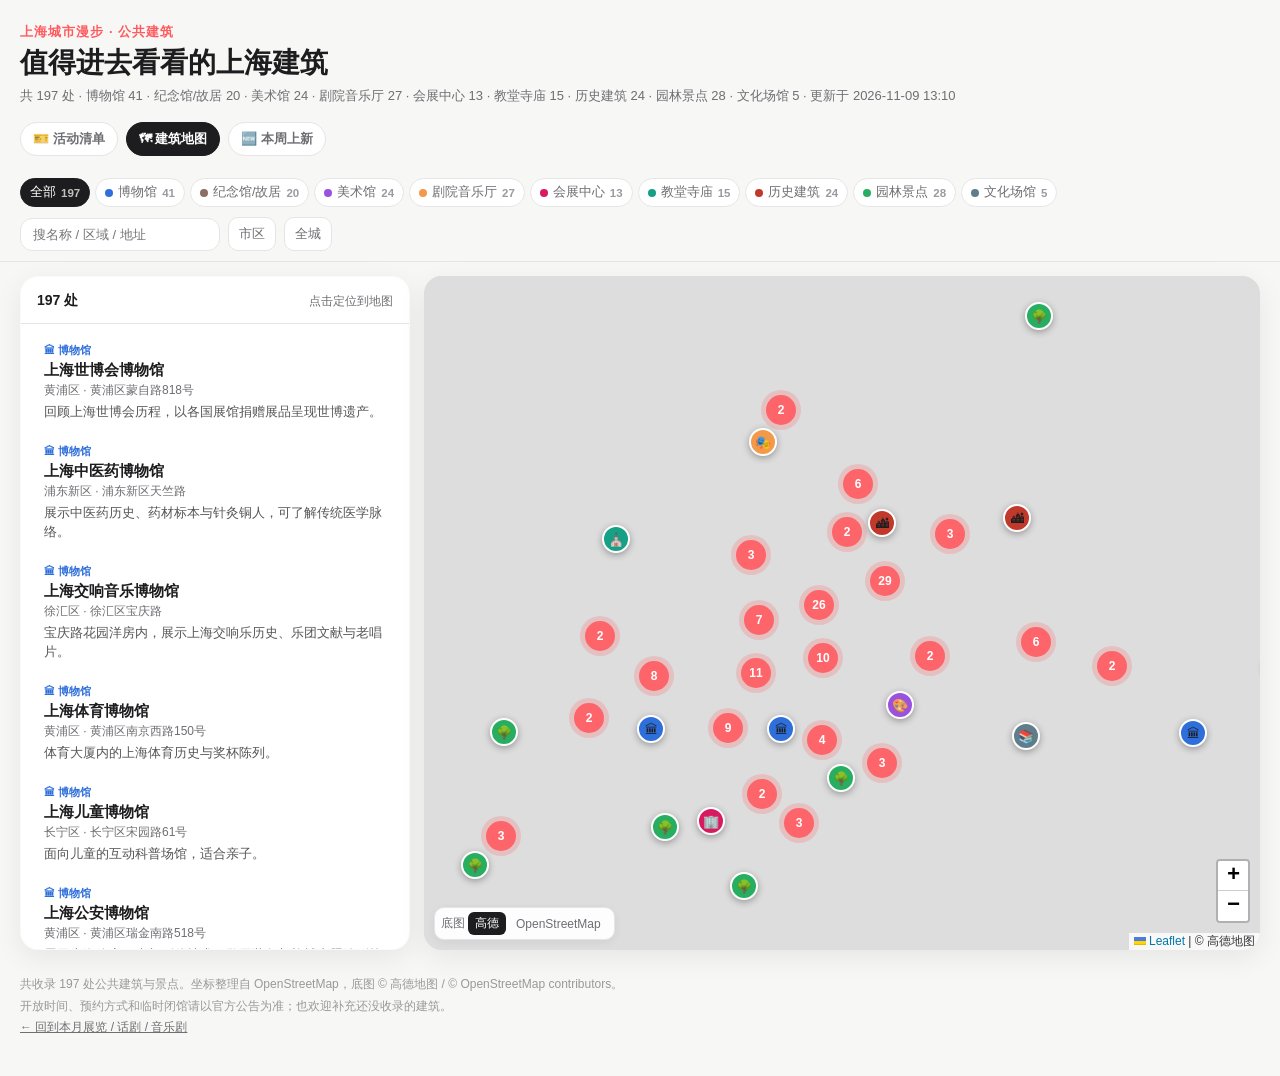
==== docs/map.html @ 82210799 "自动更新上海活动清单" ====
<!doctype html>
<html lang="zh-CN">
<head>
  <meta charset="utf-8">
  <meta name="viewport" content="width=device-width, initial-scale=1">
  <title>上海公共建筑地图 · 周末去哪玩</title>
  <meta name="description" content="上海值得参观的公共建筑地图：博物馆、美术馆、剧院、教堂、历史建筑、园林景点与文化场馆，共 197 处。">
  <link rel="stylesheet" href="style.css">
  <link rel="stylesheet" href="vendor/leaflet/leaflet.css">
  <link rel="stylesheet" href="vendor/markercluster/MarkerCluster.css">
  <link rel="stylesheet" href="vendor/markercluster/MarkerCluster.Default.css">
  <link rel="stylesheet" href="map.css">
</head>
<body class="map-page">
  <header class="map-header">
    <div>
      <p class="eyebrow">上海城市漫步 · 公共建筑</p>
      <h1>值得进去看看的上海建筑</h1>
      <p class="updated">共 197 处 · 博物馆 41 · 纪念馆/故居 20 · 美术馆 24 · 剧院音乐厅 27 · 会展中心 13 · 教堂寺庙 15 · 历史建筑 24 · 园林景点 28 · 文化场馆 5 · 更新于 2026-11-09 13:10</p>
    </div>
    <nav class="site-nav" aria-label="站点导航">
      <a href="index.html">🎫 活动清单</a>
      <a class="active" href="map.html" aria-current="page">🗺 建筑地图</a>
      <a href="new.html">🆕 本周上新</a>
    </nav>
  </header>

  <div class="filterbar">
    <div class="filterbar-inner">
      <div class="place-chips" id="place-chips" role="group" aria-label="按类别筛选">
        <button type="button" class="place-chip active" data-cat="all" aria-pressed="true">全部 <b>197</b></button><button type="button" class="place-chip" data-cat="museum" aria-pressed="false"><span class="chip-dot" style="background:#2f6fdb"></span>博物馆 <b>41</b></button><button type="button" class="place-chip" data-cat="memorial" aria-pressed="false"><span class="chip-dot" style="background:#8d6e63"></span>纪念馆/故居 <b>20</b></button><button type="button" class="place-chip" data-cat="gallery" aria-pressed="false"><span class="chip-dot" style="background:#9b51e0"></span>美术馆 <b>24</b></button><button type="button" class="place-chip" data-cat="theater" aria-pressed="false"><span class="chip-dot" style="background:#f2994a"></span>剧院音乐厅 <b>27</b></button><button type="button" class="place-chip" data-cat="expo" aria-pressed="false"><span class="chip-dot" style="background:#d81b60"></span>会展中心 <b>13</b></button><button type="button" class="place-chip" data-cat="church" aria-pressed="false"><span class="chip-dot" style="background:#16a085"></span>教堂寺庙 <b>15</b></button><button type="button" class="place-chip" data-cat="landmark" aria-pressed="false"><span class="chip-dot" style="background:#c0392b"></span>历史建筑 <b>24</b></button><button type="button" class="place-chip" data-cat="garden" aria-pressed="false"><span class="chip-dot" style="background:#27ae60"></span>园林景点 <b>28</b></button><button type="button" class="place-chip" data-cat="culture" aria-pressed="false"><span class="chip-dot" style="background:#607d8b"></span>文化场馆 <b>5</b></button>
      </div>
      <div class="filter-tools">
        <input id="place-search" type="search" placeholder="搜名称 / 区域 / 地址" aria-label="搜索建筑">
        <button type="button" class="view-btn" id="fit-core">市区</button>
        <button type="button" class="view-btn" id="fit-city">全城</button>
      </div>
    </div>
  </div>

  <div class="map-layout">
    <aside class="place-panel" aria-label="建筑列表">
      <div class="panel-head">
        <span id="result-count">197 处</span>
        <span class="panel-hint">点击定位到地图</span>
      </div>
      <div id="place-list" class="place-list"></div>
      <div id="place-empty" class="panel-empty" hidden>没有匹配的建筑，换个关键词或分类试试。</div>
    </aside>
    <div class="map-wrap">
      <div id="map" role="application" aria-label="上海公共建筑地图"></div>
      <div id="map-status" class="map-status" hidden>地图组件加载失败，左侧列表仍可浏览。</div>
      <div class="map-tip">底图
        <button type="button" class="base-btn active" data-base="amap">高德</button>
        <button type="button" class="base-btn" data-base="osm">OpenStreetMap</button>
      </div>
    </div>
  </div>

  <footer class="map-footer">
    <p>共收录 197 处公共建筑与景点。坐标整理自 OpenStreetMap，底图 © 高德地图 / © OpenStreetMap contributors。</p>
    <p>开放时间、预约方式和临时闭馆请以官方公告为准；也欢迎补充还没收录的建筑。</p>
    <p><a href="index.html">← 回到本月展览 / 话剧 / 音乐剧</a></p>
  </footer>

  <script id="places-data" type="application/json">{"updated":"2026-11-09 13:10","count":197,"categories":[{"key":"museum","label":"博物馆","color":"#2f6fdb","emoji":"🏛","count":41},{"key":"memorial","label":"纪念馆/故居","color":"#8d6e63","emoji":"📜","count":20},{"key":"gallery","label":"美术馆","color":"#9b51e0","emoji":"🎨","count":24},{"key":"theater","label":"剧院音乐厅","color":"#f2994a","emoji":"🎭","count":27},{"key":"expo","label":"会展中心","color":"#d81b60","emoji":"🏢","count":13},{"key":"church","label":"教堂寺庙","color":"#16a085","emoji":"⛪","count":15},{"key":"landmark","label":"历史建筑","color":"#c0392b","emoji":"🏙","count":24},{"key":"garden","label":"园林景点","color":"#27ae60","emoji":"🌳","count":28},{"key":"culture","label":"文化场馆","color":"#607d8b","emoji":"📚","count":5}],"center":{"wgs":[31.2304,121.4737],"gcj":[31.228458,121.478223]},"places":[{"slug":"expo-museum","name":"上海世博会博物馆","category":"museum","district":"黄浦区","address":"黄浦区蒙自路818号","intro":"回顾上海世博会历程，以各国展馆捐赠展品呈现世博遗产。","site":"","wgs":[31.196368,121.477671],"gcj":[31.194399,121.482178]},{"slug":"shanghai-tcm-museum","name":"上海中医药博物馆","category":"museum","district":"浦东新区","address":"浦东新区天竺路","intro":"展示中医药历史、药材标本与针灸铜人，可了解传统医学脉络。","site":"","wgs":[31.194989,121.594987],"gcj":[31.19277,121.599186]},{"slug":"shanghai-symphony-museum","name":"上海交响音乐博物馆","category":"museum","district":"徐汇区","address":"徐汇区宝庆路","intro":"宝庆路花园洋房内，展示上海交响乐历史、乐团文献与老唱片。","site":"","wgs":[31.213452,121.445726],"gcj":[31.211567,121.450326]},{"slug":"shanghai-sports-museum","name":"上海体育博物馆","category":"museum","district":"黄浦区","address":"黄浦区南京西路150号","intro":"体育大厦内的上海体育历史与奖杯陈列。","site":"","wgs":[31.2357,121.4675],"gcj":[31.233777,121.472043]},{"slug":"shanghai-children-museum","name":"上海儿童博物馆","category":"museum","district":"长宁区","address":"长宁区宋园路61号","intro":"面向儿童的互动科普场馆，适合亲子。","site":"","wgs":[31.195953,121.408483],"gcj":[31.194101,121.41313]},{"slug":"shanghai-police-museum","name":"上海公安博物馆","category":"museum","district":"黄浦区","address":"黄浦区瑞金南路518号","intro":"展示上海公安历史与刑侦技术，警用装备与枪械专题陈列较有看头。","site":"","wgs":[31.200352,121.463799],"gcj":[31.198421,121.46835]},{"slug":"shanghai-museum-east","name":"上海博物馆东馆","category":"museum","district":"浦东新区","address":"浦东新区杨高南路","intro":"浦东新馆，展陈青铜、雕塑与书画等馆藏，空间开阔，观展动线更从容。","site":"","wgs":[31.222116,121.534357],"gcj":[31.219995,121.538669]},{"slug":"shanghai-museum","name":"上海博物馆（人民广场馆）","category":"museum","district":"黄浦区","address":"黄浦区人民大道201号","intro":"以中国古代青铜器、陶瓷与书画收藏见长，天圆地方的建筑造型同样值得一看。","site":"https://www.shanghaimuseum.cn","wgs":[31.230158,121.471],"gcj":[31.228223,121.475532]},{"slug":"shanghai-metro-museum","name":"上海地铁博物馆","category":"museum","district":"闵行区","address":"闵行区吴中路1799号","intro":"上海地铁发展史与隧道施工技术科普。","site":"","wgs":[31.171437,121.361698],"gcj":[31.16954,121.366306]},{"slug":"shanghai-urban-planning-exhibition","name":"上海城市规划展示馆","category":"museum","district":"黄浦区","address":"黄浦区人民大道100号","intro":"用大型城市模型展现上海城市格局与规划，直观理解城市生长。","site":"","wgs":[31.233371,121.470882],"gcj":[31.231438,121.475414]},{"slug":"shanghai-astronomy-museum","name":"上海天文馆","category":"museum","district":"浦东新区","address":"浦东新区临港大道380号","intro":"全球规模领先的天文主题馆，球幕影院与陨石藏品带人认识宇宙。","site":"","wgs":[30.91513,121.922585],"gcj":[30.912767,121.926669]},{"slug":"shanghai-craft-art-museum","name":"上海工艺美术博物馆","category":"museum","district":"徐汇区","address":"徐汇区汾阳路79号","intro":"汾阳路小洋楼内，陈列牙雕、绒绣、剪纸等上海传统工艺精品。","site":"","wgs":[31.212213,121.449893],"gcj":[31.21032,121.454483]},{"slug":"shanghai-history-museum","name":"上海市历史博物馆","category":"museum","district":"黄浦区","address":"黄浦区南京西路325号","intro":"原跑马总会大楼，展厅讲述上海从古至今的城市变迁与近代都会生活。","site":"","wgs":[31.232617,121.46662],"gcj":[31.230694,121.471166]},{"slug":"shanghai-insect-museum","name":"上海昆虫博物馆","category":"museum","district":"徐汇区","address":"徐汇区枫林路300号","intro":"中科院昆虫研究所的标本馆，昆虫多样性展示。","site":"","wgs":[31.196,121.453],"gcj":[31.194092,121.457581]},{"slug":"shanghai-meteorological-museum","name":"上海气象博物馆","category":"museum","district":"徐汇区","address":"徐汇区蒲西路166号","intro":"徐家汇观象台旧址，中国近代气象发源地。","site":"","wgs":[31.190847,121.436695],"gcj":[31.188967,121.441311]},{"slug":"shanghai-auto-museum","name":"上海汽车博物馆","category":"museum","district":"嘉定区","address":"嘉定区博园路","intro":"安亭汽车城里的汽车主题馆，从老爷车到概念车串起汽车百年。","site":"","wgs":[31.280532,121.165775],"gcj":[31.278636,121.170316]},{"slug":"shanghai-fire-museum","name":"上海消防博物馆","category":"museum","district":"长宁区","address":"长宁区中山西路229号","intro":"上海消防历史与装备陈列，适合亲子科普。","site":"","wgs":[31.213,121.4095],"gcj":[31.211156,121.414148]},{"slug":"jewish-refugee-museum","name":"上海犹太难民纪念馆","category":"museum","district":"虹口区","address":"虹口区长阳路62号","intro":"在摩西会堂旧址，讲述二战期间犹太难民在上海避难的往事。","site":"","wgs":[31.256147,121.50482],"gcj":[31.254125,121.509236]},{"slug":"shanghai-glass-museum","name":"上海玻璃博物馆","category":"museum","district":"宝山区","address":"宝山区长江西路","intro":"由旧玻璃厂改造，以玻璃工艺和当代玻璃艺术为特色，工坊气息浓。","site":"","wgs":[31.345676,121.467324],"gcj":[31.343797,121.471877]},{"slug":"shanghai-telecom-museum","name":"上海电信博物馆","category":"museum","district":"黄浦区","address":"黄浦区延安东路34号","intro":"从电报、电话到移动通信，串起上海电信业的百年演进。","site":"","wgs":[31.235301,121.486298],"gcj":[31.233325,121.490779]},{"slug":"shanghai-film-museum","name":"上海电影博物馆","category":"museum","district":"徐汇区","address":"徐汇区影业街","intro":"在上影厂原址，展示中国电影史、老海报与片场道具，光影氛围浓。","site":"","wgs":[31.188091,121.433655],"gcj":[31.186214,121.438276]},{"slug":"shanghai-science-technology-museum","name":"上海科技馆","category":"museum","district":"浦东新区","address":"浦东新区世纪大道2000号","intro":"用互动展项讲科学与技术，机器人世界和球幕影院人气很高。","site":"https://www.sstm.org.cn","wgs":[31.220602,121.536733],"gcj":[31.218475,121.541038]},{"slug":"shanghai-textile-museum","name":"上海纺织博物馆","category":"museum","district":"普陀区","address":"普陀区澳门路150号","intro":"老纺织厂改造，讲述上海纺织工业百年。","site":"","wgs":[31.248646,121.441527],"gcj":[31.246785,121.446139]},{"slug":"shanghai-natural-history-museum","name":"上海自然博物馆","category":"museum","district":"静安区","address":"静安区北京西路510号","intro":"以自然演化与生物多样性为主线，恐龙骨架与标本阵列尤其震撼。","site":"https://www.snhm.org.cn","wgs":[31.236866,121.4577],"gcj":[31.234967,121.462272]},{"slug":"shanghai-post-museum","name":"上海邮政博物馆","category":"museum","district":"虹口区","address":"虹口区北苏州路","intro":"设在邮政总局大楼内，展示近代邮政史与邮票，可顺带看古典穹顶。","site":"","wgs":[31.246407,121.480755],"gcj":[31.244452,121.485256]},{"slug":"shanghai-railway-museum","name":"上海铁路博物馆","category":"museum","district":"静安区","address":"静安区天目东路","intro":"在原上海北站旧址，陈列老式机车、铁路设备与近代铁路史料。","site":"","wgs":[31.251986,121.47179],"gcj":[31.250059,121.476321]},{"slug":"shanghai-luxun-memorial","name":"上海鲁迅纪念馆","category":"museum","district":"虹口区","address":"虹口区甜爱路200号","intro":"位于鲁迅公园内，陈列鲁迅手稿、藏书与生平资料，环境清幽。","site":"","wgs":[31.271681,121.4794],"gcj":[31.269741,121.483908]},{"slug":"cpc-first-congress-memorial","name":"中共一大纪念馆","category":"museum","district":"黄浦区","address":"黄浦区黄陂南路","intro":"藏在石库门里弄中，展示中共一大历史与建党初期的文献实物。","site":"","wgs":[31.221785,121.471352],"gcj":[31.219845,121.475882]},{"slug":"china-navigation-museum","name":"中国航海博物馆","category":"museum","district":"浦东新区","address":"浦东新区申港大道197号","intro":"位于临港，外形如风帆，展示中国航海史、古船模型与船舶技术。","site":"","wgs":[30.898877,121.915453],"gcj":[30.896499,121.919533]},{"slug":"china-securities-museum","name":"中国证券博物馆","category":"museum","district":"虹口区","address":"虹口区黄浦路","intro":"原浦江饭店，展示中国证券市场的历史与老票证，建筑本身也耐看。","site":"","wgs":[31.246136,121.486401],"gcj":[31.244165,121.490882]},{"slug":"jiading-museum","name":"嘉定博物馆","category":"museum","district":"嘉定区","address":"嘉定区博乐路215号","intro":"嘉定地方历史与文物陈列，法华塔旁。","site":"","wgs":[31.382904,121.248794],"gcj":[31.38094,121.253233]},{"slug":"fengxian-museum","name":"奉贤博物馆","category":"museum","district":"奉贤区","address":"奉贤区湖畔路399号","intro":"奉贤历史与海塘文化，上海之鱼畔。","site":"","wgs":[30.9185,121.493],"gcj":[30.916329,121.49743]},{"slug":"chongming-museum","name":"崇明博物馆","category":"museum","district":"崇明区","address":"崇明区城桥镇鳌山路696号","intro":"崇明学宫古建筑群内的岛屿历史陈列。","site":"","wgs":[31.626,121.397],"gcj":[31.624259,121.401686]},{"slug":"songjiang-museum","name":"松江博物馆","category":"museum","district":"松江区","address":"松江区中山东路233号","intro":"松江府城历史与文物，了解上海之根。","site":"","wgs":[31.008416,121.242003],"gcj":[31.006275,121.24641]},{"slug":"dong-haoyun-shipping-museum","name":"董浩云航运博物馆","category":"museum","district":"徐汇区","address":"徐汇区华山路1954号","intro":"交大校园内的航运史博物馆，船模与航海文物。","site":"","wgs":[31.202081,121.430417],"gcj":[31.200215,121.435045]},{"slug":"guanfu-museum","name":"观复博物馆","category":"museum","district":"浦东新区","address":"浦东新区花园石桥路","intro":"马未都创办的上海馆，在高楼中陈列陶瓷、家具与金器等传统器物。","site":"","wgs":[31.235763,121.501492],"gcj":[31.233742,121.505918]},{"slug":"jinshan-museum","name":"金山区博物馆","category":"museum","district":"金山区","address":"金山区金山大道1800号","intro":"金山地方史与文物，了解杭州湾北岸。","site":"","wgs":[30.741,121.341],"gcj":[30.738825,121.34553]},{"slug":"qian-xuesen-library","name":"钱学森图书馆","category":"museum","district":"徐汇区","address":"徐汇区华山路","intro":"交大校园内，陈列钱学森手稿、书信与航天文献，致敬科学人生。","site":"","wgs":[31.203028,121.43074],"gcj":[31.201162,121.435367]},{"slug":"minhang-museum","name":"闵行博物馆","category":"museum","district":"闵行区","address":"闵行区新镇路1538号","intro":"闵行区域历史与马桥文化陈列。","site":"","wgs":[31.162563,121.354755],"gcj":[31.160651,121.35935]},{"slug":"aurora-museum","name":"震旦博物馆","category":"museum","district":"浦东新区","address":"浦东新区富城路99号","intro":"安藤忠雄设计的馆舍，以陶俑、玉器与佛教造像等古器物收藏见长。","site":"","wgs":[31.236503,121.495396],"gcj":[31.234501,121.499844]},{"slug":"qingpu-museum","name":"青浦博物馆","category":"museum","district":"青浦区","address":"青浦区华青南路1000号","intro":"青浦地方史与崧泽、福泉山遗址文物。","site":"","wgs":[31.15,121.12],"gcj":[31.148111,121.124602]},{"slug":"cohesion-project-museum","name":"上海凝聚力工程博物馆","category":"memorial","district":"长宁区","address":"长宁区长宁路878号","intro":"展示上海基层党建与社区治理的专题博物馆。","site":"","wgs":[31.222235,121.414616],"gcj":[31.220393,121.419263]},{"slug":"shanghai-underground-party-memorial","name":"上海地下组织斗争史陈列馆","category":"memorial","district":"静安区","address":"静安区愚园路81号","intro":"刘长胜故居，展示中共上海地下组织的斗争史。","site":"","wgs":[31.226608,121.441761],"gcj":[31.224737,121.446371]},{"slug":"sun-yat-sen-former-residence","name":"上海孙中山故居纪念馆","category":"memorial","district":"黄浦区","address":"黄浦区香山路7号","intro":"孙中山在上海的寓所，室内陈设保留生前原貌。","site":"","wgs":[31.218,121.4625],"gcj":[31.216081,121.467057]},{"slug":"song-qingling-former-residence","name":"上海宋庆龄故居纪念馆","category":"memorial","district":"徐汇区","address":"徐汇区淮海中路1843号","intro":"宋庆龄晚年居所，花园别墅与生平陈列并存。","site":"","wgs":[31.205828,121.434357],"gcj":[31.203958,121.438979]},{"slug":"mao-zedong-former-residence","name":"上海毛泽东旧居陈列馆","category":"memorial","district":"静安区","address":"静安区茂名北路120弄7号","intro":"毛泽东在上海的旧居陈列，石库门里弄中的革命记忆。","site":"","wgs":[31.22829,121.455942],"gcj":[31.226391,121.460518]},{"slug":"songhu-resistance-memorial","name":"上海淞沪抗战纪念馆","category":"memorial","district":"宝山区","address":"宝山区友谊路1号","intro":"宝山临江的抗战纪念地，塔馆合一讲述淞沪会战。","site":"","wgs":[31.411996,121.490695],"gcj":[31.410072,121.495175]},{"slug":"cai-yuanpei-former-residence","name":"上海蔡元培故居陈列馆","category":"memorial","district":"静安区","address":"静安区华山路303弄16号","intro":"华山路花园住宅，蔡元培在上海的居所与陈列。","site":"","wgs":[31.220673,121.442968],"gcj":[31.218797,121.447575]},{"slug":"taofen-memorial","name":"上海韬奋纪念馆","category":"memorial","district":"黄浦区","address":"黄浦区重庆南路205弄53号","intro":"邹韬奋故居与生平陈列，新闻出版人的纪念地。","site":"","wgs":[31.216323,121.466667],"gcj":[31.214393,121.471211]},{"slug":"luxun-former-residence","name":"上海鲁迅故居","category":"memorial","district":"虹口区","address":"虹口区山阴路大陆新村9号","intro":"鲁迅最后的寓所，三层里弄住宅原状陈列。","site":"","wgs":[31.268231,121.479929],"gcj":[31.266288,121.484435]},{"slug":"cpc-second-congress-memorial","name":"中共二大会址纪念馆","category":"memorial","district":"静安区","address":"静安区老成都北路7弄30号","intro":"石库门里的中共二大会址，第一部党章在此诞生。","site":"","wgs":[31.228,121.4625],"gcj":[31.226086,121.467058]},{"slug":"cpc-fourth-congress-memorial","name":"中共四大会址纪念馆","category":"memorial","district":"虹口区","address":"虹口区四川北路1468号","intro":"中共四大召开地，展厅讲述革命统一战线与工农运动。","site":"","wgs":[31.256,121.4793],"gcj":[31.254054,121.483807]},{"slug":"zhougong-mansion","name":"中国共产党代表团驻沪办事处纪念馆","category":"memorial","district":"黄浦区","address":"黄浦区思南路73号","intro":"中共代表团驻沪办事处旧址，思南路花园洋房。","site":"","wgs":[31.2125,121.4649],"gcj":[31.210572,121.469449]},{"slug":"left-wing-writers-memorial","name":"中国左翼作家联盟会址纪念馆","category":"memorial","district":"虹口区","address":"虹口区多伦路201弄2号","intro":"左翼作家联盟成立地，多伦路文化街上的红色记忆。","site":"","wgs":[31.265,121.477],"gcj":[31.263064,121.481515]},{"slug":"sihang-warehouse-memorial","name":"四行仓库抗战纪念馆","category":"memorial","district":"静安区","address":"静安区光复路1号","intro":"苏州河畔的抗战遗址，西墙上密布的弹孔是直观的历史现场。","site":"","wgs":[31.242215,121.466626],"gcj":[31.240297,121.471172]},{"slug":"national-anthem-exhibition-hall","name":"国歌展示馆","category":"memorial","district":"杨浦区","address":"杨浦区荆州路151号","intro":"《义勇军进行曲》诞生地主题馆，讲述国歌故事。","site":"","wgs":[31.258,121.518],"gcj":[31.25594,121.522369]},{"slug":"ba-jin-former-residence","name":"巴金故居","category":"memorial","district":"徐汇区","address":"徐汇区武康路113号","intro":"巴金在武康路的住所，书房与手稿还原写作现场。","site":"","wgs":[31.2123,121.4354],"gcj":[31.210432,121.44002]},{"slug":"zhang-wentian-former-residence","name":"张闻天故居","category":"memorial","district":"浦东新区","address":"浦东新区祝桥镇","intro":"浦东祝桥的江南民居，张闻天生平陈列。","site":"","wgs":[31.133828,121.75809],"gcj":[31.131763,121.762454]},{"slug":"ke-ling-former-residence","name":"柯灵故居","category":"memorial","district":"徐汇区","address":"徐汇区复兴西路147号","intro":"复兴西路上的文人旧居，展示柯灵生平与文学成就。","site":"","wgs":[31.2124,121.4385],"gcj":[31.210527,121.443115]},{"slug":"chen-yun-memorial","name":"陈云纪念馆","category":"memorial","district":"青浦区","address":"青浦区练塘镇朱枫公路3516号","intro":"青浦练塘的陈云故里，生平陈列与故居建筑。","site":"","wgs":[31.008977,121.03933],"gcj":[31.006943,121.04383]},{"slug":"longhua-martyrs-cemetery","name":"龙华烈士陵园","category":"memorial","district":"徐汇区","address":"徐汇区龙华西路180号","intro":"龙华革命烈士纪念地，陵园与纪念馆庄重肃穆。","site":"","wgs":[31.177499,121.445043],"gcj":[31.175598,121.449641]},{"slug":"ucca-edge","name":"上海UCCA Edge","category":"gallery","district":"静安区","address":"静安区西藏北路88号","intro":"UCCA在上海的展馆，位于盈凯文创广场，主推国际当代艺术大展。","site":"","wgs":[31.244,121.4676],"gcj":[31.24208,121.472144]},{"slug":"shanghai-chinese-painting-academy","name":"上海中国画院美术馆","category":"gallery","district":"徐汇区","address":"徐汇区岳阳路197号","intro":"上海中国画院的美术馆，海派书画展览。","site":"","wgs":[31.2075,121.448],"gcj":[31.205608,121.452594]},{"slug":"jiushi-art-museum","name":"上海久事美术馆","category":"gallery","district":"黄浦区","address":"黄浦区中山东一路27号","intro":"外滩历史建筑内的艺术空间，常办海派绘画与现当代艺术展。","site":"","wgs":[31.242193,121.485417],"gcj":[31.240223,121.489901]},{"slug":"rockbund-art-museum","name":"上海外滩美术馆","category":"gallery","district":"黄浦区","address":"黄浦区虎丘路20号","intro":"由近代文会大楼改建，专注当代艺术，顶层可望外滩街景。","site":"https://www.rockbundartmuseum.org","wgs":[31.243175,121.48302],"gcj":[31.241212,121.487513]},{"slug":"duolun-museum-of-modern-art","name":"上海多伦现代美术馆","category":"gallery","district":"虹口区","address":"虹口区多伦路27号","intro":"多伦路上的当代艺术馆，以实验性展览和青年艺术家项目为主。","site":"","wgs":[31.263779,121.478504],"gcj":[31.261838,121.483014]},{"slug":"power-station-of-art","name":"上海当代艺术博物馆","category":"gallery","district":"黄浦区","address":"黄浦区花园港路200号","intro":"由南市发电厂改造，高耸烟囱是标志，主推当代艺术大型展览。","site":"https://www.powerstationofart.com","wgs":[31.203059,121.493897],"gcj":[31.201045,121.498348]},{"slug":"mocashanghai","name":"上海当代艺术馆","category":"gallery","district":"黄浦区","address":"黄浦区南京西路","intro":"人民公园内的当代艺术馆，以当代艺术与设计展览为主，庭院幽静。","site":"","wgs":[31.233287,121.468206],"gcj":[31.231361,121.472747]},{"slug":"scop","name":"上海摄影艺术中心","category":"gallery","district":"徐汇区","address":"徐汇区龙腾大道2555号","intro":"西岸的摄影专题空间，常办纪实与艺术摄影展，展厅简洁明亮。","site":"","wgs":[31.169876,121.458398],"gcj":[31.167943,121.462962]},{"slug":"shanghai-oil-painting-sculpture-academy","name":"上海油画雕塑院美术馆","category":"gallery","district":"长宁区","address":"长宁区金珠路111号","intro":"上海油画雕塑院附属美术馆，现当代雕塑与绘画。","site":"","wgs":[31.204,121.398],"gcj":[31.202152,121.402649]},{"slug":"tank-shanghai","name":"上海油罐艺术中心","category":"gallery","district":"徐汇区","address":"徐汇区龙腾大道2380号","intro":"西岸旧机场储油罐改造，五个罐体连成展馆，工业感十足。","site":"","wgs":[31.1667,121.4593],"gcj":[31.164763,121.463861]},{"slug":"china-art-museum","name":"中华艺术宫（上海美术馆）","category":"gallery","district":"浦东新区","address":"浦东新区上南路205号","intro":"原世博会中国馆，红色斗拱造型醒目，常设近现代美术作品大展。","site":"","wgs":[31.186484,121.489926],"gcj":[31.184474,121.49439]},{"slug":"yuz-museum","name":"余德耀美术馆","category":"gallery","district":"青浦区","address":"青浦区蟠鼎路","intro":"青浦蟠龙天地内，以当代艺术收藏与大型装置展为主，空间开阔。","site":"","wgs":[31.1914,121.273079],"gcj":[31.189369,121.277516]},{"slug":"liu-haisu-art-museum","name":"刘海粟美术馆","category":"gallery","district":"长宁区","address":"长宁区延安西路1609号","intro":"以刘海粟捐赠作品与近现代美术收藏为基础，兼办当代艺术展览。","site":"","wgs":[31.211356,121.414619],"gcj":[31.209509,121.419265]},{"slug":"fosun-foundation","name":"复星艺术中心","category":"gallery","district":"黄浦区","address":"黄浦区中山东二路600号","intro":"会动的金色幕帘立面是外滩一景，常办当代艺术与设计展览。","site":"","wgs":[31.228881,121.493579],"gcj":[31.226881,121.498033]},{"slug":"baolong-art-museum","name":"宝龙美术馆","category":"gallery","district":"闵行区","address":"闵行区新镇路","intro":"闵行七宝的大型民营馆，常设近现代书画与当代艺术，展厅宽阔。","site":"","wgs":[31.160424,121.353319],"gcj":[31.158509,121.357911]},{"slug":"how-art-museum","name":"昊美术馆","category":"gallery","district":"浦东新区","address":"浦东新区祖冲之路2277弄1号","intro":"浦东的民营当代美术馆，关注国际当代艺术与新媒体装置。","site":"","wgs":[31.21443,121.624173],"gcj":[31.212235,121.628384]},{"slug":"ming-contemporary-art-museum","name":"明当代美术馆","category":"gallery","district":"静安区","address":"静安区永和东路436号","intro":"由旧厂房改造，聚焦现场艺术、表演与实验性当代艺术项目。","site":"","wgs":[31.293532,121.453158],"gcj":[31.291667,121.457747]},{"slug":"start-museum","name":"星美术馆","category":"gallery","district":"徐汇区","address":"徐汇区瑞宁路","intro":"西岸铁路旁的当代美术馆，以白色盒体建筑与大型个展见长。","site":"","wgs":[31.189717,121.465712],"gcj":[31.187776,121.470257]},{"slug":"zhu-qizhan-art-museum","name":"朱屺瞻艺术馆","category":"gallery","district":"虹口区","address":"虹口区欧阳路580号","intro":"虹口欧阳路上的艺术馆，朱屺瞻书画与展览。","site":"","wgs":[31.27636,121.481612],"gcj":[31.274416,121.486112]},{"slug":"museum-of-art-pudong","name":"浦东美术馆","category":"gallery","district":"浦东新区","address":"浦东新区明珠塔路","intro":"临江而立的当代美术馆，展厅面向外滩，建筑与展览同样值得看。","site":"https://www.museumofartpd.org.cn","wgs":[31.240309,121.491972],"gcj":[31.238319,121.496433]},{"slug":"modern-art-museum","name":"艺仓美术馆","category":"gallery","district":"浦东新区","address":"浦东新区滨江大道4777号","intro":"黄浦江畔老煤仓改造，以当代艺术展为主，可眺望浦江与陆家嘴。","site":"","wgs":[31.218474,121.508034],"gcj":[31.216425,121.512435]},{"slug":"west-bund-museum","name":"西岸美术馆","category":"gallery","district":"徐汇区","address":"徐汇区龙腾大道2600号","intro":"西岸滨江的当代艺术馆，与蓬皮杜中心合作呈现现当代艺术展。","site":"","wgs":[31.169624,121.459294],"gcj":[31.167689,121.463856]},{"slug":"long-museum-pudong","name":"龙美术馆（浦东馆）","category":"gallery","district":"浦东新区","address":"浦东新区罗山路2255弄210号","intro":"延续龙美术馆收藏脉络，聚焦近现代书画与当代艺术展览。","site":"","wgs":[31.21813,121.569721],"gcj":[31.215939,121.573947]},{"slug":"long-museum-west-bund","name":"龙美术馆（西岸馆）","category":"gallery","district":"徐汇区","address":"徐汇区龙腾大道3398号","intro":"以伞拱结构构筑展厅，常规陈列近现代绘画与古器物，空间感强。","site":"http://www.thelongmuseum.org","wgs":[31.185916,121.460193],"gcj":[31.183987,121.464754]},{"slug":"1862-theatre","name":"1862时尚艺术中心","category":"theater","district":"浦东新区","address":"浦东新区滨江大道1777号","intro":"由1862年创建的祥生船厂改造，保留工业结构，上演戏剧与音乐演出。","site":"","wgs":[31.246437,121.509801],"gcj":[31.244396,121.514198]},{"slug":"shanghai-oriental-art-center","name":"上海东方艺术中心","category":"theater","district":"浦东新区","address":"浦东新区丁香路","intro":"蝴蝶兰造型的演出综合体，音乐厅、歌剧厅与演奏厅并存。","site":"","wgs":[31.224877,121.536905],"gcj":[31.222751,121.54121]},{"slug":"shanghai-symphony-hall","name":"上海交响乐团音乐厅","category":"theater","district":"徐汇区","address":"徐汇区淮海中路1285弄","intro":"上交驻场，葡萄园式观众席环绕舞台，主打交响乐与室内乐。","site":"","wgs":[31.213431,121.447084],"gcj":[31.211544,121.451681]},{"slug":"shanghai-poly-grand-theatre","name":"上海保利大剧院","category":"theater","district":"嘉定区","address":"嘉定区远香湖路","intro":"安藤忠雄设计，临远香湖而建，以话剧、音乐会与亲子演出为主。","site":"","wgs":[31.35536,121.26054],"gcj":[31.35339,121.26498]},{"slug":"shanghai-centre-theatre","name":"上海商城剧院","category":"theater","district":"静安区","address":"静安区南京西路1376号","intro":"南京西路商城内的剧院，音乐与戏剧演出。","site":"","wgs":[31.2287,121.4475],"gcj":[31.226819,121.452097]},{"slug":"shanghai-international-dance-center","name":"上海国际舞蹈中心","category":"theater","district":"长宁区","address":"长宁区虹桥路1650号","intro":"以舞蹈演出为主，兼具芭蕾、现代舞演出与舞蹈教育功能。","site":"","wgs":[31.201099,121.390632],"gcj":[31.199247,121.395278]},{"slug":"shanghai-city-theatre","name":"上海城市剧院","category":"theater","district":"闵行区","address":"闵行区都市路4889号","intro":"莘庄的城市剧院，话剧、儿童剧与音乐会。","site":"","wgs":[31.106534,121.385301],"gcj":[31.104629,121.389935]},{"slug":"shanghai-grand-world","name":"上海大世界","category":"theater","district":"黄浦区","address":"黄浦区宁海东路","intro":"1917年开业的游乐场，以非遗展演、杂技曲艺与互动体验为特色。","site":"","wgs":[31.229685,121.47469],"gcj":[31.22774,121.47921]},{"slug":"shanghai-grand-theatre","name":"上海大剧院","category":"theater","district":"黄浦区","address":"黄浦区黄陂北路300号","intro":"人民广场畔的综合性剧院，上演歌剧、芭蕾与交响音乐会，大厅敞亮。","site":"","wgs":[31.231494,121.467311],"gcj":[31.229569,121.471854]},{"slug":"daning-theatre","name":"上海大宁剧院","category":"theater","district":"静安区","address":"静安区平型关路1222号","intro":"海上文化中心内的大剧场，戏剧、音乐会演出。","site":"","wgs":[31.285892,121.452127],"gcj":[31.284027,121.456718]},{"slug":"wanping-theatre","name":"上海宛平剧院","category":"theater","district":"徐汇区","address":"徐汇区中山南二路857-859号","intro":"以戏曲演出为主的剧院，京剧、越剧、昆剧等轮番登场，设施现代。","site":"","wgs":[31.186878,121.447124],"gcj":[31.184978,121.451718]},{"slug":"shanghai-culture-square","name":"上海文化广场","category":"theater","district":"黄浦区","address":"黄浦区茂名南路","intro":"以音乐剧、话剧和舞蹈演出为主，地下剧场空间颇具规模。","site":"","wgs":[31.213814,121.457731],"gcj":[31.211904,121.462301]},{"slug":"yihai-theatre","name":"上海艺海剧院","category":"theater","district":"静安区","address":"静安区江宁路466号","intro":"江宁路上的话剧演出空间，上海话剧艺术中心剧场之一。","site":"","wgs":[31.2366,121.4473],"gcj":[31.234723,121.451898]},{"slug":"shanghai-drama-arts-centre","name":"上海话剧艺术中心","category":"theater","district":"徐汇区","address":"徐汇区安福路","intro":"上海话剧主要演出阵地，常年上演国内外话剧与原创剧目。","site":"","wgs":[31.215738,121.436571],"gcj":[31.21387,121.44119]},{"slug":"shanghai-concert-hall","name":"上海音乐厅","category":"theater","district":"黄浦区","address":"黄浦区延安东路523号","intro":"1930年建成的欧式老音乐厅，以室内乐与古典音乐会为主，音效温润。","site":"","wgs":[31.228931,121.473317],"gcj":[31.226989,121.477841]},{"slug":"shanghai-circus-world","name":"上海马戏城","category":"theater","district":"静安区","address":"静安区共和新路","intro":"以杂技马戏演出为特色的剧场，大剧场内常演多媒体杂技秀。","site":"","wgs":[31.280016,121.446924],"gcj":[31.278159,121.451527]},{"slug":"shangyin-opera-house","name":"上音歌剧院","category":"theater","district":"徐汇区","address":"徐汇区汾阳路20号","intro":"上海音乐学院的歌剧院，融入历史街区，主推歌剧与声乐演出。","site":"","wgs":[31.216428,121.450731],"gcj":[31.214535,121.455319]},{"slug":"china-theatre","name":"中国大戏院","category":"theater","district":"黄浦区","address":"黄浦区牛庄路700-714号","intro":"近代老戏院，修缮后以戏曲、话剧和音乐剧演出为主，门脸复古。","site":"","wgs":[31.239647,121.471999],"gcj":[31.237714,121.476528]},{"slug":"nine-trees-art-center","name":"九棵树未来艺术中心","category":"theater","district":"奉贤区","address":"奉贤区树桓路","intro":"奉贤新城森林间的艺术中心，含剧场与户外舞台，上演戏剧音乐会。","site":"","wgs":[30.942678,121.480633],"gcj":[30.940558,121.485108]},{"slug":"asia-mansion","name":"亚洲大厦·星空间","category":"theater","district":"黄浦区","address":"黄浦区汉口路663号","intro":"亚洲大厦内的演艺空间群，以沉浸式音乐剧和小剧场演出闻名。","site":"","wgs":[31.235882,121.473553],"gcj":[31.233943,121.478077]},{"slug":"peoples-grand-theatre","name":"人民大舞台","category":"theater","district":"黄浦区","address":"黄浦区九江路663号","intro":"人民广场附近的老牌舞台，以上演戏曲、话剧和综艺演出为主。","site":"","wgs":[31.23611,121.473462],"gcj":[31.234171,121.477986]},{"slug":"lyceum-theatre","name":"兰心大戏院","category":"theater","district":"黄浦区","address":"黄浦区茂名南路57号","intro":"始建于1867年的沪上老牌剧场，现以话剧与音乐剧演出为主。","site":"","wgs":[31.222891,121.455968],"gcj":[31.22099,121.460543]},{"slug":"cathay-theatre","name":"国泰电影院","category":"theater","district":"黄浦区","address":"黄浦区淮海中路870号","intro":"1932年建成的老影院，装饰艺术风格立面，是淮海路的地标之一。","site":"","wgs":[31.220074,121.456857],"gcj":[31.218169,121.46143]},{"slug":"grand-cinema","name":"大光明电影院","category":"theater","district":"黄浦区","address":"黄浦区南京西路","intro":"1928年开业的老影院，装饰艺术风格，曾被誉为远东第一影院。","site":"","wgs":[31.234853,121.466531],"gcj":[31.232932,121.471077]},{"slug":"tianchan-yifu-stage","name":"天蟾逸夫舞台","category":"theater","district":"黄浦区","address":"黄浦区汕头路","intro":"上海京剧演出的重要剧场，以京剧为主兼演各地方戏，戏迷聚集。","site":"","wgs":[31.233584,121.472904],"gcj":[31.231645,121.47743]},{"slug":"majestic-theatre","name":"美琪大戏院","category":"theater","district":"静安区","address":"静安区江宁路99号","intro":"1941年开业的老戏院，装饰艺术风格，现上演话剧、舞剧与音乐剧。","site":"","wgs":[31.231471,121.45162],"gcj":[31.229583,121.456207]},{"slug":"jasmine-theatre","name":"茉莉花剧场","category":"theater","district":"黄浦区","address":"黄浦区云南中路","intro":"以话剧与小型音乐剧演出为主的小剧场，座位紧凑，观演距离近。","site":"","wgs":[31.23205,121.473953],"gcj":[31.230108,121.478475]},{"slug":"shanghai-expo-center","name":"上海世博中心","category":"expo","district":"浦东新区","address":"上海市浦东新区世博大道1500号","intro":"世博园区内的会议中心，大型会议与演出场地。","site":"","wgs":[31.1878,121.4875],"gcj":[31.185798,121.491972]},{"slug":"shanghai-world-expo-exhibition-center","name":"上海世博展览馆","category":"expo","district":"浦东新区","address":"上海市浦东新区博成路850号","intro":"世博园区内的展览馆，承接大型展会与活动。","site":"","wgs":[31.184507,121.48548],"gcj":[31.182509,121.489959]},{"slug":"shanghai-mart","name":"上海世贸商城","category":"expo","district":"长宁区","address":"上海市长宁区延安西路2299号","intro":"虹桥的贸易展贸综合体，常年举办纺织服装类展会。","site":"","wgs":[31.203765,121.396167],"gcj":[31.201916,121.400815]},{"slug":"shanghai-everbright-convention-center","name":"上海光大会展中心","category":"expo","district":"徐汇区","address":"上海市徐汇区漕宝路66号","intro":"漕河泾旁的会展中心，展会与会议活动频繁。","site":"","wgs":[31.1688,121.429],"gcj":[31.166919,121.433627]},{"slug":"shanghai-agricultural-exhibition-center","name":"上海农业展览馆","category":"expo","district":"长宁区","address":"上海市长宁区虹桥路2268号","intro":"虹桥的农业主题展馆，农产品展销与年货展。","site":"","wgs":[31.1975,121.383],"gcj":[31.195641,121.387639]},{"slug":"shanghai-international-convention-center","name":"上海国际会议中心","category":"expo","district":"浦东新区","address":"上海市浦东新区滨江大道2727号","intro":"陆家嘴滨江的会议中心，APEC 等国际会议举办地。","site":"","wgs":[31.241495,121.492444],"gcj":[31.239504,121.496903]},{"slug":"shanghai-international-exhibition-center","name":"上海国际展览中心","category":"expo","district":"长宁区","address":"上海市长宁区娄山关路88号","intro":"虹桥开发区内的老牌展览馆，中小型专业展为主。","site":"","wgs":[31.2058,121.401],"gcj":[31.203953,121.405649]},{"slug":"shanghai-exhibition-center","name":"上海展览中心","category":"expo","district":"静安区","address":"上海市静安区延安中路1000号","intro":"原中苏友好大厦，俄罗斯古典风格，尖顶与广场气势恢宏。","site":"","wgs":[31.226079,121.448491],"gcj":[31.224195,121.453086]},{"slug":"shanghai-new-international-expo-center","name":"上海新国际博览中心","category":"expo","district":"浦东新区","address":"上海市浦东新区龙阳路2345号","intro":"浦东的大型展馆群，车展、工业展常年在此举办。","site":"","wgs":[31.211934,121.563387],"gcj":[31.209749,121.567624]},{"slug":"shanghai-auto-exhibition-center","name":"上海汽车会展中心","category":"expo","district":"嘉定区","address":"上海市嘉定区博园路7575号","intro":"安亭汽车城旁的会展中心，车展与汽车活动多。","site":"","wgs":[31.28,121.165],"gcj":[31.278105,121.169542]},{"slug":"shanghai-pudong-exhibition-center","name":"上海浦东展览馆","category":"expo","district":"浦东新区","address":"上海市浦东新区合欢路201号","intro":"浦东的展览场馆，常办车展、消费展与大型活动。","site":"","wgs":[31.223636,121.544485],"gcj":[31.221492,121.548768]},{"slug":"shanghai-cross-border-procurement-center","name":"上海跨国采购会展中心","category":"expo","district":"普陀区","address":"上海市普陀区中江路35号","intro":"苏州河畔的会展中心，承接专业展会与会议。","site":"","wgs":[31.224,121.3875],"gcj":[31.222157,121.392146]},{"slug":"national-exhibition-center","name":"国家会展中心（上海）","category":"expo","district":"青浦区","address":"上海市青浦区崧泽大道333号","intro":"虹桥的国家级会展综合体，进博会主场馆。","site":"","wgs":[31.191675,121.297524],"gcj":[31.189674,121.301998]},{"slug":"shanghai-community-church","name":"上海国际礼拜堂","category":"church","district":"徐汇区","address":"徐汇区衡山路53号","intro":"1925年建成的哥特复兴式教堂，砖木结构，礼拜堂空间高敞。","site":"","wgs":[31.208056,121.443612],"gcj":[31.206173,121.448216]},{"slug":"ohel-rachel-synagogue","name":"上海犹太会堂（西摩会堂）","category":"church","district":"静安区","address":"静安区陕西北路500号","intro":"1920年建成的犹太会堂，新古典柱廊立面，保存完整，现作文化空间。","site":"","wgs":[31.233454,121.448267],"gcj":[31.231574,121.452863]},{"slug":"russian-orthodox-church","name":"东正教圣母大堂","category":"church","district":"徐汇区","address":"徐汇区新乐路55号","intro":"1936年建成的拜占庭式东正教堂，洋葱头穹顶，新乐路地标。","site":"","wgs":[31.219417,121.450948],"gcj":[31.217525,121.455536]},{"slug":"sheshan-basilica","name":"佘山天主教堂","category":"church","district":"松江区","address":"松江区佘山山顶","intro":"佘山之巅的罗马式天主教堂，双塔耸立，可俯瞰松江一带田园。","site":"","wgs":[31.096316,121.18794],"gcj":[31.094288,121.19242]},{"slug":"holy-trinity-cathedral","name":"圣三一堂","category":"church","district":"黄浦区","address":"黄浦区九江路219号","intro":"1869年建成的英国圣公会教堂，红砖哥特风，曾为外侨礼拜场所。","site":"","wgs":[31.238447,121.481776],"gcj":[31.236486,121.486273]},{"slug":"xiaotaoyuan-mosque","name":"小桃园清真寺","category":"church","district":"黄浦区","address":"黄浦区小桃园街52号","intro":"1917年始建的清真寺，绿色穹顶与宣礼塔，上海伊斯兰教重要场所。","site":"","wgs":[31.222664,121.485055],"gcj":[31.220686,121.489539]},{"slug":"xujiahui-cathedral","name":"徐家汇天主教堂","category":"church","district":"徐汇区","address":"徐汇区蒲西路","intro":"1910年建成的哥特式双塔教堂，红砖尖顶，曾是远东著名天主堂。","site":"","wgs":[31.193368,121.432582],"gcj":[31.191495,121.437206]},{"slug":"jingling-church","name":"景灵堂","category":"church","district":"虹口区","address":"虹口区昆山路","intro":"1920年代的卫理公会教堂，红砖立面带钟塔，是昆山路街区地标。","site":"","wgs":[31.251268,121.483489],"gcj":[31.249308,121.487981]},{"slug":"chenxiang-pavilion","name":"沉香阁","category":"church","district":"黄浦区","address":"黄浦区沉香阁路29号","intro":"豫园商圈内的尼众寺院，沉香观音与明代建筑。","site":"","wgs":[31.229346,121.485558],"gcj":[31.22737,121.490041]},{"slug":"moore-memorial-church","name":"沐恩堂","category":"church","district":"黄浦区","address":"黄浦区西藏中路316号","intro":"由邬达克设计的红砖教堂，钟楼高耸，是西藏中路旁的街景地标。","site":"","wgs":[31.235197,121.471338],"gcj":[31.233263,121.475869]},{"slug":"st-joseph-church","name":"洋泾浜圣若瑟堂","category":"church","district":"黄浦区","address":"黄浦区四川南路36号","intro":"1860年代建成的哥特式教堂，清水红砖立面，四川南路一景。","site":"","wgs":[31.232606,121.485588],"gcj":[31.230631,121.490071]},{"slug":"zhenru-temple","name":"真如寺","category":"church","district":"普陀区","address":"普陀区兰溪路399号","intro":"上海现存最早的元代木构建筑之一，真如古镇旁。","site":"","wgs":[31.251709,121.396484],"gcj":[31.249883,121.401136]},{"slug":"union-church","name":"联合教堂（外滩源）","category":"church","district":"黄浦区","address":"黄浦区南苏州路107号","intro":"外滩源原新天安堂，红砖哥特式小教堂，重建后成为街区文化地标。","site":"","wgs":[31.245135,121.483829],"gcj":[31.243171,121.488319]},{"slug":"dongjiadu-cathedral","name":"董家渡天主堂","category":"church","district":"黄浦区","address":"黄浦区董家渡路185号","intro":"1847年始建的天主教堂，中国早期巴洛克风格，历经修缮保存至今。","site":"","wgs":[31.216787,121.500101],"gcj":[31.214761,121.504531]},{"slug":"hongde-church","name":"鸿德堂","category":"church","district":"虹口区","address":"虹口区多伦路","intro":"1928年建成的中式屋顶教堂，青砖与红柱相间，就在多伦路旁。","site":"","wgs":[31.263819,121.47798],"gcj":[31.26188,121.482492]},{"slug":"1933-old-millfun","name":"1933老场坊","category":"landmark","district":"虹口区","address":"虹口区沙泾路10号","intro":"原工部局宰牲场，钢筋混凝土伞形柱与廊桥交织，现为创意园区。","site":"","wgs":[31.256553,121.487751],"gcj":[31.254582,121.492228]},{"slug":"m50-creative-park","name":"M50创意园","category":"landmark","district":"普陀区","address":"普陀区莫干山路50号","intro":"苏州河畔旧纺织厂改造的艺术园区，聚集画廊与艺术家工作室。","site":"","wgs":[31.249727,121.445444],"gcj":[31.24786,121.450048]},{"slug":"shanghai-tower","name":"上海中心大厦","category":"landmark","district":"浦东新区","address":"浦东新区银城中路501号","intro":"632米的中国最高楼，螺旋上升的玻璃幕墙，可登高俯瞰全城。","site":"","wgs":[31.23565,121.501254],"gcj":[31.23363,121.505681]},{"slug":"shanghai-mansion","name":"上海大厦","category":"landmark","district":"虹口区","address":"虹口区北苏州路20号","intro":"苏州河畔的褐色大楼，装饰艺术风格，与外白渡桥同框入镜。","site":"","wgs":[31.246323,121.485491],"gcj":[31.244355,121.489975]},{"slug":"shanghai-xintiandi","name":"上海新天地","category":"landmark","district":"黄浦区","address":"黄浦区兴业路374号","intro":"由石库门里弄改造的休闲街区，保留清水砖墙与里弄格局。","site":"","wgs":[31.221931,121.470437],"gcj":[31.219994,121.47497]},{"slug":"shanghai-world-financial-center","name":"上海环球金融中心","category":"landmark","district":"浦东新区","address":"浦东新区世纪大道100号","intro":"顶部开有梯形洞口的摩天楼，观光天阁可俯瞰陆家嘴与浦江。","site":"","wgs":[31.236577,121.503041],"gcj":[31.234552,121.507462]},{"slug":"columbia-circle","name":"上生·新所","category":"landmark","district":"长宁区","address":"长宁区番禺路","intro":"原哥伦比亚乡村俱乐部与厂房改造的街区，泳池与老建筑相映。","site":"","wgs":[31.210158,121.423506],"gcj":[31.208303,121.428143]},{"slug":"oriental-pearl-tower","name":"东方明珠","category":"landmark","district":"浦东新区","address":"浦东新区世纪大道1号","intro":"陆家嘴地标，三根立柱与球体组合，观光层可看浦江两岸。","site":"","wgs":[31.241946,121.49526],"gcj":[31.239947,121.499709]},{"slug":"bank-of-china-building","name":"中国银行大楼","category":"landmark","district":"黄浦区","address":"黄浦区滇池路","intro":"外滩少见的中国人自建高楼，装饰艺术风格融入中式细部。","site":"","wgs":[31.241483,121.485395],"gcj":[31.239513,121.489879]},{"slug":"jinchao-8-lane","name":"今潮8弄","category":"landmark","district":"虹口区","address":"虹口区今潮八弄","intro":"四川北路旁的石库门里弄群，修缮后引入剧场、书店与餐饮。","site":"","wgs":[31.252589,121.479514],"gcj":[31.250641,121.48402]},{"slug":"peace-hotel","name":"和平饭店","category":"landmark","district":"黄浦区","address":"黄浦区南京东路20号","intro":"外滩标志性饭店，绿色铜顶与装饰艺术内饰，爵士传统延续至今。","site":"","wgs":[31.241133,121.484608],"gcj":[31.239165,121.489095]},{"slug":"park-hotel","name":"国际饭店","category":"landmark","district":"黄浦区","address":"黄浦区南京西路170号","intro":"1934年建成，曾为远东最高建筑，装饰艺术风格，南京西路口地标。","site":"","wgs":[31.235596,121.466995],"gcj":[31.233674,121.47154]},{"slug":"yuanmingyuan-road","name":"圆明园路历史街区","category":"landmark","district":"黄浦区","address":"黄浦区圆明园路185号","intro":"外滩源的历史街道，沿街成排近代建筑，与苏州河景观相连。","site":"","wgs":[31.244536,121.483599],"gcj":[31.242572,121.48809]},{"slug":"garden-bridge","name":"外白渡桥","category":"landmark","district":"黄浦区","address":"黄浦区中山东一路","intro":"1908年建成的钢桁架桥，跨越苏州河口，是外滩经典取景点。","site":"","wgs":[31.245307,121.485744],"gcj":[31.243337,121.490227]},{"slug":"guangfulin-archaeological-site","name":"广富林文化遗址","category":"landmark","district":"松江区","address":"松江区广富林路3260弄","intro":"松江广富林的考古遗址公园，展示上海先民文化。","site":"","wgs":[31.0585,121.1915],"gcj":[31.056444,121.19597]},{"slug":"zhangyuan","name":"张园","category":"landmark","district":"静安区","address":"静安区威海路590弄","intro":"静安的石库门街区，多栋历史建筑修缮后开放，兼具商业与展览。","site":"","wgs":[31.2298,121.4574],"gcj":[31.227899,121.461972]},{"slug":"sinan-mansions","name":"思南公馆","category":"landmark","district":"黄浦区","address":"黄浦区思南路51-95号","intro":"成片花园洋房街区，法式与英式别墅错落，梧桐树下适合漫步。","site":"","wgs":[31.216062,121.464431],"gcj":[31.214137,121.468982]},{"slug":"wukang-mansion","name":"武康大楼","category":"landmark","district":"徐汇区","address":"徐汇区淮海中路1850号","intro":"1924年建成的船形公寓，邬达克设计，武康路路口的地标。","site":"","wgs":[31.206256,121.433729],"gcj":[31.204387,121.438352]},{"slug":"hsbc-building","name":"汇丰银行大楼","category":"landmark","district":"黄浦区","address":"黄浦区中山东一路","intro":"外滩新古典主义银行建筑，门廊与穹顶壁画宏大，现为浦发银行。","site":"","wgs":[31.238004,121.485757],"gcj":[31.236031,121.49024]},{"slug":"customs-house","name":"海关大楼","category":"landmark","district":"黄浦区","address":"黄浦区中山东一路","intro":"外滩海关大楼，顶部钟楼仿英国大本钟，钟声报时是外滩记忆。","site":"","wgs":[31.23864,121.485644],"gcj":[31.236668,121.490127]},{"slug":"tianzifang","name":"田子坊","category":"landmark","district":"黄浦区","address":"黄浦区建国中路","intro":"泰康路上的石库门里弄，弄堂里挤满小店与工作室，烟火气浓。","site":"","wgs":[31.21034,121.464104],"gcj":[31.208413,121.468655]},{"slug":"green-hill","name":"绿之丘","category":"landmark","district":"杨浦区","address":"杨浦区杨树浦路1500号","intro":"杨浦滨江的旧仓库改造，层叠平台与草坡可远望黄浦江。","site":"","wgs":[31.258,121.5345],"gcj":[31.255895,121.538815]},{"slug":"jin-mao-tower","name":"金茂大厦","category":"landmark","district":"浦东新区","address":"浦东新区世纪大道88号","intro":"88层塔楼，塔身层层收分如宝塔，是陆家嘴经典天际线之一。","site":"","wgs":[31.23725,121.50142],"gcj":[31.23523,121.505847]},{"slug":"moller-villa","name":"马勒别墅","category":"landmark","district":"静安区","address":"静安区陕西南路30号","intro":"1930年代建成的北欧风格别墅，尖顶与彩色瓦片如童话城堡。","site":"","wgs":[31.224646,121.451795],"gcj":[31.222754,121.456381]},{"slug":"qibao-old-street","name":"七宝老街","category":"garden","district":"闵行区","address":"闵行区民主路","intro":"闵行的老街，蒲汇塘桥与小吃街热闹，古寺与园林相伴。","site":"","wgs":[31.155876,121.347832],"gcj":[31.153949,121.352412]},{"slug":"shanghai-zoo","name":"上海动物园","category":"garden","district":"长宁区","address":"长宁区虹桥路2381号","intro":"原西郊公园，以动物展区与大草坪为主，绿树成荫适合遛娃。","site":"","wgs":[31.195116,121.357905],"gcj":[31.193226,121.362509]},{"slug":"shanghai-grand-view-garden","name":"上海大观园","category":"garden","district":"青浦区","address":"青浦区金商公路701号","intro":"淀山湖畔的《红楼梦》主题园林，仿古建筑群。","site":"","wgs":[31.075585,120.906089],"gcj":[31.073292,120.910231]},{"slug":"shanghai-botanical-garden","name":"上海植物园","category":"garden","district":"徐汇区","address":"徐汇区罗城路","intro":"以植物引种与专类园见长，四季花展不断，适合亲子游览。","site":"","wgs":[31.149813,121.440424],"gcj":[31.147906,121.44503]},{"slug":"haiwan-forest-park","name":"上海海湾国家森林公园","category":"garden","district":"奉贤区","address":"奉贤区随塘河路1677号","intro":"奉贤海湾的滨海森林，梅园与水上森林。","site":"","wgs":[30.863148,121.685923],"gcj":[30.860859,121.690209]},{"slug":"shanghai-wild-animal-park","name":"上海野生动物园","category":"garden","district":"浦东新区","address":"浦东新区南六公路","intro":"放养式动物园区，可乘车观看猛兽，步行区有大熊猫等展区。","site":"","wgs":[31.057382,121.716636],"gcj":[31.055255,121.720985]},{"slug":"expo-culture-park","name":"世博文化公园","category":"garden","district":"浦东新区","address":"浦东新区世博文化公园","intro":"沿江大型公园，保留世博场馆记忆，温室与草坪适合散步。","site":"","wgs":[31.181553,121.473652],"gcj":[31.179587,121.478171]},{"slug":"century-park","name":"世纪公园","category":"garden","district":"浦东新区","address":"浦东新区上海绿道1001号","intro":"浦东大型城市公园，湖泊与草坪开阔，适合跑步与野餐。","site":"","wgs":[31.218799,121.548627],"gcj":[31.216644,121.552898]},{"slug":"dongping-forest-park","name":"东平国家森林公园","category":"garden","district":"崇明区","address":"崇明区东平镇北沿公路2188号","intro":"崇明岛上的平原森林，骑行、露营与花海。","site":"","wgs":[31.680801,121.477055],"gcj":[31.678942,121.481606]},{"slug":"zhongshan-park","name":"中山公园","category":"garden","district":"长宁区","address":"长宁区长宁路780号","intro":"百年公园，英式草坪与悬铃木成景，园内还有历史建筑遗存。","site":"","wgs":[31.223319,121.415624],"gcj":[31.221477,121.42027]},{"slug":"sheshan-forest-park","name":"佘山国家森林公园","category":"garden","district":"松江区","address":"松江区佘天昆公路","intro":"松江的城郊森林公园，竹林与山道相连，登顶可望佘山教堂。","site":"","wgs":[31.093,121.193],"gcj":[31.090961,121.19747]},{"slug":"gongqing-forest-park","name":"共青森林公园","category":"garden","district":"杨浦区","address":"杨浦区军工路2000号","intro":"杨浦军工路的大型森林公园，骑行与野餐热门。","site":"","wgs":[31.317352,121.542072],"gcj":[31.315253,121.546369]},{"slug":"guyi-garden","name":"古猗园","category":"garden","district":"嘉定区","address":"嘉定区沪宜公路218号","intro":"明代江南园林，以竹景与假山见长，是南翔镇的历史名园。","site":"","wgs":[31.293828,121.311859],"gcj":[31.291898,121.316371]},{"slug":"city-god-temple","name":"城隍庙","category":"garden","district":"黄浦区","address":"黄浦区方浜中路249号","intro":"上海老城厢的城隍庙，香火旺盛，周边豫园商城热闹繁华。","site":"","wgs":[31.227879,121.488191],"gcj":[31.225894,121.492664]},{"slug":"fuxing-park","name":"复兴公园","category":"garden","district":"黄浦区","address":"黄浦区重庆南路","intro":"法式园林格局，梧桐与花坛规整，是市区老牌休闲绿地。","site":"","wgs":[31.218662,121.464648],"gcj":[31.216738,121.469198]},{"slug":"xinchang-ancient-town","name":"新场古镇","category":"garden","district":"浦东新区","address":"浦东新区新场大街","intro":"浦东的水乡古镇，石拱桥与老宅沿河分布，风貌保存较好。","site":"","wgs":[31.026976,121.64233],"gcj":[31.024704,121.646549]},{"slug":"qushui-garden","name":"曲水园","category":"garden","district":"青浦区","address":"青浦区曲水园","intro":"青浦的古典园林，以曲水、廊桥与古树构成清雅景致。","site":"","wgs":[31.15101,121.109233],"gcj":[31.149128,121.113842]},{"slug":"zhujiajiao-ancient-town","name":"朱家角古镇","category":"garden","district":"青浦区","address":"青浦区珠溪路","intro":"青浦的水乡古镇，放生桥横跨漕港河，沿河老街与园林相连。","site":"","wgs":[31.116346,121.049214],"gcj":[31.114395,121.053751]},{"slug":"fengjing-ancient-town","name":"枫泾古镇","category":"garden","district":"金山区","address":"金山区新泾路","intro":"金山西北的水乡古镇，河道纵横，桥梁众多，老街质朴安静。","site":"","wgs":[30.889536,121.013122],"gcj":[30.88736,121.017525]},{"slug":"guilin-park","name":"桂林公园","category":"garden","district":"徐汇区","address":"徐汇区漕宝路","intro":"原黄金荣私家花园，以桂花与中式假山闻名，秋日香满园。","site":"","wgs":[31.167094,121.413281],"gcj":[31.165225,121.417924]},{"slug":"binjiang-forest-park","name":"滨江森林公园","category":"garden","district":"浦东新区","address":"浦东新区高桥镇凌桥高沙滩3号","intro":"浦东高桥的滨江森林绿地，江堤与林地。","site":"","wgs":[31.385238,121.524376],"gcj":[31.383207,121.528734]},{"slug":"jade-buddha-temple","name":"玉佛禅寺","category":"garden","district":"普陀区","address":"普陀区安远路170号","intro":"以两尊缅甸玉佛闻名，殿宇紧凑，是上海重要佛教寺院。","site":"","wgs":[31.243687,121.439784],"gcj":[31.241827,121.444399]},{"slug":"qiuxia-garden","name":"秋霞圃","category":"garden","district":"嘉定区","address":"嘉定区启良路","intro":"嘉定老城的明代园林，山石池水相映，格局疏朗清幽。","site":"","wgs":[31.388761,121.2486],"gcj":[31.386799,121.253039]},{"slug":"yu-garden","name":"豫园","category":"garden","district":"黄浦区","address":"黄浦区安仁街","intro":"明代江南园林，假山、曲廊与亭台布局精巧，紧邻城隍庙商圈。","site":"","wgs":[31.228927,121.487975],"gcj":[31.226943,121.492449]},{"slug":"chenshan-botanical-garden","name":"辰山植物园","category":"garden","district":"松江区","address":"松江区佘天昆公路3888号","intro":"佘山脚下的大型植物园，温室群与矿坑花园是主要看点。","site":"","wgs":[31.077984,121.178517],"gcj":[31.075963,121.183014]},{"slug":"zuibaichi-garden","name":"醉白池","category":"garden","district":"松江区","address":"松江区松汇中路","intro":"松江古典园林，以池水与回廊见长，明清遗迹与碑刻并存。","site":"","wgs":[31.003604,121.226652],"gcj":[31.001469,121.231067]},{"slug":"jingan-temple","name":"静安寺","category":"garden","district":"静安区","address":"静安区南京西路1686号","intro":"闹市中的千年古刹，金色屋顶与木构殿宇醒目，香火鼎盛。","site":"","wgs":[31.225215,121.440792],"gcj":[31.223345,121.445403]},{"slug":"longhua-temple","name":"龙华寺","category":"garden","district":"徐汇区","address":"徐汇区龙华路2853号","intro":"上海古老佛教寺院，龙华塔为宋代遗构，殿宇保存完整。","site":"","wgs":[31.176792,121.44725],"gcj":[31.174886,121.451843]},{"slug":"shanghai-library-east","name":"上海图书馆东馆","category":"culture","district":"浦东新区","address":"浦东新区迎春路","intro":"浦东的大型现代图书馆，中庭高敞，阅读与展览空间多元。","site":"","wgs":[31.22213,121.542632],"gcj":[31.21999,121.54692]},{"slug":"shanghai-library","name":"上海图书馆（淮海路馆）","category":"culture","district":"徐汇区","address":"徐汇区淮海中路1555号","intro":"淮海路老馆，藏书丰富，阅览空间安静，是市民阅读地标。","site":"https://www.library.sh.cn","wgs":[31.209476,121.440016],"gcj":[31.207599,121.444628]},{"slug":"shanghai-children-library","name":"上海少年儿童图书馆","category":"culture","district":"普陀区","address":"普陀区光复西路","intro":"面向少年儿童的图书馆，绘本馆与活动空间丰富，适合亲子。","site":"","wgs":[31.222669,121.393328],"gcj":[31.220828,121.397977]},{"slug":"xujiahui-library","name":"徐家汇书院","category":"culture","district":"徐汇区","address":"徐汇区漕溪北路158号","intro":"徐家汇藏书楼旁的新型阅读空间，中庭挑高，兼具展览与咖啡。","site":"","wgs":[31.192496,121.432517],"gcj":[31.190622,121.437141]},{"slug":"pudong-library","name":"浦东图书馆","category":"culture","district":"浦东新区","address":"浦东新区前程路88号","intro":"浦东的公共图书馆，阶梯式阅览区开阔，常办讲座与展览。","site":"","wgs":[31.194108,121.537304],"gcj":[31.191967,121.541605]}],"skipped":[]}</script>
  <script src="vendor/leaflet/leaflet.js"></script>
  <script src="vendor/markercluster/leaflet.markercluster.js"></script>
  <script src="map.js"></script>
</body>
</html>
---- docs/style.css ----
:root {
  --bg: #f7f7f5;
  --card: #ffffff;
  --text: #1d1d1f;
  --muted: #6e6e73;
  --line: #e5e5e7;
  --accent: #ff5a5f;
  --accent-soft: #fff0f0;
  --shadow: 0 8px 28px rgba(0, 0, 0, .07);
}
* { box-sizing: border-box; }
[hidden] { display: none !important; }
body {
  margin: 0;
  background: var(--bg);
  color: var(--text);
  font-family: -apple-system, BlinkMacSystemFont, "Segoe UI", "PingFang SC",
    "Hiragino Sans GB", "Microsoft YaHei", sans-serif;
  line-height: 1.55;
}
.hero { padding: 26px 18px 14px; max-width: 980px; margin: 0 auto; }
.eyebrow { margin: 0 0 4px; color: var(--accent); font-weight: 700; font-size: 13px; letter-spacing: .08em; }
h1 { margin: 0; font-size: 30px; line-height: 1.2; }
.updated { margin: 8px 0 0; color: var(--muted); font-size: 13px; }
.toolbar {
  position: sticky; top: 0; z-index: 10;
  background: rgba(247, 247, 245, .94);
  backdrop-filter: blur(10px);
  border-bottom: 1px solid var(--line);
  padding: 10px 18px;
}
.toolbar-inner { max-width: 980px; margin: 0 auto; display: flex; gap: 10px; flex-wrap: wrap; align-items: center; }
.tabs { display: flex; gap: 6px; background: #ececeb; padding: 4px; border-radius: 12px; }
.tab {
  border: 0; background: transparent; color: var(--muted);
  padding: 7px 14px; border-radius: 9px; font-size: 14px; cursor: pointer;
}
.tab.active { background: #fff; color: var(--text); box-shadow: 0 1px 5px rgba(0,0,0,.08); font-weight: 600; }
#search {
  flex: 1; min-width: 190px; border: 1px solid var(--line); background: #fff;
  border-radius: 12px; padding: 9px 13px; font-size: 14px; outline: none;
}
#search:focus { border-color: #bbb; }
.chips { max-width: 980px; margin: 12px auto 0; padding: 0 18px; display: flex; gap: 8px; flex-wrap: wrap; }
.chip {
  border: 1px solid var(--line); background: #fff; color: var(--muted);
  border-radius: 999px; padding: 6px 12px; font-size: 13px; cursor: pointer;
}
.chip.active { background: var(--text); border-color: var(--text); color: #fff; }
.chip .n { margin-left: 4px; font-size: 12px; opacity: .55; font-variant-numeric: tabular-nums; }
.chip.active .n { opacity: .85; }
.chip-label { align-self: center; font-size: 12px; color: var(--muted); letter-spacing: .04em; margin-right: 2px; }
.chips + .chips { margin-top: 8px; }
main { max-width: 980px; margin: 0 auto; padding: 16px 18px 40px; display: grid; grid-template-columns: repeat(2, minmax(0, 1fr)); gap: 14px; }
.card {
  background: var(--card); border-radius: 18px; padding: 16px;
  box-shadow: var(--shadow); display: flex; flex-direction: column; gap: 9px;
  border: 1px solid rgba(0,0,0,.02);
}
.card-top { display: flex; justify-content: space-between; gap: 10px; align-items: flex-start; }
.badge { display: inline-block; border-radius: 999px; padding: 3px 9px; font-size: 12px; font-weight: 700; white-space: nowrap; }
.badge.exhibit { background: #e8f2ff; color: #1565c0; }
.badge.drama { background: #fff4e5; color: #b35c00; }
.badge.musical { background: #ffe9f3; color: #c2185b; }
.badge.concert { background: #eef7ea; color: #2e7d32; }
.badge.dance { background: #f1eaff; color: #6a35c2; }
.badge.opera { background: #fff0f0; color: #c62828; }
.badge.talk { background: #e8f7f0; color: #00796b; }
.badge.other { background: #f0f0f2; color: #555; }
.date { color: var(--muted); font-size: 12px; text-align: right; }
.when {
  display: flex; align-items: center; gap: 8px; flex-wrap: wrap;
  background: #fff4e5; color: #9a4b00; border-radius: 12px;
  padding: 8px 10px; font-size: 14px; font-weight: 700;
}
.when.exhibit { background: #eef6ff; color: #1565c0; }
.when.musical, .when.concert, .when.drama, .when.dance, .when.opera, .when.talk { background: #fff4e5; color: #9a4b00; }
.when .when-icon { font-size: 13px; }
.when .when-date { letter-spacing: .02em; }
.when .when-time {
  background: var(--accent); color: #fff; border-radius: 999px;
  padding: 3px 9px; font-size: 13px; font-weight: 800;
}
.card h2 { margin: 0; font-size: 18px; line-height: 1.35; }
.meta { margin: 0; color: var(--muted); font-size: 13px; }
.summary { margin: 0; color: #444; font-size: 14px; display: -webkit-box; -webkit-line-clamp: 3; -webkit-box-orient: vertical; overflow: hidden; }
.card-bottom { margin-top: auto; display: flex; align-items: center; justify-content: space-between; gap: 10px; padding-top: 4px; }
.price { color: var(--accent); font-weight: 700; font-size: 13px; }
.button {
  display: inline-block; text-decoration: none; background: var(--accent); color: #fff;
  padding: 7px 12px; border-radius: 10px; font-size: 13px; font-weight: 700; white-space: nowrap;
}
.status { color: #b35c00; font-size: 12px; font-weight: 700; }
.empty { max-width: 980px; margin: 20px auto; padding: 30px 18px; color: var(--muted); text-align: center; }
.site-nav { display: flex; gap: 8px; flex-wrap: wrap; margin-top: 12px; }
.site-nav a {
  display: inline-flex; align-items: center; gap: 5px;
  text-decoration: none; color: var(--muted); background: #fff;
  border: 1px solid var(--line); border-radius: 999px;
  padding: 6px 12px; font-size: 13px; font-weight: 600;
}
.site-nav a:hover { color: var(--text); border-color: #d0d0d4; }
.site-nav a.active { background: var(--text); border-color: var(--text); color: #fff; }
footer { max-width: 980px; margin: 0 auto; padding: 0 18px 40px; color: #999; font-size: 12px; }
.updates-panel { max-width: 980px; margin: 16px auto 0; padding: 0 18px; }
.updates-inner {
  background: linear-gradient(135deg, #ffffff 0%, #fff7f7 100%);
  border: 1px solid #ffe3e3; border-radius: 18px; padding: 16px;
  box-shadow: var(--shadow);
  display: grid; grid-template-columns: 1fr auto; gap: 6px 14px; align-items: start;
}
.updates-main { min-width: 0; }
.updates-kicker { margin: 0 0 2px; color: var(--accent); font-size: 12px; font-weight: 800; letter-spacing: .06em; }
.updates-count { margin: 0; font-size: 28px; font-weight: 800; line-height: 1.15; }
.updates-count span { font-size: 14px; font-weight: 600; color: var(--muted); }
.updates-meta { margin: 4px 0 0; color: var(--muted); font-size: 13px; }
.updates-link {
  align-self: start; text-decoration: none; color: var(--accent); font-weight: 700; font-size: 13px;
  background: #fff; border: 1px solid #ffd6d6; border-radius: 999px; padding: 7px 13px; white-space: nowrap;
}
.updates-list {
  grid-column: 1 / -1; list-style: none; margin: 6px 0 0; padding: 0;
  display: grid; grid-template-columns: repeat(2, minmax(0, 1fr)); gap: 4px 16px;
}
.updates-list li { display: flex; align-items: baseline; gap: 6px; min-width: 0; font-size: 13px; }
.updates-list a { color: var(--text); text-decoration: none; overflow: hidden; text-overflow: ellipsis; white-space: nowrap; }
.updates-list a:hover { color: var(--accent); }
.updates-list .up-city { color: var(--muted); font-size: 12px; white-space: nowrap; }
.updates-list .up-more { color: var(--muted); grid-column: 1 / -1; }
.badge-row { display: flex; gap: 6px; flex-wrap: wrap; }
.badge.new { background: var(--accent); color: #fff; }
.badge.museum { background: #f3e8ff; color: #6b21a8; }
.card.is-new { border-color: #ffd9d9; }
.chips.city-chips { margin-top: 8px; }
.timeline { max-width: 980px; margin: 0 auto; padding: 6px 18px 0; }
.run { margin-top: 20px; }
.run-head { display: flex; align-items: baseline; justify-content: space-between; gap: 10px; flex-wrap: wrap; margin-bottom: 10px; }
.run-head h2 { margin: 0; font-size: 18px; }
.run-stat { color: var(--accent); font-weight: 700; font-size: 13px; }
.run-note { margin: 0 0 10px; color: var(--muted); font-size: 13px; }
.run-cards { display: grid; grid-template-columns: repeat(2, minmax(0, 1fr)); gap: 14px; }
.timeline-empty { color: var(--muted); text-align: center; padding: 30px 0; }
details.older { max-width: 980px; margin: 26px auto 0; padding: 0 18px 40px; }
details.older summary { cursor: pointer; color: var(--muted); font-weight: 700; font-size: 14px; padding: 10px 0; }
@media (max-width: 720px) {
  .updates-list, .run-cards { grid-template-columns: 1fr; }
  .updates-inner { grid-template-columns: 1fr; }
}
@media (max-width: 720px) {
  main { grid-template-columns: 1fr; padding-top: 12px; }
  h1 { font-size: 25px; }
  .toolbar-inner { gap: 8px; }
}
---- docs/vendor/leaflet/leaflet.css ----
/* required styles */

.leaflet-pane,
.leaflet-tile,
.leaflet-marker-icon,
.leaflet-marker-shadow,
.leaflet-tile-container,
.leaflet-pane > svg,
.leaflet-pane > canvas,
.leaflet-zoom-box,
.leaflet-image-layer,
.leaflet-layer {
	position: absolute;
	left: 0;
	top: 0;
	}
.leaflet-container {
	overflow: hidden;
	}
.leaflet-tile,
.leaflet-marker-icon,
.leaflet-marker-shadow {
	-webkit-user-select: none;
	   -moz-user-select: none;
	        user-select: none;
	  -webkit-user-drag: none;
	}
/* Prevents IE11 from highlighting tiles in blue */
.leaflet-tile::selection {
	background: transparent;
}
/* Safari renders non-retina tile on retina better with this, but Chrome is worse */
.leaflet-safari .leaflet-tile {
	image-rendering: -webkit-optimize-contrast;
	}
/* hack that prevents hw layers "stretching" when loading new tiles */
.leaflet-safari .leaflet-tile-container {
	width: 1600px;
	height: 1600px;
	-webkit-transform-origin: 0 0;
	}
.leaflet-marker-icon,
.leaflet-marker-shadow {
	display: block;
	}
/* .leaflet-container svg: reset svg max-width decleration shipped in Joomla! (joomla.org) 3.x */
/* .leaflet-container img: map is broken in FF if you have max-width: 100% on tiles */
.leaflet-container .leaflet-overlay-pane svg {
	max-width: none !important;
	max-height: none !important;
	}
.leaflet-container .leaflet-marker-pane img,
.leaflet-container .leaflet-shadow-pane img,
.leaflet-container .leaflet-tile-pane img,
.leaflet-container img.leaflet-image-layer,
.leaflet-container .leaflet-tile {
	max-width: none !important;
	max-height: none !important;
	width: auto;
	padding: 0;
	}

.leaflet-container img.leaflet-tile {
	/* See: https://bugs.chromium.org/p/chromium/issues/detail?id=600120 */
	mix-blend-mode: plus-lighter;
}

.leaflet-container.leaflet-touch-zoom {
	-ms-touch-action: pan-x pan-y;
	touch-action: pan-x pan-y;
	}
.leaflet-container.leaflet-touch-drag {
	-ms-touch-action: pinch-zoom;
	/* Fallback for FF which doesn't support pinch-zoom */
	touch-action: none;
	touch-action: pinch-zoom;
}
.leaflet-container.leaflet-touch-drag.leaflet-touch-zoom {
	-ms-touch-action: none;
	touch-action: none;
}
.leaflet-container {
	-webkit-tap-highlight-color: transparent;
}
.leaflet-container a {
	-webkit-tap-highlight-color: rgba(51, 181, 229, 0.4);
}
.leaflet-tile {
	filter: inherit;
	visibility: hidden;
	}
.leaflet-tile-loaded {
	visibility: inherit;
	}
.leaflet-zoom-box {
	width: 0;
	height: 0;
	-moz-box-sizing: border-box;
	     box-sizing: border-box;
	z-index: 800;
	}
/* workaround for https://bugzilla.mozilla.org/show_bug.cgi?id=888319 */
.leaflet-overlay-pane svg {
	-moz-user-select: none;
	}

.leaflet-pane         { z-index: 400; }

.leaflet-tile-pane    { z-index: 200; }
.leaflet-overlay-pane { z-index: 400; }
.leaflet-shadow-pane  { z-index: 500; }
.leaflet-marker-pane  { z-index: 600; }
.leaflet-tooltip-pane   { z-index: 650; }
.leaflet-popup-pane   { z-index: 700; }

.leaflet-map-pane canvas { z-index: 100; }
.leaflet-map-pane svg    { z-index: 200; }

.leaflet-vml-shape {
	width: 1px;
	height: 1px;
	}
.lvml {
	behavior: url(#default#VML);
	display: inline-block;
	position: absolute;
	}


/* control positioning */

.leaflet-control {
	position: relative;
	z-index: 800;
	pointer-events: visiblePainted; /* IE 9-10 doesn't have auto */
	pointer-events: auto;
	}
.leaflet-top,
.leaflet-bottom {
	position: absolute;
	z-index: 1000;
	pointer-events: none;
	}
.leaflet-top {
	top: 0;
	}
.leaflet-right {
	right: 0;
	}
.leaflet-bottom {
	bottom: 0;
	}
.leaflet-left {
	left: 0;
	}
.leaflet-control {
	float: left;
	clear: both;
	}
.leaflet-right .leaflet-control {
	float: right;
	}
.leaflet-top .leaflet-control {
	margin-top: 10px;
	}
.leaflet-bottom .leaflet-control {
	margin-bottom: 10px;
	}
.leaflet-left .leaflet-control {
	margin-left: 10px;
	}
.leaflet-right .leaflet-control {
	margin-right: 10px;
	}


/* zoom and fade animations */

.leaflet-fade-anim .leaflet-popup {
	opacity: 0;
	-webkit-transition: opacity 0.2s linear;
	   -moz-transition: opacity 0.2s linear;
	        transition: opacity 0.2s linear;
	}
.leaflet-fade-anim .leaflet-map-pane .leaflet-popup {
	opacity: 1;
	}
.leaflet-zoom-animated {
	-webkit-transform-origin: 0 0;
	    -ms-transform-origin: 0 0;
	        transform-origin: 0 0;
	}
svg.leaflet-zoom-animated {
	will-change: transform;
}

.leaflet-zoom-anim .leaflet-zoom-animated {
	-webkit-transition: -webkit-transform 0.25s cubic-bezier(0,0,0.25,1);
	   -moz-transition:    -moz-transform 0.25s cubic-bezier(0,0,0.25,1);
	        transition:         transform 0.25s cubic-bezier(0,0,0.25,1);
	}
.leaflet-zoom-anim .leaflet-tile,
.leaflet-pan-anim .leaflet-tile {
	-webkit-transition: none;
	   -moz-transition: none;
	        transition: none;
	}

.leaflet-zoom-anim .leaflet-zoom-hide {
	visibility: hidden;
	}


/* cursors */

.leaflet-interactive {
	cursor: pointer;
	}
.leaflet-grab {
	cursor: -webkit-grab;
	cursor:    -moz-grab;
	cursor:         grab;
	}
.leaflet-crosshair,
.leaflet-crosshair .leaflet-interactive {
	cursor: crosshair;
	}
.leaflet-popup-pane,
.leaflet-control {
	cursor: auto;
	}
.leaflet-dragging .leaflet-grab,
.leaflet-dragging .leaflet-grab .leaflet-interactive,
.leaflet-dragging .leaflet-marker-draggable {
	cursor: move;
	cursor: -webkit-grabbing;
	cursor:    -moz-grabbing;
	cursor:         grabbing;
	}

/* marker & overlays interactivity */
.leaflet-marker-icon,
.leaflet-marker-shadow,
.leaflet-image-layer,
.leaflet-pane > svg path,
.leaflet-tile-container {
	pointer-events: none;
	}

.leaflet-marker-icon.leaflet-interactive,
.leaflet-image-layer.leaflet-interactive,
.leaflet-pane > svg path.leaflet-interactive,
svg.leaflet-image-layer.leaflet-interactive path {
	pointer-events: visiblePainted; /* IE 9-10 doesn't have auto */
	pointer-events: auto;
	}

/* visual tweaks */

.leaflet-container {
	background: #ddd;
	outline-offset: 1px;
	}
.leaflet-container a {
	color: #0078A8;
	}
.leaflet-zoom-box {
	border: 2px dotted #38f;
	background: rgba(255,255,255,0.5);
	}


/* general typography */
.leaflet-container {
	font-family: "Helvetica Neue", Arial, Helvetica, sans-serif;
	font-size: 12px;
	font-size: 0.75rem;
	line-height: 1.5;
	}


/* general toolbar styles */

.leaflet-bar {
	box-shadow: 0 1px 5px rgba(0,0,0,0.65);
	border-radius: 4px;
	}
.leaflet-bar a {
	background-color: #fff;
	border-bottom: 1px solid #ccc;
	width: 26px;
	height: 26px;
	line-height: 26px;
	display: block;
	text-align: center;
	text-decoration: none;
	color: black;
	}
.leaflet-bar a,
.leaflet-control-layers-toggle {
	background-position: 50% 50%;
	background-repeat: no-repeat;
	display: block;
	}
.leaflet-bar a:hover,
.leaflet-bar a:focus {
	background-color: #f4f4f4;
	}
.leaflet-bar a:first-child {
	border-top-left-radius: 4px;
	border-top-right-radius: 4px;
	}
.leaflet-bar a:last-child {
	border-bottom-left-radius: 4px;
	border-bottom-right-radius: 4px;
	border-bottom: none;
	}
.leaflet-bar a.leaflet-disabled {
	cursor: default;
	background-color: #f4f4f4;
	color: #bbb;
	}

.leaflet-touch .leaflet-bar a {
	width: 30px;
	height: 30px;
	line-height: 30px;
	}
.leaflet-touch .leaflet-bar a:first-child {
	border-top-left-radius: 2px;
	border-top-right-radius: 2px;
	}
.leaflet-touch .leaflet-bar a:last-child {
	border-bottom-left-radius: 2px;
	border-bottom-right-radius: 2px;
	}

/* zoom control */

.leaflet-control-zoom-in,
.leaflet-control-zoom-out {
	font: bold 18px 'Lucida Console', Monaco, monospace;
	text-indent: 1px;
	}

.leaflet-touch .leaflet-control-zoom-in, .leaflet-touch .leaflet-control-zoom-out  {
	font-size: 22px;
	}


/* layers control */

.leaflet-control-layers {
	box-shadow: 0 1px 5px rgba(0,0,0,0.4);
	background: #fff;
	border-radius: 5px;
	}
.leaflet-control-layers-toggle {
	background-image: url(images/layers.png);
	width: 36px;
	height: 36px;
	}
.leaflet-retina .leaflet-control-layers-toggle {
	background-image: url(images/layers-2x.png);
	background-size: 26px 26px;
	}
.leaflet-touch .leaflet-control-layers-toggle {
	width: 44px;
	height: 44px;
	}
.leaflet-control-layers .leaflet-control-layers-list,
.leaflet-control-layers-expanded .leaflet-control-layers-toggle {
	display: none;
	}
.leaflet-control-layers-expanded .leaflet-control-layers-list {
	display: block;
	position: relative;
	}
.leaflet-control-layers-expanded {
	padding: 6px 10px 6px 6px;
	color: #333;
	background: #fff;
	}
.leaflet-control-layers-scrollbar {
	overflow-y: scroll;
	overflow-x: hidden;
	padding-right: 5px;
	}
.leaflet-control-layers-selector {
	margin-top: 2px;
	position: relative;
	top: 1px;
	}
.leaflet-control-layers label {
	display: block;
	font-size: 13px;
	font-size: 1.08333em;
	}
.leaflet-control-layers-separator {
	height: 0;
	border-top: 1px solid #ddd;
	margin: 5px -10px 5px -6px;
	}

/* Default icon URLs */
.leaflet-default-icon-path { /* used only in path-guessing heuristic, see L.Icon.Default */
	background-image: url(images/marker-icon.png);
	}


/* attribution and scale controls */

.leaflet-container .leaflet-control-attribution {
	background: #fff;
	background: rgba(255, 255, 255, 0.8);
	margin: 0;
	}
.leaflet-control-attribution,
.leaflet-control-scale-line {
	padding: 0 5px;
	color: #333;
	line-height: 1.4;
	}
.leaflet-control-attribution a {
	text-decoration: none;
	}
.leaflet-control-attribution a:hover,
.leaflet-control-attribution a:focus {
	text-decoration: underline;
	}
.leaflet-attribution-flag {
	display: inline !important;
	vertical-align: baseline !important;
	width: 1em;
	height: 0.6669em;
	}
.leaflet-left .leaflet-control-scale {
	margin-left: 5px;
	}
.leaflet-bottom .leaflet-control-scale {
	margin-bottom: 5px;
	}
.leaflet-control-scale-line {
	border: 2px solid #777;
	border-top: none;
	line-height: 1.1;
	padding: 2px 5px 1px;
	white-space: nowrap;
	-moz-box-sizing: border-box;
	     box-sizing: border-box;
	background: rgba(255, 255, 255, 0.8);
	text-shadow: 1px 1px #fff;
	}
.leaflet-control-scale-line:not(:first-child) {
	border-top: 2px solid #777;
	border-bottom: none;
	margin-top: -2px;
	}
.leaflet-control-scale-line:not(:first-child):not(:last-child) {
	border-bottom: 2px solid #777;
	}

.leaflet-touch .leaflet-control-attribution,
.leaflet-touch .leaflet-control-layers,
.leaflet-touch .leaflet-bar {
	box-shadow: none;
	}
.leaflet-touch .leaflet-control-layers,
.leaflet-touch .leaflet-bar {
	border: 2px solid rgba(0,0,0,0.2);
	background-clip: padding-box;
	}


/* popup */

.leaflet-popup {
	position: absolute;
	text-align: center;
	margin-bottom: 20px;
	}
.leaflet-popup-content-wrapper {
	padding: 1px;
	text-align: left;
	border-radius: 12px;
	}
.leaflet-popup-content {
	margin: 13px 24px 13px 20px;
	line-height: 1.3;
	font-size: 13px;
	font-size: 1.08333em;
	min-height: 1px;
	}
.leaflet-popup-content p {
	margin: 17px 0;
	margin: 1.3em 0;
	}
.leaflet-popup-tip-container {
	width: 40px;
	height: 20px;
	position: absolute;
	left: 50%;
	margin-top: -1px;
	margin-left: -20px;
	overflow: hidden;
	pointer-events: none;
	}
.leaflet-popup-tip {
	width: 17px;
	height: 17px;
	padding: 1px;

	margin: -10px auto 0;
	pointer-events: auto;

	-webkit-transform: rotate(45deg);
	   -moz-transform: rotate(45deg);
	    -ms-transform: rotate(45deg);
	        transform: rotate(45deg);
	}
.leaflet-popup-content-wrapper,
.leaflet-popup-tip {
	background: white;
	color: #333;
	box-shadow: 0 3px 14px rgba(0,0,0,0.4);
	}
.leaflet-container a.leaflet-popup-close-button {
	position: absolute;
	top: 0;
	right: 0;
	border: none;
	text-align: center;
	width: 24px;
	height: 24px;
	font: 16px/24px Tahoma, Verdana, sans-serif;
	color: #757575;
	text-decoration: none;
	background: transparent;
	}
.leaflet-container a.leaflet-popup-close-button:hover,
.leaflet-container a.leaflet-popup-close-button:focus {
	color: #585858;
	}
.leaflet-popup-scrolled {
	overflow: auto;
	}

.leaflet-oldie .leaflet-popup-content-wrapper {
	-ms-zoom: 1;
	}
.leaflet-oldie .leaflet-popup-tip {
	width: 24px;
	margin: 0 auto;

	-ms-filter: "progid:DXImageTransform.Microsoft.Matrix(M11=0.70710678, M12=0.70710678, M21=-0.70710678, M22=0.70710678)";
	filter: progid:DXImageTransform.Microsoft.Matrix(M11=0.70710678, M12=0.70710678, M21=-0.70710678, M22=0.70710678);
	}

.leaflet-oldie .leaflet-control-zoom,
.leaflet-oldie .leaflet-control-layers,
.leaflet-oldie .leaflet-popup-content-wrapper,
.leaflet-oldie .leaflet-popup-tip {
	border: 1px solid #999;
	}


/* div icon */

.leaflet-div-icon {
	background: #fff;
	border: 1px solid #666;
	}


/* Tooltip */
/* Base styles for the element that has a tooltip */
.leaflet-tooltip {
	position: absolute;
	padding: 6px;
	background-color: #fff;
	border: 1px solid #fff;
	border-radius: 3px;
	color: #222;
	white-space: nowrap;
	-webkit-user-select: none;
	-moz-user-select: none;
	-ms-user-select: none;
	user-select: none;
	pointer-events: none;
	box-shadow: 0 1px 3px rgba(0,0,0,0.4);
	}
.leaflet-tooltip.leaflet-interactive {
	cursor: pointer;
	pointer-events: auto;
	}
.leaflet-tooltip-top:before,
.leaflet-tooltip-bottom:before,
.leaflet-tooltip-left:before,
.leaflet-tooltip-right:before {
	position: absolute;
	pointer-events: none;
	border: 6px solid transparent;
	background: transparent;
	content: "";
	}

/* Directions */

.leaflet-tooltip-bottom {
	margin-top: 6px;
}
.leaflet-tooltip-top {
	margin-top: -6px;
}
.leaflet-tooltip-bottom:before,
.leaflet-tooltip-top:before {
	left: 50%;
	margin-left: -6px;
	}
.leaflet-tooltip-top:before {
	bottom: 0;
	margin-bottom: -12px;
	border-top-color: #fff;
	}
.leaflet-tooltip-bottom:before {
	top: 0;
	margin-top: -12px;
	margin-left: -6px;
	border-bottom-color: #fff;
	}
.leaflet-tooltip-left {
	margin-left: -6px;
}
.leaflet-tooltip-right {
	margin-left: 6px;
}
.leaflet-tooltip-left:before,
.leaflet-tooltip-right:before {
	top: 50%;
	margin-top: -6px;
	}
.leaflet-tooltip-left:before {
	right: 0;
	margin-right: -12px;
	border-left-color: #fff;
	}
.leaflet-tooltip-right:before {
	left: 0;
	margin-left: -12px;
	border-right-color: #fff;
	}

/* Printing */

@media print {
	/* Prevent printers from removing background-images of controls. */
	.leaflet-control {
		-webkit-print-color-adjust: exact;
		print-color-adjust: exact;
		}
	}
---- docs/vendor/markercluster/MarkerCluster.css ----
.leaflet-cluster-anim .leaflet-marker-icon, .leaflet-cluster-anim .leaflet-marker-shadow {
	-webkit-transition: -webkit-transform 0.3s ease-out, opacity 0.3s ease-in;
	-moz-transition: -moz-transform 0.3s ease-out, opacity 0.3s ease-in;
	-o-transition: -o-transform 0.3s ease-out, opacity 0.3s ease-in;
	transition: transform 0.3s ease-out, opacity 0.3s ease-in;
}

.leaflet-cluster-spider-leg {
	/* stroke-dashoffset (duration and function) should match with leaflet-marker-icon transform in order to track it exactly */
	-webkit-transition: -webkit-stroke-dashoffset 0.3s ease-out, -webkit-stroke-opacity 0.3s ease-in;
	-moz-transition: -moz-stroke-dashoffset 0.3s ease-out, -moz-stroke-opacity 0.3s ease-in;
	-o-transition: -o-stroke-dashoffset 0.3s ease-out, -o-stroke-opacity 0.3s ease-in;
	transition: stroke-dashoffset 0.3s ease-out, stroke-opacity 0.3s ease-in;
}
---- docs/vendor/markercluster/MarkerCluster.Default.css ----
.marker-cluster-small {
	background-color: rgba(181, 226, 140, 0.6);
	}
.marker-cluster-small div {
	background-color: rgba(110, 204, 57, 0.6);
	}

.marker-cluster-medium {
	background-color: rgba(241, 211, 87, 0.6);
	}
.marker-cluster-medium div {
	background-color: rgba(240, 194, 12, 0.6);
	}

.marker-cluster-large {
	background-color: rgba(253, 156, 115, 0.6);
	}
.marker-cluster-large div {
	background-color: rgba(241, 128, 23, 0.6);
	}

	/* IE 6-8 fallback colors */
.leaflet-oldie .marker-cluster-small {
	background-color: rgb(181, 226, 140);
	}
.leaflet-oldie .marker-cluster-small div {
	background-color: rgb(110, 204, 57);
	}

.leaflet-oldie .marker-cluster-medium {
	background-color: rgb(241, 211, 87);
	}
.leaflet-oldie .marker-cluster-medium div {
	background-color: rgb(240, 194, 12);
	}

.leaflet-oldie .marker-cluster-large {
	background-color: rgb(253, 156, 115);
	}
.leaflet-oldie .marker-cluster-large div {
	background-color: rgb(241, 128, 23);
}

.marker-cluster {
	background-clip: padding-box;
	border-radius: 20px;
	}
.marker-cluster div {
	width: 30px;
	height: 30px;
	margin-left: 5px;
	margin-top: 5px;

	text-align: center;
	border-radius: 15px;
	font: 12px "Helvetica Neue", Arial, Helvetica, sans-serif;
	}
.marker-cluster span {
	line-height: 30px;
	}
---- docs/map.css ----
/* 上海公共建筑地图 */

body.map-page { background: var(--bg); }

.map-header {
  max-width: 1400px; margin: 0 auto; padding: 22px 20px 12px;
  display: flex; justify-content: space-between; align-items: flex-end;
  gap: 16px; flex-wrap: wrap;
}
.map-header h1 { font-size: 28px; }
.map-header .updated { margin-top: 6px; }
.map-header .site-nav { margin-top: 0; }

.filterbar {
  position: sticky; top: 0; z-index: 30;
  background: rgba(247, 247, 245, .96);
  backdrop-filter: blur(10px);
  border-bottom: 1px solid var(--line);
}
.filterbar-inner {
  max-width: 1400px; margin: 0 auto; padding: 10px 20px;
  display: flex; gap: 10px; align-items: center; flex-wrap: wrap;
}
.place-chips { display: flex; gap: 5px; flex-wrap: wrap; flex: 1 1 auto; }
.place-chip {
  border: 1px solid var(--line); background: #fff; color: var(--muted);
  border-radius: 999px; padding: 5px 9px; font-size: 12.5px;
  cursor: pointer; display: inline-flex; align-items: center; gap: 5px;
  white-space: nowrap; font-family: inherit;
}
.place-chip b { font-weight: 700; color: #9a9aa0; font-size: 11.5px; }
.place-chip:hover { border-color: #d0d0d4; color: var(--text); }
.place-chip.active { background: var(--text); border-color: var(--text); color: #fff; }
.place-chip.active b { color: rgba(255, 255, 255, .72); }
.chip-dot { width: 8px; height: 8px; border-radius: 50%; display: inline-block; flex: none; }

.filter-tools { display: flex; gap: 8px; align-items: center; flex: none; }
#place-search {
  width: 200px; border: 1px solid var(--line); background: #fff;
  border-radius: 12px; padding: 8px 12px; font-size: 13px; outline: none;
  font-family: inherit;
}
#place-search:focus { border-color: #bbb; }
.view-btn {
  border: 1px solid var(--line); background: #fff; color: var(--muted);
  border-radius: 10px; padding: 7px 10px; font-size: 13px; cursor: pointer;
  white-space: nowrap; font-family: inherit;
}
.view-btn:hover { color: var(--text); border-color: #ccc; }

.map-layout {
  max-width: 1400px; margin: 0 auto; padding: 14px 20px 22px;
  display: grid; grid-template-columns: 390px minmax(0, 1fr); gap: 14px;
  height: calc(100vh - 190px); min-height: 540px;
}

.place-panel {
  background: #fff; border-radius: 18px; box-shadow: var(--shadow);
  display: flex; flex-direction: column; overflow: hidden;
  border: 1px solid rgba(0, 0, 0, .02);
}
.panel-head {
  display: flex; align-items: baseline; justify-content: space-between;
  gap: 8px; padding: 13px 16px 11px; border-bottom: 1px solid var(--line);
}
#result-count { font-weight: 700; font-size: 14px; }
.panel-hint { color: var(--muted); font-size: 12px; }
.place-list { overflow-y: auto; padding: 8px; }
.place-item {
  display: block; width: 100%; text-align: left; background: transparent;
  border: 0; border-left: 3px solid transparent; border-radius: 13px;
  padding: 10px 12px 11px; cursor: pointer; font-family: inherit;
}
.place-item:hover { background: #f6f7f8; }
.place-item.active { background: #f1f7ff; border-left-color: #2f6fdb; }
.place-cat { display: inline-block; font-size: 11px; font-weight: 700; margin-bottom: 2px; }
.place-item h3 { margin: 0; font-size: 15px; line-height: 1.35; color: var(--text); }
.place-item .meta-line { margin: 2px 0 0; color: var(--muted); font-size: 12px; }
.place-item .intro {
  margin: 4px 0 0; color: #555; font-size: 13px; line-height: 1.45;
  display: -webkit-box; -webkit-line-clamp: 2; -webkit-box-orient: vertical; overflow: hidden;
}
.panel-empty { padding: 26px 18px; color: var(--muted); font-size: 13px; text-align: center; }

.map-wrap {
  position: relative; border-radius: 18px; overflow: hidden;
  box-shadow: var(--shadow); min-height: 420px; background: #dfe5ea;
}
#map { position: absolute; inset: 0; }
.map-status {
  position: absolute; inset: 0; display: flex; align-items: center; justify-content: center;
  padding: 24px; text-align: center; color: var(--muted); font-size: 14px;
  background: #eef0f2;
}
.map-tip {
  position: absolute; left: 10px; bottom: 10px; z-index: 500;
  display: flex; align-items: center; gap: 3px;
  background: rgba(255, 255, 255, .94); border: 1px solid var(--line);
  border-radius: 10px; padding: 4px 6px; font-size: 12px; color: var(--muted);
  box-shadow: 0 2px 8px rgba(0, 0, 0, .06);
}
.base-btn {
  border: 0; background: transparent; color: var(--muted);
  padding: 3px 7px; border-radius: 6px; cursor: pointer;
  font-size: 12px; font-family: inherit;
}
.base-btn.active { background: var(--text); color: #fff; }

.place-pin { background: transparent; border: 0; }
.pin-inner {
  display: flex; align-items: center; justify-content: center;
  width: 28px; height: 28px; border-radius: 50%;
  border: 2px solid #fff; box-shadow: 0 2px 7px rgba(0, 0, 0, .32);
  font-size: 13px; line-height: 1;
}

.marker-cluster-small, .marker-cluster-medium, .marker-cluster-large {
  background-color: rgba(255, 90, 95, .22);
}
.marker-cluster-small div, .marker-cluster-medium div, .marker-cluster-large div {
  background-color: rgba(255, 90, 95, .9); color: #fff; font-weight: 700;
}

.leaflet-popup-content-wrapper { border-radius: 14px; }
.place-popup .leaflet-popup-content { margin: 12px 14px; }
.pop-cat { font-size: 11px; font-weight: 700; }
.pop h3 { margin: 2px 0 0; font-size: 16px; line-height: 1.35; }
.pop-addr { margin: 3px 0 0; color: var(--muted); font-size: 12px; }
.pop-intro { margin: 7px 0 0; color: #444; font-size: 13px; line-height: 1.5; }
.pop-links { margin-top: 10px; display: flex; gap: 6px; flex-wrap: wrap; }
.pop-links a {
  text-decoration: none; background: #f2f3f5; color: var(--text);
  border-radius: 8px; padding: 5px 9px; font-size: 12px; font-weight: 600;
}
.pop-links a:hover { background: #e8eaee; }

.map-footer { max-width: 1400px; margin: 0 auto; padding: 0 20px 36px; color: #999; font-size: 12px; }
.map-footer p { margin: 3px 0; }
.map-footer a { color: var(--muted); }

@media (max-width: 1080px) {
  .map-layout { grid-template-columns: 330px minmax(0, 1fr); }
}
@media (max-width: 820px) {
  .map-header { padding: 16px 14px 10px; }
  .map-header h1 { font-size: 24px; }
  .map-header .site-nav { margin-top: 8px; }
  .filterbar-inner { padding: 8px 12px; }
  .place-chips {
    flex-wrap: nowrap; overflow-x: auto; padding-bottom: 2px;
    -webkit-overflow-scrolling: touch;
  }
  .place-chips::-webkit-scrollbar { display: none; }
  .filter-tools { width: 100%; }
  #place-search { flex: 1; width: auto; min-width: 0; }
  .map-layout {
    grid-template-columns: 1fr; height: auto;
    padding: 10px 12px 20px; gap: 10px;
  }
  .map-wrap { order: -1; height: 58vh; min-height: 340px; }
  .place-panel { max-height: 46vh; }
  .map-footer { padding: 0 14px 28px; }
}
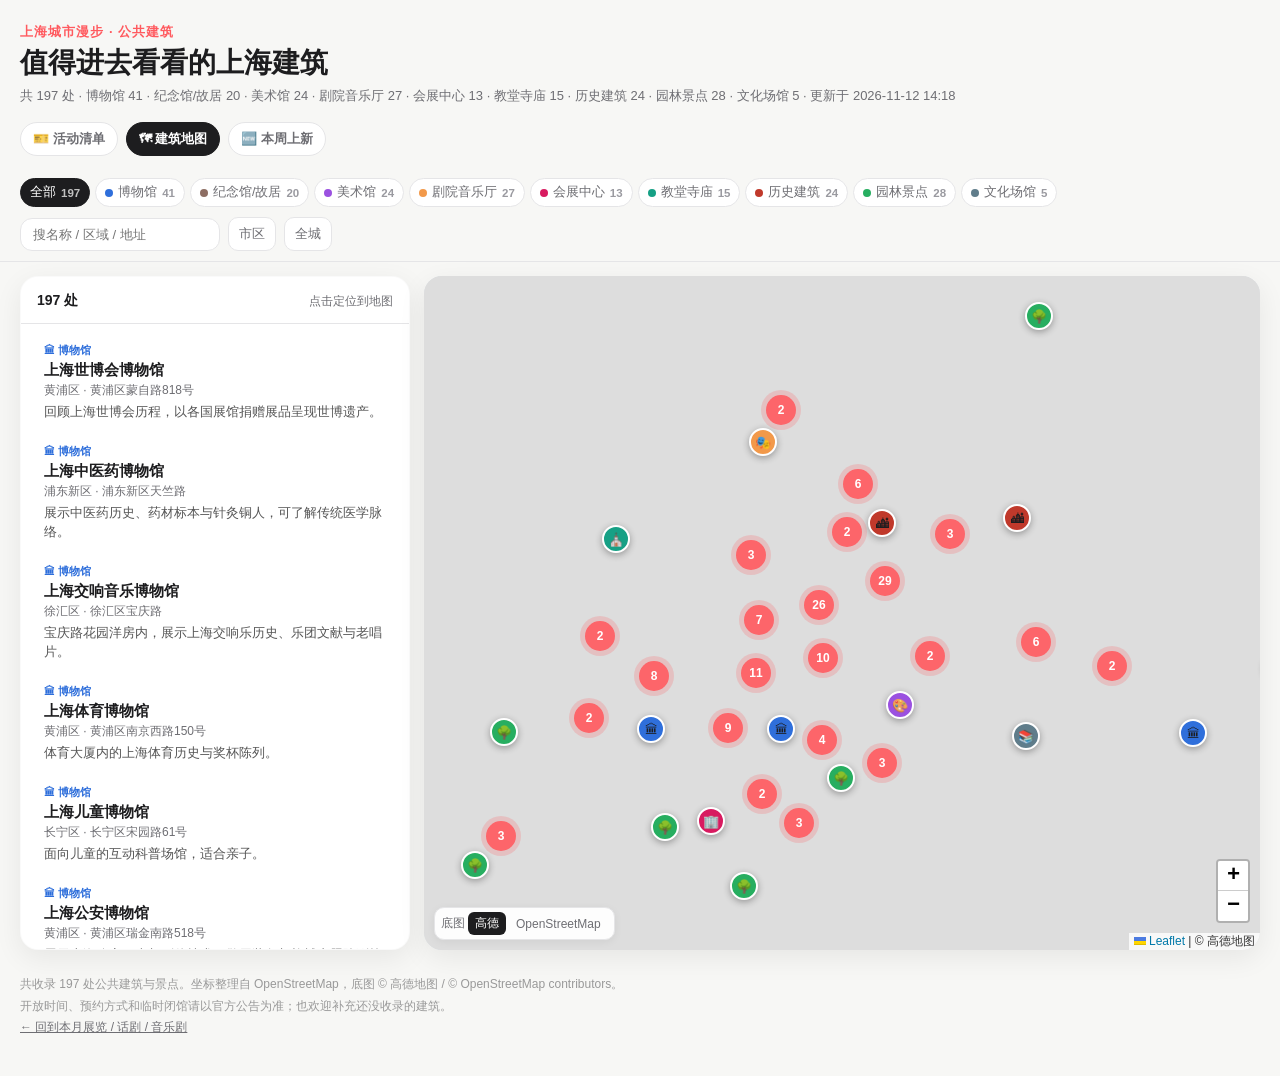
==== commit 85f23983: "自动更新上海活动清单" ====
--- a/docs/map.html
+++ b/docs/map.html
@@ -16,7 +16,7 @@
     <div>
       <p class="eyebrow">上海城市漫步 · 公共建筑</p>
       <h1>值得进去看看的上海建筑</h1>
-      <p class="updated">共 197 处 · 博物馆 41 · 纪念馆/故居 20 · 美术馆 24 · 剧院音乐厅 27 · 会展中心 13 · 教堂寺庙 15 · 历史建筑 24 · 园林景点 28 · 文化场馆 5 · 更新于 2026-11-09 13:10</p>
+      <p class="updated">共 197 处 · 博物馆 41 · 纪念馆/故居 20 · 美术馆 24 · 剧院音乐厅 27 · 会展中心 13 · 教堂寺庙 15 · 历史建筑 24 · 园林景点 28 · 文化场馆 5 · 更新于 2026-11-12 14:18</p>
     </div>
     <nav class="site-nav" aria-label="站点导航">
       <a href="index.html">🎫 活动清单</a>
@@ -63,7 +63,7 @@
     <p><a href="index.html">← 回到本月展览 / 话剧 / 音乐剧</a></p>
   </footer>
 
-  <script id="places-data" type="application/json">{"updated":"2026-11-09 13:10","count":197,"categories":[{"key":"museum","label":"博物馆","color":"#2f6fdb","emoji":"🏛","count":41},{"key":"memorial","label":"纪念馆/故居","color":"#8d6e63","emoji":"📜","count":20},{"key":"gallery","label":"美术馆","color":"#9b51e0","emoji":"🎨","count":24},{"key":"theater","label":"剧院音乐厅","color":"#f2994a","emoji":"🎭","count":27},{"key":"expo","label":"会展中心","color":"#d81b60","emoji":"🏢","count":13},{"key":"church","label":"教堂寺庙","color":"#16a085","emoji":"⛪","count":15},{"key":"landmark","label":"历史建筑","color":"#c0392b","emoji":"🏙","count":24},{"key":"garden","label":"园林景点","color":"#27ae60","emoji":"🌳","count":28},{"key":"culture","label":"文化场馆","color":"#607d8b","emoji":"📚","count":5}],"center":{"wgs":[31.2304,121.4737],"gcj":[31.228458,121.478223]},"places":[{"slug":"expo-museum","name":"上海世博会博物馆","category":"museum","district":"黄浦区","address":"黄浦区蒙自路818号","intro":"回顾上海世博会历程，以各国展馆捐赠展品呈现世博遗产。","site":"","wgs":[31.196368,121.477671],"gcj":[31.194399,121.482178]},{"slug":"shanghai-tcm-museum","name":"上海中医药博物馆","category":"museum","district":"浦东新区","address":"浦东新区天竺路","intro":"展示中医药历史、药材标本与针灸铜人，可了解传统医学脉络。","site":"","wgs":[31.194989,121.594987],"gcj":[31.19277,121.599186]},{"slug":"shanghai-symphony-museum","name":"上海交响音乐博物馆","category":"museum","district":"徐汇区","address":"徐汇区宝庆路","intro":"宝庆路花园洋房内，展示上海交响乐历史、乐团文献与老唱片。","site":"","wgs":[31.213452,121.445726],"gcj":[31.211567,121.450326]},{"slug":"shanghai-sports-museum","name":"上海体育博物馆","category":"museum","district":"黄浦区","address":"黄浦区南京西路150号","intro":"体育大厦内的上海体育历史与奖杯陈列。","site":"","wgs":[31.2357,121.4675],"gcj":[31.233777,121.472043]},{"slug":"shanghai-children-museum","name":"上海儿童博物馆","category":"museum","district":"长宁区","address":"长宁区宋园路61号","intro":"面向儿童的互动科普场馆，适合亲子。","site":"","wgs":[31.195953,121.408483],"gcj":[31.194101,121.41313]},{"slug":"shanghai-police-museum","name":"上海公安博物馆","category":"museum","district":"黄浦区","address":"黄浦区瑞金南路518号","intro":"展示上海公安历史与刑侦技术，警用装备与枪械专题陈列较有看头。","site":"","wgs":[31.200352,121.463799],"gcj":[31.198421,121.46835]},{"slug":"shanghai-museum-east","name":"上海博物馆东馆","category":"museum","district":"浦东新区","address":"浦东新区杨高南路","intro":"浦东新馆，展陈青铜、雕塑与书画等馆藏，空间开阔，观展动线更从容。","site":"","wgs":[31.222116,121.534357],"gcj":[31.219995,121.538669]},{"slug":"shanghai-museum","name":"上海博物馆（人民广场馆）","category":"museum","district":"黄浦区","address":"黄浦区人民大道201号","intro":"以中国古代青铜器、陶瓷与书画收藏见长，天圆地方的建筑造型同样值得一看。","site":"https://www.shanghaimuseum.cn","wgs":[31.230158,121.471],"gcj":[31.228223,121.475532]},{"slug":"shanghai-metro-museum","name":"上海地铁博物馆","category":"museum","district":"闵行区","address":"闵行区吴中路1799号","intro":"上海地铁发展史与隧道施工技术科普。","site":"","wgs":[31.171437,121.361698],"gcj":[31.16954,121.366306]},{"slug":"shanghai-urban-planning-exhibition","name":"上海城市规划展示馆","category":"museum","district":"黄浦区","address":"黄浦区人民大道100号","intro":"用大型城市模型展现上海城市格局与规划，直观理解城市生长。","site":"","wgs":[31.233371,121.470882],"gcj":[31.231438,121.475414]},{"slug":"shanghai-astronomy-museum","name":"上海天文馆","category":"museum","district":"浦东新区","address":"浦东新区临港大道380号","intro":"全球规模领先的天文主题馆，球幕影院与陨石藏品带人认识宇宙。","site":"","wgs":[30.91513,121.922585],"gcj":[30.912767,121.926669]},{"slug":"shanghai-craft-art-museum","name":"上海工艺美术博物馆","category":"museum","district":"徐汇区","address":"徐汇区汾阳路79号","intro":"汾阳路小洋楼内，陈列牙雕、绒绣、剪纸等上海传统工艺精品。","site":"","wgs":[31.212213,121.449893],"gcj":[31.21032,121.454483]},{"slug":"shanghai-history-museum","name":"上海市历史博物馆","category":"museum","district":"黄浦区","address":"黄浦区南京西路325号","intro":"原跑马总会大楼，展厅讲述上海从古至今的城市变迁与近代都会生活。","site":"","wgs":[31.232617,121.46662],"gcj":[31.230694,121.471166]},{"slug":"shanghai-insect-museum","name":"上海昆虫博物馆","category":"museum","district":"徐汇区","address":"徐汇区枫林路300号","intro":"中科院昆虫研究所的标本馆，昆虫多样性展示。","site":"","wgs":[31.196,121.453],"gcj":[31.194092,121.457581]},{"slug":"shanghai-meteorological-museum","name":"上海气象博物馆","category":"museum","district":"徐汇区","address":"徐汇区蒲西路166号","intro":"徐家汇观象台旧址，中国近代气象发源地。","site":"","wgs":[31.190847,121.436695],"gcj":[31.188967,121.441311]},{"slug":"shanghai-auto-museum","name":"上海汽车博物馆","category":"museum","district":"嘉定区","address":"嘉定区博园路","intro":"安亭汽车城里的汽车主题馆，从老爷车到概念车串起汽车百年。","site":"","wgs":[31.280532,121.165775],"gcj":[31.278636,121.170316]},{"slug":"shanghai-fire-museum","name":"上海消防博物馆","category":"museum","district":"长宁区","address":"长宁区中山西路229号","intro":"上海消防历史与装备陈列，适合亲子科普。","site":"","wgs":[31.213,121.4095],"gcj":[31.211156,121.414148]},{"slug":"jewish-refugee-museum","name":"上海犹太难民纪念馆","category":"museum","district":"虹口区","address":"虹口区长阳路62号","intro":"在摩西会堂旧址，讲述二战期间犹太难民在上海避难的往事。","site":"","wgs":[31.256147,121.50482],"gcj":[31.254125,121.509236]},{"slug":"shanghai-glass-museum","name":"上海玻璃博物馆","category":"museum","district":"宝山区","address":"宝山区长江西路","intro":"由旧玻璃厂改造，以玻璃工艺和当代玻璃艺术为特色，工坊气息浓。","site":"","wgs":[31.345676,121.467324],"gcj":[31.343797,121.471877]},{"slug":"shanghai-telecom-museum","name":"上海电信博物馆","category":"museum","district":"黄浦区","address":"黄浦区延安东路34号","intro":"从电报、电话到移动通信，串起上海电信业的百年演进。","site":"","wgs":[31.235301,121.486298],"gcj":[31.233325,121.490779]},{"slug":"shanghai-film-museum","name":"上海电影博物馆","category":"museum","district":"徐汇区","address":"徐汇区影业街","intro":"在上影厂原址，展示中国电影史、老海报与片场道具，光影氛围浓。","site":"","wgs":[31.188091,121.433655],"gcj":[31.186214,121.438276]},{"slug":"shanghai-science-technology-museum","name":"上海科技馆","category":"museum","district":"浦东新区","address":"浦东新区世纪大道2000号","intro":"用互动展项讲科学与技术，机器人世界和球幕影院人气很高。","site":"https://www.sstm.org.cn","wgs":[31.220602,121.536733],"gcj":[31.218475,121.541038]},{"slug":"shanghai-textile-museum","name":"上海纺织博物馆","category":"museum","district":"普陀区","address":"普陀区澳门路150号","intro":"老纺织厂改造，讲述上海纺织工业百年。","site":"","wgs":[31.248646,121.441527],"gcj":[31.246785,121.446139]},{"slug":"shanghai-natural-history-museum","name":"上海自然博物馆","category":"museum","district":"静安区","address":"静安区北京西路510号","intro":"以自然演化与生物多样性为主线，恐龙骨架与标本阵列尤其震撼。","site":"https://www.snhm.org.cn","wgs":[31.236866,121.4577],"gcj":[31.234967,121.462272]},{"slug":"shanghai-post-museum","name":"上海邮政博物馆","category":"museum","district":"虹口区","address":"虹口区北苏州路","intro":"设在邮政总局大楼内，展示近代邮政史与邮票，可顺带看古典穹顶。","site":"","wgs":[31.246407,121.480755],"gcj":[31.244452,121.485256]},{"slug":"shanghai-railway-museum","name":"上海铁路博物馆","category":"museum","district":"静安区","address":"静安区天目东路","intro":"在原上海北站旧址，陈列老式机车、铁路设备与近代铁路史料。","site":"","wgs":[31.251986,121.47179],"gcj":[31.250059,121.476321]},{"slug":"shanghai-luxun-memorial","name":"上海鲁迅纪念馆","category":"museum","district":"虹口区","address":"虹口区甜爱路200号","intro":"位于鲁迅公园内，陈列鲁迅手稿、藏书与生平资料，环境清幽。","site":"","wgs":[31.271681,121.4794],"gcj":[31.269741,121.483908]},{"slug":"cpc-first-congress-memorial","name":"中共一大纪念馆","category":"museum","district":"黄浦区","address":"黄浦区黄陂南路","intro":"藏在石库门里弄中，展示中共一大历史与建党初期的文献实物。","site":"","wgs":[31.221785,121.471352],"gcj":[31.219845,121.475882]},{"slug":"china-navigation-museum","name":"中国航海博物馆","category":"museum","district":"浦东新区","address":"浦东新区申港大道197号","intro":"位于临港，外形如风帆，展示中国航海史、古船模型与船舶技术。","site":"","wgs":[30.898877,121.915453],"gcj":[30.896499,121.919533]},{"slug":"china-securities-museum","name":"中国证券博物馆","category":"museum","district":"虹口区","address":"虹口区黄浦路","intro":"原浦江饭店，展示中国证券市场的历史与老票证，建筑本身也耐看。","site":"","wgs":[31.246136,121.486401],"gcj":[31.244165,121.490882]},{"slug":"jiading-museum","name":"嘉定博物馆","category":"museum","district":"嘉定区","address":"嘉定区博乐路215号","intro":"嘉定地方历史与文物陈列，法华塔旁。","site":"","wgs":[31.382904,121.248794],"gcj":[31.38094,121.253233]},{"slug":"fengxian-museum","name":"奉贤博物馆","category":"museum","district":"奉贤区","address":"奉贤区湖畔路399号","intro":"奉贤历史与海塘文化，上海之鱼畔。","site":"","wgs":[30.9185,121.493],"gcj":[30.916329,121.49743]},{"slug":"chongming-museum","name":"崇明博物馆","category":"museum","district":"崇明区","address":"崇明区城桥镇鳌山路696号","intro":"崇明学宫古建筑群内的岛屿历史陈列。","site":"","wgs":[31.626,121.397],"gcj":[31.624259,121.401686]},{"slug":"songjiang-museum","name":"松江博物馆","category":"museum","district":"松江区","address":"松江区中山东路233号","intro":"松江府城历史与文物，了解上海之根。","site":"","wgs":[31.008416,121.242003],"gcj":[31.006275,121.24641]},{"slug":"dong-haoyun-shipping-museum","name":"董浩云航运博物馆","category":"museum","district":"徐汇区","address":"徐汇区华山路1954号","intro":"交大校园内的航运史博物馆，船模与航海文物。","site":"","wgs":[31.202081,121.430417],"gcj":[31.200215,121.435045]},{"slug":"guanfu-museum","name":"观复博物馆","category":"museum","district":"浦东新区","address":"浦东新区花园石桥路","intro":"马未都创办的上海馆，在高楼中陈列陶瓷、家具与金器等传统器物。","site":"","wgs":[31.235763,121.501492],"gcj":[31.233742,121.505918]},{"slug":"jinshan-museum","name":"金山区博物馆","category":"museum","district":"金山区","address":"金山区金山大道1800号","intro":"金山地方史与文物，了解杭州湾北岸。","site":"","wgs":[30.741,121.341],"gcj":[30.738825,121.34553]},{"slug":"qian-xuesen-library","name":"钱学森图书馆","category":"museum","district":"徐汇区","address":"徐汇区华山路","intro":"交大校园内，陈列钱学森手稿、书信与航天文献，致敬科学人生。","site":"","wgs":[31.203028,121.43074],"gcj":[31.201162,121.435367]},{"slug":"minhang-museum","name":"闵行博物馆","category":"museum","district":"闵行区","address":"闵行区新镇路1538号","intro":"闵行区域历史与马桥文化陈列。","site":"","wgs":[31.162563,121.354755],"gcj":[31.160651,121.35935]},{"slug":"aurora-museum","name":"震旦博物馆","category":"museum","district":"浦东新区","address":"浦东新区富城路99号","intro":"安藤忠雄设计的馆舍，以陶俑、玉器与佛教造像等古器物收藏见长。","site":"","wgs":[31.236503,121.495396],"gcj":[31.234501,121.499844]},{"slug":"qingpu-museum","name":"青浦博物馆","category":"museum","district":"青浦区","address":"青浦区华青南路1000号","intro":"青浦地方史与崧泽、福泉山遗址文物。","site":"","wgs":[31.15,121.12],"gcj":[31.148111,121.124602]},{"slug":"cohesion-project-museum","name":"上海凝聚力工程博物馆","category":"memorial","district":"长宁区","address":"长宁区长宁路878号","intro":"展示上海基层党建与社区治理的专题博物馆。","site":"","wgs":[31.222235,121.414616],"gcj":[31.220393,121.419263]},{"slug":"shanghai-underground-party-memorial","name":"上海地下组织斗争史陈列馆","category":"memorial","district":"静安区","address":"静安区愚园路81号","intro":"刘长胜故居，展示中共上海地下组织的斗争史。","site":"","wgs":[31.226608,121.441761],"gcj":[31.224737,121.446371]},{"slug":"sun-yat-sen-former-residence","name":"上海孙中山故居纪念馆","category":"memorial","district":"黄浦区","address":"黄浦区香山路7号","intro":"孙中山在上海的寓所，室内陈设保留生前原貌。","site":"","wgs":[31.218,121.4625],"gcj":[31.216081,121.467057]},{"slug":"song-qingling-former-residence","name":"上海宋庆龄故居纪念馆","category":"memorial","district":"徐汇区","address":"徐汇区淮海中路1843号","intro":"宋庆龄晚年居所，花园别墅与生平陈列并存。","site":"","wgs":[31.205828,121.434357],"gcj":[31.203958,121.438979]},{"slug":"mao-zedong-former-residence","name":"上海毛泽东旧居陈列馆","category":"memorial","district":"静安区","address":"静安区茂名北路120弄7号","intro":"毛泽东在上海的旧居陈列，石库门里弄中的革命记忆。","site":"","wgs":[31.22829,121.455942],"gcj":[31.226391,121.460518]},{"slug":"songhu-resistance-memorial","name":"上海淞沪抗战纪念馆","category":"memorial","district":"宝山区","address":"宝山区友谊路1号","intro":"宝山临江的抗战纪念地，塔馆合一讲述淞沪会战。","site":"","wgs":[31.411996,121.490695],"gcj":[31.410072,121.495175]},{"slug":"cai-yuanpei-former-residence","name":"上海蔡元培故居陈列馆","category":"memorial","district":"静安区","address":"静安区华山路303弄16号","intro":"华山路花园住宅，蔡元培在上海的居所与陈列。","site":"","wgs":[31.220673,121.442968],"gcj":[31.218797,121.447575]},{"slug":"taofen-memorial","name":"上海韬奋纪念馆","category":"memorial","district":"黄浦区","address":"黄浦区重庆南路205弄53号","intro":"邹韬奋故居与生平陈列，新闻出版人的纪念地。","site":"","wgs":[31.216323,121.466667],"gcj":[31.214393,121.471211]},{"slug":"luxun-former-residence","name":"上海鲁迅故居","category":"memorial","district":"虹口区","address":"虹口区山阴路大陆新村9号","intro":"鲁迅最后的寓所，三层里弄住宅原状陈列。","site":"","wgs":[31.268231,121.479929],"gcj":[31.266288,121.484435]},{"slug":"cpc-second-congress-memorial","name":"中共二大会址纪念馆","category":"memorial","district":"静安区","address":"静安区老成都北路7弄30号","intro":"石库门里的中共二大会址，第一部党章在此诞生。","site":"","wgs":[31.228,121.4625],"gcj":[31.226086,121.467058]},{"slug":"cpc-fourth-congress-memorial","name":"中共四大会址纪念馆","category":"memorial","district":"虹口区","address":"虹口区四川北路1468号","intro":"中共四大召开地，展厅讲述革命统一战线与工农运动。","site":"","wgs":[31.256,121.4793],"gcj":[31.254054,121.483807]},{"slug":"zhougong-mansion","name":"中国共产党代表团驻沪办事处纪念馆","category":"memorial","district":"黄浦区","address":"黄浦区思南路73号","intro":"中共代表团驻沪办事处旧址，思南路花园洋房。","site":"","wgs":[31.2125,121.4649],"gcj":[31.210572,121.469449]},{"slug":"left-wing-writers-memorial","name":"中国左翼作家联盟会址纪念馆","category":"memorial","district":"虹口区","address":"虹口区多伦路201弄2号","intro":"左翼作家联盟成立地，多伦路文化街上的红色记忆。","site":"","wgs":[31.265,121.477],"gcj":[31.263064,121.481515]},{"slug":"sihang-warehouse-memorial","name":"四行仓库抗战纪念馆","category":"memorial","district":"静安区","address":"静安区光复路1号","intro":"苏州河畔的抗战遗址，西墙上密布的弹孔是直观的历史现场。","site":"","wgs":[31.242215,121.466626],"gcj":[31.240297,121.471172]},{"slug":"national-anthem-exhibition-hall","name":"国歌展示馆","category":"memorial","district":"杨浦区","address":"杨浦区荆州路151号","intro":"《义勇军进行曲》诞生地主题馆，讲述国歌故事。","site":"","wgs":[31.258,121.518],"gcj":[31.25594,121.522369]},{"slug":"ba-jin-former-residence","name":"巴金故居","category":"memorial","district":"徐汇区","address":"徐汇区武康路113号","intro":"巴金在武康路的住所，书房与手稿还原写作现场。","site":"","wgs":[31.2123,121.4354],"gcj":[31.210432,121.44002]},{"slug":"zhang-wentian-former-residence","name":"张闻天故居","category":"memorial","district":"浦东新区","address":"浦东新区祝桥镇","intro":"浦东祝桥的江南民居，张闻天生平陈列。","site":"","wgs":[31.133828,121.75809],"gcj":[31.131763,121.762454]},{"slug":"ke-ling-former-residence","name":"柯灵故居","category":"memorial","district":"徐汇区","address":"徐汇区复兴西路147号","intro":"复兴西路上的文人旧居，展示柯灵生平与文学成就。","site":"","wgs":[31.2124,121.4385],"gcj":[31.210527,121.443115]},{"slug":"chen-yun-memorial","name":"陈云纪念馆","category":"memorial","district":"青浦区","address":"青浦区练塘镇朱枫公路3516号","intro":"青浦练塘的陈云故里，生平陈列与故居建筑。","site":"","wgs":[31.008977,121.03933],"gcj":[31.006943,121.04383]},{"slug":"longhua-martyrs-cemetery","name":"龙华烈士陵园","category":"memorial","district":"徐汇区","address":"徐汇区龙华西路180号","intro":"龙华革命烈士纪念地，陵园与纪念馆庄重肃穆。","site":"","wgs":[31.177499,121.445043],"gcj":[31.175598,121.449641]},{"slug":"ucca-edge","name":"上海UCCA Edge","category":"gallery","district":"静安区","address":"静安区西藏北路88号","intro":"UCCA在上海的展馆，位于盈凯文创广场，主推国际当代艺术大展。","site":"","wgs":[31.244,121.4676],"gcj":[31.24208,121.472144]},{"slug":"shanghai-chinese-painting-academy","name":"上海中国画院美术馆","category":"gallery","district":"徐汇区","address":"徐汇区岳阳路197号","intro":"上海中国画院的美术馆，海派书画展览。","site":"","wgs":[31.2075,121.448],"gcj":[31.205608,121.452594]},{"slug":"jiushi-art-museum","name":"上海久事美术馆","category":"gallery","district":"黄浦区","address":"黄浦区中山东一路27号","intro":"外滩历史建筑内的艺术空间，常办海派绘画与现当代艺术展。","site":"","wgs":[31.242193,121.485417],"gcj":[31.240223,121.489901]},{"slug":"rockbund-art-museum","name":"上海外滩美术馆","category":"gallery","district":"黄浦区","address":"黄浦区虎丘路20号","intro":"由近代文会大楼改建，专注当代艺术，顶层可望外滩街景。","site":"https://www.rockbundartmuseum.org","wgs":[31.243175,121.48302],"gcj":[31.241212,121.487513]},{"slug":"duolun-museum-of-modern-art","name":"上海多伦现代美术馆","category":"gallery","district":"虹口区","address":"虹口区多伦路27号","intro":"多伦路上的当代艺术馆，以实验性展览和青年艺术家项目为主。","site":"","wgs":[31.263779,121.478504],"gcj":[31.261838,121.483014]},{"slug":"power-station-of-art","name":"上海当代艺术博物馆","category":"gallery","district":"黄浦区","address":"黄浦区花园港路200号","intro":"由南市发电厂改造，高耸烟囱是标志，主推当代艺术大型展览。","site":"https://www.powerstationofart.com","wgs":[31.203059,121.493897],"gcj":[31.201045,121.498348]},{"slug":"mocashanghai","name":"上海当代艺术馆","category":"gallery","district":"黄浦区","address":"黄浦区南京西路","intro":"人民公园内的当代艺术馆，以当代艺术与设计展览为主，庭院幽静。","site":"","wgs":[31.233287,121.468206],"gcj":[31.231361,121.472747]},{"slug":"scop","name":"上海摄影艺术中心","category":"gallery","district":"徐汇区","address":"徐汇区龙腾大道2555号","intro":"西岸的摄影专题空间，常办纪实与艺术摄影展，展厅简洁明亮。","site":"","wgs":[31.169876,121.458398],"gcj":[31.167943,121.462962]},{"slug":"shanghai-oil-painting-sculpture-academy","name":"上海油画雕塑院美术馆","category":"gallery","district":"长宁区","address":"长宁区金珠路111号","intro":"上海油画雕塑院附属美术馆，现当代雕塑与绘画。","site":"","wgs":[31.204,121.398],"gcj":[31.202152,121.402649]},{"slug":"tank-shanghai","name":"上海油罐艺术中心","category":"gallery","district":"徐汇区","address":"徐汇区龙腾大道2380号","intro":"西岸旧机场储油罐改造，五个罐体连成展馆，工业感十足。","site":"","wgs":[31.1667,121.4593],"gcj":[31.164763,121.463861]},{"slug":"china-art-museum","name":"中华艺术宫（上海美术馆）","category":"gallery","district":"浦东新区","address":"浦东新区上南路205号","intro":"原世博会中国馆，红色斗拱造型醒目，常设近现代美术作品大展。","site":"","wgs":[31.186484,121.489926],"gcj":[31.184474,121.49439]},{"slug":"yuz-museum","name":"余德耀美术馆","category":"gallery","district":"青浦区","address":"青浦区蟠鼎路","intro":"青浦蟠龙天地内，以当代艺术收藏与大型装置展为主，空间开阔。","site":"","wgs":[31.1914,121.273079],"gcj":[31.189369,121.277516]},{"slug":"liu-haisu-art-museum","name":"刘海粟美术馆","category":"gallery","district":"长宁区","address":"长宁区延安西路1609号","intro":"以刘海粟捐赠作品与近现代美术收藏为基础，兼办当代艺术展览。","site":"","wgs":[31.211356,121.414619],"gcj":[31.209509,121.419265]},{"slug":"fosun-foundation","name":"复星艺术中心","category":"gallery","district":"黄浦区","address":"黄浦区中山东二路600号","intro":"会动的金色幕帘立面是外滩一景，常办当代艺术与设计展览。","site":"","wgs":[31.228881,121.493579],"gcj":[31.226881,121.498033]},{"slug":"baolong-art-museum","name":"宝龙美术馆","category":"gallery","district":"闵行区","address":"闵行区新镇路","intro":"闵行七宝的大型民营馆，常设近现代书画与当代艺术，展厅宽阔。","site":"","wgs":[31.160424,121.353319],"gcj":[31.158509,121.357911]},{"slug":"how-art-museum","name":"昊美术馆","category":"gallery","district":"浦东新区","address":"浦东新区祖冲之路2277弄1号","intro":"浦东的民营当代美术馆，关注国际当代艺术与新媒体装置。","site":"","wgs":[31.21443,121.624173],"gcj":[31.212235,121.628384]},{"slug":"ming-contemporary-art-museum","name":"明当代美术馆","category":"gallery","district":"静安区","address":"静安区永和东路436号","intro":"由旧厂房改造，聚焦现场艺术、表演与实验性当代艺术项目。","site":"","wgs":[31.293532,121.453158],"gcj":[31.291667,121.457747]},{"slug":"start-museum","name":"星美术馆","category":"gallery","district":"徐汇区","address":"徐汇区瑞宁路","intro":"西岸铁路旁的当代美术馆，以白色盒体建筑与大型个展见长。","site":"","wgs":[31.189717,121.465712],"gcj":[31.187776,121.470257]},{"slug":"zhu-qizhan-art-museum","name":"朱屺瞻艺术馆","category":"gallery","district":"虹口区","address":"虹口区欧阳路580号","intro":"虹口欧阳路上的艺术馆，朱屺瞻书画与展览。","site":"","wgs":[31.27636,121.481612],"gcj":[31.274416,121.486112]},{"slug":"museum-of-art-pudong","name":"浦东美术馆","category":"gallery","district":"浦东新区","address":"浦东新区明珠塔路","intro":"临江而立的当代美术馆，展厅面向外滩，建筑与展览同样值得看。","site":"https://www.museumofartpd.org.cn","wgs":[31.240309,121.491972],"gcj":[31.238319,121.496433]},{"slug":"modern-art-museum","name":"艺仓美术馆","category":"gallery","district":"浦东新区","address":"浦东新区滨江大道4777号","intro":"黄浦江畔老煤仓改造，以当代艺术展为主，可眺望浦江与陆家嘴。","site":"","wgs":[31.218474,121.508034],"gcj":[31.216425,121.512435]},{"slug":"west-bund-museum","name":"西岸美术馆","category":"gallery","district":"徐汇区","address":"徐汇区龙腾大道2600号","intro":"西岸滨江的当代艺术馆，与蓬皮杜中心合作呈现现当代艺术展。","site":"","wgs":[31.169624,121.459294],"gcj":[31.167689,121.463856]},{"slug":"long-museum-pudong","name":"龙美术馆（浦东馆）","category":"gallery","district":"浦东新区","address":"浦东新区罗山路2255弄210号","intro":"延续龙美术馆收藏脉络，聚焦近现代书画与当代艺术展览。","site":"","wgs":[31.21813,121.569721],"gcj":[31.215939,121.573947]},{"slug":"long-museum-west-bund","name":"龙美术馆（西岸馆）","category":"gallery","district":"徐汇区","address":"徐汇区龙腾大道3398号","intro":"以伞拱结构构筑展厅，常规陈列近现代绘画与古器物，空间感强。","site":"http://www.thelongmuseum.org","wgs":[31.185916,121.460193],"gcj":[31.183987,121.464754]},{"slug":"1862-theatre","name":"1862时尚艺术中心","category":"theater","district":"浦东新区","address":"浦东新区滨江大道1777号","intro":"由1862年创建的祥生船厂改造，保留工业结构，上演戏剧与音乐演出。","site":"","wgs":[31.246437,121.509801],"gcj":[31.244396,121.514198]},{"slug":"shanghai-oriental-art-center","name":"上海东方艺术中心","category":"theater","district":"浦东新区","address":"浦东新区丁香路","intro":"蝴蝶兰造型的演出综合体，音乐厅、歌剧厅与演奏厅并存。","site":"","wgs":[31.224877,121.536905],"gcj":[31.222751,121.54121]},{"slug":"shanghai-symphony-hall","name":"上海交响乐团音乐厅","category":"theater","district":"徐汇区","address":"徐汇区淮海中路1285弄","intro":"上交驻场，葡萄园式观众席环绕舞台，主打交响乐与室内乐。","site":"","wgs":[31.213431,121.447084],"gcj":[31.211544,121.451681]},{"slug":"shanghai-poly-grand-theatre","name":"上海保利大剧院","category":"theater","district":"嘉定区","address":"嘉定区远香湖路","intro":"安藤忠雄设计，临远香湖而建，以话剧、音乐会与亲子演出为主。","site":"","wgs":[31.35536,121.26054],"gcj":[31.35339,121.26498]},{"slug":"shanghai-centre-theatre","name":"上海商城剧院","category":"theater","district":"静安区","address":"静安区南京西路1376号","intro":"南京西路商城内的剧院，音乐与戏剧演出。","site":"","wgs":[31.2287,121.4475],"gcj":[31.226819,121.452097]},{"slug":"shanghai-international-dance-center","name":"上海国际舞蹈中心","category":"theater","district":"长宁区","address":"长宁区虹桥路1650号","intro":"以舞蹈演出为主，兼具芭蕾、现代舞演出与舞蹈教育功能。","site":"","wgs":[31.201099,121.390632],"gcj":[31.199247,121.395278]},{"slug":"shanghai-city-theatre","name":"上海城市剧院","category":"theater","district":"闵行区","address":"闵行区都市路4889号","intro":"莘庄的城市剧院，话剧、儿童剧与音乐会。","site":"","wgs":[31.106534,121.385301],"gcj":[31.104629,121.389935]},{"slug":"shanghai-grand-world","name":"上海大世界","category":"theater","district":"黄浦区","address":"黄浦区宁海东路","intro":"1917年开业的游乐场，以非遗展演、杂技曲艺与互动体验为特色。","site":"","wgs":[31.229685,121.47469],"gcj":[31.22774,121.47921]},{"slug":"shanghai-grand-theatre","name":"上海大剧院","category":"theater","district":"黄浦区","address":"黄浦区黄陂北路300号","intro":"人民广场畔的综合性剧院，上演歌剧、芭蕾与交响音乐会，大厅敞亮。","site":"","wgs":[31.231494,121.467311],"gcj":[31.229569,121.471854]},{"slug":"daning-theatre","name":"上海大宁剧院","category":"theater","district":"静安区","address":"静安区平型关路1222号","intro":"海上文化中心内的大剧场，戏剧、音乐会演出。","site":"","wgs":[31.285892,121.452127],"gcj":[31.284027,121.456718]},{"slug":"wanping-theatre","name":"上海宛平剧院","category":"theater","district":"徐汇区","address":"徐汇区中山南二路857-859号","intro":"以戏曲演出为主的剧院，京剧、越剧、昆剧等轮番登场，设施现代。","site":"","wgs":[31.186878,121.447124],"gcj":[31.184978,121.451718]},{"slug":"shanghai-culture-square","name":"上海文化广场","category":"theater","district":"黄浦区","address":"黄浦区茂名南路","intro":"以音乐剧、话剧和舞蹈演出为主，地下剧场空间颇具规模。","site":"","wgs":[31.213814,121.457731],"gcj":[31.211904,121.462301]},{"slug":"yihai-theatre","name":"上海艺海剧院","category":"theater","district":"静安区","address":"静安区江宁路466号","intro":"江宁路上的话剧演出空间，上海话剧艺术中心剧场之一。","site":"","wgs":[31.2366,121.4473],"gcj":[31.234723,121.451898]},{"slug":"shanghai-drama-arts-centre","name":"上海话剧艺术中心","category":"theater","district":"徐汇区","address":"徐汇区安福路","intro":"上海话剧主要演出阵地，常年上演国内外话剧与原创剧目。","site":"","wgs":[31.215738,121.436571],"gcj":[31.21387,121.44119]},{"slug":"shanghai-concert-hall","name":"上海音乐厅","category":"theater","district":"黄浦区","address":"黄浦区延安东路523号","intro":"1930年建成的欧式老音乐厅，以室内乐与古典音乐会为主，音效温润。","site":"","wgs":[31.228931,121.473317],"gcj":[31.226989,121.477841]},{"slug":"shanghai-circus-world","name":"上海马戏城","category":"theater","district":"静安区","address":"静安区共和新路","intro":"以杂技马戏演出为特色的剧场，大剧场内常演多媒体杂技秀。","site":"","wgs":[31.280016,121.446924],"gcj":[31.278159,121.451527]},{"slug":"shangyin-opera-house","name":"上音歌剧院","category":"theater","district":"徐汇区","address":"徐汇区汾阳路20号","intro":"上海音乐学院的歌剧院，融入历史街区，主推歌剧与声乐演出。","site":"","wgs":[31.216428,121.450731],"gcj":[31.214535,121.455319]},{"slug":"china-theatre","name":"中国大戏院","category":"theater","district":"黄浦区","address":"黄浦区牛庄路700-714号","intro":"近代老戏院，修缮后以戏曲、话剧和音乐剧演出为主，门脸复古。","site":"","wgs":[31.239647,121.471999],"gcj":[31.237714,121.476528]},{"slug":"nine-trees-art-center","name":"九棵树未来艺术中心","category":"theater","district":"奉贤区","address":"奉贤区树桓路","intro":"奉贤新城森林间的艺术中心，含剧场与户外舞台，上演戏剧音乐会。","site":"","wgs":[30.942678,121.480633],"gcj":[30.940558,121.485108]},{"slug":"asia-mansion","name":"亚洲大厦·星空间","category":"theater","district":"黄浦区","address":"黄浦区汉口路663号","intro":"亚洲大厦内的演艺空间群，以沉浸式音乐剧和小剧场演出闻名。","site":"","wgs":[31.235882,121.473553],"gcj":[31.233943,121.478077]},{"slug":"peoples-grand-theatre","name":"人民大舞台","category":"theater","district":"黄浦区","address":"黄浦区九江路663号","intro":"人民广场附近的老牌舞台，以上演戏曲、话剧和综艺演出为主。","site":"","wgs":[31.23611,121.473462],"gcj":[31.234171,121.477986]},{"slug":"lyceum-theatre","name":"兰心大戏院","category":"theater","district":"黄浦区","address":"黄浦区茂名南路57号","intro":"始建于1867年的沪上老牌剧场，现以话剧与音乐剧演出为主。","site":"","wgs":[31.222891,121.455968],"gcj":[31.22099,121.460543]},{"slug":"cathay-theatre","name":"国泰电影院","category":"theater","district":"黄浦区","address":"黄浦区淮海中路870号","intro":"1932年建成的老影院，装饰艺术风格立面，是淮海路的地标之一。","site":"","wgs":[31.220074,121.456857],"gcj":[31.218169,121.46143]},{"slug":"grand-cinema","name":"大光明电影院","category":"theater","district":"黄浦区","address":"黄浦区南京西路","intro":"1928年开业的老影院，装饰艺术风格，曾被誉为远东第一影院。","site":"","wgs":[31.234853,121.466531],"gcj":[31.232932,121.471077]},{"slug":"tianchan-yifu-stage","name":"天蟾逸夫舞台","category":"theater","district":"黄浦区","address":"黄浦区汕头路","intro":"上海京剧演出的重要剧场，以京剧为主兼演各地方戏，戏迷聚集。","site":"","wgs":[31.233584,121.472904],"gcj":[31.231645,121.47743]},{"slug":"majestic-theatre","name":"美琪大戏院","category":"theater","district":"静安区","address":"静安区江宁路99号","intro":"1941年开业的老戏院，装饰艺术风格，现上演话剧、舞剧与音乐剧。","site":"","wgs":[31.231471,121.45162],"gcj":[31.229583,121.456207]},{"slug":"jasmine-theatre","name":"茉莉花剧场","category":"theater","district":"黄浦区","address":"黄浦区云南中路","intro":"以话剧与小型音乐剧演出为主的小剧场，座位紧凑，观演距离近。","site":"","wgs":[31.23205,121.473953],"gcj":[31.230108,121.478475]},{"slug":"shanghai-expo-center","name":"上海世博中心","category":"expo","district":"浦东新区","address":"上海市浦东新区世博大道1500号","intro":"世博园区内的会议中心，大型会议与演出场地。","site":"","wgs":[31.1878,121.4875],"gcj":[31.185798,121.491972]},{"slug":"shanghai-world-expo-exhibition-center","name":"上海世博展览馆","category":"expo","district":"浦东新区","address":"上海市浦东新区博成路850号","intro":"世博园区内的展览馆，承接大型展会与活动。","site":"","wgs":[31.184507,121.48548],"gcj":[31.182509,121.489959]},{"slug":"shanghai-mart","name":"上海世贸商城","category":"expo","district":"长宁区","address":"上海市长宁区延安西路2299号","intro":"虹桥的贸易展贸综合体，常年举办纺织服装类展会。","site":"","wgs":[31.203765,121.396167],"gcj":[31.201916,121.400815]},{"slug":"shanghai-everbright-convention-center","name":"上海光大会展中心","category":"expo","district":"徐汇区","address":"上海市徐汇区漕宝路66号","intro":"漕河泾旁的会展中心，展会与会议活动频繁。","site":"","wgs":[31.1688,121.429],"gcj":[31.166919,121.433627]},{"slug":"shanghai-agricultural-exhibition-center","name":"上海农业展览馆","category":"expo","district":"长宁区","address":"上海市长宁区虹桥路2268号","intro":"虹桥的农业主题展馆，农产品展销与年货展。","site":"","wgs":[31.1975,121.383],"gcj":[31.195641,121.387639]},{"slug":"shanghai-international-convention-center","name":"上海国际会议中心","category":"expo","district":"浦东新区","address":"上海市浦东新区滨江大道2727号","intro":"陆家嘴滨江的会议中心，APEC 等国际会议举办地。","site":"","wgs":[31.241495,121.492444],"gcj":[31.239504,121.496903]},{"slug":"shanghai-international-exhibition-center","name":"上海国际展览中心","category":"expo","district":"长宁区","address":"上海市长宁区娄山关路88号","intro":"虹桥开发区内的老牌展览馆，中小型专业展为主。","site":"","wgs":[31.2058,121.401],"gcj":[31.203953,121.405649]},{"slug":"shanghai-exhibition-center","name":"上海展览中心","category":"expo","district":"静安区","address":"上海市静安区延安中路1000号","intro":"原中苏友好大厦，俄罗斯古典风格，尖顶与广场气势恢宏。","site":"","wgs":[31.226079,121.448491],"gcj":[31.224195,121.453086]},{"slug":"shanghai-new-international-expo-center","name":"上海新国际博览中心","category":"expo","district":"浦东新区","address":"上海市浦东新区龙阳路2345号","intro":"浦东的大型展馆群，车展、工业展常年在此举办。","site":"","wgs":[31.211934,121.563387],"gcj":[31.209749,121.567624]},{"slug":"shanghai-auto-exhibition-center","name":"上海汽车会展中心","category":"expo","district":"嘉定区","address":"上海市嘉定区博园路7575号","intro":"安亭汽车城旁的会展中心，车展与汽车活动多。","site":"","wgs":[31.28,121.165],"gcj":[31.278105,121.169542]},{"slug":"shanghai-pudong-exhibition-center","name":"上海浦东展览馆","category":"expo","district":"浦东新区","address":"上海市浦东新区合欢路201号","intro":"浦东的展览场馆，常办车展、消费展与大型活动。","site":"","wgs":[31.223636,121.544485],"gcj":[31.221492,121.548768]},{"slug":"shanghai-cross-border-procurement-center","name":"上海跨国采购会展中心","category":"expo","district":"普陀区","address":"上海市普陀区中江路35号","intro":"苏州河畔的会展中心，承接专业展会与会议。","site":"","wgs":[31.224,121.3875],"gcj":[31.222157,121.392146]},{"slug":"national-exhibition-center","name":"国家会展中心（上海）","category":"expo","district":"青浦区","address":"上海市青浦区崧泽大道333号","intro":"虹桥的国家级会展综合体，进博会主场馆。","site":"","wgs":[31.191675,121.297524],"gcj":[31.189674,121.301998]},{"slug":"shanghai-community-church","name":"上海国际礼拜堂","category":"church","district":"徐汇区","address":"徐汇区衡山路53号","intro":"1925年建成的哥特复兴式教堂，砖木结构，礼拜堂空间高敞。","site":"","wgs":[31.208056,121.443612],"gcj":[31.206173,121.448216]},{"slug":"ohel-rachel-synagogue","name":"上海犹太会堂（西摩会堂）","category":"church","district":"静安区","address":"静安区陕西北路500号","intro":"1920年建成的犹太会堂，新古典柱廊立面，保存完整，现作文化空间。","site":"","wgs":[31.233454,121.448267],"gcj":[31.231574,121.452863]},{"slug":"russian-orthodox-church","name":"东正教圣母大堂","category":"church","district":"徐汇区","address":"徐汇区新乐路55号","intro":"1936年建成的拜占庭式东正教堂，洋葱头穹顶，新乐路地标。","site":"","wgs":[31.219417,121.450948],"gcj":[31.217525,121.455536]},{"slug":"sheshan-basilica","name":"佘山天主教堂","category":"church","district":"松江区","address":"松江区佘山山顶","intro":"佘山之巅的罗马式天主教堂，双塔耸立，可俯瞰松江一带田园。","site":"","wgs":[31.096316,121.18794],"gcj":[31.094288,121.19242]},{"slug":"holy-trinity-cathedral","name":"圣三一堂","category":"church","district":"黄浦区","address":"黄浦区九江路219号","intro":"1869年建成的英国圣公会教堂，红砖哥特风，曾为外侨礼拜场所。","site":"","wgs":[31.238447,121.481776],"gcj":[31.236486,121.486273]},{"slug":"xiaotaoyuan-mosque","name":"小桃园清真寺","category":"church","district":"黄浦区","address":"黄浦区小桃园街52号","intro":"1917年始建的清真寺，绿色穹顶与宣礼塔，上海伊斯兰教重要场所。","site":"","wgs":[31.222664,121.485055],"gcj":[31.220686,121.489539]},{"slug":"xujiahui-cathedral","name":"徐家汇天主教堂","category":"church","district":"徐汇区","address":"徐汇区蒲西路","intro":"1910年建成的哥特式双塔教堂，红砖尖顶，曾是远东著名天主堂。","site":"","wgs":[31.193368,121.432582],"gcj":[31.191495,121.437206]},{"slug":"jingling-church","name":"景灵堂","category":"church","district":"虹口区","address":"虹口区昆山路","intro":"1920年代的卫理公会教堂，红砖立面带钟塔，是昆山路街区地标。","site":"","wgs":[31.251268,121.483489],"gcj":[31.249308,121.487981]},{"slug":"chenxiang-pavilion","name":"沉香阁","category":"church","district":"黄浦区","address":"黄浦区沉香阁路29号","intro":"豫园商圈内的尼众寺院，沉香观音与明代建筑。","site":"","wgs":[31.229346,121.485558],"gcj":[31.22737,121.490041]},{"slug":"moore-memorial-church","name":"沐恩堂","category":"church","district":"黄浦区","address":"黄浦区西藏中路316号","intro":"由邬达克设计的红砖教堂，钟楼高耸，是西藏中路旁的街景地标。","site":"","wgs":[31.235197,121.471338],"gcj":[31.233263,121.475869]},{"slug":"st-joseph-church","name":"洋泾浜圣若瑟堂","category":"church","district":"黄浦区","address":"黄浦区四川南路36号","intro":"1860年代建成的哥特式教堂，清水红砖立面，四川南路一景。","site":"","wgs":[31.232606,121.485588],"gcj":[31.230631,121.490071]},{"slug":"zhenru-temple","name":"真如寺","category":"church","district":"普陀区","address":"普陀区兰溪路399号","intro":"上海现存最早的元代木构建筑之一，真如古镇旁。","site":"","wgs":[31.251709,121.396484],"gcj":[31.249883,121.401136]},{"slug":"union-church","name":"联合教堂（外滩源）","category":"church","district":"黄浦区","address":"黄浦区南苏州路107号","intro":"外滩源原新天安堂，红砖哥特式小教堂，重建后成为街区文化地标。","site":"","wgs":[31.245135,121.483829],"gcj":[31.243171,121.488319]},{"slug":"dongjiadu-cathedral","name":"董家渡天主堂","category":"church","district":"黄浦区","address":"黄浦区董家渡路185号","intro":"1847年始建的天主教堂，中国早期巴洛克风格，历经修缮保存至今。","site":"","wgs":[31.216787,121.500101],"gcj":[31.214761,121.504531]},{"slug":"hongde-church","name":"鸿德堂","category":"church","district":"虹口区","address":"虹口区多伦路","intro":"1928年建成的中式屋顶教堂，青砖与红柱相间，就在多伦路旁。","site":"","wgs":[31.263819,121.47798],"gcj":[31.26188,121.482492]},{"slug":"1933-old-millfun","name":"1933老场坊","category":"landmark","district":"虹口区","address":"虹口区沙泾路10号","intro":"原工部局宰牲场，钢筋混凝土伞形柱与廊桥交织，现为创意园区。","site":"","wgs":[31.256553,121.487751],"gcj":[31.254582,121.492228]},{"slug":"m50-creative-park","name":"M50创意园","category":"landmark","district":"普陀区","address":"普陀区莫干山路50号","intro":"苏州河畔旧纺织厂改造的艺术园区，聚集画廊与艺术家工作室。","site":"","wgs":[31.249727,121.445444],"gcj":[31.24786,121.450048]},{"slug":"shanghai-tower","name":"上海中心大厦","category":"landmark","district":"浦东新区","address":"浦东新区银城中路501号","intro":"632米的中国最高楼，螺旋上升的玻璃幕墙，可登高俯瞰全城。","site":"","wgs":[31.23565,121.501254],"gcj":[31.23363,121.505681]},{"slug":"shanghai-mansion","name":"上海大厦","category":"landmark","district":"虹口区","address":"虹口区北苏州路20号","intro":"苏州河畔的褐色大楼，装饰艺术风格，与外白渡桥同框入镜。","site":"","wgs":[31.246323,121.485491],"gcj":[31.244355,121.489975]},{"slug":"shanghai-xintiandi","name":"上海新天地","category":"landmark","district":"黄浦区","address":"黄浦区兴业路374号","intro":"由石库门里弄改造的休闲街区，保留清水砖墙与里弄格局。","site":"","wgs":[31.221931,121.470437],"gcj":[31.219994,121.47497]},{"slug":"shanghai-world-financial-center","name":"上海环球金融中心","category":"landmark","district":"浦东新区","address":"浦东新区世纪大道100号","intro":"顶部开有梯形洞口的摩天楼，观光天阁可俯瞰陆家嘴与浦江。","site":"","wgs":[31.236577,121.503041],"gcj":[31.234552,121.507462]},{"slug":"columbia-circle","name":"上生·新所","category":"landmark","district":"长宁区","address":"长宁区番禺路","intro":"原哥伦比亚乡村俱乐部与厂房改造的街区，泳池与老建筑相映。","site":"","wgs":[31.210158,121.423506],"gcj":[31.208303,121.428143]},{"slug":"oriental-pearl-tower","name":"东方明珠","category":"landmark","district":"浦东新区","address":"浦东新区世纪大道1号","intro":"陆家嘴地标，三根立柱与球体组合，观光层可看浦江两岸。","site":"","wgs":[31.241946,121.49526],"gcj":[31.239947,121.499709]},{"slug":"bank-of-china-building","name":"中国银行大楼","category":"landmark","district":"黄浦区","address":"黄浦区滇池路","intro":"外滩少见的中国人自建高楼，装饰艺术风格融入中式细部。","site":"","wgs":[31.241483,121.485395],"gcj":[31.239513,121.489879]},{"slug":"jinchao-8-lane","name":"今潮8弄","category":"landmark","district":"虹口区","address":"虹口区今潮八弄","intro":"四川北路旁的石库门里弄群，修缮后引入剧场、书店与餐饮。","site":"","wgs":[31.252589,121.479514],"gcj":[31.250641,121.48402]},{"slug":"peace-hotel","name":"和平饭店","category":"landmark","district":"黄浦区","address":"黄浦区南京东路20号","intro":"外滩标志性饭店，绿色铜顶与装饰艺术内饰，爵士传统延续至今。","site":"","wgs":[31.241133,121.484608],"gcj":[31.239165,121.489095]},{"slug":"park-hotel","name":"国际饭店","category":"landmark","district":"黄浦区","address":"黄浦区南京西路170号","intro":"1934年建成，曾为远东最高建筑，装饰艺术风格，南京西路口地标。","site":"","wgs":[31.235596,121.466995],"gcj":[31.233674,121.47154]},{"slug":"yuanmingyuan-road","name":"圆明园路历史街区","category":"landmark","district":"黄浦区","address":"黄浦区圆明园路185号","intro":"外滩源的历史街道，沿街成排近代建筑，与苏州河景观相连。","site":"","wgs":[31.244536,121.483599],"gcj":[31.242572,121.48809]},{"slug":"garden-bridge","name":"外白渡桥","category":"landmark","district":"黄浦区","address":"黄浦区中山东一路","intro":"1908年建成的钢桁架桥，跨越苏州河口，是外滩经典取景点。","site":"","wgs":[31.245307,121.485744],"gcj":[31.243337,121.490227]},{"slug":"guangfulin-archaeological-site","name":"广富林文化遗址","category":"landmark","district":"松江区","address":"松江区广富林路3260弄","intro":"松江广富林的考古遗址公园，展示上海先民文化。","site":"","wgs":[31.0585,121.1915],"gcj":[31.056444,121.19597]},{"slug":"zhangyuan","name":"张园","category":"landmark","district":"静安区","address":"静安区威海路590弄","intro":"静安的石库门街区，多栋历史建筑修缮后开放，兼具商业与展览。","site":"","wgs":[31.2298,121.4574],"gcj":[31.227899,121.461972]},{"slug":"sinan-mansions","name":"思南公馆","category":"landmark","district":"黄浦区","address":"黄浦区思南路51-95号","intro":"成片花园洋房街区，法式与英式别墅错落，梧桐树下适合漫步。","site":"","wgs":[31.216062,121.464431],"gcj":[31.214137,121.468982]},{"slug":"wukang-mansion","name":"武康大楼","category":"landmark","district":"徐汇区","address":"徐汇区淮海中路1850号","intro":"1924年建成的船形公寓，邬达克设计，武康路路口的地标。","site":"","wgs":[31.206256,121.433729],"gcj":[31.204387,121.438352]},{"slug":"hsbc-building","name":"汇丰银行大楼","category":"landmark","district":"黄浦区","address":"黄浦区中山东一路","intro":"外滩新古典主义银行建筑，门廊与穹顶壁画宏大，现为浦发银行。","site":"","wgs":[31.238004,121.485757],"gcj":[31.236031,121.49024]},{"slug":"customs-house","name":"海关大楼","category":"landmark","district":"黄浦区","address":"黄浦区中山东一路","intro":"外滩海关大楼，顶部钟楼仿英国大本钟，钟声报时是外滩记忆。","site":"","wgs":[31.23864,121.485644],"gcj":[31.236668,121.490127]},{"slug":"tianzifang","name":"田子坊","category":"landmark","district":"黄浦区","address":"黄浦区建国中路","intro":"泰康路上的石库门里弄，弄堂里挤满小店与工作室，烟火气浓。","site":"","wgs":[31.21034,121.464104],"gcj":[31.208413,121.468655]},{"slug":"green-hill","name":"绿之丘","category":"landmark","district":"杨浦区","address":"杨浦区杨树浦路1500号","intro":"杨浦滨江的旧仓库改造，层叠平台与草坡可远望黄浦江。","site":"","wgs":[31.258,121.5345],"gcj":[31.255895,121.538815]},{"slug":"jin-mao-tower","name":"金茂大厦","category":"landmark","district":"浦东新区","address":"浦东新区世纪大道88号","intro":"88层塔楼，塔身层层收分如宝塔，是陆家嘴经典天际线之一。","site":"","wgs":[31.23725,121.50142],"gcj":[31.23523,121.505847]},{"slug":"moller-villa","name":"马勒别墅","category":"landmark","district":"静安区","address":"静安区陕西南路30号","intro":"1930年代建成的北欧风格别墅，尖顶与彩色瓦片如童话城堡。","site":"","wgs":[31.224646,121.451795],"gcj":[31.222754,121.456381]},{"slug":"qibao-old-street","name":"七宝老街","category":"garden","district":"闵行区","address":"闵行区民主路","intro":"闵行的老街，蒲汇塘桥与小吃街热闹，古寺与园林相伴。","site":"","wgs":[31.155876,121.347832],"gcj":[31.153949,121.352412]},{"slug":"shanghai-zoo","name":"上海动物园","category":"garden","district":"长宁区","address":"长宁区虹桥路2381号","intro":"原西郊公园，以动物展区与大草坪为主，绿树成荫适合遛娃。","site":"","wgs":[31.195116,121.357905],"gcj":[31.193226,121.362509]},{"slug":"shanghai-grand-view-garden","name":"上海大观园","category":"garden","district":"青浦区","address":"青浦区金商公路701号","intro":"淀山湖畔的《红楼梦》主题园林，仿古建筑群。","site":"","wgs":[31.075585,120.906089],"gcj":[31.073292,120.910231]},{"slug":"shanghai-botanical-garden","name":"上海植物园","category":"garden","district":"徐汇区","address":"徐汇区罗城路","intro":"以植物引种与专类园见长，四季花展不断，适合亲子游览。","site":"","wgs":[31.149813,121.440424],"gcj":[31.147906,121.44503]},{"slug":"haiwan-forest-park","name":"上海海湾国家森林公园","category":"garden","district":"奉贤区","address":"奉贤区随塘河路1677号","intro":"奉贤海湾的滨海森林，梅园与水上森林。","site":"","wgs":[30.863148,121.685923],"gcj":[30.860859,121.690209]},{"slug":"shanghai-wild-animal-park","name":"上海野生动物园","category":"garden","district":"浦东新区","address":"浦东新区南六公路","intro":"放养式动物园区，可乘车观看猛兽，步行区有大熊猫等展区。","site":"","wgs":[31.057382,121.716636],"gcj":[31.055255,121.720985]},{"slug":"expo-culture-park","name":"世博文化公园","category":"garden","district":"浦东新区","address":"浦东新区世博文化公园","intro":"沿江大型公园，保留世博场馆记忆，温室与草坪适合散步。","site":"","wgs":[31.181553,121.473652],"gcj":[31.179587,121.478171]},{"slug":"century-park","name":"世纪公园","category":"garden","district":"浦东新区","address":"浦东新区上海绿道1001号","intro":"浦东大型城市公园，湖泊与草坪开阔，适合跑步与野餐。","site":"","wgs":[31.218799,121.548627],"gcj":[31.216644,121.552898]},{"slug":"dongping-forest-park","name":"东平国家森林公园","category":"garden","district":"崇明区","address":"崇明区东平镇北沿公路2188号","intro":"崇明岛上的平原森林，骑行、露营与花海。","site":"","wgs":[31.680801,121.477055],"gcj":[31.678942,121.481606]},{"slug":"zhongshan-park","name":"中山公园","category":"garden","district":"长宁区","address":"长宁区长宁路780号","intro":"百年公园，英式草坪与悬铃木成景，园内还有历史建筑遗存。","site":"","wgs":[31.223319,121.415624],"gcj":[31.221477,121.42027]},{"slug":"sheshan-forest-park","name":"佘山国家森林公园","category":"garden","district":"松江区","address":"松江区佘天昆公路","intro":"松江的城郊森林公园，竹林与山道相连，登顶可望佘山教堂。","site":"","wgs":[31.093,121.193],"gcj":[31.090961,121.19747]},{"slug":"gongqing-forest-park","name":"共青森林公园","category":"garden","district":"杨浦区","address":"杨浦区军工路2000号","intro":"杨浦军工路的大型森林公园，骑行与野餐热门。","site":"","wgs":[31.317352,121.542072],"gcj":[31.315253,121.546369]},{"slug":"guyi-garden","name":"古猗园","category":"garden","district":"嘉定区","address":"嘉定区沪宜公路218号","intro":"明代江南园林，以竹景与假山见长，是南翔镇的历史名园。","site":"","wgs":[31.293828,121.311859],"gcj":[31.291898,121.316371]},{"slug":"city-god-temple","name":"城隍庙","category":"garden","district":"黄浦区","address":"黄浦区方浜中路249号","intro":"上海老城厢的城隍庙，香火旺盛，周边豫园商城热闹繁华。","site":"","wgs":[31.227879,121.488191],"gcj":[31.225894,121.492664]},{"slug":"fuxing-park","name":"复兴公园","category":"garden","district":"黄浦区","address":"黄浦区重庆南路","intro":"法式园林格局，梧桐与花坛规整，是市区老牌休闲绿地。","site":"","wgs":[31.218662,121.464648],"gcj":[31.216738,121.469198]},{"slug":"xinchang-ancient-town","name":"新场古镇","category":"garden","district":"浦东新区","address":"浦东新区新场大街","intro":"浦东的水乡古镇，石拱桥与老宅沿河分布，风貌保存较好。","site":"","wgs":[31.026976,121.64233],"gcj":[31.024704,121.646549]},{"slug":"qushui-garden","name":"曲水园","category":"garden","district":"青浦区","address":"青浦区曲水园","intro":"青浦的古典园林，以曲水、廊桥与古树构成清雅景致。","site":"","wgs":[31.15101,121.109233],"gcj":[31.149128,121.113842]},{"slug":"zhujiajiao-ancient-town","name":"朱家角古镇","category":"garden","district":"青浦区","address":"青浦区珠溪路","intro":"青浦的水乡古镇，放生桥横跨漕港河，沿河老街与园林相连。","site":"","wgs":[31.116346,121.049214],"gcj":[31.114395,121.053751]},{"slug":"fengjing-ancient-town","name":"枫泾古镇","category":"garden","district":"金山区","address":"金山区新泾路","intro":"金山西北的水乡古镇，河道纵横，桥梁众多，老街质朴安静。","site":"","wgs":[30.889536,121.013122],"gcj":[30.88736,121.017525]},{"slug":"guilin-park","name":"桂林公园","category":"garden","district":"徐汇区","address":"徐汇区漕宝路","intro":"原黄金荣私家花园，以桂花与中式假山闻名，秋日香满园。","site":"","wgs":[31.167094,121.413281],"gcj":[31.165225,121.417924]},{"slug":"binjiang-forest-park","name":"滨江森林公园","category":"garden","district":"浦东新区","address":"浦东新区高桥镇凌桥高沙滩3号","intro":"浦东高桥的滨江森林绿地，江堤与林地。","site":"","wgs":[31.385238,121.524376],"gcj":[31.383207,121.528734]},{"slug":"jade-buddha-temple","name":"玉佛禅寺","category":"garden","district":"普陀区","address":"普陀区安远路170号","intro":"以两尊缅甸玉佛闻名，殿宇紧凑，是上海重要佛教寺院。","site":"","wgs":[31.243687,121.439784],"gcj":[31.241827,121.444399]},{"slug":"qiuxia-garden","name":"秋霞圃","category":"garden","district":"嘉定区","address":"嘉定区启良路","intro":"嘉定老城的明代园林，山石池水相映，格局疏朗清幽。","site":"","wgs":[31.388761,121.2486],"gcj":[31.386799,121.253039]},{"slug":"yu-garden","name":"豫园","category":"garden","district":"黄浦区","address":"黄浦区安仁街","intro":"明代江南园林，假山、曲廊与亭台布局精巧，紧邻城隍庙商圈。","site":"","wgs":[31.228927,121.487975],"gcj":[31.226943,121.492449]},{"slug":"chenshan-botanical-garden","name":"辰山植物园","category":"garden","district":"松江区","address":"松江区佘天昆公路3888号","intro":"佘山脚下的大型植物园，温室群与矿坑花园是主要看点。","site":"","wgs":[31.077984,121.178517],"gcj":[31.075963,121.183014]},{"slug":"zuibaichi-garden","name":"醉白池","category":"garden","district":"松江区","address":"松江区松汇中路","intro":"松江古典园林，以池水与回廊见长，明清遗迹与碑刻并存。","site":"","wgs":[31.003604,121.226652],"gcj":[31.001469,121.231067]},{"slug":"jingan-temple","name":"静安寺","category":"garden","district":"静安区","address":"静安区南京西路1686号","intro":"闹市中的千年古刹，金色屋顶与木构殿宇醒目，香火鼎盛。","site":"","wgs":[31.225215,121.440792],"gcj":[31.223345,121.445403]},{"slug":"longhua-temple","name":"龙华寺","category":"garden","district":"徐汇区","address":"徐汇区龙华路2853号","intro":"上海古老佛教寺院，龙华塔为宋代遗构，殿宇保存完整。","site":"","wgs":[31.176792,121.44725],"gcj":[31.174886,121.451843]},{"slug":"shanghai-library-east","name":"上海图书馆东馆","category":"culture","district":"浦东新区","address":"浦东新区迎春路","intro":"浦东的大型现代图书馆，中庭高敞，阅读与展览空间多元。","site":"","wgs":[31.22213,121.542632],"gcj":[31.21999,121.54692]},{"slug":"shanghai-library","name":"上海图书馆（淮海路馆）","category":"culture","district":"徐汇区","address":"徐汇区淮海中路1555号","intro":"淮海路老馆，藏书丰富，阅览空间安静，是市民阅读地标。","site":"https://www.library.sh.cn","wgs":[31.209476,121.440016],"gcj":[31.207599,121.444628]},{"slug":"shanghai-children-library","name":"上海少年儿童图书馆","category":"culture","district":"普陀区","address":"普陀区光复西路","intro":"面向少年儿童的图书馆，绘本馆与活动空间丰富，适合亲子。","site":"","wgs":[31.222669,121.393328],"gcj":[31.220828,121.397977]},{"slug":"xujiahui-library","name":"徐家汇书院","category":"culture","district":"徐汇区","address":"徐汇区漕溪北路158号","intro":"徐家汇藏书楼旁的新型阅读空间，中庭挑高，兼具展览与咖啡。","site":"","wgs":[31.192496,121.432517],"gcj":[31.190622,121.437141]},{"slug":"pudong-library","name":"浦东图书馆","category":"culture","district":"浦东新区","address":"浦东新区前程路88号","intro":"浦东的公共图书馆，阶梯式阅览区开阔，常办讲座与展览。","site":"","wgs":[31.194108,121.537304],"gcj":[31.191967,121.541605]}],"skipped":[]}</script>
+  <script id="places-data" type="application/json">{"updated":"2026-11-12 14:18","count":197,"categories":[{"key":"museum","label":"博物馆","color":"#2f6fdb","emoji":"🏛","count":41},{"key":"memorial","label":"纪念馆/故居","color":"#8d6e63","emoji":"📜","count":20},{"key":"gallery","label":"美术馆","color":"#9b51e0","emoji":"🎨","count":24},{"key":"theater","label":"剧院音乐厅","color":"#f2994a","emoji":"🎭","count":27},{"key":"expo","label":"会展中心","color":"#d81b60","emoji":"🏢","count":13},{"key":"church","label":"教堂寺庙","color":"#16a085","emoji":"⛪","count":15},{"key":"landmark","label":"历史建筑","color":"#c0392b","emoji":"🏙","count":24},{"key":"garden","label":"园林景点","color":"#27ae60","emoji":"🌳","count":28},{"key":"culture","label":"文化场馆","color":"#607d8b","emoji":"📚","count":5}],"center":{"wgs":[31.2304,121.4737],"gcj":[31.228458,121.478223]},"places":[{"slug":"expo-museum","name":"上海世博会博物馆","category":"museum","district":"黄浦区","address":"黄浦区蒙自路818号","intro":"回顾上海世博会历程，以各国展馆捐赠展品呈现世博遗产。","site":"","wgs":[31.196368,121.477671],"gcj":[31.194399,121.482178]},{"slug":"shanghai-tcm-museum","name":"上海中医药博物馆","category":"museum","district":"浦东新区","address":"浦东新区天竺路","intro":"展示中医药历史、药材标本与针灸铜人，可了解传统医学脉络。","site":"","wgs":[31.194989,121.594987],"gcj":[31.19277,121.599186]},{"slug":"shanghai-symphony-museum","name":"上海交响音乐博物馆","category":"museum","district":"徐汇区","address":"徐汇区宝庆路","intro":"宝庆路花园洋房内，展示上海交响乐历史、乐团文献与老唱片。","site":"","wgs":[31.213452,121.445726],"gcj":[31.211567,121.450326]},{"slug":"shanghai-sports-museum","name":"上海体育博物馆","category":"museum","district":"黄浦区","address":"黄浦区南京西路150号","intro":"体育大厦内的上海体育历史与奖杯陈列。","site":"","wgs":[31.2357,121.4675],"gcj":[31.233777,121.472043]},{"slug":"shanghai-children-museum","name":"上海儿童博物馆","category":"museum","district":"长宁区","address":"长宁区宋园路61号","intro":"面向儿童的互动科普场馆，适合亲子。","site":"","wgs":[31.195953,121.408483],"gcj":[31.194101,121.41313]},{"slug":"shanghai-police-museum","name":"上海公安博物馆","category":"museum","district":"黄浦区","address":"黄浦区瑞金南路518号","intro":"展示上海公安历史与刑侦技术，警用装备与枪械专题陈列较有看头。","site":"","wgs":[31.200352,121.463799],"gcj":[31.198421,121.46835]},{"slug":"shanghai-museum-east","name":"上海博物馆东馆","category":"museum","district":"浦东新区","address":"浦东新区杨高南路","intro":"浦东新馆，展陈青铜、雕塑与书画等馆藏，空间开阔，观展动线更从容。","site":"","wgs":[31.222116,121.534357],"gcj":[31.219995,121.538669]},{"slug":"shanghai-museum","name":"上海博物馆（人民广场馆）","category":"museum","district":"黄浦区","address":"黄浦区人民大道201号","intro":"以中国古代青铜器、陶瓷与书画收藏见长，天圆地方的建筑造型同样值得一看。","site":"https://www.shanghaimuseum.cn","wgs":[31.230158,121.471],"gcj":[31.228223,121.475532]},{"slug":"shanghai-metro-museum","name":"上海地铁博物馆","category":"museum","district":"闵行区","address":"闵行区吴中路1799号","intro":"上海地铁发展史与隧道施工技术科普。","site":"","wgs":[31.171437,121.361698],"gcj":[31.16954,121.366306]},{"slug":"shanghai-urban-planning-exhibition","name":"上海城市规划展示馆","category":"museum","district":"黄浦区","address":"黄浦区人民大道100号","intro":"用大型城市模型展现上海城市格局与规划，直观理解城市生长。","site":"","wgs":[31.233371,121.470882],"gcj":[31.231438,121.475414]},{"slug":"shanghai-astronomy-museum","name":"上海天文馆","category":"museum","district":"浦东新区","address":"浦东新区临港大道380号","intro":"全球规模领先的天文主题馆，球幕影院与陨石藏品带人认识宇宙。","site":"","wgs":[30.91513,121.922585],"gcj":[30.912767,121.926669]},{"slug":"shanghai-craft-art-museum","name":"上海工艺美术博物馆","category":"museum","district":"徐汇区","address":"徐汇区汾阳路79号","intro":"汾阳路小洋楼内，陈列牙雕、绒绣、剪纸等上海传统工艺精品。","site":"","wgs":[31.212213,121.449893],"gcj":[31.21032,121.454483]},{"slug":"shanghai-history-museum","name":"上海市历史博物馆","category":"museum","district":"黄浦区","address":"黄浦区南京西路325号","intro":"原跑马总会大楼，展厅讲述上海从古至今的城市变迁与近代都会生活。","site":"","wgs":[31.232617,121.46662],"gcj":[31.230694,121.471166]},{"slug":"shanghai-insect-museum","name":"上海昆虫博物馆","category":"museum","district":"徐汇区","address":"徐汇区枫林路300号","intro":"中科院昆虫研究所的标本馆，昆虫多样性展示。","site":"","wgs":[31.196,121.453],"gcj":[31.194092,121.457581]},{"slug":"shanghai-meteorological-museum","name":"上海气象博物馆","category":"museum","district":"徐汇区","address":"徐汇区蒲西路166号","intro":"徐家汇观象台旧址，中国近代气象发源地。","site":"","wgs":[31.190847,121.436695],"gcj":[31.188967,121.441311]},{"slug":"shanghai-auto-museum","name":"上海汽车博物馆","category":"museum","district":"嘉定区","address":"嘉定区博园路","intro":"安亭汽车城里的汽车主题馆，从老爷车到概念车串起汽车百年。","site":"","wgs":[31.280532,121.165775],"gcj":[31.278636,121.170316]},{"slug":"shanghai-fire-museum","name":"上海消防博物馆","category":"museum","district":"长宁区","address":"长宁区中山西路229号","intro":"上海消防历史与装备陈列，适合亲子科普。","site":"","wgs":[31.213,121.4095],"gcj":[31.211156,121.414148]},{"slug":"jewish-refugee-museum","name":"上海犹太难民纪念馆","category":"museum","district":"虹口区","address":"虹口区长阳路62号","intro":"在摩西会堂旧址，讲述二战期间犹太难民在上海避难的往事。","site":"","wgs":[31.256147,121.50482],"gcj":[31.254125,121.509236]},{"slug":"shanghai-glass-museum","name":"上海玻璃博物馆","category":"museum","district":"宝山区","address":"宝山区长江西路","intro":"由旧玻璃厂改造，以玻璃工艺和当代玻璃艺术为特色，工坊气息浓。","site":"","wgs":[31.345676,121.467324],"gcj":[31.343797,121.471877]},{"slug":"shanghai-telecom-museum","name":"上海电信博物馆","category":"museum","district":"黄浦区","address":"黄浦区延安东路34号","intro":"从电报、电话到移动通信，串起上海电信业的百年演进。","site":"","wgs":[31.235301,121.486298],"gcj":[31.233325,121.490779]},{"slug":"shanghai-film-museum","name":"上海电影博物馆","category":"museum","district":"徐汇区","address":"徐汇区影业街","intro":"在上影厂原址，展示中国电影史、老海报与片场道具，光影氛围浓。","site":"","wgs":[31.188091,121.433655],"gcj":[31.186214,121.438276]},{"slug":"shanghai-science-technology-museum","name":"上海科技馆","category":"museum","district":"浦东新区","address":"浦东新区世纪大道2000号","intro":"用互动展项讲科学与技术，机器人世界和球幕影院人气很高。","site":"https://www.sstm.org.cn","wgs":[31.220602,121.536733],"gcj":[31.218475,121.541038]},{"slug":"shanghai-textile-museum","name":"上海纺织博物馆","category":"museum","district":"普陀区","address":"普陀区澳门路150号","intro":"老纺织厂改造，讲述上海纺织工业百年。","site":"","wgs":[31.248646,121.441527],"gcj":[31.246785,121.446139]},{"slug":"shanghai-natural-history-museum","name":"上海自然博物馆","category":"museum","district":"静安区","address":"静安区北京西路510号","intro":"以自然演化与生物多样性为主线，恐龙骨架与标本阵列尤其震撼。","site":"https://www.snhm.org.cn","wgs":[31.236866,121.4577],"gcj":[31.234967,121.462272]},{"slug":"shanghai-post-museum","name":"上海邮政博物馆","category":"museum","district":"虹口区","address":"虹口区北苏州路","intro":"设在邮政总局大楼内，展示近代邮政史与邮票，可顺带看古典穹顶。","site":"","wgs":[31.246407,121.480755],"gcj":[31.244452,121.485256]},{"slug":"shanghai-railway-museum","name":"上海铁路博物馆","category":"museum","district":"静安区","address":"静安区天目东路","intro":"在原上海北站旧址，陈列老式机车、铁路设备与近代铁路史料。","site":"","wgs":[31.251986,121.47179],"gcj":[31.250059,121.476321]},{"slug":"shanghai-luxun-memorial","name":"上海鲁迅纪念馆","category":"museum","district":"虹口区","address":"虹口区甜爱路200号","intro":"位于鲁迅公园内，陈列鲁迅手稿、藏书与生平资料，环境清幽。","site":"","wgs":[31.271681,121.4794],"gcj":[31.269741,121.483908]},{"slug":"cpc-first-congress-memorial","name":"中共一大纪念馆","category":"museum","district":"黄浦区","address":"黄浦区黄陂南路","intro":"藏在石库门里弄中，展示中共一大历史与建党初期的文献实物。","site":"","wgs":[31.221785,121.471352],"gcj":[31.219845,121.475882]},{"slug":"china-navigation-museum","name":"中国航海博物馆","category":"museum","district":"浦东新区","address":"浦东新区申港大道197号","intro":"位于临港，外形如风帆，展示中国航海史、古船模型与船舶技术。","site":"","wgs":[30.898877,121.915453],"gcj":[30.896499,121.919533]},{"slug":"china-securities-museum","name":"中国证券博物馆","category":"museum","district":"虹口区","address":"虹口区黄浦路","intro":"原浦江饭店，展示中国证券市场的历史与老票证，建筑本身也耐看。","site":"","wgs":[31.246136,121.486401],"gcj":[31.244165,121.490882]},{"slug":"jiading-museum","name":"嘉定博物馆","category":"museum","district":"嘉定区","address":"嘉定区博乐路215号","intro":"嘉定地方历史与文物陈列，法华塔旁。","site":"","wgs":[31.382904,121.248794],"gcj":[31.38094,121.253233]},{"slug":"fengxian-museum","name":"奉贤博物馆","category":"museum","district":"奉贤区","address":"奉贤区湖畔路399号","intro":"奉贤历史与海塘文化，上海之鱼畔。","site":"","wgs":[30.9185,121.493],"gcj":[30.916329,121.49743]},{"slug":"chongming-museum","name":"崇明博物馆","category":"museum","district":"崇明区","address":"崇明区城桥镇鳌山路696号","intro":"崇明学宫古建筑群内的岛屿历史陈列。","site":"","wgs":[31.626,121.397],"gcj":[31.624259,121.401686]},{"slug":"songjiang-museum","name":"松江博物馆","category":"museum","district":"松江区","address":"松江区中山东路233号","intro":"松江府城历史与文物，了解上海之根。","site":"","wgs":[31.008416,121.242003],"gcj":[31.006275,121.24641]},{"slug":"dong-haoyun-shipping-museum","name":"董浩云航运博物馆","category":"museum","district":"徐汇区","address":"徐汇区华山路1954号","intro":"交大校园内的航运史博物馆，船模与航海文物。","site":"","wgs":[31.202081,121.430417],"gcj":[31.200215,121.435045]},{"slug":"guanfu-museum","name":"观复博物馆","category":"museum","district":"浦东新区","address":"浦东新区花园石桥路","intro":"马未都创办的上海馆，在高楼中陈列陶瓷、家具与金器等传统器物。","site":"","wgs":[31.235763,121.501492],"gcj":[31.233742,121.505918]},{"slug":"jinshan-museum","name":"金山区博物馆","category":"museum","district":"金山区","address":"金山区金山大道1800号","intro":"金山地方史与文物，了解杭州湾北岸。","site":"","wgs":[30.741,121.341],"gcj":[30.738825,121.34553]},{"slug":"qian-xuesen-library","name":"钱学森图书馆","category":"museum","district":"徐汇区","address":"徐汇区华山路","intro":"交大校园内，陈列钱学森手稿、书信与航天文献，致敬科学人生。","site":"","wgs":[31.203028,121.43074],"gcj":[31.201162,121.435367]},{"slug":"minhang-museum","name":"闵行博物馆","category":"museum","district":"闵行区","address":"闵行区新镇路1538号","intro":"闵行区域历史与马桥文化陈列。","site":"","wgs":[31.162563,121.354755],"gcj":[31.160651,121.35935]},{"slug":"aurora-museum","name":"震旦博物馆","category":"museum","district":"浦东新区","address":"浦东新区富城路99号","intro":"安藤忠雄设计的馆舍，以陶俑、玉器与佛教造像等古器物收藏见长。","site":"","wgs":[31.236503,121.495396],"gcj":[31.234501,121.499844]},{"slug":"qingpu-museum","name":"青浦博物馆","category":"museum","district":"青浦区","address":"青浦区华青南路1000号","intro":"青浦地方史与崧泽、福泉山遗址文物。","site":"","wgs":[31.15,121.12],"gcj":[31.148111,121.124602]},{"slug":"cohesion-project-museum","name":"上海凝聚力工程博物馆","category":"memorial","district":"长宁区","address":"长宁区长宁路878号","intro":"展示上海基层党建与社区治理的专题博物馆。","site":"","wgs":[31.222235,121.414616],"gcj":[31.220393,121.419263]},{"slug":"shanghai-underground-party-memorial","name":"上海地下组织斗争史陈列馆","category":"memorial","district":"静安区","address":"静安区愚园路81号","intro":"刘长胜故居，展示中共上海地下组织的斗争史。","site":"","wgs":[31.226608,121.441761],"gcj":[31.224737,121.446371]},{"slug":"sun-yat-sen-former-residence","name":"上海孙中山故居纪念馆","category":"memorial","district":"黄浦区","address":"黄浦区香山路7号","intro":"孙中山在上海的寓所，室内陈设保留生前原貌。","site":"","wgs":[31.218,121.4625],"gcj":[31.216081,121.467057]},{"slug":"song-qingling-former-residence","name":"上海宋庆龄故居纪念馆","category":"memorial","district":"徐汇区","address":"徐汇区淮海中路1843号","intro":"宋庆龄晚年居所，花园别墅与生平陈列并存。","site":"","wgs":[31.205828,121.434357],"gcj":[31.203958,121.438979]},{"slug":"mao-zedong-former-residence","name":"上海毛泽东旧居陈列馆","category":"memorial","district":"静安区","address":"静安区茂名北路120弄7号","intro":"毛泽东在上海的旧居陈列，石库门里弄中的革命记忆。","site":"","wgs":[31.22829,121.455942],"gcj":[31.226391,121.460518]},{"slug":"songhu-resistance-memorial","name":"上海淞沪抗战纪念馆","category":"memorial","district":"宝山区","address":"宝山区友谊路1号","intro":"宝山临江的抗战纪念地，塔馆合一讲述淞沪会战。","site":"","wgs":[31.411996,121.490695],"gcj":[31.410072,121.495175]},{"slug":"cai-yuanpei-former-residence","name":"上海蔡元培故居陈列馆","category":"memorial","district":"静安区","address":"静安区华山路303弄16号","intro":"华山路花园住宅，蔡元培在上海的居所与陈列。","site":"","wgs":[31.220673,121.442968],"gcj":[31.218797,121.447575]},{"slug":"taofen-memorial","name":"上海韬奋纪念馆","category":"memorial","district":"黄浦区","address":"黄浦区重庆南路205弄53号","intro":"邹韬奋故居与生平陈列，新闻出版人的纪念地。","site":"","wgs":[31.216323,121.466667],"gcj":[31.214393,121.471211]},{"slug":"luxun-former-residence","name":"上海鲁迅故居","category":"memorial","district":"虹口区","address":"虹口区山阴路大陆新村9号","intro":"鲁迅最后的寓所，三层里弄住宅原状陈列。","site":"","wgs":[31.268231,121.479929],"gcj":[31.266288,121.484435]},{"slug":"cpc-second-congress-memorial","name":"中共二大会址纪念馆","category":"memorial","district":"静安区","address":"静安区老成都北路7弄30号","intro":"石库门里的中共二大会址，第一部党章在此诞生。","site":"","wgs":[31.228,121.4625],"gcj":[31.226086,121.467058]},{"slug":"cpc-fourth-congress-memorial","name":"中共四大会址纪念馆","category":"memorial","district":"虹口区","address":"虹口区四川北路1468号","intro":"中共四大召开地，展厅讲述革命统一战线与工农运动。","site":"","wgs":[31.256,121.4793],"gcj":[31.254054,121.483807]},{"slug":"zhougong-mansion","name":"中国共产党代表团驻沪办事处纪念馆","category":"memorial","district":"黄浦区","address":"黄浦区思南路73号","intro":"中共代表团驻沪办事处旧址，思南路花园洋房。","site":"","wgs":[31.2125,121.4649],"gcj":[31.210572,121.469449]},{"slug":"left-wing-writers-memorial","name":"中国左翼作家联盟会址纪念馆","category":"memorial","district":"虹口区","address":"虹口区多伦路201弄2号","intro":"左翼作家联盟成立地，多伦路文化街上的红色记忆。","site":"","wgs":[31.265,121.477],"gcj":[31.263064,121.481515]},{"slug":"sihang-warehouse-memorial","name":"四行仓库抗战纪念馆","category":"memorial","district":"静安区","address":"静安区光复路1号","intro":"苏州河畔的抗战遗址，西墙上密布的弹孔是直观的历史现场。","site":"","wgs":[31.242215,121.466626],"gcj":[31.240297,121.471172]},{"slug":"national-anthem-exhibition-hall","name":"国歌展示馆","category":"memorial","district":"杨浦区","address":"杨浦区荆州路151号","intro":"《义勇军进行曲》诞生地主题馆，讲述国歌故事。","site":"","wgs":[31.258,121.518],"gcj":[31.25594,121.522369]},{"slug":"ba-jin-former-residence","name":"巴金故居","category":"memorial","district":"徐汇区","address":"徐汇区武康路113号","intro":"巴金在武康路的住所，书房与手稿还原写作现场。","site":"","wgs":[31.2123,121.4354],"gcj":[31.210432,121.44002]},{"slug":"zhang-wentian-former-residence","name":"张闻天故居","category":"memorial","district":"浦东新区","address":"浦东新区祝桥镇","intro":"浦东祝桥的江南民居，张闻天生平陈列。","site":"","wgs":[31.133828,121.75809],"gcj":[31.131763,121.762454]},{"slug":"ke-ling-former-residence","name":"柯灵故居","category":"memorial","district":"徐汇区","address":"徐汇区复兴西路147号","intro":"复兴西路上的文人旧居，展示柯灵生平与文学成就。","site":"","wgs":[31.2124,121.4385],"gcj":[31.210527,121.443115]},{"slug":"chen-yun-memorial","name":"陈云纪念馆","category":"memorial","district":"青浦区","address":"青浦区练塘镇朱枫公路3516号","intro":"青浦练塘的陈云故里，生平陈列与故居建筑。","site":"","wgs":[31.008977,121.03933],"gcj":[31.006943,121.04383]},{"slug":"longhua-martyrs-cemetery","name":"龙华烈士陵园","category":"memorial","district":"徐汇区","address":"徐汇区龙华西路180号","intro":"龙华革命烈士纪念地，陵园与纪念馆庄重肃穆。","site":"","wgs":[31.177499,121.445043],"gcj":[31.175598,121.449641]},{"slug":"ucca-edge","name":"上海UCCA Edge","category":"gallery","district":"静安区","address":"静安区西藏北路88号","intro":"UCCA在上海的展馆，位于盈凯文创广场，主推国际当代艺术大展。","site":"","wgs":[31.244,121.4676],"gcj":[31.24208,121.472144]},{"slug":"shanghai-chinese-painting-academy","name":"上海中国画院美术馆","category":"gallery","district":"徐汇区","address":"徐汇区岳阳路197号","intro":"上海中国画院的美术馆，海派书画展览。","site":"","wgs":[31.2075,121.448],"gcj":[31.205608,121.452594]},{"slug":"jiushi-art-museum","name":"上海久事美术馆","category":"gallery","district":"黄浦区","address":"黄浦区中山东一路27号","intro":"外滩历史建筑内的艺术空间，常办海派绘画与现当代艺术展。","site":"","wgs":[31.242193,121.485417],"gcj":[31.240223,121.489901]},{"slug":"rockbund-art-museum","name":"上海外滩美术馆","category":"gallery","district":"黄浦区","address":"黄浦区虎丘路20号","intro":"由近代文会大楼改建，专注当代艺术，顶层可望外滩街景。","site":"https://www.rockbundartmuseum.org","wgs":[31.243175,121.48302],"gcj":[31.241212,121.487513]},{"slug":"duolun-museum-of-modern-art","name":"上海多伦现代美术馆","category":"gallery","district":"虹口区","address":"虹口区多伦路27号","intro":"多伦路上的当代艺术馆，以实验性展览和青年艺术家项目为主。","site":"","wgs":[31.263779,121.478504],"gcj":[31.261838,121.483014]},{"slug":"power-station-of-art","name":"上海当代艺术博物馆","category":"gallery","district":"黄浦区","address":"黄浦区花园港路200号","intro":"由南市发电厂改造，高耸烟囱是标志，主推当代艺术大型展览。","site":"https://www.powerstationofart.com","wgs":[31.203059,121.493897],"gcj":[31.201045,121.498348]},{"slug":"mocashanghai","name":"上海当代艺术馆","category":"gallery","district":"黄浦区","address":"黄浦区南京西路","intro":"人民公园内的当代艺术馆，以当代艺术与设计展览为主，庭院幽静。","site":"","wgs":[31.233287,121.468206],"gcj":[31.231361,121.472747]},{"slug":"scop","name":"上海摄影艺术中心","category":"gallery","district":"徐汇区","address":"徐汇区龙腾大道2555号","intro":"西岸的摄影专题空间，常办纪实与艺术摄影展，展厅简洁明亮。","site":"","wgs":[31.169876,121.458398],"gcj":[31.167943,121.462962]},{"slug":"shanghai-oil-painting-sculpture-academy","name":"上海油画雕塑院美术馆","category":"gallery","district":"长宁区","address":"长宁区金珠路111号","intro":"上海油画雕塑院附属美术馆，现当代雕塑与绘画。","site":"","wgs":[31.204,121.398],"gcj":[31.202152,121.402649]},{"slug":"tank-shanghai","name":"上海油罐艺术中心","category":"gallery","district":"徐汇区","address":"徐汇区龙腾大道2380号","intro":"西岸旧机场储油罐改造，五个罐体连成展馆，工业感十足。","site":"","wgs":[31.1667,121.4593],"gcj":[31.164763,121.463861]},{"slug":"china-art-museum","name":"中华艺术宫（上海美术馆）","category":"gallery","district":"浦东新区","address":"浦东新区上南路205号","intro":"原世博会中国馆，红色斗拱造型醒目，常设近现代美术作品大展。","site":"","wgs":[31.186484,121.489926],"gcj":[31.184474,121.49439]},{"slug":"yuz-museum","name":"余德耀美术馆","category":"gallery","district":"青浦区","address":"青浦区蟠鼎路","intro":"青浦蟠龙天地内，以当代艺术收藏与大型装置展为主，空间开阔。","site":"","wgs":[31.1914,121.273079],"gcj":[31.189369,121.277516]},{"slug":"liu-haisu-art-museum","name":"刘海粟美术馆","category":"gallery","district":"长宁区","address":"长宁区延安西路1609号","intro":"以刘海粟捐赠作品与近现代美术收藏为基础，兼办当代艺术展览。","site":"","wgs":[31.211356,121.414619],"gcj":[31.209509,121.419265]},{"slug":"fosun-foundation","name":"复星艺术中心","category":"gallery","district":"黄浦区","address":"黄浦区中山东二路600号","intro":"会动的金色幕帘立面是外滩一景，常办当代艺术与设计展览。","site":"","wgs":[31.228881,121.493579],"gcj":[31.226881,121.498033]},{"slug":"baolong-art-museum","name":"宝龙美术馆","category":"gallery","district":"闵行区","address":"闵行区新镇路","intro":"闵行七宝的大型民营馆，常设近现代书画与当代艺术，展厅宽阔。","site":"","wgs":[31.160424,121.353319],"gcj":[31.158509,121.357911]},{"slug":"how-art-museum","name":"昊美术馆","category":"gallery","district":"浦东新区","address":"浦东新区祖冲之路2277弄1号","intro":"浦东的民营当代美术馆，关注国际当代艺术与新媒体装置。","site":"","wgs":[31.21443,121.624173],"gcj":[31.212235,121.628384]},{"slug":"ming-contemporary-art-museum","name":"明当代美术馆","category":"gallery","district":"静安区","address":"静安区永和东路436号","intro":"由旧厂房改造，聚焦现场艺术、表演与实验性当代艺术项目。","site":"","wgs":[31.293532,121.453158],"gcj":[31.291667,121.457747]},{"slug":"start-museum","name":"星美术馆","category":"gallery","district":"徐汇区","address":"徐汇区瑞宁路","intro":"西岸铁路旁的当代美术馆，以白色盒体建筑与大型个展见长。","site":"","wgs":[31.189717,121.465712],"gcj":[31.187776,121.470257]},{"slug":"zhu-qizhan-art-museum","name":"朱屺瞻艺术馆","category":"gallery","district":"虹口区","address":"虹口区欧阳路580号","intro":"虹口欧阳路上的艺术馆，朱屺瞻书画与展览。","site":"","wgs":[31.27636,121.481612],"gcj":[31.274416,121.486112]},{"slug":"museum-of-art-pudong","name":"浦东美术馆","category":"gallery","district":"浦东新区","address":"浦东新区明珠塔路","intro":"临江而立的当代美术馆，展厅面向外滩，建筑与展览同样值得看。","site":"https://www.museumofartpd.org.cn","wgs":[31.240309,121.491972],"gcj":[31.238319,121.496433]},{"slug":"modern-art-museum","name":"艺仓美术馆","category":"gallery","district":"浦东新区","address":"浦东新区滨江大道4777号","intro":"黄浦江畔老煤仓改造，以当代艺术展为主，可眺望浦江与陆家嘴。","site":"","wgs":[31.218474,121.508034],"gcj":[31.216425,121.512435]},{"slug":"west-bund-museum","name":"西岸美术馆","category":"gallery","district":"徐汇区","address":"徐汇区龙腾大道2600号","intro":"西岸滨江的当代艺术馆，与蓬皮杜中心合作呈现现当代艺术展。","site":"","wgs":[31.169624,121.459294],"gcj":[31.167689,121.463856]},{"slug":"long-museum-pudong","name":"龙美术馆（浦东馆）","category":"gallery","district":"浦东新区","address":"浦东新区罗山路2255弄210号","intro":"延续龙美术馆收藏脉络，聚焦近现代书画与当代艺术展览。","site":"","wgs":[31.21813,121.569721],"gcj":[31.215939,121.573947]},{"slug":"long-museum-west-bund","name":"龙美术馆（西岸馆）","category":"gallery","district":"徐汇区","address":"徐汇区龙腾大道3398号","intro":"以伞拱结构构筑展厅，常规陈列近现代绘画与古器物，空间感强。","site":"http://www.thelongmuseum.org","wgs":[31.185916,121.460193],"gcj":[31.183987,121.464754]},{"slug":"1862-theatre","name":"1862时尚艺术中心","category":"theater","district":"浦东新区","address":"浦东新区滨江大道1777号","intro":"由1862年创建的祥生船厂改造，保留工业结构，上演戏剧与音乐演出。","site":"","wgs":[31.246437,121.509801],"gcj":[31.244396,121.514198]},{"slug":"shanghai-oriental-art-center","name":"上海东方艺术中心","category":"theater","district":"浦东新区","address":"浦东新区丁香路","intro":"蝴蝶兰造型的演出综合体，音乐厅、歌剧厅与演奏厅并存。","site":"","wgs":[31.224877,121.536905],"gcj":[31.222751,121.54121]},{"slug":"shanghai-symphony-hall","name":"上海交响乐团音乐厅","category":"theater","district":"徐汇区","address":"徐汇区淮海中路1285弄","intro":"上交驻场，葡萄园式观众席环绕舞台，主打交响乐与室内乐。","site":"","wgs":[31.213431,121.447084],"gcj":[31.211544,121.451681]},{"slug":"shanghai-poly-grand-theatre","name":"上海保利大剧院","category":"theater","district":"嘉定区","address":"嘉定区远香湖路","intro":"安藤忠雄设计，临远香湖而建，以话剧、音乐会与亲子演出为主。","site":"","wgs":[31.35536,121.26054],"gcj":[31.35339,121.26498]},{"slug":"shanghai-centre-theatre","name":"上海商城剧院","category":"theater","district":"静安区","address":"静安区南京西路1376号","intro":"南京西路商城内的剧院，音乐与戏剧演出。","site":"","wgs":[31.2287,121.4475],"gcj":[31.226819,121.452097]},{"slug":"shanghai-international-dance-center","name":"上海国际舞蹈中心","category":"theater","district":"长宁区","address":"长宁区虹桥路1650号","intro":"以舞蹈演出为主，兼具芭蕾、现代舞演出与舞蹈教育功能。","site":"","wgs":[31.201099,121.390632],"gcj":[31.199247,121.395278]},{"slug":"shanghai-city-theatre","name":"上海城市剧院","category":"theater","district":"闵行区","address":"闵行区都市路4889号","intro":"莘庄的城市剧院，话剧、儿童剧与音乐会。","site":"","wgs":[31.106534,121.385301],"gcj":[31.104629,121.389935]},{"slug":"shanghai-grand-world","name":"上海大世界","category":"theater","district":"黄浦区","address":"黄浦区宁海东路","intro":"1917年开业的游乐场，以非遗展演、杂技曲艺与互动体验为特色。","site":"","wgs":[31.229685,121.47469],"gcj":[31.22774,121.47921]},{"slug":"shanghai-grand-theatre","name":"上海大剧院","category":"theater","district":"黄浦区","address":"黄浦区黄陂北路300号","intro":"人民广场畔的综合性剧院，上演歌剧、芭蕾与交响音乐会，大厅敞亮。","site":"","wgs":[31.231494,121.467311],"gcj":[31.229569,121.471854]},{"slug":"daning-theatre","name":"上海大宁剧院","category":"theater","district":"静安区","address":"静安区平型关路1222号","intro":"海上文化中心内的大剧场，戏剧、音乐会演出。","site":"","wgs":[31.285892,121.452127],"gcj":[31.284027,121.456718]},{"slug":"wanping-theatre","name":"上海宛平剧院","category":"theater","district":"徐汇区","address":"徐汇区中山南二路857-859号","intro":"以戏曲演出为主的剧院，京剧、越剧、昆剧等轮番登场，设施现代。","site":"","wgs":[31.186878,121.447124],"gcj":[31.184978,121.451718]},{"slug":"shanghai-culture-square","name":"上海文化广场","category":"theater","district":"黄浦区","address":"黄浦区茂名南路","intro":"以音乐剧、话剧和舞蹈演出为主，地下剧场空间颇具规模。","site":"","wgs":[31.213814,121.457731],"gcj":[31.211904,121.462301]},{"slug":"yihai-theatre","name":"上海艺海剧院","category":"theater","district":"静安区","address":"静安区江宁路466号","intro":"江宁路上的话剧演出空间，上海话剧艺术中心剧场之一。","site":"","wgs":[31.2366,121.4473],"gcj":[31.234723,121.451898]},{"slug":"shanghai-drama-arts-centre","name":"上海话剧艺术中心","category":"theater","district":"徐汇区","address":"徐汇区安福路","intro":"上海话剧主要演出阵地，常年上演国内外话剧与原创剧目。","site":"","wgs":[31.215738,121.436571],"gcj":[31.21387,121.44119]},{"slug":"shanghai-concert-hall","name":"上海音乐厅","category":"theater","district":"黄浦区","address":"黄浦区延安东路523号","intro":"1930年建成的欧式老音乐厅，以室内乐与古典音乐会为主，音效温润。","site":"","wgs":[31.228931,121.473317],"gcj":[31.226989,121.477841]},{"slug":"shanghai-circus-world","name":"上海马戏城","category":"theater","district":"静安区","address":"静安区共和新路","intro":"以杂技马戏演出为特色的剧场，大剧场内常演多媒体杂技秀。","site":"","wgs":[31.280016,121.446924],"gcj":[31.278159,121.451527]},{"slug":"shangyin-opera-house","name":"上音歌剧院","category":"theater","district":"徐汇区","address":"徐汇区汾阳路20号","intro":"上海音乐学院的歌剧院，融入历史街区，主推歌剧与声乐演出。","site":"","wgs":[31.216428,121.450731],"gcj":[31.214535,121.455319]},{"slug":"china-theatre","name":"中国大戏院","category":"theater","district":"黄浦区","address":"黄浦区牛庄路700-714号","intro":"近代老戏院，修缮后以戏曲、话剧和音乐剧演出为主，门脸复古。","site":"","wgs":[31.239647,121.471999],"gcj":[31.237714,121.476528]},{"slug":"nine-trees-art-center","name":"九棵树未来艺术中心","category":"theater","district":"奉贤区","address":"奉贤区树桓路","intro":"奉贤新城森林间的艺术中心，含剧场与户外舞台，上演戏剧音乐会。","site":"","wgs":[30.942678,121.480633],"gcj":[30.940558,121.485108]},{"slug":"asia-mansion","name":"亚洲大厦·星空间","category":"theater","district":"黄浦区","address":"黄浦区汉口路663号","intro":"亚洲大厦内的演艺空间群，以沉浸式音乐剧和小剧场演出闻名。","site":"","wgs":[31.235882,121.473553],"gcj":[31.233943,121.478077]},{"slug":"peoples-grand-theatre","name":"人民大舞台","category":"theater","district":"黄浦区","address":"黄浦区九江路663号","intro":"人民广场附近的老牌舞台，以上演戏曲、话剧和综艺演出为主。","site":"","wgs":[31.23611,121.473462],"gcj":[31.234171,121.477986]},{"slug":"lyceum-theatre","name":"兰心大戏院","category":"theater","district":"黄浦区","address":"黄浦区茂名南路57号","intro":"始建于1867年的沪上老牌剧场，现以话剧与音乐剧演出为主。","site":"","wgs":[31.222891,121.455968],"gcj":[31.22099,121.460543]},{"slug":"cathay-theatre","name":"国泰电影院","category":"theater","district":"黄浦区","address":"黄浦区淮海中路870号","intro":"1932年建成的老影院，装饰艺术风格立面，是淮海路的地标之一。","site":"","wgs":[31.220074,121.456857],"gcj":[31.218169,121.46143]},{"slug":"grand-cinema","name":"大光明电影院","category":"theater","district":"黄浦区","address":"黄浦区南京西路","intro":"1928年开业的老影院，装饰艺术风格，曾被誉为远东第一影院。","site":"","wgs":[31.234853,121.466531],"gcj":[31.232932,121.471077]},{"slug":"tianchan-yifu-stage","name":"天蟾逸夫舞台","category":"theater","district":"黄浦区","address":"黄浦区汕头路","intro":"上海京剧演出的重要剧场，以京剧为主兼演各地方戏，戏迷聚集。","site":"","wgs":[31.233584,121.472904],"gcj":[31.231645,121.47743]},{"slug":"majestic-theatre","name":"美琪大戏院","category":"theater","district":"静安区","address":"静安区江宁路99号","intro":"1941年开业的老戏院，装饰艺术风格，现上演话剧、舞剧与音乐剧。","site":"","wgs":[31.231471,121.45162],"gcj":[31.229583,121.456207]},{"slug":"jasmine-theatre","name":"茉莉花剧场","category":"theater","district":"黄浦区","address":"黄浦区云南中路","intro":"以话剧与小型音乐剧演出为主的小剧场，座位紧凑，观演距离近。","site":"","wgs":[31.23205,121.473953],"gcj":[31.230108,121.478475]},{"slug":"shanghai-expo-center","name":"上海世博中心","category":"expo","district":"浦东新区","address":"上海市浦东新区世博大道1500号","intro":"世博园区内的会议中心，大型会议与演出场地。","site":"","wgs":[31.1878,121.4875],"gcj":[31.185798,121.491972]},{"slug":"shanghai-world-expo-exhibition-center","name":"上海世博展览馆","category":"expo","district":"浦东新区","address":"上海市浦东新区博成路850号","intro":"世博园区内的展览馆，承接大型展会与活动。","site":"","wgs":[31.184507,121.48548],"gcj":[31.182509,121.489959]},{"slug":"shanghai-mart","name":"上海世贸商城","category":"expo","district":"长宁区","address":"上海市长宁区延安西路2299号","intro":"虹桥的贸易展贸综合体，常年举办纺织服装类展会。","site":"","wgs":[31.203765,121.396167],"gcj":[31.201916,121.400815]},{"slug":"shanghai-everbright-convention-center","name":"上海光大会展中心","category":"expo","district":"徐汇区","address":"上海市徐汇区漕宝路66号","intro":"漕河泾旁的会展中心，展会与会议活动频繁。","site":"","wgs":[31.1688,121.429],"gcj":[31.166919,121.433627]},{"slug":"shanghai-agricultural-exhibition-center","name":"上海农业展览馆","category":"expo","district":"长宁区","address":"上海市长宁区虹桥路2268号","intro":"虹桥的农业主题展馆，农产品展销与年货展。","site":"","wgs":[31.1975,121.383],"gcj":[31.195641,121.387639]},{"slug":"shanghai-international-convention-center","name":"上海国际会议中心","category":"expo","district":"浦东新区","address":"上海市浦东新区滨江大道2727号","intro":"陆家嘴滨江的会议中心，APEC 等国际会议举办地。","site":"","wgs":[31.241495,121.492444],"gcj":[31.239504,121.496903]},{"slug":"shanghai-international-exhibition-center","name":"上海国际展览中心","category":"expo","district":"长宁区","address":"上海市长宁区娄山关路88号","intro":"虹桥开发区内的老牌展览馆，中小型专业展为主。","site":"","wgs":[31.2058,121.401],"gcj":[31.203953,121.405649]},{"slug":"shanghai-exhibition-center","name":"上海展览中心","category":"expo","district":"静安区","address":"上海市静安区延安中路1000号","intro":"原中苏友好大厦，俄罗斯古典风格，尖顶与广场气势恢宏。","site":"","wgs":[31.226079,121.448491],"gcj":[31.224195,121.453086]},{"slug":"shanghai-new-international-expo-center","name":"上海新国际博览中心","category":"expo","district":"浦东新区","address":"上海市浦东新区龙阳路2345号","intro":"浦东的大型展馆群，车展、工业展常年在此举办。","site":"","wgs":[31.211934,121.563387],"gcj":[31.209749,121.567624]},{"slug":"shanghai-auto-exhibition-center","name":"上海汽车会展中心","category":"expo","district":"嘉定区","address":"上海市嘉定区博园路7575号","intro":"安亭汽车城旁的会展中心，车展与汽车活动多。","site":"","wgs":[31.28,121.165],"gcj":[31.278105,121.169542]},{"slug":"shanghai-pudong-exhibition-center","name":"上海浦东展览馆","category":"expo","district":"浦东新区","address":"上海市浦东新区合欢路201号","intro":"浦东的展览场馆，常办车展、消费展与大型活动。","site":"","wgs":[31.223636,121.544485],"gcj":[31.221492,121.548768]},{"slug":"shanghai-cross-border-procurement-center","name":"上海跨国采购会展中心","category":"expo","district":"普陀区","address":"上海市普陀区中江路35号","intro":"苏州河畔的会展中心，承接专业展会与会议。","site":"","wgs":[31.224,121.3875],"gcj":[31.222157,121.392146]},{"slug":"national-exhibition-center","name":"国家会展中心（上海）","category":"expo","district":"青浦区","address":"上海市青浦区崧泽大道333号","intro":"虹桥的国家级会展综合体，进博会主场馆。","site":"","wgs":[31.191675,121.297524],"gcj":[31.189674,121.301998]},{"slug":"shanghai-community-church","name":"上海国际礼拜堂","category":"church","district":"徐汇区","address":"徐汇区衡山路53号","intro":"1925年建成的哥特复兴式教堂，砖木结构，礼拜堂空间高敞。","site":"","wgs":[31.208056,121.443612],"gcj":[31.206173,121.448216]},{"slug":"ohel-rachel-synagogue","name":"上海犹太会堂（西摩会堂）","category":"church","district":"静安区","address":"静安区陕西北路500号","intro":"1920年建成的犹太会堂，新古典柱廊立面，保存完整，现作文化空间。","site":"","wgs":[31.233454,121.448267],"gcj":[31.231574,121.452863]},{"slug":"russian-orthodox-church","name":"东正教圣母大堂","category":"church","district":"徐汇区","address":"徐汇区新乐路55号","intro":"1936年建成的拜占庭式东正教堂，洋葱头穹顶，新乐路地标。","site":"","wgs":[31.219417,121.450948],"gcj":[31.217525,121.455536]},{"slug":"sheshan-basilica","name":"佘山天主教堂","category":"church","district":"松江区","address":"松江区佘山山顶","intro":"佘山之巅的罗马式天主教堂，双塔耸立，可俯瞰松江一带田园。","site":"","wgs":[31.096316,121.18794],"gcj":[31.094288,121.19242]},{"slug":"holy-trinity-cathedral","name":"圣三一堂","category":"church","district":"黄浦区","address":"黄浦区九江路219号","intro":"1869年建成的英国圣公会教堂，红砖哥特风，曾为外侨礼拜场所。","site":"","wgs":[31.238447,121.481776],"gcj":[31.236486,121.486273]},{"slug":"xiaotaoyuan-mosque","name":"小桃园清真寺","category":"church","district":"黄浦区","address":"黄浦区小桃园街52号","intro":"1917年始建的清真寺，绿色穹顶与宣礼塔，上海伊斯兰教重要场所。","site":"","wgs":[31.222664,121.485055],"gcj":[31.220686,121.489539]},{"slug":"xujiahui-cathedral","name":"徐家汇天主教堂","category":"church","district":"徐汇区","address":"徐汇区蒲西路","intro":"1910年建成的哥特式双塔教堂，红砖尖顶，曾是远东著名天主堂。","site":"","wgs":[31.193368,121.432582],"gcj":[31.191495,121.437206]},{"slug":"jingling-church","name":"景灵堂","category":"church","district":"虹口区","address":"虹口区昆山路","intro":"1920年代的卫理公会教堂，红砖立面带钟塔，是昆山路街区地标。","site":"","wgs":[31.251268,121.483489],"gcj":[31.249308,121.487981]},{"slug":"chenxiang-pavilion","name":"沉香阁","category":"church","district":"黄浦区","address":"黄浦区沉香阁路29号","intro":"豫园商圈内的尼众寺院，沉香观音与明代建筑。","site":"","wgs":[31.229346,121.485558],"gcj":[31.22737,121.490041]},{"slug":"moore-memorial-church","name":"沐恩堂","category":"church","district":"黄浦区","address":"黄浦区西藏中路316号","intro":"由邬达克设计的红砖教堂，钟楼高耸，是西藏中路旁的街景地标。","site":"","wgs":[31.235197,121.471338],"gcj":[31.233263,121.475869]},{"slug":"st-joseph-church","name":"洋泾浜圣若瑟堂","category":"church","district":"黄浦区","address":"黄浦区四川南路36号","intro":"1860年代建成的哥特式教堂，清水红砖立面，四川南路一景。","site":"","wgs":[31.232606,121.485588],"gcj":[31.230631,121.490071]},{"slug":"zhenru-temple","name":"真如寺","category":"church","district":"普陀区","address":"普陀区兰溪路399号","intro":"上海现存最早的元代木构建筑之一，真如古镇旁。","site":"","wgs":[31.251709,121.396484],"gcj":[31.249883,121.401136]},{"slug":"union-church","name":"联合教堂（外滩源）","category":"church","district":"黄浦区","address":"黄浦区南苏州路107号","intro":"外滩源原新天安堂，红砖哥特式小教堂，重建后成为街区文化地标。","site":"","wgs":[31.245135,121.483829],"gcj":[31.243171,121.488319]},{"slug":"dongjiadu-cathedral","name":"董家渡天主堂","category":"church","district":"黄浦区","address":"黄浦区董家渡路185号","intro":"1847年始建的天主教堂，中国早期巴洛克风格，历经修缮保存至今。","site":"","wgs":[31.216787,121.500101],"gcj":[31.214761,121.504531]},{"slug":"hongde-church","name":"鸿德堂","category":"church","district":"虹口区","address":"虹口区多伦路","intro":"1928年建成的中式屋顶教堂，青砖与红柱相间，就在多伦路旁。","site":"","wgs":[31.263819,121.47798],"gcj":[31.26188,121.482492]},{"slug":"1933-old-millfun","name":"1933老场坊","category":"landmark","district":"虹口区","address":"虹口区沙泾路10号","intro":"原工部局宰牲场，钢筋混凝土伞形柱与廊桥交织，现为创意园区。","site":"","wgs":[31.256553,121.487751],"gcj":[31.254582,121.492228]},{"slug":"m50-creative-park","name":"M50创意园","category":"landmark","district":"普陀区","address":"普陀区莫干山路50号","intro":"苏州河畔旧纺织厂改造的艺术园区，聚集画廊与艺术家工作室。","site":"","wgs":[31.249727,121.445444],"gcj":[31.24786,121.450048]},{"slug":"shanghai-tower","name":"上海中心大厦","category":"landmark","district":"浦东新区","address":"浦东新区银城中路501号","intro":"632米的中国最高楼，螺旋上升的玻璃幕墙，可登高俯瞰全城。","site":"","wgs":[31.23565,121.501254],"gcj":[31.23363,121.505681]},{"slug":"shanghai-mansion","name":"上海大厦","category":"landmark","district":"虹口区","address":"虹口区北苏州路20号","intro":"苏州河畔的褐色大楼，装饰艺术风格，与外白渡桥同框入镜。","site":"","wgs":[31.246323,121.485491],"gcj":[31.244355,121.489975]},{"slug":"shanghai-xintiandi","name":"上海新天地","category":"landmark","district":"黄浦区","address":"黄浦区兴业路374号","intro":"由石库门里弄改造的休闲街区，保留清水砖墙与里弄格局。","site":"","wgs":[31.221931,121.470437],"gcj":[31.219994,121.47497]},{"slug":"shanghai-world-financial-center","name":"上海环球金融中心","category":"landmark","district":"浦东新区","address":"浦东新区世纪大道100号","intro":"顶部开有梯形洞口的摩天楼，观光天阁可俯瞰陆家嘴与浦江。","site":"","wgs":[31.236577,121.503041],"gcj":[31.234552,121.507462]},{"slug":"columbia-circle","name":"上生·新所","category":"landmark","district":"长宁区","address":"长宁区番禺路","intro":"原哥伦比亚乡村俱乐部与厂房改造的街区，泳池与老建筑相映。","site":"","wgs":[31.210158,121.423506],"gcj":[31.208303,121.428143]},{"slug":"oriental-pearl-tower","name":"东方明珠","category":"landmark","district":"浦东新区","address":"浦东新区世纪大道1号","intro":"陆家嘴地标，三根立柱与球体组合，观光层可看浦江两岸。","site":"","wgs":[31.241946,121.49526],"gcj":[31.239947,121.499709]},{"slug":"bank-of-china-building","name":"中国银行大楼","category":"landmark","district":"黄浦区","address":"黄浦区滇池路","intro":"外滩少见的中国人自建高楼，装饰艺术风格融入中式细部。","site":"","wgs":[31.241483,121.485395],"gcj":[31.239513,121.489879]},{"slug":"jinchao-8-lane","name":"今潮8弄","category":"landmark","district":"虹口区","address":"虹口区今潮八弄","intro":"四川北路旁的石库门里弄群，修缮后引入剧场、书店与餐饮。","site":"","wgs":[31.252589,121.479514],"gcj":[31.250641,121.48402]},{"slug":"peace-hotel","name":"和平饭店","category":"landmark","district":"黄浦区","address":"黄浦区南京东路20号","intro":"外滩标志性饭店，绿色铜顶与装饰艺术内饰，爵士传统延续至今。","site":"","wgs":[31.241133,121.484608],"gcj":[31.239165,121.489095]},{"slug":"park-hotel","name":"国际饭店","category":"landmark","district":"黄浦区","address":"黄浦区南京西路170号","intro":"1934年建成，曾为远东最高建筑，装饰艺术风格，南京西路口地标。","site":"","wgs":[31.235596,121.466995],"gcj":[31.233674,121.47154]},{"slug":"yuanmingyuan-road","name":"圆明园路历史街区","category":"landmark","district":"黄浦区","address":"黄浦区圆明园路185号","intro":"外滩源的历史街道，沿街成排近代建筑，与苏州河景观相连。","site":"","wgs":[31.244536,121.483599],"gcj":[31.242572,121.48809]},{"slug":"garden-bridge","name":"外白渡桥","category":"landmark","district":"黄浦区","address":"黄浦区中山东一路","intro":"1908年建成的钢桁架桥，跨越苏州河口，是外滩经典取景点。","site":"","wgs":[31.245307,121.485744],"gcj":[31.243337,121.490227]},{"slug":"guangfulin-archaeological-site","name":"广富林文化遗址","category":"landmark","district":"松江区","address":"松江区广富林路3260弄","intro":"松江广富林的考古遗址公园，展示上海先民文化。","site":"","wgs":[31.0585,121.1915],"gcj":[31.056444,121.19597]},{"slug":"zhangyuan","name":"张园","category":"landmark","district":"静安区","address":"静安区威海路590弄","intro":"静安的石库门街区，多栋历史建筑修缮后开放，兼具商业与展览。","site":"","wgs":[31.2298,121.4574],"gcj":[31.227899,121.461972]},{"slug":"sinan-mansions","name":"思南公馆","category":"landmark","district":"黄浦区","address":"黄浦区思南路51-95号","intro":"成片花园洋房街区，法式与英式别墅错落，梧桐树下适合漫步。","site":"","wgs":[31.216062,121.464431],"gcj":[31.214137,121.468982]},{"slug":"wukang-mansion","name":"武康大楼","category":"landmark","district":"徐汇区","address":"徐汇区淮海中路1850号","intro":"1924年建成的船形公寓，邬达克设计，武康路路口的地标。","site":"","wgs":[31.206256,121.433729],"gcj":[31.204387,121.438352]},{"slug":"hsbc-building","name":"汇丰银行大楼","category":"landmark","district":"黄浦区","address":"黄浦区中山东一路","intro":"外滩新古典主义银行建筑，门廊与穹顶壁画宏大，现为浦发银行。","site":"","wgs":[31.238004,121.485757],"gcj":[31.236031,121.49024]},{"slug":"customs-house","name":"海关大楼","category":"landmark","district":"黄浦区","address":"黄浦区中山东一路","intro":"外滩海关大楼，顶部钟楼仿英国大本钟，钟声报时是外滩记忆。","site":"","wgs":[31.23864,121.485644],"gcj":[31.236668,121.490127]},{"slug":"tianzifang","name":"田子坊","category":"landmark","district":"黄浦区","address":"黄浦区建国中路","intro":"泰康路上的石库门里弄，弄堂里挤满小店与工作室，烟火气浓。","site":"","wgs":[31.21034,121.464104],"gcj":[31.208413,121.468655]},{"slug":"green-hill","name":"绿之丘","category":"landmark","district":"杨浦区","address":"杨浦区杨树浦路1500号","intro":"杨浦滨江的旧仓库改造，层叠平台与草坡可远望黄浦江。","site":"","wgs":[31.258,121.5345],"gcj":[31.255895,121.538815]},{"slug":"jin-mao-tower","name":"金茂大厦","category":"landmark","district":"浦东新区","address":"浦东新区世纪大道88号","intro":"88层塔楼，塔身层层收分如宝塔，是陆家嘴经典天际线之一。","site":"","wgs":[31.23725,121.50142],"gcj":[31.23523,121.505847]},{"slug":"moller-villa","name":"马勒别墅","category":"landmark","district":"静安区","address":"静安区陕西南路30号","intro":"1930年代建成的北欧风格别墅，尖顶与彩色瓦片如童话城堡。","site":"","wgs":[31.224646,121.451795],"gcj":[31.222754,121.456381]},{"slug":"qibao-old-street","name":"七宝老街","category":"garden","district":"闵行区","address":"闵行区民主路","intro":"闵行的老街，蒲汇塘桥与小吃街热闹，古寺与园林相伴。","site":"","wgs":[31.155876,121.347832],"gcj":[31.153949,121.352412]},{"slug":"shanghai-zoo","name":"上海动物园","category":"garden","district":"长宁区","address":"长宁区虹桥路2381号","intro":"原西郊公园，以动物展区与大草坪为主，绿树成荫适合遛娃。","site":"","wgs":[31.195116,121.357905],"gcj":[31.193226,121.362509]},{"slug":"shanghai-grand-view-garden","name":"上海大观园","category":"garden","district":"青浦区","address":"青浦区金商公路701号","intro":"淀山湖畔的《红楼梦》主题园林，仿古建筑群。","site":"","wgs":[31.075585,120.906089],"gcj":[31.073292,120.910231]},{"slug":"shanghai-botanical-garden","name":"上海植物园","category":"garden","district":"徐汇区","address":"徐汇区罗城路","intro":"以植物引种与专类园见长，四季花展不断，适合亲子游览。","site":"","wgs":[31.149813,121.440424],"gcj":[31.147906,121.44503]},{"slug":"haiwan-forest-park","name":"上海海湾国家森林公园","category":"garden","district":"奉贤区","address":"奉贤区随塘河路1677号","intro":"奉贤海湾的滨海森林，梅园与水上森林。","site":"","wgs":[30.863148,121.685923],"gcj":[30.860859,121.690209]},{"slug":"shanghai-wild-animal-park","name":"上海野生动物园","category":"garden","district":"浦东新区","address":"浦东新区南六公路","intro":"放养式动物园区，可乘车观看猛兽，步行区有大熊猫等展区。","site":"","wgs":[31.057382,121.716636],"gcj":[31.055255,121.720985]},{"slug":"expo-culture-park","name":"世博文化公园","category":"garden","district":"浦东新区","address":"浦东新区世博文化公园","intro":"沿江大型公园，保留世博场馆记忆，温室与草坪适合散步。","site":"","wgs":[31.181553,121.473652],"gcj":[31.179587,121.478171]},{"slug":"century-park","name":"世纪公园","category":"garden","district":"浦东新区","address":"浦东新区上海绿道1001号","intro":"浦东大型城市公园，湖泊与草坪开阔，适合跑步与野餐。","site":"","wgs":[31.218799,121.548627],"gcj":[31.216644,121.552898]},{"slug":"dongping-forest-park","name":"东平国家森林公园","category":"garden","district":"崇明区","address":"崇明区东平镇北沿公路2188号","intro":"崇明岛上的平原森林，骑行、露营与花海。","site":"","wgs":[31.680801,121.477055],"gcj":[31.678942,121.481606]},{"slug":"zhongshan-park","name":"中山公园","category":"garden","district":"长宁区","address":"长宁区长宁路780号","intro":"百年公园，英式草坪与悬铃木成景，园内还有历史建筑遗存。","site":"","wgs":[31.223319,121.415624],"gcj":[31.221477,121.42027]},{"slug":"sheshan-forest-park","name":"佘山国家森林公园","category":"garden","district":"松江区","address":"松江区佘天昆公路","intro":"松江的城郊森林公园，竹林与山道相连，登顶可望佘山教堂。","site":"","wgs":[31.093,121.193],"gcj":[31.090961,121.19747]},{"slug":"gongqing-forest-park","name":"共青森林公园","category":"garden","district":"杨浦区","address":"杨浦区军工路2000号","intro":"杨浦军工路的大型森林公园，骑行与野餐热门。","site":"","wgs":[31.317352,121.542072],"gcj":[31.315253,121.546369]},{"slug":"guyi-garden","name":"古猗园","category":"garden","district":"嘉定区","address":"嘉定区沪宜公路218号","intro":"明代江南园林，以竹景与假山见长，是南翔镇的历史名园。","site":"","wgs":[31.293828,121.311859],"gcj":[31.291898,121.316371]},{"slug":"city-god-temple","name":"城隍庙","category":"garden","district":"黄浦区","address":"黄浦区方浜中路249号","intro":"上海老城厢的城隍庙，香火旺盛，周边豫园商城热闹繁华。","site":"","wgs":[31.227879,121.488191],"gcj":[31.225894,121.492664]},{"slug":"fuxing-park","name":"复兴公园","category":"garden","district":"黄浦区","address":"黄浦区重庆南路","intro":"法式园林格局，梧桐与花坛规整，是市区老牌休闲绿地。","site":"","wgs":[31.218662,121.464648],"gcj":[31.216738,121.469198]},{"slug":"xinchang-ancient-town","name":"新场古镇","category":"garden","district":"浦东新区","address":"浦东新区新场大街","intro":"浦东的水乡古镇，石拱桥与老宅沿河分布，风貌保存较好。","site":"","wgs":[31.026976,121.64233],"gcj":[31.024704,121.646549]},{"slug":"qushui-garden","name":"曲水园","category":"garden","district":"青浦区","address":"青浦区曲水园","intro":"青浦的古典园林，以曲水、廊桥与古树构成清雅景致。","site":"","wgs":[31.15101,121.109233],"gcj":[31.149128,121.113842]},{"slug":"zhujiajiao-ancient-town","name":"朱家角古镇","category":"garden","district":"青浦区","address":"青浦区珠溪路","intro":"青浦的水乡古镇，放生桥横跨漕港河，沿河老街与园林相连。","site":"","wgs":[31.116346,121.049214],"gcj":[31.114395,121.053751]},{"slug":"fengjing-ancient-town","name":"枫泾古镇","category":"garden","district":"金山区","address":"金山区新泾路","intro":"金山西北的水乡古镇，河道纵横，桥梁众多，老街质朴安静。","site":"","wgs":[30.889536,121.013122],"gcj":[30.88736,121.017525]},{"slug":"guilin-park","name":"桂林公园","category":"garden","district":"徐汇区","address":"徐汇区漕宝路","intro":"原黄金荣私家花园，以桂花与中式假山闻名，秋日香满园。","site":"","wgs":[31.167094,121.413281],"gcj":[31.165225,121.417924]},{"slug":"binjiang-forest-park","name":"滨江森林公园","category":"garden","district":"浦东新区","address":"浦东新区高桥镇凌桥高沙滩3号","intro":"浦东高桥的滨江森林绿地，江堤与林地。","site":"","wgs":[31.385238,121.524376],"gcj":[31.383207,121.528734]},{"slug":"jade-buddha-temple","name":"玉佛禅寺","category":"garden","district":"普陀区","address":"普陀区安远路170号","intro":"以两尊缅甸玉佛闻名，殿宇紧凑，是上海重要佛教寺院。","site":"","wgs":[31.243687,121.439784],"gcj":[31.241827,121.444399]},{"slug":"qiuxia-garden","name":"秋霞圃","category":"garden","district":"嘉定区","address":"嘉定区启良路","intro":"嘉定老城的明代园林，山石池水相映，格局疏朗清幽。","site":"","wgs":[31.388761,121.2486],"gcj":[31.386799,121.253039]},{"slug":"yu-garden","name":"豫园","category":"garden","district":"黄浦区","address":"黄浦区安仁街","intro":"明代江南园林，假山、曲廊与亭台布局精巧，紧邻城隍庙商圈。","site":"","wgs":[31.228927,121.487975],"gcj":[31.226943,121.492449]},{"slug":"chenshan-botanical-garden","name":"辰山植物园","category":"garden","district":"松江区","address":"松江区佘天昆公路3888号","intro":"佘山脚下的大型植物园，温室群与矿坑花园是主要看点。","site":"","wgs":[31.077984,121.178517],"gcj":[31.075963,121.183014]},{"slug":"zuibaichi-garden","name":"醉白池","category":"garden","district":"松江区","address":"松江区松汇中路","intro":"松江古典园林，以池水与回廊见长，明清遗迹与碑刻并存。","site":"","wgs":[31.003604,121.226652],"gcj":[31.001469,121.231067]},{"slug":"jingan-temple","name":"静安寺","category":"garden","district":"静安区","address":"静安区南京西路1686号","intro":"闹市中的千年古刹，金色屋顶与木构殿宇醒目，香火鼎盛。","site":"","wgs":[31.225215,121.440792],"gcj":[31.223345,121.445403]},{"slug":"longhua-temple","name":"龙华寺","category":"garden","district":"徐汇区","address":"徐汇区龙华路2853号","intro":"上海古老佛教寺院，龙华塔为宋代遗构，殿宇保存完整。","site":"","wgs":[31.176792,121.44725],"gcj":[31.174886,121.451843]},{"slug":"shanghai-library-east","name":"上海图书馆东馆","category":"culture","district":"浦东新区","address":"浦东新区迎春路","intro":"浦东的大型现代图书馆，中庭高敞，阅读与展览空间多元。","site":"","wgs":[31.22213,121.542632],"gcj":[31.21999,121.54692]},{"slug":"shanghai-library","name":"上海图书馆（淮海路馆）","category":"culture","district":"徐汇区","address":"徐汇区淮海中路1555号","intro":"淮海路老馆，藏书丰富，阅览空间安静，是市民阅读地标。","site":"https://www.library.sh.cn","wgs":[31.209476,121.440016],"gcj":[31.207599,121.444628]},{"slug":"shanghai-children-library","name":"上海少年儿童图书馆","category":"culture","district":"普陀区","address":"普陀区光复西路","intro":"面向少年儿童的图书馆，绘本馆与活动空间丰富，适合亲子。","site":"","wgs":[31.222669,121.393328],"gcj":[31.220828,121.397977]},{"slug":"xujiahui-library","name":"徐家汇书院","category":"culture","district":"徐汇区","address":"徐汇区漕溪北路158号","intro":"徐家汇藏书楼旁的新型阅读空间，中庭挑高，兼具展览与咖啡。","site":"","wgs":[31.192496,121.432517],"gcj":[31.190622,121.437141]},{"slug":"pudong-library","name":"浦东图书馆","category":"culture","district":"浦东新区","address":"浦东新区前程路88号","intro":"浦东的公共图书馆，阶梯式阅览区开阔，常办讲座与展览。","site":"","wgs":[31.194108,121.537304],"gcj":[31.191967,121.541605]}],"skipped":[]}</script>
   <script src="vendor/leaflet/leaflet.js"></script>
   <script src="vendor/markercluster/leaflet.markercluster.js"></script>
   <script src="map.js"></script>
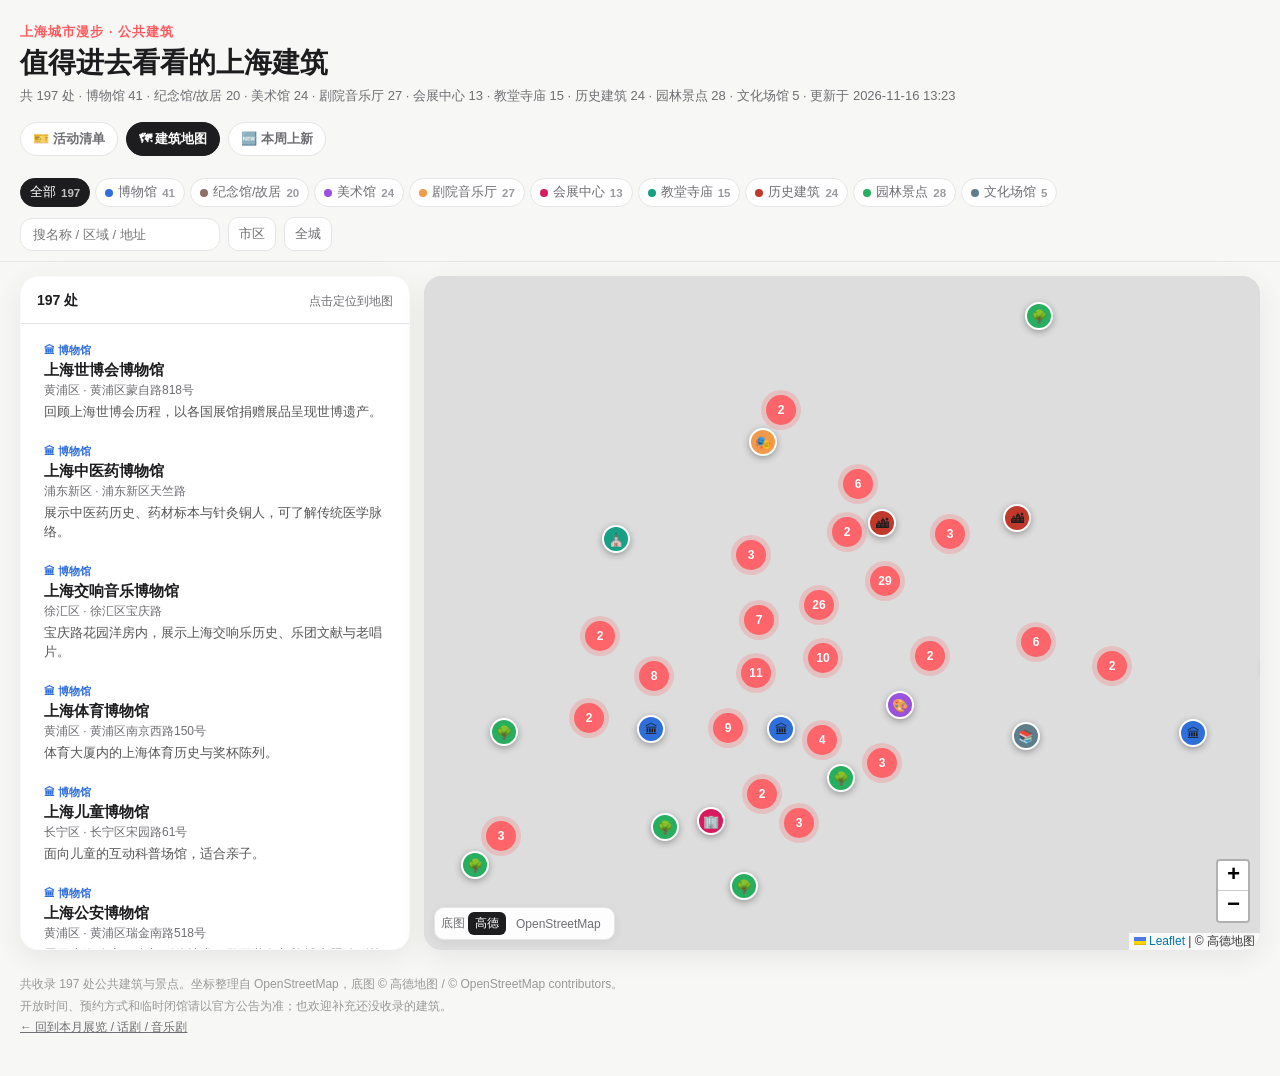
==== commit 3ca7624c: "自动更新上海活动清单" ====
--- a/docs/map.html
+++ b/docs/map.html
@@ -16,7 +16,7 @@
     <div>
       <p class="eyebrow">上海城市漫步 · 公共建筑</p>
       <h1>值得进去看看的上海建筑</h1>
-      <p class="updated">共 197 处 · 博物馆 41 · 纪念馆/故居 20 · 美术馆 24 · 剧院音乐厅 27 · 会展中心 13 · 教堂寺庙 15 · 历史建筑 24 · 园林景点 28 · 文化场馆 5 · 更新于 2026-11-12 14:18</p>
+      <p class="updated">共 197 处 · 博物馆 41 · 纪念馆/故居 20 · 美术馆 24 · 剧院音乐厅 27 · 会展中心 13 · 教堂寺庙 15 · 历史建筑 24 · 园林景点 28 · 文化场馆 5 · 更新于 2026-11-16 13:23</p>
     </div>
     <nav class="site-nav" aria-label="站点导航">
       <a href="index.html">🎫 活动清单</a>
@@ -63,7 +63,7 @@
     <p><a href="index.html">← 回到本月展览 / 话剧 / 音乐剧</a></p>
   </footer>
 
-  <script id="places-data" type="application/json">{"updated":"2026-11-12 14:18","count":197,"categories":[{"key":"museum","label":"博物馆","color":"#2f6fdb","emoji":"🏛","count":41},{"key":"memorial","label":"纪念馆/故居","color":"#8d6e63","emoji":"📜","count":20},{"key":"gallery","label":"美术馆","color":"#9b51e0","emoji":"🎨","count":24},{"key":"theater","label":"剧院音乐厅","color":"#f2994a","emoji":"🎭","count":27},{"key":"expo","label":"会展中心","color":"#d81b60","emoji":"🏢","count":13},{"key":"church","label":"教堂寺庙","color":"#16a085","emoji":"⛪","count":15},{"key":"landmark","label":"历史建筑","color":"#c0392b","emoji":"🏙","count":24},{"key":"garden","label":"园林景点","color":"#27ae60","emoji":"🌳","count":28},{"key":"culture","label":"文化场馆","color":"#607d8b","emoji":"📚","count":5}],"center":{"wgs":[31.2304,121.4737],"gcj":[31.228458,121.478223]},"places":[{"slug":"expo-museum","name":"上海世博会博物馆","category":"museum","district":"黄浦区","address":"黄浦区蒙自路818号","intro":"回顾上海世博会历程，以各国展馆捐赠展品呈现世博遗产。","site":"","wgs":[31.196368,121.477671],"gcj":[31.194399,121.482178]},{"slug":"shanghai-tcm-museum","name":"上海中医药博物馆","category":"museum","district":"浦东新区","address":"浦东新区天竺路","intro":"展示中医药历史、药材标本与针灸铜人，可了解传统医学脉络。","site":"","wgs":[31.194989,121.594987],"gcj":[31.19277,121.599186]},{"slug":"shanghai-symphony-museum","name":"上海交响音乐博物馆","category":"museum","district":"徐汇区","address":"徐汇区宝庆路","intro":"宝庆路花园洋房内，展示上海交响乐历史、乐团文献与老唱片。","site":"","wgs":[31.213452,121.445726],"gcj":[31.211567,121.450326]},{"slug":"shanghai-sports-museum","name":"上海体育博物馆","category":"museum","district":"黄浦区","address":"黄浦区南京西路150号","intro":"体育大厦内的上海体育历史与奖杯陈列。","site":"","wgs":[31.2357,121.4675],"gcj":[31.233777,121.472043]},{"slug":"shanghai-children-museum","name":"上海儿童博物馆","category":"museum","district":"长宁区","address":"长宁区宋园路61号","intro":"面向儿童的互动科普场馆，适合亲子。","site":"","wgs":[31.195953,121.408483],"gcj":[31.194101,121.41313]},{"slug":"shanghai-police-museum","name":"上海公安博物馆","category":"museum","district":"黄浦区","address":"黄浦区瑞金南路518号","intro":"展示上海公安历史与刑侦技术，警用装备与枪械专题陈列较有看头。","site":"","wgs":[31.200352,121.463799],"gcj":[31.198421,121.46835]},{"slug":"shanghai-museum-east","name":"上海博物馆东馆","category":"museum","district":"浦东新区","address":"浦东新区杨高南路","intro":"浦东新馆，展陈青铜、雕塑与书画等馆藏，空间开阔，观展动线更从容。","site":"","wgs":[31.222116,121.534357],"gcj":[31.219995,121.538669]},{"slug":"shanghai-museum","name":"上海博物馆（人民广场馆）","category":"museum","district":"黄浦区","address":"黄浦区人民大道201号","intro":"以中国古代青铜器、陶瓷与书画收藏见长，天圆地方的建筑造型同样值得一看。","site":"https://www.shanghaimuseum.cn","wgs":[31.230158,121.471],"gcj":[31.228223,121.475532]},{"slug":"shanghai-metro-museum","name":"上海地铁博物馆","category":"museum","district":"闵行区","address":"闵行区吴中路1799号","intro":"上海地铁发展史与隧道施工技术科普。","site":"","wgs":[31.171437,121.361698],"gcj":[31.16954,121.366306]},{"slug":"shanghai-urban-planning-exhibition","name":"上海城市规划展示馆","category":"museum","district":"黄浦区","address":"黄浦区人民大道100号","intro":"用大型城市模型展现上海城市格局与规划，直观理解城市生长。","site":"","wgs":[31.233371,121.470882],"gcj":[31.231438,121.475414]},{"slug":"shanghai-astronomy-museum","name":"上海天文馆","category":"museum","district":"浦东新区","address":"浦东新区临港大道380号","intro":"全球规模领先的天文主题馆，球幕影院与陨石藏品带人认识宇宙。","site":"","wgs":[30.91513,121.922585],"gcj":[30.912767,121.926669]},{"slug":"shanghai-craft-art-museum","name":"上海工艺美术博物馆","category":"museum","district":"徐汇区","address":"徐汇区汾阳路79号","intro":"汾阳路小洋楼内，陈列牙雕、绒绣、剪纸等上海传统工艺精品。","site":"","wgs":[31.212213,121.449893],"gcj":[31.21032,121.454483]},{"slug":"shanghai-history-museum","name":"上海市历史博物馆","category":"museum","district":"黄浦区","address":"黄浦区南京西路325号","intro":"原跑马总会大楼，展厅讲述上海从古至今的城市变迁与近代都会生活。","site":"","wgs":[31.232617,121.46662],"gcj":[31.230694,121.471166]},{"slug":"shanghai-insect-museum","name":"上海昆虫博物馆","category":"museum","district":"徐汇区","address":"徐汇区枫林路300号","intro":"中科院昆虫研究所的标本馆，昆虫多样性展示。","site":"","wgs":[31.196,121.453],"gcj":[31.194092,121.457581]},{"slug":"shanghai-meteorological-museum","name":"上海气象博物馆","category":"museum","district":"徐汇区","address":"徐汇区蒲西路166号","intro":"徐家汇观象台旧址，中国近代气象发源地。","site":"","wgs":[31.190847,121.436695],"gcj":[31.188967,121.441311]},{"slug":"shanghai-auto-museum","name":"上海汽车博物馆","category":"museum","district":"嘉定区","address":"嘉定区博园路","intro":"安亭汽车城里的汽车主题馆，从老爷车到概念车串起汽车百年。","site":"","wgs":[31.280532,121.165775],"gcj":[31.278636,121.170316]},{"slug":"shanghai-fire-museum","name":"上海消防博物馆","category":"museum","district":"长宁区","address":"长宁区中山西路229号","intro":"上海消防历史与装备陈列，适合亲子科普。","site":"","wgs":[31.213,121.4095],"gcj":[31.211156,121.414148]},{"slug":"jewish-refugee-museum","name":"上海犹太难民纪念馆","category":"museum","district":"虹口区","address":"虹口区长阳路62号","intro":"在摩西会堂旧址，讲述二战期间犹太难民在上海避难的往事。","site":"","wgs":[31.256147,121.50482],"gcj":[31.254125,121.509236]},{"slug":"shanghai-glass-museum","name":"上海玻璃博物馆","category":"museum","district":"宝山区","address":"宝山区长江西路","intro":"由旧玻璃厂改造，以玻璃工艺和当代玻璃艺术为特色，工坊气息浓。","site":"","wgs":[31.345676,121.467324],"gcj":[31.343797,121.471877]},{"slug":"shanghai-telecom-museum","name":"上海电信博物馆","category":"museum","district":"黄浦区","address":"黄浦区延安东路34号","intro":"从电报、电话到移动通信，串起上海电信业的百年演进。","site":"","wgs":[31.235301,121.486298],"gcj":[31.233325,121.490779]},{"slug":"shanghai-film-museum","name":"上海电影博物馆","category":"museum","district":"徐汇区","address":"徐汇区影业街","intro":"在上影厂原址，展示中国电影史、老海报与片场道具，光影氛围浓。","site":"","wgs":[31.188091,121.433655],"gcj":[31.186214,121.438276]},{"slug":"shanghai-science-technology-museum","name":"上海科技馆","category":"museum","district":"浦东新区","address":"浦东新区世纪大道2000号","intro":"用互动展项讲科学与技术，机器人世界和球幕影院人气很高。","site":"https://www.sstm.org.cn","wgs":[31.220602,121.536733],"gcj":[31.218475,121.541038]},{"slug":"shanghai-textile-museum","name":"上海纺织博物馆","category":"museum","district":"普陀区","address":"普陀区澳门路150号","intro":"老纺织厂改造，讲述上海纺织工业百年。","site":"","wgs":[31.248646,121.441527],"gcj":[31.246785,121.446139]},{"slug":"shanghai-natural-history-museum","name":"上海自然博物馆","category":"museum","district":"静安区","address":"静安区北京西路510号","intro":"以自然演化与生物多样性为主线，恐龙骨架与标本阵列尤其震撼。","site":"https://www.snhm.org.cn","wgs":[31.236866,121.4577],"gcj":[31.234967,121.462272]},{"slug":"shanghai-post-museum","name":"上海邮政博物馆","category":"museum","district":"虹口区","address":"虹口区北苏州路","intro":"设在邮政总局大楼内，展示近代邮政史与邮票，可顺带看古典穹顶。","site":"","wgs":[31.246407,121.480755],"gcj":[31.244452,121.485256]},{"slug":"shanghai-railway-museum","name":"上海铁路博物馆","category":"museum","district":"静安区","address":"静安区天目东路","intro":"在原上海北站旧址，陈列老式机车、铁路设备与近代铁路史料。","site":"","wgs":[31.251986,121.47179],"gcj":[31.250059,121.476321]},{"slug":"shanghai-luxun-memorial","name":"上海鲁迅纪念馆","category":"museum","district":"虹口区","address":"虹口区甜爱路200号","intro":"位于鲁迅公园内，陈列鲁迅手稿、藏书与生平资料，环境清幽。","site":"","wgs":[31.271681,121.4794],"gcj":[31.269741,121.483908]},{"slug":"cpc-first-congress-memorial","name":"中共一大纪念馆","category":"museum","district":"黄浦区","address":"黄浦区黄陂南路","intro":"藏在石库门里弄中，展示中共一大历史与建党初期的文献实物。","site":"","wgs":[31.221785,121.471352],"gcj":[31.219845,121.475882]},{"slug":"china-navigation-museum","name":"中国航海博物馆","category":"museum","district":"浦东新区","address":"浦东新区申港大道197号","intro":"位于临港，外形如风帆，展示中国航海史、古船模型与船舶技术。","site":"","wgs":[30.898877,121.915453],"gcj":[30.896499,121.919533]},{"slug":"china-securities-museum","name":"中国证券博物馆","category":"museum","district":"虹口区","address":"虹口区黄浦路","intro":"原浦江饭店，展示中国证券市场的历史与老票证，建筑本身也耐看。","site":"","wgs":[31.246136,121.486401],"gcj":[31.244165,121.490882]},{"slug":"jiading-museum","name":"嘉定博物馆","category":"museum","district":"嘉定区","address":"嘉定区博乐路215号","intro":"嘉定地方历史与文物陈列，法华塔旁。","site":"","wgs":[31.382904,121.248794],"gcj":[31.38094,121.253233]},{"slug":"fengxian-museum","name":"奉贤博物馆","category":"museum","district":"奉贤区","address":"奉贤区湖畔路399号","intro":"奉贤历史与海塘文化，上海之鱼畔。","site":"","wgs":[30.9185,121.493],"gcj":[30.916329,121.49743]},{"slug":"chongming-museum","name":"崇明博物馆","category":"museum","district":"崇明区","address":"崇明区城桥镇鳌山路696号","intro":"崇明学宫古建筑群内的岛屿历史陈列。","site":"","wgs":[31.626,121.397],"gcj":[31.624259,121.401686]},{"slug":"songjiang-museum","name":"松江博物馆","category":"museum","district":"松江区","address":"松江区中山东路233号","intro":"松江府城历史与文物，了解上海之根。","site":"","wgs":[31.008416,121.242003],"gcj":[31.006275,121.24641]},{"slug":"dong-haoyun-shipping-museum","name":"董浩云航运博物馆","category":"museum","district":"徐汇区","address":"徐汇区华山路1954号","intro":"交大校园内的航运史博物馆，船模与航海文物。","site":"","wgs":[31.202081,121.430417],"gcj":[31.200215,121.435045]},{"slug":"guanfu-museum","name":"观复博物馆","category":"museum","district":"浦东新区","address":"浦东新区花园石桥路","intro":"马未都创办的上海馆，在高楼中陈列陶瓷、家具与金器等传统器物。","site":"","wgs":[31.235763,121.501492],"gcj":[31.233742,121.505918]},{"slug":"jinshan-museum","name":"金山区博物馆","category":"museum","district":"金山区","address":"金山区金山大道1800号","intro":"金山地方史与文物，了解杭州湾北岸。","site":"","wgs":[30.741,121.341],"gcj":[30.738825,121.34553]},{"slug":"qian-xuesen-library","name":"钱学森图书馆","category":"museum","district":"徐汇区","address":"徐汇区华山路","intro":"交大校园内，陈列钱学森手稿、书信与航天文献，致敬科学人生。","site":"","wgs":[31.203028,121.43074],"gcj":[31.201162,121.435367]},{"slug":"minhang-museum","name":"闵行博物馆","category":"museum","district":"闵行区","address":"闵行区新镇路1538号","intro":"闵行区域历史与马桥文化陈列。","site":"","wgs":[31.162563,121.354755],"gcj":[31.160651,121.35935]},{"slug":"aurora-museum","name":"震旦博物馆","category":"museum","district":"浦东新区","address":"浦东新区富城路99号","intro":"安藤忠雄设计的馆舍，以陶俑、玉器与佛教造像等古器物收藏见长。","site":"","wgs":[31.236503,121.495396],"gcj":[31.234501,121.499844]},{"slug":"qingpu-museum","name":"青浦博物馆","category":"museum","district":"青浦区","address":"青浦区华青南路1000号","intro":"青浦地方史与崧泽、福泉山遗址文物。","site":"","wgs":[31.15,121.12],"gcj":[31.148111,121.124602]},{"slug":"cohesion-project-museum","name":"上海凝聚力工程博物馆","category":"memorial","district":"长宁区","address":"长宁区长宁路878号","intro":"展示上海基层党建与社区治理的专题博物馆。","site":"","wgs":[31.222235,121.414616],"gcj":[31.220393,121.419263]},{"slug":"shanghai-underground-party-memorial","name":"上海地下组织斗争史陈列馆","category":"memorial","district":"静安区","address":"静安区愚园路81号","intro":"刘长胜故居，展示中共上海地下组织的斗争史。","site":"","wgs":[31.226608,121.441761],"gcj":[31.224737,121.446371]},{"slug":"sun-yat-sen-former-residence","name":"上海孙中山故居纪念馆","category":"memorial","district":"黄浦区","address":"黄浦区香山路7号","intro":"孙中山在上海的寓所，室内陈设保留生前原貌。","site":"","wgs":[31.218,121.4625],"gcj":[31.216081,121.467057]},{"slug":"song-qingling-former-residence","name":"上海宋庆龄故居纪念馆","category":"memorial","district":"徐汇区","address":"徐汇区淮海中路1843号","intro":"宋庆龄晚年居所，花园别墅与生平陈列并存。","site":"","wgs":[31.205828,121.434357],"gcj":[31.203958,121.438979]},{"slug":"mao-zedong-former-residence","name":"上海毛泽东旧居陈列馆","category":"memorial","district":"静安区","address":"静安区茂名北路120弄7号","intro":"毛泽东在上海的旧居陈列，石库门里弄中的革命记忆。","site":"","wgs":[31.22829,121.455942],"gcj":[31.226391,121.460518]},{"slug":"songhu-resistance-memorial","name":"上海淞沪抗战纪念馆","category":"memorial","district":"宝山区","address":"宝山区友谊路1号","intro":"宝山临江的抗战纪念地，塔馆合一讲述淞沪会战。","site":"","wgs":[31.411996,121.490695],"gcj":[31.410072,121.495175]},{"slug":"cai-yuanpei-former-residence","name":"上海蔡元培故居陈列馆","category":"memorial","district":"静安区","address":"静安区华山路303弄16号","intro":"华山路花园住宅，蔡元培在上海的居所与陈列。","site":"","wgs":[31.220673,121.442968],"gcj":[31.218797,121.447575]},{"slug":"taofen-memorial","name":"上海韬奋纪念馆","category":"memorial","district":"黄浦区","address":"黄浦区重庆南路205弄53号","intro":"邹韬奋故居与生平陈列，新闻出版人的纪念地。","site":"","wgs":[31.216323,121.466667],"gcj":[31.214393,121.471211]},{"slug":"luxun-former-residence","name":"上海鲁迅故居","category":"memorial","district":"虹口区","address":"虹口区山阴路大陆新村9号","intro":"鲁迅最后的寓所，三层里弄住宅原状陈列。","site":"","wgs":[31.268231,121.479929],"gcj":[31.266288,121.484435]},{"slug":"cpc-second-congress-memorial","name":"中共二大会址纪念馆","category":"memorial","district":"静安区","address":"静安区老成都北路7弄30号","intro":"石库门里的中共二大会址，第一部党章在此诞生。","site":"","wgs":[31.228,121.4625],"gcj":[31.226086,121.467058]},{"slug":"cpc-fourth-congress-memorial","name":"中共四大会址纪念馆","category":"memorial","district":"虹口区","address":"虹口区四川北路1468号","intro":"中共四大召开地，展厅讲述革命统一战线与工农运动。","site":"","wgs":[31.256,121.4793],"gcj":[31.254054,121.483807]},{"slug":"zhougong-mansion","name":"中国共产党代表团驻沪办事处纪念馆","category":"memorial","district":"黄浦区","address":"黄浦区思南路73号","intro":"中共代表团驻沪办事处旧址，思南路花园洋房。","site":"","wgs":[31.2125,121.4649],"gcj":[31.210572,121.469449]},{"slug":"left-wing-writers-memorial","name":"中国左翼作家联盟会址纪念馆","category":"memorial","district":"虹口区","address":"虹口区多伦路201弄2号","intro":"左翼作家联盟成立地，多伦路文化街上的红色记忆。","site":"","wgs":[31.265,121.477],"gcj":[31.263064,121.481515]},{"slug":"sihang-warehouse-memorial","name":"四行仓库抗战纪念馆","category":"memorial","district":"静安区","address":"静安区光复路1号","intro":"苏州河畔的抗战遗址，西墙上密布的弹孔是直观的历史现场。","site":"","wgs":[31.242215,121.466626],"gcj":[31.240297,121.471172]},{"slug":"national-anthem-exhibition-hall","name":"国歌展示馆","category":"memorial","district":"杨浦区","address":"杨浦区荆州路151号","intro":"《义勇军进行曲》诞生地主题馆，讲述国歌故事。","site":"","wgs":[31.258,121.518],"gcj":[31.25594,121.522369]},{"slug":"ba-jin-former-residence","name":"巴金故居","category":"memorial","district":"徐汇区","address":"徐汇区武康路113号","intro":"巴金在武康路的住所，书房与手稿还原写作现场。","site":"","wgs":[31.2123,121.4354],"gcj":[31.210432,121.44002]},{"slug":"zhang-wentian-former-residence","name":"张闻天故居","category":"memorial","district":"浦东新区","address":"浦东新区祝桥镇","intro":"浦东祝桥的江南民居，张闻天生平陈列。","site":"","wgs":[31.133828,121.75809],"gcj":[31.131763,121.762454]},{"slug":"ke-ling-former-residence","name":"柯灵故居","category":"memorial","district":"徐汇区","address":"徐汇区复兴西路147号","intro":"复兴西路上的文人旧居，展示柯灵生平与文学成就。","site":"","wgs":[31.2124,121.4385],"gcj":[31.210527,121.443115]},{"slug":"chen-yun-memorial","name":"陈云纪念馆","category":"memorial","district":"青浦区","address":"青浦区练塘镇朱枫公路3516号","intro":"青浦练塘的陈云故里，生平陈列与故居建筑。","site":"","wgs":[31.008977,121.03933],"gcj":[31.006943,121.04383]},{"slug":"longhua-martyrs-cemetery","name":"龙华烈士陵园","category":"memorial","district":"徐汇区","address":"徐汇区龙华西路180号","intro":"龙华革命烈士纪念地，陵园与纪念馆庄重肃穆。","site":"","wgs":[31.177499,121.445043],"gcj":[31.175598,121.449641]},{"slug":"ucca-edge","name":"上海UCCA Edge","category":"gallery","district":"静安区","address":"静安区西藏北路88号","intro":"UCCA在上海的展馆，位于盈凯文创广场，主推国际当代艺术大展。","site":"","wgs":[31.244,121.4676],"gcj":[31.24208,121.472144]},{"slug":"shanghai-chinese-painting-academy","name":"上海中国画院美术馆","category":"gallery","district":"徐汇区","address":"徐汇区岳阳路197号","intro":"上海中国画院的美术馆，海派书画展览。","site":"","wgs":[31.2075,121.448],"gcj":[31.205608,121.452594]},{"slug":"jiushi-art-museum","name":"上海久事美术馆","category":"gallery","district":"黄浦区","address":"黄浦区中山东一路27号","intro":"外滩历史建筑内的艺术空间，常办海派绘画与现当代艺术展。","site":"","wgs":[31.242193,121.485417],"gcj":[31.240223,121.489901]},{"slug":"rockbund-art-museum","name":"上海外滩美术馆","category":"gallery","district":"黄浦区","address":"黄浦区虎丘路20号","intro":"由近代文会大楼改建，专注当代艺术，顶层可望外滩街景。","site":"https://www.rockbundartmuseum.org","wgs":[31.243175,121.48302],"gcj":[31.241212,121.487513]},{"slug":"duolun-museum-of-modern-art","name":"上海多伦现代美术馆","category":"gallery","district":"虹口区","address":"虹口区多伦路27号","intro":"多伦路上的当代艺术馆，以实验性展览和青年艺术家项目为主。","site":"","wgs":[31.263779,121.478504],"gcj":[31.261838,121.483014]},{"slug":"power-station-of-art","name":"上海当代艺术博物馆","category":"gallery","district":"黄浦区","address":"黄浦区花园港路200号","intro":"由南市发电厂改造，高耸烟囱是标志，主推当代艺术大型展览。","site":"https://www.powerstationofart.com","wgs":[31.203059,121.493897],"gcj":[31.201045,121.498348]},{"slug":"mocashanghai","name":"上海当代艺术馆","category":"gallery","district":"黄浦区","address":"黄浦区南京西路","intro":"人民公园内的当代艺术馆，以当代艺术与设计展览为主，庭院幽静。","site":"","wgs":[31.233287,121.468206],"gcj":[31.231361,121.472747]},{"slug":"scop","name":"上海摄影艺术中心","category":"gallery","district":"徐汇区","address":"徐汇区龙腾大道2555号","intro":"西岸的摄影专题空间，常办纪实与艺术摄影展，展厅简洁明亮。","site":"","wgs":[31.169876,121.458398],"gcj":[31.167943,121.462962]},{"slug":"shanghai-oil-painting-sculpture-academy","name":"上海油画雕塑院美术馆","category":"gallery","district":"长宁区","address":"长宁区金珠路111号","intro":"上海油画雕塑院附属美术馆，现当代雕塑与绘画。","site":"","wgs":[31.204,121.398],"gcj":[31.202152,121.402649]},{"slug":"tank-shanghai","name":"上海油罐艺术中心","category":"gallery","district":"徐汇区","address":"徐汇区龙腾大道2380号","intro":"西岸旧机场储油罐改造，五个罐体连成展馆，工业感十足。","site":"","wgs":[31.1667,121.4593],"gcj":[31.164763,121.463861]},{"slug":"china-art-museum","name":"中华艺术宫（上海美术馆）","category":"gallery","district":"浦东新区","address":"浦东新区上南路205号","intro":"原世博会中国馆，红色斗拱造型醒目，常设近现代美术作品大展。","site":"","wgs":[31.186484,121.489926],"gcj":[31.184474,121.49439]},{"slug":"yuz-museum","name":"余德耀美术馆","category":"gallery","district":"青浦区","address":"青浦区蟠鼎路","intro":"青浦蟠龙天地内，以当代艺术收藏与大型装置展为主，空间开阔。","site":"","wgs":[31.1914,121.273079],"gcj":[31.189369,121.277516]},{"slug":"liu-haisu-art-museum","name":"刘海粟美术馆","category":"gallery","district":"长宁区","address":"长宁区延安西路1609号","intro":"以刘海粟捐赠作品与近现代美术收藏为基础，兼办当代艺术展览。","site":"","wgs":[31.211356,121.414619],"gcj":[31.209509,121.419265]},{"slug":"fosun-foundation","name":"复星艺术中心","category":"gallery","district":"黄浦区","address":"黄浦区中山东二路600号","intro":"会动的金色幕帘立面是外滩一景，常办当代艺术与设计展览。","site":"","wgs":[31.228881,121.493579],"gcj":[31.226881,121.498033]},{"slug":"baolong-art-museum","name":"宝龙美术馆","category":"gallery","district":"闵行区","address":"闵行区新镇路","intro":"闵行七宝的大型民营馆，常设近现代书画与当代艺术，展厅宽阔。","site":"","wgs":[31.160424,121.353319],"gcj":[31.158509,121.357911]},{"slug":"how-art-museum","name":"昊美术馆","category":"gallery","district":"浦东新区","address":"浦东新区祖冲之路2277弄1号","intro":"浦东的民营当代美术馆，关注国际当代艺术与新媒体装置。","site":"","wgs":[31.21443,121.624173],"gcj":[31.212235,121.628384]},{"slug":"ming-contemporary-art-museum","name":"明当代美术馆","category":"gallery","district":"静安区","address":"静安区永和东路436号","intro":"由旧厂房改造，聚焦现场艺术、表演与实验性当代艺术项目。","site":"","wgs":[31.293532,121.453158],"gcj":[31.291667,121.457747]},{"slug":"start-museum","name":"星美术馆","category":"gallery","district":"徐汇区","address":"徐汇区瑞宁路","intro":"西岸铁路旁的当代美术馆，以白色盒体建筑与大型个展见长。","site":"","wgs":[31.189717,121.465712],"gcj":[31.187776,121.470257]},{"slug":"zhu-qizhan-art-museum","name":"朱屺瞻艺术馆","category":"gallery","district":"虹口区","address":"虹口区欧阳路580号","intro":"虹口欧阳路上的艺术馆，朱屺瞻书画与展览。","site":"","wgs":[31.27636,121.481612],"gcj":[31.274416,121.486112]},{"slug":"museum-of-art-pudong","name":"浦东美术馆","category":"gallery","district":"浦东新区","address":"浦东新区明珠塔路","intro":"临江而立的当代美术馆，展厅面向外滩，建筑与展览同样值得看。","site":"https://www.museumofartpd.org.cn","wgs":[31.240309,121.491972],"gcj":[31.238319,121.496433]},{"slug":"modern-art-museum","name":"艺仓美术馆","category":"gallery","district":"浦东新区","address":"浦东新区滨江大道4777号","intro":"黄浦江畔老煤仓改造，以当代艺术展为主，可眺望浦江与陆家嘴。","site":"","wgs":[31.218474,121.508034],"gcj":[31.216425,121.512435]},{"slug":"west-bund-museum","name":"西岸美术馆","category":"gallery","district":"徐汇区","address":"徐汇区龙腾大道2600号","intro":"西岸滨江的当代艺术馆，与蓬皮杜中心合作呈现现当代艺术展。","site":"","wgs":[31.169624,121.459294],"gcj":[31.167689,121.463856]},{"slug":"long-museum-pudong","name":"龙美术馆（浦东馆）","category":"gallery","district":"浦东新区","address":"浦东新区罗山路2255弄210号","intro":"延续龙美术馆收藏脉络，聚焦近现代书画与当代艺术展览。","site":"","wgs":[31.21813,121.569721],"gcj":[31.215939,121.573947]},{"slug":"long-museum-west-bund","name":"龙美术馆（西岸馆）","category":"gallery","district":"徐汇区","address":"徐汇区龙腾大道3398号","intro":"以伞拱结构构筑展厅，常规陈列近现代绘画与古器物，空间感强。","site":"http://www.thelongmuseum.org","wgs":[31.185916,121.460193],"gcj":[31.183987,121.464754]},{"slug":"1862-theatre","name":"1862时尚艺术中心","category":"theater","district":"浦东新区","address":"浦东新区滨江大道1777号","intro":"由1862年创建的祥生船厂改造，保留工业结构，上演戏剧与音乐演出。","site":"","wgs":[31.246437,121.509801],"gcj":[31.244396,121.514198]},{"slug":"shanghai-oriental-art-center","name":"上海东方艺术中心","category":"theater","district":"浦东新区","address":"浦东新区丁香路","intro":"蝴蝶兰造型的演出综合体，音乐厅、歌剧厅与演奏厅并存。","site":"","wgs":[31.224877,121.536905],"gcj":[31.222751,121.54121]},{"slug":"shanghai-symphony-hall","name":"上海交响乐团音乐厅","category":"theater","district":"徐汇区","address":"徐汇区淮海中路1285弄","intro":"上交驻场，葡萄园式观众席环绕舞台，主打交响乐与室内乐。","site":"","wgs":[31.213431,121.447084],"gcj":[31.211544,121.451681]},{"slug":"shanghai-poly-grand-theatre","name":"上海保利大剧院","category":"theater","district":"嘉定区","address":"嘉定区远香湖路","intro":"安藤忠雄设计，临远香湖而建，以话剧、音乐会与亲子演出为主。","site":"","wgs":[31.35536,121.26054],"gcj":[31.35339,121.26498]},{"slug":"shanghai-centre-theatre","name":"上海商城剧院","category":"theater","district":"静安区","address":"静安区南京西路1376号","intro":"南京西路商城内的剧院，音乐与戏剧演出。","site":"","wgs":[31.2287,121.4475],"gcj":[31.226819,121.452097]},{"slug":"shanghai-international-dance-center","name":"上海国际舞蹈中心","category":"theater","district":"长宁区","address":"长宁区虹桥路1650号","intro":"以舞蹈演出为主，兼具芭蕾、现代舞演出与舞蹈教育功能。","site":"","wgs":[31.201099,121.390632],"gcj":[31.199247,121.395278]},{"slug":"shanghai-city-theatre","name":"上海城市剧院","category":"theater","district":"闵行区","address":"闵行区都市路4889号","intro":"莘庄的城市剧院，话剧、儿童剧与音乐会。","site":"","wgs":[31.106534,121.385301],"gcj":[31.104629,121.389935]},{"slug":"shanghai-grand-world","name":"上海大世界","category":"theater","district":"黄浦区","address":"黄浦区宁海东路","intro":"1917年开业的游乐场，以非遗展演、杂技曲艺与互动体验为特色。","site":"","wgs":[31.229685,121.47469],"gcj":[31.22774,121.47921]},{"slug":"shanghai-grand-theatre","name":"上海大剧院","category":"theater","district":"黄浦区","address":"黄浦区黄陂北路300号","intro":"人民广场畔的综合性剧院，上演歌剧、芭蕾与交响音乐会，大厅敞亮。","site":"","wgs":[31.231494,121.467311],"gcj":[31.229569,121.471854]},{"slug":"daning-theatre","name":"上海大宁剧院","category":"theater","district":"静安区","address":"静安区平型关路1222号","intro":"海上文化中心内的大剧场，戏剧、音乐会演出。","site":"","wgs":[31.285892,121.452127],"gcj":[31.284027,121.456718]},{"slug":"wanping-theatre","name":"上海宛平剧院","category":"theater","district":"徐汇区","address":"徐汇区中山南二路857-859号","intro":"以戏曲演出为主的剧院，京剧、越剧、昆剧等轮番登场，设施现代。","site":"","wgs":[31.186878,121.447124],"gcj":[31.184978,121.451718]},{"slug":"shanghai-culture-square","name":"上海文化广场","category":"theater","district":"黄浦区","address":"黄浦区茂名南路","intro":"以音乐剧、话剧和舞蹈演出为主，地下剧场空间颇具规模。","site":"","wgs":[31.213814,121.457731],"gcj":[31.211904,121.462301]},{"slug":"yihai-theatre","name":"上海艺海剧院","category":"theater","district":"静安区","address":"静安区江宁路466号","intro":"江宁路上的话剧演出空间，上海话剧艺术中心剧场之一。","site":"","wgs":[31.2366,121.4473],"gcj":[31.234723,121.451898]},{"slug":"shanghai-drama-arts-centre","name":"上海话剧艺术中心","category":"theater","district":"徐汇区","address":"徐汇区安福路","intro":"上海话剧主要演出阵地，常年上演国内外话剧与原创剧目。","site":"","wgs":[31.215738,121.436571],"gcj":[31.21387,121.44119]},{"slug":"shanghai-concert-hall","name":"上海音乐厅","category":"theater","district":"黄浦区","address":"黄浦区延安东路523号","intro":"1930年建成的欧式老音乐厅，以室内乐与古典音乐会为主，音效温润。","site":"","wgs":[31.228931,121.473317],"gcj":[31.226989,121.477841]},{"slug":"shanghai-circus-world","name":"上海马戏城","category":"theater","district":"静安区","address":"静安区共和新路","intro":"以杂技马戏演出为特色的剧场，大剧场内常演多媒体杂技秀。","site":"","wgs":[31.280016,121.446924],"gcj":[31.278159,121.451527]},{"slug":"shangyin-opera-house","name":"上音歌剧院","category":"theater","district":"徐汇区","address":"徐汇区汾阳路20号","intro":"上海音乐学院的歌剧院，融入历史街区，主推歌剧与声乐演出。","site":"","wgs":[31.216428,121.450731],"gcj":[31.214535,121.455319]},{"slug":"china-theatre","name":"中国大戏院","category":"theater","district":"黄浦区","address":"黄浦区牛庄路700-714号","intro":"近代老戏院，修缮后以戏曲、话剧和音乐剧演出为主，门脸复古。","site":"","wgs":[31.239647,121.471999],"gcj":[31.237714,121.476528]},{"slug":"nine-trees-art-center","name":"九棵树未来艺术中心","category":"theater","district":"奉贤区","address":"奉贤区树桓路","intro":"奉贤新城森林间的艺术中心，含剧场与户外舞台，上演戏剧音乐会。","site":"","wgs":[30.942678,121.480633],"gcj":[30.940558,121.485108]},{"slug":"asia-mansion","name":"亚洲大厦·星空间","category":"theater","district":"黄浦区","address":"黄浦区汉口路663号","intro":"亚洲大厦内的演艺空间群，以沉浸式音乐剧和小剧场演出闻名。","site":"","wgs":[31.235882,121.473553],"gcj":[31.233943,121.478077]},{"slug":"peoples-grand-theatre","name":"人民大舞台","category":"theater","district":"黄浦区","address":"黄浦区九江路663号","intro":"人民广场附近的老牌舞台，以上演戏曲、话剧和综艺演出为主。","site":"","wgs":[31.23611,121.473462],"gcj":[31.234171,121.477986]},{"slug":"lyceum-theatre","name":"兰心大戏院","category":"theater","district":"黄浦区","address":"黄浦区茂名南路57号","intro":"始建于1867年的沪上老牌剧场，现以话剧与音乐剧演出为主。","site":"","wgs":[31.222891,121.455968],"gcj":[31.22099,121.460543]},{"slug":"cathay-theatre","name":"国泰电影院","category":"theater","district":"黄浦区","address":"黄浦区淮海中路870号","intro":"1932年建成的老影院，装饰艺术风格立面，是淮海路的地标之一。","site":"","wgs":[31.220074,121.456857],"gcj":[31.218169,121.46143]},{"slug":"grand-cinema","name":"大光明电影院","category":"theater","district":"黄浦区","address":"黄浦区南京西路","intro":"1928年开业的老影院，装饰艺术风格，曾被誉为远东第一影院。","site":"","wgs":[31.234853,121.466531],"gcj":[31.232932,121.471077]},{"slug":"tianchan-yifu-stage","name":"天蟾逸夫舞台","category":"theater","district":"黄浦区","address":"黄浦区汕头路","intro":"上海京剧演出的重要剧场，以京剧为主兼演各地方戏，戏迷聚集。","site":"","wgs":[31.233584,121.472904],"gcj":[31.231645,121.47743]},{"slug":"majestic-theatre","name":"美琪大戏院","category":"theater","district":"静安区","address":"静安区江宁路99号","intro":"1941年开业的老戏院，装饰艺术风格，现上演话剧、舞剧与音乐剧。","site":"","wgs":[31.231471,121.45162],"gcj":[31.229583,121.456207]},{"slug":"jasmine-theatre","name":"茉莉花剧场","category":"theater","district":"黄浦区","address":"黄浦区云南中路","intro":"以话剧与小型音乐剧演出为主的小剧场，座位紧凑，观演距离近。","site":"","wgs":[31.23205,121.473953],"gcj":[31.230108,121.478475]},{"slug":"shanghai-expo-center","name":"上海世博中心","category":"expo","district":"浦东新区","address":"上海市浦东新区世博大道1500号","intro":"世博园区内的会议中心，大型会议与演出场地。","site":"","wgs":[31.1878,121.4875],"gcj":[31.185798,121.491972]},{"slug":"shanghai-world-expo-exhibition-center","name":"上海世博展览馆","category":"expo","district":"浦东新区","address":"上海市浦东新区博成路850号","intro":"世博园区内的展览馆，承接大型展会与活动。","site":"","wgs":[31.184507,121.48548],"gcj":[31.182509,121.489959]},{"slug":"shanghai-mart","name":"上海世贸商城","category":"expo","district":"长宁区","address":"上海市长宁区延安西路2299号","intro":"虹桥的贸易展贸综合体，常年举办纺织服装类展会。","site":"","wgs":[31.203765,121.396167],"gcj":[31.201916,121.400815]},{"slug":"shanghai-everbright-convention-center","name":"上海光大会展中心","category":"expo","district":"徐汇区","address":"上海市徐汇区漕宝路66号","intro":"漕河泾旁的会展中心，展会与会议活动频繁。","site":"","wgs":[31.1688,121.429],"gcj":[31.166919,121.433627]},{"slug":"shanghai-agricultural-exhibition-center","name":"上海农业展览馆","category":"expo","district":"长宁区","address":"上海市长宁区虹桥路2268号","intro":"虹桥的农业主题展馆，农产品展销与年货展。","site":"","wgs":[31.1975,121.383],"gcj":[31.195641,121.387639]},{"slug":"shanghai-international-convention-center","name":"上海国际会议中心","category":"expo","district":"浦东新区","address":"上海市浦东新区滨江大道2727号","intro":"陆家嘴滨江的会议中心，APEC 等国际会议举办地。","site":"","wgs":[31.241495,121.492444],"gcj":[31.239504,121.496903]},{"slug":"shanghai-international-exhibition-center","name":"上海国际展览中心","category":"expo","district":"长宁区","address":"上海市长宁区娄山关路88号","intro":"虹桥开发区内的老牌展览馆，中小型专业展为主。","site":"","wgs":[31.2058,121.401],"gcj":[31.203953,121.405649]},{"slug":"shanghai-exhibition-center","name":"上海展览中心","category":"expo","district":"静安区","address":"上海市静安区延安中路1000号","intro":"原中苏友好大厦，俄罗斯古典风格，尖顶与广场气势恢宏。","site":"","wgs":[31.226079,121.448491],"gcj":[31.224195,121.453086]},{"slug":"shanghai-new-international-expo-center","name":"上海新国际博览中心","category":"expo","district":"浦东新区","address":"上海市浦东新区龙阳路2345号","intro":"浦东的大型展馆群，车展、工业展常年在此举办。","site":"","wgs":[31.211934,121.563387],"gcj":[31.209749,121.567624]},{"slug":"shanghai-auto-exhibition-center","name":"上海汽车会展中心","category":"expo","district":"嘉定区","address":"上海市嘉定区博园路7575号","intro":"安亭汽车城旁的会展中心，车展与汽车活动多。","site":"","wgs":[31.28,121.165],"gcj":[31.278105,121.169542]},{"slug":"shanghai-pudong-exhibition-center","name":"上海浦东展览馆","category":"expo","district":"浦东新区","address":"上海市浦东新区合欢路201号","intro":"浦东的展览场馆，常办车展、消费展与大型活动。","site":"","wgs":[31.223636,121.544485],"gcj":[31.221492,121.548768]},{"slug":"shanghai-cross-border-procurement-center","name":"上海跨国采购会展中心","category":"expo","district":"普陀区","address":"上海市普陀区中江路35号","intro":"苏州河畔的会展中心，承接专业展会与会议。","site":"","wgs":[31.224,121.3875],"gcj":[31.222157,121.392146]},{"slug":"national-exhibition-center","name":"国家会展中心（上海）","category":"expo","district":"青浦区","address":"上海市青浦区崧泽大道333号","intro":"虹桥的国家级会展综合体，进博会主场馆。","site":"","wgs":[31.191675,121.297524],"gcj":[31.189674,121.301998]},{"slug":"shanghai-community-church","name":"上海国际礼拜堂","category":"church","district":"徐汇区","address":"徐汇区衡山路53号","intro":"1925年建成的哥特复兴式教堂，砖木结构，礼拜堂空间高敞。","site":"","wgs":[31.208056,121.443612],"gcj":[31.206173,121.448216]},{"slug":"ohel-rachel-synagogue","name":"上海犹太会堂（西摩会堂）","category":"church","district":"静安区","address":"静安区陕西北路500号","intro":"1920年建成的犹太会堂，新古典柱廊立面，保存完整，现作文化空间。","site":"","wgs":[31.233454,121.448267],"gcj":[31.231574,121.452863]},{"slug":"russian-orthodox-church","name":"东正教圣母大堂","category":"church","district":"徐汇区","address":"徐汇区新乐路55号","intro":"1936年建成的拜占庭式东正教堂，洋葱头穹顶，新乐路地标。","site":"","wgs":[31.219417,121.450948],"gcj":[31.217525,121.455536]},{"slug":"sheshan-basilica","name":"佘山天主教堂","category":"church","district":"松江区","address":"松江区佘山山顶","intro":"佘山之巅的罗马式天主教堂，双塔耸立，可俯瞰松江一带田园。","site":"","wgs":[31.096316,121.18794],"gcj":[31.094288,121.19242]},{"slug":"holy-trinity-cathedral","name":"圣三一堂","category":"church","district":"黄浦区","address":"黄浦区九江路219号","intro":"1869年建成的英国圣公会教堂，红砖哥特风，曾为外侨礼拜场所。","site":"","wgs":[31.238447,121.481776],"gcj":[31.236486,121.486273]},{"slug":"xiaotaoyuan-mosque","name":"小桃园清真寺","category":"church","district":"黄浦区","address":"黄浦区小桃园街52号","intro":"1917年始建的清真寺，绿色穹顶与宣礼塔，上海伊斯兰教重要场所。","site":"","wgs":[31.222664,121.485055],"gcj":[31.220686,121.489539]},{"slug":"xujiahui-cathedral","name":"徐家汇天主教堂","category":"church","district":"徐汇区","address":"徐汇区蒲西路","intro":"1910年建成的哥特式双塔教堂，红砖尖顶，曾是远东著名天主堂。","site":"","wgs":[31.193368,121.432582],"gcj":[31.191495,121.437206]},{"slug":"jingling-church","name":"景灵堂","category":"church","district":"虹口区","address":"虹口区昆山路","intro":"1920年代的卫理公会教堂，红砖立面带钟塔，是昆山路街区地标。","site":"","wgs":[31.251268,121.483489],"gcj":[31.249308,121.487981]},{"slug":"chenxiang-pavilion","name":"沉香阁","category":"church","district":"黄浦区","address":"黄浦区沉香阁路29号","intro":"豫园商圈内的尼众寺院，沉香观音与明代建筑。","site":"","wgs":[31.229346,121.485558],"gcj":[31.22737,121.490041]},{"slug":"moore-memorial-church","name":"沐恩堂","category":"church","district":"黄浦区","address":"黄浦区西藏中路316号","intro":"由邬达克设计的红砖教堂，钟楼高耸，是西藏中路旁的街景地标。","site":"","wgs":[31.235197,121.471338],"gcj":[31.233263,121.475869]},{"slug":"st-joseph-church","name":"洋泾浜圣若瑟堂","category":"church","district":"黄浦区","address":"黄浦区四川南路36号","intro":"1860年代建成的哥特式教堂，清水红砖立面，四川南路一景。","site":"","wgs":[31.232606,121.485588],"gcj":[31.230631,121.490071]},{"slug":"zhenru-temple","name":"真如寺","category":"church","district":"普陀区","address":"普陀区兰溪路399号","intro":"上海现存最早的元代木构建筑之一，真如古镇旁。","site":"","wgs":[31.251709,121.396484],"gcj":[31.249883,121.401136]},{"slug":"union-church","name":"联合教堂（外滩源）","category":"church","district":"黄浦区","address":"黄浦区南苏州路107号","intro":"外滩源原新天安堂，红砖哥特式小教堂，重建后成为街区文化地标。","site":"","wgs":[31.245135,121.483829],"gcj":[31.243171,121.488319]},{"slug":"dongjiadu-cathedral","name":"董家渡天主堂","category":"church","district":"黄浦区","address":"黄浦区董家渡路185号","intro":"1847年始建的天主教堂，中国早期巴洛克风格，历经修缮保存至今。","site":"","wgs":[31.216787,121.500101],"gcj":[31.214761,121.504531]},{"slug":"hongde-church","name":"鸿德堂","category":"church","district":"虹口区","address":"虹口区多伦路","intro":"1928年建成的中式屋顶教堂，青砖与红柱相间，就在多伦路旁。","site":"","wgs":[31.263819,121.47798],"gcj":[31.26188,121.482492]},{"slug":"1933-old-millfun","name":"1933老场坊","category":"landmark","district":"虹口区","address":"虹口区沙泾路10号","intro":"原工部局宰牲场，钢筋混凝土伞形柱与廊桥交织，现为创意园区。","site":"","wgs":[31.256553,121.487751],"gcj":[31.254582,121.492228]},{"slug":"m50-creative-park","name":"M50创意园","category":"landmark","district":"普陀区","address":"普陀区莫干山路50号","intro":"苏州河畔旧纺织厂改造的艺术园区，聚集画廊与艺术家工作室。","site":"","wgs":[31.249727,121.445444],"gcj":[31.24786,121.450048]},{"slug":"shanghai-tower","name":"上海中心大厦","category":"landmark","district":"浦东新区","address":"浦东新区银城中路501号","intro":"632米的中国最高楼，螺旋上升的玻璃幕墙，可登高俯瞰全城。","site":"","wgs":[31.23565,121.501254],"gcj":[31.23363,121.505681]},{"slug":"shanghai-mansion","name":"上海大厦","category":"landmark","district":"虹口区","address":"虹口区北苏州路20号","intro":"苏州河畔的褐色大楼，装饰艺术风格，与外白渡桥同框入镜。","site":"","wgs":[31.246323,121.485491],"gcj":[31.244355,121.489975]},{"slug":"shanghai-xintiandi","name":"上海新天地","category":"landmark","district":"黄浦区","address":"黄浦区兴业路374号","intro":"由石库门里弄改造的休闲街区，保留清水砖墙与里弄格局。","site":"","wgs":[31.221931,121.470437],"gcj":[31.219994,121.47497]},{"slug":"shanghai-world-financial-center","name":"上海环球金融中心","category":"landmark","district":"浦东新区","address":"浦东新区世纪大道100号","intro":"顶部开有梯形洞口的摩天楼，观光天阁可俯瞰陆家嘴与浦江。","site":"","wgs":[31.236577,121.503041],"gcj":[31.234552,121.507462]},{"slug":"columbia-circle","name":"上生·新所","category":"landmark","district":"长宁区","address":"长宁区番禺路","intro":"原哥伦比亚乡村俱乐部与厂房改造的街区，泳池与老建筑相映。","site":"","wgs":[31.210158,121.423506],"gcj":[31.208303,121.428143]},{"slug":"oriental-pearl-tower","name":"东方明珠","category":"landmark","district":"浦东新区","address":"浦东新区世纪大道1号","intro":"陆家嘴地标，三根立柱与球体组合，观光层可看浦江两岸。","site":"","wgs":[31.241946,121.49526],"gcj":[31.239947,121.499709]},{"slug":"bank-of-china-building","name":"中国银行大楼","category":"landmark","district":"黄浦区","address":"黄浦区滇池路","intro":"外滩少见的中国人自建高楼，装饰艺术风格融入中式细部。","site":"","wgs":[31.241483,121.485395],"gcj":[31.239513,121.489879]},{"slug":"jinchao-8-lane","name":"今潮8弄","category":"landmark","district":"虹口区","address":"虹口区今潮八弄","intro":"四川北路旁的石库门里弄群，修缮后引入剧场、书店与餐饮。","site":"","wgs":[31.252589,121.479514],"gcj":[31.250641,121.48402]},{"slug":"peace-hotel","name":"和平饭店","category":"landmark","district":"黄浦区","address":"黄浦区南京东路20号","intro":"外滩标志性饭店，绿色铜顶与装饰艺术内饰，爵士传统延续至今。","site":"","wgs":[31.241133,121.484608],"gcj":[31.239165,121.489095]},{"slug":"park-hotel","name":"国际饭店","category":"landmark","district":"黄浦区","address":"黄浦区南京西路170号","intro":"1934年建成，曾为远东最高建筑，装饰艺术风格，南京西路口地标。","site":"","wgs":[31.235596,121.466995],"gcj":[31.233674,121.47154]},{"slug":"yuanmingyuan-road","name":"圆明园路历史街区","category":"landmark","district":"黄浦区","address":"黄浦区圆明园路185号","intro":"外滩源的历史街道，沿街成排近代建筑，与苏州河景观相连。","site":"","wgs":[31.244536,121.483599],"gcj":[31.242572,121.48809]},{"slug":"garden-bridge","name":"外白渡桥","category":"landmark","district":"黄浦区","address":"黄浦区中山东一路","intro":"1908年建成的钢桁架桥，跨越苏州河口，是外滩经典取景点。","site":"","wgs":[31.245307,121.485744],"gcj":[31.243337,121.490227]},{"slug":"guangfulin-archaeological-site","name":"广富林文化遗址","category":"landmark","district":"松江区","address":"松江区广富林路3260弄","intro":"松江广富林的考古遗址公园，展示上海先民文化。","site":"","wgs":[31.0585,121.1915],"gcj":[31.056444,121.19597]},{"slug":"zhangyuan","name":"张园","category":"landmark","district":"静安区","address":"静安区威海路590弄","intro":"静安的石库门街区，多栋历史建筑修缮后开放，兼具商业与展览。","site":"","wgs":[31.2298,121.4574],"gcj":[31.227899,121.461972]},{"slug":"sinan-mansions","name":"思南公馆","category":"landmark","district":"黄浦区","address":"黄浦区思南路51-95号","intro":"成片花园洋房街区，法式与英式别墅错落，梧桐树下适合漫步。","site":"","wgs":[31.216062,121.464431],"gcj":[31.214137,121.468982]},{"slug":"wukang-mansion","name":"武康大楼","category":"landmark","district":"徐汇区","address":"徐汇区淮海中路1850号","intro":"1924年建成的船形公寓，邬达克设计，武康路路口的地标。","site":"","wgs":[31.206256,121.433729],"gcj":[31.204387,121.438352]},{"slug":"hsbc-building","name":"汇丰银行大楼","category":"landmark","district":"黄浦区","address":"黄浦区中山东一路","intro":"外滩新古典主义银行建筑，门廊与穹顶壁画宏大，现为浦发银行。","site":"","wgs":[31.238004,121.485757],"gcj":[31.236031,121.49024]},{"slug":"customs-house","name":"海关大楼","category":"landmark","district":"黄浦区","address":"黄浦区中山东一路","intro":"外滩海关大楼，顶部钟楼仿英国大本钟，钟声报时是外滩记忆。","site":"","wgs":[31.23864,121.485644],"gcj":[31.236668,121.490127]},{"slug":"tianzifang","name":"田子坊","category":"landmark","district":"黄浦区","address":"黄浦区建国中路","intro":"泰康路上的石库门里弄，弄堂里挤满小店与工作室，烟火气浓。","site":"","wgs":[31.21034,121.464104],"gcj":[31.208413,121.468655]},{"slug":"green-hill","name":"绿之丘","category":"landmark","district":"杨浦区","address":"杨浦区杨树浦路1500号","intro":"杨浦滨江的旧仓库改造，层叠平台与草坡可远望黄浦江。","site":"","wgs":[31.258,121.5345],"gcj":[31.255895,121.538815]},{"slug":"jin-mao-tower","name":"金茂大厦","category":"landmark","district":"浦东新区","address":"浦东新区世纪大道88号","intro":"88层塔楼，塔身层层收分如宝塔，是陆家嘴经典天际线之一。","site":"","wgs":[31.23725,121.50142],"gcj":[31.23523,121.505847]},{"slug":"moller-villa","name":"马勒别墅","category":"landmark","district":"静安区","address":"静安区陕西南路30号","intro":"1930年代建成的北欧风格别墅，尖顶与彩色瓦片如童话城堡。","site":"","wgs":[31.224646,121.451795],"gcj":[31.222754,121.456381]},{"slug":"qibao-old-street","name":"七宝老街","category":"garden","district":"闵行区","address":"闵行区民主路","intro":"闵行的老街，蒲汇塘桥与小吃街热闹，古寺与园林相伴。","site":"","wgs":[31.155876,121.347832],"gcj":[31.153949,121.352412]},{"slug":"shanghai-zoo","name":"上海动物园","category":"garden","district":"长宁区","address":"长宁区虹桥路2381号","intro":"原西郊公园，以动物展区与大草坪为主，绿树成荫适合遛娃。","site":"","wgs":[31.195116,121.357905],"gcj":[31.193226,121.362509]},{"slug":"shanghai-grand-view-garden","name":"上海大观园","category":"garden","district":"青浦区","address":"青浦区金商公路701号","intro":"淀山湖畔的《红楼梦》主题园林，仿古建筑群。","site":"","wgs":[31.075585,120.906089],"gcj":[31.073292,120.910231]},{"slug":"shanghai-botanical-garden","name":"上海植物园","category":"garden","district":"徐汇区","address":"徐汇区罗城路","intro":"以植物引种与专类园见长，四季花展不断，适合亲子游览。","site":"","wgs":[31.149813,121.440424],"gcj":[31.147906,121.44503]},{"slug":"haiwan-forest-park","name":"上海海湾国家森林公园","category":"garden","district":"奉贤区","address":"奉贤区随塘河路1677号","intro":"奉贤海湾的滨海森林，梅园与水上森林。","site":"","wgs":[30.863148,121.685923],"gcj":[30.860859,121.690209]},{"slug":"shanghai-wild-animal-park","name":"上海野生动物园","category":"garden","district":"浦东新区","address":"浦东新区南六公路","intro":"放养式动物园区，可乘车观看猛兽，步行区有大熊猫等展区。","site":"","wgs":[31.057382,121.716636],"gcj":[31.055255,121.720985]},{"slug":"expo-culture-park","name":"世博文化公园","category":"garden","district":"浦东新区","address":"浦东新区世博文化公园","intro":"沿江大型公园，保留世博场馆记忆，温室与草坪适合散步。","site":"","wgs":[31.181553,121.473652],"gcj":[31.179587,121.478171]},{"slug":"century-park","name":"世纪公园","category":"garden","district":"浦东新区","address":"浦东新区上海绿道1001号","intro":"浦东大型城市公园，湖泊与草坪开阔，适合跑步与野餐。","site":"","wgs":[31.218799,121.548627],"gcj":[31.216644,121.552898]},{"slug":"dongping-forest-park","name":"东平国家森林公园","category":"garden","district":"崇明区","address":"崇明区东平镇北沿公路2188号","intro":"崇明岛上的平原森林，骑行、露营与花海。","site":"","wgs":[31.680801,121.477055],"gcj":[31.678942,121.481606]},{"slug":"zhongshan-park","name":"中山公园","category":"garden","district":"长宁区","address":"长宁区长宁路780号","intro":"百年公园，英式草坪与悬铃木成景，园内还有历史建筑遗存。","site":"","wgs":[31.223319,121.415624],"gcj":[31.221477,121.42027]},{"slug":"sheshan-forest-park","name":"佘山国家森林公园","category":"garden","district":"松江区","address":"松江区佘天昆公路","intro":"松江的城郊森林公园，竹林与山道相连，登顶可望佘山教堂。","site":"","wgs":[31.093,121.193],"gcj":[31.090961,121.19747]},{"slug":"gongqing-forest-park","name":"共青森林公园","category":"garden","district":"杨浦区","address":"杨浦区军工路2000号","intro":"杨浦军工路的大型森林公园，骑行与野餐热门。","site":"","wgs":[31.317352,121.542072],"gcj":[31.315253,121.546369]},{"slug":"guyi-garden","name":"古猗园","category":"garden","district":"嘉定区","address":"嘉定区沪宜公路218号","intro":"明代江南园林，以竹景与假山见长，是南翔镇的历史名园。","site":"","wgs":[31.293828,121.311859],"gcj":[31.291898,121.316371]},{"slug":"city-god-temple","name":"城隍庙","category":"garden","district":"黄浦区","address":"黄浦区方浜中路249号","intro":"上海老城厢的城隍庙，香火旺盛，周边豫园商城热闹繁华。","site":"","wgs":[31.227879,121.488191],"gcj":[31.225894,121.492664]},{"slug":"fuxing-park","name":"复兴公园","category":"garden","district":"黄浦区","address":"黄浦区重庆南路","intro":"法式园林格局，梧桐与花坛规整，是市区老牌休闲绿地。","site":"","wgs":[31.218662,121.464648],"gcj":[31.216738,121.469198]},{"slug":"xinchang-ancient-town","name":"新场古镇","category":"garden","district":"浦东新区","address":"浦东新区新场大街","intro":"浦东的水乡古镇，石拱桥与老宅沿河分布，风貌保存较好。","site":"","wgs":[31.026976,121.64233],"gcj":[31.024704,121.646549]},{"slug":"qushui-garden","name":"曲水园","category":"garden","district":"青浦区","address":"青浦区曲水园","intro":"青浦的古典园林，以曲水、廊桥与古树构成清雅景致。","site":"","wgs":[31.15101,121.109233],"gcj":[31.149128,121.113842]},{"slug":"zhujiajiao-ancient-town","name":"朱家角古镇","category":"garden","district":"青浦区","address":"青浦区珠溪路","intro":"青浦的水乡古镇，放生桥横跨漕港河，沿河老街与园林相连。","site":"","wgs":[31.116346,121.049214],"gcj":[31.114395,121.053751]},{"slug":"fengjing-ancient-town","name":"枫泾古镇","category":"garden","district":"金山区","address":"金山区新泾路","intro":"金山西北的水乡古镇，河道纵横，桥梁众多，老街质朴安静。","site":"","wgs":[30.889536,121.013122],"gcj":[30.88736,121.017525]},{"slug":"guilin-park","name":"桂林公园","category":"garden","district":"徐汇区","address":"徐汇区漕宝路","intro":"原黄金荣私家花园，以桂花与中式假山闻名，秋日香满园。","site":"","wgs":[31.167094,121.413281],"gcj":[31.165225,121.417924]},{"slug":"binjiang-forest-park","name":"滨江森林公园","category":"garden","district":"浦东新区","address":"浦东新区高桥镇凌桥高沙滩3号","intro":"浦东高桥的滨江森林绿地，江堤与林地。","site":"","wgs":[31.385238,121.524376],"gcj":[31.383207,121.528734]},{"slug":"jade-buddha-temple","name":"玉佛禅寺","category":"garden","district":"普陀区","address":"普陀区安远路170号","intro":"以两尊缅甸玉佛闻名，殿宇紧凑，是上海重要佛教寺院。","site":"","wgs":[31.243687,121.439784],"gcj":[31.241827,121.444399]},{"slug":"qiuxia-garden","name":"秋霞圃","category":"garden","district":"嘉定区","address":"嘉定区启良路","intro":"嘉定老城的明代园林，山石池水相映，格局疏朗清幽。","site":"","wgs":[31.388761,121.2486],"gcj":[31.386799,121.253039]},{"slug":"yu-garden","name":"豫园","category":"garden","district":"黄浦区","address":"黄浦区安仁街","intro":"明代江南园林，假山、曲廊与亭台布局精巧，紧邻城隍庙商圈。","site":"","wgs":[31.228927,121.487975],"gcj":[31.226943,121.492449]},{"slug":"chenshan-botanical-garden","name":"辰山植物园","category":"garden","district":"松江区","address":"松江区佘天昆公路3888号","intro":"佘山脚下的大型植物园，温室群与矿坑花园是主要看点。","site":"","wgs":[31.077984,121.178517],"gcj":[31.075963,121.183014]},{"slug":"zuibaichi-garden","name":"醉白池","category":"garden","district":"松江区","address":"松江区松汇中路","intro":"松江古典园林，以池水与回廊见长，明清遗迹与碑刻并存。","site":"","wgs":[31.003604,121.226652],"gcj":[31.001469,121.231067]},{"slug":"jingan-temple","name":"静安寺","category":"garden","district":"静安区","address":"静安区南京西路1686号","intro":"闹市中的千年古刹，金色屋顶与木构殿宇醒目，香火鼎盛。","site":"","wgs":[31.225215,121.440792],"gcj":[31.223345,121.445403]},{"slug":"longhua-temple","name":"龙华寺","category":"garden","district":"徐汇区","address":"徐汇区龙华路2853号","intro":"上海古老佛教寺院，龙华塔为宋代遗构，殿宇保存完整。","site":"","wgs":[31.176792,121.44725],"gcj":[31.174886,121.451843]},{"slug":"shanghai-library-east","name":"上海图书馆东馆","category":"culture","district":"浦东新区","address":"浦东新区迎春路","intro":"浦东的大型现代图书馆，中庭高敞，阅读与展览空间多元。","site":"","wgs":[31.22213,121.542632],"gcj":[31.21999,121.54692]},{"slug":"shanghai-library","name":"上海图书馆（淮海路馆）","category":"culture","district":"徐汇区","address":"徐汇区淮海中路1555号","intro":"淮海路老馆，藏书丰富，阅览空间安静，是市民阅读地标。","site":"https://www.library.sh.cn","wgs":[31.209476,121.440016],"gcj":[31.207599,121.444628]},{"slug":"shanghai-children-library","name":"上海少年儿童图书馆","category":"culture","district":"普陀区","address":"普陀区光复西路","intro":"面向少年儿童的图书馆，绘本馆与活动空间丰富，适合亲子。","site":"","wgs":[31.222669,121.393328],"gcj":[31.220828,121.397977]},{"slug":"xujiahui-library","name":"徐家汇书院","category":"culture","district":"徐汇区","address":"徐汇区漕溪北路158号","intro":"徐家汇藏书楼旁的新型阅读空间，中庭挑高，兼具展览与咖啡。","site":"","wgs":[31.192496,121.432517],"gcj":[31.190622,121.437141]},{"slug":"pudong-library","name":"浦东图书馆","category":"culture","district":"浦东新区","address":"浦东新区前程路88号","intro":"浦东的公共图书馆，阶梯式阅览区开阔，常办讲座与展览。","site":"","wgs":[31.194108,121.537304],"gcj":[31.191967,121.541605]}],"skipped":[]}</script>
+  <script id="places-data" type="application/json">{"updated":"2026-11-16 13:23","count":197,"categories":[{"key":"museum","label":"博物馆","color":"#2f6fdb","emoji":"🏛","count":41},{"key":"memorial","label":"纪念馆/故居","color":"#8d6e63","emoji":"📜","count":20},{"key":"gallery","label":"美术馆","color":"#9b51e0","emoji":"🎨","count":24},{"key":"theater","label":"剧院音乐厅","color":"#f2994a","emoji":"🎭","count":27},{"key":"expo","label":"会展中心","color":"#d81b60","emoji":"🏢","count":13},{"key":"church","label":"教堂寺庙","color":"#16a085","emoji":"⛪","count":15},{"key":"landmark","label":"历史建筑","color":"#c0392b","emoji":"🏙","count":24},{"key":"garden","label":"园林景点","color":"#27ae60","emoji":"🌳","count":28},{"key":"culture","label":"文化场馆","color":"#607d8b","emoji":"📚","count":5}],"center":{"wgs":[31.2304,121.4737],"gcj":[31.228458,121.478223]},"places":[{"slug":"expo-museum","name":"上海世博会博物馆","category":"museum","district":"黄浦区","address":"黄浦区蒙自路818号","intro":"回顾上海世博会历程，以各国展馆捐赠展品呈现世博遗产。","site":"","wgs":[31.196368,121.477671],"gcj":[31.194399,121.482178]},{"slug":"shanghai-tcm-museum","name":"上海中医药博物馆","category":"museum","district":"浦东新区","address":"浦东新区天竺路","intro":"展示中医药历史、药材标本与针灸铜人，可了解传统医学脉络。","site":"","wgs":[31.194989,121.594987],"gcj":[31.19277,121.599186]},{"slug":"shanghai-symphony-museum","name":"上海交响音乐博物馆","category":"museum","district":"徐汇区","address":"徐汇区宝庆路","intro":"宝庆路花园洋房内，展示上海交响乐历史、乐团文献与老唱片。","site":"","wgs":[31.213452,121.445726],"gcj":[31.211567,121.450326]},{"slug":"shanghai-sports-museum","name":"上海体育博物馆","category":"museum","district":"黄浦区","address":"黄浦区南京西路150号","intro":"体育大厦内的上海体育历史与奖杯陈列。","site":"","wgs":[31.2357,121.4675],"gcj":[31.233777,121.472043]},{"slug":"shanghai-children-museum","name":"上海儿童博物馆","category":"museum","district":"长宁区","address":"长宁区宋园路61号","intro":"面向儿童的互动科普场馆，适合亲子。","site":"","wgs":[31.195953,121.408483],"gcj":[31.194101,121.41313]},{"slug":"shanghai-police-museum","name":"上海公安博物馆","category":"museum","district":"黄浦区","address":"黄浦区瑞金南路518号","intro":"展示上海公安历史与刑侦技术，警用装备与枪械专题陈列较有看头。","site":"","wgs":[31.200352,121.463799],"gcj":[31.198421,121.46835]},{"slug":"shanghai-museum-east","name":"上海博物馆东馆","category":"museum","district":"浦东新区","address":"浦东新区杨高南路","intro":"浦东新馆，展陈青铜、雕塑与书画等馆藏，空间开阔，观展动线更从容。","site":"","wgs":[31.222116,121.534357],"gcj":[31.219995,121.538669]},{"slug":"shanghai-museum","name":"上海博物馆（人民广场馆）","category":"museum","district":"黄浦区","address":"黄浦区人民大道201号","intro":"以中国古代青铜器、陶瓷与书画收藏见长，天圆地方的建筑造型同样值得一看。","site":"https://www.shanghaimuseum.cn","wgs":[31.230158,121.471],"gcj":[31.228223,121.475532]},{"slug":"shanghai-metro-museum","name":"上海地铁博物馆","category":"museum","district":"闵行区","address":"闵行区吴中路1799号","intro":"上海地铁发展史与隧道施工技术科普。","site":"","wgs":[31.171437,121.361698],"gcj":[31.16954,121.366306]},{"slug":"shanghai-urban-planning-exhibition","name":"上海城市规划展示馆","category":"museum","district":"黄浦区","address":"黄浦区人民大道100号","intro":"用大型城市模型展现上海城市格局与规划，直观理解城市生长。","site":"","wgs":[31.233371,121.470882],"gcj":[31.231438,121.475414]},{"slug":"shanghai-astronomy-museum","name":"上海天文馆","category":"museum","district":"浦东新区","address":"浦东新区临港大道380号","intro":"全球规模领先的天文主题馆，球幕影院与陨石藏品带人认识宇宙。","site":"","wgs":[30.91513,121.922585],"gcj":[30.912767,121.926669]},{"slug":"shanghai-craft-art-museum","name":"上海工艺美术博物馆","category":"museum","district":"徐汇区","address":"徐汇区汾阳路79号","intro":"汾阳路小洋楼内，陈列牙雕、绒绣、剪纸等上海传统工艺精品。","site":"","wgs":[31.212213,121.449893],"gcj":[31.21032,121.454483]},{"slug":"shanghai-history-museum","name":"上海市历史博物馆","category":"museum","district":"黄浦区","address":"黄浦区南京西路325号","intro":"原跑马总会大楼，展厅讲述上海从古至今的城市变迁与近代都会生活。","site":"","wgs":[31.232617,121.46662],"gcj":[31.230694,121.471166]},{"slug":"shanghai-insect-museum","name":"上海昆虫博物馆","category":"museum","district":"徐汇区","address":"徐汇区枫林路300号","intro":"中科院昆虫研究所的标本馆，昆虫多样性展示。","site":"","wgs":[31.196,121.453],"gcj":[31.194092,121.457581]},{"slug":"shanghai-meteorological-museum","name":"上海气象博物馆","category":"museum","district":"徐汇区","address":"徐汇区蒲西路166号","intro":"徐家汇观象台旧址，中国近代气象发源地。","site":"","wgs":[31.190847,121.436695],"gcj":[31.188967,121.441311]},{"slug":"shanghai-auto-museum","name":"上海汽车博物馆","category":"museum","district":"嘉定区","address":"嘉定区博园路","intro":"安亭汽车城里的汽车主题馆，从老爷车到概念车串起汽车百年。","site":"","wgs":[31.280532,121.165775],"gcj":[31.278636,121.170316]},{"slug":"shanghai-fire-museum","name":"上海消防博物馆","category":"museum","district":"长宁区","address":"长宁区中山西路229号","intro":"上海消防历史与装备陈列，适合亲子科普。","site":"","wgs":[31.213,121.4095],"gcj":[31.211156,121.414148]},{"slug":"jewish-refugee-museum","name":"上海犹太难民纪念馆","category":"museum","district":"虹口区","address":"虹口区长阳路62号","intro":"在摩西会堂旧址，讲述二战期间犹太难民在上海避难的往事。","site":"","wgs":[31.256147,121.50482],"gcj":[31.254125,121.509236]},{"slug":"shanghai-glass-museum","name":"上海玻璃博物馆","category":"museum","district":"宝山区","address":"宝山区长江西路","intro":"由旧玻璃厂改造，以玻璃工艺和当代玻璃艺术为特色，工坊气息浓。","site":"","wgs":[31.345676,121.467324],"gcj":[31.343797,121.471877]},{"slug":"shanghai-telecom-museum","name":"上海电信博物馆","category":"museum","district":"黄浦区","address":"黄浦区延安东路34号","intro":"从电报、电话到移动通信，串起上海电信业的百年演进。","site":"","wgs":[31.235301,121.486298],"gcj":[31.233325,121.490779]},{"slug":"shanghai-film-museum","name":"上海电影博物馆","category":"museum","district":"徐汇区","address":"徐汇区影业街","intro":"在上影厂原址，展示中国电影史、老海报与片场道具，光影氛围浓。","site":"","wgs":[31.188091,121.433655],"gcj":[31.186214,121.438276]},{"slug":"shanghai-science-technology-museum","name":"上海科技馆","category":"museum","district":"浦东新区","address":"浦东新区世纪大道2000号","intro":"用互动展项讲科学与技术，机器人世界和球幕影院人气很高。","site":"https://www.sstm.org.cn","wgs":[31.220602,121.536733],"gcj":[31.218475,121.541038]},{"slug":"shanghai-textile-museum","name":"上海纺织博物馆","category":"museum","district":"普陀区","address":"普陀区澳门路150号","intro":"老纺织厂改造，讲述上海纺织工业百年。","site":"","wgs":[31.248646,121.441527],"gcj":[31.246785,121.446139]},{"slug":"shanghai-natural-history-museum","name":"上海自然博物馆","category":"museum","district":"静安区","address":"静安区北京西路510号","intro":"以自然演化与生物多样性为主线，恐龙骨架与标本阵列尤其震撼。","site":"https://www.snhm.org.cn","wgs":[31.236866,121.4577],"gcj":[31.234967,121.462272]},{"slug":"shanghai-post-museum","name":"上海邮政博物馆","category":"museum","district":"虹口区","address":"虹口区北苏州路","intro":"设在邮政总局大楼内，展示近代邮政史与邮票，可顺带看古典穹顶。","site":"","wgs":[31.246407,121.480755],"gcj":[31.244452,121.485256]},{"slug":"shanghai-railway-museum","name":"上海铁路博物馆","category":"museum","district":"静安区","address":"静安区天目东路","intro":"在原上海北站旧址，陈列老式机车、铁路设备与近代铁路史料。","site":"","wgs":[31.251986,121.47179],"gcj":[31.250059,121.476321]},{"slug":"shanghai-luxun-memorial","name":"上海鲁迅纪念馆","category":"museum","district":"虹口区","address":"虹口区甜爱路200号","intro":"位于鲁迅公园内，陈列鲁迅手稿、藏书与生平资料，环境清幽。","site":"","wgs":[31.271681,121.4794],"gcj":[31.269741,121.483908]},{"slug":"cpc-first-congress-memorial","name":"中共一大纪念馆","category":"museum","district":"黄浦区","address":"黄浦区黄陂南路","intro":"藏在石库门里弄中，展示中共一大历史与建党初期的文献实物。","site":"","wgs":[31.221785,121.471352],"gcj":[31.219845,121.475882]},{"slug":"china-navigation-museum","name":"中国航海博物馆","category":"museum","district":"浦东新区","address":"浦东新区申港大道197号","intro":"位于临港，外形如风帆，展示中国航海史、古船模型与船舶技术。","site":"","wgs":[30.898877,121.915453],"gcj":[30.896499,121.919533]},{"slug":"china-securities-museum","name":"中国证券博物馆","category":"museum","district":"虹口区","address":"虹口区黄浦路","intro":"原浦江饭店，展示中国证券市场的历史与老票证，建筑本身也耐看。","site":"","wgs":[31.246136,121.486401],"gcj":[31.244165,121.490882]},{"slug":"jiading-museum","name":"嘉定博物馆","category":"museum","district":"嘉定区","address":"嘉定区博乐路215号","intro":"嘉定地方历史与文物陈列，法华塔旁。","site":"","wgs":[31.382904,121.248794],"gcj":[31.38094,121.253233]},{"slug":"fengxian-museum","name":"奉贤博物馆","category":"museum","district":"奉贤区","address":"奉贤区湖畔路399号","intro":"奉贤历史与海塘文化，上海之鱼畔。","site":"","wgs":[30.9185,121.493],"gcj":[30.916329,121.49743]},{"slug":"chongming-museum","name":"崇明博物馆","category":"museum","district":"崇明区","address":"崇明区城桥镇鳌山路696号","intro":"崇明学宫古建筑群内的岛屿历史陈列。","site":"","wgs":[31.626,121.397],"gcj":[31.624259,121.401686]},{"slug":"songjiang-museum","name":"松江博物馆","category":"museum","district":"松江区","address":"松江区中山东路233号","intro":"松江府城历史与文物，了解上海之根。","site":"","wgs":[31.008416,121.242003],"gcj":[31.006275,121.24641]},{"slug":"dong-haoyun-shipping-museum","name":"董浩云航运博物馆","category":"museum","district":"徐汇区","address":"徐汇区华山路1954号","intro":"交大校园内的航运史博物馆，船模与航海文物。","site":"","wgs":[31.202081,121.430417],"gcj":[31.200215,121.435045]},{"slug":"guanfu-museum","name":"观复博物馆","category":"museum","district":"浦东新区","address":"浦东新区花园石桥路","intro":"马未都创办的上海馆，在高楼中陈列陶瓷、家具与金器等传统器物。","site":"","wgs":[31.235763,121.501492],"gcj":[31.233742,121.505918]},{"slug":"jinshan-museum","name":"金山区博物馆","category":"museum","district":"金山区","address":"金山区金山大道1800号","intro":"金山地方史与文物，了解杭州湾北岸。","site":"","wgs":[30.741,121.341],"gcj":[30.738825,121.34553]},{"slug":"qian-xuesen-library","name":"钱学森图书馆","category":"museum","district":"徐汇区","address":"徐汇区华山路","intro":"交大校园内，陈列钱学森手稿、书信与航天文献，致敬科学人生。","site":"","wgs":[31.203028,121.43074],"gcj":[31.201162,121.435367]},{"slug":"minhang-museum","name":"闵行博物馆","category":"museum","district":"闵行区","address":"闵行区新镇路1538号","intro":"闵行区域历史与马桥文化陈列。","site":"","wgs":[31.162563,121.354755],"gcj":[31.160651,121.35935]},{"slug":"aurora-museum","name":"震旦博物馆","category":"museum","district":"浦东新区","address":"浦东新区富城路99号","intro":"安藤忠雄设计的馆舍，以陶俑、玉器与佛教造像等古器物收藏见长。","site":"","wgs":[31.236503,121.495396],"gcj":[31.234501,121.499844]},{"slug":"qingpu-museum","name":"青浦博物馆","category":"museum","district":"青浦区","address":"青浦区华青南路1000号","intro":"青浦地方史与崧泽、福泉山遗址文物。","site":"","wgs":[31.15,121.12],"gcj":[31.148111,121.124602]},{"slug":"cohesion-project-museum","name":"上海凝聚力工程博物馆","category":"memorial","district":"长宁区","address":"长宁区长宁路878号","intro":"展示上海基层党建与社区治理的专题博物馆。","site":"","wgs":[31.222235,121.414616],"gcj":[31.220393,121.419263]},{"slug":"shanghai-underground-party-memorial","name":"上海地下组织斗争史陈列馆","category":"memorial","district":"静安区","address":"静安区愚园路81号","intro":"刘长胜故居，展示中共上海地下组织的斗争史。","site":"","wgs":[31.226608,121.441761],"gcj":[31.224737,121.446371]},{"slug":"sun-yat-sen-former-residence","name":"上海孙中山故居纪念馆","category":"memorial","district":"黄浦区","address":"黄浦区香山路7号","intro":"孙中山在上海的寓所，室内陈设保留生前原貌。","site":"","wgs":[31.218,121.4625],"gcj":[31.216081,121.467057]},{"slug":"song-qingling-former-residence","name":"上海宋庆龄故居纪念馆","category":"memorial","district":"徐汇区","address":"徐汇区淮海中路1843号","intro":"宋庆龄晚年居所，花园别墅与生平陈列并存。","site":"","wgs":[31.205828,121.434357],"gcj":[31.203958,121.438979]},{"slug":"mao-zedong-former-residence","name":"上海毛泽东旧居陈列馆","category":"memorial","district":"静安区","address":"静安区茂名北路120弄7号","intro":"毛泽东在上海的旧居陈列，石库门里弄中的革命记忆。","site":"","wgs":[31.22829,121.455942],"gcj":[31.226391,121.460518]},{"slug":"songhu-resistance-memorial","name":"上海淞沪抗战纪念馆","category":"memorial","district":"宝山区","address":"宝山区友谊路1号","intro":"宝山临江的抗战纪念地，塔馆合一讲述淞沪会战。","site":"","wgs":[31.411996,121.490695],"gcj":[31.410072,121.495175]},{"slug":"cai-yuanpei-former-residence","name":"上海蔡元培故居陈列馆","category":"memorial","district":"静安区","address":"静安区华山路303弄16号","intro":"华山路花园住宅，蔡元培在上海的居所与陈列。","site":"","wgs":[31.220673,121.442968],"gcj":[31.218797,121.447575]},{"slug":"taofen-memorial","name":"上海韬奋纪念馆","category":"memorial","district":"黄浦区","address":"黄浦区重庆南路205弄53号","intro":"邹韬奋故居与生平陈列，新闻出版人的纪念地。","site":"","wgs":[31.216323,121.466667],"gcj":[31.214393,121.471211]},{"slug":"luxun-former-residence","name":"上海鲁迅故居","category":"memorial","district":"虹口区","address":"虹口区山阴路大陆新村9号","intro":"鲁迅最后的寓所，三层里弄住宅原状陈列。","site":"","wgs":[31.268231,121.479929],"gcj":[31.266288,121.484435]},{"slug":"cpc-second-congress-memorial","name":"中共二大会址纪念馆","category":"memorial","district":"静安区","address":"静安区老成都北路7弄30号","intro":"石库门里的中共二大会址，第一部党章在此诞生。","site":"","wgs":[31.228,121.4625],"gcj":[31.226086,121.467058]},{"slug":"cpc-fourth-congress-memorial","name":"中共四大会址纪念馆","category":"memorial","district":"虹口区","address":"虹口区四川北路1468号","intro":"中共四大召开地，展厅讲述革命统一战线与工农运动。","site":"","wgs":[31.256,121.4793],"gcj":[31.254054,121.483807]},{"slug":"zhougong-mansion","name":"中国共产党代表团驻沪办事处纪念馆","category":"memorial","district":"黄浦区","address":"黄浦区思南路73号","intro":"中共代表团驻沪办事处旧址，思南路花园洋房。","site":"","wgs":[31.2125,121.4649],"gcj":[31.210572,121.469449]},{"slug":"left-wing-writers-memorial","name":"中国左翼作家联盟会址纪念馆","category":"memorial","district":"虹口区","address":"虹口区多伦路201弄2号","intro":"左翼作家联盟成立地，多伦路文化街上的红色记忆。","site":"","wgs":[31.265,121.477],"gcj":[31.263064,121.481515]},{"slug":"sihang-warehouse-memorial","name":"四行仓库抗战纪念馆","category":"memorial","district":"静安区","address":"静安区光复路1号","intro":"苏州河畔的抗战遗址，西墙上密布的弹孔是直观的历史现场。","site":"","wgs":[31.242215,121.466626],"gcj":[31.240297,121.471172]},{"slug":"national-anthem-exhibition-hall","name":"国歌展示馆","category":"memorial","district":"杨浦区","address":"杨浦区荆州路151号","intro":"《义勇军进行曲》诞生地主题馆，讲述国歌故事。","site":"","wgs":[31.258,121.518],"gcj":[31.25594,121.522369]},{"slug":"ba-jin-former-residence","name":"巴金故居","category":"memorial","district":"徐汇区","address":"徐汇区武康路113号","intro":"巴金在武康路的住所，书房与手稿还原写作现场。","site":"","wgs":[31.2123,121.4354],"gcj":[31.210432,121.44002]},{"slug":"zhang-wentian-former-residence","name":"张闻天故居","category":"memorial","district":"浦东新区","address":"浦东新区祝桥镇","intro":"浦东祝桥的江南民居，张闻天生平陈列。","site":"","wgs":[31.133828,121.75809],"gcj":[31.131763,121.762454]},{"slug":"ke-ling-former-residence","name":"柯灵故居","category":"memorial","district":"徐汇区","address":"徐汇区复兴西路147号","intro":"复兴西路上的文人旧居，展示柯灵生平与文学成就。","site":"","wgs":[31.2124,121.4385],"gcj":[31.210527,121.443115]},{"slug":"chen-yun-memorial","name":"陈云纪念馆","category":"memorial","district":"青浦区","address":"青浦区练塘镇朱枫公路3516号","intro":"青浦练塘的陈云故里，生平陈列与故居建筑。","site":"","wgs":[31.008977,121.03933],"gcj":[31.006943,121.04383]},{"slug":"longhua-martyrs-cemetery","name":"龙华烈士陵园","category":"memorial","district":"徐汇区","address":"徐汇区龙华西路180号","intro":"龙华革命烈士纪念地，陵园与纪念馆庄重肃穆。","site":"","wgs":[31.177499,121.445043],"gcj":[31.175598,121.449641]},{"slug":"ucca-edge","name":"上海UCCA Edge","category":"gallery","district":"静安区","address":"静安区西藏北路88号","intro":"UCCA在上海的展馆，位于盈凯文创广场，主推国际当代艺术大展。","site":"","wgs":[31.244,121.4676],"gcj":[31.24208,121.472144]},{"slug":"shanghai-chinese-painting-academy","name":"上海中国画院美术馆","category":"gallery","district":"徐汇区","address":"徐汇区岳阳路197号","intro":"上海中国画院的美术馆，海派书画展览。","site":"","wgs":[31.2075,121.448],"gcj":[31.205608,121.452594]},{"slug":"jiushi-art-museum","name":"上海久事美术馆","category":"gallery","district":"黄浦区","address":"黄浦区中山东一路27号","intro":"外滩历史建筑内的艺术空间，常办海派绘画与现当代艺术展。","site":"","wgs":[31.242193,121.485417],"gcj":[31.240223,121.489901]},{"slug":"rockbund-art-museum","name":"上海外滩美术馆","category":"gallery","district":"黄浦区","address":"黄浦区虎丘路20号","intro":"由近代文会大楼改建，专注当代艺术，顶层可望外滩街景。","site":"https://www.rockbundartmuseum.org","wgs":[31.243175,121.48302],"gcj":[31.241212,121.487513]},{"slug":"duolun-museum-of-modern-art","name":"上海多伦现代美术馆","category":"gallery","district":"虹口区","address":"虹口区多伦路27号","intro":"多伦路上的当代艺术馆，以实验性展览和青年艺术家项目为主。","site":"","wgs":[31.263779,121.478504],"gcj":[31.261838,121.483014]},{"slug":"power-station-of-art","name":"上海当代艺术博物馆","category":"gallery","district":"黄浦区","address":"黄浦区花园港路200号","intro":"由南市发电厂改造，高耸烟囱是标志，主推当代艺术大型展览。","site":"https://www.powerstationofart.com","wgs":[31.203059,121.493897],"gcj":[31.201045,121.498348]},{"slug":"mocashanghai","name":"上海当代艺术馆","category":"gallery","district":"黄浦区","address":"黄浦区南京西路","intro":"人民公园内的当代艺术馆，以当代艺术与设计展览为主，庭院幽静。","site":"","wgs":[31.233287,121.468206],"gcj":[31.231361,121.472747]},{"slug":"scop","name":"上海摄影艺术中心","category":"gallery","district":"徐汇区","address":"徐汇区龙腾大道2555号","intro":"西岸的摄影专题空间，常办纪实与艺术摄影展，展厅简洁明亮。","site":"","wgs":[31.169876,121.458398],"gcj":[31.167943,121.462962]},{"slug":"shanghai-oil-painting-sculpture-academy","name":"上海油画雕塑院美术馆","category":"gallery","district":"长宁区","address":"长宁区金珠路111号","intro":"上海油画雕塑院附属美术馆，现当代雕塑与绘画。","site":"","wgs":[31.204,121.398],"gcj":[31.202152,121.402649]},{"slug":"tank-shanghai","name":"上海油罐艺术中心","category":"gallery","district":"徐汇区","address":"徐汇区龙腾大道2380号","intro":"西岸旧机场储油罐改造，五个罐体连成展馆，工业感十足。","site":"","wgs":[31.1667,121.4593],"gcj":[31.164763,121.463861]},{"slug":"china-art-museum","name":"中华艺术宫（上海美术馆）","category":"gallery","district":"浦东新区","address":"浦东新区上南路205号","intro":"原世博会中国馆，红色斗拱造型醒目，常设近现代美术作品大展。","site":"","wgs":[31.186484,121.489926],"gcj":[31.184474,121.49439]},{"slug":"yuz-museum","name":"余德耀美术馆","category":"gallery","district":"青浦区","address":"青浦区蟠鼎路","intro":"青浦蟠龙天地内，以当代艺术收藏与大型装置展为主，空间开阔。","site":"","wgs":[31.1914,121.273079],"gcj":[31.189369,121.277516]},{"slug":"liu-haisu-art-museum","name":"刘海粟美术馆","category":"gallery","district":"长宁区","address":"长宁区延安西路1609号","intro":"以刘海粟捐赠作品与近现代美术收藏为基础，兼办当代艺术展览。","site":"","wgs":[31.211356,121.414619],"gcj":[31.209509,121.419265]},{"slug":"fosun-foundation","name":"复星艺术中心","category":"gallery","district":"黄浦区","address":"黄浦区中山东二路600号","intro":"会动的金色幕帘立面是外滩一景，常办当代艺术与设计展览。","site":"","wgs":[31.228881,121.493579],"gcj":[31.226881,121.498033]},{"slug":"baolong-art-museum","name":"宝龙美术馆","category":"gallery","district":"闵行区","address":"闵行区新镇路","intro":"闵行七宝的大型民营馆，常设近现代书画与当代艺术，展厅宽阔。","site":"","wgs":[31.160424,121.353319],"gcj":[31.158509,121.357911]},{"slug":"how-art-museum","name":"昊美术馆","category":"gallery","district":"浦东新区","address":"浦东新区祖冲之路2277弄1号","intro":"浦东的民营当代美术馆，关注国际当代艺术与新媒体装置。","site":"","wgs":[31.21443,121.624173],"gcj":[31.212235,121.628384]},{"slug":"ming-contemporary-art-museum","name":"明当代美术馆","category":"gallery","district":"静安区","address":"静安区永和东路436号","intro":"由旧厂房改造，聚焦现场艺术、表演与实验性当代艺术项目。","site":"","wgs":[31.293532,121.453158],"gcj":[31.291667,121.457747]},{"slug":"start-museum","name":"星美术馆","category":"gallery","district":"徐汇区","address":"徐汇区瑞宁路","intro":"西岸铁路旁的当代美术馆，以白色盒体建筑与大型个展见长。","site":"","wgs":[31.189717,121.465712],"gcj":[31.187776,121.470257]},{"slug":"zhu-qizhan-art-museum","name":"朱屺瞻艺术馆","category":"gallery","district":"虹口区","address":"虹口区欧阳路580号","intro":"虹口欧阳路上的艺术馆，朱屺瞻书画与展览。","site":"","wgs":[31.27636,121.481612],"gcj":[31.274416,121.486112]},{"slug":"museum-of-art-pudong","name":"浦东美术馆","category":"gallery","district":"浦东新区","address":"浦东新区明珠塔路","intro":"临江而立的当代美术馆，展厅面向外滩，建筑与展览同样值得看。","site":"https://www.museumofartpd.org.cn","wgs":[31.240309,121.491972],"gcj":[31.238319,121.496433]},{"slug":"modern-art-museum","name":"艺仓美术馆","category":"gallery","district":"浦东新区","address":"浦东新区滨江大道4777号","intro":"黄浦江畔老煤仓改造，以当代艺术展为主，可眺望浦江与陆家嘴。","site":"","wgs":[31.218474,121.508034],"gcj":[31.216425,121.512435]},{"slug":"west-bund-museum","name":"西岸美术馆","category":"gallery","district":"徐汇区","address":"徐汇区龙腾大道2600号","intro":"西岸滨江的当代艺术馆，与蓬皮杜中心合作呈现现当代艺术展。","site":"","wgs":[31.169624,121.459294],"gcj":[31.167689,121.463856]},{"slug":"long-museum-pudong","name":"龙美术馆（浦东馆）","category":"gallery","district":"浦东新区","address":"浦东新区罗山路2255弄210号","intro":"延续龙美术馆收藏脉络，聚焦近现代书画与当代艺术展览。","site":"","wgs":[31.21813,121.569721],"gcj":[31.215939,121.573947]},{"slug":"long-museum-west-bund","name":"龙美术馆（西岸馆）","category":"gallery","district":"徐汇区","address":"徐汇区龙腾大道3398号","intro":"以伞拱结构构筑展厅，常规陈列近现代绘画与古器物，空间感强。","site":"http://www.thelongmuseum.org","wgs":[31.185916,121.460193],"gcj":[31.183987,121.464754]},{"slug":"1862-theatre","name":"1862时尚艺术中心","category":"theater","district":"浦东新区","address":"浦东新区滨江大道1777号","intro":"由1862年创建的祥生船厂改造，保留工业结构，上演戏剧与音乐演出。","site":"","wgs":[31.246437,121.509801],"gcj":[31.244396,121.514198]},{"slug":"shanghai-oriental-art-center","name":"上海东方艺术中心","category":"theater","district":"浦东新区","address":"浦东新区丁香路","intro":"蝴蝶兰造型的演出综合体，音乐厅、歌剧厅与演奏厅并存。","site":"","wgs":[31.224877,121.536905],"gcj":[31.222751,121.54121]},{"slug":"shanghai-symphony-hall","name":"上海交响乐团音乐厅","category":"theater","district":"徐汇区","address":"徐汇区淮海中路1285弄","intro":"上交驻场，葡萄园式观众席环绕舞台，主打交响乐与室内乐。","site":"","wgs":[31.213431,121.447084],"gcj":[31.211544,121.451681]},{"slug":"shanghai-poly-grand-theatre","name":"上海保利大剧院","category":"theater","district":"嘉定区","address":"嘉定区远香湖路","intro":"安藤忠雄设计，临远香湖而建，以话剧、音乐会与亲子演出为主。","site":"","wgs":[31.35536,121.26054],"gcj":[31.35339,121.26498]},{"slug":"shanghai-centre-theatre","name":"上海商城剧院","category":"theater","district":"静安区","address":"静安区南京西路1376号","intro":"南京西路商城内的剧院，音乐与戏剧演出。","site":"","wgs":[31.2287,121.4475],"gcj":[31.226819,121.452097]},{"slug":"shanghai-international-dance-center","name":"上海国际舞蹈中心","category":"theater","district":"长宁区","address":"长宁区虹桥路1650号","intro":"以舞蹈演出为主，兼具芭蕾、现代舞演出与舞蹈教育功能。","site":"","wgs":[31.201099,121.390632],"gcj":[31.199247,121.395278]},{"slug":"shanghai-city-theatre","name":"上海城市剧院","category":"theater","district":"闵行区","address":"闵行区都市路4889号","intro":"莘庄的城市剧院，话剧、儿童剧与音乐会。","site":"","wgs":[31.106534,121.385301],"gcj":[31.104629,121.389935]},{"slug":"shanghai-grand-world","name":"上海大世界","category":"theater","district":"黄浦区","address":"黄浦区宁海东路","intro":"1917年开业的游乐场，以非遗展演、杂技曲艺与互动体验为特色。","site":"","wgs":[31.229685,121.47469],"gcj":[31.22774,121.47921]},{"slug":"shanghai-grand-theatre","name":"上海大剧院","category":"theater","district":"黄浦区","address":"黄浦区黄陂北路300号","intro":"人民广场畔的综合性剧院，上演歌剧、芭蕾与交响音乐会，大厅敞亮。","site":"","wgs":[31.231494,121.467311],"gcj":[31.229569,121.471854]},{"slug":"daning-theatre","name":"上海大宁剧院","category":"theater","district":"静安区","address":"静安区平型关路1222号","intro":"海上文化中心内的大剧场，戏剧、音乐会演出。","site":"","wgs":[31.285892,121.452127],"gcj":[31.284027,121.456718]},{"slug":"wanping-theatre","name":"上海宛平剧院","category":"theater","district":"徐汇区","address":"徐汇区中山南二路857-859号","intro":"以戏曲演出为主的剧院，京剧、越剧、昆剧等轮番登场，设施现代。","site":"","wgs":[31.186878,121.447124],"gcj":[31.184978,121.451718]},{"slug":"shanghai-culture-square","name":"上海文化广场","category":"theater","district":"黄浦区","address":"黄浦区茂名南路","intro":"以音乐剧、话剧和舞蹈演出为主，地下剧场空间颇具规模。","site":"","wgs":[31.213814,121.457731],"gcj":[31.211904,121.462301]},{"slug":"yihai-theatre","name":"上海艺海剧院","category":"theater","district":"静安区","address":"静安区江宁路466号","intro":"江宁路上的话剧演出空间，上海话剧艺术中心剧场之一。","site":"","wgs":[31.2366,121.4473],"gcj":[31.234723,121.451898]},{"slug":"shanghai-drama-arts-centre","name":"上海话剧艺术中心","category":"theater","district":"徐汇区","address":"徐汇区安福路","intro":"上海话剧主要演出阵地，常年上演国内外话剧与原创剧目。","site":"","wgs":[31.215738,121.436571],"gcj":[31.21387,121.44119]},{"slug":"shanghai-concert-hall","name":"上海音乐厅","category":"theater","district":"黄浦区","address":"黄浦区延安东路523号","intro":"1930年建成的欧式老音乐厅，以室内乐与古典音乐会为主，音效温润。","site":"","wgs":[31.228931,121.473317],"gcj":[31.226989,121.477841]},{"slug":"shanghai-circus-world","name":"上海马戏城","category":"theater","district":"静安区","address":"静安区共和新路","intro":"以杂技马戏演出为特色的剧场，大剧场内常演多媒体杂技秀。","site":"","wgs":[31.280016,121.446924],"gcj":[31.278159,121.451527]},{"slug":"shangyin-opera-house","name":"上音歌剧院","category":"theater","district":"徐汇区","address":"徐汇区汾阳路20号","intro":"上海音乐学院的歌剧院，融入历史街区，主推歌剧与声乐演出。","site":"","wgs":[31.216428,121.450731],"gcj":[31.214535,121.455319]},{"slug":"china-theatre","name":"中国大戏院","category":"theater","district":"黄浦区","address":"黄浦区牛庄路700-714号","intro":"近代老戏院，修缮后以戏曲、话剧和音乐剧演出为主，门脸复古。","site":"","wgs":[31.239647,121.471999],"gcj":[31.237714,121.476528]},{"slug":"nine-trees-art-center","name":"九棵树未来艺术中心","category":"theater","district":"奉贤区","address":"奉贤区树桓路","intro":"奉贤新城森林间的艺术中心，含剧场与户外舞台，上演戏剧音乐会。","site":"","wgs":[30.942678,121.480633],"gcj":[30.940558,121.485108]},{"slug":"asia-mansion","name":"亚洲大厦·星空间","category":"theater","district":"黄浦区","address":"黄浦区汉口路663号","intro":"亚洲大厦内的演艺空间群，以沉浸式音乐剧和小剧场演出闻名。","site":"","wgs":[31.235882,121.473553],"gcj":[31.233943,121.478077]},{"slug":"peoples-grand-theatre","name":"人民大舞台","category":"theater","district":"黄浦区","address":"黄浦区九江路663号","intro":"人民广场附近的老牌舞台，以上演戏曲、话剧和综艺演出为主。","site":"","wgs":[31.23611,121.473462],"gcj":[31.234171,121.477986]},{"slug":"lyceum-theatre","name":"兰心大戏院","category":"theater","district":"黄浦区","address":"黄浦区茂名南路57号","intro":"始建于1867年的沪上老牌剧场，现以话剧与音乐剧演出为主。","site":"","wgs":[31.222891,121.455968],"gcj":[31.22099,121.460543]},{"slug":"cathay-theatre","name":"国泰电影院","category":"theater","district":"黄浦区","address":"黄浦区淮海中路870号","intro":"1932年建成的老影院，装饰艺术风格立面，是淮海路的地标之一。","site":"","wgs":[31.220074,121.456857],"gcj":[31.218169,121.46143]},{"slug":"grand-cinema","name":"大光明电影院","category":"theater","district":"黄浦区","address":"黄浦区南京西路","intro":"1928年开业的老影院，装饰艺术风格，曾被誉为远东第一影院。","site":"","wgs":[31.234853,121.466531],"gcj":[31.232932,121.471077]},{"slug":"tianchan-yifu-stage","name":"天蟾逸夫舞台","category":"theater","district":"黄浦区","address":"黄浦区汕头路","intro":"上海京剧演出的重要剧场，以京剧为主兼演各地方戏，戏迷聚集。","site":"","wgs":[31.233584,121.472904],"gcj":[31.231645,121.47743]},{"slug":"majestic-theatre","name":"美琪大戏院","category":"theater","district":"静安区","address":"静安区江宁路99号","intro":"1941年开业的老戏院，装饰艺术风格，现上演话剧、舞剧与音乐剧。","site":"","wgs":[31.231471,121.45162],"gcj":[31.229583,121.456207]},{"slug":"jasmine-theatre","name":"茉莉花剧场","category":"theater","district":"黄浦区","address":"黄浦区云南中路","intro":"以话剧与小型音乐剧演出为主的小剧场，座位紧凑，观演距离近。","site":"","wgs":[31.23205,121.473953],"gcj":[31.230108,121.478475]},{"slug":"shanghai-expo-center","name":"上海世博中心","category":"expo","district":"浦东新区","address":"上海市浦东新区世博大道1500号","intro":"世博园区内的会议中心，大型会议与演出场地。","site":"","wgs":[31.1878,121.4875],"gcj":[31.185798,121.491972]},{"slug":"shanghai-world-expo-exhibition-center","name":"上海世博展览馆","category":"expo","district":"浦东新区","address":"上海市浦东新区博成路850号","intro":"世博园区内的展览馆，承接大型展会与活动。","site":"","wgs":[31.184507,121.48548],"gcj":[31.182509,121.489959]},{"slug":"shanghai-mart","name":"上海世贸商城","category":"expo","district":"长宁区","address":"上海市长宁区延安西路2299号","intro":"虹桥的贸易展贸综合体，常年举办纺织服装类展会。","site":"","wgs":[31.203765,121.396167],"gcj":[31.201916,121.400815]},{"slug":"shanghai-everbright-convention-center","name":"上海光大会展中心","category":"expo","district":"徐汇区","address":"上海市徐汇区漕宝路66号","intro":"漕河泾旁的会展中心，展会与会议活动频繁。","site":"","wgs":[31.1688,121.429],"gcj":[31.166919,121.433627]},{"slug":"shanghai-agricultural-exhibition-center","name":"上海农业展览馆","category":"expo","district":"长宁区","address":"上海市长宁区虹桥路2268号","intro":"虹桥的农业主题展馆，农产品展销与年货展。","site":"","wgs":[31.1975,121.383],"gcj":[31.195641,121.387639]},{"slug":"shanghai-international-convention-center","name":"上海国际会议中心","category":"expo","district":"浦东新区","address":"上海市浦东新区滨江大道2727号","intro":"陆家嘴滨江的会议中心，APEC 等国际会议举办地。","site":"","wgs":[31.241495,121.492444],"gcj":[31.239504,121.496903]},{"slug":"shanghai-international-exhibition-center","name":"上海国际展览中心","category":"expo","district":"长宁区","address":"上海市长宁区娄山关路88号","intro":"虹桥开发区内的老牌展览馆，中小型专业展为主。","site":"","wgs":[31.2058,121.401],"gcj":[31.203953,121.405649]},{"slug":"shanghai-exhibition-center","name":"上海展览中心","category":"expo","district":"静安区","address":"上海市静安区延安中路1000号","intro":"原中苏友好大厦，俄罗斯古典风格，尖顶与广场气势恢宏。","site":"","wgs":[31.226079,121.448491],"gcj":[31.224195,121.453086]},{"slug":"shanghai-new-international-expo-center","name":"上海新国际博览中心","category":"expo","district":"浦东新区","address":"上海市浦东新区龙阳路2345号","intro":"浦东的大型展馆群，车展、工业展常年在此举办。","site":"","wgs":[31.211934,121.563387],"gcj":[31.209749,121.567624]},{"slug":"shanghai-auto-exhibition-center","name":"上海汽车会展中心","category":"expo","district":"嘉定区","address":"上海市嘉定区博园路7575号","intro":"安亭汽车城旁的会展中心，车展与汽车活动多。","site":"","wgs":[31.28,121.165],"gcj":[31.278105,121.169542]},{"slug":"shanghai-pudong-exhibition-center","name":"上海浦东展览馆","category":"expo","district":"浦东新区","address":"上海市浦东新区合欢路201号","intro":"浦东的展览场馆，常办车展、消费展与大型活动。","site":"","wgs":[31.223636,121.544485],"gcj":[31.221492,121.548768]},{"slug":"shanghai-cross-border-procurement-center","name":"上海跨国采购会展中心","category":"expo","district":"普陀区","address":"上海市普陀区中江路35号","intro":"苏州河畔的会展中心，承接专业展会与会议。","site":"","wgs":[31.224,121.3875],"gcj":[31.222157,121.392146]},{"slug":"national-exhibition-center","name":"国家会展中心（上海）","category":"expo","district":"青浦区","address":"上海市青浦区崧泽大道333号","intro":"虹桥的国家级会展综合体，进博会主场馆。","site":"","wgs":[31.191675,121.297524],"gcj":[31.189674,121.301998]},{"slug":"shanghai-community-church","name":"上海国际礼拜堂","category":"church","district":"徐汇区","address":"徐汇区衡山路53号","intro":"1925年建成的哥特复兴式教堂，砖木结构，礼拜堂空间高敞。","site":"","wgs":[31.208056,121.443612],"gcj":[31.206173,121.448216]},{"slug":"ohel-rachel-synagogue","name":"上海犹太会堂（西摩会堂）","category":"church","district":"静安区","address":"静安区陕西北路500号","intro":"1920年建成的犹太会堂，新古典柱廊立面，保存完整，现作文化空间。","site":"","wgs":[31.233454,121.448267],"gcj":[31.231574,121.452863]},{"slug":"russian-orthodox-church","name":"东正教圣母大堂","category":"church","district":"徐汇区","address":"徐汇区新乐路55号","intro":"1936年建成的拜占庭式东正教堂，洋葱头穹顶，新乐路地标。","site":"","wgs":[31.219417,121.450948],"gcj":[31.217525,121.455536]},{"slug":"sheshan-basilica","name":"佘山天主教堂","category":"church","district":"松江区","address":"松江区佘山山顶","intro":"佘山之巅的罗马式天主教堂，双塔耸立，可俯瞰松江一带田园。","site":"","wgs":[31.096316,121.18794],"gcj":[31.094288,121.19242]},{"slug":"holy-trinity-cathedral","name":"圣三一堂","category":"church","district":"黄浦区","address":"黄浦区九江路219号","intro":"1869年建成的英国圣公会教堂，红砖哥特风，曾为外侨礼拜场所。","site":"","wgs":[31.238447,121.481776],"gcj":[31.236486,121.486273]},{"slug":"xiaotaoyuan-mosque","name":"小桃园清真寺","category":"church","district":"黄浦区","address":"黄浦区小桃园街52号","intro":"1917年始建的清真寺，绿色穹顶与宣礼塔，上海伊斯兰教重要场所。","site":"","wgs":[31.222664,121.485055],"gcj":[31.220686,121.489539]},{"slug":"xujiahui-cathedral","name":"徐家汇天主教堂","category":"church","district":"徐汇区","address":"徐汇区蒲西路","intro":"1910年建成的哥特式双塔教堂，红砖尖顶，曾是远东著名天主堂。","site":"","wgs":[31.193368,121.432582],"gcj":[31.191495,121.437206]},{"slug":"jingling-church","name":"景灵堂","category":"church","district":"虹口区","address":"虹口区昆山路","intro":"1920年代的卫理公会教堂，红砖立面带钟塔，是昆山路街区地标。","site":"","wgs":[31.251268,121.483489],"gcj":[31.249308,121.487981]},{"slug":"chenxiang-pavilion","name":"沉香阁","category":"church","district":"黄浦区","address":"黄浦区沉香阁路29号","intro":"豫园商圈内的尼众寺院，沉香观音与明代建筑。","site":"","wgs":[31.229346,121.485558],"gcj":[31.22737,121.490041]},{"slug":"moore-memorial-church","name":"沐恩堂","category":"church","district":"黄浦区","address":"黄浦区西藏中路316号","intro":"由邬达克设计的红砖教堂，钟楼高耸，是西藏中路旁的街景地标。","site":"","wgs":[31.235197,121.471338],"gcj":[31.233263,121.475869]},{"slug":"st-joseph-church","name":"洋泾浜圣若瑟堂","category":"church","district":"黄浦区","address":"黄浦区四川南路36号","intro":"1860年代建成的哥特式教堂，清水红砖立面，四川南路一景。","site":"","wgs":[31.232606,121.485588],"gcj":[31.230631,121.490071]},{"slug":"zhenru-temple","name":"真如寺","category":"church","district":"普陀区","address":"普陀区兰溪路399号","intro":"上海现存最早的元代木构建筑之一，真如古镇旁。","site":"","wgs":[31.251709,121.396484],"gcj":[31.249883,121.401136]},{"slug":"union-church","name":"联合教堂（外滩源）","category":"church","district":"黄浦区","address":"黄浦区南苏州路107号","intro":"外滩源原新天安堂，红砖哥特式小教堂，重建后成为街区文化地标。","site":"","wgs":[31.245135,121.483829],"gcj":[31.243171,121.488319]},{"slug":"dongjiadu-cathedral","name":"董家渡天主堂","category":"church","district":"黄浦区","address":"黄浦区董家渡路185号","intro":"1847年始建的天主教堂，中国早期巴洛克风格，历经修缮保存至今。","site":"","wgs":[31.216787,121.500101],"gcj":[31.214761,121.504531]},{"slug":"hongde-church","name":"鸿德堂","category":"church","district":"虹口区","address":"虹口区多伦路","intro":"1928年建成的中式屋顶教堂，青砖与红柱相间，就在多伦路旁。","site":"","wgs":[31.263819,121.47798],"gcj":[31.26188,121.482492]},{"slug":"1933-old-millfun","name":"1933老场坊","category":"landmark","district":"虹口区","address":"虹口区沙泾路10号","intro":"原工部局宰牲场，钢筋混凝土伞形柱与廊桥交织，现为创意园区。","site":"","wgs":[31.256553,121.487751],"gcj":[31.254582,121.492228]},{"slug":"m50-creative-park","name":"M50创意园","category":"landmark","district":"普陀区","address":"普陀区莫干山路50号","intro":"苏州河畔旧纺织厂改造的艺术园区，聚集画廊与艺术家工作室。","site":"","wgs":[31.249727,121.445444],"gcj":[31.24786,121.450048]},{"slug":"shanghai-tower","name":"上海中心大厦","category":"landmark","district":"浦东新区","address":"浦东新区银城中路501号","intro":"632米的中国最高楼，螺旋上升的玻璃幕墙，可登高俯瞰全城。","site":"","wgs":[31.23565,121.501254],"gcj":[31.23363,121.505681]},{"slug":"shanghai-mansion","name":"上海大厦","category":"landmark","district":"虹口区","address":"虹口区北苏州路20号","intro":"苏州河畔的褐色大楼，装饰艺术风格，与外白渡桥同框入镜。","site":"","wgs":[31.246323,121.485491],"gcj":[31.244355,121.489975]},{"slug":"shanghai-xintiandi","name":"上海新天地","category":"landmark","district":"黄浦区","address":"黄浦区兴业路374号","intro":"由石库门里弄改造的休闲街区，保留清水砖墙与里弄格局。","site":"","wgs":[31.221931,121.470437],"gcj":[31.219994,121.47497]},{"slug":"shanghai-world-financial-center","name":"上海环球金融中心","category":"landmark","district":"浦东新区","address":"浦东新区世纪大道100号","intro":"顶部开有梯形洞口的摩天楼，观光天阁可俯瞰陆家嘴与浦江。","site":"","wgs":[31.236577,121.503041],"gcj":[31.234552,121.507462]},{"slug":"columbia-circle","name":"上生·新所","category":"landmark","district":"长宁区","address":"长宁区番禺路","intro":"原哥伦比亚乡村俱乐部与厂房改造的街区，泳池与老建筑相映。","site":"","wgs":[31.210158,121.423506],"gcj":[31.208303,121.428143]},{"slug":"oriental-pearl-tower","name":"东方明珠","category":"landmark","district":"浦东新区","address":"浦东新区世纪大道1号","intro":"陆家嘴地标，三根立柱与球体组合，观光层可看浦江两岸。","site":"","wgs":[31.241946,121.49526],"gcj":[31.239947,121.499709]},{"slug":"bank-of-china-building","name":"中国银行大楼","category":"landmark","district":"黄浦区","address":"黄浦区滇池路","intro":"外滩少见的中国人自建高楼，装饰艺术风格融入中式细部。","site":"","wgs":[31.241483,121.485395],"gcj":[31.239513,121.489879]},{"slug":"jinchao-8-lane","name":"今潮8弄","category":"landmark","district":"虹口区","address":"虹口区今潮八弄","intro":"四川北路旁的石库门里弄群，修缮后引入剧场、书店与餐饮。","site":"","wgs":[31.252589,121.479514],"gcj":[31.250641,121.48402]},{"slug":"peace-hotel","name":"和平饭店","category":"landmark","district":"黄浦区","address":"黄浦区南京东路20号","intro":"外滩标志性饭店，绿色铜顶与装饰艺术内饰，爵士传统延续至今。","site":"","wgs":[31.241133,121.484608],"gcj":[31.239165,121.489095]},{"slug":"park-hotel","name":"国际饭店","category":"landmark","district":"黄浦区","address":"黄浦区南京西路170号","intro":"1934年建成，曾为远东最高建筑，装饰艺术风格，南京西路口地标。","site":"","wgs":[31.235596,121.466995],"gcj":[31.233674,121.47154]},{"slug":"yuanmingyuan-road","name":"圆明园路历史街区","category":"landmark","district":"黄浦区","address":"黄浦区圆明园路185号","intro":"外滩源的历史街道，沿街成排近代建筑，与苏州河景观相连。","site":"","wgs":[31.244536,121.483599],"gcj":[31.242572,121.48809]},{"slug":"garden-bridge","name":"外白渡桥","category":"landmark","district":"黄浦区","address":"黄浦区中山东一路","intro":"1908年建成的钢桁架桥，跨越苏州河口，是外滩经典取景点。","site":"","wgs":[31.245307,121.485744],"gcj":[31.243337,121.490227]},{"slug":"guangfulin-archaeological-site","name":"广富林文化遗址","category":"landmark","district":"松江区","address":"松江区广富林路3260弄","intro":"松江广富林的考古遗址公园，展示上海先民文化。","site":"","wgs":[31.0585,121.1915],"gcj":[31.056444,121.19597]},{"slug":"zhangyuan","name":"张园","category":"landmark","district":"静安区","address":"静安区威海路590弄","intro":"静安的石库门街区，多栋历史建筑修缮后开放，兼具商业与展览。","site":"","wgs":[31.2298,121.4574],"gcj":[31.227899,121.461972]},{"slug":"sinan-mansions","name":"思南公馆","category":"landmark","district":"黄浦区","address":"黄浦区思南路51-95号","intro":"成片花园洋房街区，法式与英式别墅错落，梧桐树下适合漫步。","site":"","wgs":[31.216062,121.464431],"gcj":[31.214137,121.468982]},{"slug":"wukang-mansion","name":"武康大楼","category":"landmark","district":"徐汇区","address":"徐汇区淮海中路1850号","intro":"1924年建成的船形公寓，邬达克设计，武康路路口的地标。","site":"","wgs":[31.206256,121.433729],"gcj":[31.204387,121.438352]},{"slug":"hsbc-building","name":"汇丰银行大楼","category":"landmark","district":"黄浦区","address":"黄浦区中山东一路","intro":"外滩新古典主义银行建筑，门廊与穹顶壁画宏大，现为浦发银行。","site":"","wgs":[31.238004,121.485757],"gcj":[31.236031,121.49024]},{"slug":"customs-house","name":"海关大楼","category":"landmark","district":"黄浦区","address":"黄浦区中山东一路","intro":"外滩海关大楼，顶部钟楼仿英国大本钟，钟声报时是外滩记忆。","site":"","wgs":[31.23864,121.485644],"gcj":[31.236668,121.490127]},{"slug":"tianzifang","name":"田子坊","category":"landmark","district":"黄浦区","address":"黄浦区建国中路","intro":"泰康路上的石库门里弄，弄堂里挤满小店与工作室，烟火气浓。","site":"","wgs":[31.21034,121.464104],"gcj":[31.208413,121.468655]},{"slug":"green-hill","name":"绿之丘","category":"landmark","district":"杨浦区","address":"杨浦区杨树浦路1500号","intro":"杨浦滨江的旧仓库改造，层叠平台与草坡可远望黄浦江。","site":"","wgs":[31.258,121.5345],"gcj":[31.255895,121.538815]},{"slug":"jin-mao-tower","name":"金茂大厦","category":"landmark","district":"浦东新区","address":"浦东新区世纪大道88号","intro":"88层塔楼，塔身层层收分如宝塔，是陆家嘴经典天际线之一。","site":"","wgs":[31.23725,121.50142],"gcj":[31.23523,121.505847]},{"slug":"moller-villa","name":"马勒别墅","category":"landmark","district":"静安区","address":"静安区陕西南路30号","intro":"1930年代建成的北欧风格别墅，尖顶与彩色瓦片如童话城堡。","site":"","wgs":[31.224646,121.451795],"gcj":[31.222754,121.456381]},{"slug":"qibao-old-street","name":"七宝老街","category":"garden","district":"闵行区","address":"闵行区民主路","intro":"闵行的老街，蒲汇塘桥与小吃街热闹，古寺与园林相伴。","site":"","wgs":[31.155876,121.347832],"gcj":[31.153949,121.352412]},{"slug":"shanghai-zoo","name":"上海动物园","category":"garden","district":"长宁区","address":"长宁区虹桥路2381号","intro":"原西郊公园，以动物展区与大草坪为主，绿树成荫适合遛娃。","site":"","wgs":[31.195116,121.357905],"gcj":[31.193226,121.362509]},{"slug":"shanghai-grand-view-garden","name":"上海大观园","category":"garden","district":"青浦区","address":"青浦区金商公路701号","intro":"淀山湖畔的《红楼梦》主题园林，仿古建筑群。","site":"","wgs":[31.075585,120.906089],"gcj":[31.073292,120.910231]},{"slug":"shanghai-botanical-garden","name":"上海植物园","category":"garden","district":"徐汇区","address":"徐汇区罗城路","intro":"以植物引种与专类园见长，四季花展不断，适合亲子游览。","site":"","wgs":[31.149813,121.440424],"gcj":[31.147906,121.44503]},{"slug":"haiwan-forest-park","name":"上海海湾国家森林公园","category":"garden","district":"奉贤区","address":"奉贤区随塘河路1677号","intro":"奉贤海湾的滨海森林，梅园与水上森林。","site":"","wgs":[30.863148,121.685923],"gcj":[30.860859,121.690209]},{"slug":"shanghai-wild-animal-park","name":"上海野生动物园","category":"garden","district":"浦东新区","address":"浦东新区南六公路","intro":"放养式动物园区，可乘车观看猛兽，步行区有大熊猫等展区。","site":"","wgs":[31.057382,121.716636],"gcj":[31.055255,121.720985]},{"slug":"expo-culture-park","name":"世博文化公园","category":"garden","district":"浦东新区","address":"浦东新区世博文化公园","intro":"沿江大型公园，保留世博场馆记忆，温室与草坪适合散步。","site":"","wgs":[31.181553,121.473652],"gcj":[31.179587,121.478171]},{"slug":"century-park","name":"世纪公园","category":"garden","district":"浦东新区","address":"浦东新区上海绿道1001号","intro":"浦东大型城市公园，湖泊与草坪开阔，适合跑步与野餐。","site":"","wgs":[31.218799,121.548627],"gcj":[31.216644,121.552898]},{"slug":"dongping-forest-park","name":"东平国家森林公园","category":"garden","district":"崇明区","address":"崇明区东平镇北沿公路2188号","intro":"崇明岛上的平原森林，骑行、露营与花海。","site":"","wgs":[31.680801,121.477055],"gcj":[31.678942,121.481606]},{"slug":"zhongshan-park","name":"中山公园","category":"garden","district":"长宁区","address":"长宁区长宁路780号","intro":"百年公园，英式草坪与悬铃木成景，园内还有历史建筑遗存。","site":"","wgs":[31.223319,121.415624],"gcj":[31.221477,121.42027]},{"slug":"sheshan-forest-park","name":"佘山国家森林公园","category":"garden","district":"松江区","address":"松江区佘天昆公路","intro":"松江的城郊森林公园，竹林与山道相连，登顶可望佘山教堂。","site":"","wgs":[31.093,121.193],"gcj":[31.090961,121.19747]},{"slug":"gongqing-forest-park","name":"共青森林公园","category":"garden","district":"杨浦区","address":"杨浦区军工路2000号","intro":"杨浦军工路的大型森林公园，骑行与野餐热门。","site":"","wgs":[31.317352,121.542072],"gcj":[31.315253,121.546369]},{"slug":"guyi-garden","name":"古猗园","category":"garden","district":"嘉定区","address":"嘉定区沪宜公路218号","intro":"明代江南园林，以竹景与假山见长，是南翔镇的历史名园。","site":"","wgs":[31.293828,121.311859],"gcj":[31.291898,121.316371]},{"slug":"city-god-temple","name":"城隍庙","category":"garden","district":"黄浦区","address":"黄浦区方浜中路249号","intro":"上海老城厢的城隍庙，香火旺盛，周边豫园商城热闹繁华。","site":"","wgs":[31.227879,121.488191],"gcj":[31.225894,121.492664]},{"slug":"fuxing-park","name":"复兴公园","category":"garden","district":"黄浦区","address":"黄浦区重庆南路","intro":"法式园林格局，梧桐与花坛规整，是市区老牌休闲绿地。","site":"","wgs":[31.218662,121.464648],"gcj":[31.216738,121.469198]},{"slug":"xinchang-ancient-town","name":"新场古镇","category":"garden","district":"浦东新区","address":"浦东新区新场大街","intro":"浦东的水乡古镇，石拱桥与老宅沿河分布，风貌保存较好。","site":"","wgs":[31.026976,121.64233],"gcj":[31.024704,121.646549]},{"slug":"qushui-garden","name":"曲水园","category":"garden","district":"青浦区","address":"青浦区曲水园","intro":"青浦的古典园林，以曲水、廊桥与古树构成清雅景致。","site":"","wgs":[31.15101,121.109233],"gcj":[31.149128,121.113842]},{"slug":"zhujiajiao-ancient-town","name":"朱家角古镇","category":"garden","district":"青浦区","address":"青浦区珠溪路","intro":"青浦的水乡古镇，放生桥横跨漕港河，沿河老街与园林相连。","site":"","wgs":[31.116346,121.049214],"gcj":[31.114395,121.053751]},{"slug":"fengjing-ancient-town","name":"枫泾古镇","category":"garden","district":"金山区","address":"金山区新泾路","intro":"金山西北的水乡古镇，河道纵横，桥梁众多，老街质朴安静。","site":"","wgs":[30.889536,121.013122],"gcj":[30.88736,121.017525]},{"slug":"guilin-park","name":"桂林公园","category":"garden","district":"徐汇区","address":"徐汇区漕宝路","intro":"原黄金荣私家花园，以桂花与中式假山闻名，秋日香满园。","site":"","wgs":[31.167094,121.413281],"gcj":[31.165225,121.417924]},{"slug":"binjiang-forest-park","name":"滨江森林公园","category":"garden","district":"浦东新区","address":"浦东新区高桥镇凌桥高沙滩3号","intro":"浦东高桥的滨江森林绿地，江堤与林地。","site":"","wgs":[31.385238,121.524376],"gcj":[31.383207,121.528734]},{"slug":"jade-buddha-temple","name":"玉佛禅寺","category":"garden","district":"普陀区","address":"普陀区安远路170号","intro":"以两尊缅甸玉佛闻名，殿宇紧凑，是上海重要佛教寺院。","site":"","wgs":[31.243687,121.439784],"gcj":[31.241827,121.444399]},{"slug":"qiuxia-garden","name":"秋霞圃","category":"garden","district":"嘉定区","address":"嘉定区启良路","intro":"嘉定老城的明代园林，山石池水相映，格局疏朗清幽。","site":"","wgs":[31.388761,121.2486],"gcj":[31.386799,121.253039]},{"slug":"yu-garden","name":"豫园","category":"garden","district":"黄浦区","address":"黄浦区安仁街","intro":"明代江南园林，假山、曲廊与亭台布局精巧，紧邻城隍庙商圈。","site":"","wgs":[31.228927,121.487975],"gcj":[31.226943,121.492449]},{"slug":"chenshan-botanical-garden","name":"辰山植物园","category":"garden","district":"松江区","address":"松江区佘天昆公路3888号","intro":"佘山脚下的大型植物园，温室群与矿坑花园是主要看点。","site":"","wgs":[31.077984,121.178517],"gcj":[31.075963,121.183014]},{"slug":"zuibaichi-garden","name":"醉白池","category":"garden","district":"松江区","address":"松江区松汇中路","intro":"松江古典园林，以池水与回廊见长，明清遗迹与碑刻并存。","site":"","wgs":[31.003604,121.226652],"gcj":[31.001469,121.231067]},{"slug":"jingan-temple","name":"静安寺","category":"garden","district":"静安区","address":"静安区南京西路1686号","intro":"闹市中的千年古刹，金色屋顶与木构殿宇醒目，香火鼎盛。","site":"","wgs":[31.225215,121.440792],"gcj":[31.223345,121.445403]},{"slug":"longhua-temple","name":"龙华寺","category":"garden","district":"徐汇区","address":"徐汇区龙华路2853号","intro":"上海古老佛教寺院，龙华塔为宋代遗构，殿宇保存完整。","site":"","wgs":[31.176792,121.44725],"gcj":[31.174886,121.451843]},{"slug":"shanghai-library-east","name":"上海图书馆东馆","category":"culture","district":"浦东新区","address":"浦东新区迎春路","intro":"浦东的大型现代图书馆，中庭高敞，阅读与展览空间多元。","site":"","wgs":[31.22213,121.542632],"gcj":[31.21999,121.54692]},{"slug":"shanghai-library","name":"上海图书馆（淮海路馆）","category":"culture","district":"徐汇区","address":"徐汇区淮海中路1555号","intro":"淮海路老馆，藏书丰富，阅览空间安静，是市民阅读地标。","site":"https://www.library.sh.cn","wgs":[31.209476,121.440016],"gcj":[31.207599,121.444628]},{"slug":"shanghai-children-library","name":"上海少年儿童图书馆","category":"culture","district":"普陀区","address":"普陀区光复西路","intro":"面向少年儿童的图书馆，绘本馆与活动空间丰富，适合亲子。","site":"","wgs":[31.222669,121.393328],"gcj":[31.220828,121.397977]},{"slug":"xujiahui-library","name":"徐家汇书院","category":"culture","district":"徐汇区","address":"徐汇区漕溪北路158号","intro":"徐家汇藏书楼旁的新型阅读空间，中庭挑高，兼具展览与咖啡。","site":"","wgs":[31.192496,121.432517],"gcj":[31.190622,121.437141]},{"slug":"pudong-library","name":"浦东图书馆","category":"culture","district":"浦东新区","address":"浦东新区前程路88号","intro":"浦东的公共图书馆，阶梯式阅览区开阔，常办讲座与展览。","site":"","wgs":[31.194108,121.537304],"gcj":[31.191967,121.541605]}],"skipped":[]}</script>
   <script src="vendor/leaflet/leaflet.js"></script>
   <script src="vendor/markercluster/leaflet.markercluster.js"></script>
   <script src="map.js"></script>
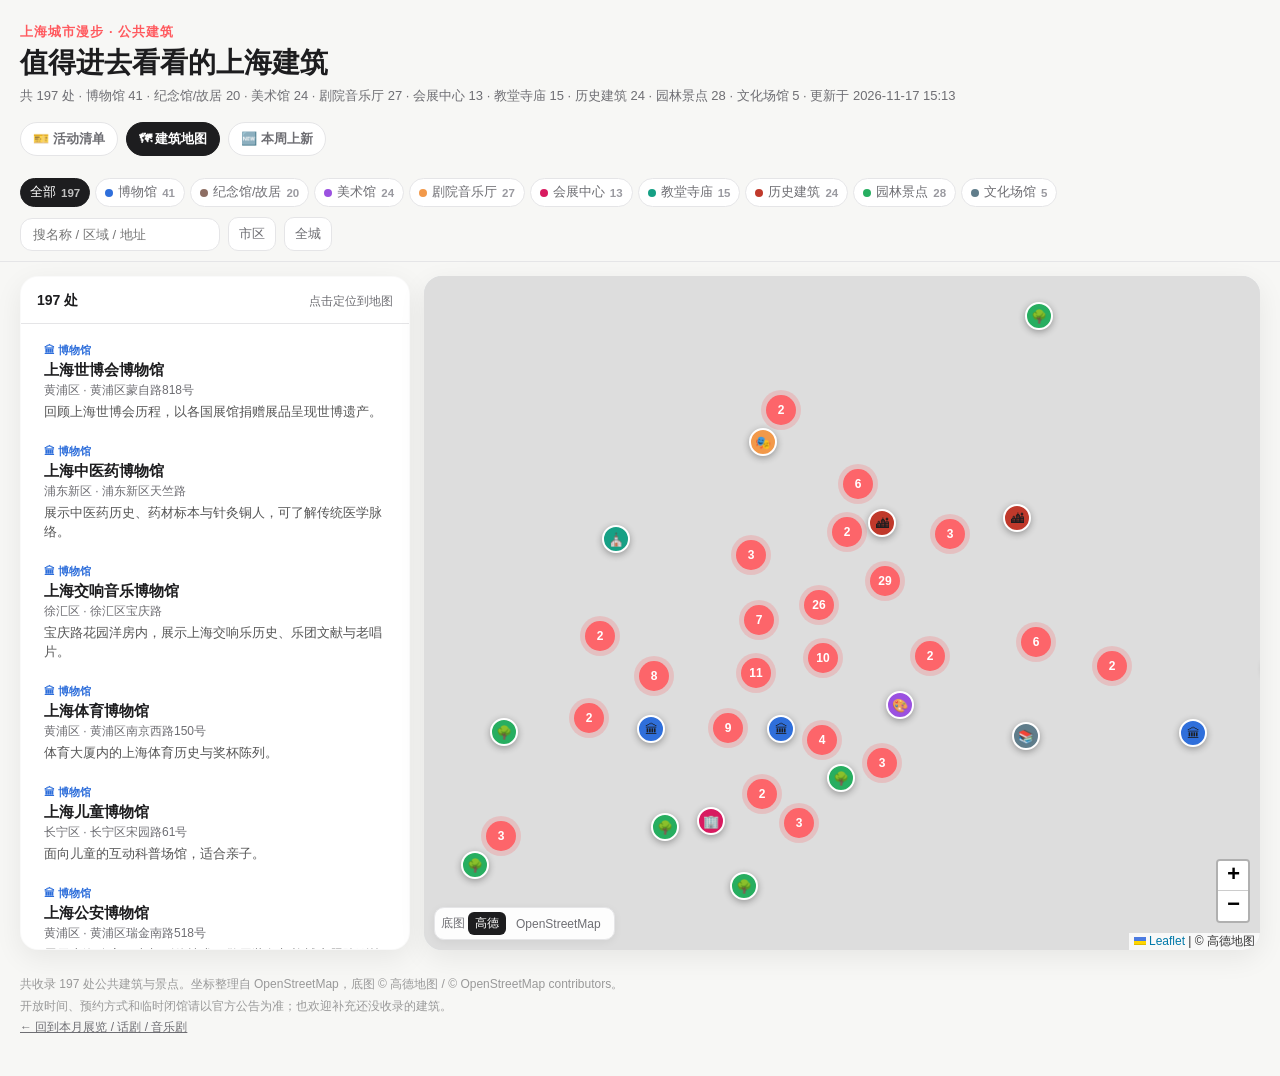
==== commit f42a4574: "自动更新上海活动清单" ====
--- a/docs/map.html
+++ b/docs/map.html
@@ -16,7 +16,7 @@
     <div>
       <p class="eyebrow">上海城市漫步 · 公共建筑</p>
       <h1>值得进去看看的上海建筑</h1>
-      <p class="updated">共 197 处 · 博物馆 41 · 纪念馆/故居 20 · 美术馆 24 · 剧院音乐厅 27 · 会展中心 13 · 教堂寺庙 15 · 历史建筑 24 · 园林景点 28 · 文化场馆 5 · 更新于 2026-11-16 13:23</p>
+      <p class="updated">共 197 处 · 博物馆 41 · 纪念馆/故居 20 · 美术馆 24 · 剧院音乐厅 27 · 会展中心 13 · 教堂寺庙 15 · 历史建筑 24 · 园林景点 28 · 文化场馆 5 · 更新于 2026-11-17 15:13</p>
     </div>
     <nav class="site-nav" aria-label="站点导航">
       <a href="index.html">🎫 活动清单</a>
@@ -63,7 +63,7 @@
     <p><a href="index.html">← 回到本月展览 / 话剧 / 音乐剧</a></p>
   </footer>
 
-  <script id="places-data" type="application/json">{"updated":"2026-11-16 13:23","count":197,"categories":[{"key":"museum","label":"博物馆","color":"#2f6fdb","emoji":"🏛","count":41},{"key":"memorial","label":"纪念馆/故居","color":"#8d6e63","emoji":"📜","count":20},{"key":"gallery","label":"美术馆","color":"#9b51e0","emoji":"🎨","count":24},{"key":"theater","label":"剧院音乐厅","color":"#f2994a","emoji":"🎭","count":27},{"key":"expo","label":"会展中心","color":"#d81b60","emoji":"🏢","count":13},{"key":"church","label":"教堂寺庙","color":"#16a085","emoji":"⛪","count":15},{"key":"landmark","label":"历史建筑","color":"#c0392b","emoji":"🏙","count":24},{"key":"garden","label":"园林景点","color":"#27ae60","emoji":"🌳","count":28},{"key":"culture","label":"文化场馆","color":"#607d8b","emoji":"📚","count":5}],"center":{"wgs":[31.2304,121.4737],"gcj":[31.228458,121.478223]},"places":[{"slug":"expo-museum","name":"上海世博会博物馆","category":"museum","district":"黄浦区","address":"黄浦区蒙自路818号","intro":"回顾上海世博会历程，以各国展馆捐赠展品呈现世博遗产。","site":"","wgs":[31.196368,121.477671],"gcj":[31.194399,121.482178]},{"slug":"shanghai-tcm-museum","name":"上海中医药博物馆","category":"museum","district":"浦东新区","address":"浦东新区天竺路","intro":"展示中医药历史、药材标本与针灸铜人，可了解传统医学脉络。","site":"","wgs":[31.194989,121.594987],"gcj":[31.19277,121.599186]},{"slug":"shanghai-symphony-museum","name":"上海交响音乐博物馆","category":"museum","district":"徐汇区","address":"徐汇区宝庆路","intro":"宝庆路花园洋房内，展示上海交响乐历史、乐团文献与老唱片。","site":"","wgs":[31.213452,121.445726],"gcj":[31.211567,121.450326]},{"slug":"shanghai-sports-museum","name":"上海体育博物馆","category":"museum","district":"黄浦区","address":"黄浦区南京西路150号","intro":"体育大厦内的上海体育历史与奖杯陈列。","site":"","wgs":[31.2357,121.4675],"gcj":[31.233777,121.472043]},{"slug":"shanghai-children-museum","name":"上海儿童博物馆","category":"museum","district":"长宁区","address":"长宁区宋园路61号","intro":"面向儿童的互动科普场馆，适合亲子。","site":"","wgs":[31.195953,121.408483],"gcj":[31.194101,121.41313]},{"slug":"shanghai-police-museum","name":"上海公安博物馆","category":"museum","district":"黄浦区","address":"黄浦区瑞金南路518号","intro":"展示上海公安历史与刑侦技术，警用装备与枪械专题陈列较有看头。","site":"","wgs":[31.200352,121.463799],"gcj":[31.198421,121.46835]},{"slug":"shanghai-museum-east","name":"上海博物馆东馆","category":"museum","district":"浦东新区","address":"浦东新区杨高南路","intro":"浦东新馆，展陈青铜、雕塑与书画等馆藏，空间开阔，观展动线更从容。","site":"","wgs":[31.222116,121.534357],"gcj":[31.219995,121.538669]},{"slug":"shanghai-museum","name":"上海博物馆（人民广场馆）","category":"museum","district":"黄浦区","address":"黄浦区人民大道201号","intro":"以中国古代青铜器、陶瓷与书画收藏见长，天圆地方的建筑造型同样值得一看。","site":"https://www.shanghaimuseum.cn","wgs":[31.230158,121.471],"gcj":[31.228223,121.475532]},{"slug":"shanghai-metro-museum","name":"上海地铁博物馆","category":"museum","district":"闵行区","address":"闵行区吴中路1799号","intro":"上海地铁发展史与隧道施工技术科普。","site":"","wgs":[31.171437,121.361698],"gcj":[31.16954,121.366306]},{"slug":"shanghai-urban-planning-exhibition","name":"上海城市规划展示馆","category":"museum","district":"黄浦区","address":"黄浦区人民大道100号","intro":"用大型城市模型展现上海城市格局与规划，直观理解城市生长。","site":"","wgs":[31.233371,121.470882],"gcj":[31.231438,121.475414]},{"slug":"shanghai-astronomy-museum","name":"上海天文馆","category":"museum","district":"浦东新区","address":"浦东新区临港大道380号","intro":"全球规模领先的天文主题馆，球幕影院与陨石藏品带人认识宇宙。","site":"","wgs":[30.91513,121.922585],"gcj":[30.912767,121.926669]},{"slug":"shanghai-craft-art-museum","name":"上海工艺美术博物馆","category":"museum","district":"徐汇区","address":"徐汇区汾阳路79号","intro":"汾阳路小洋楼内，陈列牙雕、绒绣、剪纸等上海传统工艺精品。","site":"","wgs":[31.212213,121.449893],"gcj":[31.21032,121.454483]},{"slug":"shanghai-history-museum","name":"上海市历史博物馆","category":"museum","district":"黄浦区","address":"黄浦区南京西路325号","intro":"原跑马总会大楼，展厅讲述上海从古至今的城市变迁与近代都会生活。","site":"","wgs":[31.232617,121.46662],"gcj":[31.230694,121.471166]},{"slug":"shanghai-insect-museum","name":"上海昆虫博物馆","category":"museum","district":"徐汇区","address":"徐汇区枫林路300号","intro":"中科院昆虫研究所的标本馆，昆虫多样性展示。","site":"","wgs":[31.196,121.453],"gcj":[31.194092,121.457581]},{"slug":"shanghai-meteorological-museum","name":"上海气象博物馆","category":"museum","district":"徐汇区","address":"徐汇区蒲西路166号","intro":"徐家汇观象台旧址，中国近代气象发源地。","site":"","wgs":[31.190847,121.436695],"gcj":[31.188967,121.441311]},{"slug":"shanghai-auto-museum","name":"上海汽车博物馆","category":"museum","district":"嘉定区","address":"嘉定区博园路","intro":"安亭汽车城里的汽车主题馆，从老爷车到概念车串起汽车百年。","site":"","wgs":[31.280532,121.165775],"gcj":[31.278636,121.170316]},{"slug":"shanghai-fire-museum","name":"上海消防博物馆","category":"museum","district":"长宁区","address":"长宁区中山西路229号","intro":"上海消防历史与装备陈列，适合亲子科普。","site":"","wgs":[31.213,121.4095],"gcj":[31.211156,121.414148]},{"slug":"jewish-refugee-museum","name":"上海犹太难民纪念馆","category":"museum","district":"虹口区","address":"虹口区长阳路62号","intro":"在摩西会堂旧址，讲述二战期间犹太难民在上海避难的往事。","site":"","wgs":[31.256147,121.50482],"gcj":[31.254125,121.509236]},{"slug":"shanghai-glass-museum","name":"上海玻璃博物馆","category":"museum","district":"宝山区","address":"宝山区长江西路","intro":"由旧玻璃厂改造，以玻璃工艺和当代玻璃艺术为特色，工坊气息浓。","site":"","wgs":[31.345676,121.467324],"gcj":[31.343797,121.471877]},{"slug":"shanghai-telecom-museum","name":"上海电信博物馆","category":"museum","district":"黄浦区","address":"黄浦区延安东路34号","intro":"从电报、电话到移动通信，串起上海电信业的百年演进。","site":"","wgs":[31.235301,121.486298],"gcj":[31.233325,121.490779]},{"slug":"shanghai-film-museum","name":"上海电影博物馆","category":"museum","district":"徐汇区","address":"徐汇区影业街","intro":"在上影厂原址，展示中国电影史、老海报与片场道具，光影氛围浓。","site":"","wgs":[31.188091,121.433655],"gcj":[31.186214,121.438276]},{"slug":"shanghai-science-technology-museum","name":"上海科技馆","category":"museum","district":"浦东新区","address":"浦东新区世纪大道2000号","intro":"用互动展项讲科学与技术，机器人世界和球幕影院人气很高。","site":"https://www.sstm.org.cn","wgs":[31.220602,121.536733],"gcj":[31.218475,121.541038]},{"slug":"shanghai-textile-museum","name":"上海纺织博物馆","category":"museum","district":"普陀区","address":"普陀区澳门路150号","intro":"老纺织厂改造，讲述上海纺织工业百年。","site":"","wgs":[31.248646,121.441527],"gcj":[31.246785,121.446139]},{"slug":"shanghai-natural-history-museum","name":"上海自然博物馆","category":"museum","district":"静安区","address":"静安区北京西路510号","intro":"以自然演化与生物多样性为主线，恐龙骨架与标本阵列尤其震撼。","site":"https://www.snhm.org.cn","wgs":[31.236866,121.4577],"gcj":[31.234967,121.462272]},{"slug":"shanghai-post-museum","name":"上海邮政博物馆","category":"museum","district":"虹口区","address":"虹口区北苏州路","intro":"设在邮政总局大楼内，展示近代邮政史与邮票，可顺带看古典穹顶。","site":"","wgs":[31.246407,121.480755],"gcj":[31.244452,121.485256]},{"slug":"shanghai-railway-museum","name":"上海铁路博物馆","category":"museum","district":"静安区","address":"静安区天目东路","intro":"在原上海北站旧址，陈列老式机车、铁路设备与近代铁路史料。","site":"","wgs":[31.251986,121.47179],"gcj":[31.250059,121.476321]},{"slug":"shanghai-luxun-memorial","name":"上海鲁迅纪念馆","category":"museum","district":"虹口区","address":"虹口区甜爱路200号","intro":"位于鲁迅公园内，陈列鲁迅手稿、藏书与生平资料，环境清幽。","site":"","wgs":[31.271681,121.4794],"gcj":[31.269741,121.483908]},{"slug":"cpc-first-congress-memorial","name":"中共一大纪念馆","category":"museum","district":"黄浦区","address":"黄浦区黄陂南路","intro":"藏在石库门里弄中，展示中共一大历史与建党初期的文献实物。","site":"","wgs":[31.221785,121.471352],"gcj":[31.219845,121.475882]},{"slug":"china-navigation-museum","name":"中国航海博物馆","category":"museum","district":"浦东新区","address":"浦东新区申港大道197号","intro":"位于临港，外形如风帆，展示中国航海史、古船模型与船舶技术。","site":"","wgs":[30.898877,121.915453],"gcj":[30.896499,121.919533]},{"slug":"china-securities-museum","name":"中国证券博物馆","category":"museum","district":"虹口区","address":"虹口区黄浦路","intro":"原浦江饭店，展示中国证券市场的历史与老票证，建筑本身也耐看。","site":"","wgs":[31.246136,121.486401],"gcj":[31.244165,121.490882]},{"slug":"jiading-museum","name":"嘉定博物馆","category":"museum","district":"嘉定区","address":"嘉定区博乐路215号","intro":"嘉定地方历史与文物陈列，法华塔旁。","site":"","wgs":[31.382904,121.248794],"gcj":[31.38094,121.253233]},{"slug":"fengxian-museum","name":"奉贤博物馆","category":"museum","district":"奉贤区","address":"奉贤区湖畔路399号","intro":"奉贤历史与海塘文化，上海之鱼畔。","site":"","wgs":[30.9185,121.493],"gcj":[30.916329,121.49743]},{"slug":"chongming-museum","name":"崇明博物馆","category":"museum","district":"崇明区","address":"崇明区城桥镇鳌山路696号","intro":"崇明学宫古建筑群内的岛屿历史陈列。","site":"","wgs":[31.626,121.397],"gcj":[31.624259,121.401686]},{"slug":"songjiang-museum","name":"松江博物馆","category":"museum","district":"松江区","address":"松江区中山东路233号","intro":"松江府城历史与文物，了解上海之根。","site":"","wgs":[31.008416,121.242003],"gcj":[31.006275,121.24641]},{"slug":"dong-haoyun-shipping-museum","name":"董浩云航运博物馆","category":"museum","district":"徐汇区","address":"徐汇区华山路1954号","intro":"交大校园内的航运史博物馆，船模与航海文物。","site":"","wgs":[31.202081,121.430417],"gcj":[31.200215,121.435045]},{"slug":"guanfu-museum","name":"观复博物馆","category":"museum","district":"浦东新区","address":"浦东新区花园石桥路","intro":"马未都创办的上海馆，在高楼中陈列陶瓷、家具与金器等传统器物。","site":"","wgs":[31.235763,121.501492],"gcj":[31.233742,121.505918]},{"slug":"jinshan-museum","name":"金山区博物馆","category":"museum","district":"金山区","address":"金山区金山大道1800号","intro":"金山地方史与文物，了解杭州湾北岸。","site":"","wgs":[30.741,121.341],"gcj":[30.738825,121.34553]},{"slug":"qian-xuesen-library","name":"钱学森图书馆","category":"museum","district":"徐汇区","address":"徐汇区华山路","intro":"交大校园内，陈列钱学森手稿、书信与航天文献，致敬科学人生。","site":"","wgs":[31.203028,121.43074],"gcj":[31.201162,121.435367]},{"slug":"minhang-museum","name":"闵行博物馆","category":"museum","district":"闵行区","address":"闵行区新镇路1538号","intro":"闵行区域历史与马桥文化陈列。","site":"","wgs":[31.162563,121.354755],"gcj":[31.160651,121.35935]},{"slug":"aurora-museum","name":"震旦博物馆","category":"museum","district":"浦东新区","address":"浦东新区富城路99号","intro":"安藤忠雄设计的馆舍，以陶俑、玉器与佛教造像等古器物收藏见长。","site":"","wgs":[31.236503,121.495396],"gcj":[31.234501,121.499844]},{"slug":"qingpu-museum","name":"青浦博物馆","category":"museum","district":"青浦区","address":"青浦区华青南路1000号","intro":"青浦地方史与崧泽、福泉山遗址文物。","site":"","wgs":[31.15,121.12],"gcj":[31.148111,121.124602]},{"slug":"cohesion-project-museum","name":"上海凝聚力工程博物馆","category":"memorial","district":"长宁区","address":"长宁区长宁路878号","intro":"展示上海基层党建与社区治理的专题博物馆。","site":"","wgs":[31.222235,121.414616],"gcj":[31.220393,121.419263]},{"slug":"shanghai-underground-party-memorial","name":"上海地下组织斗争史陈列馆","category":"memorial","district":"静安区","address":"静安区愚园路81号","intro":"刘长胜故居，展示中共上海地下组织的斗争史。","site":"","wgs":[31.226608,121.441761],"gcj":[31.224737,121.446371]},{"slug":"sun-yat-sen-former-residence","name":"上海孙中山故居纪念馆","category":"memorial","district":"黄浦区","address":"黄浦区香山路7号","intro":"孙中山在上海的寓所，室内陈设保留生前原貌。","site":"","wgs":[31.218,121.4625],"gcj":[31.216081,121.467057]},{"slug":"song-qingling-former-residence","name":"上海宋庆龄故居纪念馆","category":"memorial","district":"徐汇区","address":"徐汇区淮海中路1843号","intro":"宋庆龄晚年居所，花园别墅与生平陈列并存。","site":"","wgs":[31.205828,121.434357],"gcj":[31.203958,121.438979]},{"slug":"mao-zedong-former-residence","name":"上海毛泽东旧居陈列馆","category":"memorial","district":"静安区","address":"静安区茂名北路120弄7号","intro":"毛泽东在上海的旧居陈列，石库门里弄中的革命记忆。","site":"","wgs":[31.22829,121.455942],"gcj":[31.226391,121.460518]},{"slug":"songhu-resistance-memorial","name":"上海淞沪抗战纪念馆","category":"memorial","district":"宝山区","address":"宝山区友谊路1号","intro":"宝山临江的抗战纪念地，塔馆合一讲述淞沪会战。","site":"","wgs":[31.411996,121.490695],"gcj":[31.410072,121.495175]},{"slug":"cai-yuanpei-former-residence","name":"上海蔡元培故居陈列馆","category":"memorial","district":"静安区","address":"静安区华山路303弄16号","intro":"华山路花园住宅，蔡元培在上海的居所与陈列。","site":"","wgs":[31.220673,121.442968],"gcj":[31.218797,121.447575]},{"slug":"taofen-memorial","name":"上海韬奋纪念馆","category":"memorial","district":"黄浦区","address":"黄浦区重庆南路205弄53号","intro":"邹韬奋故居与生平陈列，新闻出版人的纪念地。","site":"","wgs":[31.216323,121.466667],"gcj":[31.214393,121.471211]},{"slug":"luxun-former-residence","name":"上海鲁迅故居","category":"memorial","district":"虹口区","address":"虹口区山阴路大陆新村9号","intro":"鲁迅最后的寓所，三层里弄住宅原状陈列。","site":"","wgs":[31.268231,121.479929],"gcj":[31.266288,121.484435]},{"slug":"cpc-second-congress-memorial","name":"中共二大会址纪念馆","category":"memorial","district":"静安区","address":"静安区老成都北路7弄30号","intro":"石库门里的中共二大会址，第一部党章在此诞生。","site":"","wgs":[31.228,121.4625],"gcj":[31.226086,121.467058]},{"slug":"cpc-fourth-congress-memorial","name":"中共四大会址纪念馆","category":"memorial","district":"虹口区","address":"虹口区四川北路1468号","intro":"中共四大召开地，展厅讲述革命统一战线与工农运动。","site":"","wgs":[31.256,121.4793],"gcj":[31.254054,121.483807]},{"slug":"zhougong-mansion","name":"中国共产党代表团驻沪办事处纪念馆","category":"memorial","district":"黄浦区","address":"黄浦区思南路73号","intro":"中共代表团驻沪办事处旧址，思南路花园洋房。","site":"","wgs":[31.2125,121.4649],"gcj":[31.210572,121.469449]},{"slug":"left-wing-writers-memorial","name":"中国左翼作家联盟会址纪念馆","category":"memorial","district":"虹口区","address":"虹口区多伦路201弄2号","intro":"左翼作家联盟成立地，多伦路文化街上的红色记忆。","site":"","wgs":[31.265,121.477],"gcj":[31.263064,121.481515]},{"slug":"sihang-warehouse-memorial","name":"四行仓库抗战纪念馆","category":"memorial","district":"静安区","address":"静安区光复路1号","intro":"苏州河畔的抗战遗址，西墙上密布的弹孔是直观的历史现场。","site":"","wgs":[31.242215,121.466626],"gcj":[31.240297,121.471172]},{"slug":"national-anthem-exhibition-hall","name":"国歌展示馆","category":"memorial","district":"杨浦区","address":"杨浦区荆州路151号","intro":"《义勇军进行曲》诞生地主题馆，讲述国歌故事。","site":"","wgs":[31.258,121.518],"gcj":[31.25594,121.522369]},{"slug":"ba-jin-former-residence","name":"巴金故居","category":"memorial","district":"徐汇区","address":"徐汇区武康路113号","intro":"巴金在武康路的住所，书房与手稿还原写作现场。","site":"","wgs":[31.2123,121.4354],"gcj":[31.210432,121.44002]},{"slug":"zhang-wentian-former-residence","name":"张闻天故居","category":"memorial","district":"浦东新区","address":"浦东新区祝桥镇","intro":"浦东祝桥的江南民居，张闻天生平陈列。","site":"","wgs":[31.133828,121.75809],"gcj":[31.131763,121.762454]},{"slug":"ke-ling-former-residence","name":"柯灵故居","category":"memorial","district":"徐汇区","address":"徐汇区复兴西路147号","intro":"复兴西路上的文人旧居，展示柯灵生平与文学成就。","site":"","wgs":[31.2124,121.4385],"gcj":[31.210527,121.443115]},{"slug":"chen-yun-memorial","name":"陈云纪念馆","category":"memorial","district":"青浦区","address":"青浦区练塘镇朱枫公路3516号","intro":"青浦练塘的陈云故里，生平陈列与故居建筑。","site":"","wgs":[31.008977,121.03933],"gcj":[31.006943,121.04383]},{"slug":"longhua-martyrs-cemetery","name":"龙华烈士陵园","category":"memorial","district":"徐汇区","address":"徐汇区龙华西路180号","intro":"龙华革命烈士纪念地，陵园与纪念馆庄重肃穆。","site":"","wgs":[31.177499,121.445043],"gcj":[31.175598,121.449641]},{"slug":"ucca-edge","name":"上海UCCA Edge","category":"gallery","district":"静安区","address":"静安区西藏北路88号","intro":"UCCA在上海的展馆，位于盈凯文创广场，主推国际当代艺术大展。","site":"","wgs":[31.244,121.4676],"gcj":[31.24208,121.472144]},{"slug":"shanghai-chinese-painting-academy","name":"上海中国画院美术馆","category":"gallery","district":"徐汇区","address":"徐汇区岳阳路197号","intro":"上海中国画院的美术馆，海派书画展览。","site":"","wgs":[31.2075,121.448],"gcj":[31.205608,121.452594]},{"slug":"jiushi-art-museum","name":"上海久事美术馆","category":"gallery","district":"黄浦区","address":"黄浦区中山东一路27号","intro":"外滩历史建筑内的艺术空间，常办海派绘画与现当代艺术展。","site":"","wgs":[31.242193,121.485417],"gcj":[31.240223,121.489901]},{"slug":"rockbund-art-museum","name":"上海外滩美术馆","category":"gallery","district":"黄浦区","address":"黄浦区虎丘路20号","intro":"由近代文会大楼改建，专注当代艺术，顶层可望外滩街景。","site":"https://www.rockbundartmuseum.org","wgs":[31.243175,121.48302],"gcj":[31.241212,121.487513]},{"slug":"duolun-museum-of-modern-art","name":"上海多伦现代美术馆","category":"gallery","district":"虹口区","address":"虹口区多伦路27号","intro":"多伦路上的当代艺术馆，以实验性展览和青年艺术家项目为主。","site":"","wgs":[31.263779,121.478504],"gcj":[31.261838,121.483014]},{"slug":"power-station-of-art","name":"上海当代艺术博物馆","category":"gallery","district":"黄浦区","address":"黄浦区花园港路200号","intro":"由南市发电厂改造，高耸烟囱是标志，主推当代艺术大型展览。","site":"https://www.powerstationofart.com","wgs":[31.203059,121.493897],"gcj":[31.201045,121.498348]},{"slug":"mocashanghai","name":"上海当代艺术馆","category":"gallery","district":"黄浦区","address":"黄浦区南京西路","intro":"人民公园内的当代艺术馆，以当代艺术与设计展览为主，庭院幽静。","site":"","wgs":[31.233287,121.468206],"gcj":[31.231361,121.472747]},{"slug":"scop","name":"上海摄影艺术中心","category":"gallery","district":"徐汇区","address":"徐汇区龙腾大道2555号","intro":"西岸的摄影专题空间，常办纪实与艺术摄影展，展厅简洁明亮。","site":"","wgs":[31.169876,121.458398],"gcj":[31.167943,121.462962]},{"slug":"shanghai-oil-painting-sculpture-academy","name":"上海油画雕塑院美术馆","category":"gallery","district":"长宁区","address":"长宁区金珠路111号","intro":"上海油画雕塑院附属美术馆，现当代雕塑与绘画。","site":"","wgs":[31.204,121.398],"gcj":[31.202152,121.402649]},{"slug":"tank-shanghai","name":"上海油罐艺术中心","category":"gallery","district":"徐汇区","address":"徐汇区龙腾大道2380号","intro":"西岸旧机场储油罐改造，五个罐体连成展馆，工业感十足。","site":"","wgs":[31.1667,121.4593],"gcj":[31.164763,121.463861]},{"slug":"china-art-museum","name":"中华艺术宫（上海美术馆）","category":"gallery","district":"浦东新区","address":"浦东新区上南路205号","intro":"原世博会中国馆，红色斗拱造型醒目，常设近现代美术作品大展。","site":"","wgs":[31.186484,121.489926],"gcj":[31.184474,121.49439]},{"slug":"yuz-museum","name":"余德耀美术馆","category":"gallery","district":"青浦区","address":"青浦区蟠鼎路","intro":"青浦蟠龙天地内，以当代艺术收藏与大型装置展为主，空间开阔。","site":"","wgs":[31.1914,121.273079],"gcj":[31.189369,121.277516]},{"slug":"liu-haisu-art-museum","name":"刘海粟美术馆","category":"gallery","district":"长宁区","address":"长宁区延安西路1609号","intro":"以刘海粟捐赠作品与近现代美术收藏为基础，兼办当代艺术展览。","site":"","wgs":[31.211356,121.414619],"gcj":[31.209509,121.419265]},{"slug":"fosun-foundation","name":"复星艺术中心","category":"gallery","district":"黄浦区","address":"黄浦区中山东二路600号","intro":"会动的金色幕帘立面是外滩一景，常办当代艺术与设计展览。","site":"","wgs":[31.228881,121.493579],"gcj":[31.226881,121.498033]},{"slug":"baolong-art-museum","name":"宝龙美术馆","category":"gallery","district":"闵行区","address":"闵行区新镇路","intro":"闵行七宝的大型民营馆，常设近现代书画与当代艺术，展厅宽阔。","site":"","wgs":[31.160424,121.353319],"gcj":[31.158509,121.357911]},{"slug":"how-art-museum","name":"昊美术馆","category":"gallery","district":"浦东新区","address":"浦东新区祖冲之路2277弄1号","intro":"浦东的民营当代美术馆，关注国际当代艺术与新媒体装置。","site":"","wgs":[31.21443,121.624173],"gcj":[31.212235,121.628384]},{"slug":"ming-contemporary-art-museum","name":"明当代美术馆","category":"gallery","district":"静安区","address":"静安区永和东路436号","intro":"由旧厂房改造，聚焦现场艺术、表演与实验性当代艺术项目。","site":"","wgs":[31.293532,121.453158],"gcj":[31.291667,121.457747]},{"slug":"start-museum","name":"星美术馆","category":"gallery","district":"徐汇区","address":"徐汇区瑞宁路","intro":"西岸铁路旁的当代美术馆，以白色盒体建筑与大型个展见长。","site":"","wgs":[31.189717,121.465712],"gcj":[31.187776,121.470257]},{"slug":"zhu-qizhan-art-museum","name":"朱屺瞻艺术馆","category":"gallery","district":"虹口区","address":"虹口区欧阳路580号","intro":"虹口欧阳路上的艺术馆，朱屺瞻书画与展览。","site":"","wgs":[31.27636,121.481612],"gcj":[31.274416,121.486112]},{"slug":"museum-of-art-pudong","name":"浦东美术馆","category":"gallery","district":"浦东新区","address":"浦东新区明珠塔路","intro":"临江而立的当代美术馆，展厅面向外滩，建筑与展览同样值得看。","site":"https://www.museumofartpd.org.cn","wgs":[31.240309,121.491972],"gcj":[31.238319,121.496433]},{"slug":"modern-art-museum","name":"艺仓美术馆","category":"gallery","district":"浦东新区","address":"浦东新区滨江大道4777号","intro":"黄浦江畔老煤仓改造，以当代艺术展为主，可眺望浦江与陆家嘴。","site":"","wgs":[31.218474,121.508034],"gcj":[31.216425,121.512435]},{"slug":"west-bund-museum","name":"西岸美术馆","category":"gallery","district":"徐汇区","address":"徐汇区龙腾大道2600号","intro":"西岸滨江的当代艺术馆，与蓬皮杜中心合作呈现现当代艺术展。","site":"","wgs":[31.169624,121.459294],"gcj":[31.167689,121.463856]},{"slug":"long-museum-pudong","name":"龙美术馆（浦东馆）","category":"gallery","district":"浦东新区","address":"浦东新区罗山路2255弄210号","intro":"延续龙美术馆收藏脉络，聚焦近现代书画与当代艺术展览。","site":"","wgs":[31.21813,121.569721],"gcj":[31.215939,121.573947]},{"slug":"long-museum-west-bund","name":"龙美术馆（西岸馆）","category":"gallery","district":"徐汇区","address":"徐汇区龙腾大道3398号","intro":"以伞拱结构构筑展厅，常规陈列近现代绘画与古器物，空间感强。","site":"http://www.thelongmuseum.org","wgs":[31.185916,121.460193],"gcj":[31.183987,121.464754]},{"slug":"1862-theatre","name":"1862时尚艺术中心","category":"theater","district":"浦东新区","address":"浦东新区滨江大道1777号","intro":"由1862年创建的祥生船厂改造，保留工业结构，上演戏剧与音乐演出。","site":"","wgs":[31.246437,121.509801],"gcj":[31.244396,121.514198]},{"slug":"shanghai-oriental-art-center","name":"上海东方艺术中心","category":"theater","district":"浦东新区","address":"浦东新区丁香路","intro":"蝴蝶兰造型的演出综合体，音乐厅、歌剧厅与演奏厅并存。","site":"","wgs":[31.224877,121.536905],"gcj":[31.222751,121.54121]},{"slug":"shanghai-symphony-hall","name":"上海交响乐团音乐厅","category":"theater","district":"徐汇区","address":"徐汇区淮海中路1285弄","intro":"上交驻场，葡萄园式观众席环绕舞台，主打交响乐与室内乐。","site":"","wgs":[31.213431,121.447084],"gcj":[31.211544,121.451681]},{"slug":"shanghai-poly-grand-theatre","name":"上海保利大剧院","category":"theater","district":"嘉定区","address":"嘉定区远香湖路","intro":"安藤忠雄设计，临远香湖而建，以话剧、音乐会与亲子演出为主。","site":"","wgs":[31.35536,121.26054],"gcj":[31.35339,121.26498]},{"slug":"shanghai-centre-theatre","name":"上海商城剧院","category":"theater","district":"静安区","address":"静安区南京西路1376号","intro":"南京西路商城内的剧院，音乐与戏剧演出。","site":"","wgs":[31.2287,121.4475],"gcj":[31.226819,121.452097]},{"slug":"shanghai-international-dance-center","name":"上海国际舞蹈中心","category":"theater","district":"长宁区","address":"长宁区虹桥路1650号","intro":"以舞蹈演出为主，兼具芭蕾、现代舞演出与舞蹈教育功能。","site":"","wgs":[31.201099,121.390632],"gcj":[31.199247,121.395278]},{"slug":"shanghai-city-theatre","name":"上海城市剧院","category":"theater","district":"闵行区","address":"闵行区都市路4889号","intro":"莘庄的城市剧院，话剧、儿童剧与音乐会。","site":"","wgs":[31.106534,121.385301],"gcj":[31.104629,121.389935]},{"slug":"shanghai-grand-world","name":"上海大世界","category":"theater","district":"黄浦区","address":"黄浦区宁海东路","intro":"1917年开业的游乐场，以非遗展演、杂技曲艺与互动体验为特色。","site":"","wgs":[31.229685,121.47469],"gcj":[31.22774,121.47921]},{"slug":"shanghai-grand-theatre","name":"上海大剧院","category":"theater","district":"黄浦区","address":"黄浦区黄陂北路300号","intro":"人民广场畔的综合性剧院，上演歌剧、芭蕾与交响音乐会，大厅敞亮。","site":"","wgs":[31.231494,121.467311],"gcj":[31.229569,121.471854]},{"slug":"daning-theatre","name":"上海大宁剧院","category":"theater","district":"静安区","address":"静安区平型关路1222号","intro":"海上文化中心内的大剧场，戏剧、音乐会演出。","site":"","wgs":[31.285892,121.452127],"gcj":[31.284027,121.456718]},{"slug":"wanping-theatre","name":"上海宛平剧院","category":"theater","district":"徐汇区","address":"徐汇区中山南二路857-859号","intro":"以戏曲演出为主的剧院，京剧、越剧、昆剧等轮番登场，设施现代。","site":"","wgs":[31.186878,121.447124],"gcj":[31.184978,121.451718]},{"slug":"shanghai-culture-square","name":"上海文化广场","category":"theater","district":"黄浦区","address":"黄浦区茂名南路","intro":"以音乐剧、话剧和舞蹈演出为主，地下剧场空间颇具规模。","site":"","wgs":[31.213814,121.457731],"gcj":[31.211904,121.462301]},{"slug":"yihai-theatre","name":"上海艺海剧院","category":"theater","district":"静安区","address":"静安区江宁路466号","intro":"江宁路上的话剧演出空间，上海话剧艺术中心剧场之一。","site":"","wgs":[31.2366,121.4473],"gcj":[31.234723,121.451898]},{"slug":"shanghai-drama-arts-centre","name":"上海话剧艺术中心","category":"theater","district":"徐汇区","address":"徐汇区安福路","intro":"上海话剧主要演出阵地，常年上演国内外话剧与原创剧目。","site":"","wgs":[31.215738,121.436571],"gcj":[31.21387,121.44119]},{"slug":"shanghai-concert-hall","name":"上海音乐厅","category":"theater","district":"黄浦区","address":"黄浦区延安东路523号","intro":"1930年建成的欧式老音乐厅，以室内乐与古典音乐会为主，音效温润。","site":"","wgs":[31.228931,121.473317],"gcj":[31.226989,121.477841]},{"slug":"shanghai-circus-world","name":"上海马戏城","category":"theater","district":"静安区","address":"静安区共和新路","intro":"以杂技马戏演出为特色的剧场，大剧场内常演多媒体杂技秀。","site":"","wgs":[31.280016,121.446924],"gcj":[31.278159,121.451527]},{"slug":"shangyin-opera-house","name":"上音歌剧院","category":"theater","district":"徐汇区","address":"徐汇区汾阳路20号","intro":"上海音乐学院的歌剧院，融入历史街区，主推歌剧与声乐演出。","site":"","wgs":[31.216428,121.450731],"gcj":[31.214535,121.455319]},{"slug":"china-theatre","name":"中国大戏院","category":"theater","district":"黄浦区","address":"黄浦区牛庄路700-714号","intro":"近代老戏院，修缮后以戏曲、话剧和音乐剧演出为主，门脸复古。","site":"","wgs":[31.239647,121.471999],"gcj":[31.237714,121.476528]},{"slug":"nine-trees-art-center","name":"九棵树未来艺术中心","category":"theater","district":"奉贤区","address":"奉贤区树桓路","intro":"奉贤新城森林间的艺术中心，含剧场与户外舞台，上演戏剧音乐会。","site":"","wgs":[30.942678,121.480633],"gcj":[30.940558,121.485108]},{"slug":"asia-mansion","name":"亚洲大厦·星空间","category":"theater","district":"黄浦区","address":"黄浦区汉口路663号","intro":"亚洲大厦内的演艺空间群，以沉浸式音乐剧和小剧场演出闻名。","site":"","wgs":[31.235882,121.473553],"gcj":[31.233943,121.478077]},{"slug":"peoples-grand-theatre","name":"人民大舞台","category":"theater","district":"黄浦区","address":"黄浦区九江路663号","intro":"人民广场附近的老牌舞台，以上演戏曲、话剧和综艺演出为主。","site":"","wgs":[31.23611,121.473462],"gcj":[31.234171,121.477986]},{"slug":"lyceum-theatre","name":"兰心大戏院","category":"theater","district":"黄浦区","address":"黄浦区茂名南路57号","intro":"始建于1867年的沪上老牌剧场，现以话剧与音乐剧演出为主。","site":"","wgs":[31.222891,121.455968],"gcj":[31.22099,121.460543]},{"slug":"cathay-theatre","name":"国泰电影院","category":"theater","district":"黄浦区","address":"黄浦区淮海中路870号","intro":"1932年建成的老影院，装饰艺术风格立面，是淮海路的地标之一。","site":"","wgs":[31.220074,121.456857],"gcj":[31.218169,121.46143]},{"slug":"grand-cinema","name":"大光明电影院","category":"theater","district":"黄浦区","address":"黄浦区南京西路","intro":"1928年开业的老影院，装饰艺术风格，曾被誉为远东第一影院。","site":"","wgs":[31.234853,121.466531],"gcj":[31.232932,121.471077]},{"slug":"tianchan-yifu-stage","name":"天蟾逸夫舞台","category":"theater","district":"黄浦区","address":"黄浦区汕头路","intro":"上海京剧演出的重要剧场，以京剧为主兼演各地方戏，戏迷聚集。","site":"","wgs":[31.233584,121.472904],"gcj":[31.231645,121.47743]},{"slug":"majestic-theatre","name":"美琪大戏院","category":"theater","district":"静安区","address":"静安区江宁路99号","intro":"1941年开业的老戏院，装饰艺术风格，现上演话剧、舞剧与音乐剧。","site":"","wgs":[31.231471,121.45162],"gcj":[31.229583,121.456207]},{"slug":"jasmine-theatre","name":"茉莉花剧场","category":"theater","district":"黄浦区","address":"黄浦区云南中路","intro":"以话剧与小型音乐剧演出为主的小剧场，座位紧凑，观演距离近。","site":"","wgs":[31.23205,121.473953],"gcj":[31.230108,121.478475]},{"slug":"shanghai-expo-center","name":"上海世博中心","category":"expo","district":"浦东新区","address":"上海市浦东新区世博大道1500号","intro":"世博园区内的会议中心，大型会议与演出场地。","site":"","wgs":[31.1878,121.4875],"gcj":[31.185798,121.491972]},{"slug":"shanghai-world-expo-exhibition-center","name":"上海世博展览馆","category":"expo","district":"浦东新区","address":"上海市浦东新区博成路850号","intro":"世博园区内的展览馆，承接大型展会与活动。","site":"","wgs":[31.184507,121.48548],"gcj":[31.182509,121.489959]},{"slug":"shanghai-mart","name":"上海世贸商城","category":"expo","district":"长宁区","address":"上海市长宁区延安西路2299号","intro":"虹桥的贸易展贸综合体，常年举办纺织服装类展会。","site":"","wgs":[31.203765,121.396167],"gcj":[31.201916,121.400815]},{"slug":"shanghai-everbright-convention-center","name":"上海光大会展中心","category":"expo","district":"徐汇区","address":"上海市徐汇区漕宝路66号","intro":"漕河泾旁的会展中心，展会与会议活动频繁。","site":"","wgs":[31.1688,121.429],"gcj":[31.166919,121.433627]},{"slug":"shanghai-agricultural-exhibition-center","name":"上海农业展览馆","category":"expo","district":"长宁区","address":"上海市长宁区虹桥路2268号","intro":"虹桥的农业主题展馆，农产品展销与年货展。","site":"","wgs":[31.1975,121.383],"gcj":[31.195641,121.387639]},{"slug":"shanghai-international-convention-center","name":"上海国际会议中心","category":"expo","district":"浦东新区","address":"上海市浦东新区滨江大道2727号","intro":"陆家嘴滨江的会议中心，APEC 等国际会议举办地。","site":"","wgs":[31.241495,121.492444],"gcj":[31.239504,121.496903]},{"slug":"shanghai-international-exhibition-center","name":"上海国际展览中心","category":"expo","district":"长宁区","address":"上海市长宁区娄山关路88号","intro":"虹桥开发区内的老牌展览馆，中小型专业展为主。","site":"","wgs":[31.2058,121.401],"gcj":[31.203953,121.405649]},{"slug":"shanghai-exhibition-center","name":"上海展览中心","category":"expo","district":"静安区","address":"上海市静安区延安中路1000号","intro":"原中苏友好大厦，俄罗斯古典风格，尖顶与广场气势恢宏。","site":"","wgs":[31.226079,121.448491],"gcj":[31.224195,121.453086]},{"slug":"shanghai-new-international-expo-center","name":"上海新国际博览中心","category":"expo","district":"浦东新区","address":"上海市浦东新区龙阳路2345号","intro":"浦东的大型展馆群，车展、工业展常年在此举办。","site":"","wgs":[31.211934,121.563387],"gcj":[31.209749,121.567624]},{"slug":"shanghai-auto-exhibition-center","name":"上海汽车会展中心","category":"expo","district":"嘉定区","address":"上海市嘉定区博园路7575号","intro":"安亭汽车城旁的会展中心，车展与汽车活动多。","site":"","wgs":[31.28,121.165],"gcj":[31.278105,121.169542]},{"slug":"shanghai-pudong-exhibition-center","name":"上海浦东展览馆","category":"expo","district":"浦东新区","address":"上海市浦东新区合欢路201号","intro":"浦东的展览场馆，常办车展、消费展与大型活动。","site":"","wgs":[31.223636,121.544485],"gcj":[31.221492,121.548768]},{"slug":"shanghai-cross-border-procurement-center","name":"上海跨国采购会展中心","category":"expo","district":"普陀区","address":"上海市普陀区中江路35号","intro":"苏州河畔的会展中心，承接专业展会与会议。","site":"","wgs":[31.224,121.3875],"gcj":[31.222157,121.392146]},{"slug":"national-exhibition-center","name":"国家会展中心（上海）","category":"expo","district":"青浦区","address":"上海市青浦区崧泽大道333号","intro":"虹桥的国家级会展综合体，进博会主场馆。","site":"","wgs":[31.191675,121.297524],"gcj":[31.189674,121.301998]},{"slug":"shanghai-community-church","name":"上海国际礼拜堂","category":"church","district":"徐汇区","address":"徐汇区衡山路53号","intro":"1925年建成的哥特复兴式教堂，砖木结构，礼拜堂空间高敞。","site":"","wgs":[31.208056,121.443612],"gcj":[31.206173,121.448216]},{"slug":"ohel-rachel-synagogue","name":"上海犹太会堂（西摩会堂）","category":"church","district":"静安区","address":"静安区陕西北路500号","intro":"1920年建成的犹太会堂，新古典柱廊立面，保存完整，现作文化空间。","site":"","wgs":[31.233454,121.448267],"gcj":[31.231574,121.452863]},{"slug":"russian-orthodox-church","name":"东正教圣母大堂","category":"church","district":"徐汇区","address":"徐汇区新乐路55号","intro":"1936年建成的拜占庭式东正教堂，洋葱头穹顶，新乐路地标。","site":"","wgs":[31.219417,121.450948],"gcj":[31.217525,121.455536]},{"slug":"sheshan-basilica","name":"佘山天主教堂","category":"church","district":"松江区","address":"松江区佘山山顶","intro":"佘山之巅的罗马式天主教堂，双塔耸立，可俯瞰松江一带田园。","site":"","wgs":[31.096316,121.18794],"gcj":[31.094288,121.19242]},{"slug":"holy-trinity-cathedral","name":"圣三一堂","category":"church","district":"黄浦区","address":"黄浦区九江路219号","intro":"1869年建成的英国圣公会教堂，红砖哥特风，曾为外侨礼拜场所。","site":"","wgs":[31.238447,121.481776],"gcj":[31.236486,121.486273]},{"slug":"xiaotaoyuan-mosque","name":"小桃园清真寺","category":"church","district":"黄浦区","address":"黄浦区小桃园街52号","intro":"1917年始建的清真寺，绿色穹顶与宣礼塔，上海伊斯兰教重要场所。","site":"","wgs":[31.222664,121.485055],"gcj":[31.220686,121.489539]},{"slug":"xujiahui-cathedral","name":"徐家汇天主教堂","category":"church","district":"徐汇区","address":"徐汇区蒲西路","intro":"1910年建成的哥特式双塔教堂，红砖尖顶，曾是远东著名天主堂。","site":"","wgs":[31.193368,121.432582],"gcj":[31.191495,121.437206]},{"slug":"jingling-church","name":"景灵堂","category":"church","district":"虹口区","address":"虹口区昆山路","intro":"1920年代的卫理公会教堂，红砖立面带钟塔，是昆山路街区地标。","site":"","wgs":[31.251268,121.483489],"gcj":[31.249308,121.487981]},{"slug":"chenxiang-pavilion","name":"沉香阁","category":"church","district":"黄浦区","address":"黄浦区沉香阁路29号","intro":"豫园商圈内的尼众寺院，沉香观音与明代建筑。","site":"","wgs":[31.229346,121.485558],"gcj":[31.22737,121.490041]},{"slug":"moore-memorial-church","name":"沐恩堂","category":"church","district":"黄浦区","address":"黄浦区西藏中路316号","intro":"由邬达克设计的红砖教堂，钟楼高耸，是西藏中路旁的街景地标。","site":"","wgs":[31.235197,121.471338],"gcj":[31.233263,121.475869]},{"slug":"st-joseph-church","name":"洋泾浜圣若瑟堂","category":"church","district":"黄浦区","address":"黄浦区四川南路36号","intro":"1860年代建成的哥特式教堂，清水红砖立面，四川南路一景。","site":"","wgs":[31.232606,121.485588],"gcj":[31.230631,121.490071]},{"slug":"zhenru-temple","name":"真如寺","category":"church","district":"普陀区","address":"普陀区兰溪路399号","intro":"上海现存最早的元代木构建筑之一，真如古镇旁。","site":"","wgs":[31.251709,121.396484],"gcj":[31.249883,121.401136]},{"slug":"union-church","name":"联合教堂（外滩源）","category":"church","district":"黄浦区","address":"黄浦区南苏州路107号","intro":"外滩源原新天安堂，红砖哥特式小教堂，重建后成为街区文化地标。","site":"","wgs":[31.245135,121.483829],"gcj":[31.243171,121.488319]},{"slug":"dongjiadu-cathedral","name":"董家渡天主堂","category":"church","district":"黄浦区","address":"黄浦区董家渡路185号","intro":"1847年始建的天主教堂，中国早期巴洛克风格，历经修缮保存至今。","site":"","wgs":[31.216787,121.500101],"gcj":[31.214761,121.504531]},{"slug":"hongde-church","name":"鸿德堂","category":"church","district":"虹口区","address":"虹口区多伦路","intro":"1928年建成的中式屋顶教堂，青砖与红柱相间，就在多伦路旁。","site":"","wgs":[31.263819,121.47798],"gcj":[31.26188,121.482492]},{"slug":"1933-old-millfun","name":"1933老场坊","category":"landmark","district":"虹口区","address":"虹口区沙泾路10号","intro":"原工部局宰牲场，钢筋混凝土伞形柱与廊桥交织，现为创意园区。","site":"","wgs":[31.256553,121.487751],"gcj":[31.254582,121.492228]},{"slug":"m50-creative-park","name":"M50创意园","category":"landmark","district":"普陀区","address":"普陀区莫干山路50号","intro":"苏州河畔旧纺织厂改造的艺术园区，聚集画廊与艺术家工作室。","site":"","wgs":[31.249727,121.445444],"gcj":[31.24786,121.450048]},{"slug":"shanghai-tower","name":"上海中心大厦","category":"landmark","district":"浦东新区","address":"浦东新区银城中路501号","intro":"632米的中国最高楼，螺旋上升的玻璃幕墙，可登高俯瞰全城。","site":"","wgs":[31.23565,121.501254],"gcj":[31.23363,121.505681]},{"slug":"shanghai-mansion","name":"上海大厦","category":"landmark","district":"虹口区","address":"虹口区北苏州路20号","intro":"苏州河畔的褐色大楼，装饰艺术风格，与外白渡桥同框入镜。","site":"","wgs":[31.246323,121.485491],"gcj":[31.244355,121.489975]},{"slug":"shanghai-xintiandi","name":"上海新天地","category":"landmark","district":"黄浦区","address":"黄浦区兴业路374号","intro":"由石库门里弄改造的休闲街区，保留清水砖墙与里弄格局。","site":"","wgs":[31.221931,121.470437],"gcj":[31.219994,121.47497]},{"slug":"shanghai-world-financial-center","name":"上海环球金融中心","category":"landmark","district":"浦东新区","address":"浦东新区世纪大道100号","intro":"顶部开有梯形洞口的摩天楼，观光天阁可俯瞰陆家嘴与浦江。","site":"","wgs":[31.236577,121.503041],"gcj":[31.234552,121.507462]},{"slug":"columbia-circle","name":"上生·新所","category":"landmark","district":"长宁区","address":"长宁区番禺路","intro":"原哥伦比亚乡村俱乐部与厂房改造的街区，泳池与老建筑相映。","site":"","wgs":[31.210158,121.423506],"gcj":[31.208303,121.428143]},{"slug":"oriental-pearl-tower","name":"东方明珠","category":"landmark","district":"浦东新区","address":"浦东新区世纪大道1号","intro":"陆家嘴地标，三根立柱与球体组合，观光层可看浦江两岸。","site":"","wgs":[31.241946,121.49526],"gcj":[31.239947,121.499709]},{"slug":"bank-of-china-building","name":"中国银行大楼","category":"landmark","district":"黄浦区","address":"黄浦区滇池路","intro":"外滩少见的中国人自建高楼，装饰艺术风格融入中式细部。","site":"","wgs":[31.241483,121.485395],"gcj":[31.239513,121.489879]},{"slug":"jinchao-8-lane","name":"今潮8弄","category":"landmark","district":"虹口区","address":"虹口区今潮八弄","intro":"四川北路旁的石库门里弄群，修缮后引入剧场、书店与餐饮。","site":"","wgs":[31.252589,121.479514],"gcj":[31.250641,121.48402]},{"slug":"peace-hotel","name":"和平饭店","category":"landmark","district":"黄浦区","address":"黄浦区南京东路20号","intro":"外滩标志性饭店，绿色铜顶与装饰艺术内饰，爵士传统延续至今。","site":"","wgs":[31.241133,121.484608],"gcj":[31.239165,121.489095]},{"slug":"park-hotel","name":"国际饭店","category":"landmark","district":"黄浦区","address":"黄浦区南京西路170号","intro":"1934年建成，曾为远东最高建筑，装饰艺术风格，南京西路口地标。","site":"","wgs":[31.235596,121.466995],"gcj":[31.233674,121.47154]},{"slug":"yuanmingyuan-road","name":"圆明园路历史街区","category":"landmark","district":"黄浦区","address":"黄浦区圆明园路185号","intro":"外滩源的历史街道，沿街成排近代建筑，与苏州河景观相连。","site":"","wgs":[31.244536,121.483599],"gcj":[31.242572,121.48809]},{"slug":"garden-bridge","name":"外白渡桥","category":"landmark","district":"黄浦区","address":"黄浦区中山东一路","intro":"1908年建成的钢桁架桥，跨越苏州河口，是外滩经典取景点。","site":"","wgs":[31.245307,121.485744],"gcj":[31.243337,121.490227]},{"slug":"guangfulin-archaeological-site","name":"广富林文化遗址","category":"landmark","district":"松江区","address":"松江区广富林路3260弄","intro":"松江广富林的考古遗址公园，展示上海先民文化。","site":"","wgs":[31.0585,121.1915],"gcj":[31.056444,121.19597]},{"slug":"zhangyuan","name":"张园","category":"landmark","district":"静安区","address":"静安区威海路590弄","intro":"静安的石库门街区，多栋历史建筑修缮后开放，兼具商业与展览。","site":"","wgs":[31.2298,121.4574],"gcj":[31.227899,121.461972]},{"slug":"sinan-mansions","name":"思南公馆","category":"landmark","district":"黄浦区","address":"黄浦区思南路51-95号","intro":"成片花园洋房街区，法式与英式别墅错落，梧桐树下适合漫步。","site":"","wgs":[31.216062,121.464431],"gcj":[31.214137,121.468982]},{"slug":"wukang-mansion","name":"武康大楼","category":"landmark","district":"徐汇区","address":"徐汇区淮海中路1850号","intro":"1924年建成的船形公寓，邬达克设计，武康路路口的地标。","site":"","wgs":[31.206256,121.433729],"gcj":[31.204387,121.438352]},{"slug":"hsbc-building","name":"汇丰银行大楼","category":"landmark","district":"黄浦区","address":"黄浦区中山东一路","intro":"外滩新古典主义银行建筑，门廊与穹顶壁画宏大，现为浦发银行。","site":"","wgs":[31.238004,121.485757],"gcj":[31.236031,121.49024]},{"slug":"customs-house","name":"海关大楼","category":"landmark","district":"黄浦区","address":"黄浦区中山东一路","intro":"外滩海关大楼，顶部钟楼仿英国大本钟，钟声报时是外滩记忆。","site":"","wgs":[31.23864,121.485644],"gcj":[31.236668,121.490127]},{"slug":"tianzifang","name":"田子坊","category":"landmark","district":"黄浦区","address":"黄浦区建国中路","intro":"泰康路上的石库门里弄，弄堂里挤满小店与工作室，烟火气浓。","site":"","wgs":[31.21034,121.464104],"gcj":[31.208413,121.468655]},{"slug":"green-hill","name":"绿之丘","category":"landmark","district":"杨浦区","address":"杨浦区杨树浦路1500号","intro":"杨浦滨江的旧仓库改造，层叠平台与草坡可远望黄浦江。","site":"","wgs":[31.258,121.5345],"gcj":[31.255895,121.538815]},{"slug":"jin-mao-tower","name":"金茂大厦","category":"landmark","district":"浦东新区","address":"浦东新区世纪大道88号","intro":"88层塔楼，塔身层层收分如宝塔，是陆家嘴经典天际线之一。","site":"","wgs":[31.23725,121.50142],"gcj":[31.23523,121.505847]},{"slug":"moller-villa","name":"马勒别墅","category":"landmark","district":"静安区","address":"静安区陕西南路30号","intro":"1930年代建成的北欧风格别墅，尖顶与彩色瓦片如童话城堡。","site":"","wgs":[31.224646,121.451795],"gcj":[31.222754,121.456381]},{"slug":"qibao-old-street","name":"七宝老街","category":"garden","district":"闵行区","address":"闵行区民主路","intro":"闵行的老街，蒲汇塘桥与小吃街热闹，古寺与园林相伴。","site":"","wgs":[31.155876,121.347832],"gcj":[31.153949,121.352412]},{"slug":"shanghai-zoo","name":"上海动物园","category":"garden","district":"长宁区","address":"长宁区虹桥路2381号","intro":"原西郊公园，以动物展区与大草坪为主，绿树成荫适合遛娃。","site":"","wgs":[31.195116,121.357905],"gcj":[31.193226,121.362509]},{"slug":"shanghai-grand-view-garden","name":"上海大观园","category":"garden","district":"青浦区","address":"青浦区金商公路701号","intro":"淀山湖畔的《红楼梦》主题园林，仿古建筑群。","site":"","wgs":[31.075585,120.906089],"gcj":[31.073292,120.910231]},{"slug":"shanghai-botanical-garden","name":"上海植物园","category":"garden","district":"徐汇区","address":"徐汇区罗城路","intro":"以植物引种与专类园见长，四季花展不断，适合亲子游览。","site":"","wgs":[31.149813,121.440424],"gcj":[31.147906,121.44503]},{"slug":"haiwan-forest-park","name":"上海海湾国家森林公园","category":"garden","district":"奉贤区","address":"奉贤区随塘河路1677号","intro":"奉贤海湾的滨海森林，梅园与水上森林。","site":"","wgs":[30.863148,121.685923],"gcj":[30.860859,121.690209]},{"slug":"shanghai-wild-animal-park","name":"上海野生动物园","category":"garden","district":"浦东新区","address":"浦东新区南六公路","intro":"放养式动物园区，可乘车观看猛兽，步行区有大熊猫等展区。","site":"","wgs":[31.057382,121.716636],"gcj":[31.055255,121.720985]},{"slug":"expo-culture-park","name":"世博文化公园","category":"garden","district":"浦东新区","address":"浦东新区世博文化公园","intro":"沿江大型公园，保留世博场馆记忆，温室与草坪适合散步。","site":"","wgs":[31.181553,121.473652],"gcj":[31.179587,121.478171]},{"slug":"century-park","name":"世纪公园","category":"garden","district":"浦东新区","address":"浦东新区上海绿道1001号","intro":"浦东大型城市公园，湖泊与草坪开阔，适合跑步与野餐。","site":"","wgs":[31.218799,121.548627],"gcj":[31.216644,121.552898]},{"slug":"dongping-forest-park","name":"东平国家森林公园","category":"garden","district":"崇明区","address":"崇明区东平镇北沿公路2188号","intro":"崇明岛上的平原森林，骑行、露营与花海。","site":"","wgs":[31.680801,121.477055],"gcj":[31.678942,121.481606]},{"slug":"zhongshan-park","name":"中山公园","category":"garden","district":"长宁区","address":"长宁区长宁路780号","intro":"百年公园，英式草坪与悬铃木成景，园内还有历史建筑遗存。","site":"","wgs":[31.223319,121.415624],"gcj":[31.221477,121.42027]},{"slug":"sheshan-forest-park","name":"佘山国家森林公园","category":"garden","district":"松江区","address":"松江区佘天昆公路","intro":"松江的城郊森林公园，竹林与山道相连，登顶可望佘山教堂。","site":"","wgs":[31.093,121.193],"gcj":[31.090961,121.19747]},{"slug":"gongqing-forest-park","name":"共青森林公园","category":"garden","district":"杨浦区","address":"杨浦区军工路2000号","intro":"杨浦军工路的大型森林公园，骑行与野餐热门。","site":"","wgs":[31.317352,121.542072],"gcj":[31.315253,121.546369]},{"slug":"guyi-garden","name":"古猗园","category":"garden","district":"嘉定区","address":"嘉定区沪宜公路218号","intro":"明代江南园林，以竹景与假山见长，是南翔镇的历史名园。","site":"","wgs":[31.293828,121.311859],"gcj":[31.291898,121.316371]},{"slug":"city-god-temple","name":"城隍庙","category":"garden","district":"黄浦区","address":"黄浦区方浜中路249号","intro":"上海老城厢的城隍庙，香火旺盛，周边豫园商城热闹繁华。","site":"","wgs":[31.227879,121.488191],"gcj":[31.225894,121.492664]},{"slug":"fuxing-park","name":"复兴公园","category":"garden","district":"黄浦区","address":"黄浦区重庆南路","intro":"法式园林格局，梧桐与花坛规整，是市区老牌休闲绿地。","site":"","wgs":[31.218662,121.464648],"gcj":[31.216738,121.469198]},{"slug":"xinchang-ancient-town","name":"新场古镇","category":"garden","district":"浦东新区","address":"浦东新区新场大街","intro":"浦东的水乡古镇，石拱桥与老宅沿河分布，风貌保存较好。","site":"","wgs":[31.026976,121.64233],"gcj":[31.024704,121.646549]},{"slug":"qushui-garden","name":"曲水园","category":"garden","district":"青浦区","address":"青浦区曲水园","intro":"青浦的古典园林，以曲水、廊桥与古树构成清雅景致。","site":"","wgs":[31.15101,121.109233],"gcj":[31.149128,121.113842]},{"slug":"zhujiajiao-ancient-town","name":"朱家角古镇","category":"garden","district":"青浦区","address":"青浦区珠溪路","intro":"青浦的水乡古镇，放生桥横跨漕港河，沿河老街与园林相连。","site":"","wgs":[31.116346,121.049214],"gcj":[31.114395,121.053751]},{"slug":"fengjing-ancient-town","name":"枫泾古镇","category":"garden","district":"金山区","address":"金山区新泾路","intro":"金山西北的水乡古镇，河道纵横，桥梁众多，老街质朴安静。","site":"","wgs":[30.889536,121.013122],"gcj":[30.88736,121.017525]},{"slug":"guilin-park","name":"桂林公园","category":"garden","district":"徐汇区","address":"徐汇区漕宝路","intro":"原黄金荣私家花园，以桂花与中式假山闻名，秋日香满园。","site":"","wgs":[31.167094,121.413281],"gcj":[31.165225,121.417924]},{"slug":"binjiang-forest-park","name":"滨江森林公园","category":"garden","district":"浦东新区","address":"浦东新区高桥镇凌桥高沙滩3号","intro":"浦东高桥的滨江森林绿地，江堤与林地。","site":"","wgs":[31.385238,121.524376],"gcj":[31.383207,121.528734]},{"slug":"jade-buddha-temple","name":"玉佛禅寺","category":"garden","district":"普陀区","address":"普陀区安远路170号","intro":"以两尊缅甸玉佛闻名，殿宇紧凑，是上海重要佛教寺院。","site":"","wgs":[31.243687,121.439784],"gcj":[31.241827,121.444399]},{"slug":"qiuxia-garden","name":"秋霞圃","category":"garden","district":"嘉定区","address":"嘉定区启良路","intro":"嘉定老城的明代园林，山石池水相映，格局疏朗清幽。","site":"","wgs":[31.388761,121.2486],"gcj":[31.386799,121.253039]},{"slug":"yu-garden","name":"豫园","category":"garden","district":"黄浦区","address":"黄浦区安仁街","intro":"明代江南园林，假山、曲廊与亭台布局精巧，紧邻城隍庙商圈。","site":"","wgs":[31.228927,121.487975],"gcj":[31.226943,121.492449]},{"slug":"chenshan-botanical-garden","name":"辰山植物园","category":"garden","district":"松江区","address":"松江区佘天昆公路3888号","intro":"佘山脚下的大型植物园，温室群与矿坑花园是主要看点。","site":"","wgs":[31.077984,121.178517],"gcj":[31.075963,121.183014]},{"slug":"zuibaichi-garden","name":"醉白池","category":"garden","district":"松江区","address":"松江区松汇中路","intro":"松江古典园林，以池水与回廊见长，明清遗迹与碑刻并存。","site":"","wgs":[31.003604,121.226652],"gcj":[31.001469,121.231067]},{"slug":"jingan-temple","name":"静安寺","category":"garden","district":"静安区","address":"静安区南京西路1686号","intro":"闹市中的千年古刹，金色屋顶与木构殿宇醒目，香火鼎盛。","site":"","wgs":[31.225215,121.440792],"gcj":[31.223345,121.445403]},{"slug":"longhua-temple","name":"龙华寺","category":"garden","district":"徐汇区","address":"徐汇区龙华路2853号","intro":"上海古老佛教寺院，龙华塔为宋代遗构，殿宇保存完整。","site":"","wgs":[31.176792,121.44725],"gcj":[31.174886,121.451843]},{"slug":"shanghai-library-east","name":"上海图书馆东馆","category":"culture","district":"浦东新区","address":"浦东新区迎春路","intro":"浦东的大型现代图书馆，中庭高敞，阅读与展览空间多元。","site":"","wgs":[31.22213,121.542632],"gcj":[31.21999,121.54692]},{"slug":"shanghai-library","name":"上海图书馆（淮海路馆）","category":"culture","district":"徐汇区","address":"徐汇区淮海中路1555号","intro":"淮海路老馆，藏书丰富，阅览空间安静，是市民阅读地标。","site":"https://www.library.sh.cn","wgs":[31.209476,121.440016],"gcj":[31.207599,121.444628]},{"slug":"shanghai-children-library","name":"上海少年儿童图书馆","category":"culture","district":"普陀区","address":"普陀区光复西路","intro":"面向少年儿童的图书馆，绘本馆与活动空间丰富，适合亲子。","site":"","wgs":[31.222669,121.393328],"gcj":[31.220828,121.397977]},{"slug":"xujiahui-library","name":"徐家汇书院","category":"culture","district":"徐汇区","address":"徐汇区漕溪北路158号","intro":"徐家汇藏书楼旁的新型阅读空间，中庭挑高，兼具展览与咖啡。","site":"","wgs":[31.192496,121.432517],"gcj":[31.190622,121.437141]},{"slug":"pudong-library","name":"浦东图书馆","category":"culture","district":"浦东新区","address":"浦东新区前程路88号","intro":"浦东的公共图书馆，阶梯式阅览区开阔，常办讲座与展览。","site":"","wgs":[31.194108,121.537304],"gcj":[31.191967,121.541605]}],"skipped":[]}</script>
+  <script id="places-data" type="application/json">{"updated":"2026-11-17 15:13","count":197,"categories":[{"key":"museum","label":"博物馆","color":"#2f6fdb","emoji":"🏛","count":41},{"key":"memorial","label":"纪念馆/故居","color":"#8d6e63","emoji":"📜","count":20},{"key":"gallery","label":"美术馆","color":"#9b51e0","emoji":"🎨","count":24},{"key":"theater","label":"剧院音乐厅","color":"#f2994a","emoji":"🎭","count":27},{"key":"expo","label":"会展中心","color":"#d81b60","emoji":"🏢","count":13},{"key":"church","label":"教堂寺庙","color":"#16a085","emoji":"⛪","count":15},{"key":"landmark","label":"历史建筑","color":"#c0392b","emoji":"🏙","count":24},{"key":"garden","label":"园林景点","color":"#27ae60","emoji":"🌳","count":28},{"key":"culture","label":"文化场馆","color":"#607d8b","emoji":"📚","count":5}],"center":{"wgs":[31.2304,121.4737],"gcj":[31.228458,121.478223]},"places":[{"slug":"expo-museum","name":"上海世博会博物馆","category":"museum","district":"黄浦区","address":"黄浦区蒙自路818号","intro":"回顾上海世博会历程，以各国展馆捐赠展品呈现世博遗产。","site":"","wgs":[31.196368,121.477671],"gcj":[31.194399,121.482178]},{"slug":"shanghai-tcm-museum","name":"上海中医药博物馆","category":"museum","district":"浦东新区","address":"浦东新区天竺路","intro":"展示中医药历史、药材标本与针灸铜人，可了解传统医学脉络。","site":"","wgs":[31.194989,121.594987],"gcj":[31.19277,121.599186]},{"slug":"shanghai-symphony-museum","name":"上海交响音乐博物馆","category":"museum","district":"徐汇区","address":"徐汇区宝庆路","intro":"宝庆路花园洋房内，展示上海交响乐历史、乐团文献与老唱片。","site":"","wgs":[31.213452,121.445726],"gcj":[31.211567,121.450326]},{"slug":"shanghai-sports-museum","name":"上海体育博物馆","category":"museum","district":"黄浦区","address":"黄浦区南京西路150号","intro":"体育大厦内的上海体育历史与奖杯陈列。","site":"","wgs":[31.2357,121.4675],"gcj":[31.233777,121.472043]},{"slug":"shanghai-children-museum","name":"上海儿童博物馆","category":"museum","district":"长宁区","address":"长宁区宋园路61号","intro":"面向儿童的互动科普场馆，适合亲子。","site":"","wgs":[31.195953,121.408483],"gcj":[31.194101,121.41313]},{"slug":"shanghai-police-museum","name":"上海公安博物馆","category":"museum","district":"黄浦区","address":"黄浦区瑞金南路518号","intro":"展示上海公安历史与刑侦技术，警用装备与枪械专题陈列较有看头。","site":"","wgs":[31.200352,121.463799],"gcj":[31.198421,121.46835]},{"slug":"shanghai-museum-east","name":"上海博物馆东馆","category":"museum","district":"浦东新区","address":"浦东新区杨高南路","intro":"浦东新馆，展陈青铜、雕塑与书画等馆藏，空间开阔，观展动线更从容。","site":"","wgs":[31.222116,121.534357],"gcj":[31.219995,121.538669]},{"slug":"shanghai-museum","name":"上海博物馆（人民广场馆）","category":"museum","district":"黄浦区","address":"黄浦区人民大道201号","intro":"以中国古代青铜器、陶瓷与书画收藏见长，天圆地方的建筑造型同样值得一看。","site":"https://www.shanghaimuseum.cn","wgs":[31.230158,121.471],"gcj":[31.228223,121.475532]},{"slug":"shanghai-metro-museum","name":"上海地铁博物馆","category":"museum","district":"闵行区","address":"闵行区吴中路1799号","intro":"上海地铁发展史与隧道施工技术科普。","site":"","wgs":[31.171437,121.361698],"gcj":[31.16954,121.366306]},{"slug":"shanghai-urban-planning-exhibition","name":"上海城市规划展示馆","category":"museum","district":"黄浦区","address":"黄浦区人民大道100号","intro":"用大型城市模型展现上海城市格局与规划，直观理解城市生长。","site":"","wgs":[31.233371,121.470882],"gcj":[31.231438,121.475414]},{"slug":"shanghai-astronomy-museum","name":"上海天文馆","category":"museum","district":"浦东新区","address":"浦东新区临港大道380号","intro":"全球规模领先的天文主题馆，球幕影院与陨石藏品带人认识宇宙。","site":"","wgs":[30.91513,121.922585],"gcj":[30.912767,121.926669]},{"slug":"shanghai-craft-art-museum","name":"上海工艺美术博物馆","category":"museum","district":"徐汇区","address":"徐汇区汾阳路79号","intro":"汾阳路小洋楼内，陈列牙雕、绒绣、剪纸等上海传统工艺精品。","site":"","wgs":[31.212213,121.449893],"gcj":[31.21032,121.454483]},{"slug":"shanghai-history-museum","name":"上海市历史博物馆","category":"museum","district":"黄浦区","address":"黄浦区南京西路325号","intro":"原跑马总会大楼，展厅讲述上海从古至今的城市变迁与近代都会生活。","site":"","wgs":[31.232617,121.46662],"gcj":[31.230694,121.471166]},{"slug":"shanghai-insect-museum","name":"上海昆虫博物馆","category":"museum","district":"徐汇区","address":"徐汇区枫林路300号","intro":"中科院昆虫研究所的标本馆，昆虫多样性展示。","site":"","wgs":[31.196,121.453],"gcj":[31.194092,121.457581]},{"slug":"shanghai-meteorological-museum","name":"上海气象博物馆","category":"museum","district":"徐汇区","address":"徐汇区蒲西路166号","intro":"徐家汇观象台旧址，中国近代气象发源地。","site":"","wgs":[31.190847,121.436695],"gcj":[31.188967,121.441311]},{"slug":"shanghai-auto-museum","name":"上海汽车博物馆","category":"museum","district":"嘉定区","address":"嘉定区博园路","intro":"安亭汽车城里的汽车主题馆，从老爷车到概念车串起汽车百年。","site":"","wgs":[31.280532,121.165775],"gcj":[31.278636,121.170316]},{"slug":"shanghai-fire-museum","name":"上海消防博物馆","category":"museum","district":"长宁区","address":"长宁区中山西路229号","intro":"上海消防历史与装备陈列，适合亲子科普。","site":"","wgs":[31.213,121.4095],"gcj":[31.211156,121.414148]},{"slug":"jewish-refugee-museum","name":"上海犹太难民纪念馆","category":"museum","district":"虹口区","address":"虹口区长阳路62号","intro":"在摩西会堂旧址，讲述二战期间犹太难民在上海避难的往事。","site":"","wgs":[31.256147,121.50482],"gcj":[31.254125,121.509236]},{"slug":"shanghai-glass-museum","name":"上海玻璃博物馆","category":"museum","district":"宝山区","address":"宝山区长江西路","intro":"由旧玻璃厂改造，以玻璃工艺和当代玻璃艺术为特色，工坊气息浓。","site":"","wgs":[31.345676,121.467324],"gcj":[31.343797,121.471877]},{"slug":"shanghai-telecom-museum","name":"上海电信博物馆","category":"museum","district":"黄浦区","address":"黄浦区延安东路34号","intro":"从电报、电话到移动通信，串起上海电信业的百年演进。","site":"","wgs":[31.235301,121.486298],"gcj":[31.233325,121.490779]},{"slug":"shanghai-film-museum","name":"上海电影博物馆","category":"museum","district":"徐汇区","address":"徐汇区影业街","intro":"在上影厂原址，展示中国电影史、老海报与片场道具，光影氛围浓。","site":"","wgs":[31.188091,121.433655],"gcj":[31.186214,121.438276]},{"slug":"shanghai-science-technology-museum","name":"上海科技馆","category":"museum","district":"浦东新区","address":"浦东新区世纪大道2000号","intro":"用互动展项讲科学与技术，机器人世界和球幕影院人气很高。","site":"https://www.sstm.org.cn","wgs":[31.220602,121.536733],"gcj":[31.218475,121.541038]},{"slug":"shanghai-textile-museum","name":"上海纺织博物馆","category":"museum","district":"普陀区","address":"普陀区澳门路150号","intro":"老纺织厂改造，讲述上海纺织工业百年。","site":"","wgs":[31.248646,121.441527],"gcj":[31.246785,121.446139]},{"slug":"shanghai-natural-history-museum","name":"上海自然博物馆","category":"museum","district":"静安区","address":"静安区北京西路510号","intro":"以自然演化与生物多样性为主线，恐龙骨架与标本阵列尤其震撼。","site":"https://www.snhm.org.cn","wgs":[31.236866,121.4577],"gcj":[31.234967,121.462272]},{"slug":"shanghai-post-museum","name":"上海邮政博物馆","category":"museum","district":"虹口区","address":"虹口区北苏州路","intro":"设在邮政总局大楼内，展示近代邮政史与邮票，可顺带看古典穹顶。","site":"","wgs":[31.246407,121.480755],"gcj":[31.244452,121.485256]},{"slug":"shanghai-railway-museum","name":"上海铁路博物馆","category":"museum","district":"静安区","address":"静安区天目东路","intro":"在原上海北站旧址，陈列老式机车、铁路设备与近代铁路史料。","site":"","wgs":[31.251986,121.47179],"gcj":[31.250059,121.476321]},{"slug":"shanghai-luxun-memorial","name":"上海鲁迅纪念馆","category":"museum","district":"虹口区","address":"虹口区甜爱路200号","intro":"位于鲁迅公园内，陈列鲁迅手稿、藏书与生平资料，环境清幽。","site":"","wgs":[31.271681,121.4794],"gcj":[31.269741,121.483908]},{"slug":"cpc-first-congress-memorial","name":"中共一大纪念馆","category":"museum","district":"黄浦区","address":"黄浦区黄陂南路","intro":"藏在石库门里弄中，展示中共一大历史与建党初期的文献实物。","site":"","wgs":[31.221785,121.471352],"gcj":[31.219845,121.475882]},{"slug":"china-navigation-museum","name":"中国航海博物馆","category":"museum","district":"浦东新区","address":"浦东新区申港大道197号","intro":"位于临港，外形如风帆，展示中国航海史、古船模型与船舶技术。","site":"","wgs":[30.898877,121.915453],"gcj":[30.896499,121.919533]},{"slug":"china-securities-museum","name":"中国证券博物馆","category":"museum","district":"虹口区","address":"虹口区黄浦路","intro":"原浦江饭店，展示中国证券市场的历史与老票证，建筑本身也耐看。","site":"","wgs":[31.246136,121.486401],"gcj":[31.244165,121.490882]},{"slug":"jiading-museum","name":"嘉定博物馆","category":"museum","district":"嘉定区","address":"嘉定区博乐路215号","intro":"嘉定地方历史与文物陈列，法华塔旁。","site":"","wgs":[31.382904,121.248794],"gcj":[31.38094,121.253233]},{"slug":"fengxian-museum","name":"奉贤博物馆","category":"museum","district":"奉贤区","address":"奉贤区湖畔路399号","intro":"奉贤历史与海塘文化，上海之鱼畔。","site":"","wgs":[30.9185,121.493],"gcj":[30.916329,121.49743]},{"slug":"chongming-museum","name":"崇明博物馆","category":"museum","district":"崇明区","address":"崇明区城桥镇鳌山路696号","intro":"崇明学宫古建筑群内的岛屿历史陈列。","site":"","wgs":[31.626,121.397],"gcj":[31.624259,121.401686]},{"slug":"songjiang-museum","name":"松江博物馆","category":"museum","district":"松江区","address":"松江区中山东路233号","intro":"松江府城历史与文物，了解上海之根。","site":"","wgs":[31.008416,121.242003],"gcj":[31.006275,121.24641]},{"slug":"dong-haoyun-shipping-museum","name":"董浩云航运博物馆","category":"museum","district":"徐汇区","address":"徐汇区华山路1954号","intro":"交大校园内的航运史博物馆，船模与航海文物。","site":"","wgs":[31.202081,121.430417],"gcj":[31.200215,121.435045]},{"slug":"guanfu-museum","name":"观复博物馆","category":"museum","district":"浦东新区","address":"浦东新区花园石桥路","intro":"马未都创办的上海馆，在高楼中陈列陶瓷、家具与金器等传统器物。","site":"","wgs":[31.235763,121.501492],"gcj":[31.233742,121.505918]},{"slug":"jinshan-museum","name":"金山区博物馆","category":"museum","district":"金山区","address":"金山区金山大道1800号","intro":"金山地方史与文物，了解杭州湾北岸。","site":"","wgs":[30.741,121.341],"gcj":[30.738825,121.34553]},{"slug":"qian-xuesen-library","name":"钱学森图书馆","category":"museum","district":"徐汇区","address":"徐汇区华山路","intro":"交大校园内，陈列钱学森手稿、书信与航天文献，致敬科学人生。","site":"","wgs":[31.203028,121.43074],"gcj":[31.201162,121.435367]},{"slug":"minhang-museum","name":"闵行博物馆","category":"museum","district":"闵行区","address":"闵行区新镇路1538号","intro":"闵行区域历史与马桥文化陈列。","site":"","wgs":[31.162563,121.354755],"gcj":[31.160651,121.35935]},{"slug":"aurora-museum","name":"震旦博物馆","category":"museum","district":"浦东新区","address":"浦东新区富城路99号","intro":"安藤忠雄设计的馆舍，以陶俑、玉器与佛教造像等古器物收藏见长。","site":"","wgs":[31.236503,121.495396],"gcj":[31.234501,121.499844]},{"slug":"qingpu-museum","name":"青浦博物馆","category":"museum","district":"青浦区","address":"青浦区华青南路1000号","intro":"青浦地方史与崧泽、福泉山遗址文物。","site":"","wgs":[31.15,121.12],"gcj":[31.148111,121.124602]},{"slug":"cohesion-project-museum","name":"上海凝聚力工程博物馆","category":"memorial","district":"长宁区","address":"长宁区长宁路878号","intro":"展示上海基层党建与社区治理的专题博物馆。","site":"","wgs":[31.222235,121.414616],"gcj":[31.220393,121.419263]},{"slug":"shanghai-underground-party-memorial","name":"上海地下组织斗争史陈列馆","category":"memorial","district":"静安区","address":"静安区愚园路81号","intro":"刘长胜故居，展示中共上海地下组织的斗争史。","site":"","wgs":[31.226608,121.441761],"gcj":[31.224737,121.446371]},{"slug":"sun-yat-sen-former-residence","name":"上海孙中山故居纪念馆","category":"memorial","district":"黄浦区","address":"黄浦区香山路7号","intro":"孙中山在上海的寓所，室内陈设保留生前原貌。","site":"","wgs":[31.218,121.4625],"gcj":[31.216081,121.467057]},{"slug":"song-qingling-former-residence","name":"上海宋庆龄故居纪念馆","category":"memorial","district":"徐汇区","address":"徐汇区淮海中路1843号","intro":"宋庆龄晚年居所，花园别墅与生平陈列并存。","site":"","wgs":[31.205828,121.434357],"gcj":[31.203958,121.438979]},{"slug":"mao-zedong-former-residence","name":"上海毛泽东旧居陈列馆","category":"memorial","district":"静安区","address":"静安区茂名北路120弄7号","intro":"毛泽东在上海的旧居陈列，石库门里弄中的革命记忆。","site":"","wgs":[31.22829,121.455942],"gcj":[31.226391,121.460518]},{"slug":"songhu-resistance-memorial","name":"上海淞沪抗战纪念馆","category":"memorial","district":"宝山区","address":"宝山区友谊路1号","intro":"宝山临江的抗战纪念地，塔馆合一讲述淞沪会战。","site":"","wgs":[31.411996,121.490695],"gcj":[31.410072,121.495175]},{"slug":"cai-yuanpei-former-residence","name":"上海蔡元培故居陈列馆","category":"memorial","district":"静安区","address":"静安区华山路303弄16号","intro":"华山路花园住宅，蔡元培在上海的居所与陈列。","site":"","wgs":[31.220673,121.442968],"gcj":[31.218797,121.447575]},{"slug":"taofen-memorial","name":"上海韬奋纪念馆","category":"memorial","district":"黄浦区","address":"黄浦区重庆南路205弄53号","intro":"邹韬奋故居与生平陈列，新闻出版人的纪念地。","site":"","wgs":[31.216323,121.466667],"gcj":[31.214393,121.471211]},{"slug":"luxun-former-residence","name":"上海鲁迅故居","category":"memorial","district":"虹口区","address":"虹口区山阴路大陆新村9号","intro":"鲁迅最后的寓所，三层里弄住宅原状陈列。","site":"","wgs":[31.268231,121.479929],"gcj":[31.266288,121.484435]},{"slug":"cpc-second-congress-memorial","name":"中共二大会址纪念馆","category":"memorial","district":"静安区","address":"静安区老成都北路7弄30号","intro":"石库门里的中共二大会址，第一部党章在此诞生。","site":"","wgs":[31.228,121.4625],"gcj":[31.226086,121.467058]},{"slug":"cpc-fourth-congress-memorial","name":"中共四大会址纪念馆","category":"memorial","district":"虹口区","address":"虹口区四川北路1468号","intro":"中共四大召开地，展厅讲述革命统一战线与工农运动。","site":"","wgs":[31.256,121.4793],"gcj":[31.254054,121.483807]},{"slug":"zhougong-mansion","name":"中国共产党代表团驻沪办事处纪念馆","category":"memorial","district":"黄浦区","address":"黄浦区思南路73号","intro":"中共代表团驻沪办事处旧址，思南路花园洋房。","site":"","wgs":[31.2125,121.4649],"gcj":[31.210572,121.469449]},{"slug":"left-wing-writers-memorial","name":"中国左翼作家联盟会址纪念馆","category":"memorial","district":"虹口区","address":"虹口区多伦路201弄2号","intro":"左翼作家联盟成立地，多伦路文化街上的红色记忆。","site":"","wgs":[31.265,121.477],"gcj":[31.263064,121.481515]},{"slug":"sihang-warehouse-memorial","name":"四行仓库抗战纪念馆","category":"memorial","district":"静安区","address":"静安区光复路1号","intro":"苏州河畔的抗战遗址，西墙上密布的弹孔是直观的历史现场。","site":"","wgs":[31.242215,121.466626],"gcj":[31.240297,121.471172]},{"slug":"national-anthem-exhibition-hall","name":"国歌展示馆","category":"memorial","district":"杨浦区","address":"杨浦区荆州路151号","intro":"《义勇军进行曲》诞生地主题馆，讲述国歌故事。","site":"","wgs":[31.258,121.518],"gcj":[31.25594,121.522369]},{"slug":"ba-jin-former-residence","name":"巴金故居","category":"memorial","district":"徐汇区","address":"徐汇区武康路113号","intro":"巴金在武康路的住所，书房与手稿还原写作现场。","site":"","wgs":[31.2123,121.4354],"gcj":[31.210432,121.44002]},{"slug":"zhang-wentian-former-residence","name":"张闻天故居","category":"memorial","district":"浦东新区","address":"浦东新区祝桥镇","intro":"浦东祝桥的江南民居，张闻天生平陈列。","site":"","wgs":[31.133828,121.75809],"gcj":[31.131763,121.762454]},{"slug":"ke-ling-former-residence","name":"柯灵故居","category":"memorial","district":"徐汇区","address":"徐汇区复兴西路147号","intro":"复兴西路上的文人旧居，展示柯灵生平与文学成就。","site":"","wgs":[31.2124,121.4385],"gcj":[31.210527,121.443115]},{"slug":"chen-yun-memorial","name":"陈云纪念馆","category":"memorial","district":"青浦区","address":"青浦区练塘镇朱枫公路3516号","intro":"青浦练塘的陈云故里，生平陈列与故居建筑。","site":"","wgs":[31.008977,121.03933],"gcj":[31.006943,121.04383]},{"slug":"longhua-martyrs-cemetery","name":"龙华烈士陵园","category":"memorial","district":"徐汇区","address":"徐汇区龙华西路180号","intro":"龙华革命烈士纪念地，陵园与纪念馆庄重肃穆。","site":"","wgs":[31.177499,121.445043],"gcj":[31.175598,121.449641]},{"slug":"ucca-edge","name":"上海UCCA Edge","category":"gallery","district":"静安区","address":"静安区西藏北路88号","intro":"UCCA在上海的展馆，位于盈凯文创广场，主推国际当代艺术大展。","site":"","wgs":[31.244,121.4676],"gcj":[31.24208,121.472144]},{"slug":"shanghai-chinese-painting-academy","name":"上海中国画院美术馆","category":"gallery","district":"徐汇区","address":"徐汇区岳阳路197号","intro":"上海中国画院的美术馆，海派书画展览。","site":"","wgs":[31.2075,121.448],"gcj":[31.205608,121.452594]},{"slug":"jiushi-art-museum","name":"上海久事美术馆","category":"gallery","district":"黄浦区","address":"黄浦区中山东一路27号","intro":"外滩历史建筑内的艺术空间，常办海派绘画与现当代艺术展。","site":"","wgs":[31.242193,121.485417],"gcj":[31.240223,121.489901]},{"slug":"rockbund-art-museum","name":"上海外滩美术馆","category":"gallery","district":"黄浦区","address":"黄浦区虎丘路20号","intro":"由近代文会大楼改建，专注当代艺术，顶层可望外滩街景。","site":"https://www.rockbundartmuseum.org","wgs":[31.243175,121.48302],"gcj":[31.241212,121.487513]},{"slug":"duolun-museum-of-modern-art","name":"上海多伦现代美术馆","category":"gallery","district":"虹口区","address":"虹口区多伦路27号","intro":"多伦路上的当代艺术馆，以实验性展览和青年艺术家项目为主。","site":"","wgs":[31.263779,121.478504],"gcj":[31.261838,121.483014]},{"slug":"power-station-of-art","name":"上海当代艺术博物馆","category":"gallery","district":"黄浦区","address":"黄浦区花园港路200号","intro":"由南市发电厂改造，高耸烟囱是标志，主推当代艺术大型展览。","site":"https://www.powerstationofart.com","wgs":[31.203059,121.493897],"gcj":[31.201045,121.498348]},{"slug":"mocashanghai","name":"上海当代艺术馆","category":"gallery","district":"黄浦区","address":"黄浦区南京西路","intro":"人民公园内的当代艺术馆，以当代艺术与设计展览为主，庭院幽静。","site":"","wgs":[31.233287,121.468206],"gcj":[31.231361,121.472747]},{"slug":"scop","name":"上海摄影艺术中心","category":"gallery","district":"徐汇区","address":"徐汇区龙腾大道2555号","intro":"西岸的摄影专题空间，常办纪实与艺术摄影展，展厅简洁明亮。","site":"","wgs":[31.169876,121.458398],"gcj":[31.167943,121.462962]},{"slug":"shanghai-oil-painting-sculpture-academy","name":"上海油画雕塑院美术馆","category":"gallery","district":"长宁区","address":"长宁区金珠路111号","intro":"上海油画雕塑院附属美术馆，现当代雕塑与绘画。","site":"","wgs":[31.204,121.398],"gcj":[31.202152,121.402649]},{"slug":"tank-shanghai","name":"上海油罐艺术中心","category":"gallery","district":"徐汇区","address":"徐汇区龙腾大道2380号","intro":"西岸旧机场储油罐改造，五个罐体连成展馆，工业感十足。","site":"","wgs":[31.1667,121.4593],"gcj":[31.164763,121.463861]},{"slug":"china-art-museum","name":"中华艺术宫（上海美术馆）","category":"gallery","district":"浦东新区","address":"浦东新区上南路205号","intro":"原世博会中国馆，红色斗拱造型醒目，常设近现代美术作品大展。","site":"","wgs":[31.186484,121.489926],"gcj":[31.184474,121.49439]},{"slug":"yuz-museum","name":"余德耀美术馆","category":"gallery","district":"青浦区","address":"青浦区蟠鼎路","intro":"青浦蟠龙天地内，以当代艺术收藏与大型装置展为主，空间开阔。","site":"","wgs":[31.1914,121.273079],"gcj":[31.189369,121.277516]},{"slug":"liu-haisu-art-museum","name":"刘海粟美术馆","category":"gallery","district":"长宁区","address":"长宁区延安西路1609号","intro":"以刘海粟捐赠作品与近现代美术收藏为基础，兼办当代艺术展览。","site":"","wgs":[31.211356,121.414619],"gcj":[31.209509,121.419265]},{"slug":"fosun-foundation","name":"复星艺术中心","category":"gallery","district":"黄浦区","address":"黄浦区中山东二路600号","intro":"会动的金色幕帘立面是外滩一景，常办当代艺术与设计展览。","site":"","wgs":[31.228881,121.493579],"gcj":[31.226881,121.498033]},{"slug":"baolong-art-museum","name":"宝龙美术馆","category":"gallery","district":"闵行区","address":"闵行区新镇路","intro":"闵行七宝的大型民营馆，常设近现代书画与当代艺术，展厅宽阔。","site":"","wgs":[31.160424,121.353319],"gcj":[31.158509,121.357911]},{"slug":"how-art-museum","name":"昊美术馆","category":"gallery","district":"浦东新区","address":"浦东新区祖冲之路2277弄1号","intro":"浦东的民营当代美术馆，关注国际当代艺术与新媒体装置。","site":"","wgs":[31.21443,121.624173],"gcj":[31.212235,121.628384]},{"slug":"ming-contemporary-art-museum","name":"明当代美术馆","category":"gallery","district":"静安区","address":"静安区永和东路436号","intro":"由旧厂房改造，聚焦现场艺术、表演与实验性当代艺术项目。","site":"","wgs":[31.293532,121.453158],"gcj":[31.291667,121.457747]},{"slug":"start-museum","name":"星美术馆","category":"gallery","district":"徐汇区","address":"徐汇区瑞宁路","intro":"西岸铁路旁的当代美术馆，以白色盒体建筑与大型个展见长。","site":"","wgs":[31.189717,121.465712],"gcj":[31.187776,121.470257]},{"slug":"zhu-qizhan-art-museum","name":"朱屺瞻艺术馆","category":"gallery","district":"虹口区","address":"虹口区欧阳路580号","intro":"虹口欧阳路上的艺术馆，朱屺瞻书画与展览。","site":"","wgs":[31.27636,121.481612],"gcj":[31.274416,121.486112]},{"slug":"museum-of-art-pudong","name":"浦东美术馆","category":"gallery","district":"浦东新区","address":"浦东新区明珠塔路","intro":"临江而立的当代美术馆，展厅面向外滩，建筑与展览同样值得看。","site":"https://www.museumofartpd.org.cn","wgs":[31.240309,121.491972],"gcj":[31.238319,121.496433]},{"slug":"modern-art-museum","name":"艺仓美术馆","category":"gallery","district":"浦东新区","address":"浦东新区滨江大道4777号","intro":"黄浦江畔老煤仓改造，以当代艺术展为主，可眺望浦江与陆家嘴。","site":"","wgs":[31.218474,121.508034],"gcj":[31.216425,121.512435]},{"slug":"west-bund-museum","name":"西岸美术馆","category":"gallery","district":"徐汇区","address":"徐汇区龙腾大道2600号","intro":"西岸滨江的当代艺术馆，与蓬皮杜中心合作呈现现当代艺术展。","site":"","wgs":[31.169624,121.459294],"gcj":[31.167689,121.463856]},{"slug":"long-museum-pudong","name":"龙美术馆（浦东馆）","category":"gallery","district":"浦东新区","address":"浦东新区罗山路2255弄210号","intro":"延续龙美术馆收藏脉络，聚焦近现代书画与当代艺术展览。","site":"","wgs":[31.21813,121.569721],"gcj":[31.215939,121.573947]},{"slug":"long-museum-west-bund","name":"龙美术馆（西岸馆）","category":"gallery","district":"徐汇区","address":"徐汇区龙腾大道3398号","intro":"以伞拱结构构筑展厅，常规陈列近现代绘画与古器物，空间感强。","site":"http://www.thelongmuseum.org","wgs":[31.185916,121.460193],"gcj":[31.183987,121.464754]},{"slug":"1862-theatre","name":"1862时尚艺术中心","category":"theater","district":"浦东新区","address":"浦东新区滨江大道1777号","intro":"由1862年创建的祥生船厂改造，保留工业结构，上演戏剧与音乐演出。","site":"","wgs":[31.246437,121.509801],"gcj":[31.244396,121.514198]},{"slug":"shanghai-oriental-art-center","name":"上海东方艺术中心","category":"theater","district":"浦东新区","address":"浦东新区丁香路","intro":"蝴蝶兰造型的演出综合体，音乐厅、歌剧厅与演奏厅并存。","site":"","wgs":[31.224877,121.536905],"gcj":[31.222751,121.54121]},{"slug":"shanghai-symphony-hall","name":"上海交响乐团音乐厅","category":"theater","district":"徐汇区","address":"徐汇区淮海中路1285弄","intro":"上交驻场，葡萄园式观众席环绕舞台，主打交响乐与室内乐。","site":"","wgs":[31.213431,121.447084],"gcj":[31.211544,121.451681]},{"slug":"shanghai-poly-grand-theatre","name":"上海保利大剧院","category":"theater","district":"嘉定区","address":"嘉定区远香湖路","intro":"安藤忠雄设计，临远香湖而建，以话剧、音乐会与亲子演出为主。","site":"","wgs":[31.35536,121.26054],"gcj":[31.35339,121.26498]},{"slug":"shanghai-centre-theatre","name":"上海商城剧院","category":"theater","district":"静安区","address":"静安区南京西路1376号","intro":"南京西路商城内的剧院，音乐与戏剧演出。","site":"","wgs":[31.2287,121.4475],"gcj":[31.226819,121.452097]},{"slug":"shanghai-international-dance-center","name":"上海国际舞蹈中心","category":"theater","district":"长宁区","address":"长宁区虹桥路1650号","intro":"以舞蹈演出为主，兼具芭蕾、现代舞演出与舞蹈教育功能。","site":"","wgs":[31.201099,121.390632],"gcj":[31.199247,121.395278]},{"slug":"shanghai-city-theatre","name":"上海城市剧院","category":"theater","district":"闵行区","address":"闵行区都市路4889号","intro":"莘庄的城市剧院，话剧、儿童剧与音乐会。","site":"","wgs":[31.106534,121.385301],"gcj":[31.104629,121.389935]},{"slug":"shanghai-grand-world","name":"上海大世界","category":"theater","district":"黄浦区","address":"黄浦区宁海东路","intro":"1917年开业的游乐场，以非遗展演、杂技曲艺与互动体验为特色。","site":"","wgs":[31.229685,121.47469],"gcj":[31.22774,121.47921]},{"slug":"shanghai-grand-theatre","name":"上海大剧院","category":"theater","district":"黄浦区","address":"黄浦区黄陂北路300号","intro":"人民广场畔的综合性剧院，上演歌剧、芭蕾与交响音乐会，大厅敞亮。","site":"","wgs":[31.231494,121.467311],"gcj":[31.229569,121.471854]},{"slug":"daning-theatre","name":"上海大宁剧院","category":"theater","district":"静安区","address":"静安区平型关路1222号","intro":"海上文化中心内的大剧场，戏剧、音乐会演出。","site":"","wgs":[31.285892,121.452127],"gcj":[31.284027,121.456718]},{"slug":"wanping-theatre","name":"上海宛平剧院","category":"theater","district":"徐汇区","address":"徐汇区中山南二路857-859号","intro":"以戏曲演出为主的剧院，京剧、越剧、昆剧等轮番登场，设施现代。","site":"","wgs":[31.186878,121.447124],"gcj":[31.184978,121.451718]},{"slug":"shanghai-culture-square","name":"上海文化广场","category":"theater","district":"黄浦区","address":"黄浦区茂名南路","intro":"以音乐剧、话剧和舞蹈演出为主，地下剧场空间颇具规模。","site":"","wgs":[31.213814,121.457731],"gcj":[31.211904,121.462301]},{"slug":"yihai-theatre","name":"上海艺海剧院","category":"theater","district":"静安区","address":"静安区江宁路466号","intro":"江宁路上的话剧演出空间，上海话剧艺术中心剧场之一。","site":"","wgs":[31.2366,121.4473],"gcj":[31.234723,121.451898]},{"slug":"shanghai-drama-arts-centre","name":"上海话剧艺术中心","category":"theater","district":"徐汇区","address":"徐汇区安福路","intro":"上海话剧主要演出阵地，常年上演国内外话剧与原创剧目。","site":"","wgs":[31.215738,121.436571],"gcj":[31.21387,121.44119]},{"slug":"shanghai-concert-hall","name":"上海音乐厅","category":"theater","district":"黄浦区","address":"黄浦区延安东路523号","intro":"1930年建成的欧式老音乐厅，以室内乐与古典音乐会为主，音效温润。","site":"","wgs":[31.228931,121.473317],"gcj":[31.226989,121.477841]},{"slug":"shanghai-circus-world","name":"上海马戏城","category":"theater","district":"静安区","address":"静安区共和新路","intro":"以杂技马戏演出为特色的剧场，大剧场内常演多媒体杂技秀。","site":"","wgs":[31.280016,121.446924],"gcj":[31.278159,121.451527]},{"slug":"shangyin-opera-house","name":"上音歌剧院","category":"theater","district":"徐汇区","address":"徐汇区汾阳路20号","intro":"上海音乐学院的歌剧院，融入历史街区，主推歌剧与声乐演出。","site":"","wgs":[31.216428,121.450731],"gcj":[31.214535,121.455319]},{"slug":"china-theatre","name":"中国大戏院","category":"theater","district":"黄浦区","address":"黄浦区牛庄路700-714号","intro":"近代老戏院，修缮后以戏曲、话剧和音乐剧演出为主，门脸复古。","site":"","wgs":[31.239647,121.471999],"gcj":[31.237714,121.476528]},{"slug":"nine-trees-art-center","name":"九棵树未来艺术中心","category":"theater","district":"奉贤区","address":"奉贤区树桓路","intro":"奉贤新城森林间的艺术中心，含剧场与户外舞台，上演戏剧音乐会。","site":"","wgs":[30.942678,121.480633],"gcj":[30.940558,121.485108]},{"slug":"asia-mansion","name":"亚洲大厦·星空间","category":"theater","district":"黄浦区","address":"黄浦区汉口路663号","intro":"亚洲大厦内的演艺空间群，以沉浸式音乐剧和小剧场演出闻名。","site":"","wgs":[31.235882,121.473553],"gcj":[31.233943,121.478077]},{"slug":"peoples-grand-theatre","name":"人民大舞台","category":"theater","district":"黄浦区","address":"黄浦区九江路663号","intro":"人民广场附近的老牌舞台，以上演戏曲、话剧和综艺演出为主。","site":"","wgs":[31.23611,121.473462],"gcj":[31.234171,121.477986]},{"slug":"lyceum-theatre","name":"兰心大戏院","category":"theater","district":"黄浦区","address":"黄浦区茂名南路57号","intro":"始建于1867年的沪上老牌剧场，现以话剧与音乐剧演出为主。","site":"","wgs":[31.222891,121.455968],"gcj":[31.22099,121.460543]},{"slug":"cathay-theatre","name":"国泰电影院","category":"theater","district":"黄浦区","address":"黄浦区淮海中路870号","intro":"1932年建成的老影院，装饰艺术风格立面，是淮海路的地标之一。","site":"","wgs":[31.220074,121.456857],"gcj":[31.218169,121.46143]},{"slug":"grand-cinema","name":"大光明电影院","category":"theater","district":"黄浦区","address":"黄浦区南京西路","intro":"1928年开业的老影院，装饰艺术风格，曾被誉为远东第一影院。","site":"","wgs":[31.234853,121.466531],"gcj":[31.232932,121.471077]},{"slug":"tianchan-yifu-stage","name":"天蟾逸夫舞台","category":"theater","district":"黄浦区","address":"黄浦区汕头路","intro":"上海京剧演出的重要剧场，以京剧为主兼演各地方戏，戏迷聚集。","site":"","wgs":[31.233584,121.472904],"gcj":[31.231645,121.47743]},{"slug":"majestic-theatre","name":"美琪大戏院","category":"theater","district":"静安区","address":"静安区江宁路99号","intro":"1941年开业的老戏院，装饰艺术风格，现上演话剧、舞剧与音乐剧。","site":"","wgs":[31.231471,121.45162],"gcj":[31.229583,121.456207]},{"slug":"jasmine-theatre","name":"茉莉花剧场","category":"theater","district":"黄浦区","address":"黄浦区云南中路","intro":"以话剧与小型音乐剧演出为主的小剧场，座位紧凑，观演距离近。","site":"","wgs":[31.23205,121.473953],"gcj":[31.230108,121.478475]},{"slug":"shanghai-expo-center","name":"上海世博中心","category":"expo","district":"浦东新区","address":"上海市浦东新区世博大道1500号","intro":"世博园区内的会议中心，大型会议与演出场地。","site":"","wgs":[31.1878,121.4875],"gcj":[31.185798,121.491972]},{"slug":"shanghai-world-expo-exhibition-center","name":"上海世博展览馆","category":"expo","district":"浦东新区","address":"上海市浦东新区博成路850号","intro":"世博园区内的展览馆，承接大型展会与活动。","site":"","wgs":[31.184507,121.48548],"gcj":[31.182509,121.489959]},{"slug":"shanghai-mart","name":"上海世贸商城","category":"expo","district":"长宁区","address":"上海市长宁区延安西路2299号","intro":"虹桥的贸易展贸综合体，常年举办纺织服装类展会。","site":"","wgs":[31.203765,121.396167],"gcj":[31.201916,121.400815]},{"slug":"shanghai-everbright-convention-center","name":"上海光大会展中心","category":"expo","district":"徐汇区","address":"上海市徐汇区漕宝路66号","intro":"漕河泾旁的会展中心，展会与会议活动频繁。","site":"","wgs":[31.1688,121.429],"gcj":[31.166919,121.433627]},{"slug":"shanghai-agricultural-exhibition-center","name":"上海农业展览馆","category":"expo","district":"长宁区","address":"上海市长宁区虹桥路2268号","intro":"虹桥的农业主题展馆，农产品展销与年货展。","site":"","wgs":[31.1975,121.383],"gcj":[31.195641,121.387639]},{"slug":"shanghai-international-convention-center","name":"上海国际会议中心","category":"expo","district":"浦东新区","address":"上海市浦东新区滨江大道2727号","intro":"陆家嘴滨江的会议中心，APEC 等国际会议举办地。","site":"","wgs":[31.241495,121.492444],"gcj":[31.239504,121.496903]},{"slug":"shanghai-international-exhibition-center","name":"上海国际展览中心","category":"expo","district":"长宁区","address":"上海市长宁区娄山关路88号","intro":"虹桥开发区内的老牌展览馆，中小型专业展为主。","site":"","wgs":[31.2058,121.401],"gcj":[31.203953,121.405649]},{"slug":"shanghai-exhibition-center","name":"上海展览中心","category":"expo","district":"静安区","address":"上海市静安区延安中路1000号","intro":"原中苏友好大厦，俄罗斯古典风格，尖顶与广场气势恢宏。","site":"","wgs":[31.226079,121.448491],"gcj":[31.224195,121.453086]},{"slug":"shanghai-new-international-expo-center","name":"上海新国际博览中心","category":"expo","district":"浦东新区","address":"上海市浦东新区龙阳路2345号","intro":"浦东的大型展馆群，车展、工业展常年在此举办。","site":"","wgs":[31.211934,121.563387],"gcj":[31.209749,121.567624]},{"slug":"shanghai-auto-exhibition-center","name":"上海汽车会展中心","category":"expo","district":"嘉定区","address":"上海市嘉定区博园路7575号","intro":"安亭汽车城旁的会展中心，车展与汽车活动多。","site":"","wgs":[31.28,121.165],"gcj":[31.278105,121.169542]},{"slug":"shanghai-pudong-exhibition-center","name":"上海浦东展览馆","category":"expo","district":"浦东新区","address":"上海市浦东新区合欢路201号","intro":"浦东的展览场馆，常办车展、消费展与大型活动。","site":"","wgs":[31.223636,121.544485],"gcj":[31.221492,121.548768]},{"slug":"shanghai-cross-border-procurement-center","name":"上海跨国采购会展中心","category":"expo","district":"普陀区","address":"上海市普陀区中江路35号","intro":"苏州河畔的会展中心，承接专业展会与会议。","site":"","wgs":[31.224,121.3875],"gcj":[31.222157,121.392146]},{"slug":"national-exhibition-center","name":"国家会展中心（上海）","category":"expo","district":"青浦区","address":"上海市青浦区崧泽大道333号","intro":"虹桥的国家级会展综合体，进博会主场馆。","site":"","wgs":[31.191675,121.297524],"gcj":[31.189674,121.301998]},{"slug":"shanghai-community-church","name":"上海国际礼拜堂","category":"church","district":"徐汇区","address":"徐汇区衡山路53号","intro":"1925年建成的哥特复兴式教堂，砖木结构，礼拜堂空间高敞。","site":"","wgs":[31.208056,121.443612],"gcj":[31.206173,121.448216]},{"slug":"ohel-rachel-synagogue","name":"上海犹太会堂（西摩会堂）","category":"church","district":"静安区","address":"静安区陕西北路500号","intro":"1920年建成的犹太会堂，新古典柱廊立面，保存完整，现作文化空间。","site":"","wgs":[31.233454,121.448267],"gcj":[31.231574,121.452863]},{"slug":"russian-orthodox-church","name":"东正教圣母大堂","category":"church","district":"徐汇区","address":"徐汇区新乐路55号","intro":"1936年建成的拜占庭式东正教堂，洋葱头穹顶，新乐路地标。","site":"","wgs":[31.219417,121.450948],"gcj":[31.217525,121.455536]},{"slug":"sheshan-basilica","name":"佘山天主教堂","category":"church","district":"松江区","address":"松江区佘山山顶","intro":"佘山之巅的罗马式天主教堂，双塔耸立，可俯瞰松江一带田园。","site":"","wgs":[31.096316,121.18794],"gcj":[31.094288,121.19242]},{"slug":"holy-trinity-cathedral","name":"圣三一堂","category":"church","district":"黄浦区","address":"黄浦区九江路219号","intro":"1869年建成的英国圣公会教堂，红砖哥特风，曾为外侨礼拜场所。","site":"","wgs":[31.238447,121.481776],"gcj":[31.236486,121.486273]},{"slug":"xiaotaoyuan-mosque","name":"小桃园清真寺","category":"church","district":"黄浦区","address":"黄浦区小桃园街52号","intro":"1917年始建的清真寺，绿色穹顶与宣礼塔，上海伊斯兰教重要场所。","site":"","wgs":[31.222664,121.485055],"gcj":[31.220686,121.489539]},{"slug":"xujiahui-cathedral","name":"徐家汇天主教堂","category":"church","district":"徐汇区","address":"徐汇区蒲西路","intro":"1910年建成的哥特式双塔教堂，红砖尖顶，曾是远东著名天主堂。","site":"","wgs":[31.193368,121.432582],"gcj":[31.191495,121.437206]},{"slug":"jingling-church","name":"景灵堂","category":"church","district":"虹口区","address":"虹口区昆山路","intro":"1920年代的卫理公会教堂，红砖立面带钟塔，是昆山路街区地标。","site":"","wgs":[31.251268,121.483489],"gcj":[31.249308,121.487981]},{"slug":"chenxiang-pavilion","name":"沉香阁","category":"church","district":"黄浦区","address":"黄浦区沉香阁路29号","intro":"豫园商圈内的尼众寺院，沉香观音与明代建筑。","site":"","wgs":[31.229346,121.485558],"gcj":[31.22737,121.490041]},{"slug":"moore-memorial-church","name":"沐恩堂","category":"church","district":"黄浦区","address":"黄浦区西藏中路316号","intro":"由邬达克设计的红砖教堂，钟楼高耸，是西藏中路旁的街景地标。","site":"","wgs":[31.235197,121.471338],"gcj":[31.233263,121.475869]},{"slug":"st-joseph-church","name":"洋泾浜圣若瑟堂","category":"church","district":"黄浦区","address":"黄浦区四川南路36号","intro":"1860年代建成的哥特式教堂，清水红砖立面，四川南路一景。","site":"","wgs":[31.232606,121.485588],"gcj":[31.230631,121.490071]},{"slug":"zhenru-temple","name":"真如寺","category":"church","district":"普陀区","address":"普陀区兰溪路399号","intro":"上海现存最早的元代木构建筑之一，真如古镇旁。","site":"","wgs":[31.251709,121.396484],"gcj":[31.249883,121.401136]},{"slug":"union-church","name":"联合教堂（外滩源）","category":"church","district":"黄浦区","address":"黄浦区南苏州路107号","intro":"外滩源原新天安堂，红砖哥特式小教堂，重建后成为街区文化地标。","site":"","wgs":[31.245135,121.483829],"gcj":[31.243171,121.488319]},{"slug":"dongjiadu-cathedral","name":"董家渡天主堂","category":"church","district":"黄浦区","address":"黄浦区董家渡路185号","intro":"1847年始建的天主教堂，中国早期巴洛克风格，历经修缮保存至今。","site":"","wgs":[31.216787,121.500101],"gcj":[31.214761,121.504531]},{"slug":"hongde-church","name":"鸿德堂","category":"church","district":"虹口区","address":"虹口区多伦路","intro":"1928年建成的中式屋顶教堂，青砖与红柱相间，就在多伦路旁。","site":"","wgs":[31.263819,121.47798],"gcj":[31.26188,121.482492]},{"slug":"1933-old-millfun","name":"1933老场坊","category":"landmark","district":"虹口区","address":"虹口区沙泾路10号","intro":"原工部局宰牲场，钢筋混凝土伞形柱与廊桥交织，现为创意园区。","site":"","wgs":[31.256553,121.487751],"gcj":[31.254582,121.492228]},{"slug":"m50-creative-park","name":"M50创意园","category":"landmark","district":"普陀区","address":"普陀区莫干山路50号","intro":"苏州河畔旧纺织厂改造的艺术园区，聚集画廊与艺术家工作室。","site":"","wgs":[31.249727,121.445444],"gcj":[31.24786,121.450048]},{"slug":"shanghai-tower","name":"上海中心大厦","category":"landmark","district":"浦东新区","address":"浦东新区银城中路501号","intro":"632米的中国最高楼，螺旋上升的玻璃幕墙，可登高俯瞰全城。","site":"","wgs":[31.23565,121.501254],"gcj":[31.23363,121.505681]},{"slug":"shanghai-mansion","name":"上海大厦","category":"landmark","district":"虹口区","address":"虹口区北苏州路20号","intro":"苏州河畔的褐色大楼，装饰艺术风格，与外白渡桥同框入镜。","site":"","wgs":[31.246323,121.485491],"gcj":[31.244355,121.489975]},{"slug":"shanghai-xintiandi","name":"上海新天地","category":"landmark","district":"黄浦区","address":"黄浦区兴业路374号","intro":"由石库门里弄改造的休闲街区，保留清水砖墙与里弄格局。","site":"","wgs":[31.221931,121.470437],"gcj":[31.219994,121.47497]},{"slug":"shanghai-world-financial-center","name":"上海环球金融中心","category":"landmark","district":"浦东新区","address":"浦东新区世纪大道100号","intro":"顶部开有梯形洞口的摩天楼，观光天阁可俯瞰陆家嘴与浦江。","site":"","wgs":[31.236577,121.503041],"gcj":[31.234552,121.507462]},{"slug":"columbia-circle","name":"上生·新所","category":"landmark","district":"长宁区","address":"长宁区番禺路","intro":"原哥伦比亚乡村俱乐部与厂房改造的街区，泳池与老建筑相映。","site":"","wgs":[31.210158,121.423506],"gcj":[31.208303,121.428143]},{"slug":"oriental-pearl-tower","name":"东方明珠","category":"landmark","district":"浦东新区","address":"浦东新区世纪大道1号","intro":"陆家嘴地标，三根立柱与球体组合，观光层可看浦江两岸。","site":"","wgs":[31.241946,121.49526],"gcj":[31.239947,121.499709]},{"slug":"bank-of-china-building","name":"中国银行大楼","category":"landmark","district":"黄浦区","address":"黄浦区滇池路","intro":"外滩少见的中国人自建高楼，装饰艺术风格融入中式细部。","site":"","wgs":[31.241483,121.485395],"gcj":[31.239513,121.489879]},{"slug":"jinchao-8-lane","name":"今潮8弄","category":"landmark","district":"虹口区","address":"虹口区今潮八弄","intro":"四川北路旁的石库门里弄群，修缮后引入剧场、书店与餐饮。","site":"","wgs":[31.252589,121.479514],"gcj":[31.250641,121.48402]},{"slug":"peace-hotel","name":"和平饭店","category":"landmark","district":"黄浦区","address":"黄浦区南京东路20号","intro":"外滩标志性饭店，绿色铜顶与装饰艺术内饰，爵士传统延续至今。","site":"","wgs":[31.241133,121.484608],"gcj":[31.239165,121.489095]},{"slug":"park-hotel","name":"国际饭店","category":"landmark","district":"黄浦区","address":"黄浦区南京西路170号","intro":"1934年建成，曾为远东最高建筑，装饰艺术风格，南京西路口地标。","site":"","wgs":[31.235596,121.466995],"gcj":[31.233674,121.47154]},{"slug":"yuanmingyuan-road","name":"圆明园路历史街区","category":"landmark","district":"黄浦区","address":"黄浦区圆明园路185号","intro":"外滩源的历史街道，沿街成排近代建筑，与苏州河景观相连。","site":"","wgs":[31.244536,121.483599],"gcj":[31.242572,121.48809]},{"slug":"garden-bridge","name":"外白渡桥","category":"landmark","district":"黄浦区","address":"黄浦区中山东一路","intro":"1908年建成的钢桁架桥，跨越苏州河口，是外滩经典取景点。","site":"","wgs":[31.245307,121.485744],"gcj":[31.243337,121.490227]},{"slug":"guangfulin-archaeological-site","name":"广富林文化遗址","category":"landmark","district":"松江区","address":"松江区广富林路3260弄","intro":"松江广富林的考古遗址公园，展示上海先民文化。","site":"","wgs":[31.0585,121.1915],"gcj":[31.056444,121.19597]},{"slug":"zhangyuan","name":"张园","category":"landmark","district":"静安区","address":"静安区威海路590弄","intro":"静安的石库门街区，多栋历史建筑修缮后开放，兼具商业与展览。","site":"","wgs":[31.2298,121.4574],"gcj":[31.227899,121.461972]},{"slug":"sinan-mansions","name":"思南公馆","category":"landmark","district":"黄浦区","address":"黄浦区思南路51-95号","intro":"成片花园洋房街区，法式与英式别墅错落，梧桐树下适合漫步。","site":"","wgs":[31.216062,121.464431],"gcj":[31.214137,121.468982]},{"slug":"wukang-mansion","name":"武康大楼","category":"landmark","district":"徐汇区","address":"徐汇区淮海中路1850号","intro":"1924年建成的船形公寓，邬达克设计，武康路路口的地标。","site":"","wgs":[31.206256,121.433729],"gcj":[31.204387,121.438352]},{"slug":"hsbc-building","name":"汇丰银行大楼","category":"landmark","district":"黄浦区","address":"黄浦区中山东一路","intro":"外滩新古典主义银行建筑，门廊与穹顶壁画宏大，现为浦发银行。","site":"","wgs":[31.238004,121.485757],"gcj":[31.236031,121.49024]},{"slug":"customs-house","name":"海关大楼","category":"landmark","district":"黄浦区","address":"黄浦区中山东一路","intro":"外滩海关大楼，顶部钟楼仿英国大本钟，钟声报时是外滩记忆。","site":"","wgs":[31.23864,121.485644],"gcj":[31.236668,121.490127]},{"slug":"tianzifang","name":"田子坊","category":"landmark","district":"黄浦区","address":"黄浦区建国中路","intro":"泰康路上的石库门里弄，弄堂里挤满小店与工作室，烟火气浓。","site":"","wgs":[31.21034,121.464104],"gcj":[31.208413,121.468655]},{"slug":"green-hill","name":"绿之丘","category":"landmark","district":"杨浦区","address":"杨浦区杨树浦路1500号","intro":"杨浦滨江的旧仓库改造，层叠平台与草坡可远望黄浦江。","site":"","wgs":[31.258,121.5345],"gcj":[31.255895,121.538815]},{"slug":"jin-mao-tower","name":"金茂大厦","category":"landmark","district":"浦东新区","address":"浦东新区世纪大道88号","intro":"88层塔楼，塔身层层收分如宝塔，是陆家嘴经典天际线之一。","site":"","wgs":[31.23725,121.50142],"gcj":[31.23523,121.505847]},{"slug":"moller-villa","name":"马勒别墅","category":"landmark","district":"静安区","address":"静安区陕西南路30号","intro":"1930年代建成的北欧风格别墅，尖顶与彩色瓦片如童话城堡。","site":"","wgs":[31.224646,121.451795],"gcj":[31.222754,121.456381]},{"slug":"qibao-old-street","name":"七宝老街","category":"garden","district":"闵行区","address":"闵行区民主路","intro":"闵行的老街，蒲汇塘桥与小吃街热闹，古寺与园林相伴。","site":"","wgs":[31.155876,121.347832],"gcj":[31.153949,121.352412]},{"slug":"shanghai-zoo","name":"上海动物园","category":"garden","district":"长宁区","address":"长宁区虹桥路2381号","intro":"原西郊公园，以动物展区与大草坪为主，绿树成荫适合遛娃。","site":"","wgs":[31.195116,121.357905],"gcj":[31.193226,121.362509]},{"slug":"shanghai-grand-view-garden","name":"上海大观园","category":"garden","district":"青浦区","address":"青浦区金商公路701号","intro":"淀山湖畔的《红楼梦》主题园林，仿古建筑群。","site":"","wgs":[31.075585,120.906089],"gcj":[31.073292,120.910231]},{"slug":"shanghai-botanical-garden","name":"上海植物园","category":"garden","district":"徐汇区","address":"徐汇区罗城路","intro":"以植物引种与专类园见长，四季花展不断，适合亲子游览。","site":"","wgs":[31.149813,121.440424],"gcj":[31.147906,121.44503]},{"slug":"haiwan-forest-park","name":"上海海湾国家森林公园","category":"garden","district":"奉贤区","address":"奉贤区随塘河路1677号","intro":"奉贤海湾的滨海森林，梅园与水上森林。","site":"","wgs":[30.863148,121.685923],"gcj":[30.860859,121.690209]},{"slug":"shanghai-wild-animal-park","name":"上海野生动物园","category":"garden","district":"浦东新区","address":"浦东新区南六公路","intro":"放养式动物园区，可乘车观看猛兽，步行区有大熊猫等展区。","site":"","wgs":[31.057382,121.716636],"gcj":[31.055255,121.720985]},{"slug":"expo-culture-park","name":"世博文化公园","category":"garden","district":"浦东新区","address":"浦东新区世博文化公园","intro":"沿江大型公园，保留世博场馆记忆，温室与草坪适合散步。","site":"","wgs":[31.181553,121.473652],"gcj":[31.179587,121.478171]},{"slug":"century-park","name":"世纪公园","category":"garden","district":"浦东新区","address":"浦东新区上海绿道1001号","intro":"浦东大型城市公园，湖泊与草坪开阔，适合跑步与野餐。","site":"","wgs":[31.218799,121.548627],"gcj":[31.216644,121.552898]},{"slug":"dongping-forest-park","name":"东平国家森林公园","category":"garden","district":"崇明区","address":"崇明区东平镇北沿公路2188号","intro":"崇明岛上的平原森林，骑行、露营与花海。","site":"","wgs":[31.680801,121.477055],"gcj":[31.678942,121.481606]},{"slug":"zhongshan-park","name":"中山公园","category":"garden","district":"长宁区","address":"长宁区长宁路780号","intro":"百年公园，英式草坪与悬铃木成景，园内还有历史建筑遗存。","site":"","wgs":[31.223319,121.415624],"gcj":[31.221477,121.42027]},{"slug":"sheshan-forest-park","name":"佘山国家森林公园","category":"garden","district":"松江区","address":"松江区佘天昆公路","intro":"松江的城郊森林公园，竹林与山道相连，登顶可望佘山教堂。","site":"","wgs":[31.093,121.193],"gcj":[31.090961,121.19747]},{"slug":"gongqing-forest-park","name":"共青森林公园","category":"garden","district":"杨浦区","address":"杨浦区军工路2000号","intro":"杨浦军工路的大型森林公园，骑行与野餐热门。","site":"","wgs":[31.317352,121.542072],"gcj":[31.315253,121.546369]},{"slug":"guyi-garden","name":"古猗园","category":"garden","district":"嘉定区","address":"嘉定区沪宜公路218号","intro":"明代江南园林，以竹景与假山见长，是南翔镇的历史名园。","site":"","wgs":[31.293828,121.311859],"gcj":[31.291898,121.316371]},{"slug":"city-god-temple","name":"城隍庙","category":"garden","district":"黄浦区","address":"黄浦区方浜中路249号","intro":"上海老城厢的城隍庙，香火旺盛，周边豫园商城热闹繁华。","site":"","wgs":[31.227879,121.488191],"gcj":[31.225894,121.492664]},{"slug":"fuxing-park","name":"复兴公园","category":"garden","district":"黄浦区","address":"黄浦区重庆南路","intro":"法式园林格局，梧桐与花坛规整，是市区老牌休闲绿地。","site":"","wgs":[31.218662,121.464648],"gcj":[31.216738,121.469198]},{"slug":"xinchang-ancient-town","name":"新场古镇","category":"garden","district":"浦东新区","address":"浦东新区新场大街","intro":"浦东的水乡古镇，石拱桥与老宅沿河分布，风貌保存较好。","site":"","wgs":[31.026976,121.64233],"gcj":[31.024704,121.646549]},{"slug":"qushui-garden","name":"曲水园","category":"garden","district":"青浦区","address":"青浦区曲水园","intro":"青浦的古典园林，以曲水、廊桥与古树构成清雅景致。","site":"","wgs":[31.15101,121.109233],"gcj":[31.149128,121.113842]},{"slug":"zhujiajiao-ancient-town","name":"朱家角古镇","category":"garden","district":"青浦区","address":"青浦区珠溪路","intro":"青浦的水乡古镇，放生桥横跨漕港河，沿河老街与园林相连。","site":"","wgs":[31.116346,121.049214],"gcj":[31.114395,121.053751]},{"slug":"fengjing-ancient-town","name":"枫泾古镇","category":"garden","district":"金山区","address":"金山区新泾路","intro":"金山西北的水乡古镇，河道纵横，桥梁众多，老街质朴安静。","site":"","wgs":[30.889536,121.013122],"gcj":[30.88736,121.017525]},{"slug":"guilin-park","name":"桂林公园","category":"garden","district":"徐汇区","address":"徐汇区漕宝路","intro":"原黄金荣私家花园，以桂花与中式假山闻名，秋日香满园。","site":"","wgs":[31.167094,121.413281],"gcj":[31.165225,121.417924]},{"slug":"binjiang-forest-park","name":"滨江森林公园","category":"garden","district":"浦东新区","address":"浦东新区高桥镇凌桥高沙滩3号","intro":"浦东高桥的滨江森林绿地，江堤与林地。","site":"","wgs":[31.385238,121.524376],"gcj":[31.383207,121.528734]},{"slug":"jade-buddha-temple","name":"玉佛禅寺","category":"garden","district":"普陀区","address":"普陀区安远路170号","intro":"以两尊缅甸玉佛闻名，殿宇紧凑，是上海重要佛教寺院。","site":"","wgs":[31.243687,121.439784],"gcj":[31.241827,121.444399]},{"slug":"qiuxia-garden","name":"秋霞圃","category":"garden","district":"嘉定区","address":"嘉定区启良路","intro":"嘉定老城的明代园林，山石池水相映，格局疏朗清幽。","site":"","wgs":[31.388761,121.2486],"gcj":[31.386799,121.253039]},{"slug":"yu-garden","name":"豫园","category":"garden","district":"黄浦区","address":"黄浦区安仁街","intro":"明代江南园林，假山、曲廊与亭台布局精巧，紧邻城隍庙商圈。","site":"","wgs":[31.228927,121.487975],"gcj":[31.226943,121.492449]},{"slug":"chenshan-botanical-garden","name":"辰山植物园","category":"garden","district":"松江区","address":"松江区佘天昆公路3888号","intro":"佘山脚下的大型植物园，温室群与矿坑花园是主要看点。","site":"","wgs":[31.077984,121.178517],"gcj":[31.075963,121.183014]},{"slug":"zuibaichi-garden","name":"醉白池","category":"garden","district":"松江区","address":"松江区松汇中路","intro":"松江古典园林，以池水与回廊见长，明清遗迹与碑刻并存。","site":"","wgs":[31.003604,121.226652],"gcj":[31.001469,121.231067]},{"slug":"jingan-temple","name":"静安寺","category":"garden","district":"静安区","address":"静安区南京西路1686号","intro":"闹市中的千年古刹，金色屋顶与木构殿宇醒目，香火鼎盛。","site":"","wgs":[31.225215,121.440792],"gcj":[31.223345,121.445403]},{"slug":"longhua-temple","name":"龙华寺","category":"garden","district":"徐汇区","address":"徐汇区龙华路2853号","intro":"上海古老佛教寺院，龙华塔为宋代遗构，殿宇保存完整。","site":"","wgs":[31.176792,121.44725],"gcj":[31.174886,121.451843]},{"slug":"shanghai-library-east","name":"上海图书馆东馆","category":"culture","district":"浦东新区","address":"浦东新区迎春路","intro":"浦东的大型现代图书馆，中庭高敞，阅读与展览空间多元。","site":"","wgs":[31.22213,121.542632],"gcj":[31.21999,121.54692]},{"slug":"shanghai-library","name":"上海图书馆（淮海路馆）","category":"culture","district":"徐汇区","address":"徐汇区淮海中路1555号","intro":"淮海路老馆，藏书丰富，阅览空间安静，是市民阅读地标。","site":"https://www.library.sh.cn","wgs":[31.209476,121.440016],"gcj":[31.207599,121.444628]},{"slug":"shanghai-children-library","name":"上海少年儿童图书馆","category":"culture","district":"普陀区","address":"普陀区光复西路","intro":"面向少年儿童的图书馆，绘本馆与活动空间丰富，适合亲子。","site":"","wgs":[31.222669,121.393328],"gcj":[31.220828,121.397977]},{"slug":"xujiahui-library","name":"徐家汇书院","category":"culture","district":"徐汇区","address":"徐汇区漕溪北路158号","intro":"徐家汇藏书楼旁的新型阅读空间，中庭挑高，兼具展览与咖啡。","site":"","wgs":[31.192496,121.432517],"gcj":[31.190622,121.437141]},{"slug":"pudong-library","name":"浦东图书馆","category":"culture","district":"浦东新区","address":"浦东新区前程路88号","intro":"浦东的公共图书馆，阶梯式阅览区开阔，常办讲座与展览。","site":"","wgs":[31.194108,121.537304],"gcj":[31.191967,121.541605]}],"skipped":[]}</script>
   <script src="vendor/leaflet/leaflet.js"></script>
   <script src="vendor/markercluster/leaflet.markercluster.js"></script>
   <script src="map.js"></script>
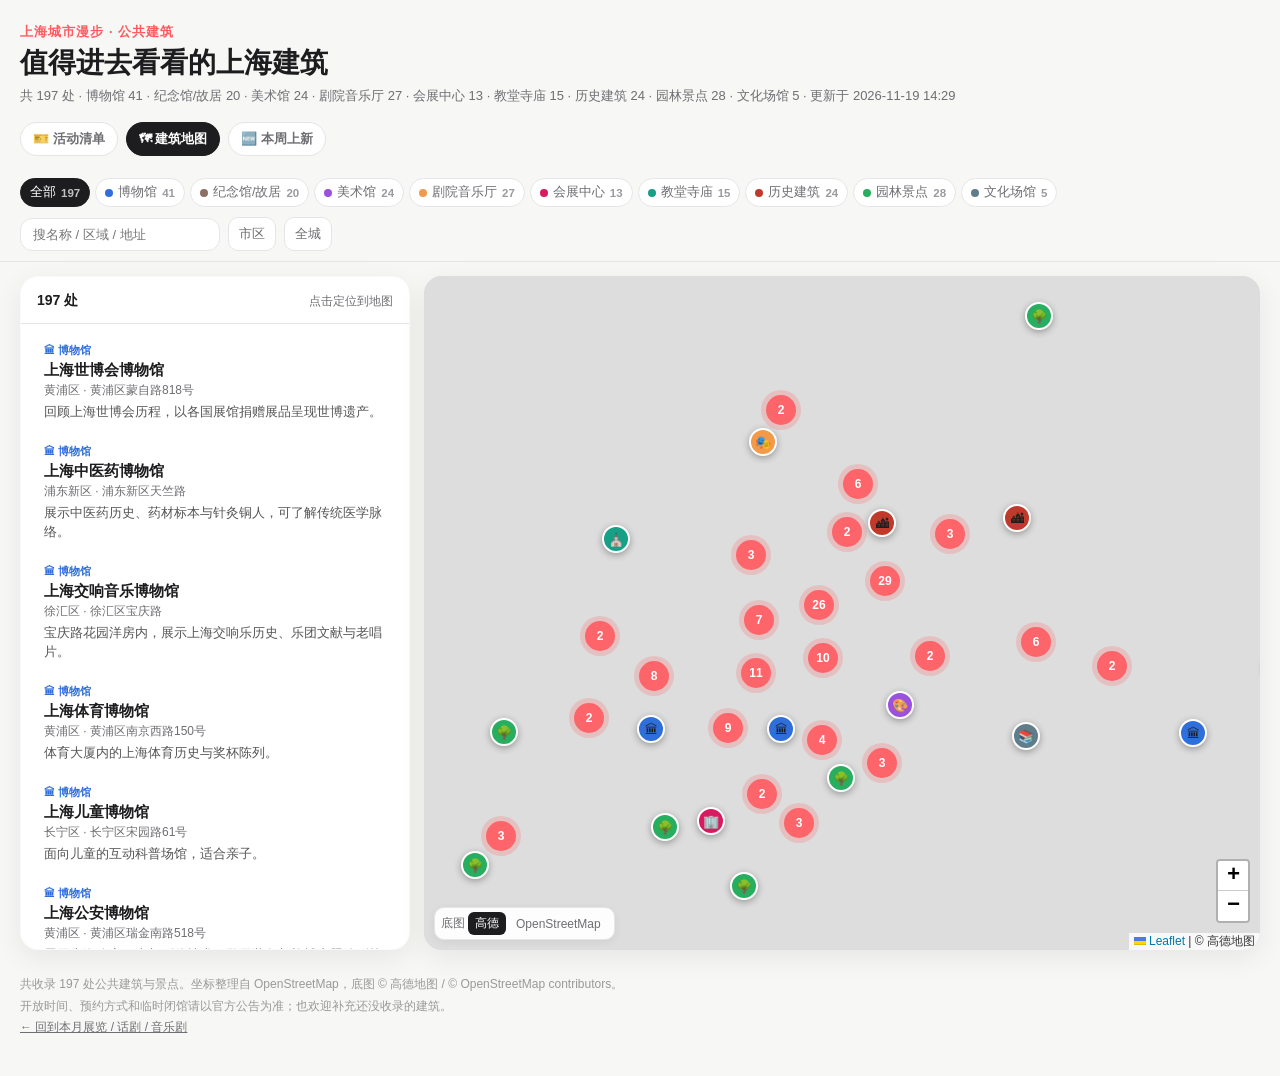
==== commit aa13ec99: "自动更新上海活动清单" ====
--- a/docs/map.html
+++ b/docs/map.html
@@ -16,7 +16,7 @@
     <div>
       <p class="eyebrow">上海城市漫步 · 公共建筑</p>
       <h1>值得进去看看的上海建筑</h1>
-      <p class="updated">共 197 处 · 博物馆 41 · 纪念馆/故居 20 · 美术馆 24 · 剧院音乐厅 27 · 会展中心 13 · 教堂寺庙 15 · 历史建筑 24 · 园林景点 28 · 文化场馆 5 · 更新于 2026-11-17 15:13</p>
+      <p class="updated">共 197 处 · 博物馆 41 · 纪念馆/故居 20 · 美术馆 24 · 剧院音乐厅 27 · 会展中心 13 · 教堂寺庙 15 · 历史建筑 24 · 园林景点 28 · 文化场馆 5 · 更新于 2026-11-19 14:29</p>
     </div>
     <nav class="site-nav" aria-label="站点导航">
       <a href="index.html">🎫 活动清单</a>
@@ -63,7 +63,7 @@
     <p><a href="index.html">← 回到本月展览 / 话剧 / 音乐剧</a></p>
   </footer>
 
-  <script id="places-data" type="application/json">{"updated":"2026-11-17 15:13","count":197,"categories":[{"key":"museum","label":"博物馆","color":"#2f6fdb","emoji":"🏛","count":41},{"key":"memorial","label":"纪念馆/故居","color":"#8d6e63","emoji":"📜","count":20},{"key":"gallery","label":"美术馆","color":"#9b51e0","emoji":"🎨","count":24},{"key":"theater","label":"剧院音乐厅","color":"#f2994a","emoji":"🎭","count":27},{"key":"expo","label":"会展中心","color":"#d81b60","emoji":"🏢","count":13},{"key":"church","label":"教堂寺庙","color":"#16a085","emoji":"⛪","count":15},{"key":"landmark","label":"历史建筑","color":"#c0392b","emoji":"🏙","count":24},{"key":"garden","label":"园林景点","color":"#27ae60","emoji":"🌳","count":28},{"key":"culture","label":"文化场馆","color":"#607d8b","emoji":"📚","count":5}],"center":{"wgs":[31.2304,121.4737],"gcj":[31.228458,121.478223]},"places":[{"slug":"expo-museum","name":"上海世博会博物馆","category":"museum","district":"黄浦区","address":"黄浦区蒙自路818号","intro":"回顾上海世博会历程，以各国展馆捐赠展品呈现世博遗产。","site":"","wgs":[31.196368,121.477671],"gcj":[31.194399,121.482178]},{"slug":"shanghai-tcm-museum","name":"上海中医药博物馆","category":"museum","district":"浦东新区","address":"浦东新区天竺路","intro":"展示中医药历史、药材标本与针灸铜人，可了解传统医学脉络。","site":"","wgs":[31.194989,121.594987],"gcj":[31.19277,121.599186]},{"slug":"shanghai-symphony-museum","name":"上海交响音乐博物馆","category":"museum","district":"徐汇区","address":"徐汇区宝庆路","intro":"宝庆路花园洋房内，展示上海交响乐历史、乐团文献与老唱片。","site":"","wgs":[31.213452,121.445726],"gcj":[31.211567,121.450326]},{"slug":"shanghai-sports-museum","name":"上海体育博物馆","category":"museum","district":"黄浦区","address":"黄浦区南京西路150号","intro":"体育大厦内的上海体育历史与奖杯陈列。","site":"","wgs":[31.2357,121.4675],"gcj":[31.233777,121.472043]},{"slug":"shanghai-children-museum","name":"上海儿童博物馆","category":"museum","district":"长宁区","address":"长宁区宋园路61号","intro":"面向儿童的互动科普场馆，适合亲子。","site":"","wgs":[31.195953,121.408483],"gcj":[31.194101,121.41313]},{"slug":"shanghai-police-museum","name":"上海公安博物馆","category":"museum","district":"黄浦区","address":"黄浦区瑞金南路518号","intro":"展示上海公安历史与刑侦技术，警用装备与枪械专题陈列较有看头。","site":"","wgs":[31.200352,121.463799],"gcj":[31.198421,121.46835]},{"slug":"shanghai-museum-east","name":"上海博物馆东馆","category":"museum","district":"浦东新区","address":"浦东新区杨高南路","intro":"浦东新馆，展陈青铜、雕塑与书画等馆藏，空间开阔，观展动线更从容。","site":"","wgs":[31.222116,121.534357],"gcj":[31.219995,121.538669]},{"slug":"shanghai-museum","name":"上海博物馆（人民广场馆）","category":"museum","district":"黄浦区","address":"黄浦区人民大道201号","intro":"以中国古代青铜器、陶瓷与书画收藏见长，天圆地方的建筑造型同样值得一看。","site":"https://www.shanghaimuseum.cn","wgs":[31.230158,121.471],"gcj":[31.228223,121.475532]},{"slug":"shanghai-metro-museum","name":"上海地铁博物馆","category":"museum","district":"闵行区","address":"闵行区吴中路1799号","intro":"上海地铁发展史与隧道施工技术科普。","site":"","wgs":[31.171437,121.361698],"gcj":[31.16954,121.366306]},{"slug":"shanghai-urban-planning-exhibition","name":"上海城市规划展示馆","category":"museum","district":"黄浦区","address":"黄浦区人民大道100号","intro":"用大型城市模型展现上海城市格局与规划，直观理解城市生长。","site":"","wgs":[31.233371,121.470882],"gcj":[31.231438,121.475414]},{"slug":"shanghai-astronomy-museum","name":"上海天文馆","category":"museum","district":"浦东新区","address":"浦东新区临港大道380号","intro":"全球规模领先的天文主题馆，球幕影院与陨石藏品带人认识宇宙。","site":"","wgs":[30.91513,121.922585],"gcj":[30.912767,121.926669]},{"slug":"shanghai-craft-art-museum","name":"上海工艺美术博物馆","category":"museum","district":"徐汇区","address":"徐汇区汾阳路79号","intro":"汾阳路小洋楼内，陈列牙雕、绒绣、剪纸等上海传统工艺精品。","site":"","wgs":[31.212213,121.449893],"gcj":[31.21032,121.454483]},{"slug":"shanghai-history-museum","name":"上海市历史博物馆","category":"museum","district":"黄浦区","address":"黄浦区南京西路325号","intro":"原跑马总会大楼，展厅讲述上海从古至今的城市变迁与近代都会生活。","site":"","wgs":[31.232617,121.46662],"gcj":[31.230694,121.471166]},{"slug":"shanghai-insect-museum","name":"上海昆虫博物馆","category":"museum","district":"徐汇区","address":"徐汇区枫林路300号","intro":"中科院昆虫研究所的标本馆，昆虫多样性展示。","site":"","wgs":[31.196,121.453],"gcj":[31.194092,121.457581]},{"slug":"shanghai-meteorological-museum","name":"上海气象博物馆","category":"museum","district":"徐汇区","address":"徐汇区蒲西路166号","intro":"徐家汇观象台旧址，中国近代气象发源地。","site":"","wgs":[31.190847,121.436695],"gcj":[31.188967,121.441311]},{"slug":"shanghai-auto-museum","name":"上海汽车博物馆","category":"museum","district":"嘉定区","address":"嘉定区博园路","intro":"安亭汽车城里的汽车主题馆，从老爷车到概念车串起汽车百年。","site":"","wgs":[31.280532,121.165775],"gcj":[31.278636,121.170316]},{"slug":"shanghai-fire-museum","name":"上海消防博物馆","category":"museum","district":"长宁区","address":"长宁区中山西路229号","intro":"上海消防历史与装备陈列，适合亲子科普。","site":"","wgs":[31.213,121.4095],"gcj":[31.211156,121.414148]},{"slug":"jewish-refugee-museum","name":"上海犹太难民纪念馆","category":"museum","district":"虹口区","address":"虹口区长阳路62号","intro":"在摩西会堂旧址，讲述二战期间犹太难民在上海避难的往事。","site":"","wgs":[31.256147,121.50482],"gcj":[31.254125,121.509236]},{"slug":"shanghai-glass-museum","name":"上海玻璃博物馆","category":"museum","district":"宝山区","address":"宝山区长江西路","intro":"由旧玻璃厂改造，以玻璃工艺和当代玻璃艺术为特色，工坊气息浓。","site":"","wgs":[31.345676,121.467324],"gcj":[31.343797,121.471877]},{"slug":"shanghai-telecom-museum","name":"上海电信博物馆","category":"museum","district":"黄浦区","address":"黄浦区延安东路34号","intro":"从电报、电话到移动通信，串起上海电信业的百年演进。","site":"","wgs":[31.235301,121.486298],"gcj":[31.233325,121.490779]},{"slug":"shanghai-film-museum","name":"上海电影博物馆","category":"museum","district":"徐汇区","address":"徐汇区影业街","intro":"在上影厂原址，展示中国电影史、老海报与片场道具，光影氛围浓。","site":"","wgs":[31.188091,121.433655],"gcj":[31.186214,121.438276]},{"slug":"shanghai-science-technology-museum","name":"上海科技馆","category":"museum","district":"浦东新区","address":"浦东新区世纪大道2000号","intro":"用互动展项讲科学与技术，机器人世界和球幕影院人气很高。","site":"https://www.sstm.org.cn","wgs":[31.220602,121.536733],"gcj":[31.218475,121.541038]},{"slug":"shanghai-textile-museum","name":"上海纺织博物馆","category":"museum","district":"普陀区","address":"普陀区澳门路150号","intro":"老纺织厂改造，讲述上海纺织工业百年。","site":"","wgs":[31.248646,121.441527],"gcj":[31.246785,121.446139]},{"slug":"shanghai-natural-history-museum","name":"上海自然博物馆","category":"museum","district":"静安区","address":"静安区北京西路510号","intro":"以自然演化与生物多样性为主线，恐龙骨架与标本阵列尤其震撼。","site":"https://www.snhm.org.cn","wgs":[31.236866,121.4577],"gcj":[31.234967,121.462272]},{"slug":"shanghai-post-museum","name":"上海邮政博物馆","category":"museum","district":"虹口区","address":"虹口区北苏州路","intro":"设在邮政总局大楼内，展示近代邮政史与邮票，可顺带看古典穹顶。","site":"","wgs":[31.246407,121.480755],"gcj":[31.244452,121.485256]},{"slug":"shanghai-railway-museum","name":"上海铁路博物馆","category":"museum","district":"静安区","address":"静安区天目东路","intro":"在原上海北站旧址，陈列老式机车、铁路设备与近代铁路史料。","site":"","wgs":[31.251986,121.47179],"gcj":[31.250059,121.476321]},{"slug":"shanghai-luxun-memorial","name":"上海鲁迅纪念馆","category":"museum","district":"虹口区","address":"虹口区甜爱路200号","intro":"位于鲁迅公园内，陈列鲁迅手稿、藏书与生平资料，环境清幽。","site":"","wgs":[31.271681,121.4794],"gcj":[31.269741,121.483908]},{"slug":"cpc-first-congress-memorial","name":"中共一大纪念馆","category":"museum","district":"黄浦区","address":"黄浦区黄陂南路","intro":"藏在石库门里弄中，展示中共一大历史与建党初期的文献实物。","site":"","wgs":[31.221785,121.471352],"gcj":[31.219845,121.475882]},{"slug":"china-navigation-museum","name":"中国航海博物馆","category":"museum","district":"浦东新区","address":"浦东新区申港大道197号","intro":"位于临港，外形如风帆，展示中国航海史、古船模型与船舶技术。","site":"","wgs":[30.898877,121.915453],"gcj":[30.896499,121.919533]},{"slug":"china-securities-museum","name":"中国证券博物馆","category":"museum","district":"虹口区","address":"虹口区黄浦路","intro":"原浦江饭店，展示中国证券市场的历史与老票证，建筑本身也耐看。","site":"","wgs":[31.246136,121.486401],"gcj":[31.244165,121.490882]},{"slug":"jiading-museum","name":"嘉定博物馆","category":"museum","district":"嘉定区","address":"嘉定区博乐路215号","intro":"嘉定地方历史与文物陈列，法华塔旁。","site":"","wgs":[31.382904,121.248794],"gcj":[31.38094,121.253233]},{"slug":"fengxian-museum","name":"奉贤博物馆","category":"museum","district":"奉贤区","address":"奉贤区湖畔路399号","intro":"奉贤历史与海塘文化，上海之鱼畔。","site":"","wgs":[30.9185,121.493],"gcj":[30.916329,121.49743]},{"slug":"chongming-museum","name":"崇明博物馆","category":"museum","district":"崇明区","address":"崇明区城桥镇鳌山路696号","intro":"崇明学宫古建筑群内的岛屿历史陈列。","site":"","wgs":[31.626,121.397],"gcj":[31.624259,121.401686]},{"slug":"songjiang-museum","name":"松江博物馆","category":"museum","district":"松江区","address":"松江区中山东路233号","intro":"松江府城历史与文物，了解上海之根。","site":"","wgs":[31.008416,121.242003],"gcj":[31.006275,121.24641]},{"slug":"dong-haoyun-shipping-museum","name":"董浩云航运博物馆","category":"museum","district":"徐汇区","address":"徐汇区华山路1954号","intro":"交大校园内的航运史博物馆，船模与航海文物。","site":"","wgs":[31.202081,121.430417],"gcj":[31.200215,121.435045]},{"slug":"guanfu-museum","name":"观复博物馆","category":"museum","district":"浦东新区","address":"浦东新区花园石桥路","intro":"马未都创办的上海馆，在高楼中陈列陶瓷、家具与金器等传统器物。","site":"","wgs":[31.235763,121.501492],"gcj":[31.233742,121.505918]},{"slug":"jinshan-museum","name":"金山区博物馆","category":"museum","district":"金山区","address":"金山区金山大道1800号","intro":"金山地方史与文物，了解杭州湾北岸。","site":"","wgs":[30.741,121.341],"gcj":[30.738825,121.34553]},{"slug":"qian-xuesen-library","name":"钱学森图书馆","category":"museum","district":"徐汇区","address":"徐汇区华山路","intro":"交大校园内，陈列钱学森手稿、书信与航天文献，致敬科学人生。","site":"","wgs":[31.203028,121.43074],"gcj":[31.201162,121.435367]},{"slug":"minhang-museum","name":"闵行博物馆","category":"museum","district":"闵行区","address":"闵行区新镇路1538号","intro":"闵行区域历史与马桥文化陈列。","site":"","wgs":[31.162563,121.354755],"gcj":[31.160651,121.35935]},{"slug":"aurora-museum","name":"震旦博物馆","category":"museum","district":"浦东新区","address":"浦东新区富城路99号","intro":"安藤忠雄设计的馆舍，以陶俑、玉器与佛教造像等古器物收藏见长。","site":"","wgs":[31.236503,121.495396],"gcj":[31.234501,121.499844]},{"slug":"qingpu-museum","name":"青浦博物馆","category":"museum","district":"青浦区","address":"青浦区华青南路1000号","intro":"青浦地方史与崧泽、福泉山遗址文物。","site":"","wgs":[31.15,121.12],"gcj":[31.148111,121.124602]},{"slug":"cohesion-project-museum","name":"上海凝聚力工程博物馆","category":"memorial","district":"长宁区","address":"长宁区长宁路878号","intro":"展示上海基层党建与社区治理的专题博物馆。","site":"","wgs":[31.222235,121.414616],"gcj":[31.220393,121.419263]},{"slug":"shanghai-underground-party-memorial","name":"上海地下组织斗争史陈列馆","category":"memorial","district":"静安区","address":"静安区愚园路81号","intro":"刘长胜故居，展示中共上海地下组织的斗争史。","site":"","wgs":[31.226608,121.441761],"gcj":[31.224737,121.446371]},{"slug":"sun-yat-sen-former-residence","name":"上海孙中山故居纪念馆","category":"memorial","district":"黄浦区","address":"黄浦区香山路7号","intro":"孙中山在上海的寓所，室内陈设保留生前原貌。","site":"","wgs":[31.218,121.4625],"gcj":[31.216081,121.467057]},{"slug":"song-qingling-former-residence","name":"上海宋庆龄故居纪念馆","category":"memorial","district":"徐汇区","address":"徐汇区淮海中路1843号","intro":"宋庆龄晚年居所，花园别墅与生平陈列并存。","site":"","wgs":[31.205828,121.434357],"gcj":[31.203958,121.438979]},{"slug":"mao-zedong-former-residence","name":"上海毛泽东旧居陈列馆","category":"memorial","district":"静安区","address":"静安区茂名北路120弄7号","intro":"毛泽东在上海的旧居陈列，石库门里弄中的革命记忆。","site":"","wgs":[31.22829,121.455942],"gcj":[31.226391,121.460518]},{"slug":"songhu-resistance-memorial","name":"上海淞沪抗战纪念馆","category":"memorial","district":"宝山区","address":"宝山区友谊路1号","intro":"宝山临江的抗战纪念地，塔馆合一讲述淞沪会战。","site":"","wgs":[31.411996,121.490695],"gcj":[31.410072,121.495175]},{"slug":"cai-yuanpei-former-residence","name":"上海蔡元培故居陈列馆","category":"memorial","district":"静安区","address":"静安区华山路303弄16号","intro":"华山路花园住宅，蔡元培在上海的居所与陈列。","site":"","wgs":[31.220673,121.442968],"gcj":[31.218797,121.447575]},{"slug":"taofen-memorial","name":"上海韬奋纪念馆","category":"memorial","district":"黄浦区","address":"黄浦区重庆南路205弄53号","intro":"邹韬奋故居与生平陈列，新闻出版人的纪念地。","site":"","wgs":[31.216323,121.466667],"gcj":[31.214393,121.471211]},{"slug":"luxun-former-residence","name":"上海鲁迅故居","category":"memorial","district":"虹口区","address":"虹口区山阴路大陆新村9号","intro":"鲁迅最后的寓所，三层里弄住宅原状陈列。","site":"","wgs":[31.268231,121.479929],"gcj":[31.266288,121.484435]},{"slug":"cpc-second-congress-memorial","name":"中共二大会址纪念馆","category":"memorial","district":"静安区","address":"静安区老成都北路7弄30号","intro":"石库门里的中共二大会址，第一部党章在此诞生。","site":"","wgs":[31.228,121.4625],"gcj":[31.226086,121.467058]},{"slug":"cpc-fourth-congress-memorial","name":"中共四大会址纪念馆","category":"memorial","district":"虹口区","address":"虹口区四川北路1468号","intro":"中共四大召开地，展厅讲述革命统一战线与工农运动。","site":"","wgs":[31.256,121.4793],"gcj":[31.254054,121.483807]},{"slug":"zhougong-mansion","name":"中国共产党代表团驻沪办事处纪念馆","category":"memorial","district":"黄浦区","address":"黄浦区思南路73号","intro":"中共代表团驻沪办事处旧址，思南路花园洋房。","site":"","wgs":[31.2125,121.4649],"gcj":[31.210572,121.469449]},{"slug":"left-wing-writers-memorial","name":"中国左翼作家联盟会址纪念馆","category":"memorial","district":"虹口区","address":"虹口区多伦路201弄2号","intro":"左翼作家联盟成立地，多伦路文化街上的红色记忆。","site":"","wgs":[31.265,121.477],"gcj":[31.263064,121.481515]},{"slug":"sihang-warehouse-memorial","name":"四行仓库抗战纪念馆","category":"memorial","district":"静安区","address":"静安区光复路1号","intro":"苏州河畔的抗战遗址，西墙上密布的弹孔是直观的历史现场。","site":"","wgs":[31.242215,121.466626],"gcj":[31.240297,121.471172]},{"slug":"national-anthem-exhibition-hall","name":"国歌展示馆","category":"memorial","district":"杨浦区","address":"杨浦区荆州路151号","intro":"《义勇军进行曲》诞生地主题馆，讲述国歌故事。","site":"","wgs":[31.258,121.518],"gcj":[31.25594,121.522369]},{"slug":"ba-jin-former-residence","name":"巴金故居","category":"memorial","district":"徐汇区","address":"徐汇区武康路113号","intro":"巴金在武康路的住所，书房与手稿还原写作现场。","site":"","wgs":[31.2123,121.4354],"gcj":[31.210432,121.44002]},{"slug":"zhang-wentian-former-residence","name":"张闻天故居","category":"memorial","district":"浦东新区","address":"浦东新区祝桥镇","intro":"浦东祝桥的江南民居，张闻天生平陈列。","site":"","wgs":[31.133828,121.75809],"gcj":[31.131763,121.762454]},{"slug":"ke-ling-former-residence","name":"柯灵故居","category":"memorial","district":"徐汇区","address":"徐汇区复兴西路147号","intro":"复兴西路上的文人旧居，展示柯灵生平与文学成就。","site":"","wgs":[31.2124,121.4385],"gcj":[31.210527,121.443115]},{"slug":"chen-yun-memorial","name":"陈云纪念馆","category":"memorial","district":"青浦区","address":"青浦区练塘镇朱枫公路3516号","intro":"青浦练塘的陈云故里，生平陈列与故居建筑。","site":"","wgs":[31.008977,121.03933],"gcj":[31.006943,121.04383]},{"slug":"longhua-martyrs-cemetery","name":"龙华烈士陵园","category":"memorial","district":"徐汇区","address":"徐汇区龙华西路180号","intro":"龙华革命烈士纪念地，陵园与纪念馆庄重肃穆。","site":"","wgs":[31.177499,121.445043],"gcj":[31.175598,121.449641]},{"slug":"ucca-edge","name":"上海UCCA Edge","category":"gallery","district":"静安区","address":"静安区西藏北路88号","intro":"UCCA在上海的展馆，位于盈凯文创广场，主推国际当代艺术大展。","site":"","wgs":[31.244,121.4676],"gcj":[31.24208,121.472144]},{"slug":"shanghai-chinese-painting-academy","name":"上海中国画院美术馆","category":"gallery","district":"徐汇区","address":"徐汇区岳阳路197号","intro":"上海中国画院的美术馆，海派书画展览。","site":"","wgs":[31.2075,121.448],"gcj":[31.205608,121.452594]},{"slug":"jiushi-art-museum","name":"上海久事美术馆","category":"gallery","district":"黄浦区","address":"黄浦区中山东一路27号","intro":"外滩历史建筑内的艺术空间，常办海派绘画与现当代艺术展。","site":"","wgs":[31.242193,121.485417],"gcj":[31.240223,121.489901]},{"slug":"rockbund-art-museum","name":"上海外滩美术馆","category":"gallery","district":"黄浦区","address":"黄浦区虎丘路20号","intro":"由近代文会大楼改建，专注当代艺术，顶层可望外滩街景。","site":"https://www.rockbundartmuseum.org","wgs":[31.243175,121.48302],"gcj":[31.241212,121.487513]},{"slug":"duolun-museum-of-modern-art","name":"上海多伦现代美术馆","category":"gallery","district":"虹口区","address":"虹口区多伦路27号","intro":"多伦路上的当代艺术馆，以实验性展览和青年艺术家项目为主。","site":"","wgs":[31.263779,121.478504],"gcj":[31.261838,121.483014]},{"slug":"power-station-of-art","name":"上海当代艺术博物馆","category":"gallery","district":"黄浦区","address":"黄浦区花园港路200号","intro":"由南市发电厂改造，高耸烟囱是标志，主推当代艺术大型展览。","site":"https://www.powerstationofart.com","wgs":[31.203059,121.493897],"gcj":[31.201045,121.498348]},{"slug":"mocashanghai","name":"上海当代艺术馆","category":"gallery","district":"黄浦区","address":"黄浦区南京西路","intro":"人民公园内的当代艺术馆，以当代艺术与设计展览为主，庭院幽静。","site":"","wgs":[31.233287,121.468206],"gcj":[31.231361,121.472747]},{"slug":"scop","name":"上海摄影艺术中心","category":"gallery","district":"徐汇区","address":"徐汇区龙腾大道2555号","intro":"西岸的摄影专题空间，常办纪实与艺术摄影展，展厅简洁明亮。","site":"","wgs":[31.169876,121.458398],"gcj":[31.167943,121.462962]},{"slug":"shanghai-oil-painting-sculpture-academy","name":"上海油画雕塑院美术馆","category":"gallery","district":"长宁区","address":"长宁区金珠路111号","intro":"上海油画雕塑院附属美术馆，现当代雕塑与绘画。","site":"","wgs":[31.204,121.398],"gcj":[31.202152,121.402649]},{"slug":"tank-shanghai","name":"上海油罐艺术中心","category":"gallery","district":"徐汇区","address":"徐汇区龙腾大道2380号","intro":"西岸旧机场储油罐改造，五个罐体连成展馆，工业感十足。","site":"","wgs":[31.1667,121.4593],"gcj":[31.164763,121.463861]},{"slug":"china-art-museum","name":"中华艺术宫（上海美术馆）","category":"gallery","district":"浦东新区","address":"浦东新区上南路205号","intro":"原世博会中国馆，红色斗拱造型醒目，常设近现代美术作品大展。","site":"","wgs":[31.186484,121.489926],"gcj":[31.184474,121.49439]},{"slug":"yuz-museum","name":"余德耀美术馆","category":"gallery","district":"青浦区","address":"青浦区蟠鼎路","intro":"青浦蟠龙天地内，以当代艺术收藏与大型装置展为主，空间开阔。","site":"","wgs":[31.1914,121.273079],"gcj":[31.189369,121.277516]},{"slug":"liu-haisu-art-museum","name":"刘海粟美术馆","category":"gallery","district":"长宁区","address":"长宁区延安西路1609号","intro":"以刘海粟捐赠作品与近现代美术收藏为基础，兼办当代艺术展览。","site":"","wgs":[31.211356,121.414619],"gcj":[31.209509,121.419265]},{"slug":"fosun-foundation","name":"复星艺术中心","category":"gallery","district":"黄浦区","address":"黄浦区中山东二路600号","intro":"会动的金色幕帘立面是外滩一景，常办当代艺术与设计展览。","site":"","wgs":[31.228881,121.493579],"gcj":[31.226881,121.498033]},{"slug":"baolong-art-museum","name":"宝龙美术馆","category":"gallery","district":"闵行区","address":"闵行区新镇路","intro":"闵行七宝的大型民营馆，常设近现代书画与当代艺术，展厅宽阔。","site":"","wgs":[31.160424,121.353319],"gcj":[31.158509,121.357911]},{"slug":"how-art-museum","name":"昊美术馆","category":"gallery","district":"浦东新区","address":"浦东新区祖冲之路2277弄1号","intro":"浦东的民营当代美术馆，关注国际当代艺术与新媒体装置。","site":"","wgs":[31.21443,121.624173],"gcj":[31.212235,121.628384]},{"slug":"ming-contemporary-art-museum","name":"明当代美术馆","category":"gallery","district":"静安区","address":"静安区永和东路436号","intro":"由旧厂房改造，聚焦现场艺术、表演与实验性当代艺术项目。","site":"","wgs":[31.293532,121.453158],"gcj":[31.291667,121.457747]},{"slug":"start-museum","name":"星美术馆","category":"gallery","district":"徐汇区","address":"徐汇区瑞宁路","intro":"西岸铁路旁的当代美术馆，以白色盒体建筑与大型个展见长。","site":"","wgs":[31.189717,121.465712],"gcj":[31.187776,121.470257]},{"slug":"zhu-qizhan-art-museum","name":"朱屺瞻艺术馆","category":"gallery","district":"虹口区","address":"虹口区欧阳路580号","intro":"虹口欧阳路上的艺术馆，朱屺瞻书画与展览。","site":"","wgs":[31.27636,121.481612],"gcj":[31.274416,121.486112]},{"slug":"museum-of-art-pudong","name":"浦东美术馆","category":"gallery","district":"浦东新区","address":"浦东新区明珠塔路","intro":"临江而立的当代美术馆，展厅面向外滩，建筑与展览同样值得看。","site":"https://www.museumofartpd.org.cn","wgs":[31.240309,121.491972],"gcj":[31.238319,121.496433]},{"slug":"modern-art-museum","name":"艺仓美术馆","category":"gallery","district":"浦东新区","address":"浦东新区滨江大道4777号","intro":"黄浦江畔老煤仓改造，以当代艺术展为主，可眺望浦江与陆家嘴。","site":"","wgs":[31.218474,121.508034],"gcj":[31.216425,121.512435]},{"slug":"west-bund-museum","name":"西岸美术馆","category":"gallery","district":"徐汇区","address":"徐汇区龙腾大道2600号","intro":"西岸滨江的当代艺术馆，与蓬皮杜中心合作呈现现当代艺术展。","site":"","wgs":[31.169624,121.459294],"gcj":[31.167689,121.463856]},{"slug":"long-museum-pudong","name":"龙美术馆（浦东馆）","category":"gallery","district":"浦东新区","address":"浦东新区罗山路2255弄210号","intro":"延续龙美术馆收藏脉络，聚焦近现代书画与当代艺术展览。","site":"","wgs":[31.21813,121.569721],"gcj":[31.215939,121.573947]},{"slug":"long-museum-west-bund","name":"龙美术馆（西岸馆）","category":"gallery","district":"徐汇区","address":"徐汇区龙腾大道3398号","intro":"以伞拱结构构筑展厅，常规陈列近现代绘画与古器物，空间感强。","site":"http://www.thelongmuseum.org","wgs":[31.185916,121.460193],"gcj":[31.183987,121.464754]},{"slug":"1862-theatre","name":"1862时尚艺术中心","category":"theater","district":"浦东新区","address":"浦东新区滨江大道1777号","intro":"由1862年创建的祥生船厂改造，保留工业结构，上演戏剧与音乐演出。","site":"","wgs":[31.246437,121.509801],"gcj":[31.244396,121.514198]},{"slug":"shanghai-oriental-art-center","name":"上海东方艺术中心","category":"theater","district":"浦东新区","address":"浦东新区丁香路","intro":"蝴蝶兰造型的演出综合体，音乐厅、歌剧厅与演奏厅并存。","site":"","wgs":[31.224877,121.536905],"gcj":[31.222751,121.54121]},{"slug":"shanghai-symphony-hall","name":"上海交响乐团音乐厅","category":"theater","district":"徐汇区","address":"徐汇区淮海中路1285弄","intro":"上交驻场，葡萄园式观众席环绕舞台，主打交响乐与室内乐。","site":"","wgs":[31.213431,121.447084],"gcj":[31.211544,121.451681]},{"slug":"shanghai-poly-grand-theatre","name":"上海保利大剧院","category":"theater","district":"嘉定区","address":"嘉定区远香湖路","intro":"安藤忠雄设计，临远香湖而建，以话剧、音乐会与亲子演出为主。","site":"","wgs":[31.35536,121.26054],"gcj":[31.35339,121.26498]},{"slug":"shanghai-centre-theatre","name":"上海商城剧院","category":"theater","district":"静安区","address":"静安区南京西路1376号","intro":"南京西路商城内的剧院，音乐与戏剧演出。","site":"","wgs":[31.2287,121.4475],"gcj":[31.226819,121.452097]},{"slug":"shanghai-international-dance-center","name":"上海国际舞蹈中心","category":"theater","district":"长宁区","address":"长宁区虹桥路1650号","intro":"以舞蹈演出为主，兼具芭蕾、现代舞演出与舞蹈教育功能。","site":"","wgs":[31.201099,121.390632],"gcj":[31.199247,121.395278]},{"slug":"shanghai-city-theatre","name":"上海城市剧院","category":"theater","district":"闵行区","address":"闵行区都市路4889号","intro":"莘庄的城市剧院，话剧、儿童剧与音乐会。","site":"","wgs":[31.106534,121.385301],"gcj":[31.104629,121.389935]},{"slug":"shanghai-grand-world","name":"上海大世界","category":"theater","district":"黄浦区","address":"黄浦区宁海东路","intro":"1917年开业的游乐场，以非遗展演、杂技曲艺与互动体验为特色。","site":"","wgs":[31.229685,121.47469],"gcj":[31.22774,121.47921]},{"slug":"shanghai-grand-theatre","name":"上海大剧院","category":"theater","district":"黄浦区","address":"黄浦区黄陂北路300号","intro":"人民广场畔的综合性剧院，上演歌剧、芭蕾与交响音乐会，大厅敞亮。","site":"","wgs":[31.231494,121.467311],"gcj":[31.229569,121.471854]},{"slug":"daning-theatre","name":"上海大宁剧院","category":"theater","district":"静安区","address":"静安区平型关路1222号","intro":"海上文化中心内的大剧场，戏剧、音乐会演出。","site":"","wgs":[31.285892,121.452127],"gcj":[31.284027,121.456718]},{"slug":"wanping-theatre","name":"上海宛平剧院","category":"theater","district":"徐汇区","address":"徐汇区中山南二路857-859号","intro":"以戏曲演出为主的剧院，京剧、越剧、昆剧等轮番登场，设施现代。","site":"","wgs":[31.186878,121.447124],"gcj":[31.184978,121.451718]},{"slug":"shanghai-culture-square","name":"上海文化广场","category":"theater","district":"黄浦区","address":"黄浦区茂名南路","intro":"以音乐剧、话剧和舞蹈演出为主，地下剧场空间颇具规模。","site":"","wgs":[31.213814,121.457731],"gcj":[31.211904,121.462301]},{"slug":"yihai-theatre","name":"上海艺海剧院","category":"theater","district":"静安区","address":"静安区江宁路466号","intro":"江宁路上的话剧演出空间，上海话剧艺术中心剧场之一。","site":"","wgs":[31.2366,121.4473],"gcj":[31.234723,121.451898]},{"slug":"shanghai-drama-arts-centre","name":"上海话剧艺术中心","category":"theater","district":"徐汇区","address":"徐汇区安福路","intro":"上海话剧主要演出阵地，常年上演国内外话剧与原创剧目。","site":"","wgs":[31.215738,121.436571],"gcj":[31.21387,121.44119]},{"slug":"shanghai-concert-hall","name":"上海音乐厅","category":"theater","district":"黄浦区","address":"黄浦区延安东路523号","intro":"1930年建成的欧式老音乐厅，以室内乐与古典音乐会为主，音效温润。","site":"","wgs":[31.228931,121.473317],"gcj":[31.226989,121.477841]},{"slug":"shanghai-circus-world","name":"上海马戏城","category":"theater","district":"静安区","address":"静安区共和新路","intro":"以杂技马戏演出为特色的剧场，大剧场内常演多媒体杂技秀。","site":"","wgs":[31.280016,121.446924],"gcj":[31.278159,121.451527]},{"slug":"shangyin-opera-house","name":"上音歌剧院","category":"theater","district":"徐汇区","address":"徐汇区汾阳路20号","intro":"上海音乐学院的歌剧院，融入历史街区，主推歌剧与声乐演出。","site":"","wgs":[31.216428,121.450731],"gcj":[31.214535,121.455319]},{"slug":"china-theatre","name":"中国大戏院","category":"theater","district":"黄浦区","address":"黄浦区牛庄路700-714号","intro":"近代老戏院，修缮后以戏曲、话剧和音乐剧演出为主，门脸复古。","site":"","wgs":[31.239647,121.471999],"gcj":[31.237714,121.476528]},{"slug":"nine-trees-art-center","name":"九棵树未来艺术中心","category":"theater","district":"奉贤区","address":"奉贤区树桓路","intro":"奉贤新城森林间的艺术中心，含剧场与户外舞台，上演戏剧音乐会。","site":"","wgs":[30.942678,121.480633],"gcj":[30.940558,121.485108]},{"slug":"asia-mansion","name":"亚洲大厦·星空间","category":"theater","district":"黄浦区","address":"黄浦区汉口路663号","intro":"亚洲大厦内的演艺空间群，以沉浸式音乐剧和小剧场演出闻名。","site":"","wgs":[31.235882,121.473553],"gcj":[31.233943,121.478077]},{"slug":"peoples-grand-theatre","name":"人民大舞台","category":"theater","district":"黄浦区","address":"黄浦区九江路663号","intro":"人民广场附近的老牌舞台，以上演戏曲、话剧和综艺演出为主。","site":"","wgs":[31.23611,121.473462],"gcj":[31.234171,121.477986]},{"slug":"lyceum-theatre","name":"兰心大戏院","category":"theater","district":"黄浦区","address":"黄浦区茂名南路57号","intro":"始建于1867年的沪上老牌剧场，现以话剧与音乐剧演出为主。","site":"","wgs":[31.222891,121.455968],"gcj":[31.22099,121.460543]},{"slug":"cathay-theatre","name":"国泰电影院","category":"theater","district":"黄浦区","address":"黄浦区淮海中路870号","intro":"1932年建成的老影院，装饰艺术风格立面，是淮海路的地标之一。","site":"","wgs":[31.220074,121.456857],"gcj":[31.218169,121.46143]},{"slug":"grand-cinema","name":"大光明电影院","category":"theater","district":"黄浦区","address":"黄浦区南京西路","intro":"1928年开业的老影院，装饰艺术风格，曾被誉为远东第一影院。","site":"","wgs":[31.234853,121.466531],"gcj":[31.232932,121.471077]},{"slug":"tianchan-yifu-stage","name":"天蟾逸夫舞台","category":"theater","district":"黄浦区","address":"黄浦区汕头路","intro":"上海京剧演出的重要剧场，以京剧为主兼演各地方戏，戏迷聚集。","site":"","wgs":[31.233584,121.472904],"gcj":[31.231645,121.47743]},{"slug":"majestic-theatre","name":"美琪大戏院","category":"theater","district":"静安区","address":"静安区江宁路99号","intro":"1941年开业的老戏院，装饰艺术风格，现上演话剧、舞剧与音乐剧。","site":"","wgs":[31.231471,121.45162],"gcj":[31.229583,121.456207]},{"slug":"jasmine-theatre","name":"茉莉花剧场","category":"theater","district":"黄浦区","address":"黄浦区云南中路","intro":"以话剧与小型音乐剧演出为主的小剧场，座位紧凑，观演距离近。","site":"","wgs":[31.23205,121.473953],"gcj":[31.230108,121.478475]},{"slug":"shanghai-expo-center","name":"上海世博中心","category":"expo","district":"浦东新区","address":"上海市浦东新区世博大道1500号","intro":"世博园区内的会议中心，大型会议与演出场地。","site":"","wgs":[31.1878,121.4875],"gcj":[31.185798,121.491972]},{"slug":"shanghai-world-expo-exhibition-center","name":"上海世博展览馆","category":"expo","district":"浦东新区","address":"上海市浦东新区博成路850号","intro":"世博园区内的展览馆，承接大型展会与活动。","site":"","wgs":[31.184507,121.48548],"gcj":[31.182509,121.489959]},{"slug":"shanghai-mart","name":"上海世贸商城","category":"expo","district":"长宁区","address":"上海市长宁区延安西路2299号","intro":"虹桥的贸易展贸综合体，常年举办纺织服装类展会。","site":"","wgs":[31.203765,121.396167],"gcj":[31.201916,121.400815]},{"slug":"shanghai-everbright-convention-center","name":"上海光大会展中心","category":"expo","district":"徐汇区","address":"上海市徐汇区漕宝路66号","intro":"漕河泾旁的会展中心，展会与会议活动频繁。","site":"","wgs":[31.1688,121.429],"gcj":[31.166919,121.433627]},{"slug":"shanghai-agricultural-exhibition-center","name":"上海农业展览馆","category":"expo","district":"长宁区","address":"上海市长宁区虹桥路2268号","intro":"虹桥的农业主题展馆，农产品展销与年货展。","site":"","wgs":[31.1975,121.383],"gcj":[31.195641,121.387639]},{"slug":"shanghai-international-convention-center","name":"上海国际会议中心","category":"expo","district":"浦东新区","address":"上海市浦东新区滨江大道2727号","intro":"陆家嘴滨江的会议中心，APEC 等国际会议举办地。","site":"","wgs":[31.241495,121.492444],"gcj":[31.239504,121.496903]},{"slug":"shanghai-international-exhibition-center","name":"上海国际展览中心","category":"expo","district":"长宁区","address":"上海市长宁区娄山关路88号","intro":"虹桥开发区内的老牌展览馆，中小型专业展为主。","site":"","wgs":[31.2058,121.401],"gcj":[31.203953,121.405649]},{"slug":"shanghai-exhibition-center","name":"上海展览中心","category":"expo","district":"静安区","address":"上海市静安区延安中路1000号","intro":"原中苏友好大厦，俄罗斯古典风格，尖顶与广场气势恢宏。","site":"","wgs":[31.226079,121.448491],"gcj":[31.224195,121.453086]},{"slug":"shanghai-new-international-expo-center","name":"上海新国际博览中心","category":"expo","district":"浦东新区","address":"上海市浦东新区龙阳路2345号","intro":"浦东的大型展馆群，车展、工业展常年在此举办。","site":"","wgs":[31.211934,121.563387],"gcj":[31.209749,121.567624]},{"slug":"shanghai-auto-exhibition-center","name":"上海汽车会展中心","category":"expo","district":"嘉定区","address":"上海市嘉定区博园路7575号","intro":"安亭汽车城旁的会展中心，车展与汽车活动多。","site":"","wgs":[31.28,121.165],"gcj":[31.278105,121.169542]},{"slug":"shanghai-pudong-exhibition-center","name":"上海浦东展览馆","category":"expo","district":"浦东新区","address":"上海市浦东新区合欢路201号","intro":"浦东的展览场馆，常办车展、消费展与大型活动。","site":"","wgs":[31.223636,121.544485],"gcj":[31.221492,121.548768]},{"slug":"shanghai-cross-border-procurement-center","name":"上海跨国采购会展中心","category":"expo","district":"普陀区","address":"上海市普陀区中江路35号","intro":"苏州河畔的会展中心，承接专业展会与会议。","site":"","wgs":[31.224,121.3875],"gcj":[31.222157,121.392146]},{"slug":"national-exhibition-center","name":"国家会展中心（上海）","category":"expo","district":"青浦区","address":"上海市青浦区崧泽大道333号","intro":"虹桥的国家级会展综合体，进博会主场馆。","site":"","wgs":[31.191675,121.297524],"gcj":[31.189674,121.301998]},{"slug":"shanghai-community-church","name":"上海国际礼拜堂","category":"church","district":"徐汇区","address":"徐汇区衡山路53号","intro":"1925年建成的哥特复兴式教堂，砖木结构，礼拜堂空间高敞。","site":"","wgs":[31.208056,121.443612],"gcj":[31.206173,121.448216]},{"slug":"ohel-rachel-synagogue","name":"上海犹太会堂（西摩会堂）","category":"church","district":"静安区","address":"静安区陕西北路500号","intro":"1920年建成的犹太会堂，新古典柱廊立面，保存完整，现作文化空间。","site":"","wgs":[31.233454,121.448267],"gcj":[31.231574,121.452863]},{"slug":"russian-orthodox-church","name":"东正教圣母大堂","category":"church","district":"徐汇区","address":"徐汇区新乐路55号","intro":"1936年建成的拜占庭式东正教堂，洋葱头穹顶，新乐路地标。","site":"","wgs":[31.219417,121.450948],"gcj":[31.217525,121.455536]},{"slug":"sheshan-basilica","name":"佘山天主教堂","category":"church","district":"松江区","address":"松江区佘山山顶","intro":"佘山之巅的罗马式天主教堂，双塔耸立，可俯瞰松江一带田园。","site":"","wgs":[31.096316,121.18794],"gcj":[31.094288,121.19242]},{"slug":"holy-trinity-cathedral","name":"圣三一堂","category":"church","district":"黄浦区","address":"黄浦区九江路219号","intro":"1869年建成的英国圣公会教堂，红砖哥特风，曾为外侨礼拜场所。","site":"","wgs":[31.238447,121.481776],"gcj":[31.236486,121.486273]},{"slug":"xiaotaoyuan-mosque","name":"小桃园清真寺","category":"church","district":"黄浦区","address":"黄浦区小桃园街52号","intro":"1917年始建的清真寺，绿色穹顶与宣礼塔，上海伊斯兰教重要场所。","site":"","wgs":[31.222664,121.485055],"gcj":[31.220686,121.489539]},{"slug":"xujiahui-cathedral","name":"徐家汇天主教堂","category":"church","district":"徐汇区","address":"徐汇区蒲西路","intro":"1910年建成的哥特式双塔教堂，红砖尖顶，曾是远东著名天主堂。","site":"","wgs":[31.193368,121.432582],"gcj":[31.191495,121.437206]},{"slug":"jingling-church","name":"景灵堂","category":"church","district":"虹口区","address":"虹口区昆山路","intro":"1920年代的卫理公会教堂，红砖立面带钟塔，是昆山路街区地标。","site":"","wgs":[31.251268,121.483489],"gcj":[31.249308,121.487981]},{"slug":"chenxiang-pavilion","name":"沉香阁","category":"church","district":"黄浦区","address":"黄浦区沉香阁路29号","intro":"豫园商圈内的尼众寺院，沉香观音与明代建筑。","site":"","wgs":[31.229346,121.485558],"gcj":[31.22737,121.490041]},{"slug":"moore-memorial-church","name":"沐恩堂","category":"church","district":"黄浦区","address":"黄浦区西藏中路316号","intro":"由邬达克设计的红砖教堂，钟楼高耸，是西藏中路旁的街景地标。","site":"","wgs":[31.235197,121.471338],"gcj":[31.233263,121.475869]},{"slug":"st-joseph-church","name":"洋泾浜圣若瑟堂","category":"church","district":"黄浦区","address":"黄浦区四川南路36号","intro":"1860年代建成的哥特式教堂，清水红砖立面，四川南路一景。","site":"","wgs":[31.232606,121.485588],"gcj":[31.230631,121.490071]},{"slug":"zhenru-temple","name":"真如寺","category":"church","district":"普陀区","address":"普陀区兰溪路399号","intro":"上海现存最早的元代木构建筑之一，真如古镇旁。","site":"","wgs":[31.251709,121.396484],"gcj":[31.249883,121.401136]},{"slug":"union-church","name":"联合教堂（外滩源）","category":"church","district":"黄浦区","address":"黄浦区南苏州路107号","intro":"外滩源原新天安堂，红砖哥特式小教堂，重建后成为街区文化地标。","site":"","wgs":[31.245135,121.483829],"gcj":[31.243171,121.488319]},{"slug":"dongjiadu-cathedral","name":"董家渡天主堂","category":"church","district":"黄浦区","address":"黄浦区董家渡路185号","intro":"1847年始建的天主教堂，中国早期巴洛克风格，历经修缮保存至今。","site":"","wgs":[31.216787,121.500101],"gcj":[31.214761,121.504531]},{"slug":"hongde-church","name":"鸿德堂","category":"church","district":"虹口区","address":"虹口区多伦路","intro":"1928年建成的中式屋顶教堂，青砖与红柱相间，就在多伦路旁。","site":"","wgs":[31.263819,121.47798],"gcj":[31.26188,121.482492]},{"slug":"1933-old-millfun","name":"1933老场坊","category":"landmark","district":"虹口区","address":"虹口区沙泾路10号","intro":"原工部局宰牲场，钢筋混凝土伞形柱与廊桥交织，现为创意园区。","site":"","wgs":[31.256553,121.487751],"gcj":[31.254582,121.492228]},{"slug":"m50-creative-park","name":"M50创意园","category":"landmark","district":"普陀区","address":"普陀区莫干山路50号","intro":"苏州河畔旧纺织厂改造的艺术园区，聚集画廊与艺术家工作室。","site":"","wgs":[31.249727,121.445444],"gcj":[31.24786,121.450048]},{"slug":"shanghai-tower","name":"上海中心大厦","category":"landmark","district":"浦东新区","address":"浦东新区银城中路501号","intro":"632米的中国最高楼，螺旋上升的玻璃幕墙，可登高俯瞰全城。","site":"","wgs":[31.23565,121.501254],"gcj":[31.23363,121.505681]},{"slug":"shanghai-mansion","name":"上海大厦","category":"landmark","district":"虹口区","address":"虹口区北苏州路20号","intro":"苏州河畔的褐色大楼，装饰艺术风格，与外白渡桥同框入镜。","site":"","wgs":[31.246323,121.485491],"gcj":[31.244355,121.489975]},{"slug":"shanghai-xintiandi","name":"上海新天地","category":"landmark","district":"黄浦区","address":"黄浦区兴业路374号","intro":"由石库门里弄改造的休闲街区，保留清水砖墙与里弄格局。","site":"","wgs":[31.221931,121.470437],"gcj":[31.219994,121.47497]},{"slug":"shanghai-world-financial-center","name":"上海环球金融中心","category":"landmark","district":"浦东新区","address":"浦东新区世纪大道100号","intro":"顶部开有梯形洞口的摩天楼，观光天阁可俯瞰陆家嘴与浦江。","site":"","wgs":[31.236577,121.503041],"gcj":[31.234552,121.507462]},{"slug":"columbia-circle","name":"上生·新所","category":"landmark","district":"长宁区","address":"长宁区番禺路","intro":"原哥伦比亚乡村俱乐部与厂房改造的街区，泳池与老建筑相映。","site":"","wgs":[31.210158,121.423506],"gcj":[31.208303,121.428143]},{"slug":"oriental-pearl-tower","name":"东方明珠","category":"landmark","district":"浦东新区","address":"浦东新区世纪大道1号","intro":"陆家嘴地标，三根立柱与球体组合，观光层可看浦江两岸。","site":"","wgs":[31.241946,121.49526],"gcj":[31.239947,121.499709]},{"slug":"bank-of-china-building","name":"中国银行大楼","category":"landmark","district":"黄浦区","address":"黄浦区滇池路","intro":"外滩少见的中国人自建高楼，装饰艺术风格融入中式细部。","site":"","wgs":[31.241483,121.485395],"gcj":[31.239513,121.489879]},{"slug":"jinchao-8-lane","name":"今潮8弄","category":"landmark","district":"虹口区","address":"虹口区今潮八弄","intro":"四川北路旁的石库门里弄群，修缮后引入剧场、书店与餐饮。","site":"","wgs":[31.252589,121.479514],"gcj":[31.250641,121.48402]},{"slug":"peace-hotel","name":"和平饭店","category":"landmark","district":"黄浦区","address":"黄浦区南京东路20号","intro":"外滩标志性饭店，绿色铜顶与装饰艺术内饰，爵士传统延续至今。","site":"","wgs":[31.241133,121.484608],"gcj":[31.239165,121.489095]},{"slug":"park-hotel","name":"国际饭店","category":"landmark","district":"黄浦区","address":"黄浦区南京西路170号","intro":"1934年建成，曾为远东最高建筑，装饰艺术风格，南京西路口地标。","site":"","wgs":[31.235596,121.466995],"gcj":[31.233674,121.47154]},{"slug":"yuanmingyuan-road","name":"圆明园路历史街区","category":"landmark","district":"黄浦区","address":"黄浦区圆明园路185号","intro":"外滩源的历史街道，沿街成排近代建筑，与苏州河景观相连。","site":"","wgs":[31.244536,121.483599],"gcj":[31.242572,121.48809]},{"slug":"garden-bridge","name":"外白渡桥","category":"landmark","district":"黄浦区","address":"黄浦区中山东一路","intro":"1908年建成的钢桁架桥，跨越苏州河口，是外滩经典取景点。","site":"","wgs":[31.245307,121.485744],"gcj":[31.243337,121.490227]},{"slug":"guangfulin-archaeological-site","name":"广富林文化遗址","category":"landmark","district":"松江区","address":"松江区广富林路3260弄","intro":"松江广富林的考古遗址公园，展示上海先民文化。","site":"","wgs":[31.0585,121.1915],"gcj":[31.056444,121.19597]},{"slug":"zhangyuan","name":"张园","category":"landmark","district":"静安区","address":"静安区威海路590弄","intro":"静安的石库门街区，多栋历史建筑修缮后开放，兼具商业与展览。","site":"","wgs":[31.2298,121.4574],"gcj":[31.227899,121.461972]},{"slug":"sinan-mansions","name":"思南公馆","category":"landmark","district":"黄浦区","address":"黄浦区思南路51-95号","intro":"成片花园洋房街区，法式与英式别墅错落，梧桐树下适合漫步。","site":"","wgs":[31.216062,121.464431],"gcj":[31.214137,121.468982]},{"slug":"wukang-mansion","name":"武康大楼","category":"landmark","district":"徐汇区","address":"徐汇区淮海中路1850号","intro":"1924年建成的船形公寓，邬达克设计，武康路路口的地标。","site":"","wgs":[31.206256,121.433729],"gcj":[31.204387,121.438352]},{"slug":"hsbc-building","name":"汇丰银行大楼","category":"landmark","district":"黄浦区","address":"黄浦区中山东一路","intro":"外滩新古典主义银行建筑，门廊与穹顶壁画宏大，现为浦发银行。","site":"","wgs":[31.238004,121.485757],"gcj":[31.236031,121.49024]},{"slug":"customs-house","name":"海关大楼","category":"landmark","district":"黄浦区","address":"黄浦区中山东一路","intro":"外滩海关大楼，顶部钟楼仿英国大本钟，钟声报时是外滩记忆。","site":"","wgs":[31.23864,121.485644],"gcj":[31.236668,121.490127]},{"slug":"tianzifang","name":"田子坊","category":"landmark","district":"黄浦区","address":"黄浦区建国中路","intro":"泰康路上的石库门里弄，弄堂里挤满小店与工作室，烟火气浓。","site":"","wgs":[31.21034,121.464104],"gcj":[31.208413,121.468655]},{"slug":"green-hill","name":"绿之丘","category":"landmark","district":"杨浦区","address":"杨浦区杨树浦路1500号","intro":"杨浦滨江的旧仓库改造，层叠平台与草坡可远望黄浦江。","site":"","wgs":[31.258,121.5345],"gcj":[31.255895,121.538815]},{"slug":"jin-mao-tower","name":"金茂大厦","category":"landmark","district":"浦东新区","address":"浦东新区世纪大道88号","intro":"88层塔楼，塔身层层收分如宝塔，是陆家嘴经典天际线之一。","site":"","wgs":[31.23725,121.50142],"gcj":[31.23523,121.505847]},{"slug":"moller-villa","name":"马勒别墅","category":"landmark","district":"静安区","address":"静安区陕西南路30号","intro":"1930年代建成的北欧风格别墅，尖顶与彩色瓦片如童话城堡。","site":"","wgs":[31.224646,121.451795],"gcj":[31.222754,121.456381]},{"slug":"qibao-old-street","name":"七宝老街","category":"garden","district":"闵行区","address":"闵行区民主路","intro":"闵行的老街，蒲汇塘桥与小吃街热闹，古寺与园林相伴。","site":"","wgs":[31.155876,121.347832],"gcj":[31.153949,121.352412]},{"slug":"shanghai-zoo","name":"上海动物园","category":"garden","district":"长宁区","address":"长宁区虹桥路2381号","intro":"原西郊公园，以动物展区与大草坪为主，绿树成荫适合遛娃。","site":"","wgs":[31.195116,121.357905],"gcj":[31.193226,121.362509]},{"slug":"shanghai-grand-view-garden","name":"上海大观园","category":"garden","district":"青浦区","address":"青浦区金商公路701号","intro":"淀山湖畔的《红楼梦》主题园林，仿古建筑群。","site":"","wgs":[31.075585,120.906089],"gcj":[31.073292,120.910231]},{"slug":"shanghai-botanical-garden","name":"上海植物园","category":"garden","district":"徐汇区","address":"徐汇区罗城路","intro":"以植物引种与专类园见长，四季花展不断，适合亲子游览。","site":"","wgs":[31.149813,121.440424],"gcj":[31.147906,121.44503]},{"slug":"haiwan-forest-park","name":"上海海湾国家森林公园","category":"garden","district":"奉贤区","address":"奉贤区随塘河路1677号","intro":"奉贤海湾的滨海森林，梅园与水上森林。","site":"","wgs":[30.863148,121.685923],"gcj":[30.860859,121.690209]},{"slug":"shanghai-wild-animal-park","name":"上海野生动物园","category":"garden","district":"浦东新区","address":"浦东新区南六公路","intro":"放养式动物园区，可乘车观看猛兽，步行区有大熊猫等展区。","site":"","wgs":[31.057382,121.716636],"gcj":[31.055255,121.720985]},{"slug":"expo-culture-park","name":"世博文化公园","category":"garden","district":"浦东新区","address":"浦东新区世博文化公园","intro":"沿江大型公园，保留世博场馆记忆，温室与草坪适合散步。","site":"","wgs":[31.181553,121.473652],"gcj":[31.179587,121.478171]},{"slug":"century-park","name":"世纪公园","category":"garden","district":"浦东新区","address":"浦东新区上海绿道1001号","intro":"浦东大型城市公园，湖泊与草坪开阔，适合跑步与野餐。","site":"","wgs":[31.218799,121.548627],"gcj":[31.216644,121.552898]},{"slug":"dongping-forest-park","name":"东平国家森林公园","category":"garden","district":"崇明区","address":"崇明区东平镇北沿公路2188号","intro":"崇明岛上的平原森林，骑行、露营与花海。","site":"","wgs":[31.680801,121.477055],"gcj":[31.678942,121.481606]},{"slug":"zhongshan-park","name":"中山公园","category":"garden","district":"长宁区","address":"长宁区长宁路780号","intro":"百年公园，英式草坪与悬铃木成景，园内还有历史建筑遗存。","site":"","wgs":[31.223319,121.415624],"gcj":[31.221477,121.42027]},{"slug":"sheshan-forest-park","name":"佘山国家森林公园","category":"garden","district":"松江区","address":"松江区佘天昆公路","intro":"松江的城郊森林公园，竹林与山道相连，登顶可望佘山教堂。","site":"","wgs":[31.093,121.193],"gcj":[31.090961,121.19747]},{"slug":"gongqing-forest-park","name":"共青森林公园","category":"garden","district":"杨浦区","address":"杨浦区军工路2000号","intro":"杨浦军工路的大型森林公园，骑行与野餐热门。","site":"","wgs":[31.317352,121.542072],"gcj":[31.315253,121.546369]},{"slug":"guyi-garden","name":"古猗园","category":"garden","district":"嘉定区","address":"嘉定区沪宜公路218号","intro":"明代江南园林，以竹景与假山见长，是南翔镇的历史名园。","site":"","wgs":[31.293828,121.311859],"gcj":[31.291898,121.316371]},{"slug":"city-god-temple","name":"城隍庙","category":"garden","district":"黄浦区","address":"黄浦区方浜中路249号","intro":"上海老城厢的城隍庙，香火旺盛，周边豫园商城热闹繁华。","site":"","wgs":[31.227879,121.488191],"gcj":[31.225894,121.492664]},{"slug":"fuxing-park","name":"复兴公园","category":"garden","district":"黄浦区","address":"黄浦区重庆南路","intro":"法式园林格局，梧桐与花坛规整，是市区老牌休闲绿地。","site":"","wgs":[31.218662,121.464648],"gcj":[31.216738,121.469198]},{"slug":"xinchang-ancient-town","name":"新场古镇","category":"garden","district":"浦东新区","address":"浦东新区新场大街","intro":"浦东的水乡古镇，石拱桥与老宅沿河分布，风貌保存较好。","site":"","wgs":[31.026976,121.64233],"gcj":[31.024704,121.646549]},{"slug":"qushui-garden","name":"曲水园","category":"garden","district":"青浦区","address":"青浦区曲水园","intro":"青浦的古典园林，以曲水、廊桥与古树构成清雅景致。","site":"","wgs":[31.15101,121.109233],"gcj":[31.149128,121.113842]},{"slug":"zhujiajiao-ancient-town","name":"朱家角古镇","category":"garden","district":"青浦区","address":"青浦区珠溪路","intro":"青浦的水乡古镇，放生桥横跨漕港河，沿河老街与园林相连。","site":"","wgs":[31.116346,121.049214],"gcj":[31.114395,121.053751]},{"slug":"fengjing-ancient-town","name":"枫泾古镇","category":"garden","district":"金山区","address":"金山区新泾路","intro":"金山西北的水乡古镇，河道纵横，桥梁众多，老街质朴安静。","site":"","wgs":[30.889536,121.013122],"gcj":[30.88736,121.017525]},{"slug":"guilin-park","name":"桂林公园","category":"garden","district":"徐汇区","address":"徐汇区漕宝路","intro":"原黄金荣私家花园，以桂花与中式假山闻名，秋日香满园。","site":"","wgs":[31.167094,121.413281],"gcj":[31.165225,121.417924]},{"slug":"binjiang-forest-park","name":"滨江森林公园","category":"garden","district":"浦东新区","address":"浦东新区高桥镇凌桥高沙滩3号","intro":"浦东高桥的滨江森林绿地，江堤与林地。","site":"","wgs":[31.385238,121.524376],"gcj":[31.383207,121.528734]},{"slug":"jade-buddha-temple","name":"玉佛禅寺","category":"garden","district":"普陀区","address":"普陀区安远路170号","intro":"以两尊缅甸玉佛闻名，殿宇紧凑，是上海重要佛教寺院。","site":"","wgs":[31.243687,121.439784],"gcj":[31.241827,121.444399]},{"slug":"qiuxia-garden","name":"秋霞圃","category":"garden","district":"嘉定区","address":"嘉定区启良路","intro":"嘉定老城的明代园林，山石池水相映，格局疏朗清幽。","site":"","wgs":[31.388761,121.2486],"gcj":[31.386799,121.253039]},{"slug":"yu-garden","name":"豫园","category":"garden","district":"黄浦区","address":"黄浦区安仁街","intro":"明代江南园林，假山、曲廊与亭台布局精巧，紧邻城隍庙商圈。","site":"","wgs":[31.228927,121.487975],"gcj":[31.226943,121.492449]},{"slug":"chenshan-botanical-garden","name":"辰山植物园","category":"garden","district":"松江区","address":"松江区佘天昆公路3888号","intro":"佘山脚下的大型植物园，温室群与矿坑花园是主要看点。","site":"","wgs":[31.077984,121.178517],"gcj":[31.075963,121.183014]},{"slug":"zuibaichi-garden","name":"醉白池","category":"garden","district":"松江区","address":"松江区松汇中路","intro":"松江古典园林，以池水与回廊见长，明清遗迹与碑刻并存。","site":"","wgs":[31.003604,121.226652],"gcj":[31.001469,121.231067]},{"slug":"jingan-temple","name":"静安寺","category":"garden","district":"静安区","address":"静安区南京西路1686号","intro":"闹市中的千年古刹，金色屋顶与木构殿宇醒目，香火鼎盛。","site":"","wgs":[31.225215,121.440792],"gcj":[31.223345,121.445403]},{"slug":"longhua-temple","name":"龙华寺","category":"garden","district":"徐汇区","address":"徐汇区龙华路2853号","intro":"上海古老佛教寺院，龙华塔为宋代遗构，殿宇保存完整。","site":"","wgs":[31.176792,121.44725],"gcj":[31.174886,121.451843]},{"slug":"shanghai-library-east","name":"上海图书馆东馆","category":"culture","district":"浦东新区","address":"浦东新区迎春路","intro":"浦东的大型现代图书馆，中庭高敞，阅读与展览空间多元。","site":"","wgs":[31.22213,121.542632],"gcj":[31.21999,121.54692]},{"slug":"shanghai-library","name":"上海图书馆（淮海路馆）","category":"culture","district":"徐汇区","address":"徐汇区淮海中路1555号","intro":"淮海路老馆，藏书丰富，阅览空间安静，是市民阅读地标。","site":"https://www.library.sh.cn","wgs":[31.209476,121.440016],"gcj":[31.207599,121.444628]},{"slug":"shanghai-children-library","name":"上海少年儿童图书馆","category":"culture","district":"普陀区","address":"普陀区光复西路","intro":"面向少年儿童的图书馆，绘本馆与活动空间丰富，适合亲子。","site":"","wgs":[31.222669,121.393328],"gcj":[31.220828,121.397977]},{"slug":"xujiahui-library","name":"徐家汇书院","category":"culture","district":"徐汇区","address":"徐汇区漕溪北路158号","intro":"徐家汇藏书楼旁的新型阅读空间，中庭挑高，兼具展览与咖啡。","site":"","wgs":[31.192496,121.432517],"gcj":[31.190622,121.437141]},{"slug":"pudong-library","name":"浦东图书馆","category":"culture","district":"浦东新区","address":"浦东新区前程路88号","intro":"浦东的公共图书馆，阶梯式阅览区开阔，常办讲座与展览。","site":"","wgs":[31.194108,121.537304],"gcj":[31.191967,121.541605]}],"skipped":[]}</script>
+  <script id="places-data" type="application/json">{"updated":"2026-11-19 14:29","count":197,"categories":[{"key":"museum","label":"博物馆","color":"#2f6fdb","emoji":"🏛","count":41},{"key":"memorial","label":"纪念馆/故居","color":"#8d6e63","emoji":"📜","count":20},{"key":"gallery","label":"美术馆","color":"#9b51e0","emoji":"🎨","count":24},{"key":"theater","label":"剧院音乐厅","color":"#f2994a","emoji":"🎭","count":27},{"key":"expo","label":"会展中心","color":"#d81b60","emoji":"🏢","count":13},{"key":"church","label":"教堂寺庙","color":"#16a085","emoji":"⛪","count":15},{"key":"landmark","label":"历史建筑","color":"#c0392b","emoji":"🏙","count":24},{"key":"garden","label":"园林景点","color":"#27ae60","emoji":"🌳","count":28},{"key":"culture","label":"文化场馆","color":"#607d8b","emoji":"📚","count":5}],"center":{"wgs":[31.2304,121.4737],"gcj":[31.228458,121.478223]},"places":[{"slug":"expo-museum","name":"上海世博会博物馆","category":"museum","district":"黄浦区","address":"黄浦区蒙自路818号","intro":"回顾上海世博会历程，以各国展馆捐赠展品呈现世博遗产。","site":"","wgs":[31.196368,121.477671],"gcj":[31.194399,121.482178]},{"slug":"shanghai-tcm-museum","name":"上海中医药博物馆","category":"museum","district":"浦东新区","address":"浦东新区天竺路","intro":"展示中医药历史、药材标本与针灸铜人，可了解传统医学脉络。","site":"","wgs":[31.194989,121.594987],"gcj":[31.19277,121.599186]},{"slug":"shanghai-symphony-museum","name":"上海交响音乐博物馆","category":"museum","district":"徐汇区","address":"徐汇区宝庆路","intro":"宝庆路花园洋房内，展示上海交响乐历史、乐团文献与老唱片。","site":"","wgs":[31.213452,121.445726],"gcj":[31.211567,121.450326]},{"slug":"shanghai-sports-museum","name":"上海体育博物馆","category":"museum","district":"黄浦区","address":"黄浦区南京西路150号","intro":"体育大厦内的上海体育历史与奖杯陈列。","site":"","wgs":[31.2357,121.4675],"gcj":[31.233777,121.472043]},{"slug":"shanghai-children-museum","name":"上海儿童博物馆","category":"museum","district":"长宁区","address":"长宁区宋园路61号","intro":"面向儿童的互动科普场馆，适合亲子。","site":"","wgs":[31.195953,121.408483],"gcj":[31.194101,121.41313]},{"slug":"shanghai-police-museum","name":"上海公安博物馆","category":"museum","district":"黄浦区","address":"黄浦区瑞金南路518号","intro":"展示上海公安历史与刑侦技术，警用装备与枪械专题陈列较有看头。","site":"","wgs":[31.200352,121.463799],"gcj":[31.198421,121.46835]},{"slug":"shanghai-museum-east","name":"上海博物馆东馆","category":"museum","district":"浦东新区","address":"浦东新区杨高南路","intro":"浦东新馆，展陈青铜、雕塑与书画等馆藏，空间开阔，观展动线更从容。","site":"","wgs":[31.222116,121.534357],"gcj":[31.219995,121.538669]},{"slug":"shanghai-museum","name":"上海博物馆（人民广场馆）","category":"museum","district":"黄浦区","address":"黄浦区人民大道201号","intro":"以中国古代青铜器、陶瓷与书画收藏见长，天圆地方的建筑造型同样值得一看。","site":"https://www.shanghaimuseum.cn","wgs":[31.230158,121.471],"gcj":[31.228223,121.475532]},{"slug":"shanghai-metro-museum","name":"上海地铁博物馆","category":"museum","district":"闵行区","address":"闵行区吴中路1799号","intro":"上海地铁发展史与隧道施工技术科普。","site":"","wgs":[31.171437,121.361698],"gcj":[31.16954,121.366306]},{"slug":"shanghai-urban-planning-exhibition","name":"上海城市规划展示馆","category":"museum","district":"黄浦区","address":"黄浦区人民大道100号","intro":"用大型城市模型展现上海城市格局与规划，直观理解城市生长。","site":"","wgs":[31.233371,121.470882],"gcj":[31.231438,121.475414]},{"slug":"shanghai-astronomy-museum","name":"上海天文馆","category":"museum","district":"浦东新区","address":"浦东新区临港大道380号","intro":"全球规模领先的天文主题馆，球幕影院与陨石藏品带人认识宇宙。","site":"","wgs":[30.91513,121.922585],"gcj":[30.912767,121.926669]},{"slug":"shanghai-craft-art-museum","name":"上海工艺美术博物馆","category":"museum","district":"徐汇区","address":"徐汇区汾阳路79号","intro":"汾阳路小洋楼内，陈列牙雕、绒绣、剪纸等上海传统工艺精品。","site":"","wgs":[31.212213,121.449893],"gcj":[31.21032,121.454483]},{"slug":"shanghai-history-museum","name":"上海市历史博物馆","category":"museum","district":"黄浦区","address":"黄浦区南京西路325号","intro":"原跑马总会大楼，展厅讲述上海从古至今的城市变迁与近代都会生活。","site":"","wgs":[31.232617,121.46662],"gcj":[31.230694,121.471166]},{"slug":"shanghai-insect-museum","name":"上海昆虫博物馆","category":"museum","district":"徐汇区","address":"徐汇区枫林路300号","intro":"中科院昆虫研究所的标本馆，昆虫多样性展示。","site":"","wgs":[31.196,121.453],"gcj":[31.194092,121.457581]},{"slug":"shanghai-meteorological-museum","name":"上海气象博物馆","category":"museum","district":"徐汇区","address":"徐汇区蒲西路166号","intro":"徐家汇观象台旧址，中国近代气象发源地。","site":"","wgs":[31.190847,121.436695],"gcj":[31.188967,121.441311]},{"slug":"shanghai-auto-museum","name":"上海汽车博物馆","category":"museum","district":"嘉定区","address":"嘉定区博园路","intro":"安亭汽车城里的汽车主题馆，从老爷车到概念车串起汽车百年。","site":"","wgs":[31.280532,121.165775],"gcj":[31.278636,121.170316]},{"slug":"shanghai-fire-museum","name":"上海消防博物馆","category":"museum","district":"长宁区","address":"长宁区中山西路229号","intro":"上海消防历史与装备陈列，适合亲子科普。","site":"","wgs":[31.213,121.4095],"gcj":[31.211156,121.414148]},{"slug":"jewish-refugee-museum","name":"上海犹太难民纪念馆","category":"museum","district":"虹口区","address":"虹口区长阳路62号","intro":"在摩西会堂旧址，讲述二战期间犹太难民在上海避难的往事。","site":"","wgs":[31.256147,121.50482],"gcj":[31.254125,121.509236]},{"slug":"shanghai-glass-museum","name":"上海玻璃博物馆","category":"museum","district":"宝山区","address":"宝山区长江西路","intro":"由旧玻璃厂改造，以玻璃工艺和当代玻璃艺术为特色，工坊气息浓。","site":"","wgs":[31.345676,121.467324],"gcj":[31.343797,121.471877]},{"slug":"shanghai-telecom-museum","name":"上海电信博物馆","category":"museum","district":"黄浦区","address":"黄浦区延安东路34号","intro":"从电报、电话到移动通信，串起上海电信业的百年演进。","site":"","wgs":[31.235301,121.486298],"gcj":[31.233325,121.490779]},{"slug":"shanghai-film-museum","name":"上海电影博物馆","category":"museum","district":"徐汇区","address":"徐汇区影业街","intro":"在上影厂原址，展示中国电影史、老海报与片场道具，光影氛围浓。","site":"","wgs":[31.188091,121.433655],"gcj":[31.186214,121.438276]},{"slug":"shanghai-science-technology-museum","name":"上海科技馆","category":"museum","district":"浦东新区","address":"浦东新区世纪大道2000号","intro":"用互动展项讲科学与技术，机器人世界和球幕影院人气很高。","site":"https://www.sstm.org.cn","wgs":[31.220602,121.536733],"gcj":[31.218475,121.541038]},{"slug":"shanghai-textile-museum","name":"上海纺织博物馆","category":"museum","district":"普陀区","address":"普陀区澳门路150号","intro":"老纺织厂改造，讲述上海纺织工业百年。","site":"","wgs":[31.248646,121.441527],"gcj":[31.246785,121.446139]},{"slug":"shanghai-natural-history-museum","name":"上海自然博物馆","category":"museum","district":"静安区","address":"静安区北京西路510号","intro":"以自然演化与生物多样性为主线，恐龙骨架与标本阵列尤其震撼。","site":"https://www.snhm.org.cn","wgs":[31.236866,121.4577],"gcj":[31.234967,121.462272]},{"slug":"shanghai-post-museum","name":"上海邮政博物馆","category":"museum","district":"虹口区","address":"虹口区北苏州路","intro":"设在邮政总局大楼内，展示近代邮政史与邮票，可顺带看古典穹顶。","site":"","wgs":[31.246407,121.480755],"gcj":[31.244452,121.485256]},{"slug":"shanghai-railway-museum","name":"上海铁路博物馆","category":"museum","district":"静安区","address":"静安区天目东路","intro":"在原上海北站旧址，陈列老式机车、铁路设备与近代铁路史料。","site":"","wgs":[31.251986,121.47179],"gcj":[31.250059,121.476321]},{"slug":"shanghai-luxun-memorial","name":"上海鲁迅纪念馆","category":"museum","district":"虹口区","address":"虹口区甜爱路200号","intro":"位于鲁迅公园内，陈列鲁迅手稿、藏书与生平资料，环境清幽。","site":"","wgs":[31.271681,121.4794],"gcj":[31.269741,121.483908]},{"slug":"cpc-first-congress-memorial","name":"中共一大纪念馆","category":"museum","district":"黄浦区","address":"黄浦区黄陂南路","intro":"藏在石库门里弄中，展示中共一大历史与建党初期的文献实物。","site":"","wgs":[31.221785,121.471352],"gcj":[31.219845,121.475882]},{"slug":"china-navigation-museum","name":"中国航海博物馆","category":"museum","district":"浦东新区","address":"浦东新区申港大道197号","intro":"位于临港，外形如风帆，展示中国航海史、古船模型与船舶技术。","site":"","wgs":[30.898877,121.915453],"gcj":[30.896499,121.919533]},{"slug":"china-securities-museum","name":"中国证券博物馆","category":"museum","district":"虹口区","address":"虹口区黄浦路","intro":"原浦江饭店，展示中国证券市场的历史与老票证，建筑本身也耐看。","site":"","wgs":[31.246136,121.486401],"gcj":[31.244165,121.490882]},{"slug":"jiading-museum","name":"嘉定博物馆","category":"museum","district":"嘉定区","address":"嘉定区博乐路215号","intro":"嘉定地方历史与文物陈列，法华塔旁。","site":"","wgs":[31.382904,121.248794],"gcj":[31.38094,121.253233]},{"slug":"fengxian-museum","name":"奉贤博物馆","category":"museum","district":"奉贤区","address":"奉贤区湖畔路399号","intro":"奉贤历史与海塘文化，上海之鱼畔。","site":"","wgs":[30.9185,121.493],"gcj":[30.916329,121.49743]},{"slug":"chongming-museum","name":"崇明博物馆","category":"museum","district":"崇明区","address":"崇明区城桥镇鳌山路696号","intro":"崇明学宫古建筑群内的岛屿历史陈列。","site":"","wgs":[31.626,121.397],"gcj":[31.624259,121.401686]},{"slug":"songjiang-museum","name":"松江博物馆","category":"museum","district":"松江区","address":"松江区中山东路233号","intro":"松江府城历史与文物，了解上海之根。","site":"","wgs":[31.008416,121.242003],"gcj":[31.006275,121.24641]},{"slug":"dong-haoyun-shipping-museum","name":"董浩云航运博物馆","category":"museum","district":"徐汇区","address":"徐汇区华山路1954号","intro":"交大校园内的航运史博物馆，船模与航海文物。","site":"","wgs":[31.202081,121.430417],"gcj":[31.200215,121.435045]},{"slug":"guanfu-museum","name":"观复博物馆","category":"museum","district":"浦东新区","address":"浦东新区花园石桥路","intro":"马未都创办的上海馆，在高楼中陈列陶瓷、家具与金器等传统器物。","site":"","wgs":[31.235763,121.501492],"gcj":[31.233742,121.505918]},{"slug":"jinshan-museum","name":"金山区博物馆","category":"museum","district":"金山区","address":"金山区金山大道1800号","intro":"金山地方史与文物，了解杭州湾北岸。","site":"","wgs":[30.741,121.341],"gcj":[30.738825,121.34553]},{"slug":"qian-xuesen-library","name":"钱学森图书馆","category":"museum","district":"徐汇区","address":"徐汇区华山路","intro":"交大校园内，陈列钱学森手稿、书信与航天文献，致敬科学人生。","site":"","wgs":[31.203028,121.43074],"gcj":[31.201162,121.435367]},{"slug":"minhang-museum","name":"闵行博物馆","category":"museum","district":"闵行区","address":"闵行区新镇路1538号","intro":"闵行区域历史与马桥文化陈列。","site":"","wgs":[31.162563,121.354755],"gcj":[31.160651,121.35935]},{"slug":"aurora-museum","name":"震旦博物馆","category":"museum","district":"浦东新区","address":"浦东新区富城路99号","intro":"安藤忠雄设计的馆舍，以陶俑、玉器与佛教造像等古器物收藏见长。","site":"","wgs":[31.236503,121.495396],"gcj":[31.234501,121.499844]},{"slug":"qingpu-museum","name":"青浦博物馆","category":"museum","district":"青浦区","address":"青浦区华青南路1000号","intro":"青浦地方史与崧泽、福泉山遗址文物。","site":"","wgs":[31.15,121.12],"gcj":[31.148111,121.124602]},{"slug":"cohesion-project-museum","name":"上海凝聚力工程博物馆","category":"memorial","district":"长宁区","address":"长宁区长宁路878号","intro":"展示上海基层党建与社区治理的专题博物馆。","site":"","wgs":[31.222235,121.414616],"gcj":[31.220393,121.419263]},{"slug":"shanghai-underground-party-memorial","name":"上海地下组织斗争史陈列馆","category":"memorial","district":"静安区","address":"静安区愚园路81号","intro":"刘长胜故居，展示中共上海地下组织的斗争史。","site":"","wgs":[31.226608,121.441761],"gcj":[31.224737,121.446371]},{"slug":"sun-yat-sen-former-residence","name":"上海孙中山故居纪念馆","category":"memorial","district":"黄浦区","address":"黄浦区香山路7号","intro":"孙中山在上海的寓所，室内陈设保留生前原貌。","site":"","wgs":[31.218,121.4625],"gcj":[31.216081,121.467057]},{"slug":"song-qingling-former-residence","name":"上海宋庆龄故居纪念馆","category":"memorial","district":"徐汇区","address":"徐汇区淮海中路1843号","intro":"宋庆龄晚年居所，花园别墅与生平陈列并存。","site":"","wgs":[31.205828,121.434357],"gcj":[31.203958,121.438979]},{"slug":"mao-zedong-former-residence","name":"上海毛泽东旧居陈列馆","category":"memorial","district":"静安区","address":"静安区茂名北路120弄7号","intro":"毛泽东在上海的旧居陈列，石库门里弄中的革命记忆。","site":"","wgs":[31.22829,121.455942],"gcj":[31.226391,121.460518]},{"slug":"songhu-resistance-memorial","name":"上海淞沪抗战纪念馆","category":"memorial","district":"宝山区","address":"宝山区友谊路1号","intro":"宝山临江的抗战纪念地，塔馆合一讲述淞沪会战。","site":"","wgs":[31.411996,121.490695],"gcj":[31.410072,121.495175]},{"slug":"cai-yuanpei-former-residence","name":"上海蔡元培故居陈列馆","category":"memorial","district":"静安区","address":"静安区华山路303弄16号","intro":"华山路花园住宅，蔡元培在上海的居所与陈列。","site":"","wgs":[31.220673,121.442968],"gcj":[31.218797,121.447575]},{"slug":"taofen-memorial","name":"上海韬奋纪念馆","category":"memorial","district":"黄浦区","address":"黄浦区重庆南路205弄53号","intro":"邹韬奋故居与生平陈列，新闻出版人的纪念地。","site":"","wgs":[31.216323,121.466667],"gcj":[31.214393,121.471211]},{"slug":"luxun-former-residence","name":"上海鲁迅故居","category":"memorial","district":"虹口区","address":"虹口区山阴路大陆新村9号","intro":"鲁迅最后的寓所，三层里弄住宅原状陈列。","site":"","wgs":[31.268231,121.479929],"gcj":[31.266288,121.484435]},{"slug":"cpc-second-congress-memorial","name":"中共二大会址纪念馆","category":"memorial","district":"静安区","address":"静安区老成都北路7弄30号","intro":"石库门里的中共二大会址，第一部党章在此诞生。","site":"","wgs":[31.228,121.4625],"gcj":[31.226086,121.467058]},{"slug":"cpc-fourth-congress-memorial","name":"中共四大会址纪念馆","category":"memorial","district":"虹口区","address":"虹口区四川北路1468号","intro":"中共四大召开地，展厅讲述革命统一战线与工农运动。","site":"","wgs":[31.256,121.4793],"gcj":[31.254054,121.483807]},{"slug":"zhougong-mansion","name":"中国共产党代表团驻沪办事处纪念馆","category":"memorial","district":"黄浦区","address":"黄浦区思南路73号","intro":"中共代表团驻沪办事处旧址，思南路花园洋房。","site":"","wgs":[31.2125,121.4649],"gcj":[31.210572,121.469449]},{"slug":"left-wing-writers-memorial","name":"中国左翼作家联盟会址纪念馆","category":"memorial","district":"虹口区","address":"虹口区多伦路201弄2号","intro":"左翼作家联盟成立地，多伦路文化街上的红色记忆。","site":"","wgs":[31.265,121.477],"gcj":[31.263064,121.481515]},{"slug":"sihang-warehouse-memorial","name":"四行仓库抗战纪念馆","category":"memorial","district":"静安区","address":"静安区光复路1号","intro":"苏州河畔的抗战遗址，西墙上密布的弹孔是直观的历史现场。","site":"","wgs":[31.242215,121.466626],"gcj":[31.240297,121.471172]},{"slug":"national-anthem-exhibition-hall","name":"国歌展示馆","category":"memorial","district":"杨浦区","address":"杨浦区荆州路151号","intro":"《义勇军进行曲》诞生地主题馆，讲述国歌故事。","site":"","wgs":[31.258,121.518],"gcj":[31.25594,121.522369]},{"slug":"ba-jin-former-residence","name":"巴金故居","category":"memorial","district":"徐汇区","address":"徐汇区武康路113号","intro":"巴金在武康路的住所，书房与手稿还原写作现场。","site":"","wgs":[31.2123,121.4354],"gcj":[31.210432,121.44002]},{"slug":"zhang-wentian-former-residence","name":"张闻天故居","category":"memorial","district":"浦东新区","address":"浦东新区祝桥镇","intro":"浦东祝桥的江南民居，张闻天生平陈列。","site":"","wgs":[31.133828,121.75809],"gcj":[31.131763,121.762454]},{"slug":"ke-ling-former-residence","name":"柯灵故居","category":"memorial","district":"徐汇区","address":"徐汇区复兴西路147号","intro":"复兴西路上的文人旧居，展示柯灵生平与文学成就。","site":"","wgs":[31.2124,121.4385],"gcj":[31.210527,121.443115]},{"slug":"chen-yun-memorial","name":"陈云纪念馆","category":"memorial","district":"青浦区","address":"青浦区练塘镇朱枫公路3516号","intro":"青浦练塘的陈云故里，生平陈列与故居建筑。","site":"","wgs":[31.008977,121.03933],"gcj":[31.006943,121.04383]},{"slug":"longhua-martyrs-cemetery","name":"龙华烈士陵园","category":"memorial","district":"徐汇区","address":"徐汇区龙华西路180号","intro":"龙华革命烈士纪念地，陵园与纪念馆庄重肃穆。","site":"","wgs":[31.177499,121.445043],"gcj":[31.175598,121.449641]},{"slug":"ucca-edge","name":"上海UCCA Edge","category":"gallery","district":"静安区","address":"静安区西藏北路88号","intro":"UCCA在上海的展馆，位于盈凯文创广场，主推国际当代艺术大展。","site":"","wgs":[31.244,121.4676],"gcj":[31.24208,121.472144]},{"slug":"shanghai-chinese-painting-academy","name":"上海中国画院美术馆","category":"gallery","district":"徐汇区","address":"徐汇区岳阳路197号","intro":"上海中国画院的美术馆，海派书画展览。","site":"","wgs":[31.2075,121.448],"gcj":[31.205608,121.452594]},{"slug":"jiushi-art-museum","name":"上海久事美术馆","category":"gallery","district":"黄浦区","address":"黄浦区中山东一路27号","intro":"外滩历史建筑内的艺术空间，常办海派绘画与现当代艺术展。","site":"","wgs":[31.242193,121.485417],"gcj":[31.240223,121.489901]},{"slug":"rockbund-art-museum","name":"上海外滩美术馆","category":"gallery","district":"黄浦区","address":"黄浦区虎丘路20号","intro":"由近代文会大楼改建，专注当代艺术，顶层可望外滩街景。","site":"https://www.rockbundartmuseum.org","wgs":[31.243175,121.48302],"gcj":[31.241212,121.487513]},{"slug":"duolun-museum-of-modern-art","name":"上海多伦现代美术馆","category":"gallery","district":"虹口区","address":"虹口区多伦路27号","intro":"多伦路上的当代艺术馆，以实验性展览和青年艺术家项目为主。","site":"","wgs":[31.263779,121.478504],"gcj":[31.261838,121.483014]},{"slug":"power-station-of-art","name":"上海当代艺术博物馆","category":"gallery","district":"黄浦区","address":"黄浦区花园港路200号","intro":"由南市发电厂改造，高耸烟囱是标志，主推当代艺术大型展览。","site":"https://www.powerstationofart.com","wgs":[31.203059,121.493897],"gcj":[31.201045,121.498348]},{"slug":"mocashanghai","name":"上海当代艺术馆","category":"gallery","district":"黄浦区","address":"黄浦区南京西路","intro":"人民公园内的当代艺术馆，以当代艺术与设计展览为主，庭院幽静。","site":"","wgs":[31.233287,121.468206],"gcj":[31.231361,121.472747]},{"slug":"scop","name":"上海摄影艺术中心","category":"gallery","district":"徐汇区","address":"徐汇区龙腾大道2555号","intro":"西岸的摄影专题空间，常办纪实与艺术摄影展，展厅简洁明亮。","site":"","wgs":[31.169876,121.458398],"gcj":[31.167943,121.462962]},{"slug":"shanghai-oil-painting-sculpture-academy","name":"上海油画雕塑院美术馆","category":"gallery","district":"长宁区","address":"长宁区金珠路111号","intro":"上海油画雕塑院附属美术馆，现当代雕塑与绘画。","site":"","wgs":[31.204,121.398],"gcj":[31.202152,121.402649]},{"slug":"tank-shanghai","name":"上海油罐艺术中心","category":"gallery","district":"徐汇区","address":"徐汇区龙腾大道2380号","intro":"西岸旧机场储油罐改造，五个罐体连成展馆，工业感十足。","site":"","wgs":[31.1667,121.4593],"gcj":[31.164763,121.463861]},{"slug":"china-art-museum","name":"中华艺术宫（上海美术馆）","category":"gallery","district":"浦东新区","address":"浦东新区上南路205号","intro":"原世博会中国馆，红色斗拱造型醒目，常设近现代美术作品大展。","site":"","wgs":[31.186484,121.489926],"gcj":[31.184474,121.49439]},{"slug":"yuz-museum","name":"余德耀美术馆","category":"gallery","district":"青浦区","address":"青浦区蟠鼎路","intro":"青浦蟠龙天地内，以当代艺术收藏与大型装置展为主，空间开阔。","site":"","wgs":[31.1914,121.273079],"gcj":[31.189369,121.277516]},{"slug":"liu-haisu-art-museum","name":"刘海粟美术馆","category":"gallery","district":"长宁区","address":"长宁区延安西路1609号","intro":"以刘海粟捐赠作品与近现代美术收藏为基础，兼办当代艺术展览。","site":"","wgs":[31.211356,121.414619],"gcj":[31.209509,121.419265]},{"slug":"fosun-foundation","name":"复星艺术中心","category":"gallery","district":"黄浦区","address":"黄浦区中山东二路600号","intro":"会动的金色幕帘立面是外滩一景，常办当代艺术与设计展览。","site":"","wgs":[31.228881,121.493579],"gcj":[31.226881,121.498033]},{"slug":"baolong-art-museum","name":"宝龙美术馆","category":"gallery","district":"闵行区","address":"闵行区新镇路","intro":"闵行七宝的大型民营馆，常设近现代书画与当代艺术，展厅宽阔。","site":"","wgs":[31.160424,121.353319],"gcj":[31.158509,121.357911]},{"slug":"how-art-museum","name":"昊美术馆","category":"gallery","district":"浦东新区","address":"浦东新区祖冲之路2277弄1号","intro":"浦东的民营当代美术馆，关注国际当代艺术与新媒体装置。","site":"","wgs":[31.21443,121.624173],"gcj":[31.212235,121.628384]},{"slug":"ming-contemporary-art-museum","name":"明当代美术馆","category":"gallery","district":"静安区","address":"静安区永和东路436号","intro":"由旧厂房改造，聚焦现场艺术、表演与实验性当代艺术项目。","site":"","wgs":[31.293532,121.453158],"gcj":[31.291667,121.457747]},{"slug":"start-museum","name":"星美术馆","category":"gallery","district":"徐汇区","address":"徐汇区瑞宁路","intro":"西岸铁路旁的当代美术馆，以白色盒体建筑与大型个展见长。","site":"","wgs":[31.189717,121.465712],"gcj":[31.187776,121.470257]},{"slug":"zhu-qizhan-art-museum","name":"朱屺瞻艺术馆","category":"gallery","district":"虹口区","address":"虹口区欧阳路580号","intro":"虹口欧阳路上的艺术馆，朱屺瞻书画与展览。","site":"","wgs":[31.27636,121.481612],"gcj":[31.274416,121.486112]},{"slug":"museum-of-art-pudong","name":"浦东美术馆","category":"gallery","district":"浦东新区","address":"浦东新区明珠塔路","intro":"临江而立的当代美术馆，展厅面向外滩，建筑与展览同样值得看。","site":"https://www.museumofartpd.org.cn","wgs":[31.240309,121.491972],"gcj":[31.238319,121.496433]},{"slug":"modern-art-museum","name":"艺仓美术馆","category":"gallery","district":"浦东新区","address":"浦东新区滨江大道4777号","intro":"黄浦江畔老煤仓改造，以当代艺术展为主，可眺望浦江与陆家嘴。","site":"","wgs":[31.218474,121.508034],"gcj":[31.216425,121.512435]},{"slug":"west-bund-museum","name":"西岸美术馆","category":"gallery","district":"徐汇区","address":"徐汇区龙腾大道2600号","intro":"西岸滨江的当代艺术馆，与蓬皮杜中心合作呈现现当代艺术展。","site":"","wgs":[31.169624,121.459294],"gcj":[31.167689,121.463856]},{"slug":"long-museum-pudong","name":"龙美术馆（浦东馆）","category":"gallery","district":"浦东新区","address":"浦东新区罗山路2255弄210号","intro":"延续龙美术馆收藏脉络，聚焦近现代书画与当代艺术展览。","site":"","wgs":[31.21813,121.569721],"gcj":[31.215939,121.573947]},{"slug":"long-museum-west-bund","name":"龙美术馆（西岸馆）","category":"gallery","district":"徐汇区","address":"徐汇区龙腾大道3398号","intro":"以伞拱结构构筑展厅，常规陈列近现代绘画与古器物，空间感强。","site":"http://www.thelongmuseum.org","wgs":[31.185916,121.460193],"gcj":[31.183987,121.464754]},{"slug":"1862-theatre","name":"1862时尚艺术中心","category":"theater","district":"浦东新区","address":"浦东新区滨江大道1777号","intro":"由1862年创建的祥生船厂改造，保留工业结构，上演戏剧与音乐演出。","site":"","wgs":[31.246437,121.509801],"gcj":[31.244396,121.514198]},{"slug":"shanghai-oriental-art-center","name":"上海东方艺术中心","category":"theater","district":"浦东新区","address":"浦东新区丁香路","intro":"蝴蝶兰造型的演出综合体，音乐厅、歌剧厅与演奏厅并存。","site":"","wgs":[31.224877,121.536905],"gcj":[31.222751,121.54121]},{"slug":"shanghai-symphony-hall","name":"上海交响乐团音乐厅","category":"theater","district":"徐汇区","address":"徐汇区淮海中路1285弄","intro":"上交驻场，葡萄园式观众席环绕舞台，主打交响乐与室内乐。","site":"","wgs":[31.213431,121.447084],"gcj":[31.211544,121.451681]},{"slug":"shanghai-poly-grand-theatre","name":"上海保利大剧院","category":"theater","district":"嘉定区","address":"嘉定区远香湖路","intro":"安藤忠雄设计，临远香湖而建，以话剧、音乐会与亲子演出为主。","site":"","wgs":[31.35536,121.26054],"gcj":[31.35339,121.26498]},{"slug":"shanghai-centre-theatre","name":"上海商城剧院","category":"theater","district":"静安区","address":"静安区南京西路1376号","intro":"南京西路商城内的剧院，音乐与戏剧演出。","site":"","wgs":[31.2287,121.4475],"gcj":[31.226819,121.452097]},{"slug":"shanghai-international-dance-center","name":"上海国际舞蹈中心","category":"theater","district":"长宁区","address":"长宁区虹桥路1650号","intro":"以舞蹈演出为主，兼具芭蕾、现代舞演出与舞蹈教育功能。","site":"","wgs":[31.201099,121.390632],"gcj":[31.199247,121.395278]},{"slug":"shanghai-city-theatre","name":"上海城市剧院","category":"theater","district":"闵行区","address":"闵行区都市路4889号","intro":"莘庄的城市剧院，话剧、儿童剧与音乐会。","site":"","wgs":[31.106534,121.385301],"gcj":[31.104629,121.389935]},{"slug":"shanghai-grand-world","name":"上海大世界","category":"theater","district":"黄浦区","address":"黄浦区宁海东路","intro":"1917年开业的游乐场，以非遗展演、杂技曲艺与互动体验为特色。","site":"","wgs":[31.229685,121.47469],"gcj":[31.22774,121.47921]},{"slug":"shanghai-grand-theatre","name":"上海大剧院","category":"theater","district":"黄浦区","address":"黄浦区黄陂北路300号","intro":"人民广场畔的综合性剧院，上演歌剧、芭蕾与交响音乐会，大厅敞亮。","site":"","wgs":[31.231494,121.467311],"gcj":[31.229569,121.471854]},{"slug":"daning-theatre","name":"上海大宁剧院","category":"theater","district":"静安区","address":"静安区平型关路1222号","intro":"海上文化中心内的大剧场，戏剧、音乐会演出。","site":"","wgs":[31.285892,121.452127],"gcj":[31.284027,121.456718]},{"slug":"wanping-theatre","name":"上海宛平剧院","category":"theater","district":"徐汇区","address":"徐汇区中山南二路857-859号","intro":"以戏曲演出为主的剧院，京剧、越剧、昆剧等轮番登场，设施现代。","site":"","wgs":[31.186878,121.447124],"gcj":[31.184978,121.451718]},{"slug":"shanghai-culture-square","name":"上海文化广场","category":"theater","district":"黄浦区","address":"黄浦区茂名南路","intro":"以音乐剧、话剧和舞蹈演出为主，地下剧场空间颇具规模。","site":"","wgs":[31.213814,121.457731],"gcj":[31.211904,121.462301]},{"slug":"yihai-theatre","name":"上海艺海剧院","category":"theater","district":"静安区","address":"静安区江宁路466号","intro":"江宁路上的话剧演出空间，上海话剧艺术中心剧场之一。","site":"","wgs":[31.2366,121.4473],"gcj":[31.234723,121.451898]},{"slug":"shanghai-drama-arts-centre","name":"上海话剧艺术中心","category":"theater","district":"徐汇区","address":"徐汇区安福路","intro":"上海话剧主要演出阵地，常年上演国内外话剧与原创剧目。","site":"","wgs":[31.215738,121.436571],"gcj":[31.21387,121.44119]},{"slug":"shanghai-concert-hall","name":"上海音乐厅","category":"theater","district":"黄浦区","address":"黄浦区延安东路523号","intro":"1930年建成的欧式老音乐厅，以室内乐与古典音乐会为主，音效温润。","site":"","wgs":[31.228931,121.473317],"gcj":[31.226989,121.477841]},{"slug":"shanghai-circus-world","name":"上海马戏城","category":"theater","district":"静安区","address":"静安区共和新路","intro":"以杂技马戏演出为特色的剧场，大剧场内常演多媒体杂技秀。","site":"","wgs":[31.280016,121.446924],"gcj":[31.278159,121.451527]},{"slug":"shangyin-opera-house","name":"上音歌剧院","category":"theater","district":"徐汇区","address":"徐汇区汾阳路20号","intro":"上海音乐学院的歌剧院，融入历史街区，主推歌剧与声乐演出。","site":"","wgs":[31.216428,121.450731],"gcj":[31.214535,121.455319]},{"slug":"china-theatre","name":"中国大戏院","category":"theater","district":"黄浦区","address":"黄浦区牛庄路700-714号","intro":"近代老戏院，修缮后以戏曲、话剧和音乐剧演出为主，门脸复古。","site":"","wgs":[31.239647,121.471999],"gcj":[31.237714,121.476528]},{"slug":"nine-trees-art-center","name":"九棵树未来艺术中心","category":"theater","district":"奉贤区","address":"奉贤区树桓路","intro":"奉贤新城森林间的艺术中心，含剧场与户外舞台，上演戏剧音乐会。","site":"","wgs":[30.942678,121.480633],"gcj":[30.940558,121.485108]},{"slug":"asia-mansion","name":"亚洲大厦·星空间","category":"theater","district":"黄浦区","address":"黄浦区汉口路663号","intro":"亚洲大厦内的演艺空间群，以沉浸式音乐剧和小剧场演出闻名。","site":"","wgs":[31.235882,121.473553],"gcj":[31.233943,121.478077]},{"slug":"peoples-grand-theatre","name":"人民大舞台","category":"theater","district":"黄浦区","address":"黄浦区九江路663号","intro":"人民广场附近的老牌舞台，以上演戏曲、话剧和综艺演出为主。","site":"","wgs":[31.23611,121.473462],"gcj":[31.234171,121.477986]},{"slug":"lyceum-theatre","name":"兰心大戏院","category":"theater","district":"黄浦区","address":"黄浦区茂名南路57号","intro":"始建于1867年的沪上老牌剧场，现以话剧与音乐剧演出为主。","site":"","wgs":[31.222891,121.455968],"gcj":[31.22099,121.460543]},{"slug":"cathay-theatre","name":"国泰电影院","category":"theater","district":"黄浦区","address":"黄浦区淮海中路870号","intro":"1932年建成的老影院，装饰艺术风格立面，是淮海路的地标之一。","site":"","wgs":[31.220074,121.456857],"gcj":[31.218169,121.46143]},{"slug":"grand-cinema","name":"大光明电影院","category":"theater","district":"黄浦区","address":"黄浦区南京西路","intro":"1928年开业的老影院，装饰艺术风格，曾被誉为远东第一影院。","site":"","wgs":[31.234853,121.466531],"gcj":[31.232932,121.471077]},{"slug":"tianchan-yifu-stage","name":"天蟾逸夫舞台","category":"theater","district":"黄浦区","address":"黄浦区汕头路","intro":"上海京剧演出的重要剧场，以京剧为主兼演各地方戏，戏迷聚集。","site":"","wgs":[31.233584,121.472904],"gcj":[31.231645,121.47743]},{"slug":"majestic-theatre","name":"美琪大戏院","category":"theater","district":"静安区","address":"静安区江宁路99号","intro":"1941年开业的老戏院，装饰艺术风格，现上演话剧、舞剧与音乐剧。","site":"","wgs":[31.231471,121.45162],"gcj":[31.229583,121.456207]},{"slug":"jasmine-theatre","name":"茉莉花剧场","category":"theater","district":"黄浦区","address":"黄浦区云南中路","intro":"以话剧与小型音乐剧演出为主的小剧场，座位紧凑，观演距离近。","site":"","wgs":[31.23205,121.473953],"gcj":[31.230108,121.478475]},{"slug":"shanghai-expo-center","name":"上海世博中心","category":"expo","district":"浦东新区","address":"上海市浦东新区世博大道1500号","intro":"世博园区内的会议中心，大型会议与演出场地。","site":"","wgs":[31.1878,121.4875],"gcj":[31.185798,121.491972]},{"slug":"shanghai-world-expo-exhibition-center","name":"上海世博展览馆","category":"expo","district":"浦东新区","address":"上海市浦东新区博成路850号","intro":"世博园区内的展览馆，承接大型展会与活动。","site":"","wgs":[31.184507,121.48548],"gcj":[31.182509,121.489959]},{"slug":"shanghai-mart","name":"上海世贸商城","category":"expo","district":"长宁区","address":"上海市长宁区延安西路2299号","intro":"虹桥的贸易展贸综合体，常年举办纺织服装类展会。","site":"","wgs":[31.203765,121.396167],"gcj":[31.201916,121.400815]},{"slug":"shanghai-everbright-convention-center","name":"上海光大会展中心","category":"expo","district":"徐汇区","address":"上海市徐汇区漕宝路66号","intro":"漕河泾旁的会展中心，展会与会议活动频繁。","site":"","wgs":[31.1688,121.429],"gcj":[31.166919,121.433627]},{"slug":"shanghai-agricultural-exhibition-center","name":"上海农业展览馆","category":"expo","district":"长宁区","address":"上海市长宁区虹桥路2268号","intro":"虹桥的农业主题展馆，农产品展销与年货展。","site":"","wgs":[31.1975,121.383],"gcj":[31.195641,121.387639]},{"slug":"shanghai-international-convention-center","name":"上海国际会议中心","category":"expo","district":"浦东新区","address":"上海市浦东新区滨江大道2727号","intro":"陆家嘴滨江的会议中心，APEC 等国际会议举办地。","site":"","wgs":[31.241495,121.492444],"gcj":[31.239504,121.496903]},{"slug":"shanghai-international-exhibition-center","name":"上海国际展览中心","category":"expo","district":"长宁区","address":"上海市长宁区娄山关路88号","intro":"虹桥开发区内的老牌展览馆，中小型专业展为主。","site":"","wgs":[31.2058,121.401],"gcj":[31.203953,121.405649]},{"slug":"shanghai-exhibition-center","name":"上海展览中心","category":"expo","district":"静安区","address":"上海市静安区延安中路1000号","intro":"原中苏友好大厦，俄罗斯古典风格，尖顶与广场气势恢宏。","site":"","wgs":[31.226079,121.448491],"gcj":[31.224195,121.453086]},{"slug":"shanghai-new-international-expo-center","name":"上海新国际博览中心","category":"expo","district":"浦东新区","address":"上海市浦东新区龙阳路2345号","intro":"浦东的大型展馆群，车展、工业展常年在此举办。","site":"","wgs":[31.211934,121.563387],"gcj":[31.209749,121.567624]},{"slug":"shanghai-auto-exhibition-center","name":"上海汽车会展中心","category":"expo","district":"嘉定区","address":"上海市嘉定区博园路7575号","intro":"安亭汽车城旁的会展中心，车展与汽车活动多。","site":"","wgs":[31.28,121.165],"gcj":[31.278105,121.169542]},{"slug":"shanghai-pudong-exhibition-center","name":"上海浦东展览馆","category":"expo","district":"浦东新区","address":"上海市浦东新区合欢路201号","intro":"浦东的展览场馆，常办车展、消费展与大型活动。","site":"","wgs":[31.223636,121.544485],"gcj":[31.221492,121.548768]},{"slug":"shanghai-cross-border-procurement-center","name":"上海跨国采购会展中心","category":"expo","district":"普陀区","address":"上海市普陀区中江路35号","intro":"苏州河畔的会展中心，承接专业展会与会议。","site":"","wgs":[31.224,121.3875],"gcj":[31.222157,121.392146]},{"slug":"national-exhibition-center","name":"国家会展中心（上海）","category":"expo","district":"青浦区","address":"上海市青浦区崧泽大道333号","intro":"虹桥的国家级会展综合体，进博会主场馆。","site":"","wgs":[31.191675,121.297524],"gcj":[31.189674,121.301998]},{"slug":"shanghai-community-church","name":"上海国际礼拜堂","category":"church","district":"徐汇区","address":"徐汇区衡山路53号","intro":"1925年建成的哥特复兴式教堂，砖木结构，礼拜堂空间高敞。","site":"","wgs":[31.208056,121.443612],"gcj":[31.206173,121.448216]},{"slug":"ohel-rachel-synagogue","name":"上海犹太会堂（西摩会堂）","category":"church","district":"静安区","address":"静安区陕西北路500号","intro":"1920年建成的犹太会堂，新古典柱廊立面，保存完整，现作文化空间。","site":"","wgs":[31.233454,121.448267],"gcj":[31.231574,121.452863]},{"slug":"russian-orthodox-church","name":"东正教圣母大堂","category":"church","district":"徐汇区","address":"徐汇区新乐路55号","intro":"1936年建成的拜占庭式东正教堂，洋葱头穹顶，新乐路地标。","site":"","wgs":[31.219417,121.450948],"gcj":[31.217525,121.455536]},{"slug":"sheshan-basilica","name":"佘山天主教堂","category":"church","district":"松江区","address":"松江区佘山山顶","intro":"佘山之巅的罗马式天主教堂，双塔耸立，可俯瞰松江一带田园。","site":"","wgs":[31.096316,121.18794],"gcj":[31.094288,121.19242]},{"slug":"holy-trinity-cathedral","name":"圣三一堂","category":"church","district":"黄浦区","address":"黄浦区九江路219号","intro":"1869年建成的英国圣公会教堂，红砖哥特风，曾为外侨礼拜场所。","site":"","wgs":[31.238447,121.481776],"gcj":[31.236486,121.486273]},{"slug":"xiaotaoyuan-mosque","name":"小桃园清真寺","category":"church","district":"黄浦区","address":"黄浦区小桃园街52号","intro":"1917年始建的清真寺，绿色穹顶与宣礼塔，上海伊斯兰教重要场所。","site":"","wgs":[31.222664,121.485055],"gcj":[31.220686,121.489539]},{"slug":"xujiahui-cathedral","name":"徐家汇天主教堂","category":"church","district":"徐汇区","address":"徐汇区蒲西路","intro":"1910年建成的哥特式双塔教堂，红砖尖顶，曾是远东著名天主堂。","site":"","wgs":[31.193368,121.432582],"gcj":[31.191495,121.437206]},{"slug":"jingling-church","name":"景灵堂","category":"church","district":"虹口区","address":"虹口区昆山路","intro":"1920年代的卫理公会教堂，红砖立面带钟塔，是昆山路街区地标。","site":"","wgs":[31.251268,121.483489],"gcj":[31.249308,121.487981]},{"slug":"chenxiang-pavilion","name":"沉香阁","category":"church","district":"黄浦区","address":"黄浦区沉香阁路29号","intro":"豫园商圈内的尼众寺院，沉香观音与明代建筑。","site":"","wgs":[31.229346,121.485558],"gcj":[31.22737,121.490041]},{"slug":"moore-memorial-church","name":"沐恩堂","category":"church","district":"黄浦区","address":"黄浦区西藏中路316号","intro":"由邬达克设计的红砖教堂，钟楼高耸，是西藏中路旁的街景地标。","site":"","wgs":[31.235197,121.471338],"gcj":[31.233263,121.475869]},{"slug":"st-joseph-church","name":"洋泾浜圣若瑟堂","category":"church","district":"黄浦区","address":"黄浦区四川南路36号","intro":"1860年代建成的哥特式教堂，清水红砖立面，四川南路一景。","site":"","wgs":[31.232606,121.485588],"gcj":[31.230631,121.490071]},{"slug":"zhenru-temple","name":"真如寺","category":"church","district":"普陀区","address":"普陀区兰溪路399号","intro":"上海现存最早的元代木构建筑之一，真如古镇旁。","site":"","wgs":[31.251709,121.396484],"gcj":[31.249883,121.401136]},{"slug":"union-church","name":"联合教堂（外滩源）","category":"church","district":"黄浦区","address":"黄浦区南苏州路107号","intro":"外滩源原新天安堂，红砖哥特式小教堂，重建后成为街区文化地标。","site":"","wgs":[31.245135,121.483829],"gcj":[31.243171,121.488319]},{"slug":"dongjiadu-cathedral","name":"董家渡天主堂","category":"church","district":"黄浦区","address":"黄浦区董家渡路185号","intro":"1847年始建的天主教堂，中国早期巴洛克风格，历经修缮保存至今。","site":"","wgs":[31.216787,121.500101],"gcj":[31.214761,121.504531]},{"slug":"hongde-church","name":"鸿德堂","category":"church","district":"虹口区","address":"虹口区多伦路","intro":"1928年建成的中式屋顶教堂，青砖与红柱相间，就在多伦路旁。","site":"","wgs":[31.263819,121.47798],"gcj":[31.26188,121.482492]},{"slug":"1933-old-millfun","name":"1933老场坊","category":"landmark","district":"虹口区","address":"虹口区沙泾路10号","intro":"原工部局宰牲场，钢筋混凝土伞形柱与廊桥交织，现为创意园区。","site":"","wgs":[31.256553,121.487751],"gcj":[31.254582,121.492228]},{"slug":"m50-creative-park","name":"M50创意园","category":"landmark","district":"普陀区","address":"普陀区莫干山路50号","intro":"苏州河畔旧纺织厂改造的艺术园区，聚集画廊与艺术家工作室。","site":"","wgs":[31.249727,121.445444],"gcj":[31.24786,121.450048]},{"slug":"shanghai-tower","name":"上海中心大厦","category":"landmark","district":"浦东新区","address":"浦东新区银城中路501号","intro":"632米的中国最高楼，螺旋上升的玻璃幕墙，可登高俯瞰全城。","site":"","wgs":[31.23565,121.501254],"gcj":[31.23363,121.505681]},{"slug":"shanghai-mansion","name":"上海大厦","category":"landmark","district":"虹口区","address":"虹口区北苏州路20号","intro":"苏州河畔的褐色大楼，装饰艺术风格，与外白渡桥同框入镜。","site":"","wgs":[31.246323,121.485491],"gcj":[31.244355,121.489975]},{"slug":"shanghai-xintiandi","name":"上海新天地","category":"landmark","district":"黄浦区","address":"黄浦区兴业路374号","intro":"由石库门里弄改造的休闲街区，保留清水砖墙与里弄格局。","site":"","wgs":[31.221931,121.470437],"gcj":[31.219994,121.47497]},{"slug":"shanghai-world-financial-center","name":"上海环球金融中心","category":"landmark","district":"浦东新区","address":"浦东新区世纪大道100号","intro":"顶部开有梯形洞口的摩天楼，观光天阁可俯瞰陆家嘴与浦江。","site":"","wgs":[31.236577,121.503041],"gcj":[31.234552,121.507462]},{"slug":"columbia-circle","name":"上生·新所","category":"landmark","district":"长宁区","address":"长宁区番禺路","intro":"原哥伦比亚乡村俱乐部与厂房改造的街区，泳池与老建筑相映。","site":"","wgs":[31.210158,121.423506],"gcj":[31.208303,121.428143]},{"slug":"oriental-pearl-tower","name":"东方明珠","category":"landmark","district":"浦东新区","address":"浦东新区世纪大道1号","intro":"陆家嘴地标，三根立柱与球体组合，观光层可看浦江两岸。","site":"","wgs":[31.241946,121.49526],"gcj":[31.239947,121.499709]},{"slug":"bank-of-china-building","name":"中国银行大楼","category":"landmark","district":"黄浦区","address":"黄浦区滇池路","intro":"外滩少见的中国人自建高楼，装饰艺术风格融入中式细部。","site":"","wgs":[31.241483,121.485395],"gcj":[31.239513,121.489879]},{"slug":"jinchao-8-lane","name":"今潮8弄","category":"landmark","district":"虹口区","address":"虹口区今潮八弄","intro":"四川北路旁的石库门里弄群，修缮后引入剧场、书店与餐饮。","site":"","wgs":[31.252589,121.479514],"gcj":[31.250641,121.48402]},{"slug":"peace-hotel","name":"和平饭店","category":"landmark","district":"黄浦区","address":"黄浦区南京东路20号","intro":"外滩标志性饭店，绿色铜顶与装饰艺术内饰，爵士传统延续至今。","site":"","wgs":[31.241133,121.484608],"gcj":[31.239165,121.489095]},{"slug":"park-hotel","name":"国际饭店","category":"landmark","district":"黄浦区","address":"黄浦区南京西路170号","intro":"1934年建成，曾为远东最高建筑，装饰艺术风格，南京西路口地标。","site":"","wgs":[31.235596,121.466995],"gcj":[31.233674,121.47154]},{"slug":"yuanmingyuan-road","name":"圆明园路历史街区","category":"landmark","district":"黄浦区","address":"黄浦区圆明园路185号","intro":"外滩源的历史街道，沿街成排近代建筑，与苏州河景观相连。","site":"","wgs":[31.244536,121.483599],"gcj":[31.242572,121.48809]},{"slug":"garden-bridge","name":"外白渡桥","category":"landmark","district":"黄浦区","address":"黄浦区中山东一路","intro":"1908年建成的钢桁架桥，跨越苏州河口，是外滩经典取景点。","site":"","wgs":[31.245307,121.485744],"gcj":[31.243337,121.490227]},{"slug":"guangfulin-archaeological-site","name":"广富林文化遗址","category":"landmark","district":"松江区","address":"松江区广富林路3260弄","intro":"松江广富林的考古遗址公园，展示上海先民文化。","site":"","wgs":[31.0585,121.1915],"gcj":[31.056444,121.19597]},{"slug":"zhangyuan","name":"张园","category":"landmark","district":"静安区","address":"静安区威海路590弄","intro":"静安的石库门街区，多栋历史建筑修缮后开放，兼具商业与展览。","site":"","wgs":[31.2298,121.4574],"gcj":[31.227899,121.461972]},{"slug":"sinan-mansions","name":"思南公馆","category":"landmark","district":"黄浦区","address":"黄浦区思南路51-95号","intro":"成片花园洋房街区，法式与英式别墅错落，梧桐树下适合漫步。","site":"","wgs":[31.216062,121.464431],"gcj":[31.214137,121.468982]},{"slug":"wukang-mansion","name":"武康大楼","category":"landmark","district":"徐汇区","address":"徐汇区淮海中路1850号","intro":"1924年建成的船形公寓，邬达克设计，武康路路口的地标。","site":"","wgs":[31.206256,121.433729],"gcj":[31.204387,121.438352]},{"slug":"hsbc-building","name":"汇丰银行大楼","category":"landmark","district":"黄浦区","address":"黄浦区中山东一路","intro":"外滩新古典主义银行建筑，门廊与穹顶壁画宏大，现为浦发银行。","site":"","wgs":[31.238004,121.485757],"gcj":[31.236031,121.49024]},{"slug":"customs-house","name":"海关大楼","category":"landmark","district":"黄浦区","address":"黄浦区中山东一路","intro":"外滩海关大楼，顶部钟楼仿英国大本钟，钟声报时是外滩记忆。","site":"","wgs":[31.23864,121.485644],"gcj":[31.236668,121.490127]},{"slug":"tianzifang","name":"田子坊","category":"landmark","district":"黄浦区","address":"黄浦区建国中路","intro":"泰康路上的石库门里弄，弄堂里挤满小店与工作室，烟火气浓。","site":"","wgs":[31.21034,121.464104],"gcj":[31.208413,121.468655]},{"slug":"green-hill","name":"绿之丘","category":"landmark","district":"杨浦区","address":"杨浦区杨树浦路1500号","intro":"杨浦滨江的旧仓库改造，层叠平台与草坡可远望黄浦江。","site":"","wgs":[31.258,121.5345],"gcj":[31.255895,121.538815]},{"slug":"jin-mao-tower","name":"金茂大厦","category":"landmark","district":"浦东新区","address":"浦东新区世纪大道88号","intro":"88层塔楼，塔身层层收分如宝塔，是陆家嘴经典天际线之一。","site":"","wgs":[31.23725,121.50142],"gcj":[31.23523,121.505847]},{"slug":"moller-villa","name":"马勒别墅","category":"landmark","district":"静安区","address":"静安区陕西南路30号","intro":"1930年代建成的北欧风格别墅，尖顶与彩色瓦片如童话城堡。","site":"","wgs":[31.224646,121.451795],"gcj":[31.222754,121.456381]},{"slug":"qibao-old-street","name":"七宝老街","category":"garden","district":"闵行区","address":"闵行区民主路","intro":"闵行的老街，蒲汇塘桥与小吃街热闹，古寺与园林相伴。","site":"","wgs":[31.155876,121.347832],"gcj":[31.153949,121.352412]},{"slug":"shanghai-zoo","name":"上海动物园","category":"garden","district":"长宁区","address":"长宁区虹桥路2381号","intro":"原西郊公园，以动物展区与大草坪为主，绿树成荫适合遛娃。","site":"","wgs":[31.195116,121.357905],"gcj":[31.193226,121.362509]},{"slug":"shanghai-grand-view-garden","name":"上海大观园","category":"garden","district":"青浦区","address":"青浦区金商公路701号","intro":"淀山湖畔的《红楼梦》主题园林，仿古建筑群。","site":"","wgs":[31.075585,120.906089],"gcj":[31.073292,120.910231]},{"slug":"shanghai-botanical-garden","name":"上海植物园","category":"garden","district":"徐汇区","address":"徐汇区罗城路","intro":"以植物引种与专类园见长，四季花展不断，适合亲子游览。","site":"","wgs":[31.149813,121.440424],"gcj":[31.147906,121.44503]},{"slug":"haiwan-forest-park","name":"上海海湾国家森林公园","category":"garden","district":"奉贤区","address":"奉贤区随塘河路1677号","intro":"奉贤海湾的滨海森林，梅园与水上森林。","site":"","wgs":[30.863148,121.685923],"gcj":[30.860859,121.690209]},{"slug":"shanghai-wild-animal-park","name":"上海野生动物园","category":"garden","district":"浦东新区","address":"浦东新区南六公路","intro":"放养式动物园区，可乘车观看猛兽，步行区有大熊猫等展区。","site":"","wgs":[31.057382,121.716636],"gcj":[31.055255,121.720985]},{"slug":"expo-culture-park","name":"世博文化公园","category":"garden","district":"浦东新区","address":"浦东新区世博文化公园","intro":"沿江大型公园，保留世博场馆记忆，温室与草坪适合散步。","site":"","wgs":[31.181553,121.473652],"gcj":[31.179587,121.478171]},{"slug":"century-park","name":"世纪公园","category":"garden","district":"浦东新区","address":"浦东新区上海绿道1001号","intro":"浦东大型城市公园，湖泊与草坪开阔，适合跑步与野餐。","site":"","wgs":[31.218799,121.548627],"gcj":[31.216644,121.552898]},{"slug":"dongping-forest-park","name":"东平国家森林公园","category":"garden","district":"崇明区","address":"崇明区东平镇北沿公路2188号","intro":"崇明岛上的平原森林，骑行、露营与花海。","site":"","wgs":[31.680801,121.477055],"gcj":[31.678942,121.481606]},{"slug":"zhongshan-park","name":"中山公园","category":"garden","district":"长宁区","address":"长宁区长宁路780号","intro":"百年公园，英式草坪与悬铃木成景，园内还有历史建筑遗存。","site":"","wgs":[31.223319,121.415624],"gcj":[31.221477,121.42027]},{"slug":"sheshan-forest-park","name":"佘山国家森林公园","category":"garden","district":"松江区","address":"松江区佘天昆公路","intro":"松江的城郊森林公园，竹林与山道相连，登顶可望佘山教堂。","site":"","wgs":[31.093,121.193],"gcj":[31.090961,121.19747]},{"slug":"gongqing-forest-park","name":"共青森林公园","category":"garden","district":"杨浦区","address":"杨浦区军工路2000号","intro":"杨浦军工路的大型森林公园，骑行与野餐热门。","site":"","wgs":[31.317352,121.542072],"gcj":[31.315253,121.546369]},{"slug":"guyi-garden","name":"古猗园","category":"garden","district":"嘉定区","address":"嘉定区沪宜公路218号","intro":"明代江南园林，以竹景与假山见长，是南翔镇的历史名园。","site":"","wgs":[31.293828,121.311859],"gcj":[31.291898,121.316371]},{"slug":"city-god-temple","name":"城隍庙","category":"garden","district":"黄浦区","address":"黄浦区方浜中路249号","intro":"上海老城厢的城隍庙，香火旺盛，周边豫园商城热闹繁华。","site":"","wgs":[31.227879,121.488191],"gcj":[31.225894,121.492664]},{"slug":"fuxing-park","name":"复兴公园","category":"garden","district":"黄浦区","address":"黄浦区重庆南路","intro":"法式园林格局，梧桐与花坛规整，是市区老牌休闲绿地。","site":"","wgs":[31.218662,121.464648],"gcj":[31.216738,121.469198]},{"slug":"xinchang-ancient-town","name":"新场古镇","category":"garden","district":"浦东新区","address":"浦东新区新场大街","intro":"浦东的水乡古镇，石拱桥与老宅沿河分布，风貌保存较好。","site":"","wgs":[31.026976,121.64233],"gcj":[31.024704,121.646549]},{"slug":"qushui-garden","name":"曲水园","category":"garden","district":"青浦区","address":"青浦区曲水园","intro":"青浦的古典园林，以曲水、廊桥与古树构成清雅景致。","site":"","wgs":[31.15101,121.109233],"gcj":[31.149128,121.113842]},{"slug":"zhujiajiao-ancient-town","name":"朱家角古镇","category":"garden","district":"青浦区","address":"青浦区珠溪路","intro":"青浦的水乡古镇，放生桥横跨漕港河，沿河老街与园林相连。","site":"","wgs":[31.116346,121.049214],"gcj":[31.114395,121.053751]},{"slug":"fengjing-ancient-town","name":"枫泾古镇","category":"garden","district":"金山区","address":"金山区新泾路","intro":"金山西北的水乡古镇，河道纵横，桥梁众多，老街质朴安静。","site":"","wgs":[30.889536,121.013122],"gcj":[30.88736,121.017525]},{"slug":"guilin-park","name":"桂林公园","category":"garden","district":"徐汇区","address":"徐汇区漕宝路","intro":"原黄金荣私家花园，以桂花与中式假山闻名，秋日香满园。","site":"","wgs":[31.167094,121.413281],"gcj":[31.165225,121.417924]},{"slug":"binjiang-forest-park","name":"滨江森林公园","category":"garden","district":"浦东新区","address":"浦东新区高桥镇凌桥高沙滩3号","intro":"浦东高桥的滨江森林绿地，江堤与林地。","site":"","wgs":[31.385238,121.524376],"gcj":[31.383207,121.528734]},{"slug":"jade-buddha-temple","name":"玉佛禅寺","category":"garden","district":"普陀区","address":"普陀区安远路170号","intro":"以两尊缅甸玉佛闻名，殿宇紧凑，是上海重要佛教寺院。","site":"","wgs":[31.243687,121.439784],"gcj":[31.241827,121.444399]},{"slug":"qiuxia-garden","name":"秋霞圃","category":"garden","district":"嘉定区","address":"嘉定区启良路","intro":"嘉定老城的明代园林，山石池水相映，格局疏朗清幽。","site":"","wgs":[31.388761,121.2486],"gcj":[31.386799,121.253039]},{"slug":"yu-garden","name":"豫园","category":"garden","district":"黄浦区","address":"黄浦区安仁街","intro":"明代江南园林，假山、曲廊与亭台布局精巧，紧邻城隍庙商圈。","site":"","wgs":[31.228927,121.487975],"gcj":[31.226943,121.492449]},{"slug":"chenshan-botanical-garden","name":"辰山植物园","category":"garden","district":"松江区","address":"松江区佘天昆公路3888号","intro":"佘山脚下的大型植物园，温室群与矿坑花园是主要看点。","site":"","wgs":[31.077984,121.178517],"gcj":[31.075963,121.183014]},{"slug":"zuibaichi-garden","name":"醉白池","category":"garden","district":"松江区","address":"松江区松汇中路","intro":"松江古典园林，以池水与回廊见长，明清遗迹与碑刻并存。","site":"","wgs":[31.003604,121.226652],"gcj":[31.001469,121.231067]},{"slug":"jingan-temple","name":"静安寺","category":"garden","district":"静安区","address":"静安区南京西路1686号","intro":"闹市中的千年古刹，金色屋顶与木构殿宇醒目，香火鼎盛。","site":"","wgs":[31.225215,121.440792],"gcj":[31.223345,121.445403]},{"slug":"longhua-temple","name":"龙华寺","category":"garden","district":"徐汇区","address":"徐汇区龙华路2853号","intro":"上海古老佛教寺院，龙华塔为宋代遗构，殿宇保存完整。","site":"","wgs":[31.176792,121.44725],"gcj":[31.174886,121.451843]},{"slug":"shanghai-library-east","name":"上海图书馆东馆","category":"culture","district":"浦东新区","address":"浦东新区迎春路","intro":"浦东的大型现代图书馆，中庭高敞，阅读与展览空间多元。","site":"","wgs":[31.22213,121.542632],"gcj":[31.21999,121.54692]},{"slug":"shanghai-library","name":"上海图书馆（淮海路馆）","category":"culture","district":"徐汇区","address":"徐汇区淮海中路1555号","intro":"淮海路老馆，藏书丰富，阅览空间安静，是市民阅读地标。","site":"https://www.library.sh.cn","wgs":[31.209476,121.440016],"gcj":[31.207599,121.444628]},{"slug":"shanghai-children-library","name":"上海少年儿童图书馆","category":"culture","district":"普陀区","address":"普陀区光复西路","intro":"面向少年儿童的图书馆，绘本馆与活动空间丰富，适合亲子。","site":"","wgs":[31.222669,121.393328],"gcj":[31.220828,121.397977]},{"slug":"xujiahui-library","name":"徐家汇书院","category":"culture","district":"徐汇区","address":"徐汇区漕溪北路158号","intro":"徐家汇藏书楼旁的新型阅读空间，中庭挑高，兼具展览与咖啡。","site":"","wgs":[31.192496,121.432517],"gcj":[31.190622,121.437141]},{"slug":"pudong-library","name":"浦东图书馆","category":"culture","district":"浦东新区","address":"浦东新区前程路88号","intro":"浦东的公共图书馆，阶梯式阅览区开阔，常办讲座与展览。","site":"","wgs":[31.194108,121.537304],"gcj":[31.191967,121.541605]}],"skipped":[]}</script>
   <script src="vendor/leaflet/leaflet.js"></script>
   <script src="vendor/markercluster/leaflet.markercluster.js"></script>
   <script src="map.js"></script>
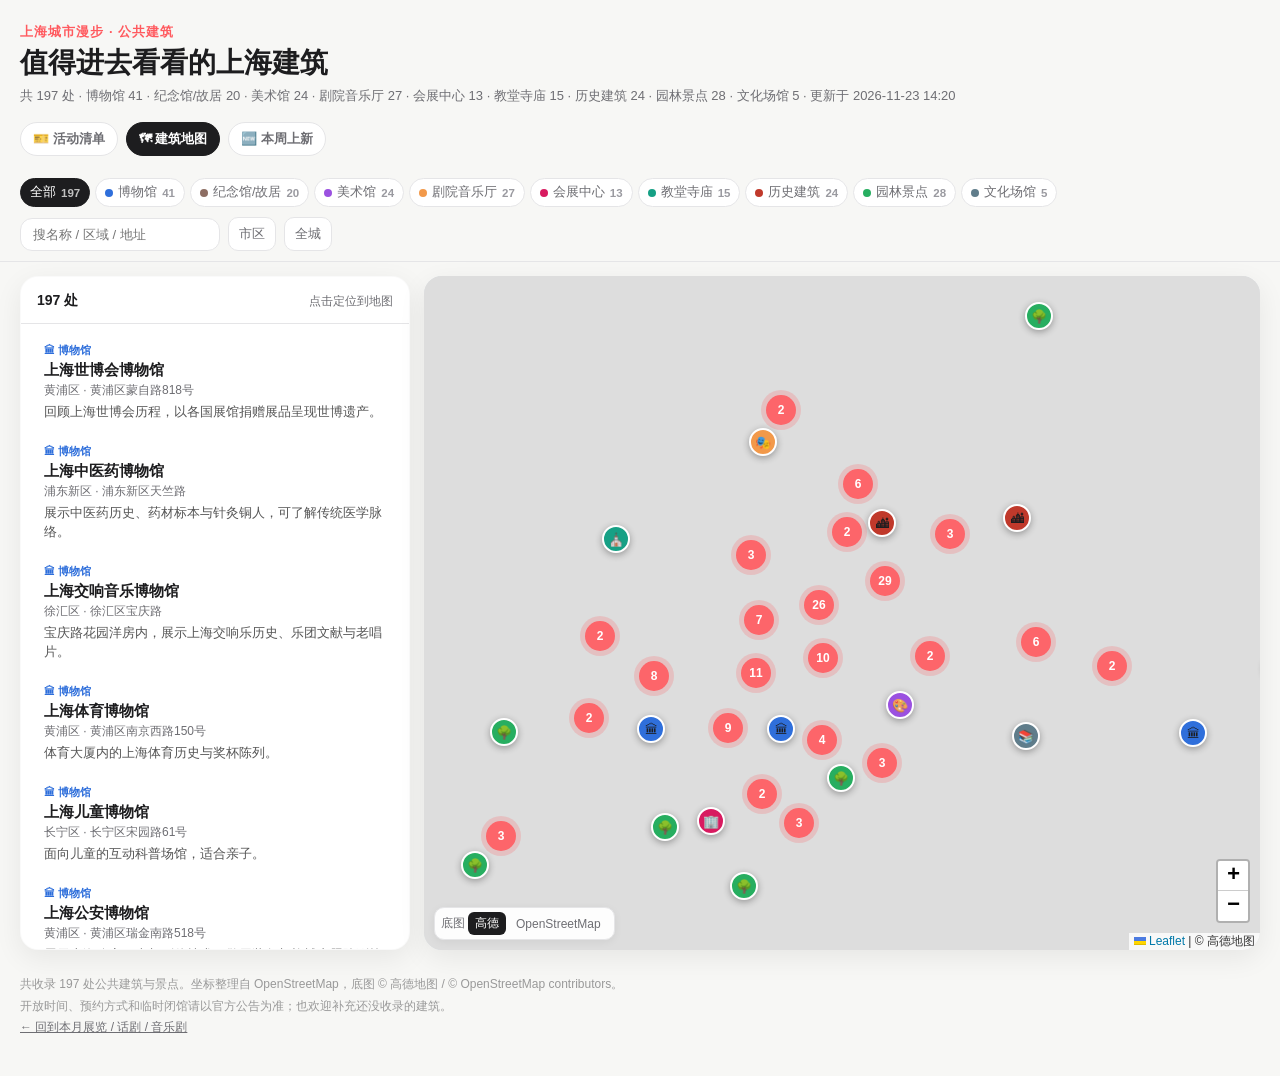
==== commit 6e9e2d6f: "自动更新上海活动清单" ====
--- a/docs/map.html
+++ b/docs/map.html
@@ -16,7 +16,7 @@
     <div>
       <p class="eyebrow">上海城市漫步 · 公共建筑</p>
       <h1>值得进去看看的上海建筑</h1>
-      <p class="updated">共 197 处 · 博物馆 41 · 纪念馆/故居 20 · 美术馆 24 · 剧院音乐厅 27 · 会展中心 13 · 教堂寺庙 15 · 历史建筑 24 · 园林景点 28 · 文化场馆 5 · 更新于 2026-11-19 14:29</p>
+      <p class="updated">共 197 处 · 博物馆 41 · 纪念馆/故居 20 · 美术馆 24 · 剧院音乐厅 27 · 会展中心 13 · 教堂寺庙 15 · 历史建筑 24 · 园林景点 28 · 文化场馆 5 · 更新于 2026-11-23 14:20</p>
     </div>
     <nav class="site-nav" aria-label="站点导航">
       <a href="index.html">🎫 活动清单</a>
@@ -63,7 +63,7 @@
     <p><a href="index.html">← 回到本月展览 / 话剧 / 音乐剧</a></p>
   </footer>
 
-  <script id="places-data" type="application/json">{"updated":"2026-11-19 14:29","count":197,"categories":[{"key":"museum","label":"博物馆","color":"#2f6fdb","emoji":"🏛","count":41},{"key":"memorial","label":"纪念馆/故居","color":"#8d6e63","emoji":"📜","count":20},{"key":"gallery","label":"美术馆","color":"#9b51e0","emoji":"🎨","count":24},{"key":"theater","label":"剧院音乐厅","color":"#f2994a","emoji":"🎭","count":27},{"key":"expo","label":"会展中心","color":"#d81b60","emoji":"🏢","count":13},{"key":"church","label":"教堂寺庙","color":"#16a085","emoji":"⛪","count":15},{"key":"landmark","label":"历史建筑","color":"#c0392b","emoji":"🏙","count":24},{"key":"garden","label":"园林景点","color":"#27ae60","emoji":"🌳","count":28},{"key":"culture","label":"文化场馆","color":"#607d8b","emoji":"📚","count":5}],"center":{"wgs":[31.2304,121.4737],"gcj":[31.228458,121.478223]},"places":[{"slug":"expo-museum","name":"上海世博会博物馆","category":"museum","district":"黄浦区","address":"黄浦区蒙自路818号","intro":"回顾上海世博会历程，以各国展馆捐赠展品呈现世博遗产。","site":"","wgs":[31.196368,121.477671],"gcj":[31.194399,121.482178]},{"slug":"shanghai-tcm-museum","name":"上海中医药博物馆","category":"museum","district":"浦东新区","address":"浦东新区天竺路","intro":"展示中医药历史、药材标本与针灸铜人，可了解传统医学脉络。","site":"","wgs":[31.194989,121.594987],"gcj":[31.19277,121.599186]},{"slug":"shanghai-symphony-museum","name":"上海交响音乐博物馆","category":"museum","district":"徐汇区","address":"徐汇区宝庆路","intro":"宝庆路花园洋房内，展示上海交响乐历史、乐团文献与老唱片。","site":"","wgs":[31.213452,121.445726],"gcj":[31.211567,121.450326]},{"slug":"shanghai-sports-museum","name":"上海体育博物馆","category":"museum","district":"黄浦区","address":"黄浦区南京西路150号","intro":"体育大厦内的上海体育历史与奖杯陈列。","site":"","wgs":[31.2357,121.4675],"gcj":[31.233777,121.472043]},{"slug":"shanghai-children-museum","name":"上海儿童博物馆","category":"museum","district":"长宁区","address":"长宁区宋园路61号","intro":"面向儿童的互动科普场馆，适合亲子。","site":"","wgs":[31.195953,121.408483],"gcj":[31.194101,121.41313]},{"slug":"shanghai-police-museum","name":"上海公安博物馆","category":"museum","district":"黄浦区","address":"黄浦区瑞金南路518号","intro":"展示上海公安历史与刑侦技术，警用装备与枪械专题陈列较有看头。","site":"","wgs":[31.200352,121.463799],"gcj":[31.198421,121.46835]},{"slug":"shanghai-museum-east","name":"上海博物馆东馆","category":"museum","district":"浦东新区","address":"浦东新区杨高南路","intro":"浦东新馆，展陈青铜、雕塑与书画等馆藏，空间开阔，观展动线更从容。","site":"","wgs":[31.222116,121.534357],"gcj":[31.219995,121.538669]},{"slug":"shanghai-museum","name":"上海博物馆（人民广场馆）","category":"museum","district":"黄浦区","address":"黄浦区人民大道201号","intro":"以中国古代青铜器、陶瓷与书画收藏见长，天圆地方的建筑造型同样值得一看。","site":"https://www.shanghaimuseum.cn","wgs":[31.230158,121.471],"gcj":[31.228223,121.475532]},{"slug":"shanghai-metro-museum","name":"上海地铁博物馆","category":"museum","district":"闵行区","address":"闵行区吴中路1799号","intro":"上海地铁发展史与隧道施工技术科普。","site":"","wgs":[31.171437,121.361698],"gcj":[31.16954,121.366306]},{"slug":"shanghai-urban-planning-exhibition","name":"上海城市规划展示馆","category":"museum","district":"黄浦区","address":"黄浦区人民大道100号","intro":"用大型城市模型展现上海城市格局与规划，直观理解城市生长。","site":"","wgs":[31.233371,121.470882],"gcj":[31.231438,121.475414]},{"slug":"shanghai-astronomy-museum","name":"上海天文馆","category":"museum","district":"浦东新区","address":"浦东新区临港大道380号","intro":"全球规模领先的天文主题馆，球幕影院与陨石藏品带人认识宇宙。","site":"","wgs":[30.91513,121.922585],"gcj":[30.912767,121.926669]},{"slug":"shanghai-craft-art-museum","name":"上海工艺美术博物馆","category":"museum","district":"徐汇区","address":"徐汇区汾阳路79号","intro":"汾阳路小洋楼内，陈列牙雕、绒绣、剪纸等上海传统工艺精品。","site":"","wgs":[31.212213,121.449893],"gcj":[31.21032,121.454483]},{"slug":"shanghai-history-museum","name":"上海市历史博物馆","category":"museum","district":"黄浦区","address":"黄浦区南京西路325号","intro":"原跑马总会大楼，展厅讲述上海从古至今的城市变迁与近代都会生活。","site":"","wgs":[31.232617,121.46662],"gcj":[31.230694,121.471166]},{"slug":"shanghai-insect-museum","name":"上海昆虫博物馆","category":"museum","district":"徐汇区","address":"徐汇区枫林路300号","intro":"中科院昆虫研究所的标本馆，昆虫多样性展示。","site":"","wgs":[31.196,121.453],"gcj":[31.194092,121.457581]},{"slug":"shanghai-meteorological-museum","name":"上海气象博物馆","category":"museum","district":"徐汇区","address":"徐汇区蒲西路166号","intro":"徐家汇观象台旧址，中国近代气象发源地。","site":"","wgs":[31.190847,121.436695],"gcj":[31.188967,121.441311]},{"slug":"shanghai-auto-museum","name":"上海汽车博物馆","category":"museum","district":"嘉定区","address":"嘉定区博园路","intro":"安亭汽车城里的汽车主题馆，从老爷车到概念车串起汽车百年。","site":"","wgs":[31.280532,121.165775],"gcj":[31.278636,121.170316]},{"slug":"shanghai-fire-museum","name":"上海消防博物馆","category":"museum","district":"长宁区","address":"长宁区中山西路229号","intro":"上海消防历史与装备陈列，适合亲子科普。","site":"","wgs":[31.213,121.4095],"gcj":[31.211156,121.414148]},{"slug":"jewish-refugee-museum","name":"上海犹太难民纪念馆","category":"museum","district":"虹口区","address":"虹口区长阳路62号","intro":"在摩西会堂旧址，讲述二战期间犹太难民在上海避难的往事。","site":"","wgs":[31.256147,121.50482],"gcj":[31.254125,121.509236]},{"slug":"shanghai-glass-museum","name":"上海玻璃博物馆","category":"museum","district":"宝山区","address":"宝山区长江西路","intro":"由旧玻璃厂改造，以玻璃工艺和当代玻璃艺术为特色，工坊气息浓。","site":"","wgs":[31.345676,121.467324],"gcj":[31.343797,121.471877]},{"slug":"shanghai-telecom-museum","name":"上海电信博物馆","category":"museum","district":"黄浦区","address":"黄浦区延安东路34号","intro":"从电报、电话到移动通信，串起上海电信业的百年演进。","site":"","wgs":[31.235301,121.486298],"gcj":[31.233325,121.490779]},{"slug":"shanghai-film-museum","name":"上海电影博物馆","category":"museum","district":"徐汇区","address":"徐汇区影业街","intro":"在上影厂原址，展示中国电影史、老海报与片场道具，光影氛围浓。","site":"","wgs":[31.188091,121.433655],"gcj":[31.186214,121.438276]},{"slug":"shanghai-science-technology-museum","name":"上海科技馆","category":"museum","district":"浦东新区","address":"浦东新区世纪大道2000号","intro":"用互动展项讲科学与技术，机器人世界和球幕影院人气很高。","site":"https://www.sstm.org.cn","wgs":[31.220602,121.536733],"gcj":[31.218475,121.541038]},{"slug":"shanghai-textile-museum","name":"上海纺织博物馆","category":"museum","district":"普陀区","address":"普陀区澳门路150号","intro":"老纺织厂改造，讲述上海纺织工业百年。","site":"","wgs":[31.248646,121.441527],"gcj":[31.246785,121.446139]},{"slug":"shanghai-natural-history-museum","name":"上海自然博物馆","category":"museum","district":"静安区","address":"静安区北京西路510号","intro":"以自然演化与生物多样性为主线，恐龙骨架与标本阵列尤其震撼。","site":"https://www.snhm.org.cn","wgs":[31.236866,121.4577],"gcj":[31.234967,121.462272]},{"slug":"shanghai-post-museum","name":"上海邮政博物馆","category":"museum","district":"虹口区","address":"虹口区北苏州路","intro":"设在邮政总局大楼内，展示近代邮政史与邮票，可顺带看古典穹顶。","site":"","wgs":[31.246407,121.480755],"gcj":[31.244452,121.485256]},{"slug":"shanghai-railway-museum","name":"上海铁路博物馆","category":"museum","district":"静安区","address":"静安区天目东路","intro":"在原上海北站旧址，陈列老式机车、铁路设备与近代铁路史料。","site":"","wgs":[31.251986,121.47179],"gcj":[31.250059,121.476321]},{"slug":"shanghai-luxun-memorial","name":"上海鲁迅纪念馆","category":"museum","district":"虹口区","address":"虹口区甜爱路200号","intro":"位于鲁迅公园内，陈列鲁迅手稿、藏书与生平资料，环境清幽。","site":"","wgs":[31.271681,121.4794],"gcj":[31.269741,121.483908]},{"slug":"cpc-first-congress-memorial","name":"中共一大纪念馆","category":"museum","district":"黄浦区","address":"黄浦区黄陂南路","intro":"藏在石库门里弄中，展示中共一大历史与建党初期的文献实物。","site":"","wgs":[31.221785,121.471352],"gcj":[31.219845,121.475882]},{"slug":"china-navigation-museum","name":"中国航海博物馆","category":"museum","district":"浦东新区","address":"浦东新区申港大道197号","intro":"位于临港，外形如风帆，展示中国航海史、古船模型与船舶技术。","site":"","wgs":[30.898877,121.915453],"gcj":[30.896499,121.919533]},{"slug":"china-securities-museum","name":"中国证券博物馆","category":"museum","district":"虹口区","address":"虹口区黄浦路","intro":"原浦江饭店，展示中国证券市场的历史与老票证，建筑本身也耐看。","site":"","wgs":[31.246136,121.486401],"gcj":[31.244165,121.490882]},{"slug":"jiading-museum","name":"嘉定博物馆","category":"museum","district":"嘉定区","address":"嘉定区博乐路215号","intro":"嘉定地方历史与文物陈列，法华塔旁。","site":"","wgs":[31.382904,121.248794],"gcj":[31.38094,121.253233]},{"slug":"fengxian-museum","name":"奉贤博物馆","category":"museum","district":"奉贤区","address":"奉贤区湖畔路399号","intro":"奉贤历史与海塘文化，上海之鱼畔。","site":"","wgs":[30.9185,121.493],"gcj":[30.916329,121.49743]},{"slug":"chongming-museum","name":"崇明博物馆","category":"museum","district":"崇明区","address":"崇明区城桥镇鳌山路696号","intro":"崇明学宫古建筑群内的岛屿历史陈列。","site":"","wgs":[31.626,121.397],"gcj":[31.624259,121.401686]},{"slug":"songjiang-museum","name":"松江博物馆","category":"museum","district":"松江区","address":"松江区中山东路233号","intro":"松江府城历史与文物，了解上海之根。","site":"","wgs":[31.008416,121.242003],"gcj":[31.006275,121.24641]},{"slug":"dong-haoyun-shipping-museum","name":"董浩云航运博物馆","category":"museum","district":"徐汇区","address":"徐汇区华山路1954号","intro":"交大校园内的航运史博物馆，船模与航海文物。","site":"","wgs":[31.202081,121.430417],"gcj":[31.200215,121.435045]},{"slug":"guanfu-museum","name":"观复博物馆","category":"museum","district":"浦东新区","address":"浦东新区花园石桥路","intro":"马未都创办的上海馆，在高楼中陈列陶瓷、家具与金器等传统器物。","site":"","wgs":[31.235763,121.501492],"gcj":[31.233742,121.505918]},{"slug":"jinshan-museum","name":"金山区博物馆","category":"museum","district":"金山区","address":"金山区金山大道1800号","intro":"金山地方史与文物，了解杭州湾北岸。","site":"","wgs":[30.741,121.341],"gcj":[30.738825,121.34553]},{"slug":"qian-xuesen-library","name":"钱学森图书馆","category":"museum","district":"徐汇区","address":"徐汇区华山路","intro":"交大校园内，陈列钱学森手稿、书信与航天文献，致敬科学人生。","site":"","wgs":[31.203028,121.43074],"gcj":[31.201162,121.435367]},{"slug":"minhang-museum","name":"闵行博物馆","category":"museum","district":"闵行区","address":"闵行区新镇路1538号","intro":"闵行区域历史与马桥文化陈列。","site":"","wgs":[31.162563,121.354755],"gcj":[31.160651,121.35935]},{"slug":"aurora-museum","name":"震旦博物馆","category":"museum","district":"浦东新区","address":"浦东新区富城路99号","intro":"安藤忠雄设计的馆舍，以陶俑、玉器与佛教造像等古器物收藏见长。","site":"","wgs":[31.236503,121.495396],"gcj":[31.234501,121.499844]},{"slug":"qingpu-museum","name":"青浦博物馆","category":"museum","district":"青浦区","address":"青浦区华青南路1000号","intro":"青浦地方史与崧泽、福泉山遗址文物。","site":"","wgs":[31.15,121.12],"gcj":[31.148111,121.124602]},{"slug":"cohesion-project-museum","name":"上海凝聚力工程博物馆","category":"memorial","district":"长宁区","address":"长宁区长宁路878号","intro":"展示上海基层党建与社区治理的专题博物馆。","site":"","wgs":[31.222235,121.414616],"gcj":[31.220393,121.419263]},{"slug":"shanghai-underground-party-memorial","name":"上海地下组织斗争史陈列馆","category":"memorial","district":"静安区","address":"静安区愚园路81号","intro":"刘长胜故居，展示中共上海地下组织的斗争史。","site":"","wgs":[31.226608,121.441761],"gcj":[31.224737,121.446371]},{"slug":"sun-yat-sen-former-residence","name":"上海孙中山故居纪念馆","category":"memorial","district":"黄浦区","address":"黄浦区香山路7号","intro":"孙中山在上海的寓所，室内陈设保留生前原貌。","site":"","wgs":[31.218,121.4625],"gcj":[31.216081,121.467057]},{"slug":"song-qingling-former-residence","name":"上海宋庆龄故居纪念馆","category":"memorial","district":"徐汇区","address":"徐汇区淮海中路1843号","intro":"宋庆龄晚年居所，花园别墅与生平陈列并存。","site":"","wgs":[31.205828,121.434357],"gcj":[31.203958,121.438979]},{"slug":"mao-zedong-former-residence","name":"上海毛泽东旧居陈列馆","category":"memorial","district":"静安区","address":"静安区茂名北路120弄7号","intro":"毛泽东在上海的旧居陈列，石库门里弄中的革命记忆。","site":"","wgs":[31.22829,121.455942],"gcj":[31.226391,121.460518]},{"slug":"songhu-resistance-memorial","name":"上海淞沪抗战纪念馆","category":"memorial","district":"宝山区","address":"宝山区友谊路1号","intro":"宝山临江的抗战纪念地，塔馆合一讲述淞沪会战。","site":"","wgs":[31.411996,121.490695],"gcj":[31.410072,121.495175]},{"slug":"cai-yuanpei-former-residence","name":"上海蔡元培故居陈列馆","category":"memorial","district":"静安区","address":"静安区华山路303弄16号","intro":"华山路花园住宅，蔡元培在上海的居所与陈列。","site":"","wgs":[31.220673,121.442968],"gcj":[31.218797,121.447575]},{"slug":"taofen-memorial","name":"上海韬奋纪念馆","category":"memorial","district":"黄浦区","address":"黄浦区重庆南路205弄53号","intro":"邹韬奋故居与生平陈列，新闻出版人的纪念地。","site":"","wgs":[31.216323,121.466667],"gcj":[31.214393,121.471211]},{"slug":"luxun-former-residence","name":"上海鲁迅故居","category":"memorial","district":"虹口区","address":"虹口区山阴路大陆新村9号","intro":"鲁迅最后的寓所，三层里弄住宅原状陈列。","site":"","wgs":[31.268231,121.479929],"gcj":[31.266288,121.484435]},{"slug":"cpc-second-congress-memorial","name":"中共二大会址纪念馆","category":"memorial","district":"静安区","address":"静安区老成都北路7弄30号","intro":"石库门里的中共二大会址，第一部党章在此诞生。","site":"","wgs":[31.228,121.4625],"gcj":[31.226086,121.467058]},{"slug":"cpc-fourth-congress-memorial","name":"中共四大会址纪念馆","category":"memorial","district":"虹口区","address":"虹口区四川北路1468号","intro":"中共四大召开地，展厅讲述革命统一战线与工农运动。","site":"","wgs":[31.256,121.4793],"gcj":[31.254054,121.483807]},{"slug":"zhougong-mansion","name":"中国共产党代表团驻沪办事处纪念馆","category":"memorial","district":"黄浦区","address":"黄浦区思南路73号","intro":"中共代表团驻沪办事处旧址，思南路花园洋房。","site":"","wgs":[31.2125,121.4649],"gcj":[31.210572,121.469449]},{"slug":"left-wing-writers-memorial","name":"中国左翼作家联盟会址纪念馆","category":"memorial","district":"虹口区","address":"虹口区多伦路201弄2号","intro":"左翼作家联盟成立地，多伦路文化街上的红色记忆。","site":"","wgs":[31.265,121.477],"gcj":[31.263064,121.481515]},{"slug":"sihang-warehouse-memorial","name":"四行仓库抗战纪念馆","category":"memorial","district":"静安区","address":"静安区光复路1号","intro":"苏州河畔的抗战遗址，西墙上密布的弹孔是直观的历史现场。","site":"","wgs":[31.242215,121.466626],"gcj":[31.240297,121.471172]},{"slug":"national-anthem-exhibition-hall","name":"国歌展示馆","category":"memorial","district":"杨浦区","address":"杨浦区荆州路151号","intro":"《义勇军进行曲》诞生地主题馆，讲述国歌故事。","site":"","wgs":[31.258,121.518],"gcj":[31.25594,121.522369]},{"slug":"ba-jin-former-residence","name":"巴金故居","category":"memorial","district":"徐汇区","address":"徐汇区武康路113号","intro":"巴金在武康路的住所，书房与手稿还原写作现场。","site":"","wgs":[31.2123,121.4354],"gcj":[31.210432,121.44002]},{"slug":"zhang-wentian-former-residence","name":"张闻天故居","category":"memorial","district":"浦东新区","address":"浦东新区祝桥镇","intro":"浦东祝桥的江南民居，张闻天生平陈列。","site":"","wgs":[31.133828,121.75809],"gcj":[31.131763,121.762454]},{"slug":"ke-ling-former-residence","name":"柯灵故居","category":"memorial","district":"徐汇区","address":"徐汇区复兴西路147号","intro":"复兴西路上的文人旧居，展示柯灵生平与文学成就。","site":"","wgs":[31.2124,121.4385],"gcj":[31.210527,121.443115]},{"slug":"chen-yun-memorial","name":"陈云纪念馆","category":"memorial","district":"青浦区","address":"青浦区练塘镇朱枫公路3516号","intro":"青浦练塘的陈云故里，生平陈列与故居建筑。","site":"","wgs":[31.008977,121.03933],"gcj":[31.006943,121.04383]},{"slug":"longhua-martyrs-cemetery","name":"龙华烈士陵园","category":"memorial","district":"徐汇区","address":"徐汇区龙华西路180号","intro":"龙华革命烈士纪念地，陵园与纪念馆庄重肃穆。","site":"","wgs":[31.177499,121.445043],"gcj":[31.175598,121.449641]},{"slug":"ucca-edge","name":"上海UCCA Edge","category":"gallery","district":"静安区","address":"静安区西藏北路88号","intro":"UCCA在上海的展馆，位于盈凯文创广场，主推国际当代艺术大展。","site":"","wgs":[31.244,121.4676],"gcj":[31.24208,121.472144]},{"slug":"shanghai-chinese-painting-academy","name":"上海中国画院美术馆","category":"gallery","district":"徐汇区","address":"徐汇区岳阳路197号","intro":"上海中国画院的美术馆，海派书画展览。","site":"","wgs":[31.2075,121.448],"gcj":[31.205608,121.452594]},{"slug":"jiushi-art-museum","name":"上海久事美术馆","category":"gallery","district":"黄浦区","address":"黄浦区中山东一路27号","intro":"外滩历史建筑内的艺术空间，常办海派绘画与现当代艺术展。","site":"","wgs":[31.242193,121.485417],"gcj":[31.240223,121.489901]},{"slug":"rockbund-art-museum","name":"上海外滩美术馆","category":"gallery","district":"黄浦区","address":"黄浦区虎丘路20号","intro":"由近代文会大楼改建，专注当代艺术，顶层可望外滩街景。","site":"https://www.rockbundartmuseum.org","wgs":[31.243175,121.48302],"gcj":[31.241212,121.487513]},{"slug":"duolun-museum-of-modern-art","name":"上海多伦现代美术馆","category":"gallery","district":"虹口区","address":"虹口区多伦路27号","intro":"多伦路上的当代艺术馆，以实验性展览和青年艺术家项目为主。","site":"","wgs":[31.263779,121.478504],"gcj":[31.261838,121.483014]},{"slug":"power-station-of-art","name":"上海当代艺术博物馆","category":"gallery","district":"黄浦区","address":"黄浦区花园港路200号","intro":"由南市发电厂改造，高耸烟囱是标志，主推当代艺术大型展览。","site":"https://www.powerstationofart.com","wgs":[31.203059,121.493897],"gcj":[31.201045,121.498348]},{"slug":"mocashanghai","name":"上海当代艺术馆","category":"gallery","district":"黄浦区","address":"黄浦区南京西路","intro":"人民公园内的当代艺术馆，以当代艺术与设计展览为主，庭院幽静。","site":"","wgs":[31.233287,121.468206],"gcj":[31.231361,121.472747]},{"slug":"scop","name":"上海摄影艺术中心","category":"gallery","district":"徐汇区","address":"徐汇区龙腾大道2555号","intro":"西岸的摄影专题空间，常办纪实与艺术摄影展，展厅简洁明亮。","site":"","wgs":[31.169876,121.458398],"gcj":[31.167943,121.462962]},{"slug":"shanghai-oil-painting-sculpture-academy","name":"上海油画雕塑院美术馆","category":"gallery","district":"长宁区","address":"长宁区金珠路111号","intro":"上海油画雕塑院附属美术馆，现当代雕塑与绘画。","site":"","wgs":[31.204,121.398],"gcj":[31.202152,121.402649]},{"slug":"tank-shanghai","name":"上海油罐艺术中心","category":"gallery","district":"徐汇区","address":"徐汇区龙腾大道2380号","intro":"西岸旧机场储油罐改造，五个罐体连成展馆，工业感十足。","site":"","wgs":[31.1667,121.4593],"gcj":[31.164763,121.463861]},{"slug":"china-art-museum","name":"中华艺术宫（上海美术馆）","category":"gallery","district":"浦东新区","address":"浦东新区上南路205号","intro":"原世博会中国馆，红色斗拱造型醒目，常设近现代美术作品大展。","site":"","wgs":[31.186484,121.489926],"gcj":[31.184474,121.49439]},{"slug":"yuz-museum","name":"余德耀美术馆","category":"gallery","district":"青浦区","address":"青浦区蟠鼎路","intro":"青浦蟠龙天地内，以当代艺术收藏与大型装置展为主，空间开阔。","site":"","wgs":[31.1914,121.273079],"gcj":[31.189369,121.277516]},{"slug":"liu-haisu-art-museum","name":"刘海粟美术馆","category":"gallery","district":"长宁区","address":"长宁区延安西路1609号","intro":"以刘海粟捐赠作品与近现代美术收藏为基础，兼办当代艺术展览。","site":"","wgs":[31.211356,121.414619],"gcj":[31.209509,121.419265]},{"slug":"fosun-foundation","name":"复星艺术中心","category":"gallery","district":"黄浦区","address":"黄浦区中山东二路600号","intro":"会动的金色幕帘立面是外滩一景，常办当代艺术与设计展览。","site":"","wgs":[31.228881,121.493579],"gcj":[31.226881,121.498033]},{"slug":"baolong-art-museum","name":"宝龙美术馆","category":"gallery","district":"闵行区","address":"闵行区新镇路","intro":"闵行七宝的大型民营馆，常设近现代书画与当代艺术，展厅宽阔。","site":"","wgs":[31.160424,121.353319],"gcj":[31.158509,121.357911]},{"slug":"how-art-museum","name":"昊美术馆","category":"gallery","district":"浦东新区","address":"浦东新区祖冲之路2277弄1号","intro":"浦东的民营当代美术馆，关注国际当代艺术与新媒体装置。","site":"","wgs":[31.21443,121.624173],"gcj":[31.212235,121.628384]},{"slug":"ming-contemporary-art-museum","name":"明当代美术馆","category":"gallery","district":"静安区","address":"静安区永和东路436号","intro":"由旧厂房改造，聚焦现场艺术、表演与实验性当代艺术项目。","site":"","wgs":[31.293532,121.453158],"gcj":[31.291667,121.457747]},{"slug":"start-museum","name":"星美术馆","category":"gallery","district":"徐汇区","address":"徐汇区瑞宁路","intro":"西岸铁路旁的当代美术馆，以白色盒体建筑与大型个展见长。","site":"","wgs":[31.189717,121.465712],"gcj":[31.187776,121.470257]},{"slug":"zhu-qizhan-art-museum","name":"朱屺瞻艺术馆","category":"gallery","district":"虹口区","address":"虹口区欧阳路580号","intro":"虹口欧阳路上的艺术馆，朱屺瞻书画与展览。","site":"","wgs":[31.27636,121.481612],"gcj":[31.274416,121.486112]},{"slug":"museum-of-art-pudong","name":"浦东美术馆","category":"gallery","district":"浦东新区","address":"浦东新区明珠塔路","intro":"临江而立的当代美术馆，展厅面向外滩，建筑与展览同样值得看。","site":"https://www.museumofartpd.org.cn","wgs":[31.240309,121.491972],"gcj":[31.238319,121.496433]},{"slug":"modern-art-museum","name":"艺仓美术馆","category":"gallery","district":"浦东新区","address":"浦东新区滨江大道4777号","intro":"黄浦江畔老煤仓改造，以当代艺术展为主，可眺望浦江与陆家嘴。","site":"","wgs":[31.218474,121.508034],"gcj":[31.216425,121.512435]},{"slug":"west-bund-museum","name":"西岸美术馆","category":"gallery","district":"徐汇区","address":"徐汇区龙腾大道2600号","intro":"西岸滨江的当代艺术馆，与蓬皮杜中心合作呈现现当代艺术展。","site":"","wgs":[31.169624,121.459294],"gcj":[31.167689,121.463856]},{"slug":"long-museum-pudong","name":"龙美术馆（浦东馆）","category":"gallery","district":"浦东新区","address":"浦东新区罗山路2255弄210号","intro":"延续龙美术馆收藏脉络，聚焦近现代书画与当代艺术展览。","site":"","wgs":[31.21813,121.569721],"gcj":[31.215939,121.573947]},{"slug":"long-museum-west-bund","name":"龙美术馆（西岸馆）","category":"gallery","district":"徐汇区","address":"徐汇区龙腾大道3398号","intro":"以伞拱结构构筑展厅，常规陈列近现代绘画与古器物，空间感强。","site":"http://www.thelongmuseum.org","wgs":[31.185916,121.460193],"gcj":[31.183987,121.464754]},{"slug":"1862-theatre","name":"1862时尚艺术中心","category":"theater","district":"浦东新区","address":"浦东新区滨江大道1777号","intro":"由1862年创建的祥生船厂改造，保留工业结构，上演戏剧与音乐演出。","site":"","wgs":[31.246437,121.509801],"gcj":[31.244396,121.514198]},{"slug":"shanghai-oriental-art-center","name":"上海东方艺术中心","category":"theater","district":"浦东新区","address":"浦东新区丁香路","intro":"蝴蝶兰造型的演出综合体，音乐厅、歌剧厅与演奏厅并存。","site":"","wgs":[31.224877,121.536905],"gcj":[31.222751,121.54121]},{"slug":"shanghai-symphony-hall","name":"上海交响乐团音乐厅","category":"theater","district":"徐汇区","address":"徐汇区淮海中路1285弄","intro":"上交驻场，葡萄园式观众席环绕舞台，主打交响乐与室内乐。","site":"","wgs":[31.213431,121.447084],"gcj":[31.211544,121.451681]},{"slug":"shanghai-poly-grand-theatre","name":"上海保利大剧院","category":"theater","district":"嘉定区","address":"嘉定区远香湖路","intro":"安藤忠雄设计，临远香湖而建，以话剧、音乐会与亲子演出为主。","site":"","wgs":[31.35536,121.26054],"gcj":[31.35339,121.26498]},{"slug":"shanghai-centre-theatre","name":"上海商城剧院","category":"theater","district":"静安区","address":"静安区南京西路1376号","intro":"南京西路商城内的剧院，音乐与戏剧演出。","site":"","wgs":[31.2287,121.4475],"gcj":[31.226819,121.452097]},{"slug":"shanghai-international-dance-center","name":"上海国际舞蹈中心","category":"theater","district":"长宁区","address":"长宁区虹桥路1650号","intro":"以舞蹈演出为主，兼具芭蕾、现代舞演出与舞蹈教育功能。","site":"","wgs":[31.201099,121.390632],"gcj":[31.199247,121.395278]},{"slug":"shanghai-city-theatre","name":"上海城市剧院","category":"theater","district":"闵行区","address":"闵行区都市路4889号","intro":"莘庄的城市剧院，话剧、儿童剧与音乐会。","site":"","wgs":[31.106534,121.385301],"gcj":[31.104629,121.389935]},{"slug":"shanghai-grand-world","name":"上海大世界","category":"theater","district":"黄浦区","address":"黄浦区宁海东路","intro":"1917年开业的游乐场，以非遗展演、杂技曲艺与互动体验为特色。","site":"","wgs":[31.229685,121.47469],"gcj":[31.22774,121.47921]},{"slug":"shanghai-grand-theatre","name":"上海大剧院","category":"theater","district":"黄浦区","address":"黄浦区黄陂北路300号","intro":"人民广场畔的综合性剧院，上演歌剧、芭蕾与交响音乐会，大厅敞亮。","site":"","wgs":[31.231494,121.467311],"gcj":[31.229569,121.471854]},{"slug":"daning-theatre","name":"上海大宁剧院","category":"theater","district":"静安区","address":"静安区平型关路1222号","intro":"海上文化中心内的大剧场，戏剧、音乐会演出。","site":"","wgs":[31.285892,121.452127],"gcj":[31.284027,121.456718]},{"slug":"wanping-theatre","name":"上海宛平剧院","category":"theater","district":"徐汇区","address":"徐汇区中山南二路857-859号","intro":"以戏曲演出为主的剧院，京剧、越剧、昆剧等轮番登场，设施现代。","site":"","wgs":[31.186878,121.447124],"gcj":[31.184978,121.451718]},{"slug":"shanghai-culture-square","name":"上海文化广场","category":"theater","district":"黄浦区","address":"黄浦区茂名南路","intro":"以音乐剧、话剧和舞蹈演出为主，地下剧场空间颇具规模。","site":"","wgs":[31.213814,121.457731],"gcj":[31.211904,121.462301]},{"slug":"yihai-theatre","name":"上海艺海剧院","category":"theater","district":"静安区","address":"静安区江宁路466号","intro":"江宁路上的话剧演出空间，上海话剧艺术中心剧场之一。","site":"","wgs":[31.2366,121.4473],"gcj":[31.234723,121.451898]},{"slug":"shanghai-drama-arts-centre","name":"上海话剧艺术中心","category":"theater","district":"徐汇区","address":"徐汇区安福路","intro":"上海话剧主要演出阵地，常年上演国内外话剧与原创剧目。","site":"","wgs":[31.215738,121.436571],"gcj":[31.21387,121.44119]},{"slug":"shanghai-concert-hall","name":"上海音乐厅","category":"theater","district":"黄浦区","address":"黄浦区延安东路523号","intro":"1930年建成的欧式老音乐厅，以室内乐与古典音乐会为主，音效温润。","site":"","wgs":[31.228931,121.473317],"gcj":[31.226989,121.477841]},{"slug":"shanghai-circus-world","name":"上海马戏城","category":"theater","district":"静安区","address":"静安区共和新路","intro":"以杂技马戏演出为特色的剧场，大剧场内常演多媒体杂技秀。","site":"","wgs":[31.280016,121.446924],"gcj":[31.278159,121.451527]},{"slug":"shangyin-opera-house","name":"上音歌剧院","category":"theater","district":"徐汇区","address":"徐汇区汾阳路20号","intro":"上海音乐学院的歌剧院，融入历史街区，主推歌剧与声乐演出。","site":"","wgs":[31.216428,121.450731],"gcj":[31.214535,121.455319]},{"slug":"china-theatre","name":"中国大戏院","category":"theater","district":"黄浦区","address":"黄浦区牛庄路700-714号","intro":"近代老戏院，修缮后以戏曲、话剧和音乐剧演出为主，门脸复古。","site":"","wgs":[31.239647,121.471999],"gcj":[31.237714,121.476528]},{"slug":"nine-trees-art-center","name":"九棵树未来艺术中心","category":"theater","district":"奉贤区","address":"奉贤区树桓路","intro":"奉贤新城森林间的艺术中心，含剧场与户外舞台，上演戏剧音乐会。","site":"","wgs":[30.942678,121.480633],"gcj":[30.940558,121.485108]},{"slug":"asia-mansion","name":"亚洲大厦·星空间","category":"theater","district":"黄浦区","address":"黄浦区汉口路663号","intro":"亚洲大厦内的演艺空间群，以沉浸式音乐剧和小剧场演出闻名。","site":"","wgs":[31.235882,121.473553],"gcj":[31.233943,121.478077]},{"slug":"peoples-grand-theatre","name":"人民大舞台","category":"theater","district":"黄浦区","address":"黄浦区九江路663号","intro":"人民广场附近的老牌舞台，以上演戏曲、话剧和综艺演出为主。","site":"","wgs":[31.23611,121.473462],"gcj":[31.234171,121.477986]},{"slug":"lyceum-theatre","name":"兰心大戏院","category":"theater","district":"黄浦区","address":"黄浦区茂名南路57号","intro":"始建于1867年的沪上老牌剧场，现以话剧与音乐剧演出为主。","site":"","wgs":[31.222891,121.455968],"gcj":[31.22099,121.460543]},{"slug":"cathay-theatre","name":"国泰电影院","category":"theater","district":"黄浦区","address":"黄浦区淮海中路870号","intro":"1932年建成的老影院，装饰艺术风格立面，是淮海路的地标之一。","site":"","wgs":[31.220074,121.456857],"gcj":[31.218169,121.46143]},{"slug":"grand-cinema","name":"大光明电影院","category":"theater","district":"黄浦区","address":"黄浦区南京西路","intro":"1928年开业的老影院，装饰艺术风格，曾被誉为远东第一影院。","site":"","wgs":[31.234853,121.466531],"gcj":[31.232932,121.471077]},{"slug":"tianchan-yifu-stage","name":"天蟾逸夫舞台","category":"theater","district":"黄浦区","address":"黄浦区汕头路","intro":"上海京剧演出的重要剧场，以京剧为主兼演各地方戏，戏迷聚集。","site":"","wgs":[31.233584,121.472904],"gcj":[31.231645,121.47743]},{"slug":"majestic-theatre","name":"美琪大戏院","category":"theater","district":"静安区","address":"静安区江宁路99号","intro":"1941年开业的老戏院，装饰艺术风格，现上演话剧、舞剧与音乐剧。","site":"","wgs":[31.231471,121.45162],"gcj":[31.229583,121.456207]},{"slug":"jasmine-theatre","name":"茉莉花剧场","category":"theater","district":"黄浦区","address":"黄浦区云南中路","intro":"以话剧与小型音乐剧演出为主的小剧场，座位紧凑，观演距离近。","site":"","wgs":[31.23205,121.473953],"gcj":[31.230108,121.478475]},{"slug":"shanghai-expo-center","name":"上海世博中心","category":"expo","district":"浦东新区","address":"上海市浦东新区世博大道1500号","intro":"世博园区内的会议中心，大型会议与演出场地。","site":"","wgs":[31.1878,121.4875],"gcj":[31.185798,121.491972]},{"slug":"shanghai-world-expo-exhibition-center","name":"上海世博展览馆","category":"expo","district":"浦东新区","address":"上海市浦东新区博成路850号","intro":"世博园区内的展览馆，承接大型展会与活动。","site":"","wgs":[31.184507,121.48548],"gcj":[31.182509,121.489959]},{"slug":"shanghai-mart","name":"上海世贸商城","category":"expo","district":"长宁区","address":"上海市长宁区延安西路2299号","intro":"虹桥的贸易展贸综合体，常年举办纺织服装类展会。","site":"","wgs":[31.203765,121.396167],"gcj":[31.201916,121.400815]},{"slug":"shanghai-everbright-convention-center","name":"上海光大会展中心","category":"expo","district":"徐汇区","address":"上海市徐汇区漕宝路66号","intro":"漕河泾旁的会展中心，展会与会议活动频繁。","site":"","wgs":[31.1688,121.429],"gcj":[31.166919,121.433627]},{"slug":"shanghai-agricultural-exhibition-center","name":"上海农业展览馆","category":"expo","district":"长宁区","address":"上海市长宁区虹桥路2268号","intro":"虹桥的农业主题展馆，农产品展销与年货展。","site":"","wgs":[31.1975,121.383],"gcj":[31.195641,121.387639]},{"slug":"shanghai-international-convention-center","name":"上海国际会议中心","category":"expo","district":"浦东新区","address":"上海市浦东新区滨江大道2727号","intro":"陆家嘴滨江的会议中心，APEC 等国际会议举办地。","site":"","wgs":[31.241495,121.492444],"gcj":[31.239504,121.496903]},{"slug":"shanghai-international-exhibition-center","name":"上海国际展览中心","category":"expo","district":"长宁区","address":"上海市长宁区娄山关路88号","intro":"虹桥开发区内的老牌展览馆，中小型专业展为主。","site":"","wgs":[31.2058,121.401],"gcj":[31.203953,121.405649]},{"slug":"shanghai-exhibition-center","name":"上海展览中心","category":"expo","district":"静安区","address":"上海市静安区延安中路1000号","intro":"原中苏友好大厦，俄罗斯古典风格，尖顶与广场气势恢宏。","site":"","wgs":[31.226079,121.448491],"gcj":[31.224195,121.453086]},{"slug":"shanghai-new-international-expo-center","name":"上海新国际博览中心","category":"expo","district":"浦东新区","address":"上海市浦东新区龙阳路2345号","intro":"浦东的大型展馆群，车展、工业展常年在此举办。","site":"","wgs":[31.211934,121.563387],"gcj":[31.209749,121.567624]},{"slug":"shanghai-auto-exhibition-center","name":"上海汽车会展中心","category":"expo","district":"嘉定区","address":"上海市嘉定区博园路7575号","intro":"安亭汽车城旁的会展中心，车展与汽车活动多。","site":"","wgs":[31.28,121.165],"gcj":[31.278105,121.169542]},{"slug":"shanghai-pudong-exhibition-center","name":"上海浦东展览馆","category":"expo","district":"浦东新区","address":"上海市浦东新区合欢路201号","intro":"浦东的展览场馆，常办车展、消费展与大型活动。","site":"","wgs":[31.223636,121.544485],"gcj":[31.221492,121.548768]},{"slug":"shanghai-cross-border-procurement-center","name":"上海跨国采购会展中心","category":"expo","district":"普陀区","address":"上海市普陀区中江路35号","intro":"苏州河畔的会展中心，承接专业展会与会议。","site":"","wgs":[31.224,121.3875],"gcj":[31.222157,121.392146]},{"slug":"national-exhibition-center","name":"国家会展中心（上海）","category":"expo","district":"青浦区","address":"上海市青浦区崧泽大道333号","intro":"虹桥的国家级会展综合体，进博会主场馆。","site":"","wgs":[31.191675,121.297524],"gcj":[31.189674,121.301998]},{"slug":"shanghai-community-church","name":"上海国际礼拜堂","category":"church","district":"徐汇区","address":"徐汇区衡山路53号","intro":"1925年建成的哥特复兴式教堂，砖木结构，礼拜堂空间高敞。","site":"","wgs":[31.208056,121.443612],"gcj":[31.206173,121.448216]},{"slug":"ohel-rachel-synagogue","name":"上海犹太会堂（西摩会堂）","category":"church","district":"静安区","address":"静安区陕西北路500号","intro":"1920年建成的犹太会堂，新古典柱廊立面，保存完整，现作文化空间。","site":"","wgs":[31.233454,121.448267],"gcj":[31.231574,121.452863]},{"slug":"russian-orthodox-church","name":"东正教圣母大堂","category":"church","district":"徐汇区","address":"徐汇区新乐路55号","intro":"1936年建成的拜占庭式东正教堂，洋葱头穹顶，新乐路地标。","site":"","wgs":[31.219417,121.450948],"gcj":[31.217525,121.455536]},{"slug":"sheshan-basilica","name":"佘山天主教堂","category":"church","district":"松江区","address":"松江区佘山山顶","intro":"佘山之巅的罗马式天主教堂，双塔耸立，可俯瞰松江一带田园。","site":"","wgs":[31.096316,121.18794],"gcj":[31.094288,121.19242]},{"slug":"holy-trinity-cathedral","name":"圣三一堂","category":"church","district":"黄浦区","address":"黄浦区九江路219号","intro":"1869年建成的英国圣公会教堂，红砖哥特风，曾为外侨礼拜场所。","site":"","wgs":[31.238447,121.481776],"gcj":[31.236486,121.486273]},{"slug":"xiaotaoyuan-mosque","name":"小桃园清真寺","category":"church","district":"黄浦区","address":"黄浦区小桃园街52号","intro":"1917年始建的清真寺，绿色穹顶与宣礼塔，上海伊斯兰教重要场所。","site":"","wgs":[31.222664,121.485055],"gcj":[31.220686,121.489539]},{"slug":"xujiahui-cathedral","name":"徐家汇天主教堂","category":"church","district":"徐汇区","address":"徐汇区蒲西路","intro":"1910年建成的哥特式双塔教堂，红砖尖顶，曾是远东著名天主堂。","site":"","wgs":[31.193368,121.432582],"gcj":[31.191495,121.437206]},{"slug":"jingling-church","name":"景灵堂","category":"church","district":"虹口区","address":"虹口区昆山路","intro":"1920年代的卫理公会教堂，红砖立面带钟塔，是昆山路街区地标。","site":"","wgs":[31.251268,121.483489],"gcj":[31.249308,121.487981]},{"slug":"chenxiang-pavilion","name":"沉香阁","category":"church","district":"黄浦区","address":"黄浦区沉香阁路29号","intro":"豫园商圈内的尼众寺院，沉香观音与明代建筑。","site":"","wgs":[31.229346,121.485558],"gcj":[31.22737,121.490041]},{"slug":"moore-memorial-church","name":"沐恩堂","category":"church","district":"黄浦区","address":"黄浦区西藏中路316号","intro":"由邬达克设计的红砖教堂，钟楼高耸，是西藏中路旁的街景地标。","site":"","wgs":[31.235197,121.471338],"gcj":[31.233263,121.475869]},{"slug":"st-joseph-church","name":"洋泾浜圣若瑟堂","category":"church","district":"黄浦区","address":"黄浦区四川南路36号","intro":"1860年代建成的哥特式教堂，清水红砖立面，四川南路一景。","site":"","wgs":[31.232606,121.485588],"gcj":[31.230631,121.490071]},{"slug":"zhenru-temple","name":"真如寺","category":"church","district":"普陀区","address":"普陀区兰溪路399号","intro":"上海现存最早的元代木构建筑之一，真如古镇旁。","site":"","wgs":[31.251709,121.396484],"gcj":[31.249883,121.401136]},{"slug":"union-church","name":"联合教堂（外滩源）","category":"church","district":"黄浦区","address":"黄浦区南苏州路107号","intro":"外滩源原新天安堂，红砖哥特式小教堂，重建后成为街区文化地标。","site":"","wgs":[31.245135,121.483829],"gcj":[31.243171,121.488319]},{"slug":"dongjiadu-cathedral","name":"董家渡天主堂","category":"church","district":"黄浦区","address":"黄浦区董家渡路185号","intro":"1847年始建的天主教堂，中国早期巴洛克风格，历经修缮保存至今。","site":"","wgs":[31.216787,121.500101],"gcj":[31.214761,121.504531]},{"slug":"hongde-church","name":"鸿德堂","category":"church","district":"虹口区","address":"虹口区多伦路","intro":"1928年建成的中式屋顶教堂，青砖与红柱相间，就在多伦路旁。","site":"","wgs":[31.263819,121.47798],"gcj":[31.26188,121.482492]},{"slug":"1933-old-millfun","name":"1933老场坊","category":"landmark","district":"虹口区","address":"虹口区沙泾路10号","intro":"原工部局宰牲场，钢筋混凝土伞形柱与廊桥交织，现为创意园区。","site":"","wgs":[31.256553,121.487751],"gcj":[31.254582,121.492228]},{"slug":"m50-creative-park","name":"M50创意园","category":"landmark","district":"普陀区","address":"普陀区莫干山路50号","intro":"苏州河畔旧纺织厂改造的艺术园区，聚集画廊与艺术家工作室。","site":"","wgs":[31.249727,121.445444],"gcj":[31.24786,121.450048]},{"slug":"shanghai-tower","name":"上海中心大厦","category":"landmark","district":"浦东新区","address":"浦东新区银城中路501号","intro":"632米的中国最高楼，螺旋上升的玻璃幕墙，可登高俯瞰全城。","site":"","wgs":[31.23565,121.501254],"gcj":[31.23363,121.505681]},{"slug":"shanghai-mansion","name":"上海大厦","category":"landmark","district":"虹口区","address":"虹口区北苏州路20号","intro":"苏州河畔的褐色大楼，装饰艺术风格，与外白渡桥同框入镜。","site":"","wgs":[31.246323,121.485491],"gcj":[31.244355,121.489975]},{"slug":"shanghai-xintiandi","name":"上海新天地","category":"landmark","district":"黄浦区","address":"黄浦区兴业路374号","intro":"由石库门里弄改造的休闲街区，保留清水砖墙与里弄格局。","site":"","wgs":[31.221931,121.470437],"gcj":[31.219994,121.47497]},{"slug":"shanghai-world-financial-center","name":"上海环球金融中心","category":"landmark","district":"浦东新区","address":"浦东新区世纪大道100号","intro":"顶部开有梯形洞口的摩天楼，观光天阁可俯瞰陆家嘴与浦江。","site":"","wgs":[31.236577,121.503041],"gcj":[31.234552,121.507462]},{"slug":"columbia-circle","name":"上生·新所","category":"landmark","district":"长宁区","address":"长宁区番禺路","intro":"原哥伦比亚乡村俱乐部与厂房改造的街区，泳池与老建筑相映。","site":"","wgs":[31.210158,121.423506],"gcj":[31.208303,121.428143]},{"slug":"oriental-pearl-tower","name":"东方明珠","category":"landmark","district":"浦东新区","address":"浦东新区世纪大道1号","intro":"陆家嘴地标，三根立柱与球体组合，观光层可看浦江两岸。","site":"","wgs":[31.241946,121.49526],"gcj":[31.239947,121.499709]},{"slug":"bank-of-china-building","name":"中国银行大楼","category":"landmark","district":"黄浦区","address":"黄浦区滇池路","intro":"外滩少见的中国人自建高楼，装饰艺术风格融入中式细部。","site":"","wgs":[31.241483,121.485395],"gcj":[31.239513,121.489879]},{"slug":"jinchao-8-lane","name":"今潮8弄","category":"landmark","district":"虹口区","address":"虹口区今潮八弄","intro":"四川北路旁的石库门里弄群，修缮后引入剧场、书店与餐饮。","site":"","wgs":[31.252589,121.479514],"gcj":[31.250641,121.48402]},{"slug":"peace-hotel","name":"和平饭店","category":"landmark","district":"黄浦区","address":"黄浦区南京东路20号","intro":"外滩标志性饭店，绿色铜顶与装饰艺术内饰，爵士传统延续至今。","site":"","wgs":[31.241133,121.484608],"gcj":[31.239165,121.489095]},{"slug":"park-hotel","name":"国际饭店","category":"landmark","district":"黄浦区","address":"黄浦区南京西路170号","intro":"1934年建成，曾为远东最高建筑，装饰艺术风格，南京西路口地标。","site":"","wgs":[31.235596,121.466995],"gcj":[31.233674,121.47154]},{"slug":"yuanmingyuan-road","name":"圆明园路历史街区","category":"landmark","district":"黄浦区","address":"黄浦区圆明园路185号","intro":"外滩源的历史街道，沿街成排近代建筑，与苏州河景观相连。","site":"","wgs":[31.244536,121.483599],"gcj":[31.242572,121.48809]},{"slug":"garden-bridge","name":"外白渡桥","category":"landmark","district":"黄浦区","address":"黄浦区中山东一路","intro":"1908年建成的钢桁架桥，跨越苏州河口，是外滩经典取景点。","site":"","wgs":[31.245307,121.485744],"gcj":[31.243337,121.490227]},{"slug":"guangfulin-archaeological-site","name":"广富林文化遗址","category":"landmark","district":"松江区","address":"松江区广富林路3260弄","intro":"松江广富林的考古遗址公园，展示上海先民文化。","site":"","wgs":[31.0585,121.1915],"gcj":[31.056444,121.19597]},{"slug":"zhangyuan","name":"张园","category":"landmark","district":"静安区","address":"静安区威海路590弄","intro":"静安的石库门街区，多栋历史建筑修缮后开放，兼具商业与展览。","site":"","wgs":[31.2298,121.4574],"gcj":[31.227899,121.461972]},{"slug":"sinan-mansions","name":"思南公馆","category":"landmark","district":"黄浦区","address":"黄浦区思南路51-95号","intro":"成片花园洋房街区，法式与英式别墅错落，梧桐树下适合漫步。","site":"","wgs":[31.216062,121.464431],"gcj":[31.214137,121.468982]},{"slug":"wukang-mansion","name":"武康大楼","category":"landmark","district":"徐汇区","address":"徐汇区淮海中路1850号","intro":"1924年建成的船形公寓，邬达克设计，武康路路口的地标。","site":"","wgs":[31.206256,121.433729],"gcj":[31.204387,121.438352]},{"slug":"hsbc-building","name":"汇丰银行大楼","category":"landmark","district":"黄浦区","address":"黄浦区中山东一路","intro":"外滩新古典主义银行建筑，门廊与穹顶壁画宏大，现为浦发银行。","site":"","wgs":[31.238004,121.485757],"gcj":[31.236031,121.49024]},{"slug":"customs-house","name":"海关大楼","category":"landmark","district":"黄浦区","address":"黄浦区中山东一路","intro":"外滩海关大楼，顶部钟楼仿英国大本钟，钟声报时是外滩记忆。","site":"","wgs":[31.23864,121.485644],"gcj":[31.236668,121.490127]},{"slug":"tianzifang","name":"田子坊","category":"landmark","district":"黄浦区","address":"黄浦区建国中路","intro":"泰康路上的石库门里弄，弄堂里挤满小店与工作室，烟火气浓。","site":"","wgs":[31.21034,121.464104],"gcj":[31.208413,121.468655]},{"slug":"green-hill","name":"绿之丘","category":"landmark","district":"杨浦区","address":"杨浦区杨树浦路1500号","intro":"杨浦滨江的旧仓库改造，层叠平台与草坡可远望黄浦江。","site":"","wgs":[31.258,121.5345],"gcj":[31.255895,121.538815]},{"slug":"jin-mao-tower","name":"金茂大厦","category":"landmark","district":"浦东新区","address":"浦东新区世纪大道88号","intro":"88层塔楼，塔身层层收分如宝塔，是陆家嘴经典天际线之一。","site":"","wgs":[31.23725,121.50142],"gcj":[31.23523,121.505847]},{"slug":"moller-villa","name":"马勒别墅","category":"landmark","district":"静安区","address":"静安区陕西南路30号","intro":"1930年代建成的北欧风格别墅，尖顶与彩色瓦片如童话城堡。","site":"","wgs":[31.224646,121.451795],"gcj":[31.222754,121.456381]},{"slug":"qibao-old-street","name":"七宝老街","category":"garden","district":"闵行区","address":"闵行区民主路","intro":"闵行的老街，蒲汇塘桥与小吃街热闹，古寺与园林相伴。","site":"","wgs":[31.155876,121.347832],"gcj":[31.153949,121.352412]},{"slug":"shanghai-zoo","name":"上海动物园","category":"garden","district":"长宁区","address":"长宁区虹桥路2381号","intro":"原西郊公园，以动物展区与大草坪为主，绿树成荫适合遛娃。","site":"","wgs":[31.195116,121.357905],"gcj":[31.193226,121.362509]},{"slug":"shanghai-grand-view-garden","name":"上海大观园","category":"garden","district":"青浦区","address":"青浦区金商公路701号","intro":"淀山湖畔的《红楼梦》主题园林，仿古建筑群。","site":"","wgs":[31.075585,120.906089],"gcj":[31.073292,120.910231]},{"slug":"shanghai-botanical-garden","name":"上海植物园","category":"garden","district":"徐汇区","address":"徐汇区罗城路","intro":"以植物引种与专类园见长，四季花展不断，适合亲子游览。","site":"","wgs":[31.149813,121.440424],"gcj":[31.147906,121.44503]},{"slug":"haiwan-forest-park","name":"上海海湾国家森林公园","category":"garden","district":"奉贤区","address":"奉贤区随塘河路1677号","intro":"奉贤海湾的滨海森林，梅园与水上森林。","site":"","wgs":[30.863148,121.685923],"gcj":[30.860859,121.690209]},{"slug":"shanghai-wild-animal-park","name":"上海野生动物园","category":"garden","district":"浦东新区","address":"浦东新区南六公路","intro":"放养式动物园区，可乘车观看猛兽，步行区有大熊猫等展区。","site":"","wgs":[31.057382,121.716636],"gcj":[31.055255,121.720985]},{"slug":"expo-culture-park","name":"世博文化公园","category":"garden","district":"浦东新区","address":"浦东新区世博文化公园","intro":"沿江大型公园，保留世博场馆记忆，温室与草坪适合散步。","site":"","wgs":[31.181553,121.473652],"gcj":[31.179587,121.478171]},{"slug":"century-park","name":"世纪公园","category":"garden","district":"浦东新区","address":"浦东新区上海绿道1001号","intro":"浦东大型城市公园，湖泊与草坪开阔，适合跑步与野餐。","site":"","wgs":[31.218799,121.548627],"gcj":[31.216644,121.552898]},{"slug":"dongping-forest-park","name":"东平国家森林公园","category":"garden","district":"崇明区","address":"崇明区东平镇北沿公路2188号","intro":"崇明岛上的平原森林，骑行、露营与花海。","site":"","wgs":[31.680801,121.477055],"gcj":[31.678942,121.481606]},{"slug":"zhongshan-park","name":"中山公园","category":"garden","district":"长宁区","address":"长宁区长宁路780号","intro":"百年公园，英式草坪与悬铃木成景，园内还有历史建筑遗存。","site":"","wgs":[31.223319,121.415624],"gcj":[31.221477,121.42027]},{"slug":"sheshan-forest-park","name":"佘山国家森林公园","category":"garden","district":"松江区","address":"松江区佘天昆公路","intro":"松江的城郊森林公园，竹林与山道相连，登顶可望佘山教堂。","site":"","wgs":[31.093,121.193],"gcj":[31.090961,121.19747]},{"slug":"gongqing-forest-park","name":"共青森林公园","category":"garden","district":"杨浦区","address":"杨浦区军工路2000号","intro":"杨浦军工路的大型森林公园，骑行与野餐热门。","site":"","wgs":[31.317352,121.542072],"gcj":[31.315253,121.546369]},{"slug":"guyi-garden","name":"古猗园","category":"garden","district":"嘉定区","address":"嘉定区沪宜公路218号","intro":"明代江南园林，以竹景与假山见长，是南翔镇的历史名园。","site":"","wgs":[31.293828,121.311859],"gcj":[31.291898,121.316371]},{"slug":"city-god-temple","name":"城隍庙","category":"garden","district":"黄浦区","address":"黄浦区方浜中路249号","intro":"上海老城厢的城隍庙，香火旺盛，周边豫园商城热闹繁华。","site":"","wgs":[31.227879,121.488191],"gcj":[31.225894,121.492664]},{"slug":"fuxing-park","name":"复兴公园","category":"garden","district":"黄浦区","address":"黄浦区重庆南路","intro":"法式园林格局，梧桐与花坛规整，是市区老牌休闲绿地。","site":"","wgs":[31.218662,121.464648],"gcj":[31.216738,121.469198]},{"slug":"xinchang-ancient-town","name":"新场古镇","category":"garden","district":"浦东新区","address":"浦东新区新场大街","intro":"浦东的水乡古镇，石拱桥与老宅沿河分布，风貌保存较好。","site":"","wgs":[31.026976,121.64233],"gcj":[31.024704,121.646549]},{"slug":"qushui-garden","name":"曲水园","category":"garden","district":"青浦区","address":"青浦区曲水园","intro":"青浦的古典园林，以曲水、廊桥与古树构成清雅景致。","site":"","wgs":[31.15101,121.109233],"gcj":[31.149128,121.113842]},{"slug":"zhujiajiao-ancient-town","name":"朱家角古镇","category":"garden","district":"青浦区","address":"青浦区珠溪路","intro":"青浦的水乡古镇，放生桥横跨漕港河，沿河老街与园林相连。","site":"","wgs":[31.116346,121.049214],"gcj":[31.114395,121.053751]},{"slug":"fengjing-ancient-town","name":"枫泾古镇","category":"garden","district":"金山区","address":"金山区新泾路","intro":"金山西北的水乡古镇，河道纵横，桥梁众多，老街质朴安静。","site":"","wgs":[30.889536,121.013122],"gcj":[30.88736,121.017525]},{"slug":"guilin-park","name":"桂林公园","category":"garden","district":"徐汇区","address":"徐汇区漕宝路","intro":"原黄金荣私家花园，以桂花与中式假山闻名，秋日香满园。","site":"","wgs":[31.167094,121.413281],"gcj":[31.165225,121.417924]},{"slug":"binjiang-forest-park","name":"滨江森林公园","category":"garden","district":"浦东新区","address":"浦东新区高桥镇凌桥高沙滩3号","intro":"浦东高桥的滨江森林绿地，江堤与林地。","site":"","wgs":[31.385238,121.524376],"gcj":[31.383207,121.528734]},{"slug":"jade-buddha-temple","name":"玉佛禅寺","category":"garden","district":"普陀区","address":"普陀区安远路170号","intro":"以两尊缅甸玉佛闻名，殿宇紧凑，是上海重要佛教寺院。","site":"","wgs":[31.243687,121.439784],"gcj":[31.241827,121.444399]},{"slug":"qiuxia-garden","name":"秋霞圃","category":"garden","district":"嘉定区","address":"嘉定区启良路","intro":"嘉定老城的明代园林，山石池水相映，格局疏朗清幽。","site":"","wgs":[31.388761,121.2486],"gcj":[31.386799,121.253039]},{"slug":"yu-garden","name":"豫园","category":"garden","district":"黄浦区","address":"黄浦区安仁街","intro":"明代江南园林，假山、曲廊与亭台布局精巧，紧邻城隍庙商圈。","site":"","wgs":[31.228927,121.487975],"gcj":[31.226943,121.492449]},{"slug":"chenshan-botanical-garden","name":"辰山植物园","category":"garden","district":"松江区","address":"松江区佘天昆公路3888号","intro":"佘山脚下的大型植物园，温室群与矿坑花园是主要看点。","site":"","wgs":[31.077984,121.178517],"gcj":[31.075963,121.183014]},{"slug":"zuibaichi-garden","name":"醉白池","category":"garden","district":"松江区","address":"松江区松汇中路","intro":"松江古典园林，以池水与回廊见长，明清遗迹与碑刻并存。","site":"","wgs":[31.003604,121.226652],"gcj":[31.001469,121.231067]},{"slug":"jingan-temple","name":"静安寺","category":"garden","district":"静安区","address":"静安区南京西路1686号","intro":"闹市中的千年古刹，金色屋顶与木构殿宇醒目，香火鼎盛。","site":"","wgs":[31.225215,121.440792],"gcj":[31.223345,121.445403]},{"slug":"longhua-temple","name":"龙华寺","category":"garden","district":"徐汇区","address":"徐汇区龙华路2853号","intro":"上海古老佛教寺院，龙华塔为宋代遗构，殿宇保存完整。","site":"","wgs":[31.176792,121.44725],"gcj":[31.174886,121.451843]},{"slug":"shanghai-library-east","name":"上海图书馆东馆","category":"culture","district":"浦东新区","address":"浦东新区迎春路","intro":"浦东的大型现代图书馆，中庭高敞，阅读与展览空间多元。","site":"","wgs":[31.22213,121.542632],"gcj":[31.21999,121.54692]},{"slug":"shanghai-library","name":"上海图书馆（淮海路馆）","category":"culture","district":"徐汇区","address":"徐汇区淮海中路1555号","intro":"淮海路老馆，藏书丰富，阅览空间安静，是市民阅读地标。","site":"https://www.library.sh.cn","wgs":[31.209476,121.440016],"gcj":[31.207599,121.444628]},{"slug":"shanghai-children-library","name":"上海少年儿童图书馆","category":"culture","district":"普陀区","address":"普陀区光复西路","intro":"面向少年儿童的图书馆，绘本馆与活动空间丰富，适合亲子。","site":"","wgs":[31.222669,121.393328],"gcj":[31.220828,121.397977]},{"slug":"xujiahui-library","name":"徐家汇书院","category":"culture","district":"徐汇区","address":"徐汇区漕溪北路158号","intro":"徐家汇藏书楼旁的新型阅读空间，中庭挑高，兼具展览与咖啡。","site":"","wgs":[31.192496,121.432517],"gcj":[31.190622,121.437141]},{"slug":"pudong-library","name":"浦东图书馆","category":"culture","district":"浦东新区","address":"浦东新区前程路88号","intro":"浦东的公共图书馆，阶梯式阅览区开阔，常办讲座与展览。","site":"","wgs":[31.194108,121.537304],"gcj":[31.191967,121.541605]}],"skipped":[]}</script>
+  <script id="places-data" type="application/json">{"updated":"2026-11-23 14:20","count":197,"categories":[{"key":"museum","label":"博物馆","color":"#2f6fdb","emoji":"🏛","count":41},{"key":"memorial","label":"纪念馆/故居","color":"#8d6e63","emoji":"📜","count":20},{"key":"gallery","label":"美术馆","color":"#9b51e0","emoji":"🎨","count":24},{"key":"theater","label":"剧院音乐厅","color":"#f2994a","emoji":"🎭","count":27},{"key":"expo","label":"会展中心","color":"#d81b60","emoji":"🏢","count":13},{"key":"church","label":"教堂寺庙","color":"#16a085","emoji":"⛪","count":15},{"key":"landmark","label":"历史建筑","color":"#c0392b","emoji":"🏙","count":24},{"key":"garden","label":"园林景点","color":"#27ae60","emoji":"🌳","count":28},{"key":"culture","label":"文化场馆","color":"#607d8b","emoji":"📚","count":5}],"center":{"wgs":[31.2304,121.4737],"gcj":[31.228458,121.478223]},"places":[{"slug":"expo-museum","name":"上海世博会博物馆","category":"museum","district":"黄浦区","address":"黄浦区蒙自路818号","intro":"回顾上海世博会历程，以各国展馆捐赠展品呈现世博遗产。","site":"","wgs":[31.196368,121.477671],"gcj":[31.194399,121.482178]},{"slug":"shanghai-tcm-museum","name":"上海中医药博物馆","category":"museum","district":"浦东新区","address":"浦东新区天竺路","intro":"展示中医药历史、药材标本与针灸铜人，可了解传统医学脉络。","site":"","wgs":[31.194989,121.594987],"gcj":[31.19277,121.599186]},{"slug":"shanghai-symphony-museum","name":"上海交响音乐博物馆","category":"museum","district":"徐汇区","address":"徐汇区宝庆路","intro":"宝庆路花园洋房内，展示上海交响乐历史、乐团文献与老唱片。","site":"","wgs":[31.213452,121.445726],"gcj":[31.211567,121.450326]},{"slug":"shanghai-sports-museum","name":"上海体育博物馆","category":"museum","district":"黄浦区","address":"黄浦区南京西路150号","intro":"体育大厦内的上海体育历史与奖杯陈列。","site":"","wgs":[31.2357,121.4675],"gcj":[31.233777,121.472043]},{"slug":"shanghai-children-museum","name":"上海儿童博物馆","category":"museum","district":"长宁区","address":"长宁区宋园路61号","intro":"面向儿童的互动科普场馆，适合亲子。","site":"","wgs":[31.195953,121.408483],"gcj":[31.194101,121.41313]},{"slug":"shanghai-police-museum","name":"上海公安博物馆","category":"museum","district":"黄浦区","address":"黄浦区瑞金南路518号","intro":"展示上海公安历史与刑侦技术，警用装备与枪械专题陈列较有看头。","site":"","wgs":[31.200352,121.463799],"gcj":[31.198421,121.46835]},{"slug":"shanghai-museum-east","name":"上海博物馆东馆","category":"museum","district":"浦东新区","address":"浦东新区杨高南路","intro":"浦东新馆，展陈青铜、雕塑与书画等馆藏，空间开阔，观展动线更从容。","site":"","wgs":[31.222116,121.534357],"gcj":[31.219995,121.538669]},{"slug":"shanghai-museum","name":"上海博物馆（人民广场馆）","category":"museum","district":"黄浦区","address":"黄浦区人民大道201号","intro":"以中国古代青铜器、陶瓷与书画收藏见长，天圆地方的建筑造型同样值得一看。","site":"https://www.shanghaimuseum.cn","wgs":[31.230158,121.471],"gcj":[31.228223,121.475532]},{"slug":"shanghai-metro-museum","name":"上海地铁博物馆","category":"museum","district":"闵行区","address":"闵行区吴中路1799号","intro":"上海地铁发展史与隧道施工技术科普。","site":"","wgs":[31.171437,121.361698],"gcj":[31.16954,121.366306]},{"slug":"shanghai-urban-planning-exhibition","name":"上海城市规划展示馆","category":"museum","district":"黄浦区","address":"黄浦区人民大道100号","intro":"用大型城市模型展现上海城市格局与规划，直观理解城市生长。","site":"","wgs":[31.233371,121.470882],"gcj":[31.231438,121.475414]},{"slug":"shanghai-astronomy-museum","name":"上海天文馆","category":"museum","district":"浦东新区","address":"浦东新区临港大道380号","intro":"全球规模领先的天文主题馆，球幕影院与陨石藏品带人认识宇宙。","site":"","wgs":[30.91513,121.922585],"gcj":[30.912767,121.926669]},{"slug":"shanghai-craft-art-museum","name":"上海工艺美术博物馆","category":"museum","district":"徐汇区","address":"徐汇区汾阳路79号","intro":"汾阳路小洋楼内，陈列牙雕、绒绣、剪纸等上海传统工艺精品。","site":"","wgs":[31.212213,121.449893],"gcj":[31.21032,121.454483]},{"slug":"shanghai-history-museum","name":"上海市历史博物馆","category":"museum","district":"黄浦区","address":"黄浦区南京西路325号","intro":"原跑马总会大楼，展厅讲述上海从古至今的城市变迁与近代都会生活。","site":"","wgs":[31.232617,121.46662],"gcj":[31.230694,121.471166]},{"slug":"shanghai-insect-museum","name":"上海昆虫博物馆","category":"museum","district":"徐汇区","address":"徐汇区枫林路300号","intro":"中科院昆虫研究所的标本馆，昆虫多样性展示。","site":"","wgs":[31.196,121.453],"gcj":[31.194092,121.457581]},{"slug":"shanghai-meteorological-museum","name":"上海气象博物馆","category":"museum","district":"徐汇区","address":"徐汇区蒲西路166号","intro":"徐家汇观象台旧址，中国近代气象发源地。","site":"","wgs":[31.190847,121.436695],"gcj":[31.188967,121.441311]},{"slug":"shanghai-auto-museum","name":"上海汽车博物馆","category":"museum","district":"嘉定区","address":"嘉定区博园路","intro":"安亭汽车城里的汽车主题馆，从老爷车到概念车串起汽车百年。","site":"","wgs":[31.280532,121.165775],"gcj":[31.278636,121.170316]},{"slug":"shanghai-fire-museum","name":"上海消防博物馆","category":"museum","district":"长宁区","address":"长宁区中山西路229号","intro":"上海消防历史与装备陈列，适合亲子科普。","site":"","wgs":[31.213,121.4095],"gcj":[31.211156,121.414148]},{"slug":"jewish-refugee-museum","name":"上海犹太难民纪念馆","category":"museum","district":"虹口区","address":"虹口区长阳路62号","intro":"在摩西会堂旧址，讲述二战期间犹太难民在上海避难的往事。","site":"","wgs":[31.256147,121.50482],"gcj":[31.254125,121.509236]},{"slug":"shanghai-glass-museum","name":"上海玻璃博物馆","category":"museum","district":"宝山区","address":"宝山区长江西路","intro":"由旧玻璃厂改造，以玻璃工艺和当代玻璃艺术为特色，工坊气息浓。","site":"","wgs":[31.345676,121.467324],"gcj":[31.343797,121.471877]},{"slug":"shanghai-telecom-museum","name":"上海电信博物馆","category":"museum","district":"黄浦区","address":"黄浦区延安东路34号","intro":"从电报、电话到移动通信，串起上海电信业的百年演进。","site":"","wgs":[31.235301,121.486298],"gcj":[31.233325,121.490779]},{"slug":"shanghai-film-museum","name":"上海电影博物馆","category":"museum","district":"徐汇区","address":"徐汇区影业街","intro":"在上影厂原址，展示中国电影史、老海报与片场道具，光影氛围浓。","site":"","wgs":[31.188091,121.433655],"gcj":[31.186214,121.438276]},{"slug":"shanghai-science-technology-museum","name":"上海科技馆","category":"museum","district":"浦东新区","address":"浦东新区世纪大道2000号","intro":"用互动展项讲科学与技术，机器人世界和球幕影院人气很高。","site":"https://www.sstm.org.cn","wgs":[31.220602,121.536733],"gcj":[31.218475,121.541038]},{"slug":"shanghai-textile-museum","name":"上海纺织博物馆","category":"museum","district":"普陀区","address":"普陀区澳门路150号","intro":"老纺织厂改造，讲述上海纺织工业百年。","site":"","wgs":[31.248646,121.441527],"gcj":[31.246785,121.446139]},{"slug":"shanghai-natural-history-museum","name":"上海自然博物馆","category":"museum","district":"静安区","address":"静安区北京西路510号","intro":"以自然演化与生物多样性为主线，恐龙骨架与标本阵列尤其震撼。","site":"https://www.snhm.org.cn","wgs":[31.236866,121.4577],"gcj":[31.234967,121.462272]},{"slug":"shanghai-post-museum","name":"上海邮政博物馆","category":"museum","district":"虹口区","address":"虹口区北苏州路","intro":"设在邮政总局大楼内，展示近代邮政史与邮票，可顺带看古典穹顶。","site":"","wgs":[31.246407,121.480755],"gcj":[31.244452,121.485256]},{"slug":"shanghai-railway-museum","name":"上海铁路博物馆","category":"museum","district":"静安区","address":"静安区天目东路","intro":"在原上海北站旧址，陈列老式机车、铁路设备与近代铁路史料。","site":"","wgs":[31.251986,121.47179],"gcj":[31.250059,121.476321]},{"slug":"shanghai-luxun-memorial","name":"上海鲁迅纪念馆","category":"museum","district":"虹口区","address":"虹口区甜爱路200号","intro":"位于鲁迅公园内，陈列鲁迅手稿、藏书与生平资料，环境清幽。","site":"","wgs":[31.271681,121.4794],"gcj":[31.269741,121.483908]},{"slug":"cpc-first-congress-memorial","name":"中共一大纪念馆","category":"museum","district":"黄浦区","address":"黄浦区黄陂南路","intro":"藏在石库门里弄中，展示中共一大历史与建党初期的文献实物。","site":"","wgs":[31.221785,121.471352],"gcj":[31.219845,121.475882]},{"slug":"china-navigation-museum","name":"中国航海博物馆","category":"museum","district":"浦东新区","address":"浦东新区申港大道197号","intro":"位于临港，外形如风帆，展示中国航海史、古船模型与船舶技术。","site":"","wgs":[30.898877,121.915453],"gcj":[30.896499,121.919533]},{"slug":"china-securities-museum","name":"中国证券博物馆","category":"museum","district":"虹口区","address":"虹口区黄浦路","intro":"原浦江饭店，展示中国证券市场的历史与老票证，建筑本身也耐看。","site":"","wgs":[31.246136,121.486401],"gcj":[31.244165,121.490882]},{"slug":"jiading-museum","name":"嘉定博物馆","category":"museum","district":"嘉定区","address":"嘉定区博乐路215号","intro":"嘉定地方历史与文物陈列，法华塔旁。","site":"","wgs":[31.382904,121.248794],"gcj":[31.38094,121.253233]},{"slug":"fengxian-museum","name":"奉贤博物馆","category":"museum","district":"奉贤区","address":"奉贤区湖畔路399号","intro":"奉贤历史与海塘文化，上海之鱼畔。","site":"","wgs":[30.9185,121.493],"gcj":[30.916329,121.49743]},{"slug":"chongming-museum","name":"崇明博物馆","category":"museum","district":"崇明区","address":"崇明区城桥镇鳌山路696号","intro":"崇明学宫古建筑群内的岛屿历史陈列。","site":"","wgs":[31.626,121.397],"gcj":[31.624259,121.401686]},{"slug":"songjiang-museum","name":"松江博物馆","category":"museum","district":"松江区","address":"松江区中山东路233号","intro":"松江府城历史与文物，了解上海之根。","site":"","wgs":[31.008416,121.242003],"gcj":[31.006275,121.24641]},{"slug":"dong-haoyun-shipping-museum","name":"董浩云航运博物馆","category":"museum","district":"徐汇区","address":"徐汇区华山路1954号","intro":"交大校园内的航运史博物馆，船模与航海文物。","site":"","wgs":[31.202081,121.430417],"gcj":[31.200215,121.435045]},{"slug":"guanfu-museum","name":"观复博物馆","category":"museum","district":"浦东新区","address":"浦东新区花园石桥路","intro":"马未都创办的上海馆，在高楼中陈列陶瓷、家具与金器等传统器物。","site":"","wgs":[31.235763,121.501492],"gcj":[31.233742,121.505918]},{"slug":"jinshan-museum","name":"金山区博物馆","category":"museum","district":"金山区","address":"金山区金山大道1800号","intro":"金山地方史与文物，了解杭州湾北岸。","site":"","wgs":[30.741,121.341],"gcj":[30.738825,121.34553]},{"slug":"qian-xuesen-library","name":"钱学森图书馆","category":"museum","district":"徐汇区","address":"徐汇区华山路","intro":"交大校园内，陈列钱学森手稿、书信与航天文献，致敬科学人生。","site":"","wgs":[31.203028,121.43074],"gcj":[31.201162,121.435367]},{"slug":"minhang-museum","name":"闵行博物馆","category":"museum","district":"闵行区","address":"闵行区新镇路1538号","intro":"闵行区域历史与马桥文化陈列。","site":"","wgs":[31.162563,121.354755],"gcj":[31.160651,121.35935]},{"slug":"aurora-museum","name":"震旦博物馆","category":"museum","district":"浦东新区","address":"浦东新区富城路99号","intro":"安藤忠雄设计的馆舍，以陶俑、玉器与佛教造像等古器物收藏见长。","site":"","wgs":[31.236503,121.495396],"gcj":[31.234501,121.499844]},{"slug":"qingpu-museum","name":"青浦博物馆","category":"museum","district":"青浦区","address":"青浦区华青南路1000号","intro":"青浦地方史与崧泽、福泉山遗址文物。","site":"","wgs":[31.15,121.12],"gcj":[31.148111,121.124602]},{"slug":"cohesion-project-museum","name":"上海凝聚力工程博物馆","category":"memorial","district":"长宁区","address":"长宁区长宁路878号","intro":"展示上海基层党建与社区治理的专题博物馆。","site":"","wgs":[31.222235,121.414616],"gcj":[31.220393,121.419263]},{"slug":"shanghai-underground-party-memorial","name":"上海地下组织斗争史陈列馆","category":"memorial","district":"静安区","address":"静安区愚园路81号","intro":"刘长胜故居，展示中共上海地下组织的斗争史。","site":"","wgs":[31.226608,121.441761],"gcj":[31.224737,121.446371]},{"slug":"sun-yat-sen-former-residence","name":"上海孙中山故居纪念馆","category":"memorial","district":"黄浦区","address":"黄浦区香山路7号","intro":"孙中山在上海的寓所，室内陈设保留生前原貌。","site":"","wgs":[31.218,121.4625],"gcj":[31.216081,121.467057]},{"slug":"song-qingling-former-residence","name":"上海宋庆龄故居纪念馆","category":"memorial","district":"徐汇区","address":"徐汇区淮海中路1843号","intro":"宋庆龄晚年居所，花园别墅与生平陈列并存。","site":"","wgs":[31.205828,121.434357],"gcj":[31.203958,121.438979]},{"slug":"mao-zedong-former-residence","name":"上海毛泽东旧居陈列馆","category":"memorial","district":"静安区","address":"静安区茂名北路120弄7号","intro":"毛泽东在上海的旧居陈列，石库门里弄中的革命记忆。","site":"","wgs":[31.22829,121.455942],"gcj":[31.226391,121.460518]},{"slug":"songhu-resistance-memorial","name":"上海淞沪抗战纪念馆","category":"memorial","district":"宝山区","address":"宝山区友谊路1号","intro":"宝山临江的抗战纪念地，塔馆合一讲述淞沪会战。","site":"","wgs":[31.411996,121.490695],"gcj":[31.410072,121.495175]},{"slug":"cai-yuanpei-former-residence","name":"上海蔡元培故居陈列馆","category":"memorial","district":"静安区","address":"静安区华山路303弄16号","intro":"华山路花园住宅，蔡元培在上海的居所与陈列。","site":"","wgs":[31.220673,121.442968],"gcj":[31.218797,121.447575]},{"slug":"taofen-memorial","name":"上海韬奋纪念馆","category":"memorial","district":"黄浦区","address":"黄浦区重庆南路205弄53号","intro":"邹韬奋故居与生平陈列，新闻出版人的纪念地。","site":"","wgs":[31.216323,121.466667],"gcj":[31.214393,121.471211]},{"slug":"luxun-former-residence","name":"上海鲁迅故居","category":"memorial","district":"虹口区","address":"虹口区山阴路大陆新村9号","intro":"鲁迅最后的寓所，三层里弄住宅原状陈列。","site":"","wgs":[31.268231,121.479929],"gcj":[31.266288,121.484435]},{"slug":"cpc-second-congress-memorial","name":"中共二大会址纪念馆","category":"memorial","district":"静安区","address":"静安区老成都北路7弄30号","intro":"石库门里的中共二大会址，第一部党章在此诞生。","site":"","wgs":[31.228,121.4625],"gcj":[31.226086,121.467058]},{"slug":"cpc-fourth-congress-memorial","name":"中共四大会址纪念馆","category":"memorial","district":"虹口区","address":"虹口区四川北路1468号","intro":"中共四大召开地，展厅讲述革命统一战线与工农运动。","site":"","wgs":[31.256,121.4793],"gcj":[31.254054,121.483807]},{"slug":"zhougong-mansion","name":"中国共产党代表团驻沪办事处纪念馆","category":"memorial","district":"黄浦区","address":"黄浦区思南路73号","intro":"中共代表团驻沪办事处旧址，思南路花园洋房。","site":"","wgs":[31.2125,121.4649],"gcj":[31.210572,121.469449]},{"slug":"left-wing-writers-memorial","name":"中国左翼作家联盟会址纪念馆","category":"memorial","district":"虹口区","address":"虹口区多伦路201弄2号","intro":"左翼作家联盟成立地，多伦路文化街上的红色记忆。","site":"","wgs":[31.265,121.477],"gcj":[31.263064,121.481515]},{"slug":"sihang-warehouse-memorial","name":"四行仓库抗战纪念馆","category":"memorial","district":"静安区","address":"静安区光复路1号","intro":"苏州河畔的抗战遗址，西墙上密布的弹孔是直观的历史现场。","site":"","wgs":[31.242215,121.466626],"gcj":[31.240297,121.471172]},{"slug":"national-anthem-exhibition-hall","name":"国歌展示馆","category":"memorial","district":"杨浦区","address":"杨浦区荆州路151号","intro":"《义勇军进行曲》诞生地主题馆，讲述国歌故事。","site":"","wgs":[31.258,121.518],"gcj":[31.25594,121.522369]},{"slug":"ba-jin-former-residence","name":"巴金故居","category":"memorial","district":"徐汇区","address":"徐汇区武康路113号","intro":"巴金在武康路的住所，书房与手稿还原写作现场。","site":"","wgs":[31.2123,121.4354],"gcj":[31.210432,121.44002]},{"slug":"zhang-wentian-former-residence","name":"张闻天故居","category":"memorial","district":"浦东新区","address":"浦东新区祝桥镇","intro":"浦东祝桥的江南民居，张闻天生平陈列。","site":"","wgs":[31.133828,121.75809],"gcj":[31.131763,121.762454]},{"slug":"ke-ling-former-residence","name":"柯灵故居","category":"memorial","district":"徐汇区","address":"徐汇区复兴西路147号","intro":"复兴西路上的文人旧居，展示柯灵生平与文学成就。","site":"","wgs":[31.2124,121.4385],"gcj":[31.210527,121.443115]},{"slug":"chen-yun-memorial","name":"陈云纪念馆","category":"memorial","district":"青浦区","address":"青浦区练塘镇朱枫公路3516号","intro":"青浦练塘的陈云故里，生平陈列与故居建筑。","site":"","wgs":[31.008977,121.03933],"gcj":[31.006943,121.04383]},{"slug":"longhua-martyrs-cemetery","name":"龙华烈士陵园","category":"memorial","district":"徐汇区","address":"徐汇区龙华西路180号","intro":"龙华革命烈士纪念地，陵园与纪念馆庄重肃穆。","site":"","wgs":[31.177499,121.445043],"gcj":[31.175598,121.449641]},{"slug":"ucca-edge","name":"上海UCCA Edge","category":"gallery","district":"静安区","address":"静安区西藏北路88号","intro":"UCCA在上海的展馆，位于盈凯文创广场，主推国际当代艺术大展。","site":"","wgs":[31.244,121.4676],"gcj":[31.24208,121.472144]},{"slug":"shanghai-chinese-painting-academy","name":"上海中国画院美术馆","category":"gallery","district":"徐汇区","address":"徐汇区岳阳路197号","intro":"上海中国画院的美术馆，海派书画展览。","site":"","wgs":[31.2075,121.448],"gcj":[31.205608,121.452594]},{"slug":"jiushi-art-museum","name":"上海久事美术馆","category":"gallery","district":"黄浦区","address":"黄浦区中山东一路27号","intro":"外滩历史建筑内的艺术空间，常办海派绘画与现当代艺术展。","site":"","wgs":[31.242193,121.485417],"gcj":[31.240223,121.489901]},{"slug":"rockbund-art-museum","name":"上海外滩美术馆","category":"gallery","district":"黄浦区","address":"黄浦区虎丘路20号","intro":"由近代文会大楼改建，专注当代艺术，顶层可望外滩街景。","site":"https://www.rockbundartmuseum.org","wgs":[31.243175,121.48302],"gcj":[31.241212,121.487513]},{"slug":"duolun-museum-of-modern-art","name":"上海多伦现代美术馆","category":"gallery","district":"虹口区","address":"虹口区多伦路27号","intro":"多伦路上的当代艺术馆，以实验性展览和青年艺术家项目为主。","site":"","wgs":[31.263779,121.478504],"gcj":[31.261838,121.483014]},{"slug":"power-station-of-art","name":"上海当代艺术博物馆","category":"gallery","district":"黄浦区","address":"黄浦区花园港路200号","intro":"由南市发电厂改造，高耸烟囱是标志，主推当代艺术大型展览。","site":"https://www.powerstationofart.com","wgs":[31.203059,121.493897],"gcj":[31.201045,121.498348]},{"slug":"mocashanghai","name":"上海当代艺术馆","category":"gallery","district":"黄浦区","address":"黄浦区南京西路","intro":"人民公园内的当代艺术馆，以当代艺术与设计展览为主，庭院幽静。","site":"","wgs":[31.233287,121.468206],"gcj":[31.231361,121.472747]},{"slug":"scop","name":"上海摄影艺术中心","category":"gallery","district":"徐汇区","address":"徐汇区龙腾大道2555号","intro":"西岸的摄影专题空间，常办纪实与艺术摄影展，展厅简洁明亮。","site":"","wgs":[31.169876,121.458398],"gcj":[31.167943,121.462962]},{"slug":"shanghai-oil-painting-sculpture-academy","name":"上海油画雕塑院美术馆","category":"gallery","district":"长宁区","address":"长宁区金珠路111号","intro":"上海油画雕塑院附属美术馆，现当代雕塑与绘画。","site":"","wgs":[31.204,121.398],"gcj":[31.202152,121.402649]},{"slug":"tank-shanghai","name":"上海油罐艺术中心","category":"gallery","district":"徐汇区","address":"徐汇区龙腾大道2380号","intro":"西岸旧机场储油罐改造，五个罐体连成展馆，工业感十足。","site":"","wgs":[31.1667,121.4593],"gcj":[31.164763,121.463861]},{"slug":"china-art-museum","name":"中华艺术宫（上海美术馆）","category":"gallery","district":"浦东新区","address":"浦东新区上南路205号","intro":"原世博会中国馆，红色斗拱造型醒目，常设近现代美术作品大展。","site":"","wgs":[31.186484,121.489926],"gcj":[31.184474,121.49439]},{"slug":"yuz-museum","name":"余德耀美术馆","category":"gallery","district":"青浦区","address":"青浦区蟠鼎路","intro":"青浦蟠龙天地内，以当代艺术收藏与大型装置展为主，空间开阔。","site":"","wgs":[31.1914,121.273079],"gcj":[31.189369,121.277516]},{"slug":"liu-haisu-art-museum","name":"刘海粟美术馆","category":"gallery","district":"长宁区","address":"长宁区延安西路1609号","intro":"以刘海粟捐赠作品与近现代美术收藏为基础，兼办当代艺术展览。","site":"","wgs":[31.211356,121.414619],"gcj":[31.209509,121.419265]},{"slug":"fosun-foundation","name":"复星艺术中心","category":"gallery","district":"黄浦区","address":"黄浦区中山东二路600号","intro":"会动的金色幕帘立面是外滩一景，常办当代艺术与设计展览。","site":"","wgs":[31.228881,121.493579],"gcj":[31.226881,121.498033]},{"slug":"baolong-art-museum","name":"宝龙美术馆","category":"gallery","district":"闵行区","address":"闵行区新镇路","intro":"闵行七宝的大型民营馆，常设近现代书画与当代艺术，展厅宽阔。","site":"","wgs":[31.160424,121.353319],"gcj":[31.158509,121.357911]},{"slug":"how-art-museum","name":"昊美术馆","category":"gallery","district":"浦东新区","address":"浦东新区祖冲之路2277弄1号","intro":"浦东的民营当代美术馆，关注国际当代艺术与新媒体装置。","site":"","wgs":[31.21443,121.624173],"gcj":[31.212235,121.628384]},{"slug":"ming-contemporary-art-museum","name":"明当代美术馆","category":"gallery","district":"静安区","address":"静安区永和东路436号","intro":"由旧厂房改造，聚焦现场艺术、表演与实验性当代艺术项目。","site":"","wgs":[31.293532,121.453158],"gcj":[31.291667,121.457747]},{"slug":"start-museum","name":"星美术馆","category":"gallery","district":"徐汇区","address":"徐汇区瑞宁路","intro":"西岸铁路旁的当代美术馆，以白色盒体建筑与大型个展见长。","site":"","wgs":[31.189717,121.465712],"gcj":[31.187776,121.470257]},{"slug":"zhu-qizhan-art-museum","name":"朱屺瞻艺术馆","category":"gallery","district":"虹口区","address":"虹口区欧阳路580号","intro":"虹口欧阳路上的艺术馆，朱屺瞻书画与展览。","site":"","wgs":[31.27636,121.481612],"gcj":[31.274416,121.486112]},{"slug":"museum-of-art-pudong","name":"浦东美术馆","category":"gallery","district":"浦东新区","address":"浦东新区明珠塔路","intro":"临江而立的当代美术馆，展厅面向外滩，建筑与展览同样值得看。","site":"https://www.museumofartpd.org.cn","wgs":[31.240309,121.491972],"gcj":[31.238319,121.496433]},{"slug":"modern-art-museum","name":"艺仓美术馆","category":"gallery","district":"浦东新区","address":"浦东新区滨江大道4777号","intro":"黄浦江畔老煤仓改造，以当代艺术展为主，可眺望浦江与陆家嘴。","site":"","wgs":[31.218474,121.508034],"gcj":[31.216425,121.512435]},{"slug":"west-bund-museum","name":"西岸美术馆","category":"gallery","district":"徐汇区","address":"徐汇区龙腾大道2600号","intro":"西岸滨江的当代艺术馆，与蓬皮杜中心合作呈现现当代艺术展。","site":"","wgs":[31.169624,121.459294],"gcj":[31.167689,121.463856]},{"slug":"long-museum-pudong","name":"龙美术馆（浦东馆）","category":"gallery","district":"浦东新区","address":"浦东新区罗山路2255弄210号","intro":"延续龙美术馆收藏脉络，聚焦近现代书画与当代艺术展览。","site":"","wgs":[31.21813,121.569721],"gcj":[31.215939,121.573947]},{"slug":"long-museum-west-bund","name":"龙美术馆（西岸馆）","category":"gallery","district":"徐汇区","address":"徐汇区龙腾大道3398号","intro":"以伞拱结构构筑展厅，常规陈列近现代绘画与古器物，空间感强。","site":"http://www.thelongmuseum.org","wgs":[31.185916,121.460193],"gcj":[31.183987,121.464754]},{"slug":"1862-theatre","name":"1862时尚艺术中心","category":"theater","district":"浦东新区","address":"浦东新区滨江大道1777号","intro":"由1862年创建的祥生船厂改造，保留工业结构，上演戏剧与音乐演出。","site":"","wgs":[31.246437,121.509801],"gcj":[31.244396,121.514198]},{"slug":"shanghai-oriental-art-center","name":"上海东方艺术中心","category":"theater","district":"浦东新区","address":"浦东新区丁香路","intro":"蝴蝶兰造型的演出综合体，音乐厅、歌剧厅与演奏厅并存。","site":"","wgs":[31.224877,121.536905],"gcj":[31.222751,121.54121]},{"slug":"shanghai-symphony-hall","name":"上海交响乐团音乐厅","category":"theater","district":"徐汇区","address":"徐汇区淮海中路1285弄","intro":"上交驻场，葡萄园式观众席环绕舞台，主打交响乐与室内乐。","site":"","wgs":[31.213431,121.447084],"gcj":[31.211544,121.451681]},{"slug":"shanghai-poly-grand-theatre","name":"上海保利大剧院","category":"theater","district":"嘉定区","address":"嘉定区远香湖路","intro":"安藤忠雄设计，临远香湖而建，以话剧、音乐会与亲子演出为主。","site":"","wgs":[31.35536,121.26054],"gcj":[31.35339,121.26498]},{"slug":"shanghai-centre-theatre","name":"上海商城剧院","category":"theater","district":"静安区","address":"静安区南京西路1376号","intro":"南京西路商城内的剧院，音乐与戏剧演出。","site":"","wgs":[31.2287,121.4475],"gcj":[31.226819,121.452097]},{"slug":"shanghai-international-dance-center","name":"上海国际舞蹈中心","category":"theater","district":"长宁区","address":"长宁区虹桥路1650号","intro":"以舞蹈演出为主，兼具芭蕾、现代舞演出与舞蹈教育功能。","site":"","wgs":[31.201099,121.390632],"gcj":[31.199247,121.395278]},{"slug":"shanghai-city-theatre","name":"上海城市剧院","category":"theater","district":"闵行区","address":"闵行区都市路4889号","intro":"莘庄的城市剧院，话剧、儿童剧与音乐会。","site":"","wgs":[31.106534,121.385301],"gcj":[31.104629,121.389935]},{"slug":"shanghai-grand-world","name":"上海大世界","category":"theater","district":"黄浦区","address":"黄浦区宁海东路","intro":"1917年开业的游乐场，以非遗展演、杂技曲艺与互动体验为特色。","site":"","wgs":[31.229685,121.47469],"gcj":[31.22774,121.47921]},{"slug":"shanghai-grand-theatre","name":"上海大剧院","category":"theater","district":"黄浦区","address":"黄浦区黄陂北路300号","intro":"人民广场畔的综合性剧院，上演歌剧、芭蕾与交响音乐会，大厅敞亮。","site":"","wgs":[31.231494,121.467311],"gcj":[31.229569,121.471854]},{"slug":"daning-theatre","name":"上海大宁剧院","category":"theater","district":"静安区","address":"静安区平型关路1222号","intro":"海上文化中心内的大剧场，戏剧、音乐会演出。","site":"","wgs":[31.285892,121.452127],"gcj":[31.284027,121.456718]},{"slug":"wanping-theatre","name":"上海宛平剧院","category":"theater","district":"徐汇区","address":"徐汇区中山南二路857-859号","intro":"以戏曲演出为主的剧院，京剧、越剧、昆剧等轮番登场，设施现代。","site":"","wgs":[31.186878,121.447124],"gcj":[31.184978,121.451718]},{"slug":"shanghai-culture-square","name":"上海文化广场","category":"theater","district":"黄浦区","address":"黄浦区茂名南路","intro":"以音乐剧、话剧和舞蹈演出为主，地下剧场空间颇具规模。","site":"","wgs":[31.213814,121.457731],"gcj":[31.211904,121.462301]},{"slug":"yihai-theatre","name":"上海艺海剧院","category":"theater","district":"静安区","address":"静安区江宁路466号","intro":"江宁路上的话剧演出空间，上海话剧艺术中心剧场之一。","site":"","wgs":[31.2366,121.4473],"gcj":[31.234723,121.451898]},{"slug":"shanghai-drama-arts-centre","name":"上海话剧艺术中心","category":"theater","district":"徐汇区","address":"徐汇区安福路","intro":"上海话剧主要演出阵地，常年上演国内外话剧与原创剧目。","site":"","wgs":[31.215738,121.436571],"gcj":[31.21387,121.44119]},{"slug":"shanghai-concert-hall","name":"上海音乐厅","category":"theater","district":"黄浦区","address":"黄浦区延安东路523号","intro":"1930年建成的欧式老音乐厅，以室内乐与古典音乐会为主，音效温润。","site":"","wgs":[31.228931,121.473317],"gcj":[31.226989,121.477841]},{"slug":"shanghai-circus-world","name":"上海马戏城","category":"theater","district":"静安区","address":"静安区共和新路","intro":"以杂技马戏演出为特色的剧场，大剧场内常演多媒体杂技秀。","site":"","wgs":[31.280016,121.446924],"gcj":[31.278159,121.451527]},{"slug":"shangyin-opera-house","name":"上音歌剧院","category":"theater","district":"徐汇区","address":"徐汇区汾阳路20号","intro":"上海音乐学院的歌剧院，融入历史街区，主推歌剧与声乐演出。","site":"","wgs":[31.216428,121.450731],"gcj":[31.214535,121.455319]},{"slug":"china-theatre","name":"中国大戏院","category":"theater","district":"黄浦区","address":"黄浦区牛庄路700-714号","intro":"近代老戏院，修缮后以戏曲、话剧和音乐剧演出为主，门脸复古。","site":"","wgs":[31.239647,121.471999],"gcj":[31.237714,121.476528]},{"slug":"nine-trees-art-center","name":"九棵树未来艺术中心","category":"theater","district":"奉贤区","address":"奉贤区树桓路","intro":"奉贤新城森林间的艺术中心，含剧场与户外舞台，上演戏剧音乐会。","site":"","wgs":[30.942678,121.480633],"gcj":[30.940558,121.485108]},{"slug":"asia-mansion","name":"亚洲大厦·星空间","category":"theater","district":"黄浦区","address":"黄浦区汉口路663号","intro":"亚洲大厦内的演艺空间群，以沉浸式音乐剧和小剧场演出闻名。","site":"","wgs":[31.235882,121.473553],"gcj":[31.233943,121.478077]},{"slug":"peoples-grand-theatre","name":"人民大舞台","category":"theater","district":"黄浦区","address":"黄浦区九江路663号","intro":"人民广场附近的老牌舞台，以上演戏曲、话剧和综艺演出为主。","site":"","wgs":[31.23611,121.473462],"gcj":[31.234171,121.477986]},{"slug":"lyceum-theatre","name":"兰心大戏院","category":"theater","district":"黄浦区","address":"黄浦区茂名南路57号","intro":"始建于1867年的沪上老牌剧场，现以话剧与音乐剧演出为主。","site":"","wgs":[31.222891,121.455968],"gcj":[31.22099,121.460543]},{"slug":"cathay-theatre","name":"国泰电影院","category":"theater","district":"黄浦区","address":"黄浦区淮海中路870号","intro":"1932年建成的老影院，装饰艺术风格立面，是淮海路的地标之一。","site":"","wgs":[31.220074,121.456857],"gcj":[31.218169,121.46143]},{"slug":"grand-cinema","name":"大光明电影院","category":"theater","district":"黄浦区","address":"黄浦区南京西路","intro":"1928年开业的老影院，装饰艺术风格，曾被誉为远东第一影院。","site":"","wgs":[31.234853,121.466531],"gcj":[31.232932,121.471077]},{"slug":"tianchan-yifu-stage","name":"天蟾逸夫舞台","category":"theater","district":"黄浦区","address":"黄浦区汕头路","intro":"上海京剧演出的重要剧场，以京剧为主兼演各地方戏，戏迷聚集。","site":"","wgs":[31.233584,121.472904],"gcj":[31.231645,121.47743]},{"slug":"majestic-theatre","name":"美琪大戏院","category":"theater","district":"静安区","address":"静安区江宁路99号","intro":"1941年开业的老戏院，装饰艺术风格，现上演话剧、舞剧与音乐剧。","site":"","wgs":[31.231471,121.45162],"gcj":[31.229583,121.456207]},{"slug":"jasmine-theatre","name":"茉莉花剧场","category":"theater","district":"黄浦区","address":"黄浦区云南中路","intro":"以话剧与小型音乐剧演出为主的小剧场，座位紧凑，观演距离近。","site":"","wgs":[31.23205,121.473953],"gcj":[31.230108,121.478475]},{"slug":"shanghai-expo-center","name":"上海世博中心","category":"expo","district":"浦东新区","address":"上海市浦东新区世博大道1500号","intro":"世博园区内的会议中心，大型会议与演出场地。","site":"","wgs":[31.1878,121.4875],"gcj":[31.185798,121.491972]},{"slug":"shanghai-world-expo-exhibition-center","name":"上海世博展览馆","category":"expo","district":"浦东新区","address":"上海市浦东新区博成路850号","intro":"世博园区内的展览馆，承接大型展会与活动。","site":"","wgs":[31.184507,121.48548],"gcj":[31.182509,121.489959]},{"slug":"shanghai-mart","name":"上海世贸商城","category":"expo","district":"长宁区","address":"上海市长宁区延安西路2299号","intro":"虹桥的贸易展贸综合体，常年举办纺织服装类展会。","site":"","wgs":[31.203765,121.396167],"gcj":[31.201916,121.400815]},{"slug":"shanghai-everbright-convention-center","name":"上海光大会展中心","category":"expo","district":"徐汇区","address":"上海市徐汇区漕宝路66号","intro":"漕河泾旁的会展中心，展会与会议活动频繁。","site":"","wgs":[31.1688,121.429],"gcj":[31.166919,121.433627]},{"slug":"shanghai-agricultural-exhibition-center","name":"上海农业展览馆","category":"expo","district":"长宁区","address":"上海市长宁区虹桥路2268号","intro":"虹桥的农业主题展馆，农产品展销与年货展。","site":"","wgs":[31.1975,121.383],"gcj":[31.195641,121.387639]},{"slug":"shanghai-international-convention-center","name":"上海国际会议中心","category":"expo","district":"浦东新区","address":"上海市浦东新区滨江大道2727号","intro":"陆家嘴滨江的会议中心，APEC 等国际会议举办地。","site":"","wgs":[31.241495,121.492444],"gcj":[31.239504,121.496903]},{"slug":"shanghai-international-exhibition-center","name":"上海国际展览中心","category":"expo","district":"长宁区","address":"上海市长宁区娄山关路88号","intro":"虹桥开发区内的老牌展览馆，中小型专业展为主。","site":"","wgs":[31.2058,121.401],"gcj":[31.203953,121.405649]},{"slug":"shanghai-exhibition-center","name":"上海展览中心","category":"expo","district":"静安区","address":"上海市静安区延安中路1000号","intro":"原中苏友好大厦，俄罗斯古典风格，尖顶与广场气势恢宏。","site":"","wgs":[31.226079,121.448491],"gcj":[31.224195,121.453086]},{"slug":"shanghai-new-international-expo-center","name":"上海新国际博览中心","category":"expo","district":"浦东新区","address":"上海市浦东新区龙阳路2345号","intro":"浦东的大型展馆群，车展、工业展常年在此举办。","site":"","wgs":[31.211934,121.563387],"gcj":[31.209749,121.567624]},{"slug":"shanghai-auto-exhibition-center","name":"上海汽车会展中心","category":"expo","district":"嘉定区","address":"上海市嘉定区博园路7575号","intro":"安亭汽车城旁的会展中心，车展与汽车活动多。","site":"","wgs":[31.28,121.165],"gcj":[31.278105,121.169542]},{"slug":"shanghai-pudong-exhibition-center","name":"上海浦东展览馆","category":"expo","district":"浦东新区","address":"上海市浦东新区合欢路201号","intro":"浦东的展览场馆，常办车展、消费展与大型活动。","site":"","wgs":[31.223636,121.544485],"gcj":[31.221492,121.548768]},{"slug":"shanghai-cross-border-procurement-center","name":"上海跨国采购会展中心","category":"expo","district":"普陀区","address":"上海市普陀区中江路35号","intro":"苏州河畔的会展中心，承接专业展会与会议。","site":"","wgs":[31.224,121.3875],"gcj":[31.222157,121.392146]},{"slug":"national-exhibition-center","name":"国家会展中心（上海）","category":"expo","district":"青浦区","address":"上海市青浦区崧泽大道333号","intro":"虹桥的国家级会展综合体，进博会主场馆。","site":"","wgs":[31.191675,121.297524],"gcj":[31.189674,121.301998]},{"slug":"shanghai-community-church","name":"上海国际礼拜堂","category":"church","district":"徐汇区","address":"徐汇区衡山路53号","intro":"1925年建成的哥特复兴式教堂，砖木结构，礼拜堂空间高敞。","site":"","wgs":[31.208056,121.443612],"gcj":[31.206173,121.448216]},{"slug":"ohel-rachel-synagogue","name":"上海犹太会堂（西摩会堂）","category":"church","district":"静安区","address":"静安区陕西北路500号","intro":"1920年建成的犹太会堂，新古典柱廊立面，保存完整，现作文化空间。","site":"","wgs":[31.233454,121.448267],"gcj":[31.231574,121.452863]},{"slug":"russian-orthodox-church","name":"东正教圣母大堂","category":"church","district":"徐汇区","address":"徐汇区新乐路55号","intro":"1936年建成的拜占庭式东正教堂，洋葱头穹顶，新乐路地标。","site":"","wgs":[31.219417,121.450948],"gcj":[31.217525,121.455536]},{"slug":"sheshan-basilica","name":"佘山天主教堂","category":"church","district":"松江区","address":"松江区佘山山顶","intro":"佘山之巅的罗马式天主教堂，双塔耸立，可俯瞰松江一带田园。","site":"","wgs":[31.096316,121.18794],"gcj":[31.094288,121.19242]},{"slug":"holy-trinity-cathedral","name":"圣三一堂","category":"church","district":"黄浦区","address":"黄浦区九江路219号","intro":"1869年建成的英国圣公会教堂，红砖哥特风，曾为外侨礼拜场所。","site":"","wgs":[31.238447,121.481776],"gcj":[31.236486,121.486273]},{"slug":"xiaotaoyuan-mosque","name":"小桃园清真寺","category":"church","district":"黄浦区","address":"黄浦区小桃园街52号","intro":"1917年始建的清真寺，绿色穹顶与宣礼塔，上海伊斯兰教重要场所。","site":"","wgs":[31.222664,121.485055],"gcj":[31.220686,121.489539]},{"slug":"xujiahui-cathedral","name":"徐家汇天主教堂","category":"church","district":"徐汇区","address":"徐汇区蒲西路","intro":"1910年建成的哥特式双塔教堂，红砖尖顶，曾是远东著名天主堂。","site":"","wgs":[31.193368,121.432582],"gcj":[31.191495,121.437206]},{"slug":"jingling-church","name":"景灵堂","category":"church","district":"虹口区","address":"虹口区昆山路","intro":"1920年代的卫理公会教堂，红砖立面带钟塔，是昆山路街区地标。","site":"","wgs":[31.251268,121.483489],"gcj":[31.249308,121.487981]},{"slug":"chenxiang-pavilion","name":"沉香阁","category":"church","district":"黄浦区","address":"黄浦区沉香阁路29号","intro":"豫园商圈内的尼众寺院，沉香观音与明代建筑。","site":"","wgs":[31.229346,121.485558],"gcj":[31.22737,121.490041]},{"slug":"moore-memorial-church","name":"沐恩堂","category":"church","district":"黄浦区","address":"黄浦区西藏中路316号","intro":"由邬达克设计的红砖教堂，钟楼高耸，是西藏中路旁的街景地标。","site":"","wgs":[31.235197,121.471338],"gcj":[31.233263,121.475869]},{"slug":"st-joseph-church","name":"洋泾浜圣若瑟堂","category":"church","district":"黄浦区","address":"黄浦区四川南路36号","intro":"1860年代建成的哥特式教堂，清水红砖立面，四川南路一景。","site":"","wgs":[31.232606,121.485588],"gcj":[31.230631,121.490071]},{"slug":"zhenru-temple","name":"真如寺","category":"church","district":"普陀区","address":"普陀区兰溪路399号","intro":"上海现存最早的元代木构建筑之一，真如古镇旁。","site":"","wgs":[31.251709,121.396484],"gcj":[31.249883,121.401136]},{"slug":"union-church","name":"联合教堂（外滩源）","category":"church","district":"黄浦区","address":"黄浦区南苏州路107号","intro":"外滩源原新天安堂，红砖哥特式小教堂，重建后成为街区文化地标。","site":"","wgs":[31.245135,121.483829],"gcj":[31.243171,121.488319]},{"slug":"dongjiadu-cathedral","name":"董家渡天主堂","category":"church","district":"黄浦区","address":"黄浦区董家渡路185号","intro":"1847年始建的天主教堂，中国早期巴洛克风格，历经修缮保存至今。","site":"","wgs":[31.216787,121.500101],"gcj":[31.214761,121.504531]},{"slug":"hongde-church","name":"鸿德堂","category":"church","district":"虹口区","address":"虹口区多伦路","intro":"1928年建成的中式屋顶教堂，青砖与红柱相间，就在多伦路旁。","site":"","wgs":[31.263819,121.47798],"gcj":[31.26188,121.482492]},{"slug":"1933-old-millfun","name":"1933老场坊","category":"landmark","district":"虹口区","address":"虹口区沙泾路10号","intro":"原工部局宰牲场，钢筋混凝土伞形柱与廊桥交织，现为创意园区。","site":"","wgs":[31.256553,121.487751],"gcj":[31.254582,121.492228]},{"slug":"m50-creative-park","name":"M50创意园","category":"landmark","district":"普陀区","address":"普陀区莫干山路50号","intro":"苏州河畔旧纺织厂改造的艺术园区，聚集画廊与艺术家工作室。","site":"","wgs":[31.249727,121.445444],"gcj":[31.24786,121.450048]},{"slug":"shanghai-tower","name":"上海中心大厦","category":"landmark","district":"浦东新区","address":"浦东新区银城中路501号","intro":"632米的中国最高楼，螺旋上升的玻璃幕墙，可登高俯瞰全城。","site":"","wgs":[31.23565,121.501254],"gcj":[31.23363,121.505681]},{"slug":"shanghai-mansion","name":"上海大厦","category":"landmark","district":"虹口区","address":"虹口区北苏州路20号","intro":"苏州河畔的褐色大楼，装饰艺术风格，与外白渡桥同框入镜。","site":"","wgs":[31.246323,121.485491],"gcj":[31.244355,121.489975]},{"slug":"shanghai-xintiandi","name":"上海新天地","category":"landmark","district":"黄浦区","address":"黄浦区兴业路374号","intro":"由石库门里弄改造的休闲街区，保留清水砖墙与里弄格局。","site":"","wgs":[31.221931,121.470437],"gcj":[31.219994,121.47497]},{"slug":"shanghai-world-financial-center","name":"上海环球金融中心","category":"landmark","district":"浦东新区","address":"浦东新区世纪大道100号","intro":"顶部开有梯形洞口的摩天楼，观光天阁可俯瞰陆家嘴与浦江。","site":"","wgs":[31.236577,121.503041],"gcj":[31.234552,121.507462]},{"slug":"columbia-circle","name":"上生·新所","category":"landmark","district":"长宁区","address":"长宁区番禺路","intro":"原哥伦比亚乡村俱乐部与厂房改造的街区，泳池与老建筑相映。","site":"","wgs":[31.210158,121.423506],"gcj":[31.208303,121.428143]},{"slug":"oriental-pearl-tower","name":"东方明珠","category":"landmark","district":"浦东新区","address":"浦东新区世纪大道1号","intro":"陆家嘴地标，三根立柱与球体组合，观光层可看浦江两岸。","site":"","wgs":[31.241946,121.49526],"gcj":[31.239947,121.499709]},{"slug":"bank-of-china-building","name":"中国银行大楼","category":"landmark","district":"黄浦区","address":"黄浦区滇池路","intro":"外滩少见的中国人自建高楼，装饰艺术风格融入中式细部。","site":"","wgs":[31.241483,121.485395],"gcj":[31.239513,121.489879]},{"slug":"jinchao-8-lane","name":"今潮8弄","category":"landmark","district":"虹口区","address":"虹口区今潮八弄","intro":"四川北路旁的石库门里弄群，修缮后引入剧场、书店与餐饮。","site":"","wgs":[31.252589,121.479514],"gcj":[31.250641,121.48402]},{"slug":"peace-hotel","name":"和平饭店","category":"landmark","district":"黄浦区","address":"黄浦区南京东路20号","intro":"外滩标志性饭店，绿色铜顶与装饰艺术内饰，爵士传统延续至今。","site":"","wgs":[31.241133,121.484608],"gcj":[31.239165,121.489095]},{"slug":"park-hotel","name":"国际饭店","category":"landmark","district":"黄浦区","address":"黄浦区南京西路170号","intro":"1934年建成，曾为远东最高建筑，装饰艺术风格，南京西路口地标。","site":"","wgs":[31.235596,121.466995],"gcj":[31.233674,121.47154]},{"slug":"yuanmingyuan-road","name":"圆明园路历史街区","category":"landmark","district":"黄浦区","address":"黄浦区圆明园路185号","intro":"外滩源的历史街道，沿街成排近代建筑，与苏州河景观相连。","site":"","wgs":[31.244536,121.483599],"gcj":[31.242572,121.48809]},{"slug":"garden-bridge","name":"外白渡桥","category":"landmark","district":"黄浦区","address":"黄浦区中山东一路","intro":"1908年建成的钢桁架桥，跨越苏州河口，是外滩经典取景点。","site":"","wgs":[31.245307,121.485744],"gcj":[31.243337,121.490227]},{"slug":"guangfulin-archaeological-site","name":"广富林文化遗址","category":"landmark","district":"松江区","address":"松江区广富林路3260弄","intro":"松江广富林的考古遗址公园，展示上海先民文化。","site":"","wgs":[31.0585,121.1915],"gcj":[31.056444,121.19597]},{"slug":"zhangyuan","name":"张园","category":"landmark","district":"静安区","address":"静安区威海路590弄","intro":"静安的石库门街区，多栋历史建筑修缮后开放，兼具商业与展览。","site":"","wgs":[31.2298,121.4574],"gcj":[31.227899,121.461972]},{"slug":"sinan-mansions","name":"思南公馆","category":"landmark","district":"黄浦区","address":"黄浦区思南路51-95号","intro":"成片花园洋房街区，法式与英式别墅错落，梧桐树下适合漫步。","site":"","wgs":[31.216062,121.464431],"gcj":[31.214137,121.468982]},{"slug":"wukang-mansion","name":"武康大楼","category":"landmark","district":"徐汇区","address":"徐汇区淮海中路1850号","intro":"1924年建成的船形公寓，邬达克设计，武康路路口的地标。","site":"","wgs":[31.206256,121.433729],"gcj":[31.204387,121.438352]},{"slug":"hsbc-building","name":"汇丰银行大楼","category":"landmark","district":"黄浦区","address":"黄浦区中山东一路","intro":"外滩新古典主义银行建筑，门廊与穹顶壁画宏大，现为浦发银行。","site":"","wgs":[31.238004,121.485757],"gcj":[31.236031,121.49024]},{"slug":"customs-house","name":"海关大楼","category":"landmark","district":"黄浦区","address":"黄浦区中山东一路","intro":"外滩海关大楼，顶部钟楼仿英国大本钟，钟声报时是外滩记忆。","site":"","wgs":[31.23864,121.485644],"gcj":[31.236668,121.490127]},{"slug":"tianzifang","name":"田子坊","category":"landmark","district":"黄浦区","address":"黄浦区建国中路","intro":"泰康路上的石库门里弄，弄堂里挤满小店与工作室，烟火气浓。","site":"","wgs":[31.21034,121.464104],"gcj":[31.208413,121.468655]},{"slug":"green-hill","name":"绿之丘","category":"landmark","district":"杨浦区","address":"杨浦区杨树浦路1500号","intro":"杨浦滨江的旧仓库改造，层叠平台与草坡可远望黄浦江。","site":"","wgs":[31.258,121.5345],"gcj":[31.255895,121.538815]},{"slug":"jin-mao-tower","name":"金茂大厦","category":"landmark","district":"浦东新区","address":"浦东新区世纪大道88号","intro":"88层塔楼，塔身层层收分如宝塔，是陆家嘴经典天际线之一。","site":"","wgs":[31.23725,121.50142],"gcj":[31.23523,121.505847]},{"slug":"moller-villa","name":"马勒别墅","category":"landmark","district":"静安区","address":"静安区陕西南路30号","intro":"1930年代建成的北欧风格别墅，尖顶与彩色瓦片如童话城堡。","site":"","wgs":[31.224646,121.451795],"gcj":[31.222754,121.456381]},{"slug":"qibao-old-street","name":"七宝老街","category":"garden","district":"闵行区","address":"闵行区民主路","intro":"闵行的老街，蒲汇塘桥与小吃街热闹，古寺与园林相伴。","site":"","wgs":[31.155876,121.347832],"gcj":[31.153949,121.352412]},{"slug":"shanghai-zoo","name":"上海动物园","category":"garden","district":"长宁区","address":"长宁区虹桥路2381号","intro":"原西郊公园，以动物展区与大草坪为主，绿树成荫适合遛娃。","site":"","wgs":[31.195116,121.357905],"gcj":[31.193226,121.362509]},{"slug":"shanghai-grand-view-garden","name":"上海大观园","category":"garden","district":"青浦区","address":"青浦区金商公路701号","intro":"淀山湖畔的《红楼梦》主题园林，仿古建筑群。","site":"","wgs":[31.075585,120.906089],"gcj":[31.073292,120.910231]},{"slug":"shanghai-botanical-garden","name":"上海植物园","category":"garden","district":"徐汇区","address":"徐汇区罗城路","intro":"以植物引种与专类园见长，四季花展不断，适合亲子游览。","site":"","wgs":[31.149813,121.440424],"gcj":[31.147906,121.44503]},{"slug":"haiwan-forest-park","name":"上海海湾国家森林公园","category":"garden","district":"奉贤区","address":"奉贤区随塘河路1677号","intro":"奉贤海湾的滨海森林，梅园与水上森林。","site":"","wgs":[30.863148,121.685923],"gcj":[30.860859,121.690209]},{"slug":"shanghai-wild-animal-park","name":"上海野生动物园","category":"garden","district":"浦东新区","address":"浦东新区南六公路","intro":"放养式动物园区，可乘车观看猛兽，步行区有大熊猫等展区。","site":"","wgs":[31.057382,121.716636],"gcj":[31.055255,121.720985]},{"slug":"expo-culture-park","name":"世博文化公园","category":"garden","district":"浦东新区","address":"浦东新区世博文化公园","intro":"沿江大型公园，保留世博场馆记忆，温室与草坪适合散步。","site":"","wgs":[31.181553,121.473652],"gcj":[31.179587,121.478171]},{"slug":"century-park","name":"世纪公园","category":"garden","district":"浦东新区","address":"浦东新区上海绿道1001号","intro":"浦东大型城市公园，湖泊与草坪开阔，适合跑步与野餐。","site":"","wgs":[31.218799,121.548627],"gcj":[31.216644,121.552898]},{"slug":"dongping-forest-park","name":"东平国家森林公园","category":"garden","district":"崇明区","address":"崇明区东平镇北沿公路2188号","intro":"崇明岛上的平原森林，骑行、露营与花海。","site":"","wgs":[31.680801,121.477055],"gcj":[31.678942,121.481606]},{"slug":"zhongshan-park","name":"中山公园","category":"garden","district":"长宁区","address":"长宁区长宁路780号","intro":"百年公园，英式草坪与悬铃木成景，园内还有历史建筑遗存。","site":"","wgs":[31.223319,121.415624],"gcj":[31.221477,121.42027]},{"slug":"sheshan-forest-park","name":"佘山国家森林公园","category":"garden","district":"松江区","address":"松江区佘天昆公路","intro":"松江的城郊森林公园，竹林与山道相连，登顶可望佘山教堂。","site":"","wgs":[31.093,121.193],"gcj":[31.090961,121.19747]},{"slug":"gongqing-forest-park","name":"共青森林公园","category":"garden","district":"杨浦区","address":"杨浦区军工路2000号","intro":"杨浦军工路的大型森林公园，骑行与野餐热门。","site":"","wgs":[31.317352,121.542072],"gcj":[31.315253,121.546369]},{"slug":"guyi-garden","name":"古猗园","category":"garden","district":"嘉定区","address":"嘉定区沪宜公路218号","intro":"明代江南园林，以竹景与假山见长，是南翔镇的历史名园。","site":"","wgs":[31.293828,121.311859],"gcj":[31.291898,121.316371]},{"slug":"city-god-temple","name":"城隍庙","category":"garden","district":"黄浦区","address":"黄浦区方浜中路249号","intro":"上海老城厢的城隍庙，香火旺盛，周边豫园商城热闹繁华。","site":"","wgs":[31.227879,121.488191],"gcj":[31.225894,121.492664]},{"slug":"fuxing-park","name":"复兴公园","category":"garden","district":"黄浦区","address":"黄浦区重庆南路","intro":"法式园林格局，梧桐与花坛规整，是市区老牌休闲绿地。","site":"","wgs":[31.218662,121.464648],"gcj":[31.216738,121.469198]},{"slug":"xinchang-ancient-town","name":"新场古镇","category":"garden","district":"浦东新区","address":"浦东新区新场大街","intro":"浦东的水乡古镇，石拱桥与老宅沿河分布，风貌保存较好。","site":"","wgs":[31.026976,121.64233],"gcj":[31.024704,121.646549]},{"slug":"qushui-garden","name":"曲水园","category":"garden","district":"青浦区","address":"青浦区曲水园","intro":"青浦的古典园林，以曲水、廊桥与古树构成清雅景致。","site":"","wgs":[31.15101,121.109233],"gcj":[31.149128,121.113842]},{"slug":"zhujiajiao-ancient-town","name":"朱家角古镇","category":"garden","district":"青浦区","address":"青浦区珠溪路","intro":"青浦的水乡古镇，放生桥横跨漕港河，沿河老街与园林相连。","site":"","wgs":[31.116346,121.049214],"gcj":[31.114395,121.053751]},{"slug":"fengjing-ancient-town","name":"枫泾古镇","category":"garden","district":"金山区","address":"金山区新泾路","intro":"金山西北的水乡古镇，河道纵横，桥梁众多，老街质朴安静。","site":"","wgs":[30.889536,121.013122],"gcj":[30.88736,121.017525]},{"slug":"guilin-park","name":"桂林公园","category":"garden","district":"徐汇区","address":"徐汇区漕宝路","intro":"原黄金荣私家花园，以桂花与中式假山闻名，秋日香满园。","site":"","wgs":[31.167094,121.413281],"gcj":[31.165225,121.417924]},{"slug":"binjiang-forest-park","name":"滨江森林公园","category":"garden","district":"浦东新区","address":"浦东新区高桥镇凌桥高沙滩3号","intro":"浦东高桥的滨江森林绿地，江堤与林地。","site":"","wgs":[31.385238,121.524376],"gcj":[31.383207,121.528734]},{"slug":"jade-buddha-temple","name":"玉佛禅寺","category":"garden","district":"普陀区","address":"普陀区安远路170号","intro":"以两尊缅甸玉佛闻名，殿宇紧凑，是上海重要佛教寺院。","site":"","wgs":[31.243687,121.439784],"gcj":[31.241827,121.444399]},{"slug":"qiuxia-garden","name":"秋霞圃","category":"garden","district":"嘉定区","address":"嘉定区启良路","intro":"嘉定老城的明代园林，山石池水相映，格局疏朗清幽。","site":"","wgs":[31.388761,121.2486],"gcj":[31.386799,121.253039]},{"slug":"yu-garden","name":"豫园","category":"garden","district":"黄浦区","address":"黄浦区安仁街","intro":"明代江南园林，假山、曲廊与亭台布局精巧，紧邻城隍庙商圈。","site":"","wgs":[31.228927,121.487975],"gcj":[31.226943,121.492449]},{"slug":"chenshan-botanical-garden","name":"辰山植物园","category":"garden","district":"松江区","address":"松江区佘天昆公路3888号","intro":"佘山脚下的大型植物园，温室群与矿坑花园是主要看点。","site":"","wgs":[31.077984,121.178517],"gcj":[31.075963,121.183014]},{"slug":"zuibaichi-garden","name":"醉白池","category":"garden","district":"松江区","address":"松江区松汇中路","intro":"松江古典园林，以池水与回廊见长，明清遗迹与碑刻并存。","site":"","wgs":[31.003604,121.226652],"gcj":[31.001469,121.231067]},{"slug":"jingan-temple","name":"静安寺","category":"garden","district":"静安区","address":"静安区南京西路1686号","intro":"闹市中的千年古刹，金色屋顶与木构殿宇醒目，香火鼎盛。","site":"","wgs":[31.225215,121.440792],"gcj":[31.223345,121.445403]},{"slug":"longhua-temple","name":"龙华寺","category":"garden","district":"徐汇区","address":"徐汇区龙华路2853号","intro":"上海古老佛教寺院，龙华塔为宋代遗构，殿宇保存完整。","site":"","wgs":[31.176792,121.44725],"gcj":[31.174886,121.451843]},{"slug":"shanghai-library-east","name":"上海图书馆东馆","category":"culture","district":"浦东新区","address":"浦东新区迎春路","intro":"浦东的大型现代图书馆，中庭高敞，阅读与展览空间多元。","site":"","wgs":[31.22213,121.542632],"gcj":[31.21999,121.54692]},{"slug":"shanghai-library","name":"上海图书馆（淮海路馆）","category":"culture","district":"徐汇区","address":"徐汇区淮海中路1555号","intro":"淮海路老馆，藏书丰富，阅览空间安静，是市民阅读地标。","site":"https://www.library.sh.cn","wgs":[31.209476,121.440016],"gcj":[31.207599,121.444628]},{"slug":"shanghai-children-library","name":"上海少年儿童图书馆","category":"culture","district":"普陀区","address":"普陀区光复西路","intro":"面向少年儿童的图书馆，绘本馆与活动空间丰富，适合亲子。","site":"","wgs":[31.222669,121.393328],"gcj":[31.220828,121.397977]},{"slug":"xujiahui-library","name":"徐家汇书院","category":"culture","district":"徐汇区","address":"徐汇区漕溪北路158号","intro":"徐家汇藏书楼旁的新型阅读空间，中庭挑高，兼具展览与咖啡。","site":"","wgs":[31.192496,121.432517],"gcj":[31.190622,121.437141]},{"slug":"pudong-library","name":"浦东图书馆","category":"culture","district":"浦东新区","address":"浦东新区前程路88号","intro":"浦东的公共图书馆，阶梯式阅览区开阔，常办讲座与展览。","site":"","wgs":[31.194108,121.537304],"gcj":[31.191967,121.541605]}],"skipped":[]}</script>
   <script src="vendor/leaflet/leaflet.js"></script>
   <script src="vendor/markercluster/leaflet.markercluster.js"></script>
   <script src="map.js"></script>
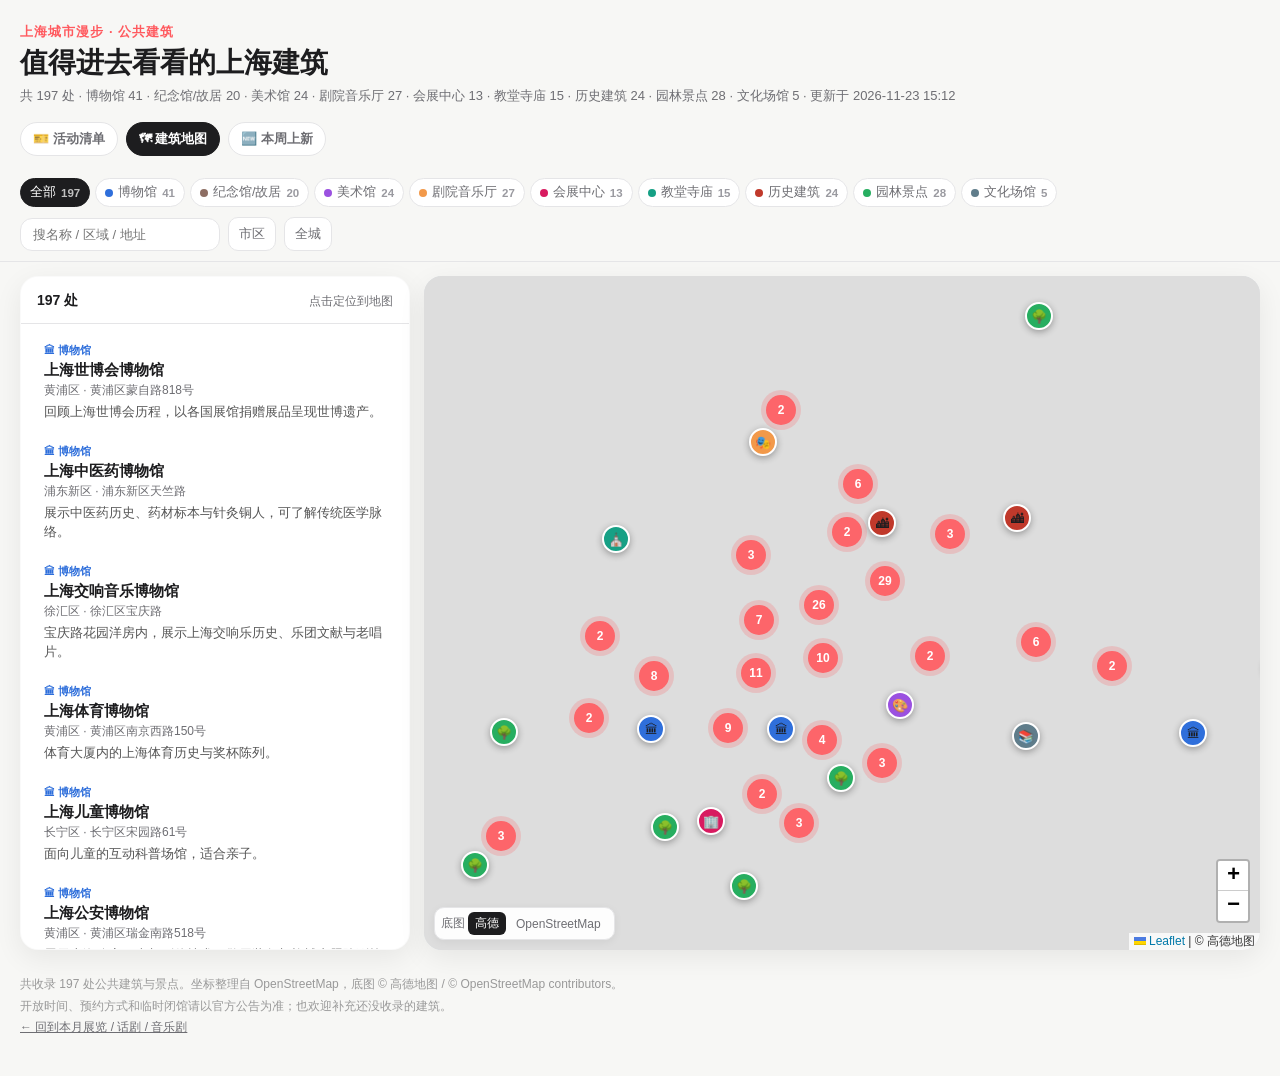
==== commit 4e75b15c: "自动更新上海活动清单" ====
--- a/docs/map.html
+++ b/docs/map.html
@@ -16,7 +16,7 @@
     <div>
       <p class="eyebrow">上海城市漫步 · 公共建筑</p>
       <h1>值得进去看看的上海建筑</h1>
-      <p class="updated">共 197 处 · 博物馆 41 · 纪念馆/故居 20 · 美术馆 24 · 剧院音乐厅 27 · 会展中心 13 · 教堂寺庙 15 · 历史建筑 24 · 园林景点 28 · 文化场馆 5 · 更新于 2026-11-23 14:20</p>
+      <p class="updated">共 197 处 · 博物馆 41 · 纪念馆/故居 20 · 美术馆 24 · 剧院音乐厅 27 · 会展中心 13 · 教堂寺庙 15 · 历史建筑 24 · 园林景点 28 · 文化场馆 5 · 更新于 2026-11-23 15:12</p>
     </div>
     <nav class="site-nav" aria-label="站点导航">
       <a href="index.html">🎫 活动清单</a>
@@ -63,7 +63,7 @@
     <p><a href="index.html">← 回到本月展览 / 话剧 / 音乐剧</a></p>
   </footer>
 
-  <script id="places-data" type="application/json">{"updated":"2026-11-23 14:20","count":197,"categories":[{"key":"museum","label":"博物馆","color":"#2f6fdb","emoji":"🏛","count":41},{"key":"memorial","label":"纪念馆/故居","color":"#8d6e63","emoji":"📜","count":20},{"key":"gallery","label":"美术馆","color":"#9b51e0","emoji":"🎨","count":24},{"key":"theater","label":"剧院音乐厅","color":"#f2994a","emoji":"🎭","count":27},{"key":"expo","label":"会展中心","color":"#d81b60","emoji":"🏢","count":13},{"key":"church","label":"教堂寺庙","color":"#16a085","emoji":"⛪","count":15},{"key":"landmark","label":"历史建筑","color":"#c0392b","emoji":"🏙","count":24},{"key":"garden","label":"园林景点","color":"#27ae60","emoji":"🌳","count":28},{"key":"culture","label":"文化场馆","color":"#607d8b","emoji":"📚","count":5}],"center":{"wgs":[31.2304,121.4737],"gcj":[31.228458,121.478223]},"places":[{"slug":"expo-museum","name":"上海世博会博物馆","category":"museum","district":"黄浦区","address":"黄浦区蒙自路818号","intro":"回顾上海世博会历程，以各国展馆捐赠展品呈现世博遗产。","site":"","wgs":[31.196368,121.477671],"gcj":[31.194399,121.482178]},{"slug":"shanghai-tcm-museum","name":"上海中医药博物馆","category":"museum","district":"浦东新区","address":"浦东新区天竺路","intro":"展示中医药历史、药材标本与针灸铜人，可了解传统医学脉络。","site":"","wgs":[31.194989,121.594987],"gcj":[31.19277,121.599186]},{"slug":"shanghai-symphony-museum","name":"上海交响音乐博物馆","category":"museum","district":"徐汇区","address":"徐汇区宝庆路","intro":"宝庆路花园洋房内，展示上海交响乐历史、乐团文献与老唱片。","site":"","wgs":[31.213452,121.445726],"gcj":[31.211567,121.450326]},{"slug":"shanghai-sports-museum","name":"上海体育博物馆","category":"museum","district":"黄浦区","address":"黄浦区南京西路150号","intro":"体育大厦内的上海体育历史与奖杯陈列。","site":"","wgs":[31.2357,121.4675],"gcj":[31.233777,121.472043]},{"slug":"shanghai-children-museum","name":"上海儿童博物馆","category":"museum","district":"长宁区","address":"长宁区宋园路61号","intro":"面向儿童的互动科普场馆，适合亲子。","site":"","wgs":[31.195953,121.408483],"gcj":[31.194101,121.41313]},{"slug":"shanghai-police-museum","name":"上海公安博物馆","category":"museum","district":"黄浦区","address":"黄浦区瑞金南路518号","intro":"展示上海公安历史与刑侦技术，警用装备与枪械专题陈列较有看头。","site":"","wgs":[31.200352,121.463799],"gcj":[31.198421,121.46835]},{"slug":"shanghai-museum-east","name":"上海博物馆东馆","category":"museum","district":"浦东新区","address":"浦东新区杨高南路","intro":"浦东新馆，展陈青铜、雕塑与书画等馆藏，空间开阔，观展动线更从容。","site":"","wgs":[31.222116,121.534357],"gcj":[31.219995,121.538669]},{"slug":"shanghai-museum","name":"上海博物馆（人民广场馆）","category":"museum","district":"黄浦区","address":"黄浦区人民大道201号","intro":"以中国古代青铜器、陶瓷与书画收藏见长，天圆地方的建筑造型同样值得一看。","site":"https://www.shanghaimuseum.cn","wgs":[31.230158,121.471],"gcj":[31.228223,121.475532]},{"slug":"shanghai-metro-museum","name":"上海地铁博物馆","category":"museum","district":"闵行区","address":"闵行区吴中路1799号","intro":"上海地铁发展史与隧道施工技术科普。","site":"","wgs":[31.171437,121.361698],"gcj":[31.16954,121.366306]},{"slug":"shanghai-urban-planning-exhibition","name":"上海城市规划展示馆","category":"museum","district":"黄浦区","address":"黄浦区人民大道100号","intro":"用大型城市模型展现上海城市格局与规划，直观理解城市生长。","site":"","wgs":[31.233371,121.470882],"gcj":[31.231438,121.475414]},{"slug":"shanghai-astronomy-museum","name":"上海天文馆","category":"museum","district":"浦东新区","address":"浦东新区临港大道380号","intro":"全球规模领先的天文主题馆，球幕影院与陨石藏品带人认识宇宙。","site":"","wgs":[30.91513,121.922585],"gcj":[30.912767,121.926669]},{"slug":"shanghai-craft-art-museum","name":"上海工艺美术博物馆","category":"museum","district":"徐汇区","address":"徐汇区汾阳路79号","intro":"汾阳路小洋楼内，陈列牙雕、绒绣、剪纸等上海传统工艺精品。","site":"","wgs":[31.212213,121.449893],"gcj":[31.21032,121.454483]},{"slug":"shanghai-history-museum","name":"上海市历史博物馆","category":"museum","district":"黄浦区","address":"黄浦区南京西路325号","intro":"原跑马总会大楼，展厅讲述上海从古至今的城市变迁与近代都会生活。","site":"","wgs":[31.232617,121.46662],"gcj":[31.230694,121.471166]},{"slug":"shanghai-insect-museum","name":"上海昆虫博物馆","category":"museum","district":"徐汇区","address":"徐汇区枫林路300号","intro":"中科院昆虫研究所的标本馆，昆虫多样性展示。","site":"","wgs":[31.196,121.453],"gcj":[31.194092,121.457581]},{"slug":"shanghai-meteorological-museum","name":"上海气象博物馆","category":"museum","district":"徐汇区","address":"徐汇区蒲西路166号","intro":"徐家汇观象台旧址，中国近代气象发源地。","site":"","wgs":[31.190847,121.436695],"gcj":[31.188967,121.441311]},{"slug":"shanghai-auto-museum","name":"上海汽车博物馆","category":"museum","district":"嘉定区","address":"嘉定区博园路","intro":"安亭汽车城里的汽车主题馆，从老爷车到概念车串起汽车百年。","site":"","wgs":[31.280532,121.165775],"gcj":[31.278636,121.170316]},{"slug":"shanghai-fire-museum","name":"上海消防博物馆","category":"museum","district":"长宁区","address":"长宁区中山西路229号","intro":"上海消防历史与装备陈列，适合亲子科普。","site":"","wgs":[31.213,121.4095],"gcj":[31.211156,121.414148]},{"slug":"jewish-refugee-museum","name":"上海犹太难民纪念馆","category":"museum","district":"虹口区","address":"虹口区长阳路62号","intro":"在摩西会堂旧址，讲述二战期间犹太难民在上海避难的往事。","site":"","wgs":[31.256147,121.50482],"gcj":[31.254125,121.509236]},{"slug":"shanghai-glass-museum","name":"上海玻璃博物馆","category":"museum","district":"宝山区","address":"宝山区长江西路","intro":"由旧玻璃厂改造，以玻璃工艺和当代玻璃艺术为特色，工坊气息浓。","site":"","wgs":[31.345676,121.467324],"gcj":[31.343797,121.471877]},{"slug":"shanghai-telecom-museum","name":"上海电信博物馆","category":"museum","district":"黄浦区","address":"黄浦区延安东路34号","intro":"从电报、电话到移动通信，串起上海电信业的百年演进。","site":"","wgs":[31.235301,121.486298],"gcj":[31.233325,121.490779]},{"slug":"shanghai-film-museum","name":"上海电影博物馆","category":"museum","district":"徐汇区","address":"徐汇区影业街","intro":"在上影厂原址，展示中国电影史、老海报与片场道具，光影氛围浓。","site":"","wgs":[31.188091,121.433655],"gcj":[31.186214,121.438276]},{"slug":"shanghai-science-technology-museum","name":"上海科技馆","category":"museum","district":"浦东新区","address":"浦东新区世纪大道2000号","intro":"用互动展项讲科学与技术，机器人世界和球幕影院人气很高。","site":"https://www.sstm.org.cn","wgs":[31.220602,121.536733],"gcj":[31.218475,121.541038]},{"slug":"shanghai-textile-museum","name":"上海纺织博物馆","category":"museum","district":"普陀区","address":"普陀区澳门路150号","intro":"老纺织厂改造，讲述上海纺织工业百年。","site":"","wgs":[31.248646,121.441527],"gcj":[31.246785,121.446139]},{"slug":"shanghai-natural-history-museum","name":"上海自然博物馆","category":"museum","district":"静安区","address":"静安区北京西路510号","intro":"以自然演化与生物多样性为主线，恐龙骨架与标本阵列尤其震撼。","site":"https://www.snhm.org.cn","wgs":[31.236866,121.4577],"gcj":[31.234967,121.462272]},{"slug":"shanghai-post-museum","name":"上海邮政博物馆","category":"museum","district":"虹口区","address":"虹口区北苏州路","intro":"设在邮政总局大楼内，展示近代邮政史与邮票，可顺带看古典穹顶。","site":"","wgs":[31.246407,121.480755],"gcj":[31.244452,121.485256]},{"slug":"shanghai-railway-museum","name":"上海铁路博物馆","category":"museum","district":"静安区","address":"静安区天目东路","intro":"在原上海北站旧址，陈列老式机车、铁路设备与近代铁路史料。","site":"","wgs":[31.251986,121.47179],"gcj":[31.250059,121.476321]},{"slug":"shanghai-luxun-memorial","name":"上海鲁迅纪念馆","category":"museum","district":"虹口区","address":"虹口区甜爱路200号","intro":"位于鲁迅公园内，陈列鲁迅手稿、藏书与生平资料，环境清幽。","site":"","wgs":[31.271681,121.4794],"gcj":[31.269741,121.483908]},{"slug":"cpc-first-congress-memorial","name":"中共一大纪念馆","category":"museum","district":"黄浦区","address":"黄浦区黄陂南路","intro":"藏在石库门里弄中，展示中共一大历史与建党初期的文献实物。","site":"","wgs":[31.221785,121.471352],"gcj":[31.219845,121.475882]},{"slug":"china-navigation-museum","name":"中国航海博物馆","category":"museum","district":"浦东新区","address":"浦东新区申港大道197号","intro":"位于临港，外形如风帆，展示中国航海史、古船模型与船舶技术。","site":"","wgs":[30.898877,121.915453],"gcj":[30.896499,121.919533]},{"slug":"china-securities-museum","name":"中国证券博物馆","category":"museum","district":"虹口区","address":"虹口区黄浦路","intro":"原浦江饭店，展示中国证券市场的历史与老票证，建筑本身也耐看。","site":"","wgs":[31.246136,121.486401],"gcj":[31.244165,121.490882]},{"slug":"jiading-museum","name":"嘉定博物馆","category":"museum","district":"嘉定区","address":"嘉定区博乐路215号","intro":"嘉定地方历史与文物陈列，法华塔旁。","site":"","wgs":[31.382904,121.248794],"gcj":[31.38094,121.253233]},{"slug":"fengxian-museum","name":"奉贤博物馆","category":"museum","district":"奉贤区","address":"奉贤区湖畔路399号","intro":"奉贤历史与海塘文化，上海之鱼畔。","site":"","wgs":[30.9185,121.493],"gcj":[30.916329,121.49743]},{"slug":"chongming-museum","name":"崇明博物馆","category":"museum","district":"崇明区","address":"崇明区城桥镇鳌山路696号","intro":"崇明学宫古建筑群内的岛屿历史陈列。","site":"","wgs":[31.626,121.397],"gcj":[31.624259,121.401686]},{"slug":"songjiang-museum","name":"松江博物馆","category":"museum","district":"松江区","address":"松江区中山东路233号","intro":"松江府城历史与文物，了解上海之根。","site":"","wgs":[31.008416,121.242003],"gcj":[31.006275,121.24641]},{"slug":"dong-haoyun-shipping-museum","name":"董浩云航运博物馆","category":"museum","district":"徐汇区","address":"徐汇区华山路1954号","intro":"交大校园内的航运史博物馆，船模与航海文物。","site":"","wgs":[31.202081,121.430417],"gcj":[31.200215,121.435045]},{"slug":"guanfu-museum","name":"观复博物馆","category":"museum","district":"浦东新区","address":"浦东新区花园石桥路","intro":"马未都创办的上海馆，在高楼中陈列陶瓷、家具与金器等传统器物。","site":"","wgs":[31.235763,121.501492],"gcj":[31.233742,121.505918]},{"slug":"jinshan-museum","name":"金山区博物馆","category":"museum","district":"金山区","address":"金山区金山大道1800号","intro":"金山地方史与文物，了解杭州湾北岸。","site":"","wgs":[30.741,121.341],"gcj":[30.738825,121.34553]},{"slug":"qian-xuesen-library","name":"钱学森图书馆","category":"museum","district":"徐汇区","address":"徐汇区华山路","intro":"交大校园内，陈列钱学森手稿、书信与航天文献，致敬科学人生。","site":"","wgs":[31.203028,121.43074],"gcj":[31.201162,121.435367]},{"slug":"minhang-museum","name":"闵行博物馆","category":"museum","district":"闵行区","address":"闵行区新镇路1538号","intro":"闵行区域历史与马桥文化陈列。","site":"","wgs":[31.162563,121.354755],"gcj":[31.160651,121.35935]},{"slug":"aurora-museum","name":"震旦博物馆","category":"museum","district":"浦东新区","address":"浦东新区富城路99号","intro":"安藤忠雄设计的馆舍，以陶俑、玉器与佛教造像等古器物收藏见长。","site":"","wgs":[31.236503,121.495396],"gcj":[31.234501,121.499844]},{"slug":"qingpu-museum","name":"青浦博物馆","category":"museum","district":"青浦区","address":"青浦区华青南路1000号","intro":"青浦地方史与崧泽、福泉山遗址文物。","site":"","wgs":[31.15,121.12],"gcj":[31.148111,121.124602]},{"slug":"cohesion-project-museum","name":"上海凝聚力工程博物馆","category":"memorial","district":"长宁区","address":"长宁区长宁路878号","intro":"展示上海基层党建与社区治理的专题博物馆。","site":"","wgs":[31.222235,121.414616],"gcj":[31.220393,121.419263]},{"slug":"shanghai-underground-party-memorial","name":"上海地下组织斗争史陈列馆","category":"memorial","district":"静安区","address":"静安区愚园路81号","intro":"刘长胜故居，展示中共上海地下组织的斗争史。","site":"","wgs":[31.226608,121.441761],"gcj":[31.224737,121.446371]},{"slug":"sun-yat-sen-former-residence","name":"上海孙中山故居纪念馆","category":"memorial","district":"黄浦区","address":"黄浦区香山路7号","intro":"孙中山在上海的寓所，室内陈设保留生前原貌。","site":"","wgs":[31.218,121.4625],"gcj":[31.216081,121.467057]},{"slug":"song-qingling-former-residence","name":"上海宋庆龄故居纪念馆","category":"memorial","district":"徐汇区","address":"徐汇区淮海中路1843号","intro":"宋庆龄晚年居所，花园别墅与生平陈列并存。","site":"","wgs":[31.205828,121.434357],"gcj":[31.203958,121.438979]},{"slug":"mao-zedong-former-residence","name":"上海毛泽东旧居陈列馆","category":"memorial","district":"静安区","address":"静安区茂名北路120弄7号","intro":"毛泽东在上海的旧居陈列，石库门里弄中的革命记忆。","site":"","wgs":[31.22829,121.455942],"gcj":[31.226391,121.460518]},{"slug":"songhu-resistance-memorial","name":"上海淞沪抗战纪念馆","category":"memorial","district":"宝山区","address":"宝山区友谊路1号","intro":"宝山临江的抗战纪念地，塔馆合一讲述淞沪会战。","site":"","wgs":[31.411996,121.490695],"gcj":[31.410072,121.495175]},{"slug":"cai-yuanpei-former-residence","name":"上海蔡元培故居陈列馆","category":"memorial","district":"静安区","address":"静安区华山路303弄16号","intro":"华山路花园住宅，蔡元培在上海的居所与陈列。","site":"","wgs":[31.220673,121.442968],"gcj":[31.218797,121.447575]},{"slug":"taofen-memorial","name":"上海韬奋纪念馆","category":"memorial","district":"黄浦区","address":"黄浦区重庆南路205弄53号","intro":"邹韬奋故居与生平陈列，新闻出版人的纪念地。","site":"","wgs":[31.216323,121.466667],"gcj":[31.214393,121.471211]},{"slug":"luxun-former-residence","name":"上海鲁迅故居","category":"memorial","district":"虹口区","address":"虹口区山阴路大陆新村9号","intro":"鲁迅最后的寓所，三层里弄住宅原状陈列。","site":"","wgs":[31.268231,121.479929],"gcj":[31.266288,121.484435]},{"slug":"cpc-second-congress-memorial","name":"中共二大会址纪念馆","category":"memorial","district":"静安区","address":"静安区老成都北路7弄30号","intro":"石库门里的中共二大会址，第一部党章在此诞生。","site":"","wgs":[31.228,121.4625],"gcj":[31.226086,121.467058]},{"slug":"cpc-fourth-congress-memorial","name":"中共四大会址纪念馆","category":"memorial","district":"虹口区","address":"虹口区四川北路1468号","intro":"中共四大召开地，展厅讲述革命统一战线与工农运动。","site":"","wgs":[31.256,121.4793],"gcj":[31.254054,121.483807]},{"slug":"zhougong-mansion","name":"中国共产党代表团驻沪办事处纪念馆","category":"memorial","district":"黄浦区","address":"黄浦区思南路73号","intro":"中共代表团驻沪办事处旧址，思南路花园洋房。","site":"","wgs":[31.2125,121.4649],"gcj":[31.210572,121.469449]},{"slug":"left-wing-writers-memorial","name":"中国左翼作家联盟会址纪念馆","category":"memorial","district":"虹口区","address":"虹口区多伦路201弄2号","intro":"左翼作家联盟成立地，多伦路文化街上的红色记忆。","site":"","wgs":[31.265,121.477],"gcj":[31.263064,121.481515]},{"slug":"sihang-warehouse-memorial","name":"四行仓库抗战纪念馆","category":"memorial","district":"静安区","address":"静安区光复路1号","intro":"苏州河畔的抗战遗址，西墙上密布的弹孔是直观的历史现场。","site":"","wgs":[31.242215,121.466626],"gcj":[31.240297,121.471172]},{"slug":"national-anthem-exhibition-hall","name":"国歌展示馆","category":"memorial","district":"杨浦区","address":"杨浦区荆州路151号","intro":"《义勇军进行曲》诞生地主题馆，讲述国歌故事。","site":"","wgs":[31.258,121.518],"gcj":[31.25594,121.522369]},{"slug":"ba-jin-former-residence","name":"巴金故居","category":"memorial","district":"徐汇区","address":"徐汇区武康路113号","intro":"巴金在武康路的住所，书房与手稿还原写作现场。","site":"","wgs":[31.2123,121.4354],"gcj":[31.210432,121.44002]},{"slug":"zhang-wentian-former-residence","name":"张闻天故居","category":"memorial","district":"浦东新区","address":"浦东新区祝桥镇","intro":"浦东祝桥的江南民居，张闻天生平陈列。","site":"","wgs":[31.133828,121.75809],"gcj":[31.131763,121.762454]},{"slug":"ke-ling-former-residence","name":"柯灵故居","category":"memorial","district":"徐汇区","address":"徐汇区复兴西路147号","intro":"复兴西路上的文人旧居，展示柯灵生平与文学成就。","site":"","wgs":[31.2124,121.4385],"gcj":[31.210527,121.443115]},{"slug":"chen-yun-memorial","name":"陈云纪念馆","category":"memorial","district":"青浦区","address":"青浦区练塘镇朱枫公路3516号","intro":"青浦练塘的陈云故里，生平陈列与故居建筑。","site":"","wgs":[31.008977,121.03933],"gcj":[31.006943,121.04383]},{"slug":"longhua-martyrs-cemetery","name":"龙华烈士陵园","category":"memorial","district":"徐汇区","address":"徐汇区龙华西路180号","intro":"龙华革命烈士纪念地，陵园与纪念馆庄重肃穆。","site":"","wgs":[31.177499,121.445043],"gcj":[31.175598,121.449641]},{"slug":"ucca-edge","name":"上海UCCA Edge","category":"gallery","district":"静安区","address":"静安区西藏北路88号","intro":"UCCA在上海的展馆，位于盈凯文创广场，主推国际当代艺术大展。","site":"","wgs":[31.244,121.4676],"gcj":[31.24208,121.472144]},{"slug":"shanghai-chinese-painting-academy","name":"上海中国画院美术馆","category":"gallery","district":"徐汇区","address":"徐汇区岳阳路197号","intro":"上海中国画院的美术馆，海派书画展览。","site":"","wgs":[31.2075,121.448],"gcj":[31.205608,121.452594]},{"slug":"jiushi-art-museum","name":"上海久事美术馆","category":"gallery","district":"黄浦区","address":"黄浦区中山东一路27号","intro":"外滩历史建筑内的艺术空间，常办海派绘画与现当代艺术展。","site":"","wgs":[31.242193,121.485417],"gcj":[31.240223,121.489901]},{"slug":"rockbund-art-museum","name":"上海外滩美术馆","category":"gallery","district":"黄浦区","address":"黄浦区虎丘路20号","intro":"由近代文会大楼改建，专注当代艺术，顶层可望外滩街景。","site":"https://www.rockbundartmuseum.org","wgs":[31.243175,121.48302],"gcj":[31.241212,121.487513]},{"slug":"duolun-museum-of-modern-art","name":"上海多伦现代美术馆","category":"gallery","district":"虹口区","address":"虹口区多伦路27号","intro":"多伦路上的当代艺术馆，以实验性展览和青年艺术家项目为主。","site":"","wgs":[31.263779,121.478504],"gcj":[31.261838,121.483014]},{"slug":"power-station-of-art","name":"上海当代艺术博物馆","category":"gallery","district":"黄浦区","address":"黄浦区花园港路200号","intro":"由南市发电厂改造，高耸烟囱是标志，主推当代艺术大型展览。","site":"https://www.powerstationofart.com","wgs":[31.203059,121.493897],"gcj":[31.201045,121.498348]},{"slug":"mocashanghai","name":"上海当代艺术馆","category":"gallery","district":"黄浦区","address":"黄浦区南京西路","intro":"人民公园内的当代艺术馆，以当代艺术与设计展览为主，庭院幽静。","site":"","wgs":[31.233287,121.468206],"gcj":[31.231361,121.472747]},{"slug":"scop","name":"上海摄影艺术中心","category":"gallery","district":"徐汇区","address":"徐汇区龙腾大道2555号","intro":"西岸的摄影专题空间，常办纪实与艺术摄影展，展厅简洁明亮。","site":"","wgs":[31.169876,121.458398],"gcj":[31.167943,121.462962]},{"slug":"shanghai-oil-painting-sculpture-academy","name":"上海油画雕塑院美术馆","category":"gallery","district":"长宁区","address":"长宁区金珠路111号","intro":"上海油画雕塑院附属美术馆，现当代雕塑与绘画。","site":"","wgs":[31.204,121.398],"gcj":[31.202152,121.402649]},{"slug":"tank-shanghai","name":"上海油罐艺术中心","category":"gallery","district":"徐汇区","address":"徐汇区龙腾大道2380号","intro":"西岸旧机场储油罐改造，五个罐体连成展馆，工业感十足。","site":"","wgs":[31.1667,121.4593],"gcj":[31.164763,121.463861]},{"slug":"china-art-museum","name":"中华艺术宫（上海美术馆）","category":"gallery","district":"浦东新区","address":"浦东新区上南路205号","intro":"原世博会中国馆，红色斗拱造型醒目，常设近现代美术作品大展。","site":"","wgs":[31.186484,121.489926],"gcj":[31.184474,121.49439]},{"slug":"yuz-museum","name":"余德耀美术馆","category":"gallery","district":"青浦区","address":"青浦区蟠鼎路","intro":"青浦蟠龙天地内，以当代艺术收藏与大型装置展为主，空间开阔。","site":"","wgs":[31.1914,121.273079],"gcj":[31.189369,121.277516]},{"slug":"liu-haisu-art-museum","name":"刘海粟美术馆","category":"gallery","district":"长宁区","address":"长宁区延安西路1609号","intro":"以刘海粟捐赠作品与近现代美术收藏为基础，兼办当代艺术展览。","site":"","wgs":[31.211356,121.414619],"gcj":[31.209509,121.419265]},{"slug":"fosun-foundation","name":"复星艺术中心","category":"gallery","district":"黄浦区","address":"黄浦区中山东二路600号","intro":"会动的金色幕帘立面是外滩一景，常办当代艺术与设计展览。","site":"","wgs":[31.228881,121.493579],"gcj":[31.226881,121.498033]},{"slug":"baolong-art-museum","name":"宝龙美术馆","category":"gallery","district":"闵行区","address":"闵行区新镇路","intro":"闵行七宝的大型民营馆，常设近现代书画与当代艺术，展厅宽阔。","site":"","wgs":[31.160424,121.353319],"gcj":[31.158509,121.357911]},{"slug":"how-art-museum","name":"昊美术馆","category":"gallery","district":"浦东新区","address":"浦东新区祖冲之路2277弄1号","intro":"浦东的民营当代美术馆，关注国际当代艺术与新媒体装置。","site":"","wgs":[31.21443,121.624173],"gcj":[31.212235,121.628384]},{"slug":"ming-contemporary-art-museum","name":"明当代美术馆","category":"gallery","district":"静安区","address":"静安区永和东路436号","intro":"由旧厂房改造，聚焦现场艺术、表演与实验性当代艺术项目。","site":"","wgs":[31.293532,121.453158],"gcj":[31.291667,121.457747]},{"slug":"start-museum","name":"星美术馆","category":"gallery","district":"徐汇区","address":"徐汇区瑞宁路","intro":"西岸铁路旁的当代美术馆，以白色盒体建筑与大型个展见长。","site":"","wgs":[31.189717,121.465712],"gcj":[31.187776,121.470257]},{"slug":"zhu-qizhan-art-museum","name":"朱屺瞻艺术馆","category":"gallery","district":"虹口区","address":"虹口区欧阳路580号","intro":"虹口欧阳路上的艺术馆，朱屺瞻书画与展览。","site":"","wgs":[31.27636,121.481612],"gcj":[31.274416,121.486112]},{"slug":"museum-of-art-pudong","name":"浦东美术馆","category":"gallery","district":"浦东新区","address":"浦东新区明珠塔路","intro":"临江而立的当代美术馆，展厅面向外滩，建筑与展览同样值得看。","site":"https://www.museumofartpd.org.cn","wgs":[31.240309,121.491972],"gcj":[31.238319,121.496433]},{"slug":"modern-art-museum","name":"艺仓美术馆","category":"gallery","district":"浦东新区","address":"浦东新区滨江大道4777号","intro":"黄浦江畔老煤仓改造，以当代艺术展为主，可眺望浦江与陆家嘴。","site":"","wgs":[31.218474,121.508034],"gcj":[31.216425,121.512435]},{"slug":"west-bund-museum","name":"西岸美术馆","category":"gallery","district":"徐汇区","address":"徐汇区龙腾大道2600号","intro":"西岸滨江的当代艺术馆，与蓬皮杜中心合作呈现现当代艺术展。","site":"","wgs":[31.169624,121.459294],"gcj":[31.167689,121.463856]},{"slug":"long-museum-pudong","name":"龙美术馆（浦东馆）","category":"gallery","district":"浦东新区","address":"浦东新区罗山路2255弄210号","intro":"延续龙美术馆收藏脉络，聚焦近现代书画与当代艺术展览。","site":"","wgs":[31.21813,121.569721],"gcj":[31.215939,121.573947]},{"slug":"long-museum-west-bund","name":"龙美术馆（西岸馆）","category":"gallery","district":"徐汇区","address":"徐汇区龙腾大道3398号","intro":"以伞拱结构构筑展厅，常规陈列近现代绘画与古器物，空间感强。","site":"http://www.thelongmuseum.org","wgs":[31.185916,121.460193],"gcj":[31.183987,121.464754]},{"slug":"1862-theatre","name":"1862时尚艺术中心","category":"theater","district":"浦东新区","address":"浦东新区滨江大道1777号","intro":"由1862年创建的祥生船厂改造，保留工业结构，上演戏剧与音乐演出。","site":"","wgs":[31.246437,121.509801],"gcj":[31.244396,121.514198]},{"slug":"shanghai-oriental-art-center","name":"上海东方艺术中心","category":"theater","district":"浦东新区","address":"浦东新区丁香路","intro":"蝴蝶兰造型的演出综合体，音乐厅、歌剧厅与演奏厅并存。","site":"","wgs":[31.224877,121.536905],"gcj":[31.222751,121.54121]},{"slug":"shanghai-symphony-hall","name":"上海交响乐团音乐厅","category":"theater","district":"徐汇区","address":"徐汇区淮海中路1285弄","intro":"上交驻场，葡萄园式观众席环绕舞台，主打交响乐与室内乐。","site":"","wgs":[31.213431,121.447084],"gcj":[31.211544,121.451681]},{"slug":"shanghai-poly-grand-theatre","name":"上海保利大剧院","category":"theater","district":"嘉定区","address":"嘉定区远香湖路","intro":"安藤忠雄设计，临远香湖而建，以话剧、音乐会与亲子演出为主。","site":"","wgs":[31.35536,121.26054],"gcj":[31.35339,121.26498]},{"slug":"shanghai-centre-theatre","name":"上海商城剧院","category":"theater","district":"静安区","address":"静安区南京西路1376号","intro":"南京西路商城内的剧院，音乐与戏剧演出。","site":"","wgs":[31.2287,121.4475],"gcj":[31.226819,121.452097]},{"slug":"shanghai-international-dance-center","name":"上海国际舞蹈中心","category":"theater","district":"长宁区","address":"长宁区虹桥路1650号","intro":"以舞蹈演出为主，兼具芭蕾、现代舞演出与舞蹈教育功能。","site":"","wgs":[31.201099,121.390632],"gcj":[31.199247,121.395278]},{"slug":"shanghai-city-theatre","name":"上海城市剧院","category":"theater","district":"闵行区","address":"闵行区都市路4889号","intro":"莘庄的城市剧院，话剧、儿童剧与音乐会。","site":"","wgs":[31.106534,121.385301],"gcj":[31.104629,121.389935]},{"slug":"shanghai-grand-world","name":"上海大世界","category":"theater","district":"黄浦区","address":"黄浦区宁海东路","intro":"1917年开业的游乐场，以非遗展演、杂技曲艺与互动体验为特色。","site":"","wgs":[31.229685,121.47469],"gcj":[31.22774,121.47921]},{"slug":"shanghai-grand-theatre","name":"上海大剧院","category":"theater","district":"黄浦区","address":"黄浦区黄陂北路300号","intro":"人民广场畔的综合性剧院，上演歌剧、芭蕾与交响音乐会，大厅敞亮。","site":"","wgs":[31.231494,121.467311],"gcj":[31.229569,121.471854]},{"slug":"daning-theatre","name":"上海大宁剧院","category":"theater","district":"静安区","address":"静安区平型关路1222号","intro":"海上文化中心内的大剧场，戏剧、音乐会演出。","site":"","wgs":[31.285892,121.452127],"gcj":[31.284027,121.456718]},{"slug":"wanping-theatre","name":"上海宛平剧院","category":"theater","district":"徐汇区","address":"徐汇区中山南二路857-859号","intro":"以戏曲演出为主的剧院，京剧、越剧、昆剧等轮番登场，设施现代。","site":"","wgs":[31.186878,121.447124],"gcj":[31.184978,121.451718]},{"slug":"shanghai-culture-square","name":"上海文化广场","category":"theater","district":"黄浦区","address":"黄浦区茂名南路","intro":"以音乐剧、话剧和舞蹈演出为主，地下剧场空间颇具规模。","site":"","wgs":[31.213814,121.457731],"gcj":[31.211904,121.462301]},{"slug":"yihai-theatre","name":"上海艺海剧院","category":"theater","district":"静安区","address":"静安区江宁路466号","intro":"江宁路上的话剧演出空间，上海话剧艺术中心剧场之一。","site":"","wgs":[31.2366,121.4473],"gcj":[31.234723,121.451898]},{"slug":"shanghai-drama-arts-centre","name":"上海话剧艺术中心","category":"theater","district":"徐汇区","address":"徐汇区安福路","intro":"上海话剧主要演出阵地，常年上演国内外话剧与原创剧目。","site":"","wgs":[31.215738,121.436571],"gcj":[31.21387,121.44119]},{"slug":"shanghai-concert-hall","name":"上海音乐厅","category":"theater","district":"黄浦区","address":"黄浦区延安东路523号","intro":"1930年建成的欧式老音乐厅，以室内乐与古典音乐会为主，音效温润。","site":"","wgs":[31.228931,121.473317],"gcj":[31.226989,121.477841]},{"slug":"shanghai-circus-world","name":"上海马戏城","category":"theater","district":"静安区","address":"静安区共和新路","intro":"以杂技马戏演出为特色的剧场，大剧场内常演多媒体杂技秀。","site":"","wgs":[31.280016,121.446924],"gcj":[31.278159,121.451527]},{"slug":"shangyin-opera-house","name":"上音歌剧院","category":"theater","district":"徐汇区","address":"徐汇区汾阳路20号","intro":"上海音乐学院的歌剧院，融入历史街区，主推歌剧与声乐演出。","site":"","wgs":[31.216428,121.450731],"gcj":[31.214535,121.455319]},{"slug":"china-theatre","name":"中国大戏院","category":"theater","district":"黄浦区","address":"黄浦区牛庄路700-714号","intro":"近代老戏院，修缮后以戏曲、话剧和音乐剧演出为主，门脸复古。","site":"","wgs":[31.239647,121.471999],"gcj":[31.237714,121.476528]},{"slug":"nine-trees-art-center","name":"九棵树未来艺术中心","category":"theater","district":"奉贤区","address":"奉贤区树桓路","intro":"奉贤新城森林间的艺术中心，含剧场与户外舞台，上演戏剧音乐会。","site":"","wgs":[30.942678,121.480633],"gcj":[30.940558,121.485108]},{"slug":"asia-mansion","name":"亚洲大厦·星空间","category":"theater","district":"黄浦区","address":"黄浦区汉口路663号","intro":"亚洲大厦内的演艺空间群，以沉浸式音乐剧和小剧场演出闻名。","site":"","wgs":[31.235882,121.473553],"gcj":[31.233943,121.478077]},{"slug":"peoples-grand-theatre","name":"人民大舞台","category":"theater","district":"黄浦区","address":"黄浦区九江路663号","intro":"人民广场附近的老牌舞台，以上演戏曲、话剧和综艺演出为主。","site":"","wgs":[31.23611,121.473462],"gcj":[31.234171,121.477986]},{"slug":"lyceum-theatre","name":"兰心大戏院","category":"theater","district":"黄浦区","address":"黄浦区茂名南路57号","intro":"始建于1867年的沪上老牌剧场，现以话剧与音乐剧演出为主。","site":"","wgs":[31.222891,121.455968],"gcj":[31.22099,121.460543]},{"slug":"cathay-theatre","name":"国泰电影院","category":"theater","district":"黄浦区","address":"黄浦区淮海中路870号","intro":"1932年建成的老影院，装饰艺术风格立面，是淮海路的地标之一。","site":"","wgs":[31.220074,121.456857],"gcj":[31.218169,121.46143]},{"slug":"grand-cinema","name":"大光明电影院","category":"theater","district":"黄浦区","address":"黄浦区南京西路","intro":"1928年开业的老影院，装饰艺术风格，曾被誉为远东第一影院。","site":"","wgs":[31.234853,121.466531],"gcj":[31.232932,121.471077]},{"slug":"tianchan-yifu-stage","name":"天蟾逸夫舞台","category":"theater","district":"黄浦区","address":"黄浦区汕头路","intro":"上海京剧演出的重要剧场，以京剧为主兼演各地方戏，戏迷聚集。","site":"","wgs":[31.233584,121.472904],"gcj":[31.231645,121.47743]},{"slug":"majestic-theatre","name":"美琪大戏院","category":"theater","district":"静安区","address":"静安区江宁路99号","intro":"1941年开业的老戏院，装饰艺术风格，现上演话剧、舞剧与音乐剧。","site":"","wgs":[31.231471,121.45162],"gcj":[31.229583,121.456207]},{"slug":"jasmine-theatre","name":"茉莉花剧场","category":"theater","district":"黄浦区","address":"黄浦区云南中路","intro":"以话剧与小型音乐剧演出为主的小剧场，座位紧凑，观演距离近。","site":"","wgs":[31.23205,121.473953],"gcj":[31.230108,121.478475]},{"slug":"shanghai-expo-center","name":"上海世博中心","category":"expo","district":"浦东新区","address":"上海市浦东新区世博大道1500号","intro":"世博园区内的会议中心，大型会议与演出场地。","site":"","wgs":[31.1878,121.4875],"gcj":[31.185798,121.491972]},{"slug":"shanghai-world-expo-exhibition-center","name":"上海世博展览馆","category":"expo","district":"浦东新区","address":"上海市浦东新区博成路850号","intro":"世博园区内的展览馆，承接大型展会与活动。","site":"","wgs":[31.184507,121.48548],"gcj":[31.182509,121.489959]},{"slug":"shanghai-mart","name":"上海世贸商城","category":"expo","district":"长宁区","address":"上海市长宁区延安西路2299号","intro":"虹桥的贸易展贸综合体，常年举办纺织服装类展会。","site":"","wgs":[31.203765,121.396167],"gcj":[31.201916,121.400815]},{"slug":"shanghai-everbright-convention-center","name":"上海光大会展中心","category":"expo","district":"徐汇区","address":"上海市徐汇区漕宝路66号","intro":"漕河泾旁的会展中心，展会与会议活动频繁。","site":"","wgs":[31.1688,121.429],"gcj":[31.166919,121.433627]},{"slug":"shanghai-agricultural-exhibition-center","name":"上海农业展览馆","category":"expo","district":"长宁区","address":"上海市长宁区虹桥路2268号","intro":"虹桥的农业主题展馆，农产品展销与年货展。","site":"","wgs":[31.1975,121.383],"gcj":[31.195641,121.387639]},{"slug":"shanghai-international-convention-center","name":"上海国际会议中心","category":"expo","district":"浦东新区","address":"上海市浦东新区滨江大道2727号","intro":"陆家嘴滨江的会议中心，APEC 等国际会议举办地。","site":"","wgs":[31.241495,121.492444],"gcj":[31.239504,121.496903]},{"slug":"shanghai-international-exhibition-center","name":"上海国际展览中心","category":"expo","district":"长宁区","address":"上海市长宁区娄山关路88号","intro":"虹桥开发区内的老牌展览馆，中小型专业展为主。","site":"","wgs":[31.2058,121.401],"gcj":[31.203953,121.405649]},{"slug":"shanghai-exhibition-center","name":"上海展览中心","category":"expo","district":"静安区","address":"上海市静安区延安中路1000号","intro":"原中苏友好大厦，俄罗斯古典风格，尖顶与广场气势恢宏。","site":"","wgs":[31.226079,121.448491],"gcj":[31.224195,121.453086]},{"slug":"shanghai-new-international-expo-center","name":"上海新国际博览中心","category":"expo","district":"浦东新区","address":"上海市浦东新区龙阳路2345号","intro":"浦东的大型展馆群，车展、工业展常年在此举办。","site":"","wgs":[31.211934,121.563387],"gcj":[31.209749,121.567624]},{"slug":"shanghai-auto-exhibition-center","name":"上海汽车会展中心","category":"expo","district":"嘉定区","address":"上海市嘉定区博园路7575号","intro":"安亭汽车城旁的会展中心，车展与汽车活动多。","site":"","wgs":[31.28,121.165],"gcj":[31.278105,121.169542]},{"slug":"shanghai-pudong-exhibition-center","name":"上海浦东展览馆","category":"expo","district":"浦东新区","address":"上海市浦东新区合欢路201号","intro":"浦东的展览场馆，常办车展、消费展与大型活动。","site":"","wgs":[31.223636,121.544485],"gcj":[31.221492,121.548768]},{"slug":"shanghai-cross-border-procurement-center","name":"上海跨国采购会展中心","category":"expo","district":"普陀区","address":"上海市普陀区中江路35号","intro":"苏州河畔的会展中心，承接专业展会与会议。","site":"","wgs":[31.224,121.3875],"gcj":[31.222157,121.392146]},{"slug":"national-exhibition-center","name":"国家会展中心（上海）","category":"expo","district":"青浦区","address":"上海市青浦区崧泽大道333号","intro":"虹桥的国家级会展综合体，进博会主场馆。","site":"","wgs":[31.191675,121.297524],"gcj":[31.189674,121.301998]},{"slug":"shanghai-community-church","name":"上海国际礼拜堂","category":"church","district":"徐汇区","address":"徐汇区衡山路53号","intro":"1925年建成的哥特复兴式教堂，砖木结构，礼拜堂空间高敞。","site":"","wgs":[31.208056,121.443612],"gcj":[31.206173,121.448216]},{"slug":"ohel-rachel-synagogue","name":"上海犹太会堂（西摩会堂）","category":"church","district":"静安区","address":"静安区陕西北路500号","intro":"1920年建成的犹太会堂，新古典柱廊立面，保存完整，现作文化空间。","site":"","wgs":[31.233454,121.448267],"gcj":[31.231574,121.452863]},{"slug":"russian-orthodox-church","name":"东正教圣母大堂","category":"church","district":"徐汇区","address":"徐汇区新乐路55号","intro":"1936年建成的拜占庭式东正教堂，洋葱头穹顶，新乐路地标。","site":"","wgs":[31.219417,121.450948],"gcj":[31.217525,121.455536]},{"slug":"sheshan-basilica","name":"佘山天主教堂","category":"church","district":"松江区","address":"松江区佘山山顶","intro":"佘山之巅的罗马式天主教堂，双塔耸立，可俯瞰松江一带田园。","site":"","wgs":[31.096316,121.18794],"gcj":[31.094288,121.19242]},{"slug":"holy-trinity-cathedral","name":"圣三一堂","category":"church","district":"黄浦区","address":"黄浦区九江路219号","intro":"1869年建成的英国圣公会教堂，红砖哥特风，曾为外侨礼拜场所。","site":"","wgs":[31.238447,121.481776],"gcj":[31.236486,121.486273]},{"slug":"xiaotaoyuan-mosque","name":"小桃园清真寺","category":"church","district":"黄浦区","address":"黄浦区小桃园街52号","intro":"1917年始建的清真寺，绿色穹顶与宣礼塔，上海伊斯兰教重要场所。","site":"","wgs":[31.222664,121.485055],"gcj":[31.220686,121.489539]},{"slug":"xujiahui-cathedral","name":"徐家汇天主教堂","category":"church","district":"徐汇区","address":"徐汇区蒲西路","intro":"1910年建成的哥特式双塔教堂，红砖尖顶，曾是远东著名天主堂。","site":"","wgs":[31.193368,121.432582],"gcj":[31.191495,121.437206]},{"slug":"jingling-church","name":"景灵堂","category":"church","district":"虹口区","address":"虹口区昆山路","intro":"1920年代的卫理公会教堂，红砖立面带钟塔，是昆山路街区地标。","site":"","wgs":[31.251268,121.483489],"gcj":[31.249308,121.487981]},{"slug":"chenxiang-pavilion","name":"沉香阁","category":"church","district":"黄浦区","address":"黄浦区沉香阁路29号","intro":"豫园商圈内的尼众寺院，沉香观音与明代建筑。","site":"","wgs":[31.229346,121.485558],"gcj":[31.22737,121.490041]},{"slug":"moore-memorial-church","name":"沐恩堂","category":"church","district":"黄浦区","address":"黄浦区西藏中路316号","intro":"由邬达克设计的红砖教堂，钟楼高耸，是西藏中路旁的街景地标。","site":"","wgs":[31.235197,121.471338],"gcj":[31.233263,121.475869]},{"slug":"st-joseph-church","name":"洋泾浜圣若瑟堂","category":"church","district":"黄浦区","address":"黄浦区四川南路36号","intro":"1860年代建成的哥特式教堂，清水红砖立面，四川南路一景。","site":"","wgs":[31.232606,121.485588],"gcj":[31.230631,121.490071]},{"slug":"zhenru-temple","name":"真如寺","category":"church","district":"普陀区","address":"普陀区兰溪路399号","intro":"上海现存最早的元代木构建筑之一，真如古镇旁。","site":"","wgs":[31.251709,121.396484],"gcj":[31.249883,121.401136]},{"slug":"union-church","name":"联合教堂（外滩源）","category":"church","district":"黄浦区","address":"黄浦区南苏州路107号","intro":"外滩源原新天安堂，红砖哥特式小教堂，重建后成为街区文化地标。","site":"","wgs":[31.245135,121.483829],"gcj":[31.243171,121.488319]},{"slug":"dongjiadu-cathedral","name":"董家渡天主堂","category":"church","district":"黄浦区","address":"黄浦区董家渡路185号","intro":"1847年始建的天主教堂，中国早期巴洛克风格，历经修缮保存至今。","site":"","wgs":[31.216787,121.500101],"gcj":[31.214761,121.504531]},{"slug":"hongde-church","name":"鸿德堂","category":"church","district":"虹口区","address":"虹口区多伦路","intro":"1928年建成的中式屋顶教堂，青砖与红柱相间，就在多伦路旁。","site":"","wgs":[31.263819,121.47798],"gcj":[31.26188,121.482492]},{"slug":"1933-old-millfun","name":"1933老场坊","category":"landmark","district":"虹口区","address":"虹口区沙泾路10号","intro":"原工部局宰牲场，钢筋混凝土伞形柱与廊桥交织，现为创意园区。","site":"","wgs":[31.256553,121.487751],"gcj":[31.254582,121.492228]},{"slug":"m50-creative-park","name":"M50创意园","category":"landmark","district":"普陀区","address":"普陀区莫干山路50号","intro":"苏州河畔旧纺织厂改造的艺术园区，聚集画廊与艺术家工作室。","site":"","wgs":[31.249727,121.445444],"gcj":[31.24786,121.450048]},{"slug":"shanghai-tower","name":"上海中心大厦","category":"landmark","district":"浦东新区","address":"浦东新区银城中路501号","intro":"632米的中国最高楼，螺旋上升的玻璃幕墙，可登高俯瞰全城。","site":"","wgs":[31.23565,121.501254],"gcj":[31.23363,121.505681]},{"slug":"shanghai-mansion","name":"上海大厦","category":"landmark","district":"虹口区","address":"虹口区北苏州路20号","intro":"苏州河畔的褐色大楼，装饰艺术风格，与外白渡桥同框入镜。","site":"","wgs":[31.246323,121.485491],"gcj":[31.244355,121.489975]},{"slug":"shanghai-xintiandi","name":"上海新天地","category":"landmark","district":"黄浦区","address":"黄浦区兴业路374号","intro":"由石库门里弄改造的休闲街区，保留清水砖墙与里弄格局。","site":"","wgs":[31.221931,121.470437],"gcj":[31.219994,121.47497]},{"slug":"shanghai-world-financial-center","name":"上海环球金融中心","category":"landmark","district":"浦东新区","address":"浦东新区世纪大道100号","intro":"顶部开有梯形洞口的摩天楼，观光天阁可俯瞰陆家嘴与浦江。","site":"","wgs":[31.236577,121.503041],"gcj":[31.234552,121.507462]},{"slug":"columbia-circle","name":"上生·新所","category":"landmark","district":"长宁区","address":"长宁区番禺路","intro":"原哥伦比亚乡村俱乐部与厂房改造的街区，泳池与老建筑相映。","site":"","wgs":[31.210158,121.423506],"gcj":[31.208303,121.428143]},{"slug":"oriental-pearl-tower","name":"东方明珠","category":"landmark","district":"浦东新区","address":"浦东新区世纪大道1号","intro":"陆家嘴地标，三根立柱与球体组合，观光层可看浦江两岸。","site":"","wgs":[31.241946,121.49526],"gcj":[31.239947,121.499709]},{"slug":"bank-of-china-building","name":"中国银行大楼","category":"landmark","district":"黄浦区","address":"黄浦区滇池路","intro":"外滩少见的中国人自建高楼，装饰艺术风格融入中式细部。","site":"","wgs":[31.241483,121.485395],"gcj":[31.239513,121.489879]},{"slug":"jinchao-8-lane","name":"今潮8弄","category":"landmark","district":"虹口区","address":"虹口区今潮八弄","intro":"四川北路旁的石库门里弄群，修缮后引入剧场、书店与餐饮。","site":"","wgs":[31.252589,121.479514],"gcj":[31.250641,121.48402]},{"slug":"peace-hotel","name":"和平饭店","category":"landmark","district":"黄浦区","address":"黄浦区南京东路20号","intro":"外滩标志性饭店，绿色铜顶与装饰艺术内饰，爵士传统延续至今。","site":"","wgs":[31.241133,121.484608],"gcj":[31.239165,121.489095]},{"slug":"park-hotel","name":"国际饭店","category":"landmark","district":"黄浦区","address":"黄浦区南京西路170号","intro":"1934年建成，曾为远东最高建筑，装饰艺术风格，南京西路口地标。","site":"","wgs":[31.235596,121.466995],"gcj":[31.233674,121.47154]},{"slug":"yuanmingyuan-road","name":"圆明园路历史街区","category":"landmark","district":"黄浦区","address":"黄浦区圆明园路185号","intro":"外滩源的历史街道，沿街成排近代建筑，与苏州河景观相连。","site":"","wgs":[31.244536,121.483599],"gcj":[31.242572,121.48809]},{"slug":"garden-bridge","name":"外白渡桥","category":"landmark","district":"黄浦区","address":"黄浦区中山东一路","intro":"1908年建成的钢桁架桥，跨越苏州河口，是外滩经典取景点。","site":"","wgs":[31.245307,121.485744],"gcj":[31.243337,121.490227]},{"slug":"guangfulin-archaeological-site","name":"广富林文化遗址","category":"landmark","district":"松江区","address":"松江区广富林路3260弄","intro":"松江广富林的考古遗址公园，展示上海先民文化。","site":"","wgs":[31.0585,121.1915],"gcj":[31.056444,121.19597]},{"slug":"zhangyuan","name":"张园","category":"landmark","district":"静安区","address":"静安区威海路590弄","intro":"静安的石库门街区，多栋历史建筑修缮后开放，兼具商业与展览。","site":"","wgs":[31.2298,121.4574],"gcj":[31.227899,121.461972]},{"slug":"sinan-mansions","name":"思南公馆","category":"landmark","district":"黄浦区","address":"黄浦区思南路51-95号","intro":"成片花园洋房街区，法式与英式别墅错落，梧桐树下适合漫步。","site":"","wgs":[31.216062,121.464431],"gcj":[31.214137,121.468982]},{"slug":"wukang-mansion","name":"武康大楼","category":"landmark","district":"徐汇区","address":"徐汇区淮海中路1850号","intro":"1924年建成的船形公寓，邬达克设计，武康路路口的地标。","site":"","wgs":[31.206256,121.433729],"gcj":[31.204387,121.438352]},{"slug":"hsbc-building","name":"汇丰银行大楼","category":"landmark","district":"黄浦区","address":"黄浦区中山东一路","intro":"外滩新古典主义银行建筑，门廊与穹顶壁画宏大，现为浦发银行。","site":"","wgs":[31.238004,121.485757],"gcj":[31.236031,121.49024]},{"slug":"customs-house","name":"海关大楼","category":"landmark","district":"黄浦区","address":"黄浦区中山东一路","intro":"外滩海关大楼，顶部钟楼仿英国大本钟，钟声报时是外滩记忆。","site":"","wgs":[31.23864,121.485644],"gcj":[31.236668,121.490127]},{"slug":"tianzifang","name":"田子坊","category":"landmark","district":"黄浦区","address":"黄浦区建国中路","intro":"泰康路上的石库门里弄，弄堂里挤满小店与工作室，烟火气浓。","site":"","wgs":[31.21034,121.464104],"gcj":[31.208413,121.468655]},{"slug":"green-hill","name":"绿之丘","category":"landmark","district":"杨浦区","address":"杨浦区杨树浦路1500号","intro":"杨浦滨江的旧仓库改造，层叠平台与草坡可远望黄浦江。","site":"","wgs":[31.258,121.5345],"gcj":[31.255895,121.538815]},{"slug":"jin-mao-tower","name":"金茂大厦","category":"landmark","district":"浦东新区","address":"浦东新区世纪大道88号","intro":"88层塔楼，塔身层层收分如宝塔，是陆家嘴经典天际线之一。","site":"","wgs":[31.23725,121.50142],"gcj":[31.23523,121.505847]},{"slug":"moller-villa","name":"马勒别墅","category":"landmark","district":"静安区","address":"静安区陕西南路30号","intro":"1930年代建成的北欧风格别墅，尖顶与彩色瓦片如童话城堡。","site":"","wgs":[31.224646,121.451795],"gcj":[31.222754,121.456381]},{"slug":"qibao-old-street","name":"七宝老街","category":"garden","district":"闵行区","address":"闵行区民主路","intro":"闵行的老街，蒲汇塘桥与小吃街热闹，古寺与园林相伴。","site":"","wgs":[31.155876,121.347832],"gcj":[31.153949,121.352412]},{"slug":"shanghai-zoo","name":"上海动物园","category":"garden","district":"长宁区","address":"长宁区虹桥路2381号","intro":"原西郊公园，以动物展区与大草坪为主，绿树成荫适合遛娃。","site":"","wgs":[31.195116,121.357905],"gcj":[31.193226,121.362509]},{"slug":"shanghai-grand-view-garden","name":"上海大观园","category":"garden","district":"青浦区","address":"青浦区金商公路701号","intro":"淀山湖畔的《红楼梦》主题园林，仿古建筑群。","site":"","wgs":[31.075585,120.906089],"gcj":[31.073292,120.910231]},{"slug":"shanghai-botanical-garden","name":"上海植物园","category":"garden","district":"徐汇区","address":"徐汇区罗城路","intro":"以植物引种与专类园见长，四季花展不断，适合亲子游览。","site":"","wgs":[31.149813,121.440424],"gcj":[31.147906,121.44503]},{"slug":"haiwan-forest-park","name":"上海海湾国家森林公园","category":"garden","district":"奉贤区","address":"奉贤区随塘河路1677号","intro":"奉贤海湾的滨海森林，梅园与水上森林。","site":"","wgs":[30.863148,121.685923],"gcj":[30.860859,121.690209]},{"slug":"shanghai-wild-animal-park","name":"上海野生动物园","category":"garden","district":"浦东新区","address":"浦东新区南六公路","intro":"放养式动物园区，可乘车观看猛兽，步行区有大熊猫等展区。","site":"","wgs":[31.057382,121.716636],"gcj":[31.055255,121.720985]},{"slug":"expo-culture-park","name":"世博文化公园","category":"garden","district":"浦东新区","address":"浦东新区世博文化公园","intro":"沿江大型公园，保留世博场馆记忆，温室与草坪适合散步。","site":"","wgs":[31.181553,121.473652],"gcj":[31.179587,121.478171]},{"slug":"century-park","name":"世纪公园","category":"garden","district":"浦东新区","address":"浦东新区上海绿道1001号","intro":"浦东大型城市公园，湖泊与草坪开阔，适合跑步与野餐。","site":"","wgs":[31.218799,121.548627],"gcj":[31.216644,121.552898]},{"slug":"dongping-forest-park","name":"东平国家森林公园","category":"garden","district":"崇明区","address":"崇明区东平镇北沿公路2188号","intro":"崇明岛上的平原森林，骑行、露营与花海。","site":"","wgs":[31.680801,121.477055],"gcj":[31.678942,121.481606]},{"slug":"zhongshan-park","name":"中山公园","category":"garden","district":"长宁区","address":"长宁区长宁路780号","intro":"百年公园，英式草坪与悬铃木成景，园内还有历史建筑遗存。","site":"","wgs":[31.223319,121.415624],"gcj":[31.221477,121.42027]},{"slug":"sheshan-forest-park","name":"佘山国家森林公园","category":"garden","district":"松江区","address":"松江区佘天昆公路","intro":"松江的城郊森林公园，竹林与山道相连，登顶可望佘山教堂。","site":"","wgs":[31.093,121.193],"gcj":[31.090961,121.19747]},{"slug":"gongqing-forest-park","name":"共青森林公园","category":"garden","district":"杨浦区","address":"杨浦区军工路2000号","intro":"杨浦军工路的大型森林公园，骑行与野餐热门。","site":"","wgs":[31.317352,121.542072],"gcj":[31.315253,121.546369]},{"slug":"guyi-garden","name":"古猗园","category":"garden","district":"嘉定区","address":"嘉定区沪宜公路218号","intro":"明代江南园林，以竹景与假山见长，是南翔镇的历史名园。","site":"","wgs":[31.293828,121.311859],"gcj":[31.291898,121.316371]},{"slug":"city-god-temple","name":"城隍庙","category":"garden","district":"黄浦区","address":"黄浦区方浜中路249号","intro":"上海老城厢的城隍庙，香火旺盛，周边豫园商城热闹繁华。","site":"","wgs":[31.227879,121.488191],"gcj":[31.225894,121.492664]},{"slug":"fuxing-park","name":"复兴公园","category":"garden","district":"黄浦区","address":"黄浦区重庆南路","intro":"法式园林格局，梧桐与花坛规整，是市区老牌休闲绿地。","site":"","wgs":[31.218662,121.464648],"gcj":[31.216738,121.469198]},{"slug":"xinchang-ancient-town","name":"新场古镇","category":"garden","district":"浦东新区","address":"浦东新区新场大街","intro":"浦东的水乡古镇，石拱桥与老宅沿河分布，风貌保存较好。","site":"","wgs":[31.026976,121.64233],"gcj":[31.024704,121.646549]},{"slug":"qushui-garden","name":"曲水园","category":"garden","district":"青浦区","address":"青浦区曲水园","intro":"青浦的古典园林，以曲水、廊桥与古树构成清雅景致。","site":"","wgs":[31.15101,121.109233],"gcj":[31.149128,121.113842]},{"slug":"zhujiajiao-ancient-town","name":"朱家角古镇","category":"garden","district":"青浦区","address":"青浦区珠溪路","intro":"青浦的水乡古镇，放生桥横跨漕港河，沿河老街与园林相连。","site":"","wgs":[31.116346,121.049214],"gcj":[31.114395,121.053751]},{"slug":"fengjing-ancient-town","name":"枫泾古镇","category":"garden","district":"金山区","address":"金山区新泾路","intro":"金山西北的水乡古镇，河道纵横，桥梁众多，老街质朴安静。","site":"","wgs":[30.889536,121.013122],"gcj":[30.88736,121.017525]},{"slug":"guilin-park","name":"桂林公园","category":"garden","district":"徐汇区","address":"徐汇区漕宝路","intro":"原黄金荣私家花园，以桂花与中式假山闻名，秋日香满园。","site":"","wgs":[31.167094,121.413281],"gcj":[31.165225,121.417924]},{"slug":"binjiang-forest-park","name":"滨江森林公园","category":"garden","district":"浦东新区","address":"浦东新区高桥镇凌桥高沙滩3号","intro":"浦东高桥的滨江森林绿地，江堤与林地。","site":"","wgs":[31.385238,121.524376],"gcj":[31.383207,121.528734]},{"slug":"jade-buddha-temple","name":"玉佛禅寺","category":"garden","district":"普陀区","address":"普陀区安远路170号","intro":"以两尊缅甸玉佛闻名，殿宇紧凑，是上海重要佛教寺院。","site":"","wgs":[31.243687,121.439784],"gcj":[31.241827,121.444399]},{"slug":"qiuxia-garden","name":"秋霞圃","category":"garden","district":"嘉定区","address":"嘉定区启良路","intro":"嘉定老城的明代园林，山石池水相映，格局疏朗清幽。","site":"","wgs":[31.388761,121.2486],"gcj":[31.386799,121.253039]},{"slug":"yu-garden","name":"豫园","category":"garden","district":"黄浦区","address":"黄浦区安仁街","intro":"明代江南园林，假山、曲廊与亭台布局精巧，紧邻城隍庙商圈。","site":"","wgs":[31.228927,121.487975],"gcj":[31.226943,121.492449]},{"slug":"chenshan-botanical-garden","name":"辰山植物园","category":"garden","district":"松江区","address":"松江区佘天昆公路3888号","intro":"佘山脚下的大型植物园，温室群与矿坑花园是主要看点。","site":"","wgs":[31.077984,121.178517],"gcj":[31.075963,121.183014]},{"slug":"zuibaichi-garden","name":"醉白池","category":"garden","district":"松江区","address":"松江区松汇中路","intro":"松江古典园林，以池水与回廊见长，明清遗迹与碑刻并存。","site":"","wgs":[31.003604,121.226652],"gcj":[31.001469,121.231067]},{"slug":"jingan-temple","name":"静安寺","category":"garden","district":"静安区","address":"静安区南京西路1686号","intro":"闹市中的千年古刹，金色屋顶与木构殿宇醒目，香火鼎盛。","site":"","wgs":[31.225215,121.440792],"gcj":[31.223345,121.445403]},{"slug":"longhua-temple","name":"龙华寺","category":"garden","district":"徐汇区","address":"徐汇区龙华路2853号","intro":"上海古老佛教寺院，龙华塔为宋代遗构，殿宇保存完整。","site":"","wgs":[31.176792,121.44725],"gcj":[31.174886,121.451843]},{"slug":"shanghai-library-east","name":"上海图书馆东馆","category":"culture","district":"浦东新区","address":"浦东新区迎春路","intro":"浦东的大型现代图书馆，中庭高敞，阅读与展览空间多元。","site":"","wgs":[31.22213,121.542632],"gcj":[31.21999,121.54692]},{"slug":"shanghai-library","name":"上海图书馆（淮海路馆）","category":"culture","district":"徐汇区","address":"徐汇区淮海中路1555号","intro":"淮海路老馆，藏书丰富，阅览空间安静，是市民阅读地标。","site":"https://www.library.sh.cn","wgs":[31.209476,121.440016],"gcj":[31.207599,121.444628]},{"slug":"shanghai-children-library","name":"上海少年儿童图书馆","category":"culture","district":"普陀区","address":"普陀区光复西路","intro":"面向少年儿童的图书馆，绘本馆与活动空间丰富，适合亲子。","site":"","wgs":[31.222669,121.393328],"gcj":[31.220828,121.397977]},{"slug":"xujiahui-library","name":"徐家汇书院","category":"culture","district":"徐汇区","address":"徐汇区漕溪北路158号","intro":"徐家汇藏书楼旁的新型阅读空间，中庭挑高，兼具展览与咖啡。","site":"","wgs":[31.192496,121.432517],"gcj":[31.190622,121.437141]},{"slug":"pudong-library","name":"浦东图书馆","category":"culture","district":"浦东新区","address":"浦东新区前程路88号","intro":"浦东的公共图书馆，阶梯式阅览区开阔，常办讲座与展览。","site":"","wgs":[31.194108,121.537304],"gcj":[31.191967,121.541605]}],"skipped":[]}</script>
+  <script id="places-data" type="application/json">{"updated":"2026-11-23 15:12","count":197,"categories":[{"key":"museum","label":"博物馆","color":"#2f6fdb","emoji":"🏛","count":41},{"key":"memorial","label":"纪念馆/故居","color":"#8d6e63","emoji":"📜","count":20},{"key":"gallery","label":"美术馆","color":"#9b51e0","emoji":"🎨","count":24},{"key":"theater","label":"剧院音乐厅","color":"#f2994a","emoji":"🎭","count":27},{"key":"expo","label":"会展中心","color":"#d81b60","emoji":"🏢","count":13},{"key":"church","label":"教堂寺庙","color":"#16a085","emoji":"⛪","count":15},{"key":"landmark","label":"历史建筑","color":"#c0392b","emoji":"🏙","count":24},{"key":"garden","label":"园林景点","color":"#27ae60","emoji":"🌳","count":28},{"key":"culture","label":"文化场馆","color":"#607d8b","emoji":"📚","count":5}],"center":{"wgs":[31.2304,121.4737],"gcj":[31.228458,121.478223]},"places":[{"slug":"expo-museum","name":"上海世博会博物馆","category":"museum","district":"黄浦区","address":"黄浦区蒙自路818号","intro":"回顾上海世博会历程，以各国展馆捐赠展品呈现世博遗产。","site":"","wgs":[31.196368,121.477671],"gcj":[31.194399,121.482178]},{"slug":"shanghai-tcm-museum","name":"上海中医药博物馆","category":"museum","district":"浦东新区","address":"浦东新区天竺路","intro":"展示中医药历史、药材标本与针灸铜人，可了解传统医学脉络。","site":"","wgs":[31.194989,121.594987],"gcj":[31.19277,121.599186]},{"slug":"shanghai-symphony-museum","name":"上海交响音乐博物馆","category":"museum","district":"徐汇区","address":"徐汇区宝庆路","intro":"宝庆路花园洋房内，展示上海交响乐历史、乐团文献与老唱片。","site":"","wgs":[31.213452,121.445726],"gcj":[31.211567,121.450326]},{"slug":"shanghai-sports-museum","name":"上海体育博物馆","category":"museum","district":"黄浦区","address":"黄浦区南京西路150号","intro":"体育大厦内的上海体育历史与奖杯陈列。","site":"","wgs":[31.2357,121.4675],"gcj":[31.233777,121.472043]},{"slug":"shanghai-children-museum","name":"上海儿童博物馆","category":"museum","district":"长宁区","address":"长宁区宋园路61号","intro":"面向儿童的互动科普场馆，适合亲子。","site":"","wgs":[31.195953,121.408483],"gcj":[31.194101,121.41313]},{"slug":"shanghai-police-museum","name":"上海公安博物馆","category":"museum","district":"黄浦区","address":"黄浦区瑞金南路518号","intro":"展示上海公安历史与刑侦技术，警用装备与枪械专题陈列较有看头。","site":"","wgs":[31.200352,121.463799],"gcj":[31.198421,121.46835]},{"slug":"shanghai-museum-east","name":"上海博物馆东馆","category":"museum","district":"浦东新区","address":"浦东新区杨高南路","intro":"浦东新馆，展陈青铜、雕塑与书画等馆藏，空间开阔，观展动线更从容。","site":"","wgs":[31.222116,121.534357],"gcj":[31.219995,121.538669]},{"slug":"shanghai-museum","name":"上海博物馆（人民广场馆）","category":"museum","district":"黄浦区","address":"黄浦区人民大道201号","intro":"以中国古代青铜器、陶瓷与书画收藏见长，天圆地方的建筑造型同样值得一看。","site":"https://www.shanghaimuseum.cn","wgs":[31.230158,121.471],"gcj":[31.228223,121.475532]},{"slug":"shanghai-metro-museum","name":"上海地铁博物馆","category":"museum","district":"闵行区","address":"闵行区吴中路1799号","intro":"上海地铁发展史与隧道施工技术科普。","site":"","wgs":[31.171437,121.361698],"gcj":[31.16954,121.366306]},{"slug":"shanghai-urban-planning-exhibition","name":"上海城市规划展示馆","category":"museum","district":"黄浦区","address":"黄浦区人民大道100号","intro":"用大型城市模型展现上海城市格局与规划，直观理解城市生长。","site":"","wgs":[31.233371,121.470882],"gcj":[31.231438,121.475414]},{"slug":"shanghai-astronomy-museum","name":"上海天文馆","category":"museum","district":"浦东新区","address":"浦东新区临港大道380号","intro":"全球规模领先的天文主题馆，球幕影院与陨石藏品带人认识宇宙。","site":"","wgs":[30.91513,121.922585],"gcj":[30.912767,121.926669]},{"slug":"shanghai-craft-art-museum","name":"上海工艺美术博物馆","category":"museum","district":"徐汇区","address":"徐汇区汾阳路79号","intro":"汾阳路小洋楼内，陈列牙雕、绒绣、剪纸等上海传统工艺精品。","site":"","wgs":[31.212213,121.449893],"gcj":[31.21032,121.454483]},{"slug":"shanghai-history-museum","name":"上海市历史博物馆","category":"museum","district":"黄浦区","address":"黄浦区南京西路325号","intro":"原跑马总会大楼，展厅讲述上海从古至今的城市变迁与近代都会生活。","site":"","wgs":[31.232617,121.46662],"gcj":[31.230694,121.471166]},{"slug":"shanghai-insect-museum","name":"上海昆虫博物馆","category":"museum","district":"徐汇区","address":"徐汇区枫林路300号","intro":"中科院昆虫研究所的标本馆，昆虫多样性展示。","site":"","wgs":[31.196,121.453],"gcj":[31.194092,121.457581]},{"slug":"shanghai-meteorological-museum","name":"上海气象博物馆","category":"museum","district":"徐汇区","address":"徐汇区蒲西路166号","intro":"徐家汇观象台旧址，中国近代气象发源地。","site":"","wgs":[31.190847,121.436695],"gcj":[31.188967,121.441311]},{"slug":"shanghai-auto-museum","name":"上海汽车博物馆","category":"museum","district":"嘉定区","address":"嘉定区博园路","intro":"安亭汽车城里的汽车主题馆，从老爷车到概念车串起汽车百年。","site":"","wgs":[31.280532,121.165775],"gcj":[31.278636,121.170316]},{"slug":"shanghai-fire-museum","name":"上海消防博物馆","category":"museum","district":"长宁区","address":"长宁区中山西路229号","intro":"上海消防历史与装备陈列，适合亲子科普。","site":"","wgs":[31.213,121.4095],"gcj":[31.211156,121.414148]},{"slug":"jewish-refugee-museum","name":"上海犹太难民纪念馆","category":"museum","district":"虹口区","address":"虹口区长阳路62号","intro":"在摩西会堂旧址，讲述二战期间犹太难民在上海避难的往事。","site":"","wgs":[31.256147,121.50482],"gcj":[31.254125,121.509236]},{"slug":"shanghai-glass-museum","name":"上海玻璃博物馆","category":"museum","district":"宝山区","address":"宝山区长江西路","intro":"由旧玻璃厂改造，以玻璃工艺和当代玻璃艺术为特色，工坊气息浓。","site":"","wgs":[31.345676,121.467324],"gcj":[31.343797,121.471877]},{"slug":"shanghai-telecom-museum","name":"上海电信博物馆","category":"museum","district":"黄浦区","address":"黄浦区延安东路34号","intro":"从电报、电话到移动通信，串起上海电信业的百年演进。","site":"","wgs":[31.235301,121.486298],"gcj":[31.233325,121.490779]},{"slug":"shanghai-film-museum","name":"上海电影博物馆","category":"museum","district":"徐汇区","address":"徐汇区影业街","intro":"在上影厂原址，展示中国电影史、老海报与片场道具，光影氛围浓。","site":"","wgs":[31.188091,121.433655],"gcj":[31.186214,121.438276]},{"slug":"shanghai-science-technology-museum","name":"上海科技馆","category":"museum","district":"浦东新区","address":"浦东新区世纪大道2000号","intro":"用互动展项讲科学与技术，机器人世界和球幕影院人气很高。","site":"https://www.sstm.org.cn","wgs":[31.220602,121.536733],"gcj":[31.218475,121.541038]},{"slug":"shanghai-textile-museum","name":"上海纺织博物馆","category":"museum","district":"普陀区","address":"普陀区澳门路150号","intro":"老纺织厂改造，讲述上海纺织工业百年。","site":"","wgs":[31.248646,121.441527],"gcj":[31.246785,121.446139]},{"slug":"shanghai-natural-history-museum","name":"上海自然博物馆","category":"museum","district":"静安区","address":"静安区北京西路510号","intro":"以自然演化与生物多样性为主线，恐龙骨架与标本阵列尤其震撼。","site":"https://www.snhm.org.cn","wgs":[31.236866,121.4577],"gcj":[31.234967,121.462272]},{"slug":"shanghai-post-museum","name":"上海邮政博物馆","category":"museum","district":"虹口区","address":"虹口区北苏州路","intro":"设在邮政总局大楼内，展示近代邮政史与邮票，可顺带看古典穹顶。","site":"","wgs":[31.246407,121.480755],"gcj":[31.244452,121.485256]},{"slug":"shanghai-railway-museum","name":"上海铁路博物馆","category":"museum","district":"静安区","address":"静安区天目东路","intro":"在原上海北站旧址，陈列老式机车、铁路设备与近代铁路史料。","site":"","wgs":[31.251986,121.47179],"gcj":[31.250059,121.476321]},{"slug":"shanghai-luxun-memorial","name":"上海鲁迅纪念馆","category":"museum","district":"虹口区","address":"虹口区甜爱路200号","intro":"位于鲁迅公园内，陈列鲁迅手稿、藏书与生平资料，环境清幽。","site":"","wgs":[31.271681,121.4794],"gcj":[31.269741,121.483908]},{"slug":"cpc-first-congress-memorial","name":"中共一大纪念馆","category":"museum","district":"黄浦区","address":"黄浦区黄陂南路","intro":"藏在石库门里弄中，展示中共一大历史与建党初期的文献实物。","site":"","wgs":[31.221785,121.471352],"gcj":[31.219845,121.475882]},{"slug":"china-navigation-museum","name":"中国航海博物馆","category":"museum","district":"浦东新区","address":"浦东新区申港大道197号","intro":"位于临港，外形如风帆，展示中国航海史、古船模型与船舶技术。","site":"","wgs":[30.898877,121.915453],"gcj":[30.896499,121.919533]},{"slug":"china-securities-museum","name":"中国证券博物馆","category":"museum","district":"虹口区","address":"虹口区黄浦路","intro":"原浦江饭店，展示中国证券市场的历史与老票证，建筑本身也耐看。","site":"","wgs":[31.246136,121.486401],"gcj":[31.244165,121.490882]},{"slug":"jiading-museum","name":"嘉定博物馆","category":"museum","district":"嘉定区","address":"嘉定区博乐路215号","intro":"嘉定地方历史与文物陈列，法华塔旁。","site":"","wgs":[31.382904,121.248794],"gcj":[31.38094,121.253233]},{"slug":"fengxian-museum","name":"奉贤博物馆","category":"museum","district":"奉贤区","address":"奉贤区湖畔路399号","intro":"奉贤历史与海塘文化，上海之鱼畔。","site":"","wgs":[30.9185,121.493],"gcj":[30.916329,121.49743]},{"slug":"chongming-museum","name":"崇明博物馆","category":"museum","district":"崇明区","address":"崇明区城桥镇鳌山路696号","intro":"崇明学宫古建筑群内的岛屿历史陈列。","site":"","wgs":[31.626,121.397],"gcj":[31.624259,121.401686]},{"slug":"songjiang-museum","name":"松江博物馆","category":"museum","district":"松江区","address":"松江区中山东路233号","intro":"松江府城历史与文物，了解上海之根。","site":"","wgs":[31.008416,121.242003],"gcj":[31.006275,121.24641]},{"slug":"dong-haoyun-shipping-museum","name":"董浩云航运博物馆","category":"museum","district":"徐汇区","address":"徐汇区华山路1954号","intro":"交大校园内的航运史博物馆，船模与航海文物。","site":"","wgs":[31.202081,121.430417],"gcj":[31.200215,121.435045]},{"slug":"guanfu-museum","name":"观复博物馆","category":"museum","district":"浦东新区","address":"浦东新区花园石桥路","intro":"马未都创办的上海馆，在高楼中陈列陶瓷、家具与金器等传统器物。","site":"","wgs":[31.235763,121.501492],"gcj":[31.233742,121.505918]},{"slug":"jinshan-museum","name":"金山区博物馆","category":"museum","district":"金山区","address":"金山区金山大道1800号","intro":"金山地方史与文物，了解杭州湾北岸。","site":"","wgs":[30.741,121.341],"gcj":[30.738825,121.34553]},{"slug":"qian-xuesen-library","name":"钱学森图书馆","category":"museum","district":"徐汇区","address":"徐汇区华山路","intro":"交大校园内，陈列钱学森手稿、书信与航天文献，致敬科学人生。","site":"","wgs":[31.203028,121.43074],"gcj":[31.201162,121.435367]},{"slug":"minhang-museum","name":"闵行博物馆","category":"museum","district":"闵行区","address":"闵行区新镇路1538号","intro":"闵行区域历史与马桥文化陈列。","site":"","wgs":[31.162563,121.354755],"gcj":[31.160651,121.35935]},{"slug":"aurora-museum","name":"震旦博物馆","category":"museum","district":"浦东新区","address":"浦东新区富城路99号","intro":"安藤忠雄设计的馆舍，以陶俑、玉器与佛教造像等古器物收藏见长。","site":"","wgs":[31.236503,121.495396],"gcj":[31.234501,121.499844]},{"slug":"qingpu-museum","name":"青浦博物馆","category":"museum","district":"青浦区","address":"青浦区华青南路1000号","intro":"青浦地方史与崧泽、福泉山遗址文物。","site":"","wgs":[31.15,121.12],"gcj":[31.148111,121.124602]},{"slug":"cohesion-project-museum","name":"上海凝聚力工程博物馆","category":"memorial","district":"长宁区","address":"长宁区长宁路878号","intro":"展示上海基层党建与社区治理的专题博物馆。","site":"","wgs":[31.222235,121.414616],"gcj":[31.220393,121.419263]},{"slug":"shanghai-underground-party-memorial","name":"上海地下组织斗争史陈列馆","category":"memorial","district":"静安区","address":"静安区愚园路81号","intro":"刘长胜故居，展示中共上海地下组织的斗争史。","site":"","wgs":[31.226608,121.441761],"gcj":[31.224737,121.446371]},{"slug":"sun-yat-sen-former-residence","name":"上海孙中山故居纪念馆","category":"memorial","district":"黄浦区","address":"黄浦区香山路7号","intro":"孙中山在上海的寓所，室内陈设保留生前原貌。","site":"","wgs":[31.218,121.4625],"gcj":[31.216081,121.467057]},{"slug":"song-qingling-former-residence","name":"上海宋庆龄故居纪念馆","category":"memorial","district":"徐汇区","address":"徐汇区淮海中路1843号","intro":"宋庆龄晚年居所，花园别墅与生平陈列并存。","site":"","wgs":[31.205828,121.434357],"gcj":[31.203958,121.438979]},{"slug":"mao-zedong-former-residence","name":"上海毛泽东旧居陈列馆","category":"memorial","district":"静安区","address":"静安区茂名北路120弄7号","intro":"毛泽东在上海的旧居陈列，石库门里弄中的革命记忆。","site":"","wgs":[31.22829,121.455942],"gcj":[31.226391,121.460518]},{"slug":"songhu-resistance-memorial","name":"上海淞沪抗战纪念馆","category":"memorial","district":"宝山区","address":"宝山区友谊路1号","intro":"宝山临江的抗战纪念地，塔馆合一讲述淞沪会战。","site":"","wgs":[31.411996,121.490695],"gcj":[31.410072,121.495175]},{"slug":"cai-yuanpei-former-residence","name":"上海蔡元培故居陈列馆","category":"memorial","district":"静安区","address":"静安区华山路303弄16号","intro":"华山路花园住宅，蔡元培在上海的居所与陈列。","site":"","wgs":[31.220673,121.442968],"gcj":[31.218797,121.447575]},{"slug":"taofen-memorial","name":"上海韬奋纪念馆","category":"memorial","district":"黄浦区","address":"黄浦区重庆南路205弄53号","intro":"邹韬奋故居与生平陈列，新闻出版人的纪念地。","site":"","wgs":[31.216323,121.466667],"gcj":[31.214393,121.471211]},{"slug":"luxun-former-residence","name":"上海鲁迅故居","category":"memorial","district":"虹口区","address":"虹口区山阴路大陆新村9号","intro":"鲁迅最后的寓所，三层里弄住宅原状陈列。","site":"","wgs":[31.268231,121.479929],"gcj":[31.266288,121.484435]},{"slug":"cpc-second-congress-memorial","name":"中共二大会址纪念馆","category":"memorial","district":"静安区","address":"静安区老成都北路7弄30号","intro":"石库门里的中共二大会址，第一部党章在此诞生。","site":"","wgs":[31.228,121.4625],"gcj":[31.226086,121.467058]},{"slug":"cpc-fourth-congress-memorial","name":"中共四大会址纪念馆","category":"memorial","district":"虹口区","address":"虹口区四川北路1468号","intro":"中共四大召开地，展厅讲述革命统一战线与工农运动。","site":"","wgs":[31.256,121.4793],"gcj":[31.254054,121.483807]},{"slug":"zhougong-mansion","name":"中国共产党代表团驻沪办事处纪念馆","category":"memorial","district":"黄浦区","address":"黄浦区思南路73号","intro":"中共代表团驻沪办事处旧址，思南路花园洋房。","site":"","wgs":[31.2125,121.4649],"gcj":[31.210572,121.469449]},{"slug":"left-wing-writers-memorial","name":"中国左翼作家联盟会址纪念馆","category":"memorial","district":"虹口区","address":"虹口区多伦路201弄2号","intro":"左翼作家联盟成立地，多伦路文化街上的红色记忆。","site":"","wgs":[31.265,121.477],"gcj":[31.263064,121.481515]},{"slug":"sihang-warehouse-memorial","name":"四行仓库抗战纪念馆","category":"memorial","district":"静安区","address":"静安区光复路1号","intro":"苏州河畔的抗战遗址，西墙上密布的弹孔是直观的历史现场。","site":"","wgs":[31.242215,121.466626],"gcj":[31.240297,121.471172]},{"slug":"national-anthem-exhibition-hall","name":"国歌展示馆","category":"memorial","district":"杨浦区","address":"杨浦区荆州路151号","intro":"《义勇军进行曲》诞生地主题馆，讲述国歌故事。","site":"","wgs":[31.258,121.518],"gcj":[31.25594,121.522369]},{"slug":"ba-jin-former-residence","name":"巴金故居","category":"memorial","district":"徐汇区","address":"徐汇区武康路113号","intro":"巴金在武康路的住所，书房与手稿还原写作现场。","site":"","wgs":[31.2123,121.4354],"gcj":[31.210432,121.44002]},{"slug":"zhang-wentian-former-residence","name":"张闻天故居","category":"memorial","district":"浦东新区","address":"浦东新区祝桥镇","intro":"浦东祝桥的江南民居，张闻天生平陈列。","site":"","wgs":[31.133828,121.75809],"gcj":[31.131763,121.762454]},{"slug":"ke-ling-former-residence","name":"柯灵故居","category":"memorial","district":"徐汇区","address":"徐汇区复兴西路147号","intro":"复兴西路上的文人旧居，展示柯灵生平与文学成就。","site":"","wgs":[31.2124,121.4385],"gcj":[31.210527,121.443115]},{"slug":"chen-yun-memorial","name":"陈云纪念馆","category":"memorial","district":"青浦区","address":"青浦区练塘镇朱枫公路3516号","intro":"青浦练塘的陈云故里，生平陈列与故居建筑。","site":"","wgs":[31.008977,121.03933],"gcj":[31.006943,121.04383]},{"slug":"longhua-martyrs-cemetery","name":"龙华烈士陵园","category":"memorial","district":"徐汇区","address":"徐汇区龙华西路180号","intro":"龙华革命烈士纪念地，陵园与纪念馆庄重肃穆。","site":"","wgs":[31.177499,121.445043],"gcj":[31.175598,121.449641]},{"slug":"ucca-edge","name":"上海UCCA Edge","category":"gallery","district":"静安区","address":"静安区西藏北路88号","intro":"UCCA在上海的展馆，位于盈凯文创广场，主推国际当代艺术大展。","site":"","wgs":[31.244,121.4676],"gcj":[31.24208,121.472144]},{"slug":"shanghai-chinese-painting-academy","name":"上海中国画院美术馆","category":"gallery","district":"徐汇区","address":"徐汇区岳阳路197号","intro":"上海中国画院的美术馆，海派书画展览。","site":"","wgs":[31.2075,121.448],"gcj":[31.205608,121.452594]},{"slug":"jiushi-art-museum","name":"上海久事美术馆","category":"gallery","district":"黄浦区","address":"黄浦区中山东一路27号","intro":"外滩历史建筑内的艺术空间，常办海派绘画与现当代艺术展。","site":"","wgs":[31.242193,121.485417],"gcj":[31.240223,121.489901]},{"slug":"rockbund-art-museum","name":"上海外滩美术馆","category":"gallery","district":"黄浦区","address":"黄浦区虎丘路20号","intro":"由近代文会大楼改建，专注当代艺术，顶层可望外滩街景。","site":"https://www.rockbundartmuseum.org","wgs":[31.243175,121.48302],"gcj":[31.241212,121.487513]},{"slug":"duolun-museum-of-modern-art","name":"上海多伦现代美术馆","category":"gallery","district":"虹口区","address":"虹口区多伦路27号","intro":"多伦路上的当代艺术馆，以实验性展览和青年艺术家项目为主。","site":"","wgs":[31.263779,121.478504],"gcj":[31.261838,121.483014]},{"slug":"power-station-of-art","name":"上海当代艺术博物馆","category":"gallery","district":"黄浦区","address":"黄浦区花园港路200号","intro":"由南市发电厂改造，高耸烟囱是标志，主推当代艺术大型展览。","site":"https://www.powerstationofart.com","wgs":[31.203059,121.493897],"gcj":[31.201045,121.498348]},{"slug":"mocashanghai","name":"上海当代艺术馆","category":"gallery","district":"黄浦区","address":"黄浦区南京西路","intro":"人民公园内的当代艺术馆，以当代艺术与设计展览为主，庭院幽静。","site":"","wgs":[31.233287,121.468206],"gcj":[31.231361,121.472747]},{"slug":"scop","name":"上海摄影艺术中心","category":"gallery","district":"徐汇区","address":"徐汇区龙腾大道2555号","intro":"西岸的摄影专题空间，常办纪实与艺术摄影展，展厅简洁明亮。","site":"","wgs":[31.169876,121.458398],"gcj":[31.167943,121.462962]},{"slug":"shanghai-oil-painting-sculpture-academy","name":"上海油画雕塑院美术馆","category":"gallery","district":"长宁区","address":"长宁区金珠路111号","intro":"上海油画雕塑院附属美术馆，现当代雕塑与绘画。","site":"","wgs":[31.204,121.398],"gcj":[31.202152,121.402649]},{"slug":"tank-shanghai","name":"上海油罐艺术中心","category":"gallery","district":"徐汇区","address":"徐汇区龙腾大道2380号","intro":"西岸旧机场储油罐改造，五个罐体连成展馆，工业感十足。","site":"","wgs":[31.1667,121.4593],"gcj":[31.164763,121.463861]},{"slug":"china-art-museum","name":"中华艺术宫（上海美术馆）","category":"gallery","district":"浦东新区","address":"浦东新区上南路205号","intro":"原世博会中国馆，红色斗拱造型醒目，常设近现代美术作品大展。","site":"","wgs":[31.186484,121.489926],"gcj":[31.184474,121.49439]},{"slug":"yuz-museum","name":"余德耀美术馆","category":"gallery","district":"青浦区","address":"青浦区蟠鼎路","intro":"青浦蟠龙天地内，以当代艺术收藏与大型装置展为主，空间开阔。","site":"","wgs":[31.1914,121.273079],"gcj":[31.189369,121.277516]},{"slug":"liu-haisu-art-museum","name":"刘海粟美术馆","category":"gallery","district":"长宁区","address":"长宁区延安西路1609号","intro":"以刘海粟捐赠作品与近现代美术收藏为基础，兼办当代艺术展览。","site":"","wgs":[31.211356,121.414619],"gcj":[31.209509,121.419265]},{"slug":"fosun-foundation","name":"复星艺术中心","category":"gallery","district":"黄浦区","address":"黄浦区中山东二路600号","intro":"会动的金色幕帘立面是外滩一景，常办当代艺术与设计展览。","site":"","wgs":[31.228881,121.493579],"gcj":[31.226881,121.498033]},{"slug":"baolong-art-museum","name":"宝龙美术馆","category":"gallery","district":"闵行区","address":"闵行区新镇路","intro":"闵行七宝的大型民营馆，常设近现代书画与当代艺术，展厅宽阔。","site":"","wgs":[31.160424,121.353319],"gcj":[31.158509,121.357911]},{"slug":"how-art-museum","name":"昊美术馆","category":"gallery","district":"浦东新区","address":"浦东新区祖冲之路2277弄1号","intro":"浦东的民营当代美术馆，关注国际当代艺术与新媒体装置。","site":"","wgs":[31.21443,121.624173],"gcj":[31.212235,121.628384]},{"slug":"ming-contemporary-art-museum","name":"明当代美术馆","category":"gallery","district":"静安区","address":"静安区永和东路436号","intro":"由旧厂房改造，聚焦现场艺术、表演与实验性当代艺术项目。","site":"","wgs":[31.293532,121.453158],"gcj":[31.291667,121.457747]},{"slug":"start-museum","name":"星美术馆","category":"gallery","district":"徐汇区","address":"徐汇区瑞宁路","intro":"西岸铁路旁的当代美术馆，以白色盒体建筑与大型个展见长。","site":"","wgs":[31.189717,121.465712],"gcj":[31.187776,121.470257]},{"slug":"zhu-qizhan-art-museum","name":"朱屺瞻艺术馆","category":"gallery","district":"虹口区","address":"虹口区欧阳路580号","intro":"虹口欧阳路上的艺术馆，朱屺瞻书画与展览。","site":"","wgs":[31.27636,121.481612],"gcj":[31.274416,121.486112]},{"slug":"museum-of-art-pudong","name":"浦东美术馆","category":"gallery","district":"浦东新区","address":"浦东新区明珠塔路","intro":"临江而立的当代美术馆，展厅面向外滩，建筑与展览同样值得看。","site":"https://www.museumofartpd.org.cn","wgs":[31.240309,121.491972],"gcj":[31.238319,121.496433]},{"slug":"modern-art-museum","name":"艺仓美术馆","category":"gallery","district":"浦东新区","address":"浦东新区滨江大道4777号","intro":"黄浦江畔老煤仓改造，以当代艺术展为主，可眺望浦江与陆家嘴。","site":"","wgs":[31.218474,121.508034],"gcj":[31.216425,121.512435]},{"slug":"west-bund-museum","name":"西岸美术馆","category":"gallery","district":"徐汇区","address":"徐汇区龙腾大道2600号","intro":"西岸滨江的当代艺术馆，与蓬皮杜中心合作呈现现当代艺术展。","site":"","wgs":[31.169624,121.459294],"gcj":[31.167689,121.463856]},{"slug":"long-museum-pudong","name":"龙美术馆（浦东馆）","category":"gallery","district":"浦东新区","address":"浦东新区罗山路2255弄210号","intro":"延续龙美术馆收藏脉络，聚焦近现代书画与当代艺术展览。","site":"","wgs":[31.21813,121.569721],"gcj":[31.215939,121.573947]},{"slug":"long-museum-west-bund","name":"龙美术馆（西岸馆）","category":"gallery","district":"徐汇区","address":"徐汇区龙腾大道3398号","intro":"以伞拱结构构筑展厅，常规陈列近现代绘画与古器物，空间感强。","site":"http://www.thelongmuseum.org","wgs":[31.185916,121.460193],"gcj":[31.183987,121.464754]},{"slug":"1862-theatre","name":"1862时尚艺术中心","category":"theater","district":"浦东新区","address":"浦东新区滨江大道1777号","intro":"由1862年创建的祥生船厂改造，保留工业结构，上演戏剧与音乐演出。","site":"","wgs":[31.246437,121.509801],"gcj":[31.244396,121.514198]},{"slug":"shanghai-oriental-art-center","name":"上海东方艺术中心","category":"theater","district":"浦东新区","address":"浦东新区丁香路","intro":"蝴蝶兰造型的演出综合体，音乐厅、歌剧厅与演奏厅并存。","site":"","wgs":[31.224877,121.536905],"gcj":[31.222751,121.54121]},{"slug":"shanghai-symphony-hall","name":"上海交响乐团音乐厅","category":"theater","district":"徐汇区","address":"徐汇区淮海中路1285弄","intro":"上交驻场，葡萄园式观众席环绕舞台，主打交响乐与室内乐。","site":"","wgs":[31.213431,121.447084],"gcj":[31.211544,121.451681]},{"slug":"shanghai-poly-grand-theatre","name":"上海保利大剧院","category":"theater","district":"嘉定区","address":"嘉定区远香湖路","intro":"安藤忠雄设计，临远香湖而建，以话剧、音乐会与亲子演出为主。","site":"","wgs":[31.35536,121.26054],"gcj":[31.35339,121.26498]},{"slug":"shanghai-centre-theatre","name":"上海商城剧院","category":"theater","district":"静安区","address":"静安区南京西路1376号","intro":"南京西路商城内的剧院，音乐与戏剧演出。","site":"","wgs":[31.2287,121.4475],"gcj":[31.226819,121.452097]},{"slug":"shanghai-international-dance-center","name":"上海国际舞蹈中心","category":"theater","district":"长宁区","address":"长宁区虹桥路1650号","intro":"以舞蹈演出为主，兼具芭蕾、现代舞演出与舞蹈教育功能。","site":"","wgs":[31.201099,121.390632],"gcj":[31.199247,121.395278]},{"slug":"shanghai-city-theatre","name":"上海城市剧院","category":"theater","district":"闵行区","address":"闵行区都市路4889号","intro":"莘庄的城市剧院，话剧、儿童剧与音乐会。","site":"","wgs":[31.106534,121.385301],"gcj":[31.104629,121.389935]},{"slug":"shanghai-grand-world","name":"上海大世界","category":"theater","district":"黄浦区","address":"黄浦区宁海东路","intro":"1917年开业的游乐场，以非遗展演、杂技曲艺与互动体验为特色。","site":"","wgs":[31.229685,121.47469],"gcj":[31.22774,121.47921]},{"slug":"shanghai-grand-theatre","name":"上海大剧院","category":"theater","district":"黄浦区","address":"黄浦区黄陂北路300号","intro":"人民广场畔的综合性剧院，上演歌剧、芭蕾与交响音乐会，大厅敞亮。","site":"","wgs":[31.231494,121.467311],"gcj":[31.229569,121.471854]},{"slug":"daning-theatre","name":"上海大宁剧院","category":"theater","district":"静安区","address":"静安区平型关路1222号","intro":"海上文化中心内的大剧场，戏剧、音乐会演出。","site":"","wgs":[31.285892,121.452127],"gcj":[31.284027,121.456718]},{"slug":"wanping-theatre","name":"上海宛平剧院","category":"theater","district":"徐汇区","address":"徐汇区中山南二路857-859号","intro":"以戏曲演出为主的剧院，京剧、越剧、昆剧等轮番登场，设施现代。","site":"","wgs":[31.186878,121.447124],"gcj":[31.184978,121.451718]},{"slug":"shanghai-culture-square","name":"上海文化广场","category":"theater","district":"黄浦区","address":"黄浦区茂名南路","intro":"以音乐剧、话剧和舞蹈演出为主，地下剧场空间颇具规模。","site":"","wgs":[31.213814,121.457731],"gcj":[31.211904,121.462301]},{"slug":"yihai-theatre","name":"上海艺海剧院","category":"theater","district":"静安区","address":"静安区江宁路466号","intro":"江宁路上的话剧演出空间，上海话剧艺术中心剧场之一。","site":"","wgs":[31.2366,121.4473],"gcj":[31.234723,121.451898]},{"slug":"shanghai-drama-arts-centre","name":"上海话剧艺术中心","category":"theater","district":"徐汇区","address":"徐汇区安福路","intro":"上海话剧主要演出阵地，常年上演国内外话剧与原创剧目。","site":"","wgs":[31.215738,121.436571],"gcj":[31.21387,121.44119]},{"slug":"shanghai-concert-hall","name":"上海音乐厅","category":"theater","district":"黄浦区","address":"黄浦区延安东路523号","intro":"1930年建成的欧式老音乐厅，以室内乐与古典音乐会为主，音效温润。","site":"","wgs":[31.228931,121.473317],"gcj":[31.226989,121.477841]},{"slug":"shanghai-circus-world","name":"上海马戏城","category":"theater","district":"静安区","address":"静安区共和新路","intro":"以杂技马戏演出为特色的剧场，大剧场内常演多媒体杂技秀。","site":"","wgs":[31.280016,121.446924],"gcj":[31.278159,121.451527]},{"slug":"shangyin-opera-house","name":"上音歌剧院","category":"theater","district":"徐汇区","address":"徐汇区汾阳路20号","intro":"上海音乐学院的歌剧院，融入历史街区，主推歌剧与声乐演出。","site":"","wgs":[31.216428,121.450731],"gcj":[31.214535,121.455319]},{"slug":"china-theatre","name":"中国大戏院","category":"theater","district":"黄浦区","address":"黄浦区牛庄路700-714号","intro":"近代老戏院，修缮后以戏曲、话剧和音乐剧演出为主，门脸复古。","site":"","wgs":[31.239647,121.471999],"gcj":[31.237714,121.476528]},{"slug":"nine-trees-art-center","name":"九棵树未来艺术中心","category":"theater","district":"奉贤区","address":"奉贤区树桓路","intro":"奉贤新城森林间的艺术中心，含剧场与户外舞台，上演戏剧音乐会。","site":"","wgs":[30.942678,121.480633],"gcj":[30.940558,121.485108]},{"slug":"asia-mansion","name":"亚洲大厦·星空间","category":"theater","district":"黄浦区","address":"黄浦区汉口路663号","intro":"亚洲大厦内的演艺空间群，以沉浸式音乐剧和小剧场演出闻名。","site":"","wgs":[31.235882,121.473553],"gcj":[31.233943,121.478077]},{"slug":"peoples-grand-theatre","name":"人民大舞台","category":"theater","district":"黄浦区","address":"黄浦区九江路663号","intro":"人民广场附近的老牌舞台，以上演戏曲、话剧和综艺演出为主。","site":"","wgs":[31.23611,121.473462],"gcj":[31.234171,121.477986]},{"slug":"lyceum-theatre","name":"兰心大戏院","category":"theater","district":"黄浦区","address":"黄浦区茂名南路57号","intro":"始建于1867年的沪上老牌剧场，现以话剧与音乐剧演出为主。","site":"","wgs":[31.222891,121.455968],"gcj":[31.22099,121.460543]},{"slug":"cathay-theatre","name":"国泰电影院","category":"theater","district":"黄浦区","address":"黄浦区淮海中路870号","intro":"1932年建成的老影院，装饰艺术风格立面，是淮海路的地标之一。","site":"","wgs":[31.220074,121.456857],"gcj":[31.218169,121.46143]},{"slug":"grand-cinema","name":"大光明电影院","category":"theater","district":"黄浦区","address":"黄浦区南京西路","intro":"1928年开业的老影院，装饰艺术风格，曾被誉为远东第一影院。","site":"","wgs":[31.234853,121.466531],"gcj":[31.232932,121.471077]},{"slug":"tianchan-yifu-stage","name":"天蟾逸夫舞台","category":"theater","district":"黄浦区","address":"黄浦区汕头路","intro":"上海京剧演出的重要剧场，以京剧为主兼演各地方戏，戏迷聚集。","site":"","wgs":[31.233584,121.472904],"gcj":[31.231645,121.47743]},{"slug":"majestic-theatre","name":"美琪大戏院","category":"theater","district":"静安区","address":"静安区江宁路99号","intro":"1941年开业的老戏院，装饰艺术风格，现上演话剧、舞剧与音乐剧。","site":"","wgs":[31.231471,121.45162],"gcj":[31.229583,121.456207]},{"slug":"jasmine-theatre","name":"茉莉花剧场","category":"theater","district":"黄浦区","address":"黄浦区云南中路","intro":"以话剧与小型音乐剧演出为主的小剧场，座位紧凑，观演距离近。","site":"","wgs":[31.23205,121.473953],"gcj":[31.230108,121.478475]},{"slug":"shanghai-expo-center","name":"上海世博中心","category":"expo","district":"浦东新区","address":"上海市浦东新区世博大道1500号","intro":"世博园区内的会议中心，大型会议与演出场地。","site":"","wgs":[31.1878,121.4875],"gcj":[31.185798,121.491972]},{"slug":"shanghai-world-expo-exhibition-center","name":"上海世博展览馆","category":"expo","district":"浦东新区","address":"上海市浦东新区博成路850号","intro":"世博园区内的展览馆，承接大型展会与活动。","site":"","wgs":[31.184507,121.48548],"gcj":[31.182509,121.489959]},{"slug":"shanghai-mart","name":"上海世贸商城","category":"expo","district":"长宁区","address":"上海市长宁区延安西路2299号","intro":"虹桥的贸易展贸综合体，常年举办纺织服装类展会。","site":"","wgs":[31.203765,121.396167],"gcj":[31.201916,121.400815]},{"slug":"shanghai-everbright-convention-center","name":"上海光大会展中心","category":"expo","district":"徐汇区","address":"上海市徐汇区漕宝路66号","intro":"漕河泾旁的会展中心，展会与会议活动频繁。","site":"","wgs":[31.1688,121.429],"gcj":[31.166919,121.433627]},{"slug":"shanghai-agricultural-exhibition-center","name":"上海农业展览馆","category":"expo","district":"长宁区","address":"上海市长宁区虹桥路2268号","intro":"虹桥的农业主题展馆，农产品展销与年货展。","site":"","wgs":[31.1975,121.383],"gcj":[31.195641,121.387639]},{"slug":"shanghai-international-convention-center","name":"上海国际会议中心","category":"expo","district":"浦东新区","address":"上海市浦东新区滨江大道2727号","intro":"陆家嘴滨江的会议中心，APEC 等国际会议举办地。","site":"","wgs":[31.241495,121.492444],"gcj":[31.239504,121.496903]},{"slug":"shanghai-international-exhibition-center","name":"上海国际展览中心","category":"expo","district":"长宁区","address":"上海市长宁区娄山关路88号","intro":"虹桥开发区内的老牌展览馆，中小型专业展为主。","site":"","wgs":[31.2058,121.401],"gcj":[31.203953,121.405649]},{"slug":"shanghai-exhibition-center","name":"上海展览中心","category":"expo","district":"静安区","address":"上海市静安区延安中路1000号","intro":"原中苏友好大厦，俄罗斯古典风格，尖顶与广场气势恢宏。","site":"","wgs":[31.226079,121.448491],"gcj":[31.224195,121.453086]},{"slug":"shanghai-new-international-expo-center","name":"上海新国际博览中心","category":"expo","district":"浦东新区","address":"上海市浦东新区龙阳路2345号","intro":"浦东的大型展馆群，车展、工业展常年在此举办。","site":"","wgs":[31.211934,121.563387],"gcj":[31.209749,121.567624]},{"slug":"shanghai-auto-exhibition-center","name":"上海汽车会展中心","category":"expo","district":"嘉定区","address":"上海市嘉定区博园路7575号","intro":"安亭汽车城旁的会展中心，车展与汽车活动多。","site":"","wgs":[31.28,121.165],"gcj":[31.278105,121.169542]},{"slug":"shanghai-pudong-exhibition-center","name":"上海浦东展览馆","category":"expo","district":"浦东新区","address":"上海市浦东新区合欢路201号","intro":"浦东的展览场馆，常办车展、消费展与大型活动。","site":"","wgs":[31.223636,121.544485],"gcj":[31.221492,121.548768]},{"slug":"shanghai-cross-border-procurement-center","name":"上海跨国采购会展中心","category":"expo","district":"普陀区","address":"上海市普陀区中江路35号","intro":"苏州河畔的会展中心，承接专业展会与会议。","site":"","wgs":[31.224,121.3875],"gcj":[31.222157,121.392146]},{"slug":"national-exhibition-center","name":"国家会展中心（上海）","category":"expo","district":"青浦区","address":"上海市青浦区崧泽大道333号","intro":"虹桥的国家级会展综合体，进博会主场馆。","site":"","wgs":[31.191675,121.297524],"gcj":[31.189674,121.301998]},{"slug":"shanghai-community-church","name":"上海国际礼拜堂","category":"church","district":"徐汇区","address":"徐汇区衡山路53号","intro":"1925年建成的哥特复兴式教堂，砖木结构，礼拜堂空间高敞。","site":"","wgs":[31.208056,121.443612],"gcj":[31.206173,121.448216]},{"slug":"ohel-rachel-synagogue","name":"上海犹太会堂（西摩会堂）","category":"church","district":"静安区","address":"静安区陕西北路500号","intro":"1920年建成的犹太会堂，新古典柱廊立面，保存完整，现作文化空间。","site":"","wgs":[31.233454,121.448267],"gcj":[31.231574,121.452863]},{"slug":"russian-orthodox-church","name":"东正教圣母大堂","category":"church","district":"徐汇区","address":"徐汇区新乐路55号","intro":"1936年建成的拜占庭式东正教堂，洋葱头穹顶，新乐路地标。","site":"","wgs":[31.219417,121.450948],"gcj":[31.217525,121.455536]},{"slug":"sheshan-basilica","name":"佘山天主教堂","category":"church","district":"松江区","address":"松江区佘山山顶","intro":"佘山之巅的罗马式天主教堂，双塔耸立，可俯瞰松江一带田园。","site":"","wgs":[31.096316,121.18794],"gcj":[31.094288,121.19242]},{"slug":"holy-trinity-cathedral","name":"圣三一堂","category":"church","district":"黄浦区","address":"黄浦区九江路219号","intro":"1869年建成的英国圣公会教堂，红砖哥特风，曾为外侨礼拜场所。","site":"","wgs":[31.238447,121.481776],"gcj":[31.236486,121.486273]},{"slug":"xiaotaoyuan-mosque","name":"小桃园清真寺","category":"church","district":"黄浦区","address":"黄浦区小桃园街52号","intro":"1917年始建的清真寺，绿色穹顶与宣礼塔，上海伊斯兰教重要场所。","site":"","wgs":[31.222664,121.485055],"gcj":[31.220686,121.489539]},{"slug":"xujiahui-cathedral","name":"徐家汇天主教堂","category":"church","district":"徐汇区","address":"徐汇区蒲西路","intro":"1910年建成的哥特式双塔教堂，红砖尖顶，曾是远东著名天主堂。","site":"","wgs":[31.193368,121.432582],"gcj":[31.191495,121.437206]},{"slug":"jingling-church","name":"景灵堂","category":"church","district":"虹口区","address":"虹口区昆山路","intro":"1920年代的卫理公会教堂，红砖立面带钟塔，是昆山路街区地标。","site":"","wgs":[31.251268,121.483489],"gcj":[31.249308,121.487981]},{"slug":"chenxiang-pavilion","name":"沉香阁","category":"church","district":"黄浦区","address":"黄浦区沉香阁路29号","intro":"豫园商圈内的尼众寺院，沉香观音与明代建筑。","site":"","wgs":[31.229346,121.485558],"gcj":[31.22737,121.490041]},{"slug":"moore-memorial-church","name":"沐恩堂","category":"church","district":"黄浦区","address":"黄浦区西藏中路316号","intro":"由邬达克设计的红砖教堂，钟楼高耸，是西藏中路旁的街景地标。","site":"","wgs":[31.235197,121.471338],"gcj":[31.233263,121.475869]},{"slug":"st-joseph-church","name":"洋泾浜圣若瑟堂","category":"church","district":"黄浦区","address":"黄浦区四川南路36号","intro":"1860年代建成的哥特式教堂，清水红砖立面，四川南路一景。","site":"","wgs":[31.232606,121.485588],"gcj":[31.230631,121.490071]},{"slug":"zhenru-temple","name":"真如寺","category":"church","district":"普陀区","address":"普陀区兰溪路399号","intro":"上海现存最早的元代木构建筑之一，真如古镇旁。","site":"","wgs":[31.251709,121.396484],"gcj":[31.249883,121.401136]},{"slug":"union-church","name":"联合教堂（外滩源）","category":"church","district":"黄浦区","address":"黄浦区南苏州路107号","intro":"外滩源原新天安堂，红砖哥特式小教堂，重建后成为街区文化地标。","site":"","wgs":[31.245135,121.483829],"gcj":[31.243171,121.488319]},{"slug":"dongjiadu-cathedral","name":"董家渡天主堂","category":"church","district":"黄浦区","address":"黄浦区董家渡路185号","intro":"1847年始建的天主教堂，中国早期巴洛克风格，历经修缮保存至今。","site":"","wgs":[31.216787,121.500101],"gcj":[31.214761,121.504531]},{"slug":"hongde-church","name":"鸿德堂","category":"church","district":"虹口区","address":"虹口区多伦路","intro":"1928年建成的中式屋顶教堂，青砖与红柱相间，就在多伦路旁。","site":"","wgs":[31.263819,121.47798],"gcj":[31.26188,121.482492]},{"slug":"1933-old-millfun","name":"1933老场坊","category":"landmark","district":"虹口区","address":"虹口区沙泾路10号","intro":"原工部局宰牲场，钢筋混凝土伞形柱与廊桥交织，现为创意园区。","site":"","wgs":[31.256553,121.487751],"gcj":[31.254582,121.492228]},{"slug":"m50-creative-park","name":"M50创意园","category":"landmark","district":"普陀区","address":"普陀区莫干山路50号","intro":"苏州河畔旧纺织厂改造的艺术园区，聚集画廊与艺术家工作室。","site":"","wgs":[31.249727,121.445444],"gcj":[31.24786,121.450048]},{"slug":"shanghai-tower","name":"上海中心大厦","category":"landmark","district":"浦东新区","address":"浦东新区银城中路501号","intro":"632米的中国最高楼，螺旋上升的玻璃幕墙，可登高俯瞰全城。","site":"","wgs":[31.23565,121.501254],"gcj":[31.23363,121.505681]},{"slug":"shanghai-mansion","name":"上海大厦","category":"landmark","district":"虹口区","address":"虹口区北苏州路20号","intro":"苏州河畔的褐色大楼，装饰艺术风格，与外白渡桥同框入镜。","site":"","wgs":[31.246323,121.485491],"gcj":[31.244355,121.489975]},{"slug":"shanghai-xintiandi","name":"上海新天地","category":"landmark","district":"黄浦区","address":"黄浦区兴业路374号","intro":"由石库门里弄改造的休闲街区，保留清水砖墙与里弄格局。","site":"","wgs":[31.221931,121.470437],"gcj":[31.219994,121.47497]},{"slug":"shanghai-world-financial-center","name":"上海环球金融中心","category":"landmark","district":"浦东新区","address":"浦东新区世纪大道100号","intro":"顶部开有梯形洞口的摩天楼，观光天阁可俯瞰陆家嘴与浦江。","site":"","wgs":[31.236577,121.503041],"gcj":[31.234552,121.507462]},{"slug":"columbia-circle","name":"上生·新所","category":"landmark","district":"长宁区","address":"长宁区番禺路","intro":"原哥伦比亚乡村俱乐部与厂房改造的街区，泳池与老建筑相映。","site":"","wgs":[31.210158,121.423506],"gcj":[31.208303,121.428143]},{"slug":"oriental-pearl-tower","name":"东方明珠","category":"landmark","district":"浦东新区","address":"浦东新区世纪大道1号","intro":"陆家嘴地标，三根立柱与球体组合，观光层可看浦江两岸。","site":"","wgs":[31.241946,121.49526],"gcj":[31.239947,121.499709]},{"slug":"bank-of-china-building","name":"中国银行大楼","category":"landmark","district":"黄浦区","address":"黄浦区滇池路","intro":"外滩少见的中国人自建高楼，装饰艺术风格融入中式细部。","site":"","wgs":[31.241483,121.485395],"gcj":[31.239513,121.489879]},{"slug":"jinchao-8-lane","name":"今潮8弄","category":"landmark","district":"虹口区","address":"虹口区今潮八弄","intro":"四川北路旁的石库门里弄群，修缮后引入剧场、书店与餐饮。","site":"","wgs":[31.252589,121.479514],"gcj":[31.250641,121.48402]},{"slug":"peace-hotel","name":"和平饭店","category":"landmark","district":"黄浦区","address":"黄浦区南京东路20号","intro":"外滩标志性饭店，绿色铜顶与装饰艺术内饰，爵士传统延续至今。","site":"","wgs":[31.241133,121.484608],"gcj":[31.239165,121.489095]},{"slug":"park-hotel","name":"国际饭店","category":"landmark","district":"黄浦区","address":"黄浦区南京西路170号","intro":"1934年建成，曾为远东最高建筑，装饰艺术风格，南京西路口地标。","site":"","wgs":[31.235596,121.466995],"gcj":[31.233674,121.47154]},{"slug":"yuanmingyuan-road","name":"圆明园路历史街区","category":"landmark","district":"黄浦区","address":"黄浦区圆明园路185号","intro":"外滩源的历史街道，沿街成排近代建筑，与苏州河景观相连。","site":"","wgs":[31.244536,121.483599],"gcj":[31.242572,121.48809]},{"slug":"garden-bridge","name":"外白渡桥","category":"landmark","district":"黄浦区","address":"黄浦区中山东一路","intro":"1908年建成的钢桁架桥，跨越苏州河口，是外滩经典取景点。","site":"","wgs":[31.245307,121.485744],"gcj":[31.243337,121.490227]},{"slug":"guangfulin-archaeological-site","name":"广富林文化遗址","category":"landmark","district":"松江区","address":"松江区广富林路3260弄","intro":"松江广富林的考古遗址公园，展示上海先民文化。","site":"","wgs":[31.0585,121.1915],"gcj":[31.056444,121.19597]},{"slug":"zhangyuan","name":"张园","category":"landmark","district":"静安区","address":"静安区威海路590弄","intro":"静安的石库门街区，多栋历史建筑修缮后开放，兼具商业与展览。","site":"","wgs":[31.2298,121.4574],"gcj":[31.227899,121.461972]},{"slug":"sinan-mansions","name":"思南公馆","category":"landmark","district":"黄浦区","address":"黄浦区思南路51-95号","intro":"成片花园洋房街区，法式与英式别墅错落，梧桐树下适合漫步。","site":"","wgs":[31.216062,121.464431],"gcj":[31.214137,121.468982]},{"slug":"wukang-mansion","name":"武康大楼","category":"landmark","district":"徐汇区","address":"徐汇区淮海中路1850号","intro":"1924年建成的船形公寓，邬达克设计，武康路路口的地标。","site":"","wgs":[31.206256,121.433729],"gcj":[31.204387,121.438352]},{"slug":"hsbc-building","name":"汇丰银行大楼","category":"landmark","district":"黄浦区","address":"黄浦区中山东一路","intro":"外滩新古典主义银行建筑，门廊与穹顶壁画宏大，现为浦发银行。","site":"","wgs":[31.238004,121.485757],"gcj":[31.236031,121.49024]},{"slug":"customs-house","name":"海关大楼","category":"landmark","district":"黄浦区","address":"黄浦区中山东一路","intro":"外滩海关大楼，顶部钟楼仿英国大本钟，钟声报时是外滩记忆。","site":"","wgs":[31.23864,121.485644],"gcj":[31.236668,121.490127]},{"slug":"tianzifang","name":"田子坊","category":"landmark","district":"黄浦区","address":"黄浦区建国中路","intro":"泰康路上的石库门里弄，弄堂里挤满小店与工作室，烟火气浓。","site":"","wgs":[31.21034,121.464104],"gcj":[31.208413,121.468655]},{"slug":"green-hill","name":"绿之丘","category":"landmark","district":"杨浦区","address":"杨浦区杨树浦路1500号","intro":"杨浦滨江的旧仓库改造，层叠平台与草坡可远望黄浦江。","site":"","wgs":[31.258,121.5345],"gcj":[31.255895,121.538815]},{"slug":"jin-mao-tower","name":"金茂大厦","category":"landmark","district":"浦东新区","address":"浦东新区世纪大道88号","intro":"88层塔楼，塔身层层收分如宝塔，是陆家嘴经典天际线之一。","site":"","wgs":[31.23725,121.50142],"gcj":[31.23523,121.505847]},{"slug":"moller-villa","name":"马勒别墅","category":"landmark","district":"静安区","address":"静安区陕西南路30号","intro":"1930年代建成的北欧风格别墅，尖顶与彩色瓦片如童话城堡。","site":"","wgs":[31.224646,121.451795],"gcj":[31.222754,121.456381]},{"slug":"qibao-old-street","name":"七宝老街","category":"garden","district":"闵行区","address":"闵行区民主路","intro":"闵行的老街，蒲汇塘桥与小吃街热闹，古寺与园林相伴。","site":"","wgs":[31.155876,121.347832],"gcj":[31.153949,121.352412]},{"slug":"shanghai-zoo","name":"上海动物园","category":"garden","district":"长宁区","address":"长宁区虹桥路2381号","intro":"原西郊公园，以动物展区与大草坪为主，绿树成荫适合遛娃。","site":"","wgs":[31.195116,121.357905],"gcj":[31.193226,121.362509]},{"slug":"shanghai-grand-view-garden","name":"上海大观园","category":"garden","district":"青浦区","address":"青浦区金商公路701号","intro":"淀山湖畔的《红楼梦》主题园林，仿古建筑群。","site":"","wgs":[31.075585,120.906089],"gcj":[31.073292,120.910231]},{"slug":"shanghai-botanical-garden","name":"上海植物园","category":"garden","district":"徐汇区","address":"徐汇区罗城路","intro":"以植物引种与专类园见长，四季花展不断，适合亲子游览。","site":"","wgs":[31.149813,121.440424],"gcj":[31.147906,121.44503]},{"slug":"haiwan-forest-park","name":"上海海湾国家森林公园","category":"garden","district":"奉贤区","address":"奉贤区随塘河路1677号","intro":"奉贤海湾的滨海森林，梅园与水上森林。","site":"","wgs":[30.863148,121.685923],"gcj":[30.860859,121.690209]},{"slug":"shanghai-wild-animal-park","name":"上海野生动物园","category":"garden","district":"浦东新区","address":"浦东新区南六公路","intro":"放养式动物园区，可乘车观看猛兽，步行区有大熊猫等展区。","site":"","wgs":[31.057382,121.716636],"gcj":[31.055255,121.720985]},{"slug":"expo-culture-park","name":"世博文化公园","category":"garden","district":"浦东新区","address":"浦东新区世博文化公园","intro":"沿江大型公园，保留世博场馆记忆，温室与草坪适合散步。","site":"","wgs":[31.181553,121.473652],"gcj":[31.179587,121.478171]},{"slug":"century-park","name":"世纪公园","category":"garden","district":"浦东新区","address":"浦东新区上海绿道1001号","intro":"浦东大型城市公园，湖泊与草坪开阔，适合跑步与野餐。","site":"","wgs":[31.218799,121.548627],"gcj":[31.216644,121.552898]},{"slug":"dongping-forest-park","name":"东平国家森林公园","category":"garden","district":"崇明区","address":"崇明区东平镇北沿公路2188号","intro":"崇明岛上的平原森林，骑行、露营与花海。","site":"","wgs":[31.680801,121.477055],"gcj":[31.678942,121.481606]},{"slug":"zhongshan-park","name":"中山公园","category":"garden","district":"长宁区","address":"长宁区长宁路780号","intro":"百年公园，英式草坪与悬铃木成景，园内还有历史建筑遗存。","site":"","wgs":[31.223319,121.415624],"gcj":[31.221477,121.42027]},{"slug":"sheshan-forest-park","name":"佘山国家森林公园","category":"garden","district":"松江区","address":"松江区佘天昆公路","intro":"松江的城郊森林公园，竹林与山道相连，登顶可望佘山教堂。","site":"","wgs":[31.093,121.193],"gcj":[31.090961,121.19747]},{"slug":"gongqing-forest-park","name":"共青森林公园","category":"garden","district":"杨浦区","address":"杨浦区军工路2000号","intro":"杨浦军工路的大型森林公园，骑行与野餐热门。","site":"","wgs":[31.317352,121.542072],"gcj":[31.315253,121.546369]},{"slug":"guyi-garden","name":"古猗园","category":"garden","district":"嘉定区","address":"嘉定区沪宜公路218号","intro":"明代江南园林，以竹景与假山见长，是南翔镇的历史名园。","site":"","wgs":[31.293828,121.311859],"gcj":[31.291898,121.316371]},{"slug":"city-god-temple","name":"城隍庙","category":"garden","district":"黄浦区","address":"黄浦区方浜中路249号","intro":"上海老城厢的城隍庙，香火旺盛，周边豫园商城热闹繁华。","site":"","wgs":[31.227879,121.488191],"gcj":[31.225894,121.492664]},{"slug":"fuxing-park","name":"复兴公园","category":"garden","district":"黄浦区","address":"黄浦区重庆南路","intro":"法式园林格局，梧桐与花坛规整，是市区老牌休闲绿地。","site":"","wgs":[31.218662,121.464648],"gcj":[31.216738,121.469198]},{"slug":"xinchang-ancient-town","name":"新场古镇","category":"garden","district":"浦东新区","address":"浦东新区新场大街","intro":"浦东的水乡古镇，石拱桥与老宅沿河分布，风貌保存较好。","site":"","wgs":[31.026976,121.64233],"gcj":[31.024704,121.646549]},{"slug":"qushui-garden","name":"曲水园","category":"garden","district":"青浦区","address":"青浦区曲水园","intro":"青浦的古典园林，以曲水、廊桥与古树构成清雅景致。","site":"","wgs":[31.15101,121.109233],"gcj":[31.149128,121.113842]},{"slug":"zhujiajiao-ancient-town","name":"朱家角古镇","category":"garden","district":"青浦区","address":"青浦区珠溪路","intro":"青浦的水乡古镇，放生桥横跨漕港河，沿河老街与园林相连。","site":"","wgs":[31.116346,121.049214],"gcj":[31.114395,121.053751]},{"slug":"fengjing-ancient-town","name":"枫泾古镇","category":"garden","district":"金山区","address":"金山区新泾路","intro":"金山西北的水乡古镇，河道纵横，桥梁众多，老街质朴安静。","site":"","wgs":[30.889536,121.013122],"gcj":[30.88736,121.017525]},{"slug":"guilin-park","name":"桂林公园","category":"garden","district":"徐汇区","address":"徐汇区漕宝路","intro":"原黄金荣私家花园，以桂花与中式假山闻名，秋日香满园。","site":"","wgs":[31.167094,121.413281],"gcj":[31.165225,121.417924]},{"slug":"binjiang-forest-park","name":"滨江森林公园","category":"garden","district":"浦东新区","address":"浦东新区高桥镇凌桥高沙滩3号","intro":"浦东高桥的滨江森林绿地，江堤与林地。","site":"","wgs":[31.385238,121.524376],"gcj":[31.383207,121.528734]},{"slug":"jade-buddha-temple","name":"玉佛禅寺","category":"garden","district":"普陀区","address":"普陀区安远路170号","intro":"以两尊缅甸玉佛闻名，殿宇紧凑，是上海重要佛教寺院。","site":"","wgs":[31.243687,121.439784],"gcj":[31.241827,121.444399]},{"slug":"qiuxia-garden","name":"秋霞圃","category":"garden","district":"嘉定区","address":"嘉定区启良路","intro":"嘉定老城的明代园林，山石池水相映，格局疏朗清幽。","site":"","wgs":[31.388761,121.2486],"gcj":[31.386799,121.253039]},{"slug":"yu-garden","name":"豫园","category":"garden","district":"黄浦区","address":"黄浦区安仁街","intro":"明代江南园林，假山、曲廊与亭台布局精巧，紧邻城隍庙商圈。","site":"","wgs":[31.228927,121.487975],"gcj":[31.226943,121.492449]},{"slug":"chenshan-botanical-garden","name":"辰山植物园","category":"garden","district":"松江区","address":"松江区佘天昆公路3888号","intro":"佘山脚下的大型植物园，温室群与矿坑花园是主要看点。","site":"","wgs":[31.077984,121.178517],"gcj":[31.075963,121.183014]},{"slug":"zuibaichi-garden","name":"醉白池","category":"garden","district":"松江区","address":"松江区松汇中路","intro":"松江古典园林，以池水与回廊见长，明清遗迹与碑刻并存。","site":"","wgs":[31.003604,121.226652],"gcj":[31.001469,121.231067]},{"slug":"jingan-temple","name":"静安寺","category":"garden","district":"静安区","address":"静安区南京西路1686号","intro":"闹市中的千年古刹，金色屋顶与木构殿宇醒目，香火鼎盛。","site":"","wgs":[31.225215,121.440792],"gcj":[31.223345,121.445403]},{"slug":"longhua-temple","name":"龙华寺","category":"garden","district":"徐汇区","address":"徐汇区龙华路2853号","intro":"上海古老佛教寺院，龙华塔为宋代遗构，殿宇保存完整。","site":"","wgs":[31.176792,121.44725],"gcj":[31.174886,121.451843]},{"slug":"shanghai-library-east","name":"上海图书馆东馆","category":"culture","district":"浦东新区","address":"浦东新区迎春路","intro":"浦东的大型现代图书馆，中庭高敞，阅读与展览空间多元。","site":"","wgs":[31.22213,121.542632],"gcj":[31.21999,121.54692]},{"slug":"shanghai-library","name":"上海图书馆（淮海路馆）","category":"culture","district":"徐汇区","address":"徐汇区淮海中路1555号","intro":"淮海路老馆，藏书丰富，阅览空间安静，是市民阅读地标。","site":"https://www.library.sh.cn","wgs":[31.209476,121.440016],"gcj":[31.207599,121.444628]},{"slug":"shanghai-children-library","name":"上海少年儿童图书馆","category":"culture","district":"普陀区","address":"普陀区光复西路","intro":"面向少年儿童的图书馆，绘本馆与活动空间丰富，适合亲子。","site":"","wgs":[31.222669,121.393328],"gcj":[31.220828,121.397977]},{"slug":"xujiahui-library","name":"徐家汇书院","category":"culture","district":"徐汇区","address":"徐汇区漕溪北路158号","intro":"徐家汇藏书楼旁的新型阅读空间，中庭挑高，兼具展览与咖啡。","site":"","wgs":[31.192496,121.432517],"gcj":[31.190622,121.437141]},{"slug":"pudong-library","name":"浦东图书馆","category":"culture","district":"浦东新区","address":"浦东新区前程路88号","intro":"浦东的公共图书馆，阶梯式阅览区开阔，常办讲座与展览。","site":"","wgs":[31.194108,121.537304],"gcj":[31.191967,121.541605]}],"skipped":[]}</script>
   <script src="vendor/leaflet/leaflet.js"></script>
   <script src="vendor/markercluster/leaflet.markercluster.js"></script>
   <script src="map.js"></script>
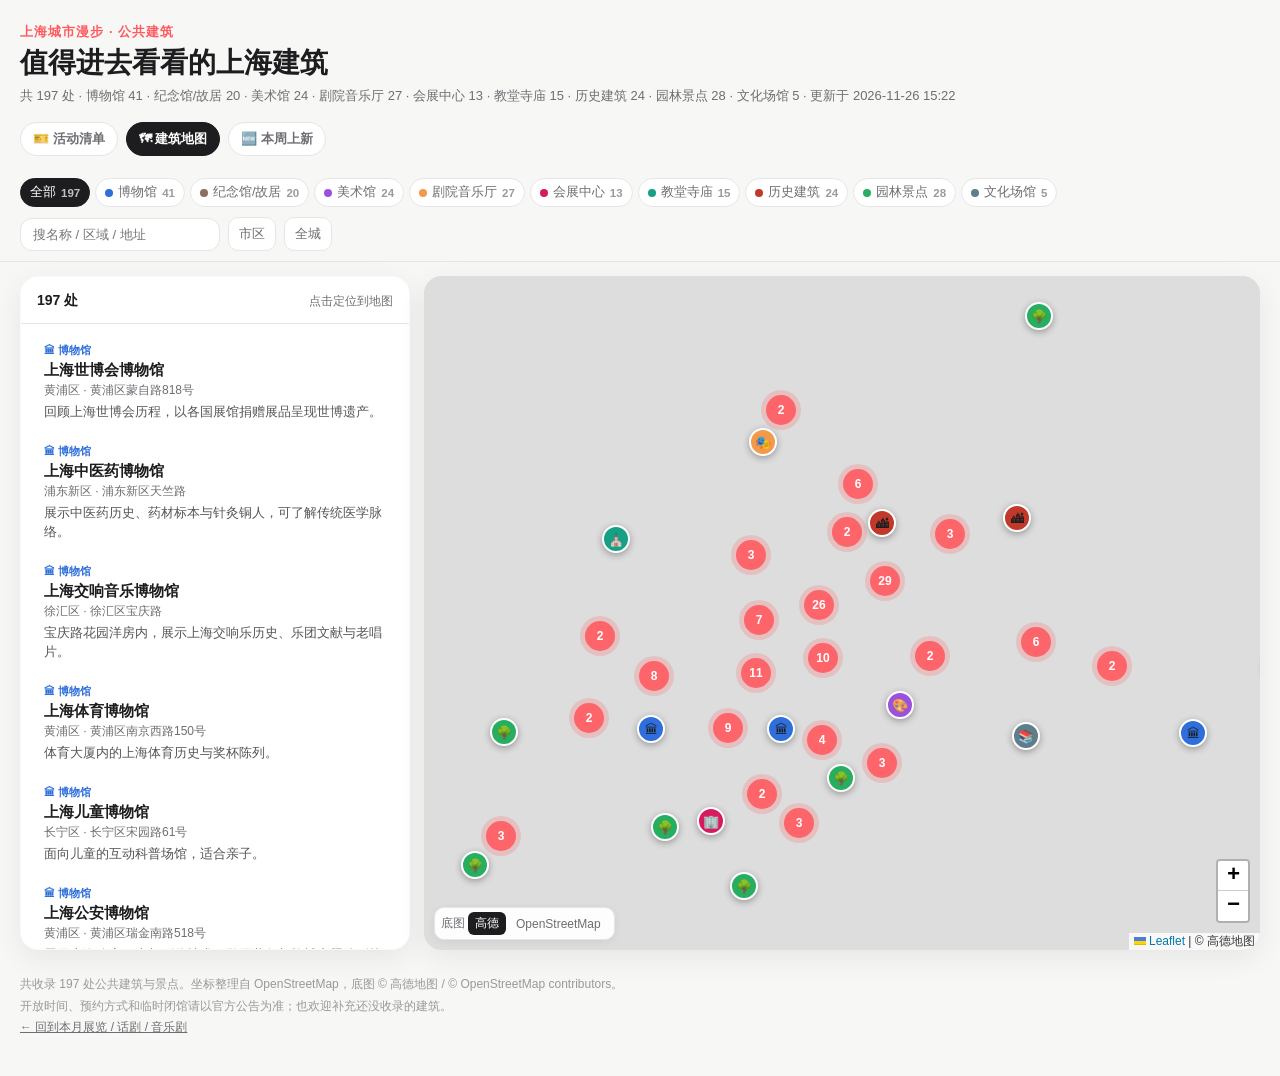
==== commit 9a845408: "自动更新上海活动清单" ====
--- a/docs/map.html
+++ b/docs/map.html
@@ -16,7 +16,7 @@
     <div>
       <p class="eyebrow">上海城市漫步 · 公共建筑</p>
       <h1>值得进去看看的上海建筑</h1>
-      <p class="updated">共 197 处 · 博物馆 41 · 纪念馆/故居 20 · 美术馆 24 · 剧院音乐厅 27 · 会展中心 13 · 教堂寺庙 15 · 历史建筑 24 · 园林景点 28 · 文化场馆 5 · 更新于 2026-11-23 15:12</p>
+      <p class="updated">共 197 处 · 博物馆 41 · 纪念馆/故居 20 · 美术馆 24 · 剧院音乐厅 27 · 会展中心 13 · 教堂寺庙 15 · 历史建筑 24 · 园林景点 28 · 文化场馆 5 · 更新于 2026-11-26 15:22</p>
     </div>
     <nav class="site-nav" aria-label="站点导航">
       <a href="index.html">🎫 活动清单</a>
@@ -63,7 +63,7 @@
     <p><a href="index.html">← 回到本月展览 / 话剧 / 音乐剧</a></p>
   </footer>
 
-  <script id="places-data" type="application/json">{"updated":"2026-11-23 15:12","count":197,"categories":[{"key":"museum","label":"博物馆","color":"#2f6fdb","emoji":"🏛","count":41},{"key":"memorial","label":"纪念馆/故居","color":"#8d6e63","emoji":"📜","count":20},{"key":"gallery","label":"美术馆","color":"#9b51e0","emoji":"🎨","count":24},{"key":"theater","label":"剧院音乐厅","color":"#f2994a","emoji":"🎭","count":27},{"key":"expo","label":"会展中心","color":"#d81b60","emoji":"🏢","count":13},{"key":"church","label":"教堂寺庙","color":"#16a085","emoji":"⛪","count":15},{"key":"landmark","label":"历史建筑","color":"#c0392b","emoji":"🏙","count":24},{"key":"garden","label":"园林景点","color":"#27ae60","emoji":"🌳","count":28},{"key":"culture","label":"文化场馆","color":"#607d8b","emoji":"📚","count":5}],"center":{"wgs":[31.2304,121.4737],"gcj":[31.228458,121.478223]},"places":[{"slug":"expo-museum","name":"上海世博会博物馆","category":"museum","district":"黄浦区","address":"黄浦区蒙自路818号","intro":"回顾上海世博会历程，以各国展馆捐赠展品呈现世博遗产。","site":"","wgs":[31.196368,121.477671],"gcj":[31.194399,121.482178]},{"slug":"shanghai-tcm-museum","name":"上海中医药博物馆","category":"museum","district":"浦东新区","address":"浦东新区天竺路","intro":"展示中医药历史、药材标本与针灸铜人，可了解传统医学脉络。","site":"","wgs":[31.194989,121.594987],"gcj":[31.19277,121.599186]},{"slug":"shanghai-symphony-museum","name":"上海交响音乐博物馆","category":"museum","district":"徐汇区","address":"徐汇区宝庆路","intro":"宝庆路花园洋房内，展示上海交响乐历史、乐团文献与老唱片。","site":"","wgs":[31.213452,121.445726],"gcj":[31.211567,121.450326]},{"slug":"shanghai-sports-museum","name":"上海体育博物馆","category":"museum","district":"黄浦区","address":"黄浦区南京西路150号","intro":"体育大厦内的上海体育历史与奖杯陈列。","site":"","wgs":[31.2357,121.4675],"gcj":[31.233777,121.472043]},{"slug":"shanghai-children-museum","name":"上海儿童博物馆","category":"museum","district":"长宁区","address":"长宁区宋园路61号","intro":"面向儿童的互动科普场馆，适合亲子。","site":"","wgs":[31.195953,121.408483],"gcj":[31.194101,121.41313]},{"slug":"shanghai-police-museum","name":"上海公安博物馆","category":"museum","district":"黄浦区","address":"黄浦区瑞金南路518号","intro":"展示上海公安历史与刑侦技术，警用装备与枪械专题陈列较有看头。","site":"","wgs":[31.200352,121.463799],"gcj":[31.198421,121.46835]},{"slug":"shanghai-museum-east","name":"上海博物馆东馆","category":"museum","district":"浦东新区","address":"浦东新区杨高南路","intro":"浦东新馆，展陈青铜、雕塑与书画等馆藏，空间开阔，观展动线更从容。","site":"","wgs":[31.222116,121.534357],"gcj":[31.219995,121.538669]},{"slug":"shanghai-museum","name":"上海博物馆（人民广场馆）","category":"museum","district":"黄浦区","address":"黄浦区人民大道201号","intro":"以中国古代青铜器、陶瓷与书画收藏见长，天圆地方的建筑造型同样值得一看。","site":"https://www.shanghaimuseum.cn","wgs":[31.230158,121.471],"gcj":[31.228223,121.475532]},{"slug":"shanghai-metro-museum","name":"上海地铁博物馆","category":"museum","district":"闵行区","address":"闵行区吴中路1799号","intro":"上海地铁发展史与隧道施工技术科普。","site":"","wgs":[31.171437,121.361698],"gcj":[31.16954,121.366306]},{"slug":"shanghai-urban-planning-exhibition","name":"上海城市规划展示馆","category":"museum","district":"黄浦区","address":"黄浦区人民大道100号","intro":"用大型城市模型展现上海城市格局与规划，直观理解城市生长。","site":"","wgs":[31.233371,121.470882],"gcj":[31.231438,121.475414]},{"slug":"shanghai-astronomy-museum","name":"上海天文馆","category":"museum","district":"浦东新区","address":"浦东新区临港大道380号","intro":"全球规模领先的天文主题馆，球幕影院与陨石藏品带人认识宇宙。","site":"","wgs":[30.91513,121.922585],"gcj":[30.912767,121.926669]},{"slug":"shanghai-craft-art-museum","name":"上海工艺美术博物馆","category":"museum","district":"徐汇区","address":"徐汇区汾阳路79号","intro":"汾阳路小洋楼内，陈列牙雕、绒绣、剪纸等上海传统工艺精品。","site":"","wgs":[31.212213,121.449893],"gcj":[31.21032,121.454483]},{"slug":"shanghai-history-museum","name":"上海市历史博物馆","category":"museum","district":"黄浦区","address":"黄浦区南京西路325号","intro":"原跑马总会大楼，展厅讲述上海从古至今的城市变迁与近代都会生活。","site":"","wgs":[31.232617,121.46662],"gcj":[31.230694,121.471166]},{"slug":"shanghai-insect-museum","name":"上海昆虫博物馆","category":"museum","district":"徐汇区","address":"徐汇区枫林路300号","intro":"中科院昆虫研究所的标本馆，昆虫多样性展示。","site":"","wgs":[31.196,121.453],"gcj":[31.194092,121.457581]},{"slug":"shanghai-meteorological-museum","name":"上海气象博物馆","category":"museum","district":"徐汇区","address":"徐汇区蒲西路166号","intro":"徐家汇观象台旧址，中国近代气象发源地。","site":"","wgs":[31.190847,121.436695],"gcj":[31.188967,121.441311]},{"slug":"shanghai-auto-museum","name":"上海汽车博物馆","category":"museum","district":"嘉定区","address":"嘉定区博园路","intro":"安亭汽车城里的汽车主题馆，从老爷车到概念车串起汽车百年。","site":"","wgs":[31.280532,121.165775],"gcj":[31.278636,121.170316]},{"slug":"shanghai-fire-museum","name":"上海消防博物馆","category":"museum","district":"长宁区","address":"长宁区中山西路229号","intro":"上海消防历史与装备陈列，适合亲子科普。","site":"","wgs":[31.213,121.4095],"gcj":[31.211156,121.414148]},{"slug":"jewish-refugee-museum","name":"上海犹太难民纪念馆","category":"museum","district":"虹口区","address":"虹口区长阳路62号","intro":"在摩西会堂旧址，讲述二战期间犹太难民在上海避难的往事。","site":"","wgs":[31.256147,121.50482],"gcj":[31.254125,121.509236]},{"slug":"shanghai-glass-museum","name":"上海玻璃博物馆","category":"museum","district":"宝山区","address":"宝山区长江西路","intro":"由旧玻璃厂改造，以玻璃工艺和当代玻璃艺术为特色，工坊气息浓。","site":"","wgs":[31.345676,121.467324],"gcj":[31.343797,121.471877]},{"slug":"shanghai-telecom-museum","name":"上海电信博物馆","category":"museum","district":"黄浦区","address":"黄浦区延安东路34号","intro":"从电报、电话到移动通信，串起上海电信业的百年演进。","site":"","wgs":[31.235301,121.486298],"gcj":[31.233325,121.490779]},{"slug":"shanghai-film-museum","name":"上海电影博物馆","category":"museum","district":"徐汇区","address":"徐汇区影业街","intro":"在上影厂原址，展示中国电影史、老海报与片场道具，光影氛围浓。","site":"","wgs":[31.188091,121.433655],"gcj":[31.186214,121.438276]},{"slug":"shanghai-science-technology-museum","name":"上海科技馆","category":"museum","district":"浦东新区","address":"浦东新区世纪大道2000号","intro":"用互动展项讲科学与技术，机器人世界和球幕影院人气很高。","site":"https://www.sstm.org.cn","wgs":[31.220602,121.536733],"gcj":[31.218475,121.541038]},{"slug":"shanghai-textile-museum","name":"上海纺织博物馆","category":"museum","district":"普陀区","address":"普陀区澳门路150号","intro":"老纺织厂改造，讲述上海纺织工业百年。","site":"","wgs":[31.248646,121.441527],"gcj":[31.246785,121.446139]},{"slug":"shanghai-natural-history-museum","name":"上海自然博物馆","category":"museum","district":"静安区","address":"静安区北京西路510号","intro":"以自然演化与生物多样性为主线，恐龙骨架与标本阵列尤其震撼。","site":"https://www.snhm.org.cn","wgs":[31.236866,121.4577],"gcj":[31.234967,121.462272]},{"slug":"shanghai-post-museum","name":"上海邮政博物馆","category":"museum","district":"虹口区","address":"虹口区北苏州路","intro":"设在邮政总局大楼内，展示近代邮政史与邮票，可顺带看古典穹顶。","site":"","wgs":[31.246407,121.480755],"gcj":[31.244452,121.485256]},{"slug":"shanghai-railway-museum","name":"上海铁路博物馆","category":"museum","district":"静安区","address":"静安区天目东路","intro":"在原上海北站旧址，陈列老式机车、铁路设备与近代铁路史料。","site":"","wgs":[31.251986,121.47179],"gcj":[31.250059,121.476321]},{"slug":"shanghai-luxun-memorial","name":"上海鲁迅纪念馆","category":"museum","district":"虹口区","address":"虹口区甜爱路200号","intro":"位于鲁迅公园内，陈列鲁迅手稿、藏书与生平资料，环境清幽。","site":"","wgs":[31.271681,121.4794],"gcj":[31.269741,121.483908]},{"slug":"cpc-first-congress-memorial","name":"中共一大纪念馆","category":"museum","district":"黄浦区","address":"黄浦区黄陂南路","intro":"藏在石库门里弄中，展示中共一大历史与建党初期的文献实物。","site":"","wgs":[31.221785,121.471352],"gcj":[31.219845,121.475882]},{"slug":"china-navigation-museum","name":"中国航海博物馆","category":"museum","district":"浦东新区","address":"浦东新区申港大道197号","intro":"位于临港，外形如风帆，展示中国航海史、古船模型与船舶技术。","site":"","wgs":[30.898877,121.915453],"gcj":[30.896499,121.919533]},{"slug":"china-securities-museum","name":"中国证券博物馆","category":"museum","district":"虹口区","address":"虹口区黄浦路","intro":"原浦江饭店，展示中国证券市场的历史与老票证，建筑本身也耐看。","site":"","wgs":[31.246136,121.486401],"gcj":[31.244165,121.490882]},{"slug":"jiading-museum","name":"嘉定博物馆","category":"museum","district":"嘉定区","address":"嘉定区博乐路215号","intro":"嘉定地方历史与文物陈列，法华塔旁。","site":"","wgs":[31.382904,121.248794],"gcj":[31.38094,121.253233]},{"slug":"fengxian-museum","name":"奉贤博物馆","category":"museum","district":"奉贤区","address":"奉贤区湖畔路399号","intro":"奉贤历史与海塘文化，上海之鱼畔。","site":"","wgs":[30.9185,121.493],"gcj":[30.916329,121.49743]},{"slug":"chongming-museum","name":"崇明博物馆","category":"museum","district":"崇明区","address":"崇明区城桥镇鳌山路696号","intro":"崇明学宫古建筑群内的岛屿历史陈列。","site":"","wgs":[31.626,121.397],"gcj":[31.624259,121.401686]},{"slug":"songjiang-museum","name":"松江博物馆","category":"museum","district":"松江区","address":"松江区中山东路233号","intro":"松江府城历史与文物，了解上海之根。","site":"","wgs":[31.008416,121.242003],"gcj":[31.006275,121.24641]},{"slug":"dong-haoyun-shipping-museum","name":"董浩云航运博物馆","category":"museum","district":"徐汇区","address":"徐汇区华山路1954号","intro":"交大校园内的航运史博物馆，船模与航海文物。","site":"","wgs":[31.202081,121.430417],"gcj":[31.200215,121.435045]},{"slug":"guanfu-museum","name":"观复博物馆","category":"museum","district":"浦东新区","address":"浦东新区花园石桥路","intro":"马未都创办的上海馆，在高楼中陈列陶瓷、家具与金器等传统器物。","site":"","wgs":[31.235763,121.501492],"gcj":[31.233742,121.505918]},{"slug":"jinshan-museum","name":"金山区博物馆","category":"museum","district":"金山区","address":"金山区金山大道1800号","intro":"金山地方史与文物，了解杭州湾北岸。","site":"","wgs":[30.741,121.341],"gcj":[30.738825,121.34553]},{"slug":"qian-xuesen-library","name":"钱学森图书馆","category":"museum","district":"徐汇区","address":"徐汇区华山路","intro":"交大校园内，陈列钱学森手稿、书信与航天文献，致敬科学人生。","site":"","wgs":[31.203028,121.43074],"gcj":[31.201162,121.435367]},{"slug":"minhang-museum","name":"闵行博物馆","category":"museum","district":"闵行区","address":"闵行区新镇路1538号","intro":"闵行区域历史与马桥文化陈列。","site":"","wgs":[31.162563,121.354755],"gcj":[31.160651,121.35935]},{"slug":"aurora-museum","name":"震旦博物馆","category":"museum","district":"浦东新区","address":"浦东新区富城路99号","intro":"安藤忠雄设计的馆舍，以陶俑、玉器与佛教造像等古器物收藏见长。","site":"","wgs":[31.236503,121.495396],"gcj":[31.234501,121.499844]},{"slug":"qingpu-museum","name":"青浦博物馆","category":"museum","district":"青浦区","address":"青浦区华青南路1000号","intro":"青浦地方史与崧泽、福泉山遗址文物。","site":"","wgs":[31.15,121.12],"gcj":[31.148111,121.124602]},{"slug":"cohesion-project-museum","name":"上海凝聚力工程博物馆","category":"memorial","district":"长宁区","address":"长宁区长宁路878号","intro":"展示上海基层党建与社区治理的专题博物馆。","site":"","wgs":[31.222235,121.414616],"gcj":[31.220393,121.419263]},{"slug":"shanghai-underground-party-memorial","name":"上海地下组织斗争史陈列馆","category":"memorial","district":"静安区","address":"静安区愚园路81号","intro":"刘长胜故居，展示中共上海地下组织的斗争史。","site":"","wgs":[31.226608,121.441761],"gcj":[31.224737,121.446371]},{"slug":"sun-yat-sen-former-residence","name":"上海孙中山故居纪念馆","category":"memorial","district":"黄浦区","address":"黄浦区香山路7号","intro":"孙中山在上海的寓所，室内陈设保留生前原貌。","site":"","wgs":[31.218,121.4625],"gcj":[31.216081,121.467057]},{"slug":"song-qingling-former-residence","name":"上海宋庆龄故居纪念馆","category":"memorial","district":"徐汇区","address":"徐汇区淮海中路1843号","intro":"宋庆龄晚年居所，花园别墅与生平陈列并存。","site":"","wgs":[31.205828,121.434357],"gcj":[31.203958,121.438979]},{"slug":"mao-zedong-former-residence","name":"上海毛泽东旧居陈列馆","category":"memorial","district":"静安区","address":"静安区茂名北路120弄7号","intro":"毛泽东在上海的旧居陈列，石库门里弄中的革命记忆。","site":"","wgs":[31.22829,121.455942],"gcj":[31.226391,121.460518]},{"slug":"songhu-resistance-memorial","name":"上海淞沪抗战纪念馆","category":"memorial","district":"宝山区","address":"宝山区友谊路1号","intro":"宝山临江的抗战纪念地，塔馆合一讲述淞沪会战。","site":"","wgs":[31.411996,121.490695],"gcj":[31.410072,121.495175]},{"slug":"cai-yuanpei-former-residence","name":"上海蔡元培故居陈列馆","category":"memorial","district":"静安区","address":"静安区华山路303弄16号","intro":"华山路花园住宅，蔡元培在上海的居所与陈列。","site":"","wgs":[31.220673,121.442968],"gcj":[31.218797,121.447575]},{"slug":"taofen-memorial","name":"上海韬奋纪念馆","category":"memorial","district":"黄浦区","address":"黄浦区重庆南路205弄53号","intro":"邹韬奋故居与生平陈列，新闻出版人的纪念地。","site":"","wgs":[31.216323,121.466667],"gcj":[31.214393,121.471211]},{"slug":"luxun-former-residence","name":"上海鲁迅故居","category":"memorial","district":"虹口区","address":"虹口区山阴路大陆新村9号","intro":"鲁迅最后的寓所，三层里弄住宅原状陈列。","site":"","wgs":[31.268231,121.479929],"gcj":[31.266288,121.484435]},{"slug":"cpc-second-congress-memorial","name":"中共二大会址纪念馆","category":"memorial","district":"静安区","address":"静安区老成都北路7弄30号","intro":"石库门里的中共二大会址，第一部党章在此诞生。","site":"","wgs":[31.228,121.4625],"gcj":[31.226086,121.467058]},{"slug":"cpc-fourth-congress-memorial","name":"中共四大会址纪念馆","category":"memorial","district":"虹口区","address":"虹口区四川北路1468号","intro":"中共四大召开地，展厅讲述革命统一战线与工农运动。","site":"","wgs":[31.256,121.4793],"gcj":[31.254054,121.483807]},{"slug":"zhougong-mansion","name":"中国共产党代表团驻沪办事处纪念馆","category":"memorial","district":"黄浦区","address":"黄浦区思南路73号","intro":"中共代表团驻沪办事处旧址，思南路花园洋房。","site":"","wgs":[31.2125,121.4649],"gcj":[31.210572,121.469449]},{"slug":"left-wing-writers-memorial","name":"中国左翼作家联盟会址纪念馆","category":"memorial","district":"虹口区","address":"虹口区多伦路201弄2号","intro":"左翼作家联盟成立地，多伦路文化街上的红色记忆。","site":"","wgs":[31.265,121.477],"gcj":[31.263064,121.481515]},{"slug":"sihang-warehouse-memorial","name":"四行仓库抗战纪念馆","category":"memorial","district":"静安区","address":"静安区光复路1号","intro":"苏州河畔的抗战遗址，西墙上密布的弹孔是直观的历史现场。","site":"","wgs":[31.242215,121.466626],"gcj":[31.240297,121.471172]},{"slug":"national-anthem-exhibition-hall","name":"国歌展示馆","category":"memorial","district":"杨浦区","address":"杨浦区荆州路151号","intro":"《义勇军进行曲》诞生地主题馆，讲述国歌故事。","site":"","wgs":[31.258,121.518],"gcj":[31.25594,121.522369]},{"slug":"ba-jin-former-residence","name":"巴金故居","category":"memorial","district":"徐汇区","address":"徐汇区武康路113号","intro":"巴金在武康路的住所，书房与手稿还原写作现场。","site":"","wgs":[31.2123,121.4354],"gcj":[31.210432,121.44002]},{"slug":"zhang-wentian-former-residence","name":"张闻天故居","category":"memorial","district":"浦东新区","address":"浦东新区祝桥镇","intro":"浦东祝桥的江南民居，张闻天生平陈列。","site":"","wgs":[31.133828,121.75809],"gcj":[31.131763,121.762454]},{"slug":"ke-ling-former-residence","name":"柯灵故居","category":"memorial","district":"徐汇区","address":"徐汇区复兴西路147号","intro":"复兴西路上的文人旧居，展示柯灵生平与文学成就。","site":"","wgs":[31.2124,121.4385],"gcj":[31.210527,121.443115]},{"slug":"chen-yun-memorial","name":"陈云纪念馆","category":"memorial","district":"青浦区","address":"青浦区练塘镇朱枫公路3516号","intro":"青浦练塘的陈云故里，生平陈列与故居建筑。","site":"","wgs":[31.008977,121.03933],"gcj":[31.006943,121.04383]},{"slug":"longhua-martyrs-cemetery","name":"龙华烈士陵园","category":"memorial","district":"徐汇区","address":"徐汇区龙华西路180号","intro":"龙华革命烈士纪念地，陵园与纪念馆庄重肃穆。","site":"","wgs":[31.177499,121.445043],"gcj":[31.175598,121.449641]},{"slug":"ucca-edge","name":"上海UCCA Edge","category":"gallery","district":"静安区","address":"静安区西藏北路88号","intro":"UCCA在上海的展馆，位于盈凯文创广场，主推国际当代艺术大展。","site":"","wgs":[31.244,121.4676],"gcj":[31.24208,121.472144]},{"slug":"shanghai-chinese-painting-academy","name":"上海中国画院美术馆","category":"gallery","district":"徐汇区","address":"徐汇区岳阳路197号","intro":"上海中国画院的美术馆，海派书画展览。","site":"","wgs":[31.2075,121.448],"gcj":[31.205608,121.452594]},{"slug":"jiushi-art-museum","name":"上海久事美术馆","category":"gallery","district":"黄浦区","address":"黄浦区中山东一路27号","intro":"外滩历史建筑内的艺术空间，常办海派绘画与现当代艺术展。","site":"","wgs":[31.242193,121.485417],"gcj":[31.240223,121.489901]},{"slug":"rockbund-art-museum","name":"上海外滩美术馆","category":"gallery","district":"黄浦区","address":"黄浦区虎丘路20号","intro":"由近代文会大楼改建，专注当代艺术，顶层可望外滩街景。","site":"https://www.rockbundartmuseum.org","wgs":[31.243175,121.48302],"gcj":[31.241212,121.487513]},{"slug":"duolun-museum-of-modern-art","name":"上海多伦现代美术馆","category":"gallery","district":"虹口区","address":"虹口区多伦路27号","intro":"多伦路上的当代艺术馆，以实验性展览和青年艺术家项目为主。","site":"","wgs":[31.263779,121.478504],"gcj":[31.261838,121.483014]},{"slug":"power-station-of-art","name":"上海当代艺术博物馆","category":"gallery","district":"黄浦区","address":"黄浦区花园港路200号","intro":"由南市发电厂改造，高耸烟囱是标志，主推当代艺术大型展览。","site":"https://www.powerstationofart.com","wgs":[31.203059,121.493897],"gcj":[31.201045,121.498348]},{"slug":"mocashanghai","name":"上海当代艺术馆","category":"gallery","district":"黄浦区","address":"黄浦区南京西路","intro":"人民公园内的当代艺术馆，以当代艺术与设计展览为主，庭院幽静。","site":"","wgs":[31.233287,121.468206],"gcj":[31.231361,121.472747]},{"slug":"scop","name":"上海摄影艺术中心","category":"gallery","district":"徐汇区","address":"徐汇区龙腾大道2555号","intro":"西岸的摄影专题空间，常办纪实与艺术摄影展，展厅简洁明亮。","site":"","wgs":[31.169876,121.458398],"gcj":[31.167943,121.462962]},{"slug":"shanghai-oil-painting-sculpture-academy","name":"上海油画雕塑院美术馆","category":"gallery","district":"长宁区","address":"长宁区金珠路111号","intro":"上海油画雕塑院附属美术馆，现当代雕塑与绘画。","site":"","wgs":[31.204,121.398],"gcj":[31.202152,121.402649]},{"slug":"tank-shanghai","name":"上海油罐艺术中心","category":"gallery","district":"徐汇区","address":"徐汇区龙腾大道2380号","intro":"西岸旧机场储油罐改造，五个罐体连成展馆，工业感十足。","site":"","wgs":[31.1667,121.4593],"gcj":[31.164763,121.463861]},{"slug":"china-art-museum","name":"中华艺术宫（上海美术馆）","category":"gallery","district":"浦东新区","address":"浦东新区上南路205号","intro":"原世博会中国馆，红色斗拱造型醒目，常设近现代美术作品大展。","site":"","wgs":[31.186484,121.489926],"gcj":[31.184474,121.49439]},{"slug":"yuz-museum","name":"余德耀美术馆","category":"gallery","district":"青浦区","address":"青浦区蟠鼎路","intro":"青浦蟠龙天地内，以当代艺术收藏与大型装置展为主，空间开阔。","site":"","wgs":[31.1914,121.273079],"gcj":[31.189369,121.277516]},{"slug":"liu-haisu-art-museum","name":"刘海粟美术馆","category":"gallery","district":"长宁区","address":"长宁区延安西路1609号","intro":"以刘海粟捐赠作品与近现代美术收藏为基础，兼办当代艺术展览。","site":"","wgs":[31.211356,121.414619],"gcj":[31.209509,121.419265]},{"slug":"fosun-foundation","name":"复星艺术中心","category":"gallery","district":"黄浦区","address":"黄浦区中山东二路600号","intro":"会动的金色幕帘立面是外滩一景，常办当代艺术与设计展览。","site":"","wgs":[31.228881,121.493579],"gcj":[31.226881,121.498033]},{"slug":"baolong-art-museum","name":"宝龙美术馆","category":"gallery","district":"闵行区","address":"闵行区新镇路","intro":"闵行七宝的大型民营馆，常设近现代书画与当代艺术，展厅宽阔。","site":"","wgs":[31.160424,121.353319],"gcj":[31.158509,121.357911]},{"slug":"how-art-museum","name":"昊美术馆","category":"gallery","district":"浦东新区","address":"浦东新区祖冲之路2277弄1号","intro":"浦东的民营当代美术馆，关注国际当代艺术与新媒体装置。","site":"","wgs":[31.21443,121.624173],"gcj":[31.212235,121.628384]},{"slug":"ming-contemporary-art-museum","name":"明当代美术馆","category":"gallery","district":"静安区","address":"静安区永和东路436号","intro":"由旧厂房改造，聚焦现场艺术、表演与实验性当代艺术项目。","site":"","wgs":[31.293532,121.453158],"gcj":[31.291667,121.457747]},{"slug":"start-museum","name":"星美术馆","category":"gallery","district":"徐汇区","address":"徐汇区瑞宁路","intro":"西岸铁路旁的当代美术馆，以白色盒体建筑与大型个展见长。","site":"","wgs":[31.189717,121.465712],"gcj":[31.187776,121.470257]},{"slug":"zhu-qizhan-art-museum","name":"朱屺瞻艺术馆","category":"gallery","district":"虹口区","address":"虹口区欧阳路580号","intro":"虹口欧阳路上的艺术馆，朱屺瞻书画与展览。","site":"","wgs":[31.27636,121.481612],"gcj":[31.274416,121.486112]},{"slug":"museum-of-art-pudong","name":"浦东美术馆","category":"gallery","district":"浦东新区","address":"浦东新区明珠塔路","intro":"临江而立的当代美术馆，展厅面向外滩，建筑与展览同样值得看。","site":"https://www.museumofartpd.org.cn","wgs":[31.240309,121.491972],"gcj":[31.238319,121.496433]},{"slug":"modern-art-museum","name":"艺仓美术馆","category":"gallery","district":"浦东新区","address":"浦东新区滨江大道4777号","intro":"黄浦江畔老煤仓改造，以当代艺术展为主，可眺望浦江与陆家嘴。","site":"","wgs":[31.218474,121.508034],"gcj":[31.216425,121.512435]},{"slug":"west-bund-museum","name":"西岸美术馆","category":"gallery","district":"徐汇区","address":"徐汇区龙腾大道2600号","intro":"西岸滨江的当代艺术馆，与蓬皮杜中心合作呈现现当代艺术展。","site":"","wgs":[31.169624,121.459294],"gcj":[31.167689,121.463856]},{"slug":"long-museum-pudong","name":"龙美术馆（浦东馆）","category":"gallery","district":"浦东新区","address":"浦东新区罗山路2255弄210号","intro":"延续龙美术馆收藏脉络，聚焦近现代书画与当代艺术展览。","site":"","wgs":[31.21813,121.569721],"gcj":[31.215939,121.573947]},{"slug":"long-museum-west-bund","name":"龙美术馆（西岸馆）","category":"gallery","district":"徐汇区","address":"徐汇区龙腾大道3398号","intro":"以伞拱结构构筑展厅，常规陈列近现代绘画与古器物，空间感强。","site":"http://www.thelongmuseum.org","wgs":[31.185916,121.460193],"gcj":[31.183987,121.464754]},{"slug":"1862-theatre","name":"1862时尚艺术中心","category":"theater","district":"浦东新区","address":"浦东新区滨江大道1777号","intro":"由1862年创建的祥生船厂改造，保留工业结构，上演戏剧与音乐演出。","site":"","wgs":[31.246437,121.509801],"gcj":[31.244396,121.514198]},{"slug":"shanghai-oriental-art-center","name":"上海东方艺术中心","category":"theater","district":"浦东新区","address":"浦东新区丁香路","intro":"蝴蝶兰造型的演出综合体，音乐厅、歌剧厅与演奏厅并存。","site":"","wgs":[31.224877,121.536905],"gcj":[31.222751,121.54121]},{"slug":"shanghai-symphony-hall","name":"上海交响乐团音乐厅","category":"theater","district":"徐汇区","address":"徐汇区淮海中路1285弄","intro":"上交驻场，葡萄园式观众席环绕舞台，主打交响乐与室内乐。","site":"","wgs":[31.213431,121.447084],"gcj":[31.211544,121.451681]},{"slug":"shanghai-poly-grand-theatre","name":"上海保利大剧院","category":"theater","district":"嘉定区","address":"嘉定区远香湖路","intro":"安藤忠雄设计，临远香湖而建，以话剧、音乐会与亲子演出为主。","site":"","wgs":[31.35536,121.26054],"gcj":[31.35339,121.26498]},{"slug":"shanghai-centre-theatre","name":"上海商城剧院","category":"theater","district":"静安区","address":"静安区南京西路1376号","intro":"南京西路商城内的剧院，音乐与戏剧演出。","site":"","wgs":[31.2287,121.4475],"gcj":[31.226819,121.452097]},{"slug":"shanghai-international-dance-center","name":"上海国际舞蹈中心","category":"theater","district":"长宁区","address":"长宁区虹桥路1650号","intro":"以舞蹈演出为主，兼具芭蕾、现代舞演出与舞蹈教育功能。","site":"","wgs":[31.201099,121.390632],"gcj":[31.199247,121.395278]},{"slug":"shanghai-city-theatre","name":"上海城市剧院","category":"theater","district":"闵行区","address":"闵行区都市路4889号","intro":"莘庄的城市剧院，话剧、儿童剧与音乐会。","site":"","wgs":[31.106534,121.385301],"gcj":[31.104629,121.389935]},{"slug":"shanghai-grand-world","name":"上海大世界","category":"theater","district":"黄浦区","address":"黄浦区宁海东路","intro":"1917年开业的游乐场，以非遗展演、杂技曲艺与互动体验为特色。","site":"","wgs":[31.229685,121.47469],"gcj":[31.22774,121.47921]},{"slug":"shanghai-grand-theatre","name":"上海大剧院","category":"theater","district":"黄浦区","address":"黄浦区黄陂北路300号","intro":"人民广场畔的综合性剧院，上演歌剧、芭蕾与交响音乐会，大厅敞亮。","site":"","wgs":[31.231494,121.467311],"gcj":[31.229569,121.471854]},{"slug":"daning-theatre","name":"上海大宁剧院","category":"theater","district":"静安区","address":"静安区平型关路1222号","intro":"海上文化中心内的大剧场，戏剧、音乐会演出。","site":"","wgs":[31.285892,121.452127],"gcj":[31.284027,121.456718]},{"slug":"wanping-theatre","name":"上海宛平剧院","category":"theater","district":"徐汇区","address":"徐汇区中山南二路857-859号","intro":"以戏曲演出为主的剧院，京剧、越剧、昆剧等轮番登场，设施现代。","site":"","wgs":[31.186878,121.447124],"gcj":[31.184978,121.451718]},{"slug":"shanghai-culture-square","name":"上海文化广场","category":"theater","district":"黄浦区","address":"黄浦区茂名南路","intro":"以音乐剧、话剧和舞蹈演出为主，地下剧场空间颇具规模。","site":"","wgs":[31.213814,121.457731],"gcj":[31.211904,121.462301]},{"slug":"yihai-theatre","name":"上海艺海剧院","category":"theater","district":"静安区","address":"静安区江宁路466号","intro":"江宁路上的话剧演出空间，上海话剧艺术中心剧场之一。","site":"","wgs":[31.2366,121.4473],"gcj":[31.234723,121.451898]},{"slug":"shanghai-drama-arts-centre","name":"上海话剧艺术中心","category":"theater","district":"徐汇区","address":"徐汇区安福路","intro":"上海话剧主要演出阵地，常年上演国内外话剧与原创剧目。","site":"","wgs":[31.215738,121.436571],"gcj":[31.21387,121.44119]},{"slug":"shanghai-concert-hall","name":"上海音乐厅","category":"theater","district":"黄浦区","address":"黄浦区延安东路523号","intro":"1930年建成的欧式老音乐厅，以室内乐与古典音乐会为主，音效温润。","site":"","wgs":[31.228931,121.473317],"gcj":[31.226989,121.477841]},{"slug":"shanghai-circus-world","name":"上海马戏城","category":"theater","district":"静安区","address":"静安区共和新路","intro":"以杂技马戏演出为特色的剧场，大剧场内常演多媒体杂技秀。","site":"","wgs":[31.280016,121.446924],"gcj":[31.278159,121.451527]},{"slug":"shangyin-opera-house","name":"上音歌剧院","category":"theater","district":"徐汇区","address":"徐汇区汾阳路20号","intro":"上海音乐学院的歌剧院，融入历史街区，主推歌剧与声乐演出。","site":"","wgs":[31.216428,121.450731],"gcj":[31.214535,121.455319]},{"slug":"china-theatre","name":"中国大戏院","category":"theater","district":"黄浦区","address":"黄浦区牛庄路700-714号","intro":"近代老戏院，修缮后以戏曲、话剧和音乐剧演出为主，门脸复古。","site":"","wgs":[31.239647,121.471999],"gcj":[31.237714,121.476528]},{"slug":"nine-trees-art-center","name":"九棵树未来艺术中心","category":"theater","district":"奉贤区","address":"奉贤区树桓路","intro":"奉贤新城森林间的艺术中心，含剧场与户外舞台，上演戏剧音乐会。","site":"","wgs":[30.942678,121.480633],"gcj":[30.940558,121.485108]},{"slug":"asia-mansion","name":"亚洲大厦·星空间","category":"theater","district":"黄浦区","address":"黄浦区汉口路663号","intro":"亚洲大厦内的演艺空间群，以沉浸式音乐剧和小剧场演出闻名。","site":"","wgs":[31.235882,121.473553],"gcj":[31.233943,121.478077]},{"slug":"peoples-grand-theatre","name":"人民大舞台","category":"theater","district":"黄浦区","address":"黄浦区九江路663号","intro":"人民广场附近的老牌舞台，以上演戏曲、话剧和综艺演出为主。","site":"","wgs":[31.23611,121.473462],"gcj":[31.234171,121.477986]},{"slug":"lyceum-theatre","name":"兰心大戏院","category":"theater","district":"黄浦区","address":"黄浦区茂名南路57号","intro":"始建于1867年的沪上老牌剧场，现以话剧与音乐剧演出为主。","site":"","wgs":[31.222891,121.455968],"gcj":[31.22099,121.460543]},{"slug":"cathay-theatre","name":"国泰电影院","category":"theater","district":"黄浦区","address":"黄浦区淮海中路870号","intro":"1932年建成的老影院，装饰艺术风格立面，是淮海路的地标之一。","site":"","wgs":[31.220074,121.456857],"gcj":[31.218169,121.46143]},{"slug":"grand-cinema","name":"大光明电影院","category":"theater","district":"黄浦区","address":"黄浦区南京西路","intro":"1928年开业的老影院，装饰艺术风格，曾被誉为远东第一影院。","site":"","wgs":[31.234853,121.466531],"gcj":[31.232932,121.471077]},{"slug":"tianchan-yifu-stage","name":"天蟾逸夫舞台","category":"theater","district":"黄浦区","address":"黄浦区汕头路","intro":"上海京剧演出的重要剧场，以京剧为主兼演各地方戏，戏迷聚集。","site":"","wgs":[31.233584,121.472904],"gcj":[31.231645,121.47743]},{"slug":"majestic-theatre","name":"美琪大戏院","category":"theater","district":"静安区","address":"静安区江宁路99号","intro":"1941年开业的老戏院，装饰艺术风格，现上演话剧、舞剧与音乐剧。","site":"","wgs":[31.231471,121.45162],"gcj":[31.229583,121.456207]},{"slug":"jasmine-theatre","name":"茉莉花剧场","category":"theater","district":"黄浦区","address":"黄浦区云南中路","intro":"以话剧与小型音乐剧演出为主的小剧场，座位紧凑，观演距离近。","site":"","wgs":[31.23205,121.473953],"gcj":[31.230108,121.478475]},{"slug":"shanghai-expo-center","name":"上海世博中心","category":"expo","district":"浦东新区","address":"上海市浦东新区世博大道1500号","intro":"世博园区内的会议中心，大型会议与演出场地。","site":"","wgs":[31.1878,121.4875],"gcj":[31.185798,121.491972]},{"slug":"shanghai-world-expo-exhibition-center","name":"上海世博展览馆","category":"expo","district":"浦东新区","address":"上海市浦东新区博成路850号","intro":"世博园区内的展览馆，承接大型展会与活动。","site":"","wgs":[31.184507,121.48548],"gcj":[31.182509,121.489959]},{"slug":"shanghai-mart","name":"上海世贸商城","category":"expo","district":"长宁区","address":"上海市长宁区延安西路2299号","intro":"虹桥的贸易展贸综合体，常年举办纺织服装类展会。","site":"","wgs":[31.203765,121.396167],"gcj":[31.201916,121.400815]},{"slug":"shanghai-everbright-convention-center","name":"上海光大会展中心","category":"expo","district":"徐汇区","address":"上海市徐汇区漕宝路66号","intro":"漕河泾旁的会展中心，展会与会议活动频繁。","site":"","wgs":[31.1688,121.429],"gcj":[31.166919,121.433627]},{"slug":"shanghai-agricultural-exhibition-center","name":"上海农业展览馆","category":"expo","district":"长宁区","address":"上海市长宁区虹桥路2268号","intro":"虹桥的农业主题展馆，农产品展销与年货展。","site":"","wgs":[31.1975,121.383],"gcj":[31.195641,121.387639]},{"slug":"shanghai-international-convention-center","name":"上海国际会议中心","category":"expo","district":"浦东新区","address":"上海市浦东新区滨江大道2727号","intro":"陆家嘴滨江的会议中心，APEC 等国际会议举办地。","site":"","wgs":[31.241495,121.492444],"gcj":[31.239504,121.496903]},{"slug":"shanghai-international-exhibition-center","name":"上海国际展览中心","category":"expo","district":"长宁区","address":"上海市长宁区娄山关路88号","intro":"虹桥开发区内的老牌展览馆，中小型专业展为主。","site":"","wgs":[31.2058,121.401],"gcj":[31.203953,121.405649]},{"slug":"shanghai-exhibition-center","name":"上海展览中心","category":"expo","district":"静安区","address":"上海市静安区延安中路1000号","intro":"原中苏友好大厦，俄罗斯古典风格，尖顶与广场气势恢宏。","site":"","wgs":[31.226079,121.448491],"gcj":[31.224195,121.453086]},{"slug":"shanghai-new-international-expo-center","name":"上海新国际博览中心","category":"expo","district":"浦东新区","address":"上海市浦东新区龙阳路2345号","intro":"浦东的大型展馆群，车展、工业展常年在此举办。","site":"","wgs":[31.211934,121.563387],"gcj":[31.209749,121.567624]},{"slug":"shanghai-auto-exhibition-center","name":"上海汽车会展中心","category":"expo","district":"嘉定区","address":"上海市嘉定区博园路7575号","intro":"安亭汽车城旁的会展中心，车展与汽车活动多。","site":"","wgs":[31.28,121.165],"gcj":[31.278105,121.169542]},{"slug":"shanghai-pudong-exhibition-center","name":"上海浦东展览馆","category":"expo","district":"浦东新区","address":"上海市浦东新区合欢路201号","intro":"浦东的展览场馆，常办车展、消费展与大型活动。","site":"","wgs":[31.223636,121.544485],"gcj":[31.221492,121.548768]},{"slug":"shanghai-cross-border-procurement-center","name":"上海跨国采购会展中心","category":"expo","district":"普陀区","address":"上海市普陀区中江路35号","intro":"苏州河畔的会展中心，承接专业展会与会议。","site":"","wgs":[31.224,121.3875],"gcj":[31.222157,121.392146]},{"slug":"national-exhibition-center","name":"国家会展中心（上海）","category":"expo","district":"青浦区","address":"上海市青浦区崧泽大道333号","intro":"虹桥的国家级会展综合体，进博会主场馆。","site":"","wgs":[31.191675,121.297524],"gcj":[31.189674,121.301998]},{"slug":"shanghai-community-church","name":"上海国际礼拜堂","category":"church","district":"徐汇区","address":"徐汇区衡山路53号","intro":"1925年建成的哥特复兴式教堂，砖木结构，礼拜堂空间高敞。","site":"","wgs":[31.208056,121.443612],"gcj":[31.206173,121.448216]},{"slug":"ohel-rachel-synagogue","name":"上海犹太会堂（西摩会堂）","category":"church","district":"静安区","address":"静安区陕西北路500号","intro":"1920年建成的犹太会堂，新古典柱廊立面，保存完整，现作文化空间。","site":"","wgs":[31.233454,121.448267],"gcj":[31.231574,121.452863]},{"slug":"russian-orthodox-church","name":"东正教圣母大堂","category":"church","district":"徐汇区","address":"徐汇区新乐路55号","intro":"1936年建成的拜占庭式东正教堂，洋葱头穹顶，新乐路地标。","site":"","wgs":[31.219417,121.450948],"gcj":[31.217525,121.455536]},{"slug":"sheshan-basilica","name":"佘山天主教堂","category":"church","district":"松江区","address":"松江区佘山山顶","intro":"佘山之巅的罗马式天主教堂，双塔耸立，可俯瞰松江一带田园。","site":"","wgs":[31.096316,121.18794],"gcj":[31.094288,121.19242]},{"slug":"holy-trinity-cathedral","name":"圣三一堂","category":"church","district":"黄浦区","address":"黄浦区九江路219号","intro":"1869年建成的英国圣公会教堂，红砖哥特风，曾为外侨礼拜场所。","site":"","wgs":[31.238447,121.481776],"gcj":[31.236486,121.486273]},{"slug":"xiaotaoyuan-mosque","name":"小桃园清真寺","category":"church","district":"黄浦区","address":"黄浦区小桃园街52号","intro":"1917年始建的清真寺，绿色穹顶与宣礼塔，上海伊斯兰教重要场所。","site":"","wgs":[31.222664,121.485055],"gcj":[31.220686,121.489539]},{"slug":"xujiahui-cathedral","name":"徐家汇天主教堂","category":"church","district":"徐汇区","address":"徐汇区蒲西路","intro":"1910年建成的哥特式双塔教堂，红砖尖顶，曾是远东著名天主堂。","site":"","wgs":[31.193368,121.432582],"gcj":[31.191495,121.437206]},{"slug":"jingling-church","name":"景灵堂","category":"church","district":"虹口区","address":"虹口区昆山路","intro":"1920年代的卫理公会教堂，红砖立面带钟塔，是昆山路街区地标。","site":"","wgs":[31.251268,121.483489],"gcj":[31.249308,121.487981]},{"slug":"chenxiang-pavilion","name":"沉香阁","category":"church","district":"黄浦区","address":"黄浦区沉香阁路29号","intro":"豫园商圈内的尼众寺院，沉香观音与明代建筑。","site":"","wgs":[31.229346,121.485558],"gcj":[31.22737,121.490041]},{"slug":"moore-memorial-church","name":"沐恩堂","category":"church","district":"黄浦区","address":"黄浦区西藏中路316号","intro":"由邬达克设计的红砖教堂，钟楼高耸，是西藏中路旁的街景地标。","site":"","wgs":[31.235197,121.471338],"gcj":[31.233263,121.475869]},{"slug":"st-joseph-church","name":"洋泾浜圣若瑟堂","category":"church","district":"黄浦区","address":"黄浦区四川南路36号","intro":"1860年代建成的哥特式教堂，清水红砖立面，四川南路一景。","site":"","wgs":[31.232606,121.485588],"gcj":[31.230631,121.490071]},{"slug":"zhenru-temple","name":"真如寺","category":"church","district":"普陀区","address":"普陀区兰溪路399号","intro":"上海现存最早的元代木构建筑之一，真如古镇旁。","site":"","wgs":[31.251709,121.396484],"gcj":[31.249883,121.401136]},{"slug":"union-church","name":"联合教堂（外滩源）","category":"church","district":"黄浦区","address":"黄浦区南苏州路107号","intro":"外滩源原新天安堂，红砖哥特式小教堂，重建后成为街区文化地标。","site":"","wgs":[31.245135,121.483829],"gcj":[31.243171,121.488319]},{"slug":"dongjiadu-cathedral","name":"董家渡天主堂","category":"church","district":"黄浦区","address":"黄浦区董家渡路185号","intro":"1847年始建的天主教堂，中国早期巴洛克风格，历经修缮保存至今。","site":"","wgs":[31.216787,121.500101],"gcj":[31.214761,121.504531]},{"slug":"hongde-church","name":"鸿德堂","category":"church","district":"虹口区","address":"虹口区多伦路","intro":"1928年建成的中式屋顶教堂，青砖与红柱相间，就在多伦路旁。","site":"","wgs":[31.263819,121.47798],"gcj":[31.26188,121.482492]},{"slug":"1933-old-millfun","name":"1933老场坊","category":"landmark","district":"虹口区","address":"虹口区沙泾路10号","intro":"原工部局宰牲场，钢筋混凝土伞形柱与廊桥交织，现为创意园区。","site":"","wgs":[31.256553,121.487751],"gcj":[31.254582,121.492228]},{"slug":"m50-creative-park","name":"M50创意园","category":"landmark","district":"普陀区","address":"普陀区莫干山路50号","intro":"苏州河畔旧纺织厂改造的艺术园区，聚集画廊与艺术家工作室。","site":"","wgs":[31.249727,121.445444],"gcj":[31.24786,121.450048]},{"slug":"shanghai-tower","name":"上海中心大厦","category":"landmark","district":"浦东新区","address":"浦东新区银城中路501号","intro":"632米的中国最高楼，螺旋上升的玻璃幕墙，可登高俯瞰全城。","site":"","wgs":[31.23565,121.501254],"gcj":[31.23363,121.505681]},{"slug":"shanghai-mansion","name":"上海大厦","category":"landmark","district":"虹口区","address":"虹口区北苏州路20号","intro":"苏州河畔的褐色大楼，装饰艺术风格，与外白渡桥同框入镜。","site":"","wgs":[31.246323,121.485491],"gcj":[31.244355,121.489975]},{"slug":"shanghai-xintiandi","name":"上海新天地","category":"landmark","district":"黄浦区","address":"黄浦区兴业路374号","intro":"由石库门里弄改造的休闲街区，保留清水砖墙与里弄格局。","site":"","wgs":[31.221931,121.470437],"gcj":[31.219994,121.47497]},{"slug":"shanghai-world-financial-center","name":"上海环球金融中心","category":"landmark","district":"浦东新区","address":"浦东新区世纪大道100号","intro":"顶部开有梯形洞口的摩天楼，观光天阁可俯瞰陆家嘴与浦江。","site":"","wgs":[31.236577,121.503041],"gcj":[31.234552,121.507462]},{"slug":"columbia-circle","name":"上生·新所","category":"landmark","district":"长宁区","address":"长宁区番禺路","intro":"原哥伦比亚乡村俱乐部与厂房改造的街区，泳池与老建筑相映。","site":"","wgs":[31.210158,121.423506],"gcj":[31.208303,121.428143]},{"slug":"oriental-pearl-tower","name":"东方明珠","category":"landmark","district":"浦东新区","address":"浦东新区世纪大道1号","intro":"陆家嘴地标，三根立柱与球体组合，观光层可看浦江两岸。","site":"","wgs":[31.241946,121.49526],"gcj":[31.239947,121.499709]},{"slug":"bank-of-china-building","name":"中国银行大楼","category":"landmark","district":"黄浦区","address":"黄浦区滇池路","intro":"外滩少见的中国人自建高楼，装饰艺术风格融入中式细部。","site":"","wgs":[31.241483,121.485395],"gcj":[31.239513,121.489879]},{"slug":"jinchao-8-lane","name":"今潮8弄","category":"landmark","district":"虹口区","address":"虹口区今潮八弄","intro":"四川北路旁的石库门里弄群，修缮后引入剧场、书店与餐饮。","site":"","wgs":[31.252589,121.479514],"gcj":[31.250641,121.48402]},{"slug":"peace-hotel","name":"和平饭店","category":"landmark","district":"黄浦区","address":"黄浦区南京东路20号","intro":"外滩标志性饭店，绿色铜顶与装饰艺术内饰，爵士传统延续至今。","site":"","wgs":[31.241133,121.484608],"gcj":[31.239165,121.489095]},{"slug":"park-hotel","name":"国际饭店","category":"landmark","district":"黄浦区","address":"黄浦区南京西路170号","intro":"1934年建成，曾为远东最高建筑，装饰艺术风格，南京西路口地标。","site":"","wgs":[31.235596,121.466995],"gcj":[31.233674,121.47154]},{"slug":"yuanmingyuan-road","name":"圆明园路历史街区","category":"landmark","district":"黄浦区","address":"黄浦区圆明园路185号","intro":"外滩源的历史街道，沿街成排近代建筑，与苏州河景观相连。","site":"","wgs":[31.244536,121.483599],"gcj":[31.242572,121.48809]},{"slug":"garden-bridge","name":"外白渡桥","category":"landmark","district":"黄浦区","address":"黄浦区中山东一路","intro":"1908年建成的钢桁架桥，跨越苏州河口，是外滩经典取景点。","site":"","wgs":[31.245307,121.485744],"gcj":[31.243337,121.490227]},{"slug":"guangfulin-archaeological-site","name":"广富林文化遗址","category":"landmark","district":"松江区","address":"松江区广富林路3260弄","intro":"松江广富林的考古遗址公园，展示上海先民文化。","site":"","wgs":[31.0585,121.1915],"gcj":[31.056444,121.19597]},{"slug":"zhangyuan","name":"张园","category":"landmark","district":"静安区","address":"静安区威海路590弄","intro":"静安的石库门街区，多栋历史建筑修缮后开放，兼具商业与展览。","site":"","wgs":[31.2298,121.4574],"gcj":[31.227899,121.461972]},{"slug":"sinan-mansions","name":"思南公馆","category":"landmark","district":"黄浦区","address":"黄浦区思南路51-95号","intro":"成片花园洋房街区，法式与英式别墅错落，梧桐树下适合漫步。","site":"","wgs":[31.216062,121.464431],"gcj":[31.214137,121.468982]},{"slug":"wukang-mansion","name":"武康大楼","category":"landmark","district":"徐汇区","address":"徐汇区淮海中路1850号","intro":"1924年建成的船形公寓，邬达克设计，武康路路口的地标。","site":"","wgs":[31.206256,121.433729],"gcj":[31.204387,121.438352]},{"slug":"hsbc-building","name":"汇丰银行大楼","category":"landmark","district":"黄浦区","address":"黄浦区中山东一路","intro":"外滩新古典主义银行建筑，门廊与穹顶壁画宏大，现为浦发银行。","site":"","wgs":[31.238004,121.485757],"gcj":[31.236031,121.49024]},{"slug":"customs-house","name":"海关大楼","category":"landmark","district":"黄浦区","address":"黄浦区中山东一路","intro":"外滩海关大楼，顶部钟楼仿英国大本钟，钟声报时是外滩记忆。","site":"","wgs":[31.23864,121.485644],"gcj":[31.236668,121.490127]},{"slug":"tianzifang","name":"田子坊","category":"landmark","district":"黄浦区","address":"黄浦区建国中路","intro":"泰康路上的石库门里弄，弄堂里挤满小店与工作室，烟火气浓。","site":"","wgs":[31.21034,121.464104],"gcj":[31.208413,121.468655]},{"slug":"green-hill","name":"绿之丘","category":"landmark","district":"杨浦区","address":"杨浦区杨树浦路1500号","intro":"杨浦滨江的旧仓库改造，层叠平台与草坡可远望黄浦江。","site":"","wgs":[31.258,121.5345],"gcj":[31.255895,121.538815]},{"slug":"jin-mao-tower","name":"金茂大厦","category":"landmark","district":"浦东新区","address":"浦东新区世纪大道88号","intro":"88层塔楼，塔身层层收分如宝塔，是陆家嘴经典天际线之一。","site":"","wgs":[31.23725,121.50142],"gcj":[31.23523,121.505847]},{"slug":"moller-villa","name":"马勒别墅","category":"landmark","district":"静安区","address":"静安区陕西南路30号","intro":"1930年代建成的北欧风格别墅，尖顶与彩色瓦片如童话城堡。","site":"","wgs":[31.224646,121.451795],"gcj":[31.222754,121.456381]},{"slug":"qibao-old-street","name":"七宝老街","category":"garden","district":"闵行区","address":"闵行区民主路","intro":"闵行的老街，蒲汇塘桥与小吃街热闹，古寺与园林相伴。","site":"","wgs":[31.155876,121.347832],"gcj":[31.153949,121.352412]},{"slug":"shanghai-zoo","name":"上海动物园","category":"garden","district":"长宁区","address":"长宁区虹桥路2381号","intro":"原西郊公园，以动物展区与大草坪为主，绿树成荫适合遛娃。","site":"","wgs":[31.195116,121.357905],"gcj":[31.193226,121.362509]},{"slug":"shanghai-grand-view-garden","name":"上海大观园","category":"garden","district":"青浦区","address":"青浦区金商公路701号","intro":"淀山湖畔的《红楼梦》主题园林，仿古建筑群。","site":"","wgs":[31.075585,120.906089],"gcj":[31.073292,120.910231]},{"slug":"shanghai-botanical-garden","name":"上海植物园","category":"garden","district":"徐汇区","address":"徐汇区罗城路","intro":"以植物引种与专类园见长，四季花展不断，适合亲子游览。","site":"","wgs":[31.149813,121.440424],"gcj":[31.147906,121.44503]},{"slug":"haiwan-forest-park","name":"上海海湾国家森林公园","category":"garden","district":"奉贤区","address":"奉贤区随塘河路1677号","intro":"奉贤海湾的滨海森林，梅园与水上森林。","site":"","wgs":[30.863148,121.685923],"gcj":[30.860859,121.690209]},{"slug":"shanghai-wild-animal-park","name":"上海野生动物园","category":"garden","district":"浦东新区","address":"浦东新区南六公路","intro":"放养式动物园区，可乘车观看猛兽，步行区有大熊猫等展区。","site":"","wgs":[31.057382,121.716636],"gcj":[31.055255,121.720985]},{"slug":"expo-culture-park","name":"世博文化公园","category":"garden","district":"浦东新区","address":"浦东新区世博文化公园","intro":"沿江大型公园，保留世博场馆记忆，温室与草坪适合散步。","site":"","wgs":[31.181553,121.473652],"gcj":[31.179587,121.478171]},{"slug":"century-park","name":"世纪公园","category":"garden","district":"浦东新区","address":"浦东新区上海绿道1001号","intro":"浦东大型城市公园，湖泊与草坪开阔，适合跑步与野餐。","site":"","wgs":[31.218799,121.548627],"gcj":[31.216644,121.552898]},{"slug":"dongping-forest-park","name":"东平国家森林公园","category":"garden","district":"崇明区","address":"崇明区东平镇北沿公路2188号","intro":"崇明岛上的平原森林，骑行、露营与花海。","site":"","wgs":[31.680801,121.477055],"gcj":[31.678942,121.481606]},{"slug":"zhongshan-park","name":"中山公园","category":"garden","district":"长宁区","address":"长宁区长宁路780号","intro":"百年公园，英式草坪与悬铃木成景，园内还有历史建筑遗存。","site":"","wgs":[31.223319,121.415624],"gcj":[31.221477,121.42027]},{"slug":"sheshan-forest-park","name":"佘山国家森林公园","category":"garden","district":"松江区","address":"松江区佘天昆公路","intro":"松江的城郊森林公园，竹林与山道相连，登顶可望佘山教堂。","site":"","wgs":[31.093,121.193],"gcj":[31.090961,121.19747]},{"slug":"gongqing-forest-park","name":"共青森林公园","category":"garden","district":"杨浦区","address":"杨浦区军工路2000号","intro":"杨浦军工路的大型森林公园，骑行与野餐热门。","site":"","wgs":[31.317352,121.542072],"gcj":[31.315253,121.546369]},{"slug":"guyi-garden","name":"古猗园","category":"garden","district":"嘉定区","address":"嘉定区沪宜公路218号","intro":"明代江南园林，以竹景与假山见长，是南翔镇的历史名园。","site":"","wgs":[31.293828,121.311859],"gcj":[31.291898,121.316371]},{"slug":"city-god-temple","name":"城隍庙","category":"garden","district":"黄浦区","address":"黄浦区方浜中路249号","intro":"上海老城厢的城隍庙，香火旺盛，周边豫园商城热闹繁华。","site":"","wgs":[31.227879,121.488191],"gcj":[31.225894,121.492664]},{"slug":"fuxing-park","name":"复兴公园","category":"garden","district":"黄浦区","address":"黄浦区重庆南路","intro":"法式园林格局，梧桐与花坛规整，是市区老牌休闲绿地。","site":"","wgs":[31.218662,121.464648],"gcj":[31.216738,121.469198]},{"slug":"xinchang-ancient-town","name":"新场古镇","category":"garden","district":"浦东新区","address":"浦东新区新场大街","intro":"浦东的水乡古镇，石拱桥与老宅沿河分布，风貌保存较好。","site":"","wgs":[31.026976,121.64233],"gcj":[31.024704,121.646549]},{"slug":"qushui-garden","name":"曲水园","category":"garden","district":"青浦区","address":"青浦区曲水园","intro":"青浦的古典园林，以曲水、廊桥与古树构成清雅景致。","site":"","wgs":[31.15101,121.109233],"gcj":[31.149128,121.113842]},{"slug":"zhujiajiao-ancient-town","name":"朱家角古镇","category":"garden","district":"青浦区","address":"青浦区珠溪路","intro":"青浦的水乡古镇，放生桥横跨漕港河，沿河老街与园林相连。","site":"","wgs":[31.116346,121.049214],"gcj":[31.114395,121.053751]},{"slug":"fengjing-ancient-town","name":"枫泾古镇","category":"garden","district":"金山区","address":"金山区新泾路","intro":"金山西北的水乡古镇，河道纵横，桥梁众多，老街质朴安静。","site":"","wgs":[30.889536,121.013122],"gcj":[30.88736,121.017525]},{"slug":"guilin-park","name":"桂林公园","category":"garden","district":"徐汇区","address":"徐汇区漕宝路","intro":"原黄金荣私家花园，以桂花与中式假山闻名，秋日香满园。","site":"","wgs":[31.167094,121.413281],"gcj":[31.165225,121.417924]},{"slug":"binjiang-forest-park","name":"滨江森林公园","category":"garden","district":"浦东新区","address":"浦东新区高桥镇凌桥高沙滩3号","intro":"浦东高桥的滨江森林绿地，江堤与林地。","site":"","wgs":[31.385238,121.524376],"gcj":[31.383207,121.528734]},{"slug":"jade-buddha-temple","name":"玉佛禅寺","category":"garden","district":"普陀区","address":"普陀区安远路170号","intro":"以两尊缅甸玉佛闻名，殿宇紧凑，是上海重要佛教寺院。","site":"","wgs":[31.243687,121.439784],"gcj":[31.241827,121.444399]},{"slug":"qiuxia-garden","name":"秋霞圃","category":"garden","district":"嘉定区","address":"嘉定区启良路","intro":"嘉定老城的明代园林，山石池水相映，格局疏朗清幽。","site":"","wgs":[31.388761,121.2486],"gcj":[31.386799,121.253039]},{"slug":"yu-garden","name":"豫园","category":"garden","district":"黄浦区","address":"黄浦区安仁街","intro":"明代江南园林，假山、曲廊与亭台布局精巧，紧邻城隍庙商圈。","site":"","wgs":[31.228927,121.487975],"gcj":[31.226943,121.492449]},{"slug":"chenshan-botanical-garden","name":"辰山植物园","category":"garden","district":"松江区","address":"松江区佘天昆公路3888号","intro":"佘山脚下的大型植物园，温室群与矿坑花园是主要看点。","site":"","wgs":[31.077984,121.178517],"gcj":[31.075963,121.183014]},{"slug":"zuibaichi-garden","name":"醉白池","category":"garden","district":"松江区","address":"松江区松汇中路","intro":"松江古典园林，以池水与回廊见长，明清遗迹与碑刻并存。","site":"","wgs":[31.003604,121.226652],"gcj":[31.001469,121.231067]},{"slug":"jingan-temple","name":"静安寺","category":"garden","district":"静安区","address":"静安区南京西路1686号","intro":"闹市中的千年古刹，金色屋顶与木构殿宇醒目，香火鼎盛。","site":"","wgs":[31.225215,121.440792],"gcj":[31.223345,121.445403]},{"slug":"longhua-temple","name":"龙华寺","category":"garden","district":"徐汇区","address":"徐汇区龙华路2853号","intro":"上海古老佛教寺院，龙华塔为宋代遗构，殿宇保存完整。","site":"","wgs":[31.176792,121.44725],"gcj":[31.174886,121.451843]},{"slug":"shanghai-library-east","name":"上海图书馆东馆","category":"culture","district":"浦东新区","address":"浦东新区迎春路","intro":"浦东的大型现代图书馆，中庭高敞，阅读与展览空间多元。","site":"","wgs":[31.22213,121.542632],"gcj":[31.21999,121.54692]},{"slug":"shanghai-library","name":"上海图书馆（淮海路馆）","category":"culture","district":"徐汇区","address":"徐汇区淮海中路1555号","intro":"淮海路老馆，藏书丰富，阅览空间安静，是市民阅读地标。","site":"https://www.library.sh.cn","wgs":[31.209476,121.440016],"gcj":[31.207599,121.444628]},{"slug":"shanghai-children-library","name":"上海少年儿童图书馆","category":"culture","district":"普陀区","address":"普陀区光复西路","intro":"面向少年儿童的图书馆，绘本馆与活动空间丰富，适合亲子。","site":"","wgs":[31.222669,121.393328],"gcj":[31.220828,121.397977]},{"slug":"xujiahui-library","name":"徐家汇书院","category":"culture","district":"徐汇区","address":"徐汇区漕溪北路158号","intro":"徐家汇藏书楼旁的新型阅读空间，中庭挑高，兼具展览与咖啡。","site":"","wgs":[31.192496,121.432517],"gcj":[31.190622,121.437141]},{"slug":"pudong-library","name":"浦东图书馆","category":"culture","district":"浦东新区","address":"浦东新区前程路88号","intro":"浦东的公共图书馆，阶梯式阅览区开阔，常办讲座与展览。","site":"","wgs":[31.194108,121.537304],"gcj":[31.191967,121.541605]}],"skipped":[]}</script>
+  <script id="places-data" type="application/json">{"updated":"2026-11-26 15:22","count":197,"categories":[{"key":"museum","label":"博物馆","color":"#2f6fdb","emoji":"🏛","count":41},{"key":"memorial","label":"纪念馆/故居","color":"#8d6e63","emoji":"📜","count":20},{"key":"gallery","label":"美术馆","color":"#9b51e0","emoji":"🎨","count":24},{"key":"theater","label":"剧院音乐厅","color":"#f2994a","emoji":"🎭","count":27},{"key":"expo","label":"会展中心","color":"#d81b60","emoji":"🏢","count":13},{"key":"church","label":"教堂寺庙","color":"#16a085","emoji":"⛪","count":15},{"key":"landmark","label":"历史建筑","color":"#c0392b","emoji":"🏙","count":24},{"key":"garden","label":"园林景点","color":"#27ae60","emoji":"🌳","count":28},{"key":"culture","label":"文化场馆","color":"#607d8b","emoji":"📚","count":5}],"center":{"wgs":[31.2304,121.4737],"gcj":[31.228458,121.478223]},"places":[{"slug":"expo-museum","name":"上海世博会博物馆","category":"museum","district":"黄浦区","address":"黄浦区蒙自路818号","intro":"回顾上海世博会历程，以各国展馆捐赠展品呈现世博遗产。","site":"","wgs":[31.196368,121.477671],"gcj":[31.194399,121.482178]},{"slug":"shanghai-tcm-museum","name":"上海中医药博物馆","category":"museum","district":"浦东新区","address":"浦东新区天竺路","intro":"展示中医药历史、药材标本与针灸铜人，可了解传统医学脉络。","site":"","wgs":[31.194989,121.594987],"gcj":[31.19277,121.599186]},{"slug":"shanghai-symphony-museum","name":"上海交响音乐博物馆","category":"museum","district":"徐汇区","address":"徐汇区宝庆路","intro":"宝庆路花园洋房内，展示上海交响乐历史、乐团文献与老唱片。","site":"","wgs":[31.213452,121.445726],"gcj":[31.211567,121.450326]},{"slug":"shanghai-sports-museum","name":"上海体育博物馆","category":"museum","district":"黄浦区","address":"黄浦区南京西路150号","intro":"体育大厦内的上海体育历史与奖杯陈列。","site":"","wgs":[31.2357,121.4675],"gcj":[31.233777,121.472043]},{"slug":"shanghai-children-museum","name":"上海儿童博物馆","category":"museum","district":"长宁区","address":"长宁区宋园路61号","intro":"面向儿童的互动科普场馆，适合亲子。","site":"","wgs":[31.195953,121.408483],"gcj":[31.194101,121.41313]},{"slug":"shanghai-police-museum","name":"上海公安博物馆","category":"museum","district":"黄浦区","address":"黄浦区瑞金南路518号","intro":"展示上海公安历史与刑侦技术，警用装备与枪械专题陈列较有看头。","site":"","wgs":[31.200352,121.463799],"gcj":[31.198421,121.46835]},{"slug":"shanghai-museum-east","name":"上海博物馆东馆","category":"museum","district":"浦东新区","address":"浦东新区杨高南路","intro":"浦东新馆，展陈青铜、雕塑与书画等馆藏，空间开阔，观展动线更从容。","site":"","wgs":[31.222116,121.534357],"gcj":[31.219995,121.538669]},{"slug":"shanghai-museum","name":"上海博物馆（人民广场馆）","category":"museum","district":"黄浦区","address":"黄浦区人民大道201号","intro":"以中国古代青铜器、陶瓷与书画收藏见长，天圆地方的建筑造型同样值得一看。","site":"https://www.shanghaimuseum.cn","wgs":[31.230158,121.471],"gcj":[31.228223,121.475532]},{"slug":"shanghai-metro-museum","name":"上海地铁博物馆","category":"museum","district":"闵行区","address":"闵行区吴中路1799号","intro":"上海地铁发展史与隧道施工技术科普。","site":"","wgs":[31.171437,121.361698],"gcj":[31.16954,121.366306]},{"slug":"shanghai-urban-planning-exhibition","name":"上海城市规划展示馆","category":"museum","district":"黄浦区","address":"黄浦区人民大道100号","intro":"用大型城市模型展现上海城市格局与规划，直观理解城市生长。","site":"","wgs":[31.233371,121.470882],"gcj":[31.231438,121.475414]},{"slug":"shanghai-astronomy-museum","name":"上海天文馆","category":"museum","district":"浦东新区","address":"浦东新区临港大道380号","intro":"全球规模领先的天文主题馆，球幕影院与陨石藏品带人认识宇宙。","site":"","wgs":[30.91513,121.922585],"gcj":[30.912767,121.926669]},{"slug":"shanghai-craft-art-museum","name":"上海工艺美术博物馆","category":"museum","district":"徐汇区","address":"徐汇区汾阳路79号","intro":"汾阳路小洋楼内，陈列牙雕、绒绣、剪纸等上海传统工艺精品。","site":"","wgs":[31.212213,121.449893],"gcj":[31.21032,121.454483]},{"slug":"shanghai-history-museum","name":"上海市历史博物馆","category":"museum","district":"黄浦区","address":"黄浦区南京西路325号","intro":"原跑马总会大楼，展厅讲述上海从古至今的城市变迁与近代都会生活。","site":"","wgs":[31.232617,121.46662],"gcj":[31.230694,121.471166]},{"slug":"shanghai-insect-museum","name":"上海昆虫博物馆","category":"museum","district":"徐汇区","address":"徐汇区枫林路300号","intro":"中科院昆虫研究所的标本馆，昆虫多样性展示。","site":"","wgs":[31.196,121.453],"gcj":[31.194092,121.457581]},{"slug":"shanghai-meteorological-museum","name":"上海气象博物馆","category":"museum","district":"徐汇区","address":"徐汇区蒲西路166号","intro":"徐家汇观象台旧址，中国近代气象发源地。","site":"","wgs":[31.190847,121.436695],"gcj":[31.188967,121.441311]},{"slug":"shanghai-auto-museum","name":"上海汽车博物馆","category":"museum","district":"嘉定区","address":"嘉定区博园路","intro":"安亭汽车城里的汽车主题馆，从老爷车到概念车串起汽车百年。","site":"","wgs":[31.280532,121.165775],"gcj":[31.278636,121.170316]},{"slug":"shanghai-fire-museum","name":"上海消防博物馆","category":"museum","district":"长宁区","address":"长宁区中山西路229号","intro":"上海消防历史与装备陈列，适合亲子科普。","site":"","wgs":[31.213,121.4095],"gcj":[31.211156,121.414148]},{"slug":"jewish-refugee-museum","name":"上海犹太难民纪念馆","category":"museum","district":"虹口区","address":"虹口区长阳路62号","intro":"在摩西会堂旧址，讲述二战期间犹太难民在上海避难的往事。","site":"","wgs":[31.256147,121.50482],"gcj":[31.254125,121.509236]},{"slug":"shanghai-glass-museum","name":"上海玻璃博物馆","category":"museum","district":"宝山区","address":"宝山区长江西路","intro":"由旧玻璃厂改造，以玻璃工艺和当代玻璃艺术为特色，工坊气息浓。","site":"","wgs":[31.345676,121.467324],"gcj":[31.343797,121.471877]},{"slug":"shanghai-telecom-museum","name":"上海电信博物馆","category":"museum","district":"黄浦区","address":"黄浦区延安东路34号","intro":"从电报、电话到移动通信，串起上海电信业的百年演进。","site":"","wgs":[31.235301,121.486298],"gcj":[31.233325,121.490779]},{"slug":"shanghai-film-museum","name":"上海电影博物馆","category":"museum","district":"徐汇区","address":"徐汇区影业街","intro":"在上影厂原址，展示中国电影史、老海报与片场道具，光影氛围浓。","site":"","wgs":[31.188091,121.433655],"gcj":[31.186214,121.438276]},{"slug":"shanghai-science-technology-museum","name":"上海科技馆","category":"museum","district":"浦东新区","address":"浦东新区世纪大道2000号","intro":"用互动展项讲科学与技术，机器人世界和球幕影院人气很高。","site":"https://www.sstm.org.cn","wgs":[31.220602,121.536733],"gcj":[31.218475,121.541038]},{"slug":"shanghai-textile-museum","name":"上海纺织博物馆","category":"museum","district":"普陀区","address":"普陀区澳门路150号","intro":"老纺织厂改造，讲述上海纺织工业百年。","site":"","wgs":[31.248646,121.441527],"gcj":[31.246785,121.446139]},{"slug":"shanghai-natural-history-museum","name":"上海自然博物馆","category":"museum","district":"静安区","address":"静安区北京西路510号","intro":"以自然演化与生物多样性为主线，恐龙骨架与标本阵列尤其震撼。","site":"https://www.snhm.org.cn","wgs":[31.236866,121.4577],"gcj":[31.234967,121.462272]},{"slug":"shanghai-post-museum","name":"上海邮政博物馆","category":"museum","district":"虹口区","address":"虹口区北苏州路","intro":"设在邮政总局大楼内，展示近代邮政史与邮票，可顺带看古典穹顶。","site":"","wgs":[31.246407,121.480755],"gcj":[31.244452,121.485256]},{"slug":"shanghai-railway-museum","name":"上海铁路博物馆","category":"museum","district":"静安区","address":"静安区天目东路","intro":"在原上海北站旧址，陈列老式机车、铁路设备与近代铁路史料。","site":"","wgs":[31.251986,121.47179],"gcj":[31.250059,121.476321]},{"slug":"shanghai-luxun-memorial","name":"上海鲁迅纪念馆","category":"museum","district":"虹口区","address":"虹口区甜爱路200号","intro":"位于鲁迅公园内，陈列鲁迅手稿、藏书与生平资料，环境清幽。","site":"","wgs":[31.271681,121.4794],"gcj":[31.269741,121.483908]},{"slug":"cpc-first-congress-memorial","name":"中共一大纪念馆","category":"museum","district":"黄浦区","address":"黄浦区黄陂南路","intro":"藏在石库门里弄中，展示中共一大历史与建党初期的文献实物。","site":"","wgs":[31.221785,121.471352],"gcj":[31.219845,121.475882]},{"slug":"china-navigation-museum","name":"中国航海博物馆","category":"museum","district":"浦东新区","address":"浦东新区申港大道197号","intro":"位于临港，外形如风帆，展示中国航海史、古船模型与船舶技术。","site":"","wgs":[30.898877,121.915453],"gcj":[30.896499,121.919533]},{"slug":"china-securities-museum","name":"中国证券博物馆","category":"museum","district":"虹口区","address":"虹口区黄浦路","intro":"原浦江饭店，展示中国证券市场的历史与老票证，建筑本身也耐看。","site":"","wgs":[31.246136,121.486401],"gcj":[31.244165,121.490882]},{"slug":"jiading-museum","name":"嘉定博物馆","category":"museum","district":"嘉定区","address":"嘉定区博乐路215号","intro":"嘉定地方历史与文物陈列，法华塔旁。","site":"","wgs":[31.382904,121.248794],"gcj":[31.38094,121.253233]},{"slug":"fengxian-museum","name":"奉贤博物馆","category":"museum","district":"奉贤区","address":"奉贤区湖畔路399号","intro":"奉贤历史与海塘文化，上海之鱼畔。","site":"","wgs":[30.9185,121.493],"gcj":[30.916329,121.49743]},{"slug":"chongming-museum","name":"崇明博物馆","category":"museum","district":"崇明区","address":"崇明区城桥镇鳌山路696号","intro":"崇明学宫古建筑群内的岛屿历史陈列。","site":"","wgs":[31.626,121.397],"gcj":[31.624259,121.401686]},{"slug":"songjiang-museum","name":"松江博物馆","category":"museum","district":"松江区","address":"松江区中山东路233号","intro":"松江府城历史与文物，了解上海之根。","site":"","wgs":[31.008416,121.242003],"gcj":[31.006275,121.24641]},{"slug":"dong-haoyun-shipping-museum","name":"董浩云航运博物馆","category":"museum","district":"徐汇区","address":"徐汇区华山路1954号","intro":"交大校园内的航运史博物馆，船模与航海文物。","site":"","wgs":[31.202081,121.430417],"gcj":[31.200215,121.435045]},{"slug":"guanfu-museum","name":"观复博物馆","category":"museum","district":"浦东新区","address":"浦东新区花园石桥路","intro":"马未都创办的上海馆，在高楼中陈列陶瓷、家具与金器等传统器物。","site":"","wgs":[31.235763,121.501492],"gcj":[31.233742,121.505918]},{"slug":"jinshan-museum","name":"金山区博物馆","category":"museum","district":"金山区","address":"金山区金山大道1800号","intro":"金山地方史与文物，了解杭州湾北岸。","site":"","wgs":[30.741,121.341],"gcj":[30.738825,121.34553]},{"slug":"qian-xuesen-library","name":"钱学森图书馆","category":"museum","district":"徐汇区","address":"徐汇区华山路","intro":"交大校园内，陈列钱学森手稿、书信与航天文献，致敬科学人生。","site":"","wgs":[31.203028,121.43074],"gcj":[31.201162,121.435367]},{"slug":"minhang-museum","name":"闵行博物馆","category":"museum","district":"闵行区","address":"闵行区新镇路1538号","intro":"闵行区域历史与马桥文化陈列。","site":"","wgs":[31.162563,121.354755],"gcj":[31.160651,121.35935]},{"slug":"aurora-museum","name":"震旦博物馆","category":"museum","district":"浦东新区","address":"浦东新区富城路99号","intro":"安藤忠雄设计的馆舍，以陶俑、玉器与佛教造像等古器物收藏见长。","site":"","wgs":[31.236503,121.495396],"gcj":[31.234501,121.499844]},{"slug":"qingpu-museum","name":"青浦博物馆","category":"museum","district":"青浦区","address":"青浦区华青南路1000号","intro":"青浦地方史与崧泽、福泉山遗址文物。","site":"","wgs":[31.15,121.12],"gcj":[31.148111,121.124602]},{"slug":"cohesion-project-museum","name":"上海凝聚力工程博物馆","category":"memorial","district":"长宁区","address":"长宁区长宁路878号","intro":"展示上海基层党建与社区治理的专题博物馆。","site":"","wgs":[31.222235,121.414616],"gcj":[31.220393,121.419263]},{"slug":"shanghai-underground-party-memorial","name":"上海地下组织斗争史陈列馆","category":"memorial","district":"静安区","address":"静安区愚园路81号","intro":"刘长胜故居，展示中共上海地下组织的斗争史。","site":"","wgs":[31.226608,121.441761],"gcj":[31.224737,121.446371]},{"slug":"sun-yat-sen-former-residence","name":"上海孙中山故居纪念馆","category":"memorial","district":"黄浦区","address":"黄浦区香山路7号","intro":"孙中山在上海的寓所，室内陈设保留生前原貌。","site":"","wgs":[31.218,121.4625],"gcj":[31.216081,121.467057]},{"slug":"song-qingling-former-residence","name":"上海宋庆龄故居纪念馆","category":"memorial","district":"徐汇区","address":"徐汇区淮海中路1843号","intro":"宋庆龄晚年居所，花园别墅与生平陈列并存。","site":"","wgs":[31.205828,121.434357],"gcj":[31.203958,121.438979]},{"slug":"mao-zedong-former-residence","name":"上海毛泽东旧居陈列馆","category":"memorial","district":"静安区","address":"静安区茂名北路120弄7号","intro":"毛泽东在上海的旧居陈列，石库门里弄中的革命记忆。","site":"","wgs":[31.22829,121.455942],"gcj":[31.226391,121.460518]},{"slug":"songhu-resistance-memorial","name":"上海淞沪抗战纪念馆","category":"memorial","district":"宝山区","address":"宝山区友谊路1号","intro":"宝山临江的抗战纪念地，塔馆合一讲述淞沪会战。","site":"","wgs":[31.411996,121.490695],"gcj":[31.410072,121.495175]},{"slug":"cai-yuanpei-former-residence","name":"上海蔡元培故居陈列馆","category":"memorial","district":"静安区","address":"静安区华山路303弄16号","intro":"华山路花园住宅，蔡元培在上海的居所与陈列。","site":"","wgs":[31.220673,121.442968],"gcj":[31.218797,121.447575]},{"slug":"taofen-memorial","name":"上海韬奋纪念馆","category":"memorial","district":"黄浦区","address":"黄浦区重庆南路205弄53号","intro":"邹韬奋故居与生平陈列，新闻出版人的纪念地。","site":"","wgs":[31.216323,121.466667],"gcj":[31.214393,121.471211]},{"slug":"luxun-former-residence","name":"上海鲁迅故居","category":"memorial","district":"虹口区","address":"虹口区山阴路大陆新村9号","intro":"鲁迅最后的寓所，三层里弄住宅原状陈列。","site":"","wgs":[31.268231,121.479929],"gcj":[31.266288,121.484435]},{"slug":"cpc-second-congress-memorial","name":"中共二大会址纪念馆","category":"memorial","district":"静安区","address":"静安区老成都北路7弄30号","intro":"石库门里的中共二大会址，第一部党章在此诞生。","site":"","wgs":[31.228,121.4625],"gcj":[31.226086,121.467058]},{"slug":"cpc-fourth-congress-memorial","name":"中共四大会址纪念馆","category":"memorial","district":"虹口区","address":"虹口区四川北路1468号","intro":"中共四大召开地，展厅讲述革命统一战线与工农运动。","site":"","wgs":[31.256,121.4793],"gcj":[31.254054,121.483807]},{"slug":"zhougong-mansion","name":"中国共产党代表团驻沪办事处纪念馆","category":"memorial","district":"黄浦区","address":"黄浦区思南路73号","intro":"中共代表团驻沪办事处旧址，思南路花园洋房。","site":"","wgs":[31.2125,121.4649],"gcj":[31.210572,121.469449]},{"slug":"left-wing-writers-memorial","name":"中国左翼作家联盟会址纪念馆","category":"memorial","district":"虹口区","address":"虹口区多伦路201弄2号","intro":"左翼作家联盟成立地，多伦路文化街上的红色记忆。","site":"","wgs":[31.265,121.477],"gcj":[31.263064,121.481515]},{"slug":"sihang-warehouse-memorial","name":"四行仓库抗战纪念馆","category":"memorial","district":"静安区","address":"静安区光复路1号","intro":"苏州河畔的抗战遗址，西墙上密布的弹孔是直观的历史现场。","site":"","wgs":[31.242215,121.466626],"gcj":[31.240297,121.471172]},{"slug":"national-anthem-exhibition-hall","name":"国歌展示馆","category":"memorial","district":"杨浦区","address":"杨浦区荆州路151号","intro":"《义勇军进行曲》诞生地主题馆，讲述国歌故事。","site":"","wgs":[31.258,121.518],"gcj":[31.25594,121.522369]},{"slug":"ba-jin-former-residence","name":"巴金故居","category":"memorial","district":"徐汇区","address":"徐汇区武康路113号","intro":"巴金在武康路的住所，书房与手稿还原写作现场。","site":"","wgs":[31.2123,121.4354],"gcj":[31.210432,121.44002]},{"slug":"zhang-wentian-former-residence","name":"张闻天故居","category":"memorial","district":"浦东新区","address":"浦东新区祝桥镇","intro":"浦东祝桥的江南民居，张闻天生平陈列。","site":"","wgs":[31.133828,121.75809],"gcj":[31.131763,121.762454]},{"slug":"ke-ling-former-residence","name":"柯灵故居","category":"memorial","district":"徐汇区","address":"徐汇区复兴西路147号","intro":"复兴西路上的文人旧居，展示柯灵生平与文学成就。","site":"","wgs":[31.2124,121.4385],"gcj":[31.210527,121.443115]},{"slug":"chen-yun-memorial","name":"陈云纪念馆","category":"memorial","district":"青浦区","address":"青浦区练塘镇朱枫公路3516号","intro":"青浦练塘的陈云故里，生平陈列与故居建筑。","site":"","wgs":[31.008977,121.03933],"gcj":[31.006943,121.04383]},{"slug":"longhua-martyrs-cemetery","name":"龙华烈士陵园","category":"memorial","district":"徐汇区","address":"徐汇区龙华西路180号","intro":"龙华革命烈士纪念地，陵园与纪念馆庄重肃穆。","site":"","wgs":[31.177499,121.445043],"gcj":[31.175598,121.449641]},{"slug":"ucca-edge","name":"上海UCCA Edge","category":"gallery","district":"静安区","address":"静安区西藏北路88号","intro":"UCCA在上海的展馆，位于盈凯文创广场，主推国际当代艺术大展。","site":"","wgs":[31.244,121.4676],"gcj":[31.24208,121.472144]},{"slug":"shanghai-chinese-painting-academy","name":"上海中国画院美术馆","category":"gallery","district":"徐汇区","address":"徐汇区岳阳路197号","intro":"上海中国画院的美术馆，海派书画展览。","site":"","wgs":[31.2075,121.448],"gcj":[31.205608,121.452594]},{"slug":"jiushi-art-museum","name":"上海久事美术馆","category":"gallery","district":"黄浦区","address":"黄浦区中山东一路27号","intro":"外滩历史建筑内的艺术空间，常办海派绘画与现当代艺术展。","site":"","wgs":[31.242193,121.485417],"gcj":[31.240223,121.489901]},{"slug":"rockbund-art-museum","name":"上海外滩美术馆","category":"gallery","district":"黄浦区","address":"黄浦区虎丘路20号","intro":"由近代文会大楼改建，专注当代艺术，顶层可望外滩街景。","site":"https://www.rockbundartmuseum.org","wgs":[31.243175,121.48302],"gcj":[31.241212,121.487513]},{"slug":"duolun-museum-of-modern-art","name":"上海多伦现代美术馆","category":"gallery","district":"虹口区","address":"虹口区多伦路27号","intro":"多伦路上的当代艺术馆，以实验性展览和青年艺术家项目为主。","site":"","wgs":[31.263779,121.478504],"gcj":[31.261838,121.483014]},{"slug":"power-station-of-art","name":"上海当代艺术博物馆","category":"gallery","district":"黄浦区","address":"黄浦区花园港路200号","intro":"由南市发电厂改造，高耸烟囱是标志，主推当代艺术大型展览。","site":"https://www.powerstationofart.com","wgs":[31.203059,121.493897],"gcj":[31.201045,121.498348]},{"slug":"mocashanghai","name":"上海当代艺术馆","category":"gallery","district":"黄浦区","address":"黄浦区南京西路","intro":"人民公园内的当代艺术馆，以当代艺术与设计展览为主，庭院幽静。","site":"","wgs":[31.233287,121.468206],"gcj":[31.231361,121.472747]},{"slug":"scop","name":"上海摄影艺术中心","category":"gallery","district":"徐汇区","address":"徐汇区龙腾大道2555号","intro":"西岸的摄影专题空间，常办纪实与艺术摄影展，展厅简洁明亮。","site":"","wgs":[31.169876,121.458398],"gcj":[31.167943,121.462962]},{"slug":"shanghai-oil-painting-sculpture-academy","name":"上海油画雕塑院美术馆","category":"gallery","district":"长宁区","address":"长宁区金珠路111号","intro":"上海油画雕塑院附属美术馆，现当代雕塑与绘画。","site":"","wgs":[31.204,121.398],"gcj":[31.202152,121.402649]},{"slug":"tank-shanghai","name":"上海油罐艺术中心","category":"gallery","district":"徐汇区","address":"徐汇区龙腾大道2380号","intro":"西岸旧机场储油罐改造，五个罐体连成展馆，工业感十足。","site":"","wgs":[31.1667,121.4593],"gcj":[31.164763,121.463861]},{"slug":"china-art-museum","name":"中华艺术宫（上海美术馆）","category":"gallery","district":"浦东新区","address":"浦东新区上南路205号","intro":"原世博会中国馆，红色斗拱造型醒目，常设近现代美术作品大展。","site":"","wgs":[31.186484,121.489926],"gcj":[31.184474,121.49439]},{"slug":"yuz-museum","name":"余德耀美术馆","category":"gallery","district":"青浦区","address":"青浦区蟠鼎路","intro":"青浦蟠龙天地内，以当代艺术收藏与大型装置展为主，空间开阔。","site":"","wgs":[31.1914,121.273079],"gcj":[31.189369,121.277516]},{"slug":"liu-haisu-art-museum","name":"刘海粟美术馆","category":"gallery","district":"长宁区","address":"长宁区延安西路1609号","intro":"以刘海粟捐赠作品与近现代美术收藏为基础，兼办当代艺术展览。","site":"","wgs":[31.211356,121.414619],"gcj":[31.209509,121.419265]},{"slug":"fosun-foundation","name":"复星艺术中心","category":"gallery","district":"黄浦区","address":"黄浦区中山东二路600号","intro":"会动的金色幕帘立面是外滩一景，常办当代艺术与设计展览。","site":"","wgs":[31.228881,121.493579],"gcj":[31.226881,121.498033]},{"slug":"baolong-art-museum","name":"宝龙美术馆","category":"gallery","district":"闵行区","address":"闵行区新镇路","intro":"闵行七宝的大型民营馆，常设近现代书画与当代艺术，展厅宽阔。","site":"","wgs":[31.160424,121.353319],"gcj":[31.158509,121.357911]},{"slug":"how-art-museum","name":"昊美术馆","category":"gallery","district":"浦东新区","address":"浦东新区祖冲之路2277弄1号","intro":"浦东的民营当代美术馆，关注国际当代艺术与新媒体装置。","site":"","wgs":[31.21443,121.624173],"gcj":[31.212235,121.628384]},{"slug":"ming-contemporary-art-museum","name":"明当代美术馆","category":"gallery","district":"静安区","address":"静安区永和东路436号","intro":"由旧厂房改造，聚焦现场艺术、表演与实验性当代艺术项目。","site":"","wgs":[31.293532,121.453158],"gcj":[31.291667,121.457747]},{"slug":"start-museum","name":"星美术馆","category":"gallery","district":"徐汇区","address":"徐汇区瑞宁路","intro":"西岸铁路旁的当代美术馆，以白色盒体建筑与大型个展见长。","site":"","wgs":[31.189717,121.465712],"gcj":[31.187776,121.470257]},{"slug":"zhu-qizhan-art-museum","name":"朱屺瞻艺术馆","category":"gallery","district":"虹口区","address":"虹口区欧阳路580号","intro":"虹口欧阳路上的艺术馆，朱屺瞻书画与展览。","site":"","wgs":[31.27636,121.481612],"gcj":[31.274416,121.486112]},{"slug":"museum-of-art-pudong","name":"浦东美术馆","category":"gallery","district":"浦东新区","address":"浦东新区明珠塔路","intro":"临江而立的当代美术馆，展厅面向外滩，建筑与展览同样值得看。","site":"https://www.museumofartpd.org.cn","wgs":[31.240309,121.491972],"gcj":[31.238319,121.496433]},{"slug":"modern-art-museum","name":"艺仓美术馆","category":"gallery","district":"浦东新区","address":"浦东新区滨江大道4777号","intro":"黄浦江畔老煤仓改造，以当代艺术展为主，可眺望浦江与陆家嘴。","site":"","wgs":[31.218474,121.508034],"gcj":[31.216425,121.512435]},{"slug":"west-bund-museum","name":"西岸美术馆","category":"gallery","district":"徐汇区","address":"徐汇区龙腾大道2600号","intro":"西岸滨江的当代艺术馆，与蓬皮杜中心合作呈现现当代艺术展。","site":"","wgs":[31.169624,121.459294],"gcj":[31.167689,121.463856]},{"slug":"long-museum-pudong","name":"龙美术馆（浦东馆）","category":"gallery","district":"浦东新区","address":"浦东新区罗山路2255弄210号","intro":"延续龙美术馆收藏脉络，聚焦近现代书画与当代艺术展览。","site":"","wgs":[31.21813,121.569721],"gcj":[31.215939,121.573947]},{"slug":"long-museum-west-bund","name":"龙美术馆（西岸馆）","category":"gallery","district":"徐汇区","address":"徐汇区龙腾大道3398号","intro":"以伞拱结构构筑展厅，常规陈列近现代绘画与古器物，空间感强。","site":"http://www.thelongmuseum.org","wgs":[31.185916,121.460193],"gcj":[31.183987,121.464754]},{"slug":"1862-theatre","name":"1862时尚艺术中心","category":"theater","district":"浦东新区","address":"浦东新区滨江大道1777号","intro":"由1862年创建的祥生船厂改造，保留工业结构，上演戏剧与音乐演出。","site":"","wgs":[31.246437,121.509801],"gcj":[31.244396,121.514198]},{"slug":"shanghai-oriental-art-center","name":"上海东方艺术中心","category":"theater","district":"浦东新区","address":"浦东新区丁香路","intro":"蝴蝶兰造型的演出综合体，音乐厅、歌剧厅与演奏厅并存。","site":"","wgs":[31.224877,121.536905],"gcj":[31.222751,121.54121]},{"slug":"shanghai-symphony-hall","name":"上海交响乐团音乐厅","category":"theater","district":"徐汇区","address":"徐汇区淮海中路1285弄","intro":"上交驻场，葡萄园式观众席环绕舞台，主打交响乐与室内乐。","site":"","wgs":[31.213431,121.447084],"gcj":[31.211544,121.451681]},{"slug":"shanghai-poly-grand-theatre","name":"上海保利大剧院","category":"theater","district":"嘉定区","address":"嘉定区远香湖路","intro":"安藤忠雄设计，临远香湖而建，以话剧、音乐会与亲子演出为主。","site":"","wgs":[31.35536,121.26054],"gcj":[31.35339,121.26498]},{"slug":"shanghai-centre-theatre","name":"上海商城剧院","category":"theater","district":"静安区","address":"静安区南京西路1376号","intro":"南京西路商城内的剧院，音乐与戏剧演出。","site":"","wgs":[31.2287,121.4475],"gcj":[31.226819,121.452097]},{"slug":"shanghai-international-dance-center","name":"上海国际舞蹈中心","category":"theater","district":"长宁区","address":"长宁区虹桥路1650号","intro":"以舞蹈演出为主，兼具芭蕾、现代舞演出与舞蹈教育功能。","site":"","wgs":[31.201099,121.390632],"gcj":[31.199247,121.395278]},{"slug":"shanghai-city-theatre","name":"上海城市剧院","category":"theater","district":"闵行区","address":"闵行区都市路4889号","intro":"莘庄的城市剧院，话剧、儿童剧与音乐会。","site":"","wgs":[31.106534,121.385301],"gcj":[31.104629,121.389935]},{"slug":"shanghai-grand-world","name":"上海大世界","category":"theater","district":"黄浦区","address":"黄浦区宁海东路","intro":"1917年开业的游乐场，以非遗展演、杂技曲艺与互动体验为特色。","site":"","wgs":[31.229685,121.47469],"gcj":[31.22774,121.47921]},{"slug":"shanghai-grand-theatre","name":"上海大剧院","category":"theater","district":"黄浦区","address":"黄浦区黄陂北路300号","intro":"人民广场畔的综合性剧院，上演歌剧、芭蕾与交响音乐会，大厅敞亮。","site":"","wgs":[31.231494,121.467311],"gcj":[31.229569,121.471854]},{"slug":"daning-theatre","name":"上海大宁剧院","category":"theater","district":"静安区","address":"静安区平型关路1222号","intro":"海上文化中心内的大剧场，戏剧、音乐会演出。","site":"","wgs":[31.285892,121.452127],"gcj":[31.284027,121.456718]},{"slug":"wanping-theatre","name":"上海宛平剧院","category":"theater","district":"徐汇区","address":"徐汇区中山南二路857-859号","intro":"以戏曲演出为主的剧院，京剧、越剧、昆剧等轮番登场，设施现代。","site":"","wgs":[31.186878,121.447124],"gcj":[31.184978,121.451718]},{"slug":"shanghai-culture-square","name":"上海文化广场","category":"theater","district":"黄浦区","address":"黄浦区茂名南路","intro":"以音乐剧、话剧和舞蹈演出为主，地下剧场空间颇具规模。","site":"","wgs":[31.213814,121.457731],"gcj":[31.211904,121.462301]},{"slug":"yihai-theatre","name":"上海艺海剧院","category":"theater","district":"静安区","address":"静安区江宁路466号","intro":"江宁路上的话剧演出空间，上海话剧艺术中心剧场之一。","site":"","wgs":[31.2366,121.4473],"gcj":[31.234723,121.451898]},{"slug":"shanghai-drama-arts-centre","name":"上海话剧艺术中心","category":"theater","district":"徐汇区","address":"徐汇区安福路","intro":"上海话剧主要演出阵地，常年上演国内外话剧与原创剧目。","site":"","wgs":[31.215738,121.436571],"gcj":[31.21387,121.44119]},{"slug":"shanghai-concert-hall","name":"上海音乐厅","category":"theater","district":"黄浦区","address":"黄浦区延安东路523号","intro":"1930年建成的欧式老音乐厅，以室内乐与古典音乐会为主，音效温润。","site":"","wgs":[31.228931,121.473317],"gcj":[31.226989,121.477841]},{"slug":"shanghai-circus-world","name":"上海马戏城","category":"theater","district":"静安区","address":"静安区共和新路","intro":"以杂技马戏演出为特色的剧场，大剧场内常演多媒体杂技秀。","site":"","wgs":[31.280016,121.446924],"gcj":[31.278159,121.451527]},{"slug":"shangyin-opera-house","name":"上音歌剧院","category":"theater","district":"徐汇区","address":"徐汇区汾阳路20号","intro":"上海音乐学院的歌剧院，融入历史街区，主推歌剧与声乐演出。","site":"","wgs":[31.216428,121.450731],"gcj":[31.214535,121.455319]},{"slug":"china-theatre","name":"中国大戏院","category":"theater","district":"黄浦区","address":"黄浦区牛庄路700-714号","intro":"近代老戏院，修缮后以戏曲、话剧和音乐剧演出为主，门脸复古。","site":"","wgs":[31.239647,121.471999],"gcj":[31.237714,121.476528]},{"slug":"nine-trees-art-center","name":"九棵树未来艺术中心","category":"theater","district":"奉贤区","address":"奉贤区树桓路","intro":"奉贤新城森林间的艺术中心，含剧场与户外舞台，上演戏剧音乐会。","site":"","wgs":[30.942678,121.480633],"gcj":[30.940558,121.485108]},{"slug":"asia-mansion","name":"亚洲大厦·星空间","category":"theater","district":"黄浦区","address":"黄浦区汉口路663号","intro":"亚洲大厦内的演艺空间群，以沉浸式音乐剧和小剧场演出闻名。","site":"","wgs":[31.235882,121.473553],"gcj":[31.233943,121.478077]},{"slug":"peoples-grand-theatre","name":"人民大舞台","category":"theater","district":"黄浦区","address":"黄浦区九江路663号","intro":"人民广场附近的老牌舞台，以上演戏曲、话剧和综艺演出为主。","site":"","wgs":[31.23611,121.473462],"gcj":[31.234171,121.477986]},{"slug":"lyceum-theatre","name":"兰心大戏院","category":"theater","district":"黄浦区","address":"黄浦区茂名南路57号","intro":"始建于1867年的沪上老牌剧场，现以话剧与音乐剧演出为主。","site":"","wgs":[31.222891,121.455968],"gcj":[31.22099,121.460543]},{"slug":"cathay-theatre","name":"国泰电影院","category":"theater","district":"黄浦区","address":"黄浦区淮海中路870号","intro":"1932年建成的老影院，装饰艺术风格立面，是淮海路的地标之一。","site":"","wgs":[31.220074,121.456857],"gcj":[31.218169,121.46143]},{"slug":"grand-cinema","name":"大光明电影院","category":"theater","district":"黄浦区","address":"黄浦区南京西路","intro":"1928年开业的老影院，装饰艺术风格，曾被誉为远东第一影院。","site":"","wgs":[31.234853,121.466531],"gcj":[31.232932,121.471077]},{"slug":"tianchan-yifu-stage","name":"天蟾逸夫舞台","category":"theater","district":"黄浦区","address":"黄浦区汕头路","intro":"上海京剧演出的重要剧场，以京剧为主兼演各地方戏，戏迷聚集。","site":"","wgs":[31.233584,121.472904],"gcj":[31.231645,121.47743]},{"slug":"majestic-theatre","name":"美琪大戏院","category":"theater","district":"静安区","address":"静安区江宁路99号","intro":"1941年开业的老戏院，装饰艺术风格，现上演话剧、舞剧与音乐剧。","site":"","wgs":[31.231471,121.45162],"gcj":[31.229583,121.456207]},{"slug":"jasmine-theatre","name":"茉莉花剧场","category":"theater","district":"黄浦区","address":"黄浦区云南中路","intro":"以话剧与小型音乐剧演出为主的小剧场，座位紧凑，观演距离近。","site":"","wgs":[31.23205,121.473953],"gcj":[31.230108,121.478475]},{"slug":"shanghai-expo-center","name":"上海世博中心","category":"expo","district":"浦东新区","address":"上海市浦东新区世博大道1500号","intro":"世博园区内的会议中心，大型会议与演出场地。","site":"","wgs":[31.1878,121.4875],"gcj":[31.185798,121.491972]},{"slug":"shanghai-world-expo-exhibition-center","name":"上海世博展览馆","category":"expo","district":"浦东新区","address":"上海市浦东新区博成路850号","intro":"世博园区内的展览馆，承接大型展会与活动。","site":"","wgs":[31.184507,121.48548],"gcj":[31.182509,121.489959]},{"slug":"shanghai-mart","name":"上海世贸商城","category":"expo","district":"长宁区","address":"上海市长宁区延安西路2299号","intro":"虹桥的贸易展贸综合体，常年举办纺织服装类展会。","site":"","wgs":[31.203765,121.396167],"gcj":[31.201916,121.400815]},{"slug":"shanghai-everbright-convention-center","name":"上海光大会展中心","category":"expo","district":"徐汇区","address":"上海市徐汇区漕宝路66号","intro":"漕河泾旁的会展中心，展会与会议活动频繁。","site":"","wgs":[31.1688,121.429],"gcj":[31.166919,121.433627]},{"slug":"shanghai-agricultural-exhibition-center","name":"上海农业展览馆","category":"expo","district":"长宁区","address":"上海市长宁区虹桥路2268号","intro":"虹桥的农业主题展馆，农产品展销与年货展。","site":"","wgs":[31.1975,121.383],"gcj":[31.195641,121.387639]},{"slug":"shanghai-international-convention-center","name":"上海国际会议中心","category":"expo","district":"浦东新区","address":"上海市浦东新区滨江大道2727号","intro":"陆家嘴滨江的会议中心，APEC 等国际会议举办地。","site":"","wgs":[31.241495,121.492444],"gcj":[31.239504,121.496903]},{"slug":"shanghai-international-exhibition-center","name":"上海国际展览中心","category":"expo","district":"长宁区","address":"上海市长宁区娄山关路88号","intro":"虹桥开发区内的老牌展览馆，中小型专业展为主。","site":"","wgs":[31.2058,121.401],"gcj":[31.203953,121.405649]},{"slug":"shanghai-exhibition-center","name":"上海展览中心","category":"expo","district":"静安区","address":"上海市静安区延安中路1000号","intro":"原中苏友好大厦，俄罗斯古典风格，尖顶与广场气势恢宏。","site":"","wgs":[31.226079,121.448491],"gcj":[31.224195,121.453086]},{"slug":"shanghai-new-international-expo-center","name":"上海新国际博览中心","category":"expo","district":"浦东新区","address":"上海市浦东新区龙阳路2345号","intro":"浦东的大型展馆群，车展、工业展常年在此举办。","site":"","wgs":[31.211934,121.563387],"gcj":[31.209749,121.567624]},{"slug":"shanghai-auto-exhibition-center","name":"上海汽车会展中心","category":"expo","district":"嘉定区","address":"上海市嘉定区博园路7575号","intro":"安亭汽车城旁的会展中心，车展与汽车活动多。","site":"","wgs":[31.28,121.165],"gcj":[31.278105,121.169542]},{"slug":"shanghai-pudong-exhibition-center","name":"上海浦东展览馆","category":"expo","district":"浦东新区","address":"上海市浦东新区合欢路201号","intro":"浦东的展览场馆，常办车展、消费展与大型活动。","site":"","wgs":[31.223636,121.544485],"gcj":[31.221492,121.548768]},{"slug":"shanghai-cross-border-procurement-center","name":"上海跨国采购会展中心","category":"expo","district":"普陀区","address":"上海市普陀区中江路35号","intro":"苏州河畔的会展中心，承接专业展会与会议。","site":"","wgs":[31.224,121.3875],"gcj":[31.222157,121.392146]},{"slug":"national-exhibition-center","name":"国家会展中心（上海）","category":"expo","district":"青浦区","address":"上海市青浦区崧泽大道333号","intro":"虹桥的国家级会展综合体，进博会主场馆。","site":"","wgs":[31.191675,121.297524],"gcj":[31.189674,121.301998]},{"slug":"shanghai-community-church","name":"上海国际礼拜堂","category":"church","district":"徐汇区","address":"徐汇区衡山路53号","intro":"1925年建成的哥特复兴式教堂，砖木结构，礼拜堂空间高敞。","site":"","wgs":[31.208056,121.443612],"gcj":[31.206173,121.448216]},{"slug":"ohel-rachel-synagogue","name":"上海犹太会堂（西摩会堂）","category":"church","district":"静安区","address":"静安区陕西北路500号","intro":"1920年建成的犹太会堂，新古典柱廊立面，保存完整，现作文化空间。","site":"","wgs":[31.233454,121.448267],"gcj":[31.231574,121.452863]},{"slug":"russian-orthodox-church","name":"东正教圣母大堂","category":"church","district":"徐汇区","address":"徐汇区新乐路55号","intro":"1936年建成的拜占庭式东正教堂，洋葱头穹顶，新乐路地标。","site":"","wgs":[31.219417,121.450948],"gcj":[31.217525,121.455536]},{"slug":"sheshan-basilica","name":"佘山天主教堂","category":"church","district":"松江区","address":"松江区佘山山顶","intro":"佘山之巅的罗马式天主教堂，双塔耸立，可俯瞰松江一带田园。","site":"","wgs":[31.096316,121.18794],"gcj":[31.094288,121.19242]},{"slug":"holy-trinity-cathedral","name":"圣三一堂","category":"church","district":"黄浦区","address":"黄浦区九江路219号","intro":"1869年建成的英国圣公会教堂，红砖哥特风，曾为外侨礼拜场所。","site":"","wgs":[31.238447,121.481776],"gcj":[31.236486,121.486273]},{"slug":"xiaotaoyuan-mosque","name":"小桃园清真寺","category":"church","district":"黄浦区","address":"黄浦区小桃园街52号","intro":"1917年始建的清真寺，绿色穹顶与宣礼塔，上海伊斯兰教重要场所。","site":"","wgs":[31.222664,121.485055],"gcj":[31.220686,121.489539]},{"slug":"xujiahui-cathedral","name":"徐家汇天主教堂","category":"church","district":"徐汇区","address":"徐汇区蒲西路","intro":"1910年建成的哥特式双塔教堂，红砖尖顶，曾是远东著名天主堂。","site":"","wgs":[31.193368,121.432582],"gcj":[31.191495,121.437206]},{"slug":"jingling-church","name":"景灵堂","category":"church","district":"虹口区","address":"虹口区昆山路","intro":"1920年代的卫理公会教堂，红砖立面带钟塔，是昆山路街区地标。","site":"","wgs":[31.251268,121.483489],"gcj":[31.249308,121.487981]},{"slug":"chenxiang-pavilion","name":"沉香阁","category":"church","district":"黄浦区","address":"黄浦区沉香阁路29号","intro":"豫园商圈内的尼众寺院，沉香观音与明代建筑。","site":"","wgs":[31.229346,121.485558],"gcj":[31.22737,121.490041]},{"slug":"moore-memorial-church","name":"沐恩堂","category":"church","district":"黄浦区","address":"黄浦区西藏中路316号","intro":"由邬达克设计的红砖教堂，钟楼高耸，是西藏中路旁的街景地标。","site":"","wgs":[31.235197,121.471338],"gcj":[31.233263,121.475869]},{"slug":"st-joseph-church","name":"洋泾浜圣若瑟堂","category":"church","district":"黄浦区","address":"黄浦区四川南路36号","intro":"1860年代建成的哥特式教堂，清水红砖立面，四川南路一景。","site":"","wgs":[31.232606,121.485588],"gcj":[31.230631,121.490071]},{"slug":"zhenru-temple","name":"真如寺","category":"church","district":"普陀区","address":"普陀区兰溪路399号","intro":"上海现存最早的元代木构建筑之一，真如古镇旁。","site":"","wgs":[31.251709,121.396484],"gcj":[31.249883,121.401136]},{"slug":"union-church","name":"联合教堂（外滩源）","category":"church","district":"黄浦区","address":"黄浦区南苏州路107号","intro":"外滩源原新天安堂，红砖哥特式小教堂，重建后成为街区文化地标。","site":"","wgs":[31.245135,121.483829],"gcj":[31.243171,121.488319]},{"slug":"dongjiadu-cathedral","name":"董家渡天主堂","category":"church","district":"黄浦区","address":"黄浦区董家渡路185号","intro":"1847年始建的天主教堂，中国早期巴洛克风格，历经修缮保存至今。","site":"","wgs":[31.216787,121.500101],"gcj":[31.214761,121.504531]},{"slug":"hongde-church","name":"鸿德堂","category":"church","district":"虹口区","address":"虹口区多伦路","intro":"1928年建成的中式屋顶教堂，青砖与红柱相间，就在多伦路旁。","site":"","wgs":[31.263819,121.47798],"gcj":[31.26188,121.482492]},{"slug":"1933-old-millfun","name":"1933老场坊","category":"landmark","district":"虹口区","address":"虹口区沙泾路10号","intro":"原工部局宰牲场，钢筋混凝土伞形柱与廊桥交织，现为创意园区。","site":"","wgs":[31.256553,121.487751],"gcj":[31.254582,121.492228]},{"slug":"m50-creative-park","name":"M50创意园","category":"landmark","district":"普陀区","address":"普陀区莫干山路50号","intro":"苏州河畔旧纺织厂改造的艺术园区，聚集画廊与艺术家工作室。","site":"","wgs":[31.249727,121.445444],"gcj":[31.24786,121.450048]},{"slug":"shanghai-tower","name":"上海中心大厦","category":"landmark","district":"浦东新区","address":"浦东新区银城中路501号","intro":"632米的中国最高楼，螺旋上升的玻璃幕墙，可登高俯瞰全城。","site":"","wgs":[31.23565,121.501254],"gcj":[31.23363,121.505681]},{"slug":"shanghai-mansion","name":"上海大厦","category":"landmark","district":"虹口区","address":"虹口区北苏州路20号","intro":"苏州河畔的褐色大楼，装饰艺术风格，与外白渡桥同框入镜。","site":"","wgs":[31.246323,121.485491],"gcj":[31.244355,121.489975]},{"slug":"shanghai-xintiandi","name":"上海新天地","category":"landmark","district":"黄浦区","address":"黄浦区兴业路374号","intro":"由石库门里弄改造的休闲街区，保留清水砖墙与里弄格局。","site":"","wgs":[31.221931,121.470437],"gcj":[31.219994,121.47497]},{"slug":"shanghai-world-financial-center","name":"上海环球金融中心","category":"landmark","district":"浦东新区","address":"浦东新区世纪大道100号","intro":"顶部开有梯形洞口的摩天楼，观光天阁可俯瞰陆家嘴与浦江。","site":"","wgs":[31.236577,121.503041],"gcj":[31.234552,121.507462]},{"slug":"columbia-circle","name":"上生·新所","category":"landmark","district":"长宁区","address":"长宁区番禺路","intro":"原哥伦比亚乡村俱乐部与厂房改造的街区，泳池与老建筑相映。","site":"","wgs":[31.210158,121.423506],"gcj":[31.208303,121.428143]},{"slug":"oriental-pearl-tower","name":"东方明珠","category":"landmark","district":"浦东新区","address":"浦东新区世纪大道1号","intro":"陆家嘴地标，三根立柱与球体组合，观光层可看浦江两岸。","site":"","wgs":[31.241946,121.49526],"gcj":[31.239947,121.499709]},{"slug":"bank-of-china-building","name":"中国银行大楼","category":"landmark","district":"黄浦区","address":"黄浦区滇池路","intro":"外滩少见的中国人自建高楼，装饰艺术风格融入中式细部。","site":"","wgs":[31.241483,121.485395],"gcj":[31.239513,121.489879]},{"slug":"jinchao-8-lane","name":"今潮8弄","category":"landmark","district":"虹口区","address":"虹口区今潮八弄","intro":"四川北路旁的石库门里弄群，修缮后引入剧场、书店与餐饮。","site":"","wgs":[31.252589,121.479514],"gcj":[31.250641,121.48402]},{"slug":"peace-hotel","name":"和平饭店","category":"landmark","district":"黄浦区","address":"黄浦区南京东路20号","intro":"外滩标志性饭店，绿色铜顶与装饰艺术内饰，爵士传统延续至今。","site":"","wgs":[31.241133,121.484608],"gcj":[31.239165,121.489095]},{"slug":"park-hotel","name":"国际饭店","category":"landmark","district":"黄浦区","address":"黄浦区南京西路170号","intro":"1934年建成，曾为远东最高建筑，装饰艺术风格，南京西路口地标。","site":"","wgs":[31.235596,121.466995],"gcj":[31.233674,121.47154]},{"slug":"yuanmingyuan-road","name":"圆明园路历史街区","category":"landmark","district":"黄浦区","address":"黄浦区圆明园路185号","intro":"外滩源的历史街道，沿街成排近代建筑，与苏州河景观相连。","site":"","wgs":[31.244536,121.483599],"gcj":[31.242572,121.48809]},{"slug":"garden-bridge","name":"外白渡桥","category":"landmark","district":"黄浦区","address":"黄浦区中山东一路","intro":"1908年建成的钢桁架桥，跨越苏州河口，是外滩经典取景点。","site":"","wgs":[31.245307,121.485744],"gcj":[31.243337,121.490227]},{"slug":"guangfulin-archaeological-site","name":"广富林文化遗址","category":"landmark","district":"松江区","address":"松江区广富林路3260弄","intro":"松江广富林的考古遗址公园，展示上海先民文化。","site":"","wgs":[31.0585,121.1915],"gcj":[31.056444,121.19597]},{"slug":"zhangyuan","name":"张园","category":"landmark","district":"静安区","address":"静安区威海路590弄","intro":"静安的石库门街区，多栋历史建筑修缮后开放，兼具商业与展览。","site":"","wgs":[31.2298,121.4574],"gcj":[31.227899,121.461972]},{"slug":"sinan-mansions","name":"思南公馆","category":"landmark","district":"黄浦区","address":"黄浦区思南路51-95号","intro":"成片花园洋房街区，法式与英式别墅错落，梧桐树下适合漫步。","site":"","wgs":[31.216062,121.464431],"gcj":[31.214137,121.468982]},{"slug":"wukang-mansion","name":"武康大楼","category":"landmark","district":"徐汇区","address":"徐汇区淮海中路1850号","intro":"1924年建成的船形公寓，邬达克设计，武康路路口的地标。","site":"","wgs":[31.206256,121.433729],"gcj":[31.204387,121.438352]},{"slug":"hsbc-building","name":"汇丰银行大楼","category":"landmark","district":"黄浦区","address":"黄浦区中山东一路","intro":"外滩新古典主义银行建筑，门廊与穹顶壁画宏大，现为浦发银行。","site":"","wgs":[31.238004,121.485757],"gcj":[31.236031,121.49024]},{"slug":"customs-house","name":"海关大楼","category":"landmark","district":"黄浦区","address":"黄浦区中山东一路","intro":"外滩海关大楼，顶部钟楼仿英国大本钟，钟声报时是外滩记忆。","site":"","wgs":[31.23864,121.485644],"gcj":[31.236668,121.490127]},{"slug":"tianzifang","name":"田子坊","category":"landmark","district":"黄浦区","address":"黄浦区建国中路","intro":"泰康路上的石库门里弄，弄堂里挤满小店与工作室，烟火气浓。","site":"","wgs":[31.21034,121.464104],"gcj":[31.208413,121.468655]},{"slug":"green-hill","name":"绿之丘","category":"landmark","district":"杨浦区","address":"杨浦区杨树浦路1500号","intro":"杨浦滨江的旧仓库改造，层叠平台与草坡可远望黄浦江。","site":"","wgs":[31.258,121.5345],"gcj":[31.255895,121.538815]},{"slug":"jin-mao-tower","name":"金茂大厦","category":"landmark","district":"浦东新区","address":"浦东新区世纪大道88号","intro":"88层塔楼，塔身层层收分如宝塔，是陆家嘴经典天际线之一。","site":"","wgs":[31.23725,121.50142],"gcj":[31.23523,121.505847]},{"slug":"moller-villa","name":"马勒别墅","category":"landmark","district":"静安区","address":"静安区陕西南路30号","intro":"1930年代建成的北欧风格别墅，尖顶与彩色瓦片如童话城堡。","site":"","wgs":[31.224646,121.451795],"gcj":[31.222754,121.456381]},{"slug":"qibao-old-street","name":"七宝老街","category":"garden","district":"闵行区","address":"闵行区民主路","intro":"闵行的老街，蒲汇塘桥与小吃街热闹，古寺与园林相伴。","site":"","wgs":[31.155876,121.347832],"gcj":[31.153949,121.352412]},{"slug":"shanghai-zoo","name":"上海动物园","category":"garden","district":"长宁区","address":"长宁区虹桥路2381号","intro":"原西郊公园，以动物展区与大草坪为主，绿树成荫适合遛娃。","site":"","wgs":[31.195116,121.357905],"gcj":[31.193226,121.362509]},{"slug":"shanghai-grand-view-garden","name":"上海大观园","category":"garden","district":"青浦区","address":"青浦区金商公路701号","intro":"淀山湖畔的《红楼梦》主题园林，仿古建筑群。","site":"","wgs":[31.075585,120.906089],"gcj":[31.073292,120.910231]},{"slug":"shanghai-botanical-garden","name":"上海植物园","category":"garden","district":"徐汇区","address":"徐汇区罗城路","intro":"以植物引种与专类园见长，四季花展不断，适合亲子游览。","site":"","wgs":[31.149813,121.440424],"gcj":[31.147906,121.44503]},{"slug":"haiwan-forest-park","name":"上海海湾国家森林公园","category":"garden","district":"奉贤区","address":"奉贤区随塘河路1677号","intro":"奉贤海湾的滨海森林，梅园与水上森林。","site":"","wgs":[30.863148,121.685923],"gcj":[30.860859,121.690209]},{"slug":"shanghai-wild-animal-park","name":"上海野生动物园","category":"garden","district":"浦东新区","address":"浦东新区南六公路","intro":"放养式动物园区，可乘车观看猛兽，步行区有大熊猫等展区。","site":"","wgs":[31.057382,121.716636],"gcj":[31.055255,121.720985]},{"slug":"expo-culture-park","name":"世博文化公园","category":"garden","district":"浦东新区","address":"浦东新区世博文化公园","intro":"沿江大型公园，保留世博场馆记忆，温室与草坪适合散步。","site":"","wgs":[31.181553,121.473652],"gcj":[31.179587,121.478171]},{"slug":"century-park","name":"世纪公园","category":"garden","district":"浦东新区","address":"浦东新区上海绿道1001号","intro":"浦东大型城市公园，湖泊与草坪开阔，适合跑步与野餐。","site":"","wgs":[31.218799,121.548627],"gcj":[31.216644,121.552898]},{"slug":"dongping-forest-park","name":"东平国家森林公园","category":"garden","district":"崇明区","address":"崇明区东平镇北沿公路2188号","intro":"崇明岛上的平原森林，骑行、露营与花海。","site":"","wgs":[31.680801,121.477055],"gcj":[31.678942,121.481606]},{"slug":"zhongshan-park","name":"中山公园","category":"garden","district":"长宁区","address":"长宁区长宁路780号","intro":"百年公园，英式草坪与悬铃木成景，园内还有历史建筑遗存。","site":"","wgs":[31.223319,121.415624],"gcj":[31.221477,121.42027]},{"slug":"sheshan-forest-park","name":"佘山国家森林公园","category":"garden","district":"松江区","address":"松江区佘天昆公路","intro":"松江的城郊森林公园，竹林与山道相连，登顶可望佘山教堂。","site":"","wgs":[31.093,121.193],"gcj":[31.090961,121.19747]},{"slug":"gongqing-forest-park","name":"共青森林公园","category":"garden","district":"杨浦区","address":"杨浦区军工路2000号","intro":"杨浦军工路的大型森林公园，骑行与野餐热门。","site":"","wgs":[31.317352,121.542072],"gcj":[31.315253,121.546369]},{"slug":"guyi-garden","name":"古猗园","category":"garden","district":"嘉定区","address":"嘉定区沪宜公路218号","intro":"明代江南园林，以竹景与假山见长，是南翔镇的历史名园。","site":"","wgs":[31.293828,121.311859],"gcj":[31.291898,121.316371]},{"slug":"city-god-temple","name":"城隍庙","category":"garden","district":"黄浦区","address":"黄浦区方浜中路249号","intro":"上海老城厢的城隍庙，香火旺盛，周边豫园商城热闹繁华。","site":"","wgs":[31.227879,121.488191],"gcj":[31.225894,121.492664]},{"slug":"fuxing-park","name":"复兴公园","category":"garden","district":"黄浦区","address":"黄浦区重庆南路","intro":"法式园林格局，梧桐与花坛规整，是市区老牌休闲绿地。","site":"","wgs":[31.218662,121.464648],"gcj":[31.216738,121.469198]},{"slug":"xinchang-ancient-town","name":"新场古镇","category":"garden","district":"浦东新区","address":"浦东新区新场大街","intro":"浦东的水乡古镇，石拱桥与老宅沿河分布，风貌保存较好。","site":"","wgs":[31.026976,121.64233],"gcj":[31.024704,121.646549]},{"slug":"qushui-garden","name":"曲水园","category":"garden","district":"青浦区","address":"青浦区曲水园","intro":"青浦的古典园林，以曲水、廊桥与古树构成清雅景致。","site":"","wgs":[31.15101,121.109233],"gcj":[31.149128,121.113842]},{"slug":"zhujiajiao-ancient-town","name":"朱家角古镇","category":"garden","district":"青浦区","address":"青浦区珠溪路","intro":"青浦的水乡古镇，放生桥横跨漕港河，沿河老街与园林相连。","site":"","wgs":[31.116346,121.049214],"gcj":[31.114395,121.053751]},{"slug":"fengjing-ancient-town","name":"枫泾古镇","category":"garden","district":"金山区","address":"金山区新泾路","intro":"金山西北的水乡古镇，河道纵横，桥梁众多，老街质朴安静。","site":"","wgs":[30.889536,121.013122],"gcj":[30.88736,121.017525]},{"slug":"guilin-park","name":"桂林公园","category":"garden","district":"徐汇区","address":"徐汇区漕宝路","intro":"原黄金荣私家花园，以桂花与中式假山闻名，秋日香满园。","site":"","wgs":[31.167094,121.413281],"gcj":[31.165225,121.417924]},{"slug":"binjiang-forest-park","name":"滨江森林公园","category":"garden","district":"浦东新区","address":"浦东新区高桥镇凌桥高沙滩3号","intro":"浦东高桥的滨江森林绿地，江堤与林地。","site":"","wgs":[31.385238,121.524376],"gcj":[31.383207,121.528734]},{"slug":"jade-buddha-temple","name":"玉佛禅寺","category":"garden","district":"普陀区","address":"普陀区安远路170号","intro":"以两尊缅甸玉佛闻名，殿宇紧凑，是上海重要佛教寺院。","site":"","wgs":[31.243687,121.439784],"gcj":[31.241827,121.444399]},{"slug":"qiuxia-garden","name":"秋霞圃","category":"garden","district":"嘉定区","address":"嘉定区启良路","intro":"嘉定老城的明代园林，山石池水相映，格局疏朗清幽。","site":"","wgs":[31.388761,121.2486],"gcj":[31.386799,121.253039]},{"slug":"yu-garden","name":"豫园","category":"garden","district":"黄浦区","address":"黄浦区安仁街","intro":"明代江南园林，假山、曲廊与亭台布局精巧，紧邻城隍庙商圈。","site":"","wgs":[31.228927,121.487975],"gcj":[31.226943,121.492449]},{"slug":"chenshan-botanical-garden","name":"辰山植物园","category":"garden","district":"松江区","address":"松江区佘天昆公路3888号","intro":"佘山脚下的大型植物园，温室群与矿坑花园是主要看点。","site":"","wgs":[31.077984,121.178517],"gcj":[31.075963,121.183014]},{"slug":"zuibaichi-garden","name":"醉白池","category":"garden","district":"松江区","address":"松江区松汇中路","intro":"松江古典园林，以池水与回廊见长，明清遗迹与碑刻并存。","site":"","wgs":[31.003604,121.226652],"gcj":[31.001469,121.231067]},{"slug":"jingan-temple","name":"静安寺","category":"garden","district":"静安区","address":"静安区南京西路1686号","intro":"闹市中的千年古刹，金色屋顶与木构殿宇醒目，香火鼎盛。","site":"","wgs":[31.225215,121.440792],"gcj":[31.223345,121.445403]},{"slug":"longhua-temple","name":"龙华寺","category":"garden","district":"徐汇区","address":"徐汇区龙华路2853号","intro":"上海古老佛教寺院，龙华塔为宋代遗构，殿宇保存完整。","site":"","wgs":[31.176792,121.44725],"gcj":[31.174886,121.451843]},{"slug":"shanghai-library-east","name":"上海图书馆东馆","category":"culture","district":"浦东新区","address":"浦东新区迎春路","intro":"浦东的大型现代图书馆，中庭高敞，阅读与展览空间多元。","site":"","wgs":[31.22213,121.542632],"gcj":[31.21999,121.54692]},{"slug":"shanghai-library","name":"上海图书馆（淮海路馆）","category":"culture","district":"徐汇区","address":"徐汇区淮海中路1555号","intro":"淮海路老馆，藏书丰富，阅览空间安静，是市民阅读地标。","site":"https://www.library.sh.cn","wgs":[31.209476,121.440016],"gcj":[31.207599,121.444628]},{"slug":"shanghai-children-library","name":"上海少年儿童图书馆","category":"culture","district":"普陀区","address":"普陀区光复西路","intro":"面向少年儿童的图书馆，绘本馆与活动空间丰富，适合亲子。","site":"","wgs":[31.222669,121.393328],"gcj":[31.220828,121.397977]},{"slug":"xujiahui-library","name":"徐家汇书院","category":"culture","district":"徐汇区","address":"徐汇区漕溪北路158号","intro":"徐家汇藏书楼旁的新型阅读空间，中庭挑高，兼具展览与咖啡。","site":"","wgs":[31.192496,121.432517],"gcj":[31.190622,121.437141]},{"slug":"pudong-library","name":"浦东图书馆","category":"culture","district":"浦东新区","address":"浦东新区前程路88号","intro":"浦东的公共图书馆，阶梯式阅览区开阔，常办讲座与展览。","site":"","wgs":[31.194108,121.537304],"gcj":[31.191967,121.541605]}],"skipped":[]}</script>
   <script src="vendor/leaflet/leaflet.js"></script>
   <script src="vendor/markercluster/leaflet.markercluster.js"></script>
   <script src="map.js"></script>
